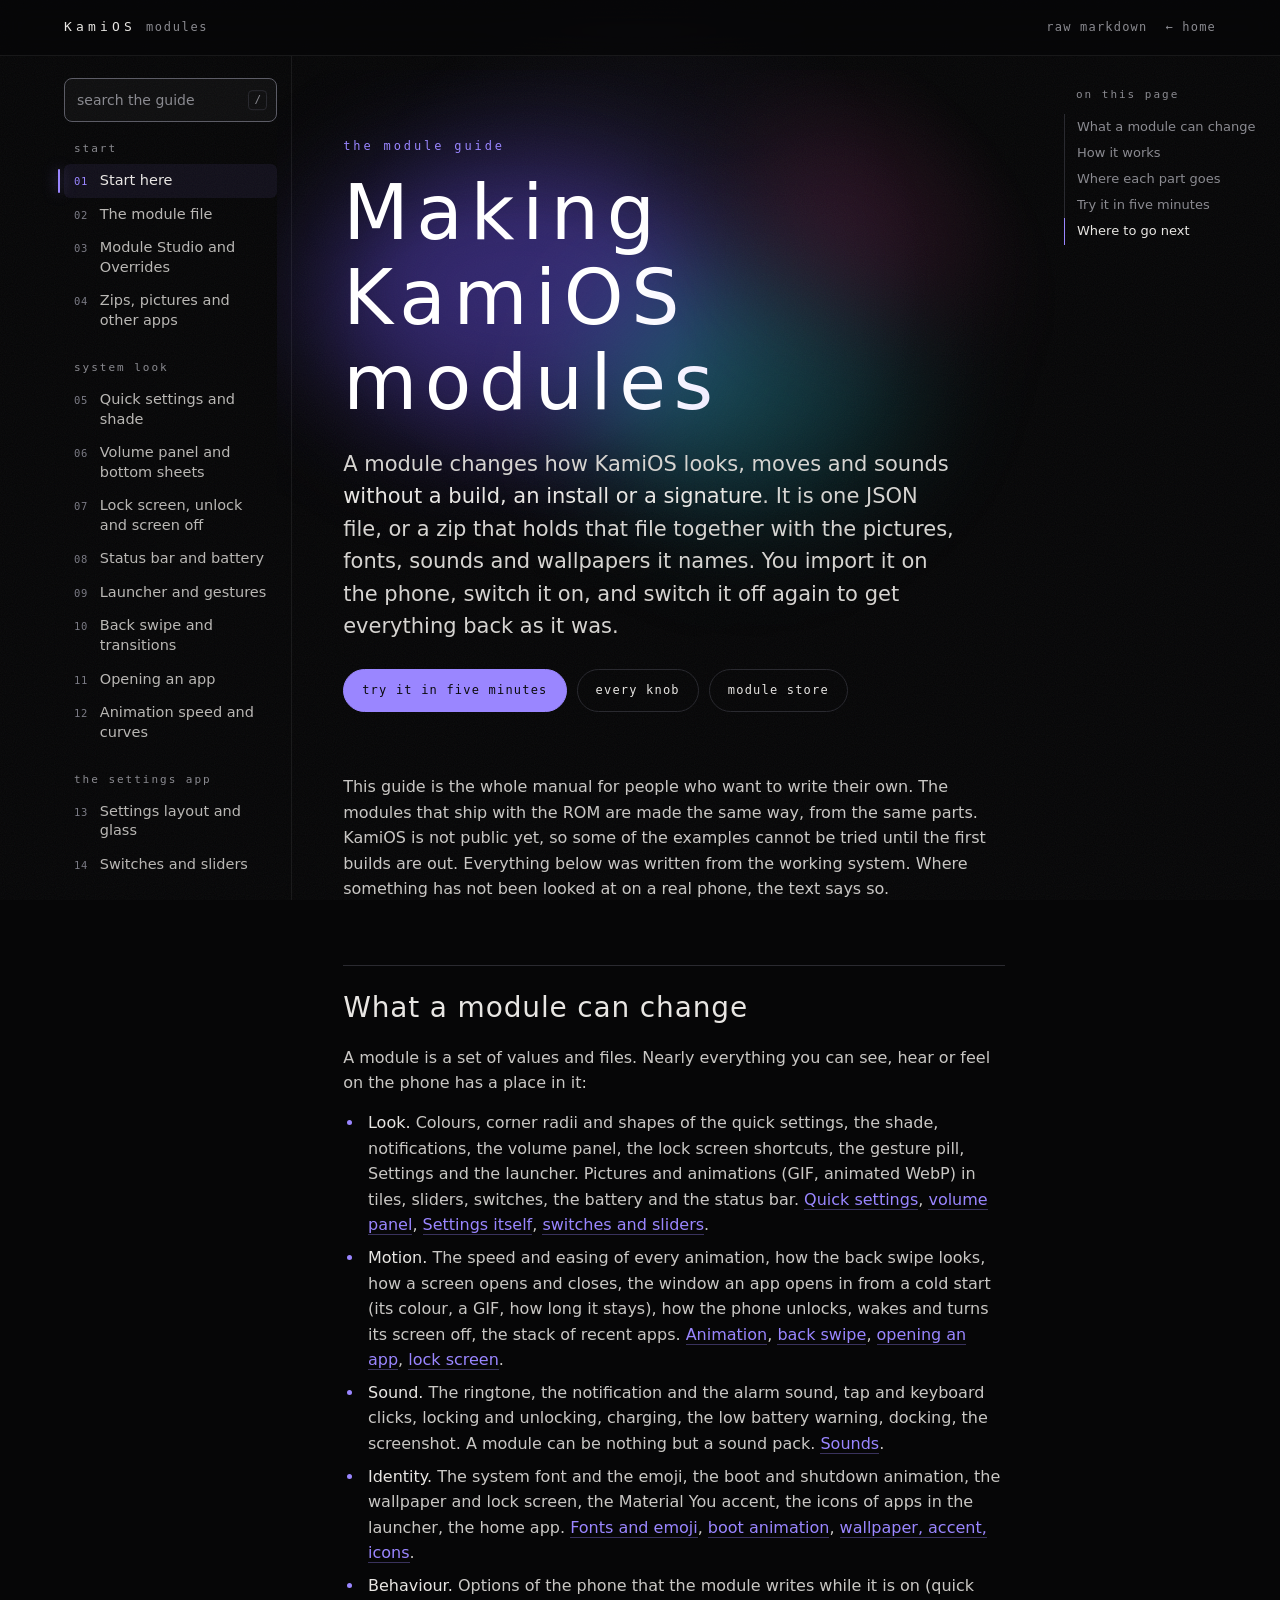
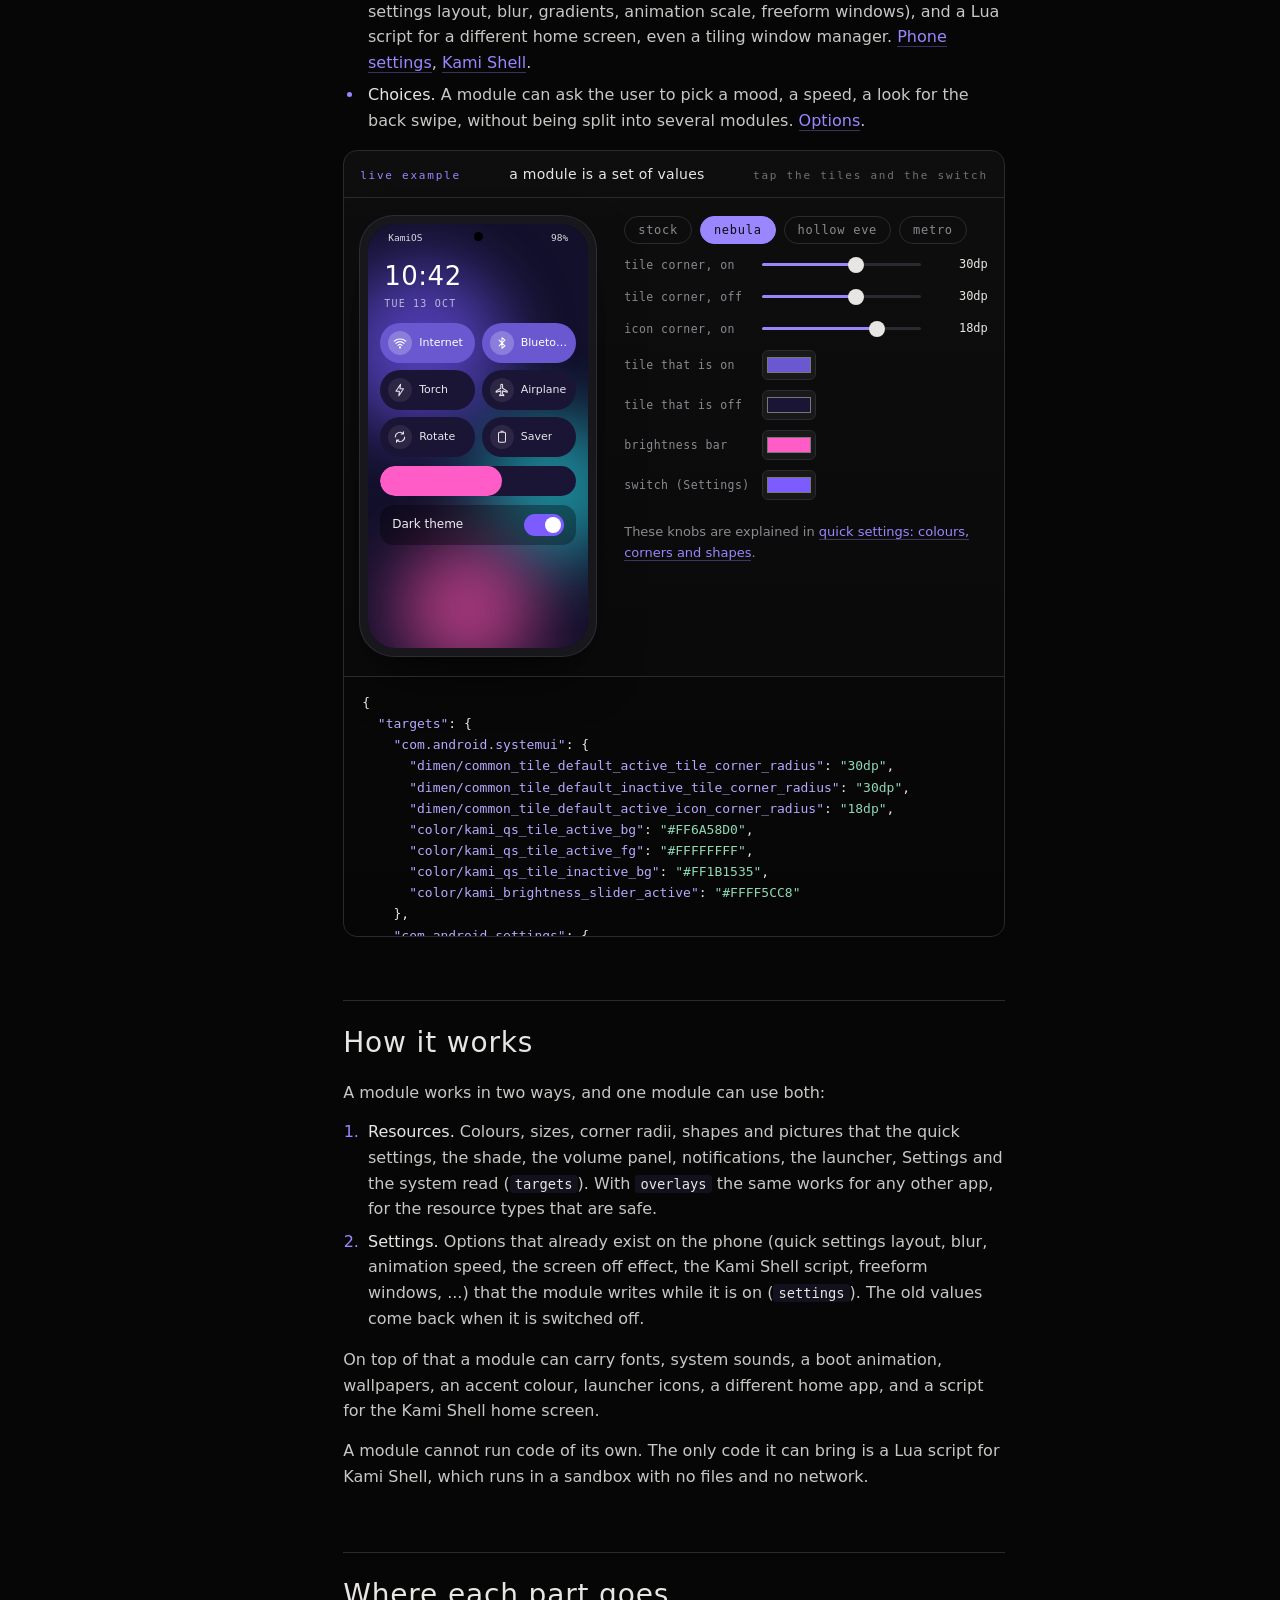
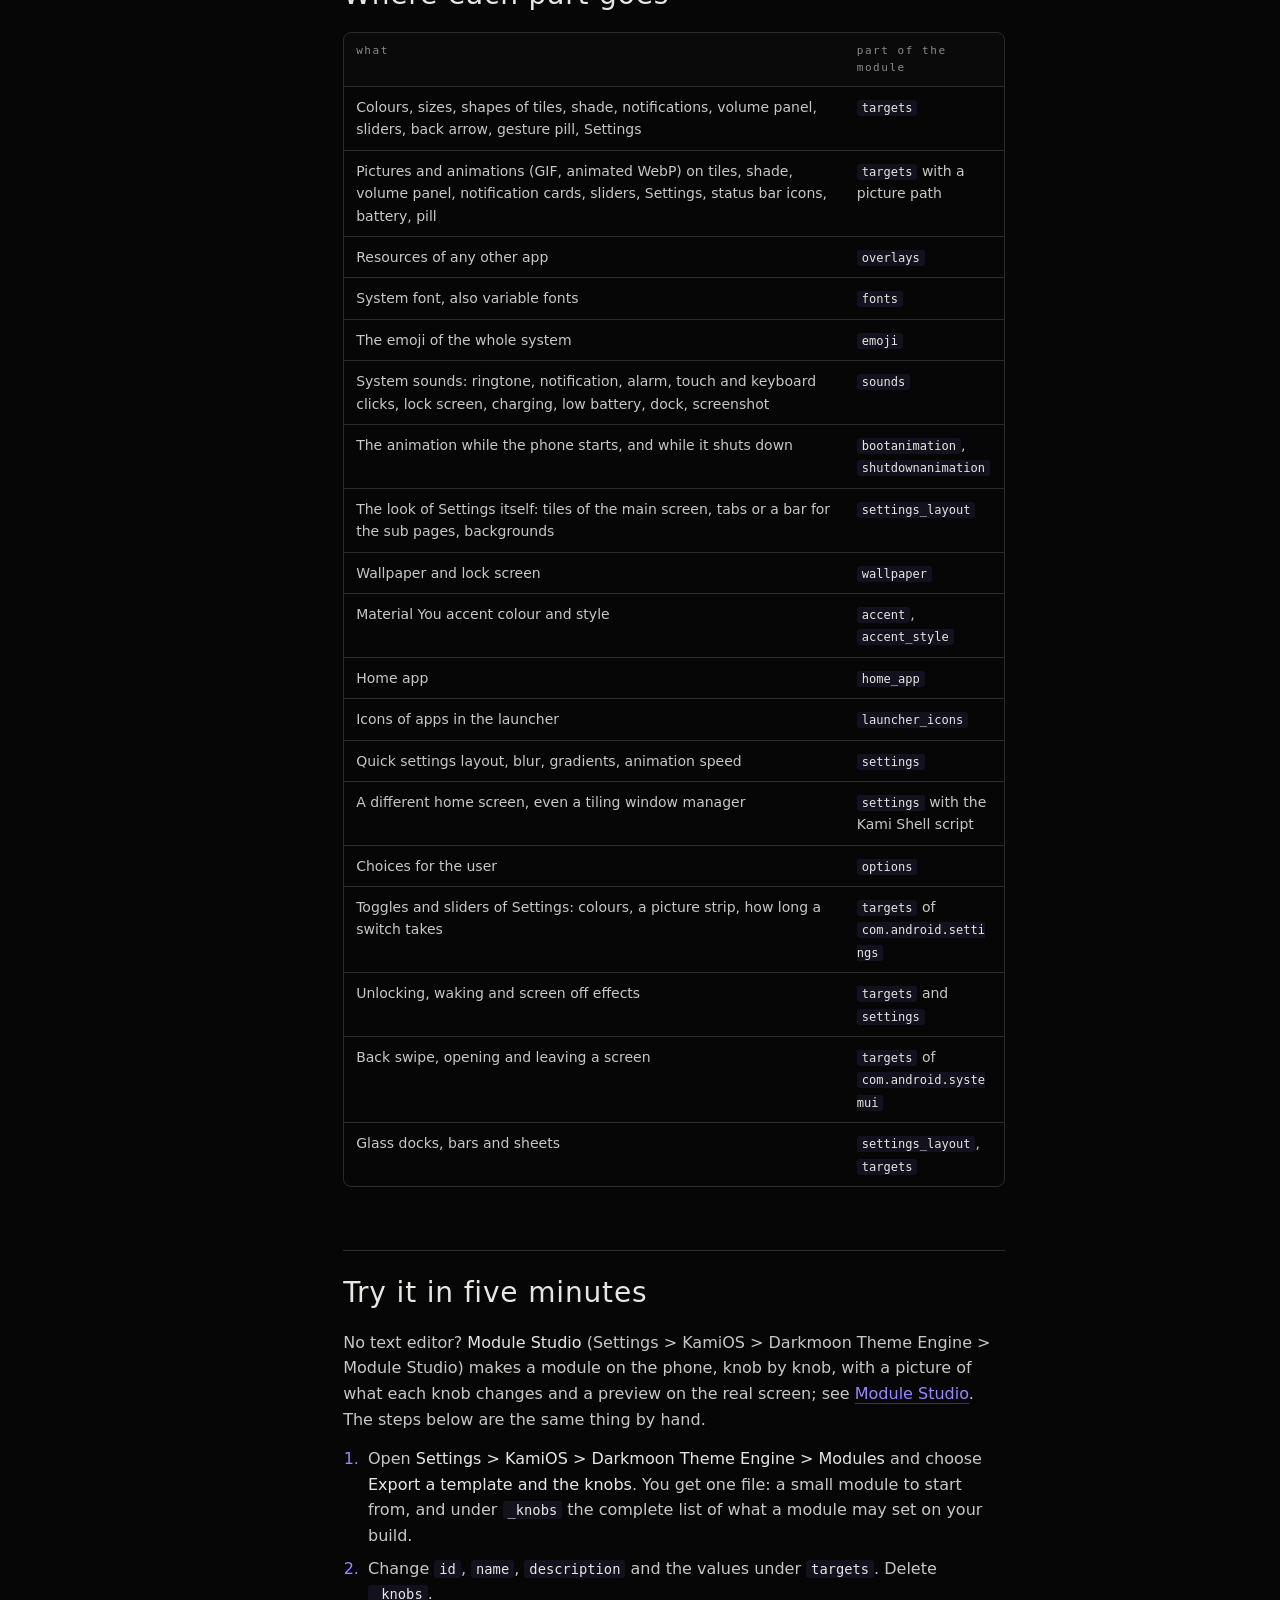
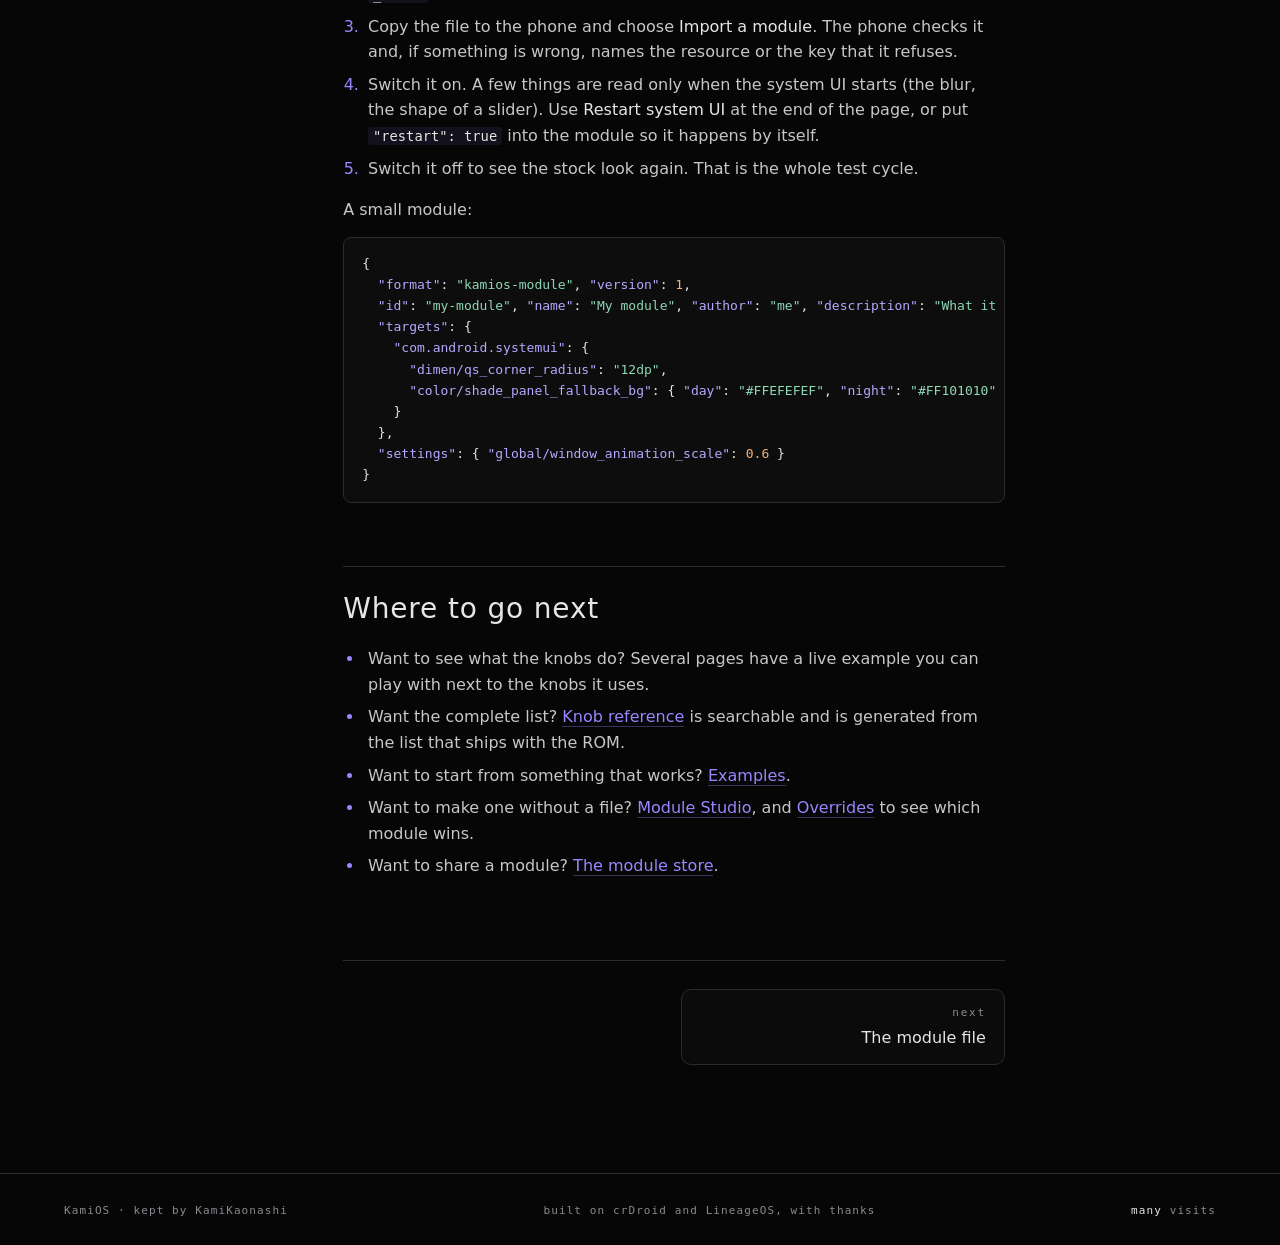
==== modules.html @ 4ebd557e "Module guide: apps in modules, Metro looks, the app zips" ====
<!doctype html>
<html lang="en">
<head>
<meta charset="utf-8">
<meta name="viewport" content="width=device-width, initial-scale=1">
<title>KamiOS &middot; making modules</title>
<meta name="description" content="How to write a KamiOS module: colours, shapes, pictures, fonts, sounds, animations, Settings and a Lua home screen, without a build or a signature.">
<meta name="theme-color" content="#060607">
<meta property="og:title" content="Making KamiOS modules">
<meta property="og:description" content="The whole manual for the Darkmoon theme engine, with live examples.">
<link rel="icon" href="data:image/svg+xml,%3Csvg xmlns='http://www.w3.org/2000/svg' viewBox='0 0 100 142'%3E%3Cpath fill='%23e8e6e3' fill-rule='evenodd' d='M50 4.6C75 4.6 95.4 28 95.4 62C95.4 100 78 137 50 137C22 137 4.6 100 4.6 62C4.6 28 25 4.6 50 4.6Z M22.6 28.7C27 33 28.5 42 27.5 50C26 53 18.5 53 16.2 49.5C15 42 17.5 33 22.6 28.7Z M77.4 28.7C73 33 71.5 42 72.5 50C74 53 81.5 53 83.8 49.5C85 42 82.5 33 77.4 28.7Z'/%3E%3C/svg%3E">
<script>document.documentElement.className+=" js";setTimeout(function(){if(!document.querySelector(".tab.active"))document.documentElement.classList.remove("js")},4000)</script>
<link rel="stylesheet" href="style.css">
<link rel="stylesheet" href="doc.css">
<link rel="stylesheet" href="demos.css">
</head>
<body class="doc">
<a class="skip" href="#stage">skip to the text</a>
<div class="glow" aria-hidden="true"></div>
<div class="grain" aria-hidden="true"></div>
<header class="bar">
  <button class="burger" id="burger" type="button" aria-label="Open the menu" aria-controls="side" aria-expanded="false"><span></span><span></span><span></span></button>
  <a class="brand" href="./"><b>KamiOS</b><i>modules</i></a>
  <span class="bar-title" id="bar-title" aria-live="polite"></span>
  <span class="bar-links"><a href="module_guide.md">raw markdown</a><a href="./">&larr; home</a></span>
</header>
<div class="scrim" id="scrim"></div>
<div class="shell">
  <nav class="side" id="side" aria-label="Guide">
    <div class="search">
      <input id="q" type="search" placeholder="search the guide" autocomplete="off" spellcheck="false" aria-label="Search the guide">
      <kbd>/</kbd>
    </div>
    <div class="results" id="results" hidden></div>
    <div class="tree" id="tree">
      <div class="grp"><h2>Start</h2>
        <a class="item" href="#start-here" data-tab="start-here"><em>01</em><span>Start here</span></a>
        <a class="item" href="#the-module-file" data-tab="the-module-file"><em>02</em><span>The module file</span></a>
        <a class="item" href="#module-studio-and-overrides" data-tab="module-studio-and-overrides"><em>03</em><span>Module Studio and Overrides</span></a>
        <a class="item" href="#zips-pictures-and-other-apps" data-tab="zips-pictures-and-other-apps"><em>04</em><span>Zips, pictures and other apps</span></a>
      </div>
      <div class="grp"><h2>System look</h2>
        <a class="item" href="#quick-settings-and-shade" data-tab="quick-settings-and-shade"><em>05</em><span>Quick settings and shade</span></a>
        <a class="item" href="#volume-panel-and-bottom-sheets" data-tab="volume-panel-and-bottom-sheets"><em>06</em><span>Volume panel and bottom sheets</span></a>
        <a class="item" href="#lock-screen-unlock-and-screen-off" data-tab="lock-screen-unlock-and-screen-off"><em>07</em><span>Lock screen, unlock and screen off</span></a>
        <a class="item" href="#status-bar-and-battery" data-tab="status-bar-and-battery"><em>08</em><span>Status bar and battery</span></a>
        <a class="item" href="#launcher-and-gestures" data-tab="launcher-and-gestures"><em>09</em><span>Launcher and gestures</span></a>
        <a class="item" href="#back-swipe-and-transitions" data-tab="back-swipe-and-transitions"><em>10</em><span>Back swipe and transitions</span></a>
        <a class="item" href="#opening-an-app" data-tab="opening-an-app"><em>11</em><span>Opening an app</span></a>
        <a class="item" href="#animation-speed-and-curves" data-tab="animation-speed-and-curves"><em>12</em><span>Animation speed and curves</span></a>
      </div>
      <div class="grp"><h2>The Settings app</h2>
        <a class="item" href="#settings-layout-and-glass" data-tab="settings-layout-and-glass"><em>13</em><span>Settings layout and glass</span></a>
        <a class="item" href="#switches-and-sliders" data-tab="switches-and-sliders"><em>14</em><span>Switches and sliders</span></a>
      </div>
      <div class="grp"><h2>Fonts, sounds and more</h2>
        <a class="item" href="#fonts-and-emoji" data-tab="fonts-and-emoji"><em>15</em><span>Fonts and emoji</span></a>
        <a class="item" href="#sounds" data-tab="sounds"><em>16</em><span>Sounds</span></a>
        <a class="item" href="#boot-and-shutdown-animation" data-tab="boot-and-shutdown-animation"><em>17</em><span>Boot and shutdown animation</span></a>
        <a class="item" href="#wallpaper-accent-and-icons" data-tab="wallpaper-accent-and-icons"><em>18</em><span>Wallpaper, accent and icons</span></a>
      </div>
      <div class="grp"><h2>Behaviour and scripts</h2>
        <a class="item" href="#phone-settings" data-tab="phone-settings"><em>19</em><span>Phone settings</span></a>
        <a class="item" href="#kami-shell-a-home-screen-in-lua" data-tab="kami-shell-a-home-screen-in-lua"><em>20</em><span>Kami Shell</span></a>
        <a class="item" href="#windows-in-tiles-the-tiling-wm-module" data-tab="windows-in-tiles-the-tiling-wm-module"><em>21</em><span>Windows in tiles</span></a>
      </div>
      <div class="grp"><h2>Reference and sharing</h2>
        <a class="item" href="#knob-reference" data-tab="knob-reference"><em>22</em><span>Knob reference</span></a>
        <a class="item" href="#examples-and-a-complete-module" data-tab="examples-and-a-complete-module"><em>23</em><span>Examples and a complete module</span></a>
        <a class="item" href="#the-module-store" data-tab="the-module-store"><em>24</em><span>The module store</span></a>
        <a class="item" href="#safety-recovery-and-limits" data-tab="safety-recovery-and-limits"><em>25</em><span>Safety, recovery and limits</span></a>
      </div>
      <i class="ind" id="ind" aria-hidden="true"></i>
    </div>
  </nav>
  <main class="stage" id="stage">
    <section class="tab tab-start" id="start-here" data-title="Start here" data-group="Start" data-summary="This guide is the whole manual for people who want to write their own. The modules that ship with the ROM are made the same way, from the same...">
<header class="intro"><div class="aur" aria-hidden="true"><i></i><i></i><i></i></div><p class="kicker">the module guide</p><h1 class="tab-title">Making KamiOS modules</h1><div class="lead"><p>A module changes how KamiOS looks, moves and sounds <strong>without a build, an install or a signature</strong>. It is one JSON file, or a zip that holds that file together with the pictures, fonts, sounds and wallpapers it names. You import it on the phone, switch it on, and switch it off again to get everything back as it was.</p></div><p class="cta"><a class="btn" href="#try-it-in-five-minutes">try it in five minutes</a><a class="btn ghost" href="#knob-reference">every knob</a><a class="btn ghost" href="#the-module-store">module store</a></p></header>
<p>This guide is the whole manual for people who want to write their own. The modules that ship with the ROM are made the same way, from the same parts. KamiOS is not public yet, so some of the examples cannot be tried until the first builds are out. Everything below was written from the working system. Where something has not been looked at on a real phone, the text says so.</p><h2 id="what-a-module-can-change"><a class="anchor" href="#what-a-module-can-change">What a module can change</a></h2><p>A module is a set of values and files. Nearly everything you can see, hear or feel on the phone has a place in it:</p><ul><li><strong>Look.</strong> Colours, corner radii and shapes of the quick settings, the shade, notifications, the volume panel, the lock screen shortcuts, the gesture pill, Settings and the launcher. Pictures and animations (GIF, animated WebP) in tiles, sliders, switches, the battery and the status bar. <a href="#quick-settings-and-shade">Quick settings</a>, <a href="#volume-panel-and-bottom-sheets">volume panel</a>, <a href="#settings-layout-and-glass">Settings itself</a>, <a href="#switches-and-sliders">switches and sliders</a>.</li><li><strong>Motion.</strong> The speed and easing of every animation, how the back swipe looks, how a screen opens and closes, the window an app opens in from a cold start (its colour, a GIF, how long it stays), how the phone unlocks, wakes and turns its screen off, the stack of recent apps. <a href="#animation-speed-and-curves">Animation</a>, <a href="#back-swipe-and-transitions">back swipe</a>, <a href="#opening-an-app">opening an app</a>, <a href="#lock-screen-unlock-and-screen-off">lock screen</a>.</li><li><strong>Sound.</strong> The ringtone, the notification and the alarm sound, tap and keyboard clicks, locking and unlocking, charging, the low battery warning, docking, the screenshot. A module can be nothing but a sound pack. <a href="#sounds">Sounds</a>.</li><li><strong>Identity.</strong> The system font and the emoji, the boot and shutdown animation, the wallpaper and lock screen, the Material You accent, the icons of apps in the launcher, the home app. <a href="#fonts-and-emoji">Fonts and emoji</a>, <a href="#boot-and-shutdown-animation">boot animation</a>, <a href="#wallpaper-accent-and-icons">wallpaper, accent, icons</a>.</li><li><strong>Behaviour.</strong> Options of the phone that the module writes while it is on (quick settings layout, blur, gradients, animation scale, freeform windows), and a Lua script for a different home screen, even a tiling window manager. <a href="#phone-settings">Phone settings</a>, <a href="#kami-shell-a-home-screen-in-lua">Kami Shell</a>.</li><li><strong>Choices.</strong> A module can ask the user to pick a mood, a speed, a look for the back swipe, without being split into several modules. <a href="#options-choices-inside-a-module">Options</a>.</li></ul><div class="demo" data-demo="phone"><noscript><p>A live example is here; it needs JavaScript.</p></noscript></div><h2 id="how-it-works"><a class="anchor" href="#how-it-works">How it works</a></h2><p>A module works in two ways, and one module can use both:</p><ol><li><strong>Resources.</strong> Colours, sizes, corner radii, shapes and pictures that the quick settings, the shade, the volume panel, notifications, the launcher, Settings and the system read (<code>targets</code>). With <code>overlays</code> the same works for any other app, for the resource types that are safe.</li><li><strong>Settings.</strong> Options that already exist on the phone (quick settings layout, blur, animation speed, the screen off effect, the Kami Shell script, freeform windows, ...) that the module writes while it is on (<code>settings</code>). The old values come back when it is switched off.</li></ol><p>On top of that a module can carry fonts, system sounds, a boot animation, wallpapers, an accent colour, launcher icons, a different home app, and a script for the Kami Shell home screen.</p><p>A module cannot run code of its own. The only code it can bring is a Lua script for Kami Shell, which runs in a sandbox with no files and no network.</p><h2 id="where-each-part-goes"><a class="anchor" href="#where-each-part-goes">Where each part goes</a></h2><div class="tw stack"><table class="stack"><thead><tr><th>What</th><th>Part of the module</th></tr></thead><tbody><tr><td data-label="What">Colours, sizes, shapes of tiles, shade, notifications, volume panel, sliders, back arrow, gesture pill, Settings</td><td data-label="Part of the module"><code>targets</code></td></tr><tr><td data-label="What">Pictures and animations (GIF, animated WebP) on tiles, shade, volume panel, notification cards, sliders, Settings, status bar icons, battery, pill</td><td data-label="Part of the module"><code>targets</code> with a picture path</td></tr><tr><td data-label="What">Resources of any other app</td><td data-label="Part of the module"><code>overlays</code></td></tr><tr><td data-label="What">System font, also variable fonts</td><td data-label="Part of the module"><code>fonts</code></td></tr><tr><td data-label="What">The emoji of the whole system</td><td data-label="Part of the module"><code>emoji</code></td></tr><tr><td data-label="What">System sounds: ringtone, notification, alarm, touch and keyboard clicks, lock screen, charging, low battery, dock, screenshot</td><td data-label="Part of the module"><code>sounds</code></td></tr><tr><td data-label="What">The animation while the phone starts, and while it shuts down</td><td data-label="Part of the module"><code>bootanimation</code>, <code>shutdownanimation</code></td></tr><tr><td data-label="What">The look of Settings itself: tiles of the main screen, tabs or a bar for the sub pages, backgrounds</td><td data-label="Part of the module"><code>settings_layout</code></td></tr><tr><td data-label="What">Wallpaper and lock screen</td><td data-label="Part of the module"><code>wallpaper</code></td></tr><tr><td data-label="What">Material You accent colour and style</td><td data-label="Part of the module"><code>accent</code>, <code>accent_style</code></td></tr><tr><td data-label="What">Home app</td><td data-label="Part of the module"><code>home_app</code></td></tr><tr><td data-label="What">Icons of apps in the launcher</td><td data-label="Part of the module"><code>launcher_icons</code></td></tr><tr><td data-label="What">Quick settings layout, blur, gradients, animation speed</td><td data-label="Part of the module"><code>settings</code></td></tr><tr><td data-label="What">A different home screen, even a tiling window manager</td><td data-label="Part of the module"><code>settings</code> with the Kami Shell script</td></tr><tr><td data-label="What">Choices for the user</td><td data-label="Part of the module"><code>options</code></td></tr><tr><td data-label="What">Toggles and sliders of Settings: colours, a picture strip, how long a switch takes</td><td data-label="Part of the module"><code>targets</code> of <code>com.android.settings</code></td></tr><tr><td data-label="What">Unlocking, waking and screen off effects</td><td data-label="Part of the module"><code>targets</code> and <code>settings</code></td></tr><tr><td data-label="What">Back swipe, opening and leaving a screen</td><td data-label="Part of the module"><code>targets</code> of <code>com.android.systemui</code></td></tr><tr><td data-label="What">Glass docks, bars and sheets</td><td data-label="Part of the module"><code>settings_layout</code>, <code>targets</code></td></tr></tbody></table></div><h2 id="try-it-in-five-minutes"><a class="anchor" href="#try-it-in-five-minutes">Try it in five minutes</a></h2><p>No text editor? <strong>Module Studio</strong> (Settings &gt; KamiOS &gt; Darkmoon Theme Engine &gt; Module Studio) makes a module on the phone, knob by knob, with a picture of what each knob changes and a preview on the real screen; see <a href="#module-studio-and-overrides">Module Studio</a>. The steps below are the same thing by hand.</p><ol><li>Open <strong>Settings &gt; KamiOS &gt; Darkmoon Theme Engine &gt; Modules</strong> and choose <strong>Export a template and the knobs</strong>. You get one file: a small module to start from, and under <code>_knobs</code> the complete list of what a module may set on your build.</li><li>Change <code>id</code>, <code>name</code>, <code>description</code> and the values under <code>targets</code>. Delete <code>_knobs</code>.</li><li>Copy the file to the phone and choose <strong>Import a module</strong>. The phone checks it and, if something is wrong, names the resource or the key that it refuses.</li><li>Switch it on. A few things are read only when the system UI starts (the blur, the shape of a slider). Use <strong>Restart system UI</strong> at the end of the page, or put <code>"restart": true</code> into the module so it happens by itself.</li><li>Switch it off to see the stock look again. That is the whole test cycle.</li></ol><p>A small module:</p><pre><code class="lang-json">{
  "format": "kamios-module", "version": 1,
  "id": "my-module", "name": "My module", "author": "me", "description": "What it does",
  "targets": {
    "com.android.systemui": {
      "dimen/qs_corner_radius": "12dp",
      "color/shade_panel_fallback_bg": { "day": "#FFEFEFEF", "night": "#FF101010" }
    }
  },
  "settings": { "global/window_animation_scale": 0.6 }
}</code></pre><h2 id="where-to-go-next"><a class="anchor" href="#where-to-go-next">Where to go next</a></h2><ul><li>Want to see what the knobs do? Several pages have a live example you can play with next to the knobs it uses.</li><li>Want the complete list? <a href="#knob-reference">Knob reference</a> is searchable and is generated from the list that ships with the ROM.</li><li>Want to start from something that works? <a href="#examples-and-a-complete-module">Examples</a>.</li><li>Want to make one without a file? <a href="#module-studio-and-overrides">Module Studio</a>, and <a href="#overrides">Overrides</a> to see which module wins.</li><li>Want to share a module? <a href="#the-module-store">The module store</a>.</li></ul>
<nav class="pager" aria-label="Previous and next page"><span></span><a class="next" href="#the-module-file"><small>next</small><span>The module file</span></a></nav>
    </section>
    <section class="tab" id="the-module-file" data-title="The module file" data-group="Start" data-summary="A module is one file, module.json, or a zip that has it at the top. The file says who the module is, what it changes and which choices it offers.">
<h1 class="tab-title">The module file</h1>
<p>A module is one file, <code>module.json</code>, or a zip that has it at the top. The file says who the module is, what it changes and which choices it offers.</p><h2 id="fields"><a class="anchor" href="#fields">Fields</a></h2><div class="tw stack"><table class="stack"><thead><tr><th>Field</th><th></th></tr></thead><tbody><tr><td data-label="Field"><code>format</code></td><td>always <code>"kamios-module"</code></td></tr><tr><td data-label="Field"><code>version</code></td><td>always <code>1</code></td></tr><tr><td data-label="Field"><code>id</code></td><td><code>a-z</code>, <code>0-9</code>, <code>-</code> and <code>_</code>. Importing a file with the id of a module you already have replaces it. The ids of the modules that ship with the ROM cannot be used.</td></tr><tr><td data-label="Field"><code>name</code>, <code>author</code>, <code>description</code></td><td>shown in the list</td></tr><tr><td data-label="Field"><code>module_version</code></td><td>optional, like <code>1.2</code> or <code>2.0-beta</code>. Shown in the lists, and compared with the version in the module store to offer an update. <code>version</code> above is the version of the file format, not of your module.</td></tr><tr><td data-label="Field"><code>category</code></td><td>optional: <code>theme</code>, <code>launcher</code>, <code>tweak</code>, <code>sounds</code>, <code>bootanimation</code>, <code>emoji</code>, <code>fonts</code>, <code>wallpaper</code>, <code>icons</code> or <code>apps</code>. Where the module is listed. Without it the phone works it out from what the module sets: only sounds (or only a boot animation, emoji, fonts, a wallpaper, launcher icons) gets its own heading; a home app without fonts or a wallpaper is a launcher; a module that mixes a style part (font, wallpaper, accent, icons, sounds, boot animation) with anything else, or reaches into three or more apps, is a theme; the rest are tweaks.</td></tr><tr><td data-label="Field"><code>group</code></td><td>optional. Modules of the same group switch each other off. Use it for separate modules that exclude each other; for the choices inside one module use <code>options</code>.</td></tr><tr><td data-label="Field"><code>restart</code></td><td>optional, <code>true</code>. System UI is started again when the module is switched, for resources that are only read at start.</td></tr><tr><td data-label="Field"><code>targets</code></td><td>knob resources, per package, see below</td></tr><tr><td data-label="Field"><code>options</code></td><td>choices for the user</td></tr><tr><td data-label="Field"><code>overlays</code></td><td>resources of any app</td></tr><tr><td data-label="Field"><code>bootanimation</code>, <code>shutdownanimation</code>, <code>fonts</code>, <code>wallpaper</code>, <code>home_app</code>, <code>accent</code>, <code>accent_style</code>, <code>launcher_icons</code></td><td>see the sections below</td></tr><tr><td data-label="Field"><code>apps</code></td><td>apps (APKs in the zip) that are installed while the module is on, see <a href="#apps-that-come-with-a-module">Apps that come with a module</a></td></tr><tr><td data-label="Field"><code>settings</code></td><td>options of the phone to write while the module is on</td></tr></tbody></table></div><h2 id="values"><a class="anchor" href="#values">Values</a></h2><p>Values are written by kind:</p><div class="tw stack"><table class="stack"><thead><tr><th>Kind</th><th>Written as</th></tr></thead><tbody><tr><td data-label="Kind">dimension</td><td data-label="Written as"><code>"12dp"</code>, <code>"14sp"</code>, <code>"3px"</code>. A plain number is dp.</td></tr><tr><td data-label="Kind">int, float</td><td data-label="Written as">a number</td></tr><tr><td data-label="Kind">bool</td><td data-label="Written as"><code>true</code> or <code>false</code></td></tr><tr><td data-label="Kind">color</td><td data-label="Written as"><code>"#RRGGBB"</code>, <code>"#AARRGGBB"</code>, or a system colour like <code>"@android:color/system_accent1_900"</code>. The colour is taken when the module is switched on; it does not follow a new wallpaper until you switch the module off and on.</td></tr><tr><td data-label="Kind">string</td><td data-label="Written as">text</td></tr><tr><td data-label="Kind">drawable</td><td data-label="Written as">the path of a picture inside the zip</td></tr></tbody></table></div><p>Any value can be <code>{ "day": ..., "night": ... }</code> to differ between light and dark mode.</p><p>When several modules set the same thing, the one switched on last wins.</p><h2 id="targets-the-knobs"><a class="anchor" href="#targets-the-knobs">Targets: the knobs</a></h2><p><code>targets</code> maps a package to the resources you want to set:</p><pre><code class="lang-json">"targets": {
  "com.android.systemui":      { "dimen/notification_corner_radius": "8dp" },
  "com.android.settings":      { "color/kami_page_bg": "#FF101018" },
  "com.android.launcher3":     { "dimen/kami_launch_duration_scale": 0.6 }
}</code></pre><p>A module can only set resources that are in the list of knobs (the export gives you the list, the <a href="#knob-reference">knob reference</a> below explains the groups). Anything else is refused on import, with the name of the resource. This is on purpose: it keeps a module from changing things nobody expects. For other apps use <code>overlays</code>.</p><h2 id="options-choices-inside-a-module"><a class="anchor" href="#options-choices-inside-a-module">Options: choices inside a module</a></h2><p>A module can ask the user to choose something instead of being split into several modules. Each option is a row under the module's switch. The chosen value adds its own <code>targets</code> and <code>settings</code> to the module's.</p><pre><code class="lang-json">"options": {
  "background": {
    "title": "Shade background",
    "default": "bw",
    "choices": {
      "bw":    { "title": "Black and white", "targets": { "com.android.systemui": { "color/shade_panel_fallback": "#FF000000" } } },
      "monet": { "title": "Material You",     "targets": { "com.android.systemui": { "color/shade_panel_fallback": "@android:color/system_accent1_900" } } },
      "stock": { "title": "Stock shade" }
    }
  }
}</code></pre><p>Option ids use <code>a-z 0-9 _</code>, choice ids <code>a-z 0-9 - _</code>. At most 8 options of at most 16 choices. Every choice is checked on import, not only the default. The choice is kept when the module is switched off.</p><p>A choice can also write <code>settings</code>, which is how one choice can switch a whole colour palette of a Kami Shell script.</p>
<nav class="pager" aria-label="Previous and next page"><a class="prev" href="#start-here"><small>previous</small><span>Start here</span></a><a class="next" href="#module-studio-and-overrides"><small>next</small><span>Module Studio and Overrides</span></a></nav>
    </section>
    <section class="tab" id="module-studio-and-overrides" data-title="Module Studio and Overrides" data-group="Start" data-summary="You do not need a text editor to make a module. Module Studio builds one on the phone, knob by knob, and Overrides shows what">
<h1 class="tab-title">Module Studio and Overrides</h1>
<p>You do not need a text editor to make a module. <strong>Module Studio</strong> builds one on the phone, knob by knob, and <strong>Overrides</strong> shows what happens when two modules that are on set the same thing. Both are under <strong>Settings &gt; KamiOS &gt; Darkmoon Theme Engine</strong>.</p><h2 id="module-studio"><a class="anchor" href="#module-studio">Module Studio</a></h2><p>Open <strong>Module Studio</strong> and choose <strong>New module</strong> (nothing set) or <strong>Start from a module of KamiOS</strong> (a copy of one that comes with the system, under a name of its own). A module of your own, under <strong>Your modules</strong>, has an <strong>Edit in Studio</strong> row.</p><ul><li><strong>Knobs.</strong> The same list as the knob reference, by group. Each knob shows its stock value; a knob you set shows what you set. A number is typed with its range (the field says "From 0 to 100" and refuses a value outside it); knobs with a short list of choices show the choices; a colour opens a picker with sliders for hue, saturation, brightness and opacity and a field for <code>#AARRGGBB</code>; a picture opens the picture chooser and checks the size. <strong>Different at night</strong> adds a second value for the dark theme. <strong>Reset this group</strong> takes every knob of a group back to stock.</li><li><strong>Find a knob.</strong> Type a word like <code>corner</code>, <code>clock</code> or <code>pill</code>; every knob with it in its name or description comes up.</li><li><strong>A picture of what the knob changes.</strong> For many knobs a small picture of the screen (quick settings, volume panel, notifications, the clock in the shade, lock screen shortcuts, the gesture pill, switches, the Settings main screen, bottom sheets) is redrawn as you change the value. It is a picture, not the real thing: shapes, sizes and colours are close, blur and movement are not shown.</li><li><strong>Show it on the phone while I edit.</strong> Your values are put over the modules that are on until you leave the module, so you see the real thing. Nothing is kept until you <strong>Save</strong>; leaving Studio, closing Settings or restarting the phone ends the preview.</li><li><strong>Save</strong> puts the module under <strong>Your modules</strong>, where you switch it on like any other. <strong>Export as zip</strong> writes the module as it is now, to share it or to put in the module store. Parts of a module that Studio does not change (settings, fonts, scripts, a layout) are kept as they are, and the page says which; change them in the module file.</li><li><strong>Restart system UI.</strong> Studio restarts it by itself after a picture or a knob that needs it, and so does switching on any module that sets a knob of the system UI. The row is there for the case that a change does not show.</li></ul><p>If a knob of your module does not exist on this phone (a module from another version), Studio says so and offers to take it out, because the module cannot be saved with it.</p><h2 id="overrides"><a class="anchor" href="#overrides">Overrides</a></h2><p>Two modules that are on can set the same thing: the corner of the tiles, the wallpaper, a sound. The later one in the list wins, the earlier one is hidden for that thing. <strong>Overrides</strong> lists it: for everything the modules that are on set, the module that wins and the modules it hides, with the values (and the value at night where it differs). It covers knobs and overlays, settings, wallpapers, the accent colour, fonts, emoji, sounds, boot and shutdown animations, the Settings layout, the home app and launcher icons. Modules that are on but cannot be used (a check refused them) are listed apart with the reason. The summary under the row on the modules page says how many things are shared. Use it before you wonder why a module "does nothing": usually a later one sets the same knob.</p><h2 id="fields-of-a-knob-in-the-list"><a class="anchor" href="#fields-of-a-knob-in-the-list">Fields of a knob in the list</a></h2><p>The list of knobs (<code>knobs.json</code>, the same file that fills the knob reference below) has, for every knob: <code>target</code> (the app), <code>resource</code>, <code>kind</code> (<code>color</code>, <code>dimension</code>, <code>int</code>, <code>float</code>, <code>bool</code>, <code>string</code>, <code>drawable</code>), <code>group</code>, <code>title</code>, <code>description</code> and <code>default</code>. Numbers also have <code>min</code>, <code>max</code> and <code>step</code>, a knob with a short list of values has <code>choices</code>, <code>keep</code> is the value that means "leave the stock one", and <code>restart</code> is true when system UI has to restart before the knob shows. The module file does not need any of it; Studio, the reference and the check of a module use it.</p>
<nav class="pager" aria-label="Previous and next page"><a class="prev" href="#the-module-file"><small>previous</small><span>The module file</span></a><a class="next" href="#zips-pictures-and-other-apps"><small>next</small><span>Zips, pictures and other apps</span></a></nav>
    </section>
    <section class="tab" id="zips-pictures-and-other-apps" data-title="Zips, pictures and other apps" data-group="Start" data-summary="A module that brings pictures, fonts, sounds or wallpapers is a zip. A module that wants to change an app that is not part of KamiOS uses overlays.">
<h1 class="tab-title">Zips, pictures and other apps</h1>
<p>A module that brings pictures, fonts, sounds or wallpapers is a zip. A module that wants to change an app that is not part of KamiOS uses <code>overlays</code>.</p><h2 id="zip-modules-and-pictures"><a class="anchor" href="#zip-modules-and-pictures">Zip modules and pictures</a></h2><p>A module with pictures, fonts or wallpapers is a zip with <code>module.json</code> at the top and the files it names next to it:</p><pre><code>my-icons.zip
 ├─ module.json
 └─ icons/airplane.png, alarm.png, ...</code></pre><pre><code class="lang-json">{
  "format": "kamios-module", "version": 1,
  "id": "my-icons", "name": "My icons", "author": "me", "description": "Round status bar icons",
  "targets": {
    "com.android.systemui": {
      "drawable/stat_sys_airplane_mode": "icons/airplane.png",
      "drawable/stat_sys_alarm": { "day": "icons/alarm.png", "night": "icons/alarm_night.png" }
    }
  }
}</code></pre><ul><li>The value of a <code>drawable/...</code> knob is the path of a picture inside the zip.</li><li>PNG, WebP, JPG or GIF, at most 2560 x 2560 px and 3 MB per file; at most 200 files and 32 MB per zip. Anything else in the zip, and any path with <code>..</code> or an absolute path, is ignored or refused.</li><li>Vector (XML) drawables cannot be used, only pictures.</li><li>Import it like a JSON module. An imported module is kept in Settings' own storage; removing the module deletes its pictures.</li><li><strong>Status bar icons</strong> are tinted by the system: draw them white on transparent. Any size works, they are scaled to 17 dp high. A GIF or animated WebP is not scaled: make it the size you want (about 60 px high).</li><li>Switching a module that has pictures restarts the system UI, because the status bar measures its icons when it starts.</li></ul><h2 id="moving-pictures"><a class="anchor" href="#moving-pictures">Moving pictures</a></h2><p>Many surfaces take a picture, and nearly all of them take an animated GIF or WebP too. An animation plays while its surface is on screen and stops when it is not. Some rules for all of them:</p><ul><li>Keep animations small: a few hundred pixels, a few dozen frames. A tile decodes its own copy, and an animation keeps drawing, which costs battery. Use them for things you look at, not for a long reading page.</li><li>A picture <strong>covers</strong> its surface (centred, cropped, like a wallpaper). A small wide image does for a tile.</li><li>Give a picture some <strong>alpha</strong> to let the colour behind it, or the blur, show through.</li><li>Android blurs a whole window, not a part of one. Blur inside a single tile or slider is not possible; a translucent colour on it lets the blurred shade show through.</li></ul><h2 id="overlays-for-any-app"><a class="anchor" href="#overlays-for-any-app">Overlays for any app</a></h2><p><code>targets</code> takes the knob list. <code>overlays</code> has the same shape but works for <strong>any package</strong> (the system UI, the launcher, a third-party app, the framework <code>android</code>), with resources you name yourself:</p><pre><code class="lang-json">"overlays": {
  "org.example.app": {
    "color/dark_background_color": "#FF2A0A3A",
    "color/accent": { "day": "#FFFF6A00", "night": "#FFFF6A00" }
  }
}</code></pre><ul><li>Allowed: <code>color</code>, <code>dimen</code>, <code>integer</code>, <code>bool</code> and <code>drawable</code> (a picture in the zip, used as it is, not scaled).</li><li>Not allowed: text (<code>string</code>), and anything that names a package or a component. A module must not be able to relabel a button or redirect an app.</li><li>The app must be installed and must have that resource, otherwise the import is refused with its name. To find the names, look into the app's resources (for example <code>aapt2 dump resources base.apk | grep color/</code>).</li><li>Apps that read a colour from a different resource, or that have colours compiled in (Compose, code shrinking), do not change. It replaces resource values, nothing more.</li><li>Settings can be overlaid too. If a module makes the phone unusable, see <a href="#safety-recovery-and-limits">Safety and recovery</a>.</li><li>Nobody reviews modules. Switching one on shows the apps it changes and a warning, every time.</li></ul><h2 id="apps-that-come-with-a-module"><a class="anchor" href="#apps-that-come-with-a-module">Apps that come with a module</a></h2><p>A module can carry apps: a launcher, a tool, anything that is a normal app. Settings installs them while the module is on and removes them when it is switched off, so an app can be shipped and updated through the module store without a new ROM.</p><pre><code class="lang-json">{
  "format": "kamios-module", "version": 1,
  "id": "metro-launcher", "name": "Metro Launcher",
  "home_app": "com.metro.launcher",
  "apps": [
    { "package": "com.metro.launcher", "apk": "apk/app.apk", "cert": "06da3f36...64 hex digits...eae3" }
  ]
}</code></pre><div class="tw stack"><table class="stack"><thead><tr><th>Field</th><th></th></tr></thead><tbody><tr><td data-label="Field"><code>package</code></td><td>the package name of the app, it has to be the one in the APK</td></tr><tr><td data-label="Field"><code>apk</code></td><td>the path of the APK in the zip</td></tr><tr><td data-label="Field"><code>cert</code></td><td>the SHA-256 of the certificate the APK is signed with (64 hex digits, <code>apksigner verify --print-certs</code>). Required: the APK is installed only when it is signed with this certificate, and an update of an app that is there has to have the same one (the system sees to that).</td></tr></tbody></table></div><ul><li>At most four apps per module, 128 MB for each APK. The APK has to carry its native libraries (<code>use_embedded_native_libs</code>).</li><li>The install is silent (Settings is a system app), the module does not ask. An app that was there before (an app of the ROM) is left alone and is not removed when the module is switched off; only apps that Settings installed are removed again.</li><li><code>home_app</code> can name one of the apps: it becomes the home app while the module is on, and the old one comes back when it is off. The same module can carry a look (<code>targets</code>, <code>settings</code> ...) for it.</li><li>An app of a module is a normal app: it has no privileged permissions and no hidden API. A launcher that needs more (Kami Shell moves the windows of other apps while they open) asks Quickstep, which does it for the app and lets only the apps it trusts use this (the certificate of the module, see below).</li><li><code>make-app-module.py</code> (in <code>examples/</code>) packs an APK into such a zip and reads the certificate; with <code>--keystore</code> it signs the APK with your own key first. <strong>Use your own key for anything you publish</strong>: an APK signed with the public test key of AOSP says nothing about who made it.</li><li>Trust is in the module: a module names the certificate its app is signed with, and switching it on is the decision to trust that. The list is kept for Quickstep in the secure setting <code>kami_trusted_apps</code>, which only Settings can write.</li></ul><p>The examples <code>examples/make-kami-shell.py</code> (Kami Shell, with its looks), <code>make-metro-launcher.py</code> (Metro Launcher) and <code>make-app-module.py --home-app</code> build such modules. The ready zips of the ROM post are in <code>vendor/kami/zips/</code> (<code>kami-shell.zip</code>, <code>metro-launcher.zip</code>, <code>tiling-larp.zip</code>); <code>vendor/kami/zips/build.sh</code> makes them again, signed with your own key.</p><p><strong>Metro Launcher</strong> has three looks, chosen in its own settings (the Metro settings tile): <em>Windows Phone 8</em> (flat tiles on black), <em>Windows 10 Mobile</em> (tiles close together, no title, an app list in two columns with an outlined search box at the top and the icons on dark squares) and <em>Windows 11</em> (the same, with rounded acrylic tiles, a round search field and rounded icon squares). Each look has its own launcher icon and its own recents screen: Windows Phone 8 has the cards with a coloured title bar (one colour per card when the tile colours are subtle or colourful), Windows 10 Mobile the names above outlined screenshots, Windows 11 rounded cards on a grey screen.</p><p>Each look has its <strong>own start screen</strong>: the layout of Windows Phone 8 is the one it always had, Windows 10 Mobile starts with more small tiles in blocks of four between the bigger ones, Windows 11 with fewer small tiles and a wide clock tile. Switching the look switches the layout, and each one is kept. The app list has icons in the style of the look too: Windows Phone 8 and Windows 10 Mobile show the white glyph of the app on a square (accent coloured in Windows Phone 8, dark grey in Windows 10 Mobile), Windows 11 draws every app as an adaptive icon in the same rounded square.</p><p>In the two newer looks the <strong>wallpaper is on the tiles</strong> (Metro settings, "tiles"): each tile has the part of the wallpaper that lies under it and turns and moves with the tile; between the tiles the screen is black or white like the other screens. Three choices: the wallpaper a little darker (the default, like Windows 10 Mobile with a background picture), the wallpaper with the accent colour as a tint over it, or plain colours without any wallpaper (not see-through at all). The picture is one of your own (Metro settings, "wallpaper") or the wallpaper of the phone. Android lets an app read the wallpaper of the phone only with "All files access", so the settings have a row that opens that page; without it, and without a picture, the tiles are plain colours.</p>
<nav class="pager" aria-label="Previous and next page"><a class="prev" href="#module-studio-and-overrides"><small>previous</small><span>Module Studio and Overrides</span></a><a class="next" href="#quick-settings-and-shade"><small>next</small><span>Quick settings and shade</span></a></nav>
    </section>
    <section class="tab" id="quick-settings-and-shade" data-title="Quick settings and shade" data-group="System look" data-summary="The panel you pull down, the tiles in it, the shade behind it and the notifications on it.">
<h1 class="tab-title">Quick settings and shade</h1>
<p>The panel you pull down, the tiles in it, the shade behind it and the notifications on it.</p><h2 id="colours-corners-and-shapes"><a class="anchor" href="#colours-corners-and-shapes">Colours, corners and shapes</a></h2><div class="tw stack"><table class="stack"><thead><tr><th>Resource</th><th>Kind</th><th>Default</th><th>What</th></tr></thead><tbody><tr><td data-label="Resource"><code>dimen/common_tile_default_active_tile_corner_radius</code></td><td data-label="Kind">dimension</td><td data-label="Default">24dp</td><td data-label="What">Corner radius of a tile that is on</td></tr><tr><td data-label="Resource"><code>dimen/common_tile_default_inactive_tile_corner_radius</code></td><td data-label="Kind">dimension</td><td data-label="Default">50dp</td><td data-label="What">Corner radius of a tile that is off</td></tr><tr><td data-label="Resource"><code>dimen/common_tile_default_active_icon_corner_radius</code></td><td data-label="Kind">dimension</td><td data-label="Default">16dp</td><td data-label="What">Corner radius of the icon background of a tile that is on</td></tr><tr><td data-label="Resource"><code>dimen/common_tile_default_inactive_icon_corner_radius</code></td><td data-label="Kind">dimension</td><td data-label="Default">50dp</td><td data-label="What">Corner radius of the icon background of a tile that is off</td></tr><tr><td data-label="Resource"><code>dimen/qs_corner_radius</code></td><td data-label="Kind">dimension</td><td data-label="Default">28dp</td><td data-label="What">Rounding of the quick settings panel and the footer</td></tr><tr><td data-label="Resource"><code>integer/kami_slider_shape</code></td><td data-label="Kind">int</td><td data-label="Default">-1</td><td data-label="What">-1 is the shape chosen in Settings, 1 circle, 2 rounded square, 3 square</td></tr><tr><td data-label="Resource"><code>integer/kami_footer_button_shape</code></td><td data-label="Kind">int</td><td data-label="Default">0</td><td data-label="What">Shape of the settings and power buttons: 0 circle, 1 square, 2 rounded</td></tr><tr><td data-label="Resource"><code>color/kami_qs_tile_active_bg</code>, <code>..._active_fg</code>, <code>..._inactive_bg</code>, <code>..._inactive_fg</code></td><td data-label="Kind">color</td><td data-label="Default">theme</td><td data-label="What">Tile colours; <code>day</code>/<code>night</code> allowed. What is not set keeps the Material You colour</td></tr></tbody></table></div><h2 id="tile-sizes-and-layout"><a class="anchor" href="#tile-sizes-and-layout">Tile sizes and layout</a></h2><p><code>string/kami_qs_tile_layout</code> gives tiles a size of their own, as a list like <code>internet:2x1,flashlight:1x2,dnd:2x2</code>: the name of the tile, a colon, the columns it covers, an <code>x</code> and the rows it covers (1 to 3). The names are the ones of the tile pictures below (<code>internet</code>, <code>bt</code>, <code>flashlight</code>, <code>dnd</code>, ...). A tile of one column shows only its symbol, wider ones show the label too, and a tile that covers several rows is centred in all of them.</p><p>Join tiles with a plus to put several of them in one cell: <code>dnd+flashlight:2x2</code> is one big cell with Do Not Disturb above the flashlight (in a cell of one row they sit side by side). Each keeps its own switch.</p><p>The tiles keep their order and each cell goes to the first free place from the top left, so a tall tile leaves a gap beside it that the small tiles after it fill. A tile that is not in the list keeps its stock size, and an empty list keeps the stock grid. The <code>tile-mosaic.json</code> example is made for four columns. Only the panel itself changes: the edit screen still shows the stock grid.</p><h2 id="tile-symbols"><a class="anchor" href="#tile-symbols">Tile symbols</a></h2><p>Tile symbols: the <code>drawable/qs_&lt;name&gt;_icon_on</code> and <code>_off</code> knobs, with the names <code>airplane</code>, <code>flashlight</code>, <code>dnd</code>, <code>bluetooth</code>, <code>location</code>, <code>auto_rotate</code>, <code>battery_saver</code>, <code>hotspot</code>, <code>nightlight</code>, <code>invert_colors</code>, <code>light_dark_theme</code>, <code>data_saver</code>. White PNGs, tinted by the tile, scaled to 24 dp high. They do not animate (the originals are animated vectors). Seen changing: airplane, auto rotate, flashlight and the Bluetooth symbol of a tile that is off. The others are untested.</p><h2 id="pictures-in-tiles"><a class="anchor" href="#pictures-in-tiles">Pictures in tiles</a></h2><p>Tiles that are on and tiles that are off take a picture each, and a tile can have a picture of its own. The shade and the volume panel take one too. All of them may be animated.</p><div class="tw stack"><table class="stack"><thead><tr><th>Resource</th><th>Where the picture is</th></tr></thead><tbody><tr><td data-label="Resource"><code>drawable/kami_qs_tile_active_image</code></td><td data-label="Where the picture is">behind the icon and text of every tile that is on, over its colour</td></tr><tr><td data-label="Resource"><code>drawable/kami_qs_tile_inactive_image</code></td><td data-label="Where the picture is">the same for the tiles that are off</td></tr><tr><td data-label="Resource"><code>drawable/kami_shade_background</code></td><td data-label="Where the picture is">over the dim layer behind the whole shade; it fades in and out as the shade opens and is as strong as the dim layer</td></tr><tr><td data-label="Resource"><code>drawable/kami_volume_dialog_image</code></td><td data-label="Where the picture is">over the background of the volume panel, cut to its rounded corners</td></tr></tbody></table></div><p>For a tile of its own there are eight more slots of each: <code>kami_qs_tile_active_image_1</code> to <code>_8</code> (tile on) and <code>kami_qs_tile_inactive_image_1</code> to <code>_8</code> (tile off). The string <code>string/kami_qs_tile_picture_map</code> says which tile uses which slot: <code>"internet:1,bt:2,flashlight:3"</code> (the tile name, a colon, the slot number). A tile that is not named, or whose slot is empty, keeps the picture for all tiles. The names are the ones quick settings uses: <code>internet</code>, <code>bt</code>, <code>cell</code>, <code>airplane</code>, <code>flashlight</code>, <code>nfc</code>, <code>cast</code>, <code>hotspot</code>, <code>location</code>, <code>rotation</code>, <code>dnd</code>, <code>battery</code>, <code>saver</code>, <code>inversion</code>, <code>night</code>, and so on. A tile of an app is <code>custom(package/Class)</code>.</p><h2 id="layout-shape-and-labels-settings"><a class="anchor" href="#layout-shape-and-labels-settings">Layout, shape and labels (settings)</a></h2><div class="tw stack"><table class="stack"><thead><tr><th>Key</th><th>Value</th></tr></thead><tbody><tr><td data-label="Key"><code>system/qs_tiles_columns</code>, <code>system/qs_tiles_columns_landscape</code></td><td data-label="Value">number of columns</td></tr><tr><td data-label="Key"><code>system/qs_tiles_rows</code>, <code>system/qs_tiles_rows_landscape</code></td><td data-label="Value">rows of the open panel</td></tr><tr><td data-label="Key"><code>system/qs_tile_shape</code></td><td data-label="Value">0 dynamic, 1 smooth rounded square, 2 rounded square, 3 square, 4 circle</td></tr><tr><td data-label="Key"><code>system/qs_panel_style</code></td><td data-label="Value">0 card, 1 classic</td></tr><tr><td data-label="Key"><code>system/qs_tile_label_hide</code></td><td data-label="Value"><code>true</code> hides the labels of the small tiles</td></tr></tbody></table></div><p><code>system/qs_tile_icon_shape</code> is not available to modules. To round or square the icon background use the <code>common_tile_default_*_icon_corner_radius</code> knobs.</p><h2 id="the-shade-blur-and-tones"><a class="anchor" href="#the-shade-blur-and-tones">The shade, blur and tones</a></h2><div class="tw stack"><table class="stack"><thead><tr><th>Resource</th><th>Kind</th><th>Default</th><th>What</th></tr></thead><tbody><tr><td data-label="Resource"><code>bool/kami_blur_enabled</code></td><td data-label="Kind">bool</td><td data-label="Default">true</td><td data-label="What">False turns off the blur behind the shade, the lock screen and other system UI windows; the shade becomes opaque</td></tr><tr><td data-label="Resource"><code>color/shade_panel_fallback_fg</code></td><td data-label="Kind">color</td><td data-label="Default">accent</td><td data-label="What">Without blur the shade is a mix of two colours; this is the first</td></tr><tr><td data-label="Resource"><code>color/shade_panel_fallback_bg</code></td><td data-label="Kind">color</td><td data-label="Default">neutral</td><td data-label="What">The second colour of the shade without blur</td></tr><tr><td data-label="Resource"><code>color/shade_panel_fallback</code></td><td data-label="Kind">color</td><td data-label="Default">accent</td><td data-label="What">The colour of the volume panel background and similar surfaces</td></tr><tr><td data-label="Resource"><code>color/notification_scrim_base</code></td><td data-label="Kind">color</td><td data-label="Default">neutral</td><td data-label="What">Base colour behind the notifications</td></tr><tr><td data-label="Resource"><code>color/shade_scrim_background_dark</code></td><td data-label="Kind">color</td><td data-label="Default">black</td><td data-label="What">Colour of the scrim behind the shade</td></tr><tr><td data-label="Resource"><code>dimen/notification_corner_radius</code></td><td data-label="Kind">dimension</td><td data-label="Default">28dp</td><td data-label="What">Corner radius of a notification</td></tr><tr><td data-label="Resource"><code>dimen/notification_corner_radius_small</code></td><td data-label="Kind">dimension</td><td data-label="Default">4dp</td><td data-label="What">Corner radius of notifications that touch another one</td></tr><tr><td data-label="Resource"><code>dimen/notification_scrim_corner_radius</code></td><td data-label="Kind">dimension</td><td data-label="Default">32dp</td><td data-label="What">Corner radius of the area behind the notifications</td></tr></tbody></table></div><div class="tw stack"><table class="stack"><thead><tr><th>Key</th><th>Value</th></tr></thead><tbody><tr><td data-label="Key"><code>system/kami_blur_strength</code></td><td data-label="Value">10 to 150, percent of the normal blur (100 is the default). Scales every window blur of the system UI: shade, lock screen, bouncer. Live.</td></tr><tr><td data-label="Key"><code>system/kami_shade_dual_tone</code></td><td data-label="Value"><code>true</code> (default) the stock shade, notifications on their own scrim; <code>false</code> one tone and one blur for quick settings and notifications</td></tr><tr><td data-label="Key"><code>system/kami_shade_qs_tone</code></td><td data-label="Value">0 to 100 (default 0), an extra tone behind the quick settings while the dual tone shade is on</td></tr><tr><td data-label="Key"><code>system/kami_qs_dual_tone</code></td><td data-label="Value"><code>true</code> (default) tiles with two targets (Wi-Fi, Bluetooth, mobile data) draw the icon in its own colour; <code>false</code> draws them in one colour</td></tr></tbody></table></div><h2 id="notification-cards"><a class="anchor" href="#notification-cards">Notification cards</a></h2><p><code>color/kami_notification_bg</code> replaces the card background (day and night values work, give it some alpha to see the shade through). <code>drawable/kami_notification_image</code> is drawn over it, cut to the corners of the card (<code>notification_corner_radius</code> still sets them). Cards that an app colours (a call, a music player) keep the app's colour and get no picture. The text colour is not a knob: it follows the light or dark theme. Give a light colour and picture for day and a dark one for night.</p><h2 id="the-clock-above-the-quick-settings"><a class="anchor" href="#the-clock-above-the-quick-settings">The clock above the quick settings</a></h2><p>The clock and the date above the quick settings. A size of 0 and a fully transparent colour keep the look of the theme.</p><div class="tw stack"><table class="stack"><thead><tr><th>Resource</th><th>Kind</th><th>Default</th><th>What</th></tr></thead><tbody><tr><td data-label="Resource"><code>dimen/kami_shade_clock_size</code>, <code>dimen/kami_shade_date_size</code></td><td data-label="Kind">dimension</td><td data-label="Default">0sp</td><td data-label="What">Text size of the clock and of the date</td></tr><tr><td data-label="Resource"><code>color/kami_shade_clock_color</code>, <code>color/kami_shade_date_color</code></td><td data-label="Kind">color</td><td data-label="Default">transparent</td><td data-label="What">Their colours</td></tr><tr><td data-label="Resource"><code>dimen/kami_shade_clock_offset_x</code>, <code>..._offset_y</code>, <code>dimen/kami_shade_date_offset_x</code>, <code>..._offset_y</code></td><td data-label="Kind">dimension</td><td data-label="Default">0dp</td><td data-label="What">Move them; negative is left or up</td></tr><tr><td data-label="Resource"><code>string/kami_shade_clock_digits</code></td><td data-label="Kind">string</td><td data-label="Default">empty</td><td data-label="What">One entry for every digit from the left (hour tens, hour ones, minute tens, minute ones), separated by commas; an entry is <code>scale/colour/lift</code> and any part may be empty: <code>1.3/#FF5CC8/-4,1/#FFFFFF/0,,</code> makes the first digit bigger, pink and 4dp lower and the second white</td></tr><tr><td data-label="Resource"><code>dimen/kami_shade_clock_expanded_scale</code></td><td data-label="Kind">float</td><td data-label="Default">0</td><td data-label="What">How much bigger the clock gets when the quick settings are open (1 to 4). 0 keeps the size the clock has in the stock theme, whatever size you gave it, so a big clock does not run into the date</td></tr></tbody></table></div>
<nav class="pager" aria-label="Previous and next page"><a class="prev" href="#zips-pictures-and-other-apps"><small>previous</small><span>Zips, pictures and other apps</span></a><a class="next" href="#volume-panel-and-bottom-sheets"><small>next</small><span>Volume panel and bottom sheets</span></a></nav>
    </section>
    <section class="tab" id="volume-panel-and-bottom-sheets" data-title="Volume panel and bottom sheets" data-group="System look" data-summary="The panel that opens when you press a volume key, its sliders, and the bottom sheets of the system UI.">
<h1 class="tab-title">Volume panel and bottom sheets</h1>
<p>The panel that opens when you press a volume key, its sliders, and the bottom sheets of the system UI.</p><h2 id="the-volume-panel"><a class="anchor" href="#the-volume-panel">The volume panel</a></h2><div class="tw stack"><table class="stack"><thead><tr><th>Resource</th><th>Kind</th><th>Default</th><th>What</th></tr></thead><tbody><tr><td data-label="Resource"><code>dimen/volume_dialog_width</code></td><td data-label="Kind">dimension</td><td data-label="Default">60dp</td><td data-label="What">Width of the panel's background</td></tr><tr><td data-label="Resource"><code>dimen/volume_dialog_background_corner_radius</code></td><td data-label="Kind">dimension</td><td data-label="Default">30dp</td><td data-label="What">Rounding of the panel</td></tr><tr><td data-label="Resource"><code>dimen/volume_dialog_slider_height</code></td><td data-label="Kind">dimension</td><td data-label="Default">254dp</td><td data-label="What">The longest the slider gets</td></tr><tr><td data-label="Resource"><code>dimen/volume_dialog_components_spacing</code></td><td data-label="Kind">dimension</td><td data-label="Default">4dp</td><td data-label="What">Gap between the ringer button, the slider and the buttons below</td></tr><tr><td data-label="Resource"><code>dimen/volume_dialog_window_margin</code></td><td data-label="Kind">dimension</td><td data-label="Default">12dp</td><td data-label="What">How far the panel sits from the screen edge</td></tr><tr><td data-label="Resource"><code>dimen/volume_dialog_background_surface_blur_radius</code></td><td data-label="Kind">dimension</td><td data-label="Default">23dp</td><td data-label="What">Blur behind the panel</td></tr><tr><td data-label="Resource"><code>color/kami_volume_dialog_background</code></td><td data-label="Kind">color</td><td data-label="Default">theme</td><td data-label="What">Colour of the panel, the ringer drawer and the floating sliders; the panel is blurred and a little see-through, so it looks lighter over a bright app</td></tr><tr><td data-label="Resource"><code>color/kami_volume_slider_active</code>, <code>color/kami_volume_slider_inactive</code></td><td data-label="Kind">color</td><td data-label="Default">theme</td><td data-label="What">Filled and empty part of the volume sliders; a gradient replaces the filled colour while it is on</td></tr><tr><td data-label="Resource"><code>integer/kami_volume_slider_corner</code></td><td data-label="Kind">int</td><td data-label="Default">-1</td><td data-label="What">Corner radius of the slider in the panel, dp; -1 keeps the stock 12</td></tr><tr><td data-label="Resource"><code>integer/kami_volume_slider_thickness</code></td><td data-label="Kind">int</td><td data-label="Default">-1</td><td data-label="What">Thickness of the slider in the panel, dp; -1 keeps the stock 40</td></tr><tr><td data-label="Resource"><code>integer/kami_volume_enter_style</code></td><td data-label="Kind">int</td><td data-label="Default">0</td><td data-label="What">How the panel comes in: 0 slides in from the edge, 1 grows out of the edge, 2 pops up and fades in, 3 only fades</td></tr><tr><td data-label="Resource"><code>integer/kami_volume_spring_stiffness</code></td><td data-label="Kind">int</td><td data-label="Default">700</td><td data-label="What">Stiffness of the spring that moves the panel in and out, 50 to 5000; higher is quicker</td></tr><tr><td data-label="Resource"><code>dimen/kami_volume_spring_damping</code></td><td data-label="Kind">float</td><td data-label="Default">0.9</td><td data-label="What">Damping of that spring, 0.2 to 1.5; lower wobbles more, 1 does not overshoot</td></tr><tr><td data-label="Resource"><code>bool/kami_volume_all_sliders</code></td><td data-label="Kind">bool</td><td data-label="Default">false</td><td data-label="What">Shows the sliders of ring, notification, alarm, call and system beside the media one, in a row at the side of the panel</td></tr></tbody></table></div><p>The width of the slider cannot be changed: the track is drawn with its own size. Icons of the panel (<code>drawable</code>, scaled to 24 dp high, white shapes; the panel may tint them): <code>ic_volume_media</code>, <code>ic_volume_media_low</code>, <code>ic_volume_media_mute</code>, <code>ic_volume_ringer</code>, <code>ic_volume_ringer_mute</code>, <code>ic_volume_ringer_vibrate</code>, <code>ic_mobile_vibrate</code>, <code>ic_ring_volume</code>, <code>ic_ring_volume_off</code>, <code>ic_volume_alarm_mute</code>, <code>ic_alarm</code>, <code>ic_volume_system</code>, <code>ic_volume_system_mute</code>, <code>ic_notifications_active</code>, <code>ic_notifications_off</code>, <code>ic_tuner</code>, <code>ic_volume_odi_captions</code>, <code>ic_music_note</code>. <code>ic_volume_media</code> and <code>ic_mobile_vibrate</code> have been seen changing.</p><h2 id="slider-fills-in-the-shade-and-the-panel"><a class="anchor" href="#slider-fills-in-the-shade-and-the-panel">Slider fills in the shade and the panel</a></h2><p><code>drawable/kami_brightness_slider_image</code> fills the active part of the brightness bar in quick settings; <code>drawable/kami_volume_slider_image</code> the active part of the volume sliders (panel and quick settings). The picture is clipped to the filled part and its rounded shape, and the fill colour is dropped while a picture is set. A translucent colour works too: the colour knobs of the sliders take alpha (<code>#80ff2020</code>).</p><p>The brightness bar in quick settings: <code>color/kami_brightness_slider_active</code> (filled part and thumb), <code>color/kami_brightness_slider_inactive</code> (empty part). The shape is <code>integer/kami_slider_shape</code> or the setting <code>system/qs_brightness_slider_shape</code>.</p><h2 id="bottom-sheets-and-the-expanded-volume-panel"><a class="anchor" href="#bottom-sheets-and-the-expanded-volume-panel">Bottom sheets and the expanded volume panel</a></h2><p>Tapping the settings icon under the volume bar opens a sheet with all the sliders; the same knobs dress every bottom sheet of the system UI. The sliders of that sheet take the knobs of the volume bar (<code>color/kami_volume_slider_active</code>, <code>..._inactive</code>, <code>drawable/kami_volume_slider_image</code>, <code>integer/kami_volume_slider_thickness</code>, <code>integer/kami_volume_slider_corner</code>).</p><div class="tw stack"><table class="stack"><thead><tr><th>Resource</th><th>Kind</th><th>Default</th><th>What</th></tr></thead><tbody><tr><td data-label="Resource"><code>color/kami_sheet_tint</code></td><td data-label="Kind">color</td><td data-label="Default">transparent</td><td data-label="What">Colour of the sheet; a see-through colour lets the blur behind it show</td></tr><tr><td data-label="Resource"><code>drawable/kami_sheet_image</code></td><td data-label="Kind">drawable</td><td data-label="Default">none</td><td data-label="What">A picture behind the content of the sheet (it may move)</td></tr><tr><td data-label="Resource"><code>integer/kami_sheet_corner</code></td><td data-label="Kind">int</td><td data-label="Default">-1</td><td data-label="What">Rounding of the top corners in dp; -1 keeps the theme</td></tr><tr><td data-label="Resource"><code>integer/kami_sheet_blur</code></td><td data-label="Kind">int</td><td data-label="Default">-1</td><td data-label="What">Blur behind the sheet in dp, 0 is none, -1 keeps the theme</td></tr><tr><td data-label="Resource"><code>integer/kami_sheet_frost</code>, <code>..._shine</code>, <code>..._gloss</code>, <code>..._rim</code></td><td data-label="Kind">int</td><td data-label="Default">0</td><td data-label="What">Glass, each 0 to 100: a milky veil, light on the top edge, a bright diagonal band like a reflection, a bright edge round the sheet</td></tr></tbody></table></div>
<nav class="pager" aria-label="Previous and next page"><a class="prev" href="#quick-settings-and-shade"><small>previous</small><span>Quick settings and shade</span></a><a class="next" href="#lock-screen-unlock-and-screen-off"><small>next</small><span>Lock screen, unlock and screen off</span></a></nav>
    </section>
    <section class="tab" id="lock-screen-unlock-and-screen-off" data-title="Lock screen, unlock and screen off" data-group="System look" data-summary="What the lock screen shows, how it goes away, how it comes back and how the screen goes dark.">
<h1 class="tab-title">Lock screen, unlock and screen off</h1>
<p>What the lock screen shows, how it goes away, how it comes back and how the screen goes dark.</p><h2 id="shortcuts-in-the-bottom-corners"><a class="anchor" href="#shortcuts-in-the-bottom-corners">Shortcuts in the bottom corners</a></h2><p>The two buttons at the bottom corners (flashlight, camera, wallet and the other shortcuts a user picks in Settings).</p><div class="tw stack"><table class="stack"><thead><tr><th>Resource</th><th>Kind</th><th>Default</th><th>What</th></tr></thead><tbody><tr><td data-label="Resource"><code>dimen/keyguard_affordance_fixed_width</code>, <code>..._fixed_height</code></td><td data-label="Kind">dimension</td><td data-label="Default">48dp</td><td data-label="What">Size of a button; give a different width and height for a pill or a bar</td></tr><tr><td data-label="Resource"><code>dimen/keyguard_affordance_fixed_radius</code></td><td data-label="Kind">dimension</td><td data-label="Default">24dp</td><td data-label="What">Rounding: half of the size makes a circle, less a rounded square</td></tr><tr><td data-label="Resource"><code>dimen/keyguard_affordance_fixed_padding</code></td><td data-label="Kind">dimension</td><td data-label="Default">12dp</td><td data-label="What">Space around the symbol; more makes the symbol smaller</td></tr><tr><td data-label="Resource"><code>dimen/keyguard_affordance_horizontal_offset</code>, <code>..._vertical_offset</code></td><td data-label="Kind">dimension</td><td data-label="Default">16dp, 32dp</td><td data-label="What">Distance from the side and from the bottom of the screen</td></tr><tr><td data-label="Resource"><code>color/kami_lockscreen_shortcut_active_bg</code>, <code>..._active_fg</code></td><td data-label="Kind">color</td><td data-label="Default">theme</td><td data-label="What">Button and symbol of a shortcut that is on (the lit flashlight)</td></tr><tr><td data-label="Resource"><code>color/kami_lockscreen_shortcut_inactive_bg</code>, <code>..._inactive_fg</code></td><td data-label="Kind">color</td><td data-label="Default">theme</td><td data-label="What">Button and symbol of a shortcut that is off</td></tr><tr><td data-label="Resource"><code>drawable/ic_camera</code>, <code>ic_videocam</code>, <code>ic_wallet_lockscreen</code>, <code>ic_qr_code_scanner</code>, <code>ic_assistant</code>, <code>ic_notifications_silence</code>, <code>ic_do_not_disturb</code></td><td data-label="Kind">drawable</td><td data-label="Default"></td><td data-label="What">Symbols of the shortcuts, white shapes, scaled to 24dp high (untested). The flashlight is changed with <code>drawable/qs_flashlight_icon_on</code> and <code>_off</code></td></tr></tbody></table></div><h2 id="unlocking-and-waking"><a class="anchor" href="#unlocking-and-waking">Unlocking and waking</a></h2><p>How the lock screen goes away and comes back.</p><div class="tw stack"><table class="stack"><thead><tr><th>Resource</th><th>Kind</th><th>Default</th><th>What</th></tr></thead><tbody><tr><td data-label="Resource"><code>integer/kami_unlock_duration</code></td><td data-label="Kind">int</td><td data-label="Default">0</td><td data-label="What">Length of the unlock animation in milliseconds; 0 keeps the stock 300</td></tr><tr><td data-label="Resource"><code>dimen/kami_unlock_start_scale</code></td><td data-label="Kind">float</td><td data-label="Default">0.95</td><td data-label="What">How big the screen behind the lock screen is when unlocking starts, 1 is full size: 1.3 starts big and shrinks into place, 0.5 grows from half</td></tr><tr><td data-label="Resource"><code>dimen/kami_unlock_translation_y</code>, <code>dimen/kami_unlock_translation_x</code></td><td data-label="Kind">float</td><td data-label="Default">0.05, 0</td><td data-label="What">Where it starts, as a part of the screen height or width (negative is up or left)</td></tr><tr><td data-label="Resource"><code>dimen/kami_unlock_rotation</code></td><td data-label="Kind">float</td><td data-label="Default">0</td><td data-label="What">Degrees it is turned at the start; it turns back to 0</td></tr><tr><td data-label="Resource"><code>dimen/kami_unlock_pivot_y</code></td><td data-label="Kind">float</td><td data-label="Default">0.66</td><td data-label="What">The height it grows and turns around, 0 top to 1 bottom</td></tr><tr><td data-label="Resource"><code>integer/kami_wake_style</code></td><td data-label="Kind">int</td><td data-label="Default">0</td><td data-label="What">How the lock screen comes in when the screen turns on: 0 stock, 1 starts big and settles, 2 starts small and grows, 3 rises from below, 4 falls in with a bounce, 5 turns in, 6 flips like a card</td></tr><tr><td data-label="Resource"><code>integer/kami_wake_duration</code></td><td data-label="Kind">int</td><td data-label="Default">350</td><td data-label="What">Length of it in milliseconds (80 to 2000)</td></tr></tbody></table></div><div class="demo" data-demo="wake"><noscript><p>A live example is here; it needs JavaScript.</p></noscript></div><h2 id="screen-off-effects"><a class="anchor" href="#screen-off-effects">Screen off effects</a></h2><p>Screen off effects are not a knob but a setting: <code>system/screen_off_animation</code> takes 0 (fade), 1 (CRT), 2 (scale) and, with the KamiOS display service, 10 vortex, 11 dissolve into blocks, 12 ripple, 13 blinds, 14 glitch, 15 warp. The effects with a shader of their own (10 to 15) need a build that has them; the other builds treat an unknown value as the fade.</p>
<nav class="pager" aria-label="Previous and next page"><a class="prev" href="#volume-panel-and-bottom-sheets"><small>previous</small><span>Volume panel and bottom sheets</span></a><a class="next" href="#status-bar-and-battery"><small>next</small><span>Status bar and battery</span></a></nav>
    </section>
    <section class="tab" id="status-bar-and-battery" data-title="Status bar and battery" data-group="System look" data-summary="The icons at the top of the screen and the battery.">
<h1 class="tab-title">Status bar and battery</h1>
<p>The icons at the top of the screen and the battery.</p><h2 id="status-bar-icons"><a class="anchor" href="#status-bar-icons">Status bar icons</a></h2><p>Status bar icons (<code>com.android.systemui</code>, kind drawable): <code>stat_sys_airplane_mode</code>, <code>stat_sys_alarm</code>, <code>stat_sys_ringer_vibrate</code>, <code>stat_sys_ringer_silent</code>, <code>stat_sys_data_saver</code>, <code>stat_sys_nfc</code> (all seen changing), <code>stat_sys_hotspot</code>, <code>stat_sys_data_bluetooth_connected</code>, <code>stat_sys_cast</code>, <code>stat_sys_headset</code>, <code>stat_sys_vpn_ic</code>, <code>stat_sys_rotate_portrait</code> (same mechanism, not seen yet). Not knobs: the do-not-disturb icon (it comes from the active mode), Wi-Fi and mobile signal (several states and levels), the Bluetooth icons with a battery level (ten variants).</p><p>Every <code>stat_sys_*</code> knob takes an animated GIF or WebP; it plays while the icon is shown.</p><h2 id="the-battery"><a class="anchor" href="#the-battery">The battery</a></h2><p>Pictures replace the battery everywhere (status bar, lock screen, shade header) as soon as a frame or a fill is set. With both empty the stock battery is back.</p><div class="tw stack"><table class="stack"><thead><tr><th>Resource</th><th>What</th></tr></thead><tbody><tr><td data-label="Resource"><code>drawable/kami_battery_frame</code></td><td data-label="What">the outline, always drawn</td></tr><tr><td data-label="Resource"><code>drawable/kami_battery_fill</code></td><td data-label="What">the inside, shown from the empty side up to the charge level</td></tr><tr><td data-label="Resource"><code>drawable/kami_battery_charging</code></td><td data-label="What">a picture over both while the phone charges (a bolt)</td></tr><tr><td data-label="Resource"><code>integer/kami_battery_fill_direction</code></td><td data-label="What"><code>0</code> fills from the left, <code>1</code> upwards (a standing battery)</td></tr></tbody></table></div><p>Make them <strong>white with transparency</strong>: the status bar tints them (charging green, red when low). They are drawn at the same size, as large as fits the status bar, so give them the same canvas. The percentage text and the battery saver tile are not part of this.</p>
<nav class="pager" aria-label="Previous and next page"><a class="prev" href="#lock-screen-unlock-and-screen-off"><small>previous</small><span>Lock screen, unlock and screen off</span></a><a class="next" href="#launcher-and-gestures"><small>next</small><span>Launcher and gestures</span></a></nav>
    </section>
    <section class="tab" id="launcher-and-gestures" data-title="Launcher and gestures" data-group="System look" data-summary="The bar you swipe up from, the stack of recent apps and the arrow that follows your finger at the screen edge.">
<h1 class="tab-title">Launcher and gestures</h1>
<p>The bar you swipe up from, the stack of recent apps and the arrow that follows your finger at the screen edge.</p><h2 id="the-gesture-pill"><a class="anchor" href="#the-gesture-pill">The gesture pill</a></h2><p>The bar at the bottom that you swipe up from. These are resources of <code>com.android.launcher3</code>.</p><div class="tw stack"><table class="stack"><thead><tr><th>Resource</th><th>What it does</th></tr></thead><tbody><tr><td data-label="Resource"><code>dimen/kami_pill_width_scale</code></td><td data-label="What it does">how long the pill is, times what the navigation settings chose (2 is twice as long)</td></tr><tr><td data-label="Resource"><code>dimen/kami_pill_height_scale</code></td><td data-label="What it does">how thick it is, times the setting (it stops at the height of its window, about 25 dp)</td></tr><tr><td data-label="Resource"><code>dimen/kami_pill_follow</code></td><td data-label="What it does">how far it moves with your finger at the bottom edge: 0 stays still, 1 stock, 2 twice as far</td></tr><tr><td data-label="Resource"><code>dimen/kami_pill_stiffness</code></td><td data-label="What it does">the spring that brings it back: higher snaps back faster (stock 380)</td></tr><tr><td data-label="Resource"><code>dimen/kami_pill_damping</code></td><td data-label="What it does">how much it wobbles on the way back: 1 none, 0.62 stock, 0.2 a lot</td></tr><tr><td data-label="Resource"><code>drawable/kami_pill_image</code></td><td data-label="What it does">a picture, also an animated GIF or WebP, in place of the pill; it is stretched to the pill, so draw it wide and flat (480 x 24 is plenty); the pill colour is not drawn behind it</td></tr><tr><td data-label="Resource"><code>bool/kami_pill_image_clip</code></td><td data-label="What it does">true cuts the picture to the rounded pill (default), false lets it keep its own shape</td></tr><tr><td data-label="Resource"><code>color/taskbar_stashed_handle_light_color</code>, <code>..._dark_color</code></td><td data-label="What it does">the colour of the pill on a dark / on a light background</td></tr></tbody></table></div><h2 id="an-app-closing-into-its-icon"><a class="anchor" href="#an-app-closing-into-its-icon">An app closing into its icon</a></h2><p>Swiping up from an app, the home button and back to the home screen make the app shrink into its icon. These are resources of <code>com.android.launcher3</code>.</p><div class="tw stack"><table class="stack"><thead><tr><th>Resource</th><th>What it does</th></tr></thead><tbody><tr><td data-label="Resource"><code>dimen/kami_close_speed</code></td><td data-label="What it does">how fast the app closes: 1 stock, 2 twice as fast, 0.5 half as fast (0.3 to 3)</td></tr><tr><td data-label="Resource"><code>dimen/swipe_up_rect_x_damping_ratio</code>, <code>..._y_damping_ratio</code></td><td data-label="What it does">how much the window bounces into the icon after you let go: 1 none, stock about 0.96, 0.5 a clear wobble</td></tr></tbody></table></div><p>Speed changes the spring of the swipe and the length of the fade of the home button. The wobble belongs to the swipe; the home button only fades. These knobs do not depend on the gesture pill. The example <code>closing-lab.zip</code> (<code>examples/make-closing-lab.py</code>) has two separate choices, the speed (fast, stock, slow) and the bounce (none, stock, bouncy, jelly), that can be mixed freely.</p><h2 id="recents"><a class="anchor" href="#recents">Recents</a></h2><p>The module <strong>Recents style</strong> (one module, one choice: carousel, fan, soft overlap or tight deck) sets the numbers below for you. To make your own look, set them yourself.</p><p>These tune the stack of cards. They only act while "Stacked cards" is on in the launcher settings.</p><div class="tw stack"><table class="stack"><thead><tr><th>Resource</th><th>Kind</th><th>Default</th><th>What</th></tr></thead><tbody><tr><td data-label="Resource"><code>dimen/kami_recents_stack_reach</code></td><td data-label="Kind">float</td><td data-label="Default">0.70</td><td data-label="What">Where the cards behind the middle one pile up, in card steps</td></tr><tr><td data-label="Resource"><code>dimen/kami_recents_stack_flat</code></td><td data-label="Kind">float</td><td data-label="Default">0.45</td><td data-label="What">A card follows the finger one to one up to here, in card steps</td></tr><tr><td data-label="Resource"><code>dimen/kami_recents_stack_shrink</code></td><td data-label="Kind">float</td><td data-label="Default">0.075</td><td data-label="What">Scale a card loses per card step away from the middle</td></tr><tr><td data-label="Resource"><code>dimen/kami_recents_stack_min_scale</code></td><td data-label="Kind">float</td><td data-label="Default">0.8</td><td data-label="What">The smallest scale of a card in the stack</td></tr><tr><td data-label="Resource"><code>dimen/kami_recents_stack_lift</code></td><td data-label="Kind">float</td><td data-label="Default">6</td><td data-label="What">How far the middle card lifts over the others, in dp</td></tr><tr><td data-label="Resource"><code>dimen/kami_recents_stack_rotate_y</code></td><td data-label="Kind">float</td><td data-label="Default">0</td><td data-label="What">Degrees a card turns about the vertical axis per card step (a carousel); capped at 85</td></tr><tr><td data-label="Resource"><code>dimen/kami_recents_stack_rotate_z</code></td><td data-label="Kind">float</td><td data-label="Default">0</td><td data-label="What">Degrees a card tilts per card step away from the middle (a fan)</td></tr><tr><td data-label="Resource"><code>dimen/kami_recents_stack_drop</code></td><td data-label="Kind">float</td><td data-label="Default">0</td><td data-label="What">How far a card sinks per card step, in dp</td></tr><tr><td data-label="Resource"><code>dimen/kami_recents_stack_fade</code></td><td data-label="Kind">float</td><td data-label="Default">0</td><td data-label="What">Opacity a card loses per card step; 0 keeps all cards opaque</td></tr><tr><td data-label="Resource"><code>dimen/kami_recents_stack_min_alpha</code></td><td data-label="Kind">float</td><td data-label="Default">0.3</td><td data-label="What">The least opacity a faded card keeps</td></tr><tr><td data-label="Resource"><code>integer/kami_recents_stack_order</code></td><td data-label="Kind">int</td><td data-label="Default">0</td><td data-label="What">0: the middle card is on top; 1: cards further right are over the ones to their left</td></tr></tbody></table></div><p>Combine them: <code>rotate_y</code> 30 with <code>fade</code> 0.12 is a carousel, <code>rotate_z</code> 6 with <code>drop</code> 36 and <code>order</code> 1 is a fan.</p><h2 id="the-back-gesture-arrow"><a class="anchor" href="#the-back-gesture-arrow">The back gesture arrow</a></h2><p>The arrow that follows your finger when you swipe back from the screen edge: <code>color/kami_back_arrow</code> (the arrow), <code>color/kami_back_arrow_bg</code> (the round shape behind it), <code>dimen/navigation_edge_arrow_thickness</code> (the line). The shape is <code>integer/config_backGestureArrowMode</code> (0 the stock line arrow, 1 a filled arrow, 2 your own) with <code>string/config_backGestureArrowPathData</code> for mode 2: SVG path data in a box where x runs from 0 (the tip) towards the screen edge and y from -1 to 1. The stock chevron is <code>M 1,-1 L 0,0 L 1,1</code>; add a tail with <code>M 0,0 L 2,0</code>. The other edge mirrors it. A path that cannot be read falls back to the chevron. The colours are read when the panel is set up, so restart the system UI.</p>
<nav class="pager" aria-label="Previous and next page"><a class="prev" href="#status-bar-and-battery"><small>previous</small><span>Status bar and battery</span></a><a class="next" href="#back-swipe-and-transitions"><small>next</small><span>Back swipe and transitions</span></a></nav>
    </section>
    <section class="tab" id="back-swipe-and-transitions" data-title="Back swipe and transitions" data-group="System look" data-summary="What the screens do when you swipe back from the edge, when you open a page and when you leave it.">
<h1 class="tab-title">Back swipe and transitions</h1>
<p>What the screens do when you swipe back from the edge, when you open a page and when you leave it.</p><h2 id="the-back-swipe"><a class="anchor" href="#the-back-swipe">The back swipe</a></h2><p>What the two screens do when you swipe back from the edge, between two apps or two screens of one app (the system draws the stock one: the screen shrinks and the one below comes up). <code>string/kami_back_style</code> of <code>com.android.systemui</code> picks the look:</p><div class="tw stack"><table class="stack"><thead><tr><th>Value</th><th>Look</th></tr></thead><tbody><tr><td data-label="Value"><code>stock</code></td><td data-label="Look">the shrinking card (default)</td></tr><tr><td data-label="Value"><code>off</code></td><td data-label="Look">nothing moves, the screen changes the moment you let go</td></tr><tr><td data-label="Value"><code>fade</code></td><td data-label="Look">the old screen fades out and shrinks a little, the one below comes up</td></tr><tr><td data-label="Value"><code>zoom</code></td><td data-label="Look">the old screen flies at you and fades, the new one grows into place</td></tr><tr><td data-label="Value"><code>flip</code></td><td data-label="Look">the screen turns like a card and the new screen is its back</td></tr><tr><td data-label="Value"><code>book</code></td><td data-label="Look">the screen turns like a page around the edge you swiped from, the new screen is under it</td></tr><tr><td data-label="Value"><code>spin</code></td><td data-label="Look">the screen is thrown to the side and falls away</td></tr><tr><td data-label="Value"><code>glitch</code></td><td data-label="Look">the screen stutters, jumps and flickers into the new one</td></tr></tbody></table></div><p>Your finger takes the animation part of the way (it follows the swipe and goes back if you cancel), letting go plays the rest. <code>integer/kami_back_duration</code> sets the length of that second part in milliseconds (0 takes the length of the look, 300 to 520). <code>drawable/kami_back_overlay</code> is a picture over both screens while it plays, centred and cropped to the display; an animated GIF or WebP moves, so a glitch, static or light leak animation makes a new look of its own. Give it some alpha to see the screens through it. <code>integer/kami_back_overlay_alpha</code> is how strong it is in percent, <code>integer/kami_back_overlay_mode</code> is 0 to show it the whole time or 1 to fade it in and out so it is strongest in the middle. The look and the picture are read again for every swipe, no restart. Not changed by this: the swipe back to the home screen, the animation that an app draws itself (some apps draw their own preview) and windows that are not full screen (freeform, split screen, letterboxed), which keep the stock look.</p><div class="demo" data-demo="back"><noscript><p>A live example is here; it needs JavaScript.</p></noscript></div><h2 id="going-into-a-screen-and-leaving-it"><a class="anchor" href="#going-into-a-screen-and-leaving-it">Going into a screen and leaving it</a></h2><p><code>string/kami_open_style</code> is how a screen of an app comes in when you open it (a sub page of Settings, the details of something), <code>string/kami_close_style</code> how it goes when the app finishes it (the arrow in the top bar, the back button); <code>integer/kami_transition_duration</code> is the length in milliseconds. They take the same names as the back swipe (<code>stock</code>, <code>off</code>, <code>fade</code>, <code>zoom</code>, <code>flip</code>, <code>book</code>, <code>spin</code>, <code>glitch</code>). Leaving plays the same poses as the back swipe; going in has looks of its own, because the new screen is on top of the old one: it zooms in, lands like a page from the right edge, or is thrown in from the side. Opening an app (a new task), dialogs and screens that bring an animation of their own keep their animation. The picture over the back swipe is not drawn here. <code>examples/make-back-lab.py</code> builds a module with the looks of the back swipe, of opening a page and of leaving a page as three separate choices, and a glitch animation over the swipe.</p>
<nav class="pager" aria-label="Previous and next page"><a class="prev" href="#launcher-and-gestures"><small>previous</small><span>Launcher and gestures</span></a><a class="next" href="#opening-an-app"><small>next</small><span>Opening an app</span></a></nav>
    </section>
    <section class="tab" id="opening-an-app" data-title="Opening an app" data-group="System look" data-summary="What an app shows from the moment you tap it until its own screen is there.">
<h1 class="tab-title">Opening an app</h1>
<p>What an app shows from the moment you tap it until its own screen is there.</p><h2 id="the-first-window-of-a-cold-start"><a class="anchor" href="#the-first-window-of-a-cold-start">The first window of a cold start</a></h2><p>When an app starts from nothing (a cold start), the system shows a window for it before the app has drawn anything: the <strong>splash screen</strong>, a colour with the icon of the app in the middle. The knobs below change it. They apply to everything that starts an app: the launcher, a notification, a link. They do <strong>not</strong> apply to an app that is still in memory (a warm start, where the app and its last picture just animate), and an app that brings its own splash screen is painted over as well. They need system UI.</p><div class="tw stack"><table class="stack"><thead><tr><th>Knob (<code>com.android.systemui</code>)</th><th>What it does</th></tr></thead><tbody><tr><td data-label="Knob (com.android.systemui)"><code>color/kami_splash_background</code></td><td data-label="What it does">The colour of the window, <code>#AARRGGBB</code>. With an alpha below full the screen behind shows through. No colour (or alpha 0) keeps the colour each app asks for.</td></tr><tr><td data-label="Knob (com.android.systemui)"><code>drawable/kami_splash_background_image</code></td><td data-label="What it does">A picture over the whole window, on top of its colour, centred and cropped. A GIF or animated WebP moves while the app starts.</td></tr><tr><td data-label="Knob (com.android.systemui)"><code>drawable/kami_splash_image</code></td><td data-label="What it does">A picture in the middle in place of the app icon, as big as the icon size below. A GIF or animated WebP moves, so one GIF gives every app the same loading animation.</td></tr><tr><td data-label="Knob (com.android.systemui)"><code>integer/kami_splash_icon_alpha</code></td><td data-label="What it does">How strong the icon (or the picture in its place) is, 0 to 100. 0 hides it.</td></tr><tr><td data-label="Knob (com.android.systemui)"><code>integer/kami_splash_min_duration</code></td><td data-label="What it does">The least time the window stays, in milliseconds counted from the start of the app (0 to 5000).</td></tr></tbody></table></div><p>And in <code>android</code>: <code>dimen/starting_surface_icon_size</code> (default <code>160dp</code>) is how big the icon or picture is.</p><p><strong>The window needs a background.</strong> An app that starts fast is already drawn under the window; with a clear colour the animation plays over the finished app and looks like a sticker. Give the window a colour, with some alpha if you like, so it hides the app until it leaves. <strong>A longer animation needs <code>kami_splash_min_duration</code>.</strong> Normally the window goes the moment the app has drawn its first frame, often within half a second, which is too short for a GIF to be seen; the minimum keeps the window for longer and only the reveal waits (the app is ready underneath). Pictures are decoded at 512 px on the long side and share the limits of the other picture knobs.</p><p>How the window leaves, the four <code>integer</code> knobs of <code>com.android.systemui</code>:</p><div class="tw stack"><table class="stack"><thead><tr><th>Knob</th><th>Default</th></tr></thead><tbody><tr><td data-label="Knob"><code>integer/starting_window_exit_animation_type</code></td><td data-label="Default"><code>0</code> the circle opens and the window slides up, <code>1</code> it fades</td></tr><tr><td data-label="Knob"><code>integer/starting_window_app_reveal_anim_duration</code></td><td data-label="Default"><code>266</code> ms, how long the window takes to go</td></tr><tr><td data-label="Knob"><code>integer/starting_window_app_reveal_anim_delay</code></td><td data-label="Default"><code>83</code> ms, a pause before the reveal</td></tr><tr><td data-label="Knob"><code>integer/starting_window_app_reveal_icon_fade_out_duration</code></td><td data-label="Default"><code>133</code> ms, the icon fading out</td></tr></tbody></table></div><p>A module that gives every app a dark red window with a spinner and keeps it for two seconds:</p><pre><code class="lang-json">"targets": {
  "com.android.systemui": {
    "color/kami_splash_background": "#D8120508",
    "drawable/kami_splash_image": "img/spinner.webp",
    "integer/kami_splash_min_duration": 2000
  },
  "android": { "dimen/starting_surface_icon_size": "220dp" }
}</code></pre><p>The <code>kami_splash_exit_*</code> knobs only change how this window leaves again once the app has drawn, not how an app closes. A window without a visible colour (clear) has nothing to show while it leaves, so give it a colour with alpha to see them.</p><p>The example <code>splash-lab.zip</code> (<code>examples/make-splash-lab.py</code>) has the colour, the icon size, how long the window stays and a spinner or a colour wash as choices. Opening an app from Kami Shell, and the way home from it, can be scripted as well, see <a href="#kami-shell-a-home-screen-in-lua">Kami Shell</a>.</p>
<nav class="pager" aria-label="Previous and next page"><a class="prev" href="#back-swipe-and-transitions"><small>previous</small><span>Back swipe and transitions</span></a><a class="next" href="#animation-speed-and-curves"><small>next</small><span>Animation speed and curves</span></a></nav>
    </section>
    <section class="tab" id="animation-speed-and-curves" data-title="Animation speed and curves" data-group="System look" data-summary="How fast everything moves and how it speeds up and slows down.">
<h1 class="tab-title">Animation speed and curves</h1>
<p>How fast everything moves and how it speeds up and slows down.</p><h2 id="speed"><a class="anchor" href="#speed">Speed</a></h2><p>For every animation of the system a module can set the three animation scales of the developer options: <code>global/window_animation_scale</code>, <code>global/transition_animation_scale</code>, <code>global/animator_duration_scale</code>. 1 is stock, 0.5 twice as fast, 0 none. The knob <code>dimen/kami_launch_duration_scale</code> (launcher) makes only the opening of apps from the launcher faster or slower (0.6 faster, 1.5 slower).</p><h2 id="easing-curves-and-times-of-the-system-animations"><a class="anchor" href="#easing-curves-and-times-of-the-system-animations">Easing curves and times of the system animations</a></h2><p>The framework animations (apps opening and closing, dialogs, sheets, fades) get their feel from ten easing curves and a set of durations. A module can set all of them with the target <code>android</code>:</p><div class="tw stack"><table class="stack"><thead><tr><th>Resource</th><th>Kind</th><th>Default</th><th>What</th></tr></thead><tbody><tr><td data-label="Resource"><code>string/kami_curve_fast_out_slow_in</code></td><td data-label="Kind">string</td><td data-label="Default"><code>M 0,0 C 0.4,0 0.2,1 1,1</code></td><td data-label="What">The standard curve, used almost everywhere</td></tr><tr><td data-label="Resource"><code>string/kami_curve_emphasized</code>, <code>..._fast_out_extra_slow_in</code></td><td data-label="Kind">string</td><td data-label="Default">long calm end</td><td data-label="What">The big movements (app from the launcher, activity changes)</td></tr><tr><td data-label="Resource"><code>string/kami_curve_emphasized_decelerate</code>, <code>..._emphasized_accelerate</code></td><td data-label="Kind">string</td><td data-label="Default"></td><td data-label="What">Things that arrive, things that leave</td></tr><tr><td data-label="Resource"><code>string/kami_curve_standard</code>, <code>..._standard_decelerate</code>, <code>..._standard_accelerate</code></td><td data-label="Kind">string</td><td data-label="Default"></td><td data-label="What">The Material curves for small movements</td></tr><tr><td data-label="Resource"><code>string/kami_curve_linear_out_slow_in</code>, <code>..._fast_out_linear_in</code></td><td data-label="Kind">string</td><td data-label="Default"></td><td data-label="What">Fades that enter and leave</td></tr><tr><td data-label="Resource"><code>integer/kami_activity_dur</code></td><td data-label="Kind">int</td><td data-label="Default">450</td><td data-label="What">Milliseconds of a screen opening or closing over another one of an app</td></tr><tr><td data-label="Resource"><code>integer/kami_task_dur</code></td><td data-label="Kind">int</td><td data-label="Default">500</td><td data-label="What">Milliseconds of the movement between two apps</td></tr><tr><td data-label="Resource"><code>integer/kami_fragment_open_dur</code>, <code>kami_fragment_close_dur</code></td><td data-label="Kind">int</td><td data-label="Default">400, 200</td><td data-label="What">Milliseconds of split layouts opening and closing</td></tr><tr><td data-label="Resource"><code>integer/config_shortAnimTime</code>, <code>config_mediumAnimTime</code>, <code>config_longAnimTime</code></td><td data-label="Kind">int</td><td data-label="Default">200, 400, 500</td><td data-label="What">Milliseconds of menus, popups, dialogs and the like</td></tr><tr><td data-label="Resource"><code>integer/config_activityShortDur</code>, <code>config_activityDefaultDur</code></td><td data-label="Kind">int</td><td data-label="Default">150, 220</td><td data-label="What">Milliseconds of popups and dialogs opening and closing</td></tr></tbody></table></div><p>Opening an app from the launcher is moved by the launcher, not by these: its speed is <code>dimen/kami_launch_duration_scale</code> (see the speed section above).</p><p>A curve is SVG path data from <code>0,0</code> to <code>1,1</code>, where x is the time and y the progress: <code>M 0,0 C 0.4,0 0.2,1 1,1</code> is one cubic curve with two handles, and more <code>C</code> segments can follow. The time may not go back, but the progress may go over 1, which makes a movement overshoot: <code>M 0,0 C 0.25,1.35 0.5,1 1,1</code> is a soft bounce. A curve that is not valid is refused on import, the system never sees it. The <code>motion.json</code> example has the choices snappy, smooth, bouncy and mechanical (linear). For the speed of everything at once see the three animation scales above.</p><div class="demo" data-demo="curve"><noscript><p>A live example is here; it needs JavaScript.</p></noscript></div>
<nav class="pager" aria-label="Previous and next page"><a class="prev" href="#opening-an-app"><small>previous</small><span>Opening an app</span></a><a class="next" href="#settings-layout-and-glass"><small>next</small><span>Settings layout and glass</span></a></nav>
    </section>
    <section class="tab" id="settings-layout-and-glass" data-title="Settings layout and glass" data-group="The Settings app" data-summary="paints what is already there, it cannot add pages or run anything. Give main, pages, or both. The module has to be on, and">
<h1 class="tab-title">Settings layout and glass</h1>
<p><code>settings_layout</code> changes the main screen of Settings and the way its sub pages are reached. It is only data: it arranges and paints what is already there, it cannot add pages or run anything. Give <code>main</code>, <code>pages</code>, or both. The module has to be on, and the last module that has a <code>settings_layout</code> wins. Open Settings again to see it. Anything the layout leaves out stays as it is, and a layout that is wrong is left out as a whole (the import says why).</p><pre><code class="lang-json">"settings_layout": {
  "main": {
    "hero": false,
    "columns": 2,
    "tiles": [
      { "page": "network", "color": "#0078D7", "text_color": "#FFFFFF" },
      { "page": "themes", "size": "full" },
      { "page": "storage", "hide": true }
    ]
  },
  "pages": {
    "nav": "bar",
    "transition": "fade",
    "title": { "case": "normal", "size": 14 },
    "colors": { "selected": "#FFFFFF", "unselected": "#9AA0A6", "indicator": "#33FFFFFF", "bar": "#161B22" },
    "background": { "gradient": ["#0F2027", "#2C5364"], "angle": 270, "dim": 0.2 }
  }
}</code></pre><h2 id="the-first-screen-main"><a class="anchor" href="#the-first-screen-main">The first screen: main</a></h2><div class="tw stack"><table class="stack"><thead><tr><th>Key</th><th>Meaning</th></tr></thead><tbody><tr><td data-label="Key"><code>hero</code></td><td data-label="Meaning"><code>false</code> takes the card with the name of the system away</td></tr><tr><td data-label="Key"><code>columns</code></td><td data-label="Meaning">1, 2 or 3 tiles in a row (the tiles that have no <code>size</code> share the row)</td></tr><tr><td data-label="Key"><code>tiles</code></td><td data-label="Meaning">a list. The tiles named here come first, in this order; the others follow in the usual order</td></tr><tr><td data-label="Key"><code>text</code></td><td data-label="Meaning">the texts of the tiles: <code>title_size</code> (10 to 28 sp), <code>title_lines</code> (1 to 3), <code>summary_size</code> (9 to 20 sp), <code>summary_lines</code> (0 to 3; 0 shows no summary line). With 3 tiles in a row the titles are 14 sp unless you say otherwise</td></tr></tbody></table></div><p>A tile has <code>page</code> and any of: <code>size</code> (<code>third</code>, <code>half</code> or <code>full</code> of the width; a tile with a size starts a row of its own), <code>color</code> and <code>text_color</code> (<code>#RRGGBB</code> or <code>#AARRGGBB</code>; the symbol takes the text colour), <code>hide</code> (<code>true</code> takes the tile off the screen).</p><p>Pages that are tiles: <code>network</code>, <code>connected_devices</code>, <code>sound</code>, <code>display</code>, <code>themes</code> (the Theme Engine), <code>notifications</code>, <code>modes</code>, <code>wallpaper</code>, <code>kamios</code> (the KamiOS settings), <code>battery</code>, <code>storage</code>, <code>apps</code>, <code>system</code>.</p><p>The pages that Android lists under them are tiles of the same grid, so the whole main screen looks uniform: <code>about_device</code>, <code>safety_center</code>, <code>security</code>, <code>privacy</code>, <code>location</code>, <code>accounts</code> (passwords and passkeys), <code>accounts_and_backup</code>, <code>supervision</code>, <code>emergency</code>, <code>accessibility</code>, <code>support</code>. They follow the others in the usual order, and <code>size</code>, <code>color</code>, <code>text_color</code> and <code>hide</code> work on them like on any tile. Which of them exist depends on the phone: where Android has Safety Center, the tile called "Security and privacy" is <code>safety_center</code> and <code>security</code> is not on the screen. Colouring both is harmless.</p><p><strong><code>themes</code> and <code>kamios</code> cannot be hidden</strong>: they are the way back to the modules, so a layout can never lock you out. Corner radius, gap and tile height are <code>targets</code> as before (<code>dimen/kami_bento_radius</code>, <code>kami_bento_gap</code>, <code>kami_bento_tile_height</code>).</p><h2 id="the-sub-pages-pages"><a class="anchor" href="#the-sub-pages-pages">The sub pages: pages</a></h2><p>Nothing is hidden here; this is only how the pages are reached and how they look.</p><div class="tw stack"><table class="stack"><thead><tr><th>Key</th><th>Values</th></tr></thead><tbody><tr><td data-label="Key"><code>nav</code></td><td data-label="Values"><code>pivot</code> (the big titles, the default), <code>tabs</code> (a row of titles at the top with a line under the open one), <code>bar</code> (the same titles as a bar of glass at the bottom, in reach of the thumb, the open one on a pill; it goes on behind the navigation bar), <code>dock</code> (a floating bar of glass with one icon per page, like the dock of macOS or GNOME: the open icon is bigger and lifted, its name is above the dock; it shows 5 big icons at a time and slides to keep the open page in the middle, see <code>dock</code> below), <code>none</code> (pages of the main screen are opened one by one as in stock Settings; the KamiOS settings need a way between their pages, so they use the pivot)</td></tr><tr><td data-label="Key"><code>swipe</code></td><td data-label="Values"><code>false</code> stops swiping between the pages (the titles still work)</td></tr><tr><td data-label="Key"><code>transition</code></td><td data-label="Values">how a page replaces the one before: <code>fade</code> (default), <code>slide</code>, <code>none</code>, <code>zoom</code> (the pages fly in and out like a jump through space), <code>cube</code> (the pages are the sides of a cube), <code>depth</code> (the new page slides over the old one, which sinks back), <code>flip</code> (the page turns over like a card)</td></tr><tr><td data-label="Key"><code>blur</code></td><td data-label="Values">for <code>nav: bar</code> and <code>nav: dock</code>: how much the glass of the bar blurs what is behind it, 0 to 60 dp (default 24, 0 leaves the glass flat). The pages run under the bar and are blurred in it, and so is the page behind Settings, also when it moves</td></tr><tr><td data-label="Key"><code>glass</code></td><td data-label="Values">for <code>nav: bar</code> and <code>nav: dock</code>: the look of the glass of the bar, an object with <code>blur</code> (0 to 60 dp, the same as <code>blur</code> above), <code>shine</code> (light on the top edge, default 33), <code>gloss</code> (a bright diagonal band like a reflection, default 0), <code>frost</code> (a milky veil with a fine grain, default 0), <code>rim</code> (the bright edge, default 70) and <code>vibrance</code> (0 to 100, default 0: what shines through the glass gets stronger colours and a little brighter, so a blue sky behind it stays blue instead of going grey), <code>shade</code> (shade at the bottom, default 19); the last six are 0 to 100. Make the bar colour in <code>colors.bar</code> see-through (for example <code>#5A150E3A</code>) so that the glass shows what is behind it</td></tr><tr><td data-label="Key"><code>title</code></td><td data-label="Values"><code>case</code> (<code>normal</code>, <code>lower</code>, <code>upper</code>), <code>size</code> (14 to 64 sp), <code>app</code> (<code>false</code> hides the small line with the name of Settings above the titles), <code>app_color</code> (its colour)</td></tr><tr><td data-label="Key"><code>colors</code></td><td data-label="Values"><code>selected</code>, <code>unselected</code>, <code>indicator</code> (the line or the pill), <code>bar</code> (the background of the tabs, the bar or the dock)</td></tr><tr><td data-label="Key"><code>dock</code></td><td data-label="Values">for <code>nav: dock</code>: <code>items</code> (3 to 9, how many icons are in view, default 5) and <code>size</code> (32 to 72 dp, default 56). Fewer and bigger, or more and smaller; the icons shrink if the screen is too narrow. <code>icons</code> gives a page its own picture: an object from the id of the page (<code>network</code>, <code>display</code>, <code>sound</code>, ... as in <code>main</code>) to an image in the zip (png or webp, 192 to 256 px square works best); a picture is drawn as it is, with its own round, and a page without one keeps its stock icon (the dock draws those at 256 px, sharp on every screen)</td></tr><tr><td data-label="Key"><code>background</code></td><td data-label="Values">behind all the pages of Settings: <code>color</code>, or <code>gradient</code> (2 or 3 colours) with <code>angle</code> (0 left to right, 90 bottom to top, 180, 270 top to bottom), or <code>image</code> (a path in the zip, a GIF or animated WebP moves), and <code>dim</code> (0 to 0.8) to darken it</td></tr></tbody></table></div><p><code>examples/metro-tiles.zip</code> (flat coloured tiles in two columns, lowercase tabs), <code>examples/plain-list.zip</code> (one column of wide rows, a bar at the bottom, a dark gradient), <code>examples/dock.zip</code> (three tiles in a row, a floating dock) and <code>examples/stock-pages.zip</code> (<code>nav: none</code>: every page opens on its own, as in stock Settings, with a flat dark background), built by <code>examples/make-layout-examples.py</code>, are the ones to start from.</p><div class="demo" data-demo="glass"><noscript><p>A live example is here; it needs JavaScript.</p></noscript></div><h2 id="the-page-behind-settings"><a class="anchor" href="#the-page-behind-settings">The page behind Settings</a></h2><div class="tw stack"><table class="stack"><thead><tr><th>Resource</th><th>What</th></tr></thead><tbody><tr><td data-label="Resource"><code>color/kami_page_bg</code></td><td data-label="What">The page colour. Use an <code>#AARRGGBB</code> colour to make it see-through.</td></tr><tr><td data-label="Resource"><code>drawable/kami_page_background</code></td><td data-label="What">A picture instead of the colour: PNG, WebP, JPG or GIF. <code>day</code> and <code>night</code> allowed.</td></tr><tr><td data-label="Resource"><code>bool/kami_page_translucent</code></td><td data-label="What">The windows are see-through: what is below shows where the colour or picture has alpha.</td></tr><tr><td data-label="Resource"><code>bool/kami_page_show_wallpaper</code></td><td data-label="What">The wallpaper shows behind the window where the page has alpha.</td></tr><tr><td data-label="Resource"><code>dimen/kami_page_blur</code></td><td data-label="What">Blurs what is behind a see-through window (frosted glass). <code>20dp</code> to <code>40dp</code> looks good, <code>0dp</code> is off.</td></tr></tbody></table></div><p>Frosted glass:</p><pre><code class="lang-json">"targets": { "com.android.settings": {
  "bool/kami_page_translucent": true,
  "bool/kami_page_show_wallpaper": true,
  "dimen/kami_page_blur": "30dp",
  "color/kami_page_bg": { "day": "#8CF7EEFF", "night": "#8C140A24" }
} }</code></pre><p>For an animated page a GIF of about 500 px width is enough (it is stretched to the screen) and a few hundred KB is sensible.</p><h2 id="the-look-of-the-main-screen"><a class="anchor" href="#the-look-of-the-main-screen">The look of the main screen</a></h2><p>The KamiOS look of the first screen: a card, tiles, a list (<code>com.android.settings</code>). With the KamiOS style switch off the stock look returns.</p><div class="tw stack"><table class="stack"><thead><tr><th>Resource</th><th>Kind</th><th>What</th></tr></thead><tbody><tr><td data-label="Resource"><code>color/kami_bento_tile</code></td><td data-label="Kind">color</td><td data-label="What">Colour of the tiles. Each tile gets a tint of the palette and a soft light over it</td></tr><tr><td data-label="Resource"><code>color/kami_bento_hero</code></td><td data-label="Kind">color</td><td data-label="What">Colour of the card at the top</td></tr><tr><td data-label="Resource"><code>drawable/kami_hero_image</code></td><td data-label="Kind">drawable</td><td data-label="What">A picture over the card at the top, cut to the card; a GIF or animated WebP plays while the screen is shown</td></tr><tr><td data-label="Resource"><code>dimen/kami_bento_radius</code></td><td data-label="Kind">dimension</td><td data-label="What">Corner radius of the tiles</td></tr><tr><td data-label="Resource"><code>dimen/kami_hero_radius</code></td><td data-label="Kind">dimension</td><td data-label="What">Corner radius of the card at the top</td></tr><tr><td data-label="Resource"><code>dimen/kami_bento_icon_radius</code></td><td data-label="Kind">dimension</td><td data-label="What">The round behind the symbol (24dp is a circle, 0dp a square)</td></tr><tr><td data-label="Resource"><code>dimen/kami_bento_gap</code></td><td data-label="Kind">dimension</td><td data-label="What">Gap between tiles</td></tr><tr><td data-label="Resource"><code>dimen/kami_bento_tile_height</code></td><td data-label="Kind">dimension</td><td data-label="What">Height of a tile</td></tr><tr><td data-label="Resource"><code>integer/kami_bento_columns</code></td><td data-label="Kind">int</td><td data-label="What">Tiles per row: 1, 2 or 3</td></tr><tr><td data-label="Resource"><code>color/kami_page_bg</code>, <code>drawable/kami_page_background</code></td><td data-label="Kind"></td><td data-label="What">The page behind, see "Moving pictures"</td></tr></tbody></table></div><p>With these a flat, square Settings is a module, not a build.</p>
<nav class="pager" aria-label="Previous and next page"><a class="prev" href="#animation-speed-and-curves"><small>previous</small><span>Animation speed and curves</span></a><a class="next" href="#switches-and-sliders"><small>next</small><span>Switches and sliders</span></a></nav>
    </section>
    <section class="tab" id="switches-and-sliders" data-title="Switches and sliders" data-group="The Settings app" data-summary="The switches and sliders are the parts of Settings you touch most, so a module can restyle them completely: colours, pictures that move, a whole...">
<h1 class="tab-title">Switches and sliders</h1>
<p>The switches and sliders are the parts of Settings you touch most, so a module can restyle them completely: colours, pictures that move, a whole switch drawn by you as a strip of pictures, and how long it takes to turn. They apply to the KamiOS look of Settings (the KamiOS style switch on).</p><h2 id="try-it"><a class="anchor" href="#try-it">Try it</a></h2><div class="demo" data-demo="switch"><noscript><p>A live example is here; it needs JavaScript.</p></noscript></div><h2 id="colours-and-pictures"><a class="anchor" href="#colours-and-pictures">Colours and pictures</a></h2><p>The track and the knob take a colour each for on and off. A fully transparent colour keeps the theme. The track of a switch that is on can be a picture (it may move), and the knob can show a picture of its own in place of the check mark and the cross, or none at all.</p><pre><code class="lang-json">"com.android.settings": {
  "color/kami_switch_track_on": "#FFFF7A1A",
  "color/kami_switch_track_off": "#FF2A1B1B",
  "color/kami_switch_thumb_on": "#FFFFE9C4",
  "color/kami_switch_thumb_off": "#FF8A6E5E"
}</code></pre><h2 id="a-switch-as-a-strip-of-pictures"><a class="anchor" href="#a-switch-as-a-strip-of-pictures">A switch as a strip of pictures</a></h2><p>The most you can do with a switch is draw all of it yourself. A <strong>strip</strong> is one picture with frames side by side, from off (left) to on (right), 2 to 60 frames, each as high as the switch. Track and knob are part of the picture, so it can be anything: a moon that turns into a sun, a pumpkin that lights up, a lever.</p><ul><li>The switch is 32 dp high. Draw at 3 times: <strong>96 px high</strong>, and about 156 px wide for one frame. The strip may be up to 2560 px wide.</li><li>Corners and shape are part of the picture. Give the corners some transparency to make a pill.</li><li>The switch plays the strip forward when it is turned on and backward when it is turned off, and it cross-fades between two neighbouring frames, so even 8 frames look smooth.</li><li>The animation only plays when you touch the switch. A page that opens, or a list that scrolls, shows the right frame at once.</li></ul><pre><code class="lang-json">"com.android.settings": {
  "drawable/kami_switch_sheet": "img/switch_strip.png",
  "integer/kami_switch_sheet_frames": 16,
  "integer/kami_switch_duration": 700
}</code></pre><h2 id="how-long-a-switch-takes"><a class="anchor" href="#how-long-a-switch-takes">How long a switch takes</a></h2><p><code>integer/kami_switch_duration</code> is the time in milliseconds. <strong>0 keeps the speed of the stock switch</strong> (about 250 ms), so a module only slows its toggles down when it wants to: 500 to 900 shows every frame of a long strip. The animation keeps running when you lift your finger, and if you tap again half way it turns around from where it is.</p><h2 id="toggle-animations"><a class="anchor" href="#toggle-animations">Toggle animations</a></h2><p><code>integer/kami_switch_toggle_animation</code> moves the whole switch when you turn it: 1 pop, 2 spin, 3 jelly, 4 drop from above with a bounce. Their times stretch with <code>kami_switch_duration</code> as well. A switch that is a strip already moves by itself, so the toggle animation is for the plain switches.</p><h2 id="sliders"><a class="anchor" href="#sliders">Sliders</a></h2><p>The filled and the empty part of the sliders take a colour each (the round new sliders take only these). A picture for the filled part works on the bar-shaped sliders and on the round ones; it may move. On a round slider the picture is as wide as the whole track and cut off at the knob, so a flowing gradient looks like it runs under the slider.</p><div class="tw stack"><table class="stack"><thead><tr><th>Resource</th><th>Kind</th><th>Default</th><th>What</th></tr></thead><tbody><tr><td data-label="Resource"><code>color/kami_switch_track_on</code>, <code>..._track_off</code>, <code>..._thumb_on</code>, <code>..._thumb_off</code></td><td data-label="Kind">color</td><td data-label="Default">transparent</td><td data-label="What">Track and knob of a switch that is on and off</td></tr><tr><td data-label="Resource"><code>drawable/kami_switch_track_image</code></td><td data-label="Kind">drawable</td><td data-label="Default">none</td><td data-label="What">A picture for the track of a switch that is on (it may move)</td></tr><tr><td data-label="Resource"><code>drawable/kami_switch_icon_on</code>, <code>..._icon_off</code></td><td data-label="Kind">drawable</td><td data-label="Default">none</td><td data-label="What">A picture in the knob in place of the check mark and the cross (about 16dp, it may move)</td></tr><tr><td data-label="Resource"><code>bool/kami_switch_icons_hidden</code></td><td data-label="Kind">bool</td><td data-label="Default">false</td><td data-label="What"><code>true</code> removes the check mark and the cross</td></tr><tr><td data-label="Resource"><code>integer/kami_switch_toggle_animation</code></td><td data-label="Kind">int</td><td data-label="Default">0</td><td data-label="What">How a switch moves when you turn it: 0 not, 1 pop, 2 spin, 3 jelly, 4 drop with a bounce</td></tr><tr><td data-label="Resource"><code>integer/kami_switch_duration</code></td><td data-label="Kind">int</td><td data-label="Default">0</td><td data-label="What">How long a picture-strip switch and the toggle animation take, in ms. 0 keeps the speed of the stock switch (about 250); a slower value (500 to 900) shows the frames of a long strip</td></tr><tr><td data-label="Resource"><code>drawable/kami_switch_sheet</code>, <code>integer/kami_switch_sheet_frames</code></td><td data-label="Kind">drawable, int</td><td data-label="Default">none, 0</td><td data-label="What">The whole switch, track and knob together, as a strip of frames side by side from off (left) to on (right), 2 to 60 frames, up to 2560 px wide, as high as the switch (96 px for 32dp at 3 times). The switch plays it forward when it is turned on and backward when it is turned off and cross-fades between the frames, so a moon can turn into a sun</td></tr><tr><td data-label="Resource"><code>color/kami_slider_active</code>, <code>..._inactive</code></td><td data-label="Kind">color</td><td data-label="Default">transparent</td><td data-label="What">The filled and the empty part of the sliders (the round new sliders take only these)</td></tr><tr><td data-label="Resource"><code>drawable/kami_slider_image</code></td><td data-label="Kind">drawable</td><td data-label="Default">none</td><td data-label="What">A picture for the filled part of the sliders, the bar-shaped ones and the round new ones (it may move; on the round ones it is as wide as the whole track and cut off at the knob)</td></tr></tbody></table></div>
<nav class="pager" aria-label="Previous and next page"><a class="prev" href="#settings-layout-and-glass"><small>previous</small><span>Settings layout and glass</span></a><a class="next" href="#fonts-and-emoji"><small>next</small><span>Fonts and emoji</span></a></nav>
    </section>
    <section class="tab" id="fonts-and-emoji" data-title="Fonts and emoji" data-group="Fonts, sounds and more" data-summary="A zip can change the system font:">
<h1 class="tab-title">Fonts and emoji</h1>
<h2 id="fonts"><a class="anchor" href="#fonts">Fonts</a></h2><p>A zip can change the system font:</p><pre><code class="lang-json">"fonts": {
  "regular": "fonts/MyFont-Regular.ttf",
  "medium":  "fonts/MyFont-Medium.ttf",
  "bold":    "fonts/MyFont-Bold.ttf"
}</code></pre><ul><li><code>regular</code> is required, <code>medium</code> and <code>bold</code> are optional (medium text uses the regular font when there is no medium one).</li><li><code>.ttf</code> or <code>.otf</code>, one font per file (no <code>.ttc</code>), at most 10 MB each.</li><li><p><strong>Variable fonts:</strong> a slot can be an object with the file and the axes to set. One file may serve every slot.</p><pre><code class="lang-json">"fonts": {
  "regular": { "file": "fonts/Ubuntu.ttf", "axes": { "wght": 400 } },
  "medium":  { "file": "fonts/Ubuntu.ttf", "axes": { "wght": 500 } },
  "bold":    { "file": "fonts/Ubuntu.ttf", "axes": { "wght": 700 } }
}</code></pre><p>Up to 4 axes per slot, tags of 4 characters (<code>wght</code>, <code>wdth</code>, <code>opsz</code>, ...), values from -1000 to 10000. Without axes a variable font shows its default weight in every slot.</p></li><li>The system, Settings and every app that uses the device's default font change. Apps with a font of their own do not.</li><li>Apps pick the font when they start: the system UI restarts when you switch the module, other apps change when you open them again (or after a reboot).</li><li>Fonts do not need the signature that Google's font updates carry. Only Settings can install them.</li><li>After the module is switched off nothing uses the files any more. <code>adb shell cmd font clear</code> removes all of them.</li><li>A font whose PostScript name equals the one of an installed font with a newer version is refused.</li></ul><h2 id="emoji"><a class="anchor" href="#emoji">Emoji</a></h2><p>A zip can replace the emoji of the whole system with another set (iOS style, WhatsApp style, Blobmoji, ...):</p><pre><code class="lang-json">"emoji": "emoji.ttf"</code></pre><ul><li>One <code>.ttf</code> in the zip with colour glyphs (bitmaps <code>CBDT</code>/<code>CBLC</code>, <code>COLR</code>, <code>sbix</code> or <code>SVG</code>) and a <code>cmap</code>, like <code>NotoColorEmoji.ttf</code>. The file name has to contain <code>emoji</code>. It may be up to 64 MB (emoji fonts made of bitmaps are 30 MB and more), the rest of the zip up to 32 MB.</li><li>The font goes in front of the emoji of the ROM, which stay behind it for what it does not have (new emoji, flags). Switching the module off takes it out again; the stock emoji are back.</li><li>The system UI restarts when you switch the module; other apps change when they are opened again. Apps that draw their own emoji (some messengers, keyboards with their own set) keep them.</li><li>A font that has the PostScript name of the stock emoji font is fine: the phone gives it a name of its own when it installs it.</li><li>If two modules set an emoji font, the one that was switched on last wins.</li><li>Only Settings can install it (no signature is needed), like the fonts above.</li></ul><p>Emoji fonts are not part of the repository: they come with the licence of the people who made them.</p>
<nav class="pager" aria-label="Previous and next page"><a class="prev" href="#switches-and-sliders"><small>previous</small><span>Switches and sliders</span></a><a class="next" href="#sounds"><small>next</small><span>Sounds</span></a></nav>
    </section>
    <section class="tab" id="sounds" data-title="Sounds" data-group="Fonts, sounds and more" data-summary="A module can replace the sounds of the system, among them the ringtone, the notification and the alarm. It works as a sound pack">
<h1 class="tab-title">Sounds</h1>
<p>A module can replace the sounds of the system, among them the ringtone, the notification and the alarm. It works as a <strong>sound pack</strong> (a module with only <code>sounds</code>) or as a part of a theme: <code>sounds</code> sits in the same file as colours, fonts and wallpapers.</p><pre><code class="lang-json">"sounds": {
  "ringtone": { "file": "sounds/ring.ogg", "title": "Glass ringtone" },
  "notification": "sounds/notify.ogg",
  "touch": "sounds/tick.wav",
  "charging": "sounds/charge.ogg"
}</code></pre><div class="demo" data-demo="sound"><noscript><p>A live example is here; it needs JavaScript.</p></noscript></div><p>The value is the path of an audio file in the zip, or an object with <code>file</code> and a <code>title</code> (the name in the list of sounds; the module's name when there is none). The files are <code>.ogg</code>, <code>.oga</code> (Vorbis or Opus), <code>.wav</code>, <code>.mp3</code>, <code>.flac</code> or <code>.m4a</code>.</p><div class="tw stack"><table class="stack"><thead><tr><th>Slot</th><th>What it is</th><th>Longest</th><th>Biggest</th></tr></thead><tbody><tr><td data-label="Slot"><code>ringtone</code></td><td data-label="What it is">the ringtone (also the SIM 2 ringtone, unless the module has a <code>ringtone2</code>)</td><td data-label="Longest">120 s</td><td data-label="Biggest">15 MB</td></tr><tr><td data-label="Slot"><code>ringtone2</code></td><td data-label="What it is">the ringtone of SIM 2</td><td data-label="Longest">120 s</td><td data-label="Biggest">15 MB</td></tr><tr><td data-label="Slot"><code>notification</code></td><td data-label="What it is">the default notification sound</td><td data-label="Longest">30 s</td><td data-label="Biggest">5 MB</td></tr><tr><td data-label="Slot"><code>alarm</code></td><td data-label="What it is">the default alarm sound</td><td data-label="Longest">120 s</td><td data-label="Biggest">15 MB</td></tr><tr><td data-label="Slot"><code>touch</code></td><td data-label="What it is">tap and click sounds (Settings &gt; Sound &gt; Tap and click sounds), also the focus and back sounds</td><td data-label="Longest">3 s</td><td data-label="Biggest">1 MB</td></tr><tr><td data-label="Slot"><code>keypress_standard</code>, <code>keypress_spacebar</code>, <code>keypress_delete</code>, <code>keypress_return</code>, <code>keypress_invalid</code></td><td data-label="What it is">the keyboard clicks of keyboards that use the system sounds</td><td data-label="Longest">3 s</td><td data-label="Biggest">1 MB</td></tr><tr><td data-label="Slot"><code>lock</code>, <code>unlock</code>, <code>trusted</code></td><td data-label="What it is">locking and unlocking the screen, and a trusted device unlocking it</td><td data-label="Longest">5 s</td><td data-label="Biggest">2 MB</td></tr><tr><td data-label="Slot"><code>charging</code>, <code>wireless_charging</code></td><td data-label="What it is">a charger is plugged in, the phone is put on a wireless charger</td><td data-label="Longest">10 s</td><td data-label="Biggest">5 MB</td></tr><tr><td data-label="Slot"><code>low_battery</code></td><td data-label="What it is">the warning at low battery</td><td data-label="Longest">10 s</td><td data-label="Biggest">5 MB</td></tr><tr><td data-label="Slot"><code>dock</code>, <code>undock</code></td><td data-label="What it is">the phone is put in a desk or car dock, and taken out</td><td data-label="Longest">10 s</td><td data-label="Biggest">5 MB</td></tr><tr><td data-label="Slot"><code>screenshot</code></td><td data-label="What it is">taking a screenshot</td><td data-label="Longest">10 s</td><td data-label="Biggest">5 MB</td></tr></tbody></table></div><p>How it behaves:</p><ul><li>The ringtone, notification and alarm are added to the sounds of the phone (they show in the list when you pick a sound, under the module's <code>title</code>) and set as the default ones. They go away with the module.</li><li>The other sounds replace the sound of the system for as long as the module is on. The switches of Settings &gt; Sound (charging sounds, dock sounds, tap and click sounds, screen locking sound) still decide <em>whether</em> a sound plays.</li><li>Before a module sets a sound the old value is kept. It is given back when no module sets that sound any more, unless you picked another one yourself in the meantime.</li><li>If two modules set the same sound, the one that was switched on last wins.</li><li>The lock screen and the low battery warning load their sounds when the system UI starts, so the system UI restarts when you switch a module with those sounds. The others change at once.</li><li>The sounds are plain files: nothing runs. Keep UI sounds short; the system keeps them in memory.</li></ul><p>What a module cannot change: the camera shutter and focus sounds (the camera app plays them itself), the dial pad tones, the volume beep and sounds that an app brings along. Apps keep their own notification sounds unless they use the system default.</p><p><code>examples/sounds-example.zip</code> ("Glass sounds", built by <code>examples/make-sounds-example.py</code> from synthesised bells) sets every slot and is a good starting point.</p>
<nav class="pager" aria-label="Previous and next page"><a class="prev" href="#fonts-and-emoji"><small>previous</small><span>Fonts and emoji</span></a><a class="next" href="#boot-and-shutdown-animation"><small>next</small><span>Boot and shutdown animation</span></a></nav>
    </section>
    <section class="tab" id="boot-and-shutdown-animation" data-title="Boot and shutdown animation" data-group="Fonts, sounds and more" data-summary="A module can replace the animation that plays while the phone starts, and the one that plays when it shuts down. Both are">
<h1 class="tab-title">Boot and shutdown animation</h1>
<p>A module can replace the animation that plays while the phone starts, and the one that plays when it shuts down. Both are the <strong>Android boot animation format</strong> that custom ROMs have always used, so existing <code>bootanimation.zip</code> files work as they are.</p><pre><code class="lang-json">"bootanimation": "bootanimation.zip",
"shutdownanimation": "shutdownanimation.zip"</code></pre><ul><li>Each one is the path of a zip inside the module's zip. Give both, either, or only one (the other stays as the ROM has it). The file name has to contain <code>anim</code>. Each zip may be up to 64 MB.</li><li><strong>A plain <code>bootanimation.zip</code> needs no module at all.</strong> Import it in Settings &gt; KamiOS &gt; Darkmoon Theme Engine like a module: the phone makes a module of it, named after the file. Switch it on, and the next start shows it.</li><li><p>The animation zip has a <code>desc.txt</code> and folders of pictures, as always:</p><pre><code>720 720 30          width height fps
p 1 0 part0         play part0 once, no pause
p 0 0 part1         play part1 in a loop until the phone has started</code></pre><p>The pictures (<code>part0/00000.png</code> ...) have to be <strong>stored, not compressed</strong> (the system maps them, it does not unpack them): <code>zip -0 -r bootanimation.zip desc.txt part0 part1</code>. The phone refuses a zip that is compressed and says so.</p></li><li>The animation is drawn at its own size in the middle of the screen, on black (or the colour of the part line). Make it as big as the screen to fill it, or smaller to leave black around it.</li><li>Switching the module on only copies the zip; nothing restarts. Switching it off, or removing the module, puts the animation of the ROM back. If a zip cannot be played when the phone starts, the ROM's animation plays instead of a black screen.</li><li>If two modules set a boot animation, the one that was switched on last wins; the same goes for the shutdown animation.</li></ul><p><code>examples/bootanimation-example.zip</code> ("Orbit", three dots on a ring, built by <code>examples/make-bootanimation-example.py</code>) sets both and is a good starting point.</p><p><strong>Preview.</strong> Open the module in the Theme Engine: a module with a boot or shutdown animation has a page with a "Preview" row for each. It plays the animation full screen on black at its real size, the way the boot animation draws it, until you tap or press back. Pictures are decoded while it plays, so a very big animation can look slower there than on the real start.</p>
<nav class="pager" aria-label="Previous and next page"><a class="prev" href="#sounds"><small>previous</small><span>Sounds</span></a><a class="next" href="#wallpaper-accent-and-icons"><small>next</small><span>Wallpaper, accent and icons</span></a></nav>
    </section>
    <section class="tab" id="wallpaper-accent-and-icons" data-title="Wallpaper, accent and icons" data-group="Fonts, sounds and more" data-summary="&quot;wallpaper&quot;: &quot;wallpaper.jpg&quot;">
<h1 class="tab-title">Wallpaper, accent and icons</h1>
<h2 id="wallpaper-and-lock-screen"><a class="anchor" href="#wallpaper-and-lock-screen">Wallpaper and lock screen</a></h2><pre><code class="lang-json">"wallpaper": "wallpaper.jpg"
"wallpaper": { "home": "wallpaper.jpg", "lock": "lock.jpg" }</code></pre><p>A string sets both screens, an object sets the home screen and the lock screen on their own (one of them or both). The pictures are in the zip (PNG, WebP, JPG, up to 2560 px and 3 MB; an animated one shows its first frame). Before a module sets a screen, Settings keeps what is there (a copy of the picture, the live wallpaper that was running, or "the lock screen shows the home wallpaper"). When no module sets that screen any more it is given back, unless you picked another wallpaper in the meantime. If two modules set the same screen, the last one switched on wins.</p><h2 id="home-app"><a class="anchor" href="#home-app">Home app</a></h2><p><code>"home_app": "com.example.launcher"</code> makes that launcher the home app while the module is on (nothing happens when it is not installed). The app that was home before comes back when the module is switched off, unless you picked another in the meantime. KamiOS ships two extra home screens you can name here: <code>com.kami.shell</code> (the scripted one, see below) and <code>com.metro.launcher</code> (a Windows Phone start screen with live tiles).</p><h2 id="accent-colour-material-you"><a class="anchor" href="#accent-colour-material-you">Accent colour (Material You)</a></h2><p>The header card of Settings, the switches, the titles, the tiles that are on and every other colour that follows Material You come from one seed colour, normally taken from the wallpaper. A module can set it:</p><pre><code class="lang-json">"accent": "#B56CFF",
"accent_style": "VIBRANT"</code></pre><p><code>accent</code> is the seed (<code>#RRGGBB</code>). <code>accent_style</code> is optional: <code>TONAL_SPOT</code> (the default), <code>VIBRANT</code>, <code>EXPRESSIVE</code>, <code>SPRITZ</code>, <code>RAINBOW</code>, <code>FRUIT_SALAD</code> or <code>CONTENT</code>. It is the same setting as Wallpaper &amp; style, so the whole system re-colours at once, day and night. The last module that has an accent wins. When none has one any more, the old value comes back, unless you chose another colour in the meantime.</p><h2 id="launcher-icons"><a class="anchor" href="#launcher-icons">Launcher icons</a></h2><p>A zip can give apps an icon in the launcher, like an icon pack:</p><pre><code class="lang-json">"launcher_icons": {
  "com.android.deskclock": "icons/clock.png",
  "com.android.settings/com.android.settings.Settings": "icons/settings.png"
}</code></pre><p>The key is a package, or <code>package/Class</code> for one activity (the activity wins over the package). Icons are used as they are (full colour, already shaped, no mask is put around them), up to 512 px. Switching the module on or off changes them straight away. Icon pack apps keep working; a module icon wins over them. This needs the KamiOS launcher.</p>
<nav class="pager" aria-label="Previous and next page"><a class="prev" href="#boot-and-shutdown-animation"><small>previous</small><span>Boot and shutdown animation</span></a><a class="next" href="#phone-settings"><small>next</small><span>Phone settings</span></a></nav>
    </section>
    <section class="tab" id="phone-settings" data-title="Phone settings" data-group="Behaviour and scripts" data-summary="A module can set the options of the KamiOS pages, the same ones that Your changes lists:">
<h1 class="tab-title">Phone settings</h1>
<p>A module can set the options of the KamiOS pages, the same ones that <strong>Your changes</strong> lists:</p><pre><code class="lang-json">"settings": {
  "system/qs_tiles_columns": 5,
  "system/qs_tile_shape": 4,
  "system/qs_tile_label_hide": true,
  "system/qs_panel_style": 1
}</code></pre><ul><li>The key is <code>store/key</code>: <code>system</code>, <code>secure</code>, <code>global</code>, or the Lineage tables <code>lineage_system</code>, <code>lineage_secure</code>, <code>lineage_global</code>, then the key the page uses. The value is a number, <code>true</code>/<code>false</code> or text, like the option itself. The export of the knobs lists them all.</li><li>Options of the <strong>Misc</strong> page (game spoofing, integrity, sensor blocking, Tricky Store) cannot be set by a module.</li><li>When the module is switched on, Settings keeps the value an option had and writes the module's. When no module sets it any more the old value comes back (an option that was unset becomes unset again), unless you changed it yourself in the meantime. Where two modules set the same option, the one switched on last wins.</li><li>Settings take effect at once, no restart.</li><li>The value of a setting can be any text, which is how a module hands a whole script to Kami Shell.</li></ul><h2 id="gradients"><a class="anchor" href="#gradients">Gradients</a></h2><p>The filled part of the volume slider, the brightness bar and the active quick settings tiles can have a gradient:</p><pre><code class="lang-json">"settings": {
  "system/volume_slider_gradient": true,
  "system/qs_brightness_slider_gradient": true,
  "system/qs_tile_gradient": true,
  "system/custom_gradient_color_mode": 1,
  "system/custom_gradient_start_color": -65536,
  "system/custom_gradient_end_color": -16776961
}</code></pre><p><code>custom_gradient_color_mode</code> 0 takes the accent colours of the theme (primary to secondary), 1 the two colours you give. The colours are signed ARGB numbers: <code>0xFFFF0000</code> (red) is <code>-65536</code>, <code>0xFF0000FF</code> (blue) is <code>-16776961</code>. In a shell, <code>printf '%d' $((0xFFFF0000 - 0x100000000))</code> converts one. The gradient replaces the plain fill colour while it is on.</p><h2 id="freeform-windows"><a class="anchor" href="#freeform-windows">Freeform windows</a></h2><p><code>global/enable_freeform_support</code> and <code>global/force_resizable_activities</code>, both set to <code>1</code>, let apps open as real windows. The Tiling WM module uses this, see below.</p><h2 id="settings-that-have-their-own-page"><a class="anchor" href="#settings-that-have-their-own-page">Settings that have their own page</a></h2><ul><li>Quick settings layout and shape: <a href="#layout-shape-and-labels-settings">Quick settings and shade</a>.</li><li>Blur and tones of the shade: <a href="#the-shade-blur-and-tones">The shade, blur and tones</a>.</li><li>Animation scales: <a href="#speed">Speed</a>.</li><li>The screen off effect: <a href="#screen-off-effects">Screen off effects</a>.</li></ul>
<nav class="pager" aria-label="Previous and next page"><a class="prev" href="#wallpaper-accent-and-icons"><small>previous</small><span>Wallpaper, accent and icons</span></a><a class="next" href="#kami-shell-a-home-screen-in-lua"><small>next</small><span>Kami Shell</span></a></nav>
    </section>
    <section class="tab" id="kami-shell-a-home-screen-in-lua" data-title="Kami Shell" data-group="Behaviour and scripts" data-summary="Kami Shell is an optional home screen for KamiOS. It is drawn by a small renderer and the look, the arrangement of the icons">
<h1 class="tab-title">Kami Shell: a home screen in Lua</h1>
<p>Kami Shell is an optional home screen for KamiOS. It is drawn by a small renderer and the look, the arrangement of the icons and every animation are a Lua script that a module can replace. It is not part of the ROM: it comes as an app module (see <a href="#apps-that-come-with-a-module">Apps that come with a module</a>), which installs it, makes it the home app and offers its looks. It keeps the gestures and the recents screen of the system launcher. It is a normal app; the opening and closing of other apps in its animation is played by Quickstep with the curve the script gives.</p><p>The built-in script is a normal home screen: pages you arrange by long press and drag, folders that open into a large panel, widgets (clock, analog clock, date, battery, battery ring, search bar, note, stopwatch, counter, year progress, picture), an app drawer with a letter rail and search, app shortcuts in the long press menu, a swipe down for notifications, a pinch for the home menu. Everything that moves is a spring or a curve the script gives, and it follows the system's animation speed.</p><h2 id="folders-and-landscape"><a class="anchor" href="#folders-and-landscape">Folders and landscape</a></h2><p>A folder opens into a large glass panel in the look of the folder: it grows out of the folder icon and takes nearly the width of the screen, at least four rows tall, with the apps on the grid of the home screen. Tap an app to start it, long press one to drag it out, tap the title to rename, tap outside to close it. A folder can also be made bigger on the page: <strong>long press it &gt; Resize</strong>, then drag the round handle on the faint outline. The card follows the finger and springs into the cells it will take when you let go, a bigger folder shows its apps as small icons on the card and opens the same panel. The size is saved with the folder (<code>w</code> and <code>h</code> in cells; a folder of one cell has none).</p><p>Turned to landscape the page has twice the columns and as many rows as fit. <strong>Each orientation keeps a layout of its own</strong> (<code>home.mode</code>, the other one is in <code>home.alt</code>): the first time landscape is shown it is made from the portrait one, and turning back brings every icon back where it was. The doubling is done by the built-in script, <code>cfg.cols</code> stays the portrait number, and <code>kami.size()</code> tells a script the shape of the screen if it wants to lay out something itself.</p><h2 id="which-script-runs"><a class="anchor" href="#which-script-runs">Which script runs</a></h2><p>A module sets it with the setting <code>secure/kami_shell_script</code>:</p><ul><li><p><code>preset:&lt;name&gt;</code>: a script that ships with the app. <code>preset:a+b</code> loads several one after the other. Lines after the first line are Lua that runs after the presets, so a module can change a number without a script of its own:</p><pre><code>preset:tiling+pal-nord
wm.gap = 10</code></pre></li></ul><ul><li>Or the whole Lua script as the text of the setting.</li></ul><p>Presets: <code>cube</code>, <code>wave</code>, <code>fan</code>, <code>grid-big</code>, <code>minimal</code>, <code>widgets-demo</code> (change the pages and icons only), <code>launch-gif</code> (an animation when an app opens), <code>bouncy</code>, <code>snappy</code>, <code>depth</code> (change how everything moves), <code>you</code> (the system colours) and <code>stats</code> (frame time and memory in a corner, for tuning), and <code>tiling</code> with the palettes <code>pal-gruvbox</code>, <code>pal-catppuccin</code>, <code>pal-nord</code>, <code>pal-tokyo</code> (a whole home screen, see the next chapter). Presets that change different things join: <code>preset:depth+you</code>.</p><p>A script that starts with <code>--@extend</code> runs on top of the built-in one and only has to change <code>cfg</code>, <code>fx</code> and add widgets. Any other script replaces the built-in one entirely. If a script does not load, or <code>frame</code> fails twice in a row, the built-in script takes over and a message is shown. A call that runs longer than 120 ms is stopped.</p><h2 id="changing-the-built-in-look"><a class="anchor" href="#changing-the-built-in-look">Changing the built-in look</a></h2><pre><code class="lang-lua">--@extend
cfg.cols = 5
function fx.page(o)            -- o: how far this page is from the one in front (-1 left, +1 right)
  return 1 - 0.3 * math.abs(o), 1 - math.abs(o), o * 20, 0, 0   -- scale, alpha, rotation, extra x, extra y (dp)
end
function fx.icon(o, col, row, cols, rows)
  return 0, 0, 1, 1, o * 30    -- extra x, extra y (dp), scale, alpha, rotation
end</code></pre><p><code>cfg</code> holds the columns, icon size, label size, whether there are labels, spring, how dark the wallpaper is dimmed, accent, glass colour (<code>cfg.system_colors = true</code> takes both from the system), whether the first page starts with clock and search, the dock, the most pages, the columns of the drawer, what pinching in does (<code>cfg.pinch</code>), whether app menus show shortcuts, and <code>cfg.debug</code>.</p><p><strong>How things move.</strong> The numbers are in <code>cfg.motion</code>, the curves in <code>fx</code>:</p><pre><code class="lang-lua">--@extend
cfg.motion.speed = 1.3                 -- all of it faster; 0 switches the animations off
cfg.motion.drawer = { 260, 0.95 }      -- springs: { stiffness, damping }; damping 1 stops without overshoot,
cfg.motion.folder = { 330, 0.80 }      -- less than 1 bounces
cfg.motion.move = { 380, 0.82 }        -- icons and widgets sliding to a new place
cfg.motion.press = { 700, 0.62 }       -- an icon under the finger
cfg.motion.stagger = 0.035             -- the rows of the drawer come one after the other

function fx.drawer(p, h)               -- p 0 closed .. 1 open, h the screen height (px): push down (px), alpha,
  return (1 - p) * h * 0.9, p, 1 - 0.06 * p, 1 - p, 1   -- scale and alpha of the home behind, scale of the drawer
end
function fx.drawer_row(p, row) return (1 - p) * 28, p, 1 end   -- one row of the drawer: extra y (dp), alpha, scale
function fx.folder(p, a)               -- a.x a.y a.s: the folder icon; a.cx a.cy a.w a.h: the open panel (px)
  return a.x + (a.cx - a.x) * p, a.y + (a.cy - a.y) * p, a.s / a.w + (1 - a.s / a.w) * p, p, 0.5 * p
end                                    -- centre x, y, scale, alpha, how dark the screen behind gets
function fx.press(p) return 1 - 0.12 * p end              -- a pressed icon (p 0..1): its scale
function fx.lift(p) return 1 + 0.14 * p, 0.35 * p end     -- a picked up icon: scale, shadow
function fx.launch(p) return 1 + 0.05 * p, 1 - 0.5 * p end -- the home screen while an app opens: scale, alpha</code></pre><p>Springs of your own: <code>anim.spring(state, target, dt, { stiffness, damping })</code> moves <code>state.x</code> and returns <code>true</code> while it moves; <code>anim.ease</code> has curves (<code>out_cubic</code>, <code>out_back</code>, <code>out_elastic</code>, ...).</p><p><strong>Opening and closing apps.</strong> The window of an app grows out of its icon and falls back into it along a curve your script gives:</p><pre><code class="lang-lua">--@extend
-- t runs 0..1 over fx.app_duration(closing) seconds. a.x a.y a.w a.h a.radius: the icon (px); a.sw a.sh: the screen;
-- a.corner: corner radius of the screen; a.closing; a.key: the app. Return the window box (x, y, w, h), its
-- corner radius and its alpha.
function fx.app_duration(closing) return closing and 0.30 or 0.55 end
function fx.app(t, a)
  local p = a.closing and (1 - t) or t          -- 0 = at the icon, 1 = filling the screen
  p = p * p * (3 - 2 * p)
  return a.x * (1 - p), a.y * (1 - p), a.w + (a.sw - a.w) * p, a.h + (a.sh - a.h) * p,
    a.radius + (a.corner - a.radius) * p, math.min(1, p * 4)
end</code></pre><p><strong>Carrying the icon, and your own opening animation.</strong> While an app opens or closes, its icon is not drawn in its place on the home screen, the dock, the drawer or a folder; a copy swells and fades into the window instead (<code>cfg.carry_icon = false</code> for no copy). <code>fx.app</code> may return a seventh value, a table of <strong>layers</strong> drawn over the window, and the script decides where they are and how strong at every moment (px, alpha 0 to 1):</p><pre><code class="lang-lua">return x, y, w, h, radius, alpha, {
  icon  = { x = .., y = .., w = .., h = .., alpha = .. },                                  -- the icon of the app
  image = { x = .., y = .., w = .., h = .., alpha = .., src = "asset:img/demo.gif" },      -- a picture or animation, covers its box
}</code></pre><p><code>src</code> takes what <code>kami.image</code> takes (<code>asset:</code>, <code>file:</code>, <code>content:</code>, <code>data:</code>); a GIF or animated WebP moves while it is on screen and is decoded at 512 px on the long side. The window itself (the first six values) can be the full screen with a growing alpha, which is what <code>preset:launch-gif</code> does: the icon swells, a GIF grows out of the icon to the full screen and blends into the app, and closing plays it backwards. Opening an app from the drawer, the dock, a folder or a shortcut all play it. The way home with the swipe up from the bottom is played by the launcher: the window falls into the icon and the home screen is there early, but it is not scripted; the back and home buttons are (<code>fx.app</code> with <code>a.closing</code>). <code>on_home(gesture)</code> is called when the home screen comes back, with <code>true</code> for the swipe up.</p><p><strong>Your own widgets</strong></p><pre><code class="lang-lua">--@extend
widget {
  id = "hello", title = "Hello", w = 2, h = 1, sizes = { { 2, 1 }, { 4, 1 } },     -- sizes in grid cells
  draw = function(x, y, w, h, item)        -- pixels; item is the saved record of this widget
    ui.card(x, y, w, h)                    -- the glass card
    ui.text("Hello " .. (item.n or 0), x + w / 2, y + h / 2, 22, 1, 1, 1, 1, 1)     -- size in dp
    return false                           -- true while it animates, to keep the frames coming
  end,
  on_tap = function(x, y, w, h, item, tx, ty)
    item.n = (item.n or 0) + 1
    ui.save()                              -- write the arrangement, so item.n is kept
  end,
  menu = function(item) return { { "Reset", function() item.n = 0; ui.save() end } } end,   -- extra menu entries
}</code></pre><p>Helpers: <code>ui.dp(v)</code>, <code>ui.text(...)</code>, <code>ui.card(x, y, w, h)</code>, <code>ui.accent(alpha)</code>, <code>ui.clamp</code>, <code>ui.save()</code>, <code>anim.*</code> and the tables <code>cfg</code>, <code>fx</code>. A widget that changes slowly (a clock, a countdown) should call <code>kami.wake(seconds)</code> for its next change instead of returning <code>true</code> from <code>draw</code>, which draws every display frame and costs battery.</p><h2 id="the-script-language"><a class="anchor" href="#the-script-language">The script language</a></h2><p>Only <code>base</code> (without <code>load</code>, <code>dofile</code>, <code>require</code>, <code>collectgarbage</code>), <code>table</code>, <code>string</code>, <code>math</code> and <code>utf8</code> exist: no files, no network, no clock except the ones below (<code>kami.include(name)</code> runs a preset that comes with the app). A script gets at most 96 MB. Everything is in pixels; <code>kami.density()</code> is pixels per dp. Colours are four numbers 0 to 1 (r, g, b, a). The origin is the top left corner.</p><p><strong>Hooks</strong> the script defines (all optional except <code>frame</code>):</p><div class="tw stack"><table class="stack"><thead><tr><th>Function</th><th>Called</th></tr></thead><tbody><tr><td data-label="Function"><code>init()</code></td><td data-label="Called">after the script was loaded</td></tr><tr><td data-label="Function"><code>frame(dt)</code></td><td data-label="Called">every frame; draw here; return <code>true</code> while something is animating</td></tr><tr><td data-label="Function"><code>on_down(x, y)</code></td><td data-label="Called">a finger went down; return <code>true</code> to take the whole touch (then <code>on_move</code>, <code>on_drop</code> follow)</td></tr><tr><td data-label="Function"><code>on_move(x, y)</code>, <code>on_drop(x, y, cancelled)</code></td><td data-label="Called">a touch that was taken, by <code>on_down</code> or <code>kami.begin_drag()</code></td></tr><tr><td data-label="Function"><code>on_release(x, y)</code></td><td data-label="Called">a finger went up (not for a taken touch)</td></tr><tr><td data-label="Function"><code>on_tap(x, y)</code></td><td data-label="Called">a short touch</td></tr><tr><td data-label="Function"><code>on_long_press(x, y)</code></td><td data-label="Called">the finger stayed for half a second; call <code>kami.begin_drag()</code> to drag something</td></tr><tr><td data-label="Function"><code>on_swipe(dir, vx, vy)</code></td><td data-label="Called">a swipe that was not a scroll: <code>"up"</code>, <code>"down"</code>, <code>"left"</code>, <code>"right"</code>, with the speed in px/s</td></tr><tr><td data-label="Function"><code>on_home()</code>, <code>on_back()</code></td><td data-label="Called">the home or back button was pressed while the home screen was shown</td></tr><tr><td data-label="Function"><code>on_apps_changed()</code></td><td data-label="Called">an app was installed, removed or changed</td></tr><tr><td data-label="Function"><code>on_image(tag, uri)</code></td><td data-label="Called">the picture chooser of <code>kami.pick_image(tag)</code> returned a picture</td></tr><tr><td data-label="Function"><code>on_menu(n)</code></td><td data-label="Called">the choice (1 based, 0 = dismissed) from <code>kami.menu</code></td></tr><tr><td data-label="Function"><code>on_text(str)</code>, <code>on_submit(str)</code></td><td data-label="Called">what is typed in the text field of <code>kami.keyboard</code>, and its enter key</td></tr><tr><td data-label="Function"><code>on_two_finger(dir)</code></td><td data-label="Called">two fingers swiped <code>"left"</code> or <code>"right"</code> (switch on with <code>kami.live("twofinger", 1)</code>)</td></tr><tr><td data-label="Function"><code>on_overview()</code></td><td data-label="Called">the Overview button, or swipe up and hold, while freeform windows are on</td></tr><tr><td data-label="Function"><code>on_pinch(dir, scale)</code></td><td data-label="Called">two fingers came together (<code>"in"</code>) or went apart (<code>"out"</code>)</td></tr><tr><td data-label="Function"><code>on_resume()</code>, <code>on_pause()</code></td><td data-label="Called">the home screen came back / went out of sight</td></tr><tr><td data-label="Function"><code>on_theme()</code></td><td data-label="Called">the system colours, dark mode or the animation speed changed</td></tr></tbody></table></div><p>The home screen is not restarted by the system: the script keeps running in the background and the renderer sleeps when nothing moves. <code>frame(dt)</code> returns <code>true</code> when it wants the next frame at once; otherwise the screen is only redrawn when something happens, when the script asked with <code>kami.wake</code>, and at the turn of every minute for clocks.</p><p><strong>Drawing</strong></p><div class="tw stack"><table class="stack"><thead><tr><th>Call</th><th></th></tr></thead><tbody><tr><td data-label="Call"><code>kami.rect(x, y, w, h, radius, r, g, b, a [, soft [, rot]])</code></td><td>rounded rectangle; <code>soft</code> blurs the edge by that many pixels (glows, shadows); <code>rot</code> in degrees about the centre</td></tr><tr><td data-label="Call"><code>kami.vrect(x, y, w, h, radius, r1,g1,b1,a1, r2,g2,b2,a2 [, soft [, rot]])</code></td><td>the same with a gradient from top to bottom; <code>kami.hrect</code> from left to right</td></tr><tr><td data-label="Call"><code>kami.border(x, y, w, h, radius, width, r, g, b, a [, soft [, rot]])</code></td><td>only the outline, <code>width</code> thick, inside the box</td></tr><tr><td data-label="Call"><code>kami.ring(cx, cy, radius, width, r, g, b, a [, start [, sweep [, soft]]])</code></td><td>a circle outline or an arc (degrees, 0 at the top, clockwise); <code>width &gt;= radius</code> fills it</td></tr><tr><td data-label="Call"><code>kami.line(x1, y1, x2, y2, width, r, g, b, a [, soft])</code></td><td>a line with round ends</td></tr><tr><td data-label="Call"><code>kami.icon(i, cx, cy, size [, alpha [, rot [, radius]]])</code></td><td>the icon of app <code>i</code> (1 based, sorted by name) centred at cx, cy; returns <code>false</code> while it is being made. <code>kami.icon_key(key, ...)</code> by the key of the app</td></tr><tr><td data-label="Call"><code>kami.text(str, x, y, size, r, g, b, a [, align [, weight [, maxw]]])</code></td><td><code>y</code> is the vertical middle, <code>align</code> 0 left, 1 centre, 2 right of <code>x</code>, <code>weight</code> 100 to 900, <code>maxw</code> cuts with an ellipsis; returns the width, 0 while the label is being made. The system font, and so a font module, is used. Each different text is made once as a picture: change a running number a few times a second, not on every frame. <code>kami.measure(str, size [, weight [, maxw]])</code> gives width and height without drawing</td></tr><tr><td data-label="Call"><code>kami.push(tx, ty, sx, sy, rot, px, py [, alpha])</code> / <code>kami.pop()</code></td><td>everything drawn until <code>pop</code> is moved, scaled and turned (degrees) about the point px, py, and multiplied by alpha; they nest</td></tr><tr><td data-label="Call"><code>kami.image(src, x, y, w, h [, alpha [, radius [, fit]]])</code></td><td>a picture or an animation (GIF, animated WebP); returns <code>ready, animated</code> (<code>false</code> while it loads; keep returning <code>true</code> from <code>frame</code> while it is animated). <code>src</code> is <code>"asset:img/demo.gif"</code> (a file in the app), <code>"file:/path"</code>, <code>"content://..."</code> (what <code>pick_image</code> gives) or <code>"data:image/gif;base64,..."</code> (inside the script, for modules). <code>fit</code> 0 fills the box and crops (default), 1 fits inside, 2 stretches</td></tr><tr><td data-label="Call"><code>kami.clip(x, y, w, h)</code> / <code>kami.clip()</code></td><td>clip to a rectangle in screen pixels / switch off</td></tr></tbody></table></div><p><strong>State</strong></p><div class="tw stack"><table class="stack"><thead><tr><th>Call</th><th></th></tr></thead><tbody><tr><td data-label="Call"><code>kami.size()</code>, <code>kami.density()</code>, <code>kami.insets()</code></td><td>width and height; pixels per dp; top and bottom system bars</td></tr><tr><td data-label="Call"><code>kami.ime()</code></td><td>height of the keyboard, 0 when it is not shown</td></tr><tr><td data-label="Call"><code>kami.time()</code></td><td>seconds since the shell started (for animations)</td></tr><tr><td data-label="Call"><code>kami.clock()</code></td><td>hour, minute, second, weekday (0 = Sunday), day, month, year, is24h, milliseconds</td></tr><tr><td data-label="Call"><code>kami.battery()</code></td><td>percent, charging</td></tr><tr><td data-label="Call"><code>kami.app_count()</code>, <code>kami.app(i)</code>, <code>kami.find(key)</code></td><td>number of apps; label, package and key of app <code>i</code> (the key is the component and names one launcher entry for good); the index of a key</td></tr><tr><td data-label="Call"><code>kami.defaults()</code></td><td>keys of apps that suit a first dock (phone, messages, browser, camera)</td></tr><tr><td data-label="Call"><code>kami.scroll()</code></td><td>page position (0.0 is the first page, 1.5 is half way between page 2 and 3), velocity, target page</td></tr><tr><td data-label="Call"><code>kami.vscroll()</code></td><td>position of the vertical list in pixels, velocity, maximum</td></tr><tr><td data-label="Call"><code>kami.touch()</code></td><td>down, x, y, dx, dy (from where it started), seconds held, moved too far for a tap, axis (0 not decided, 1 horizontal, 2 vertical)</td></tr><tr><td data-label="Call"><code>kami.touch_velocity()</code></td><td>vx, vy of the finger in px/s</td></tr><tr><td data-label="Call"><code>kami.pinch()</code></td><td>active, scale, centre x, y of a two finger pinch</td></tr><tr><td data-label="Call"><code>kami.anim_scale()</code></td><td>the system's animation speed: 1 normal, 0.5 twice as fast, 0 off</td></tr><tr><td data-label="Call"><code>kami.colors()</code></td><td>the system colours: <code>accent</code>, <code>accent2</code>, <code>accent3</code>, <code>surface</code>, <code>on_surface</code>, <code>container</code> (each <code>{ r, g, b }</code>) and <code>dark</code></td></tr><tr><td data-label="Call"><code>kami.stats()</code>, <code>kami.mem()</code></td><td>what the frame before cost (<code>fps</code>, <code>frame_ms</code>, <code>lua_ms</code>, <code>draws</code>, <code>quads</code>, <code>textures</code>, <code>tex_kb</code>, <code>lua_kb</code>); KB the script holds</td></tr><tr><td data-label="Call"><code>kami.launched()</code>, <code>kami.resumed()</code></td><td>seconds since an app was started from here (-1 if none) / since the home screen came back</td></tr></tbody></table></div><p><strong>Actions</strong></p><div class="tw stack"><table class="stack"><thead><tr><th>Call</th><th></th></tr></thead><tbody><tr><td data-label="Call"><code>kami.set_pages(n)</code>, <code>kami.goto_page(n, animated)</code></td><td>how many pages the scroll has; go to page <code>n</code> (0 based)</td></tr><tr><td data-label="Call"><code>kami.paging(on)</code></td><td>whether a horizontal drag turns the pages (switch off while something covers them)</td></tr><tr><td data-label="Call"><code>kami.spring(stiffness, damping)</code></td><td>the page scroll spring (170, 0.85 is the default; damping below 1 wobbles)</td></tr><tr><td data-label="Call"><code>kami.vscroll_config(max, on)</code>, <code>kami.vscroll_set(pos)</code></td><td>the length of a list and whether a vertical drag scrolls it (with fling and a bounce at the ends); jump to a position</td></tr><tr><td data-label="Call"><code>kami.begin_drag()</code></td><td>take the touch that is going on: moves go to <code>on_move</code>, the release to <code>on_drop</code></td></tr><tr><td data-label="Call"><code>kami.save(key, table)</code>, <code>kami.load(key)</code></td><td>keep a table (numbers, text, booleans, tables of them) in the app's files; keys are <code>a-z 0-9 _</code>, at most 32 characters, 100 KB</td></tr><tr><td data-label="Call"><code>kami.launch(i, x, y, w, h [, radius])</code></td><td>start app <code>i</code>; the box (and its corner radius) is where its window grows from</td></tr><tr><td data-label="Call"><code>kami.live(cmd, ...)</code></td><td>real app windows, see the next chapter</td></tr><tr><td data-label="Call"><code>kami.wake(seconds)</code></td><td>call <code>frame</code> again in that time even when nothing moves (a script that polls something slow, a second hand); the earliest of several counts</td></tr><tr><td data-label="Call"><code>kami.pick_image(tag)</code></td><td>the system picture chooser; the answer comes to <code>on_image(tag, uri)</code></td></tr><tr><td data-label="Call"><code>kami.menu(title, {labels})</code></td><td>a list dialog; the answer comes to <code>on_menu</code></td></tr><tr><td data-label="Call"><code>kami.keyboard(true, x, y, w, h, size, text, hint)</code> / <code>kami.keyboard(false)</code></td><td>a text field with the keyboard over that box (draw the background yourself)</td></tr><tr><td data-label="Call"><code>kami.app_info(i)</code>, <code>kami.uninstall(i)</code>, <code>kami.web_search(text)</code>, <code>kami.open("wallpaper" or "settings")</code>, <code>kami.toast(text)</code></td><td>what they say</td></tr><tr><td data-label="Call"><code>kami.notifications()</code>, <code>kami.haptic([kind])</code>, <code>kami.log(text)</code></td><td>pull down the notifications; a vibration (<code>"tick"</code>, <code>"click"</code>, <code>"confirm"</code>, <code>"reject"</code>, <code>"drag"</code>, <code>"drop"</code>, or the long press one); logcat</td></tr><tr><td data-label="Call"><code>kami.shortcuts(i)</code>, <code>kami.shortcut(i, id)</code></td><td>the shortcuts of app <code>i</code> (<code>{ id, label }</code>, while Kami Shell is the home app) / start one</td></tr><tr><td data-label="Call"><code>kami.wallpaper(x)</code></td><td>where the pages are (0..1), for wallpapers that move with them</td></tr><tr><td data-label="Call"><code>kami.include(name)</code></td><td>runs a preset of the app as part of this script</td></tr></tbody></table></div><p><strong>Trying a script.</strong> For development, put your script on the phone as <code>/data/data/com.kami.shell/files/shell.lua</code> (it is read again when the home screen comes back; delete it to go back), or set it directly: <code>adb shell settings put secure kami_shell_script preset:cube</code>. A module is the same setting, written when it is switched on. Errors are in <code>adb logcat -s KamiShell</code>, with the stack of the script.</p><p>Without a phone: <code>lua5.4 apps/KamiShell/tools/check.lua my.lua</code> plays a few minutes of taps, drags and menus against a fake <code>kami</code> table and stops at the first error; <code>apps/KamiShell/tools/sim</code> runs the real renderer on a Linux desktop and writes screenshots (see <code>apps/KamiShell/README.md</code>).</p><p><strong>Not done:</strong> Android app widgets (the ones apps provide), work profile, icon packs, notification dots, video, a wallpaper from the shell (the system wallpaper shows through).</p>
<nav class="pager" aria-label="Previous and next page"><a class="prev" href="#phone-settings"><small>previous</small><span>Phone settings</span></a><a class="next" href="#windows-in-tiles-the-tiling-wm-module"><small>next</small><span>Windows in tiles</span></a></nav>
    </section>
    <section class="tab" id="windows-in-tiles-the-tiling-wm-module" data-title="Windows in tiles" data-group="Behaviour and scripts" data-summary="The Tiling WM (larp) module that ships with the ROM is made for people who like the look of Hyprland, i3 or sway and have">
<h1 class="tab-title">Windows in tiles: the Tiling WM module</h1>
<p>The <strong>Tiling WM (larp)</strong> module that ships with the ROM is made for people who like the look of Hyprland, i3 or sway and have no window manager on a phone. It is also the biggest example of what one module can combine:</p><div class="tw stack"><table class="stack"><thead><tr><th>Part of the module</th><th>What it does here</th></tr></thead><tbody><tr><td data-label="Part of the module"><code>home_app</code></td><td data-label="What it does here">Kami Shell is the home screen</td></tr><tr><td data-label="Part of the module"><code>settings</code> <code>secure/kami_shell_script</code></td><td data-label="What it does here">the <code>tiling</code> script joined with a palette: <code>preset:tiling+pal-gruvbox</code></td></tr><tr><td data-label="Part of the module"><code>options</code> <strong>Colours</strong></td><td data-label="What it does here">Gruvbox dark, Catppuccin mocha, Nord, Tokyo night. A choice sets the palette of the home screen and the system colours of tiles, notifications, volume panel, sliders, back arrow, pill and Settings</td></tr><tr><td data-label="Part of the module"><code>fonts</code></td><td data-label="What it does here">a monospace font for the system, the bar and the launcher</td></tr><tr><td data-label="Part of the module"><code>wallpaper</code></td><td data-label="What it does here">a dark grid with the outline of a dwindle layout; the lock screen has a neofetch-like block</td></tr><tr><td data-label="Part of the module"><code>accent</code></td><td data-label="What it does here">Material You seed, gruvbox orange</td></tr><tr><td data-label="Part of the module"><code>targets</code></td><td data-label="What it does here">square corners everywhere, a thin pill that does not wobble, launcher speed 0.6</td></tr><tr><td data-label="Part of the module"><code>settings</code></td><td data-label="What it does here">square quick settings tiles, animation scales at 0.6, freeform windows on</td></tr></tbody></table></div><p><strong>The home screen.</strong> The pages are numbered <strong>workspaces</strong>, the apps on a workspace are <strong>tiles</strong> that fill it with gaps and thin borders (the focused tile has the accent border). The <strong>bar</strong> on top shows the workspace numbers, <code>~/</code> and the name of the focused tile, battery and clock.</p><div class="tw stack"><table class="stack"><thead><tr><th>Gesture</th><th>Does</th></tr></thead><tbody><tr><td data-label="Gesture">swipe left / right</td><td data-label="Does">previous / next workspace</td></tr><tr><td data-label="Gesture">swipe up</td><td data-label="Does">the <strong>launcher</strong>: a terminal-style prompt, type to filter, enter opens the first hit (or searches the web), long press a row to keep the app on this workspace</td></tr><tr><td data-label="Gesture">swipe down</td><td data-label="Does">notifications</td></tr><tr><td data-label="Gesture">swipe up / down that starts on the bar</td><td data-label="Does">system settings / the wm menu</td></tr><tr><td data-label="Gesture">tap a number in the bar</td><td data-label="Does">go to that workspace</td></tr><tr><td data-label="Gesture">tap a tile</td><td data-label="Does">open the app inside the tile</td></tr><tr><td data-label="Gesture">long press a tile and drag</td><td data-label="Does">drop it on another tile to swap, on a number in the bar to send it to that workspace</td></tr><tr><td data-label="Gesture">long press a tile without moving</td><td data-label="Does">menu: open, send to workspace, close tile, app info</td></tr><tr><td data-label="Gesture">long press the bar or an empty place</td><td data-label="Does">wm menu: layout (dwindle, master, grid), gaps, corners, app size, live windows, spawn, wallpaper, settings</td></tr></tbody></table></div><p><strong>Live windows.</strong> With <code>global/enable_freeform_support</code> and <code>global/force_resizable_activities</code> on, a tap on a tile opens the app as a real window of the tile's size, scaled to a smaller density so it lays out like on a smaller screen, and it <strong>stays open</strong>. The strip at the top of the tile shows its name and an <strong>x</strong> that closes the window. Several tiles can hold an app at the same time. <code>&lt;&gt;</code> resizes: drag it and the divider of that tile's split follows your finger. <code>⇄</code> swaps the window with the one you used before. Double tap the name and the window becomes a normal full screen app. A tile too small for a window starts the app full screen like a phone does. <strong>Two fingers</strong> swiped left or right switch the workspace, also over a window. Swipes that start inside a window belong to the app.</p><p><strong>Overview.</strong> The Overview button, and swipe up and hold, open the overview of Kami Shell: everything that runs as square tiles, two to a row, with the last picture of each app. Tap to go to it, <strong>x</strong> closes it. When Kami Shell is not the home app, or freeform windows are off, the system's own overview is used.</p><p><strong>What a module can change</strong></p><ul><li><em>In the module</em> (the switch of the module): the colours, as an option.</li><li><em>In the script setting</em>: the table <code>wm</code>, written after the preset line: <code>workspaces</code>, <code>max_tiles</code>, <code>layout</code>, <code>gap</code>, <code>border</code>, <code>focus_border</code>, <code>round</code>, <code>bar</code> (height), <code>text</code>, <code>label</code>, <code>show_pkg</code>, <code>autokeyboard</code>, <code>live</code> (windows on or off), <code>live_min</code> (the smallest tile that gets a window, dp), <code>strip</code>, <code>scale</code> (density of the windows), <code>speed</code> (how fast tiles move), <code>spring</code>, <code>binds</code> (any swipe: <code>launcher</code>, <code>notifications</code>, <code>settings</code>, <code>menu</code>, <code>wallpaper</code>, <code>first</code>, <code>none</code> or a Lua function), and the colours <code>wm.c</code> (<code>{ tile, tile_hi, bar, fg, dim, border, accent, ok, warn }</code> in <code>#rrggbb</code>).</li><li><em>The animations</em>: <code>fx.page(o)</code> (the workspace that slides), <code>fx.icon(o, col, row, cols, rows)</code> (a tile while the page moves), <code>fx.app_duration(closing)</code> and <code>fx.app(t, a)</code> (the app window), for example <code>function fx.app_duration(closing) return 0.1 end</code>.</li><li><em>Other parts</em> like in any module: the font files, the wallpapers, the numbers under <code>targets</code>.</li><li>A person using the module changes layout, gaps and corners from the wm menu; that choice wins over the module until the app's data is cleared.</li></ul><p><strong>The <code>kami.live(cmd, ...)</code> calls.</strong> For your own tiling script. It never waits and returns a string:</p><div class="tw stack"><table class="stack"><thead><tr><th>Command</th><th></th></tr></thead><tbody><tr><td data-label="Command"><code>supported</code></td><td><code>"1"</code> when freeform windows are on and the system side is ready</td></tr><tr><td data-label="Command"><code>list</code></td><td><code>app,visible,focused,left,top,right,bottom;</code> per window, top one first</td></tr><tr><td data-label="Command"><code>launch a l t r b</code></td><td>open app <code>a</code> in a window with these bounds, or move its window</td></tr><tr><td data-label="Command"><code>resize a l t r b</code></td><td>move and size a window</td></tr><tr><td data-label="Command"><code>front a</code>, <code>close a</code></td><td>bring to front, close</td></tr><tr><td data-label="Command"><code>density a dpi</code></td><td>a smaller density: the app lays out as on a smaller screen</td></tr><tr><td data-label="Command"><code>home</code></td><td>the home screen over all windows; they stay open</td></tr><tr><td data-label="Command"><code>fullscreen a</code></td><td>the window becomes a normal full screen app</td></tr><tr><td data-label="Command"><code>twofinger 0/1</code></td><td>report two-finger swipes, also over windows, to <code>on_two_finger</code></td></tr><tr><td data-label="Command"><code>otasks</code>, <code>opentask id</code>, <code>rmtask id</code></td><td>everything that runs (<code>id,app,mode,visible;</code>), bring to front, close</td></tr><tr><td data-label="Command"><code>focusable 0/1</code></td><td>0: touching the home screen does not take the focus, so it does not come over the windows</td></tr></tbody></table></div><p><strong>Your own overview.</strong> The overview is Lua: any Kami Shell script can draw its own, a stack of cards, a carousel, Metro tiles. The system calls <code>on_overview()</code>; you read what runs with <code>kami.live("otasks")</code>, draw each app's last picture with <code>kami.image("task:&lt;id&gt;:&lt;n&gt;", x, y, w, h)</code> (change <code>n</code> to get a new picture), and use <code>opentask</code> and <code>rmtask</code> for tap and close. A module that only appends lines to the tiling preset can change numbers and the <code>on_overview</code> function but not the drawing; for another look the module ships its own full script as <code>secure/kami_shell_script</code>.</p><p>Written for people who want the look: this is a home screen with real windows in tiles, not a window manager. The windows do not overlap and cannot be dragged by hand, the tiles place them.</p>
<nav class="pager" aria-label="Previous and next page"><a class="prev" href="#kami-shell-a-home-screen-in-lua"><small>previous</small><span>Kami Shell</span></a><a class="next" href="#knob-reference"><small>next</small><span>Knob reference</span></a></nav>
    </section>
    <section class="tab" id="knob-reference" data-title="Knob reference" data-group="Reference and sharing" data-summary="This is every resource a module can set through targets, with its kind, its default and what it does. The list is made from the file that ships...">
<h1 class="tab-title">Knob reference</h1>
<p>This is every resource a module can set through <code>targets</code>, with its kind, its default and what it does. The list is made from the file that ships with the ROM, so it is always complete. The export under Modules lists every resource of your build too; entries in it marked <code>"untested": true</code> use the same mechanism as the checked ones, but nobody has seen them change on a device yet.</p><div class="demo" data-demo="knobs"><noscript><p>The searchable list needs JavaScript. The same list is in <a href="knobs.json">knobs.json</a>.</p></noscript></div><h2 id="not-knobs-yet"><a class="anchor" href="#not-knobs-yet">Not knobs yet</a></h2><p>These were tried and had no effect, so they are not in the list: the number of quick settings columns and rows as resources (use the <code>settings</code> keys above), tile height and icon size, the gap between tiles, status bar clock and icon sizes and paddings, the number of notification icons, the default tile list.</p>
<nav class="pager" aria-label="Previous and next page"><a class="prev" href="#windows-in-tiles-the-tiling-wm-module"><small>previous</small><span>Windows in tiles</span></a><a class="next" href="#examples-and-a-complete-module"><small>next</small><span>Examples and a complete module</span></a></nav>
    </section>
    <section class="tab" id="examples-and-a-complete-module" data-title="Examples and a complete module" data-group="Reference and sharing" data-summary="These ship in the ROM repository, in vendor/kami/modules/examples. Import one on the phone, or open its module.json. The Python scripts next to...">
<h1 class="tab-title">Examples and a complete module</h1>
<h2 id="examples-to-start-from"><a class="anchor" href="#examples-to-start-from">Examples to start from</a></h2><p>These ship in the ROM repository, in <code>vendor/kami/modules/examples</code>. Import one on the phone, or open its <code>module.json</code>. The Python scripts next to them build the bigger ones.</p><div class="tw stack"><table class="stack"><thead><tr><th>Module</th><th>What it shows</th></tr></thead><tbody><tr><td data-label="Module"><code>sounds-example.zip</code></td><td data-label="What it shows">A full sound pack: every slot, synthesised bells</td></tr><tr><td data-label="Module"><code>bootanimation-example.zip</code></td><td data-label="What it shows">A boot and shutdown animation</td></tr><tr><td data-label="Module"><code>serif-font-example.zip</code></td><td data-label="What it shows">The system font as a module</td></tr><tr><td data-label="Module"><code>status-icons-example.zip</code></td><td data-label="What it shows">Status bar icons</td></tr><tr><td data-label="Module"><code>square-quick-settings.json</code></td><td data-label="What it shows">Square tiles and notification cards, nothing else</td></tr><tr><td data-label="Module"><code>tile-mosaic.json</code></td><td data-label="What it shows">Tiles of different sizes in a mosaic</td></tr><tr><td data-label="Module"><code>purple-shade.json</code>, <code>deck-tight.json</code>, <code>motion.json</code></td><td data-label="What it shows">One small thing each: a flat shade, a tight recents deck, the easing curves</td></tr><tr><td data-label="Module"><code>metro-tiles.zip</code>, <code>flat-settings.zip</code>, <code>plain-list.zip</code>, <code>stock-pages.zip</code></td><td data-label="What it shows">Settings layouts: flat tiles, square tiles, a list, stock pages</td></tr><tr><td data-label="Module"><code>dock.zip</code></td><td data-label="What it shows">The pages of Settings as a floating dock</td></tr><tr><td data-label="Module"><code>back-lab.zip</code>, <code>pill-lab.zip</code>, <code>closing-lab.zip</code></td><td data-label="What it shows">The looks of the back swipe, opening and leaving a page; the gesture pill and the speed; an app closing into its icon (speed and bounce)</td></tr><tr><td data-label="Module"><code>aurora.zip</code>, <code>deep-sea.zip</code>, <code>lava-lamp.zip</code></td><td data-label="What it shows">Moving pictures everywhere: tiles, shade, panel, sliders, the card of Settings</td></tr><tr><td data-label="Module"><code>neon-dusk.zip</code>, <code>synthwave.zip</code></td><td data-label="What it shows">Whole looks: font, colours, shapes, icons, a neon battery</td></tr><tr><td data-label="Module"><code>make-kami-shell.py</code>, <code>make-app-module.py</code>, <code>tiling-larp.zip</code></td><td data-label="What it shows">Kami Shell as an app module (build it with the APK), any APK as a module, and the tiling window manager look (needs the Kami Shell module). These are not in the ROM, they are for the module store</td></tr></tbody></table></div><h2 id="a-complete-module"><a class="anchor" href="#a-complete-module">A complete module</a></h2><p>A zip with options, a font, wallpapers, an accent and a script, put together from what is above:</p><pre><code>nord-tiles.zip
 ├─ module.json
 ├─ fonts/Mono-Regular.ttf
 └─ wall/home.jpg, wall/lock.jpg</code></pre><pre><code class="lang-json">{
  "format": "kamios-module", "version": 1,
  "id": "nord-tiles", "name": "Nord tiles", "author": "me",
  "description": "Square, cold, monospace",
  "restart": true,
  "home_app": "com.kami.shell",
  "accent": "#88C0D0",
  "accent_style": "TONAL_SPOT",
  "fonts": { "regular": "fonts/Mono-Regular.ttf" },
  "wallpaper": { "home": "wall/home.jpg", "lock": "wall/lock.jpg" },
  "targets": {
    "com.android.systemui": {
      "dimen/common_tile_default_active_tile_corner_radius": "0dp",
      "dimen/common_tile_default_inactive_tile_corner_radius": "0dp",
      "dimen/notification_corner_radius": "0dp",
      "dimen/qs_corner_radius": "0dp"
    },
    "com.android.launcher3": { "dimen/kami_launch_duration_scale": 0.6 }
  },
  "settings": {
    "system/qs_tile_shape": 3,
    "global/window_animation_scale": 0.6,
    "global/transition_animation_scale": 0.6,
    "global/animator_duration_scale": 0.6,
    "global/enable_freeform_support": 1,
    "global/force_resizable_activities": 1
  },
  "options": {
    "look": {
      "title": "Home screen",
      "default": "tiling",
      "choices": {
        "tiling": { "title": "Tiling", "settings": { "secure/kami_shell_script": "preset:tiling+pal-nord\nwm.gap = 6" } },
        "cube":   { "title": "Cube",   "settings": { "secure/kami_shell_script": "preset:cube" } }
      }
    }
  }
}</code></pre>
<nav class="pager" aria-label="Previous and next page"><a class="prev" href="#knob-reference"><small>previous</small><span>Knob reference</span></a><a class="next" href="#the-module-store"><small>next</small><span>The module store</span></a></nav>
    </section>
    <section class="tab" id="the-module-store" data-title="The module store" data-group="Reference and sharing" data-summary="Modules that other people made live in the module store. Open Settings &gt; KamiOS &gt; Darkmoon Theme Engine &gt; Module store to browse them, and read...">
<h1 class="tab-title">The module store</h1>
<p>Modules that other people made live in the module store. Open <strong>Settings &gt; KamiOS &gt; Darkmoon Theme Engine &gt; Module store</strong> to browse them, and read what is in them before you switch one on.</p><h2 id="using-it"><a class="anchor" href="#using-it">Using it</a></h2><ul><li>A tap downloads a module and puts it in <strong>Your modules</strong>, switched off. You switch it on there, with the same warnings as for a module you imported yourself.</li><li>Nothing is fetched until you open the store. Only https is used, the sizes are limited, and what comes back is data: a module from the store can do no more than any module you import by hand.</li><li>An entry has a name, author, version, description, a thumbnail and screenshots (a tap on a screenshot opens it full screen). The <code>module_version</code> of a module is compared with the one on the phone, so the store offers an update when yours is newer.</li></ul><h2 id="sharing-your-own"><a class="anchor" href="#sharing-your-own">Sharing your own</a></h2><p>The store is a public GitHub repository, <a href="https://github.com/kamiosmodules/module-store"><code>kamiosmodules/module-store</code></a>, with a small website. Adding or updating a module is a pull request and needs no update of the ROM.</p><ol><li>Fork the repository and add a folder <code>modules/&lt;id&gt;/</code>. The folder name has to be <strong>exactly</strong> the <code>id</code> in your <code>module.json</code>.</li><li>Put <code>module.json</code> at the top of that folder, with the pictures, fonts and sounds it names next to it. Fill <code>name</code>, <code>author</code> and a real one-line <code>description</code>, and a <code>module_version</code>.</li><li>Optional, for the store only (they are left out of the download): <code>thumbnail.png</code> (a small square icon) and a <code>screenshots/</code> folder with PNG, JPG, WebP or GIF files, shown in number order.</li><li>Open a pull request. A maintainer looks at it; once it is merged, a GitHub Action zips the modules, publishes them and rewrites <code>modules.json</code>, so the module is in the store 1 to 2 minutes later.</li></ol><h2 id="be-careful-with-what-you-install"><a class="anchor" href="#be-careful-with-what-you-install">Be careful with what you install</a></h2><aside class="callout warn"><p>The maintainers look at pull requests, but that is not a security audit. A module can still restyle your system UI, set a launcher or change your wallpaper. Read what a module changes before you switch it on. Switching one on shows the apps it changes and a warning, every time.</p></aside>
<nav class="pager" aria-label="Previous and next page"><a class="prev" href="#examples-and-a-complete-module"><small>previous</small><span>Examples and a complete module</span></a><a class="next" href="#safety-recovery-and-limits"><small>next</small><span>Safety, recovery and limits</span></a></nav>
    </section>
    <section class="tab" id="safety-recovery-and-limits" data-title="Safety, recovery and limits" data-group="Reference and sharing" data-summary="A module cannot run code, other than a Kami Shell script in its sandbox, and it can only set what the knob list, the settings of the phone and the...">
<h1 class="tab-title">Safety, recovery and limits</h1>
<h2 id="safety"><a class="anchor" href="#safety">Safety</a></h2><p>A module cannot run code, other than a Kami Shell script in its sandbox, and it can only set what the knob list, the settings of the phone and the overlay rules allow. Modules you import by hand are not reviewed by anyone, and modules from the store are only looked at, not audited. Read a module before you switch it on, and do not install every module you find on the internet.</p><h2 id="recovery"><a class="anchor" href="#recovery">Recovery</a></h2><p>A module that breaks the system UI or the launcher is not permanent:</p><ul><li><strong>Modules &gt; Turn all modules off</strong> puts everything back.</li><li><strong>Safe mode turns every module off.</strong> Hold <strong>volume down</strong> after the splash screen of the phone while it starts (or, from a computer, <code>adb root; adb shell setprop persist.sys.safemode 1; adb reboot</code>). The overlays of the modules are removed before the phone is unlocked, so a module that makes system UI crash again and again cannot keep the lock screen away; once the phone is unlocked the list of modules is cleared and the settings, wallpaper, sounds and home app are put back. A preview in Module Studio ends with a restart of the phone as well.</li><li>If Settings is out of reach (a crash loop of the system UI): <code>adb shell settings delete system kami_modules_enabled</code>, then <code>adb shell cmd overlay list | grep com.android.settings:kami_</code> and <code>adb shell cmd overlay disable --user 0 &lt;the names&gt;</code>.</li><li>If a Kami Shell script misbehaves: <code>adb shell settings delete secure kami_shell_script</code>, or choose another home app.</li></ul><h2 id="limits-and-what-does-not-work"><a class="anchor" href="#limits-and-what-does-not-work">Limits and what does not work</a></h2><div class="tw stack"><table class="stack"><tbody><tr><td>Pictures</td><td>2560 x 2560 px, 3 MB per file, 200 files and 32 MB per zip</td></tr><tr><td>Fonts</td><td><code>.ttf</code>/<code>.otf</code>, 10 MB each</td></tr><tr><td>Sounds</td><td><code>.ogg</code>, <code>.oga</code>, <code>.wav</code>, <code>.mp3</code>, <code>.flac</code>, <code>.m4a</code>; 15 MB per file, 64 MB per zip with sounds, the length and size per slot are in the table in Sounds</td></tr><tr><td>Launcher icons</td><td>up to 512 px</td></tr><tr><td>Options</td><td>8 per module, 16 choices each</td></tr><tr><td>Axes per font slot</td><td>4</td></tr><tr><td>Script</td><td>100 KB per <code>kami.save</code> table; a call longer than 120 ms is stopped</td></tr></tbody></table></div><ul><li>A module cannot run code, other than the Kami Shell script.</li><li>It cannot set anything that is not in the knob list (<code>targets</code>), is not a setting of the phone (<code>settings</code>), or is text or a component name (<code>overlays</code>).</li><li>It cannot change the Misc page.</li><li>It cannot restyle the system's own recents screen beyond the knobs above. With Kami Shell as the home app the overview can be replaced by one of your own.</li><li>Blur inside a single tile or a slider fill is not possible.</li><li>Apps that draw their colours in code, or that are not installed, do not change.</li><li>Colours that are system colours are taken when the module is switched on and do not follow a new wallpaper until you switch it off and on.</li><li>Some things are read only when the system UI starts. Restart it from the Modules page.</li></ul>
<nav class="pager" aria-label="Previous and next page"><a class="prev" href="#the-module-store"><small>previous</small><span>The module store</span></a><span></span></nav>
    </section>
  </main>
  <aside class="toc" id="toc" aria-label="On this page"></aside>
</div>
<footer>
  <span>KamiOS &middot; kept by KamiKaonashi</span>
  <span>built on crDroid and LineageOS, with thanks</span>
  <span class="visits"><span id="visit-count">&mdash;</span> visits</span>
</footer>
<script type="application/json" id="knobs-data">[["com.android.systemui","dimen/common_tile_default_active_tile_corner_radius","dimension","Quick settings","Active tile rounding","Corner radius of a tile that is on.","24dp",0],["com.android.systemui","dimen/common_tile_default_inactive_tile_corner_radius","dimension","Quick settings","Inactive tile rounding","Corner radius of a tile that is off.","50dp",0],["com.android.systemui","dimen/common_tile_default_active_icon_corner_radius","dimension","Quick settings","Active icon rounding","Corner radius of the icon background of a tile that is on.","16dp",0],["com.android.systemui","dimen/common_tile_default_inactive_icon_corner_radius","dimension","Quick settings","Inactive icon rounding","Corner radius of the icon background of a tile that is off.","50dp",0],["com.android.systemui","dimen/qs_corner_radius","dimension","Quick settings","Panel rounding","Rounding of the quick settings panel and the footer.","28dp",0],["com.android.systemui","integer/kami_slider_shape","int","Quick settings","Brightness slider shape","-1 is the shape chosen in the settings, 0 the stock shape, 1 circle, 2 rounded square, 3 square.","-1",0],["com.android.systemui","integer/kami_footer_button_shape","int","Quick settings","Footer buttons","Shape of the settings and power buttons: 0 circle, 1 square, 2 rounded.","0",0],["com.android.systemui","bool/kami_blur_enabled","bool","Shade","Blur","False turns off the blur behind the shade, the lock screen and the other SystemUI windows; the shade becomes an opaque surface.","true",0],["com.android.systemui","color/shade_panel_fallback_fg","color","Shade","Shade colour, top layer","With no blur the shade is a mix of two colours, this is the first.","accent",0],["com.android.systemui","color/shade_panel_fallback_bg","color","Shade","Shade colour, bottom layer","The second colour of the shade without blur.","neutral",0],["com.android.systemui","color/shade_panel_fallback","color","Shade","Shade colour, dialogs","The colour of the volume dialog background and similar surfaces.","accent",0],["com.android.systemui","color/notification_scrim_base","color","Shade","Notification area colour","Base colour behind the notifications.","neutral",0],["com.android.systemui","color/shade_scrim_background_dark","color","Shade","Dimmed background","Colour of the scrim behind the shade.","black",0],["com.android.systemui","dimen/notification_corner_radius","dimension","Shade","Notification rounding","Corner radius of a notification.","28dp",0],["com.android.systemui","dimen/notification_corner_radius_small","dimension","Shade","Notification rounding, inner","Corner radius of notifications that touch another one.","4dp",0],["com.android.systemui","dimen/notification_scrim_corner_radius","dimension","Shade","Notification area rounding","Corner radius of the area behind the notifications.","32dp",0],["com.android.systemui","color/kami_notification_bg","color","Notifications","Notification card colour","Background of every notification card and of the heads-up pop-up. Cards that an app colours (a call, a music player) keep the colour of the app. Leave it out to keep the theme colour (Material You). Give it some alpha to see the shade through the cards.","the theme colour",0],["com.android.systemui","drawable/kami_notification_image","drawable","Notifications","Notification card picture","A picture over the background of every notification card and of the heads-up pop-up, cut to the corners of the card. Cards that an app colours do not get it. PNG, WebP, JPG or GIF up to 2560px and 3 MB; an animated GIF or WebP moves while it is shown. It covers the card (centred, cropped), so give it some alpha to let the colour through, the text stays on top of it.","no picture",0],["com.android.systemui","color/kami_back_arrow","color","Back gesture","Back arrow colour","Colour of the arrow that follows your finger when you swipe back from the edge. Leave it out to keep the theme colour (Material You).","the theme colour",0],["com.android.systemui","color/kami_back_arrow_bg","color","Back gesture","Back arrow background colour","Colour of the round shape behind the back arrow. Leave it out to keep the theme colour (Material You).","the theme colour",0],["com.android.systemui","integer/config_backGestureArrowMode","int","Back gesture","Back arrow style","0 is the stock arrow drawn with a line, 1 a filled arrow, 2 your own shape from the arrow shape.","0",0],["com.android.systemui","string/config_backGestureArrowPathData","string","Back gesture","Back arrow shape","The shape of the arrow for style 2, as SVG path data in a box where x runs from 0 (the tip) towards the screen edge, and y from -1 to 1 (up and down). The stock chevron is 'M 1,-1 L 0,0 L 1,1'; add a tail with 'M 0,0 L 2,0'. It is drawn as a line and scaled to the size of the arrow, and the same shape is mirrored for the other edge.","M 1,-1 L 0,0 L 1,1",0],["com.android.systemui","dimen/navigation_edge_arrow_thickness","dimension","Back gesture","Back arrow line thickness","How thick the line of the back arrow is.","4dp",0],["com.android.systemui","string/kami_back_style","string","Back gesture","How the back swipe changes the screen","What you see when you swipe back from the edge, between two apps or two screens of an app that supports the back preview. stock is the shrinking card with the screen below it. off shows nothing, the screen changes as soon as you let go. fade, zoom (the old screen flies at you), flip (like a card, the new screen is its back), book (a page that turns, the new screen is under it), spin (the old screen is thrown away) and glitch (stutters, jumps and flickers into the new screen) are the others. Going back to the home screen and the previews that an app draws itself keep their own animation.","stock",0],["com.android.systemui","integer/kami_back_duration","int","Back gesture","Length of the change","How long the second part takes, after you let go of the swipe, in milliseconds. 0 takes the length of the look (300 to 520). Only for the looks of the setting above, not for stock.","0",0],["com.android.systemui","string/kami_open_style","string","Back gesture","Going into a screen","How a screen of an app comes in when you open it, for example a sub page of Settings. stock keeps the animation of the system. off cuts at once. fade, zoom, flip (the screen turns like a card), book (a page that lands from the right edge or turns away), spin (the screen is thrown in or away) and glitch (stutters and flickers) are the others. Screens that an app animates itself, dialogs and tasks (opening an app) keep their own animation.","stock",0],["com.android.systemui","string/kami_close_style","string","Back gesture","Leaving a screen","How a screen goes away when the app finishes it (the arrow in the top bar, the back button). It plays the same looks as the back swipe. stock keeps the animation of the system. off cuts at once. fade, zoom, flip (the screen turns like a card), book (a page that lands from the right edge or turns away), spin (the screen is thrown in or away) and glitch (stutters and flickers) are the others. The swipe from the edge has its own setting.","stock",0],["com.android.systemui","integer/kami_transition_duration","int","Back gesture","Length of going in and out","How long going into or out of a screen takes, in milliseconds. 0 takes the length of the look (300 to 520).","0",0],["com.android.systemui","drawable/kami_back_overlay","drawable","Back gesture","Picture over the change","A picture over both screens while the back swipe plays, centred and cropped to the display. PNG, WebP, JPG or GIF up to 2560px and 3 MB; an animated GIF or WebP moves, so a glitch, static or light leak GIF makes a new look. Give it some alpha to see the screens through it. It works with every look of the setting above except stock.","no picture",0],["com.android.systemui","integer/kami_back_overlay_alpha","int","Back gesture","Strength of the picture","How much of the picture shows, in percent (0 to 100).","100",0],["com.android.systemui","integer/kami_back_overlay_mode","int","Back gesture","When the picture shows","0 shows it the whole time, 1 fades it in and out so it is strongest in the middle of the change.","0",0],["com.android.launcher3","dimen/kami_recents_stack_reach","float","Recents","Stack reach","Where the cards behind the middle one pile up, in card steps.","0.70",0],["com.android.launcher3","dimen/kami_recents_stack_flat","float","Recents","Stack flat part","A card follows the finger one to one up to here, in card steps.","0.45",0],["com.android.launcher3","dimen/kami_recents_stack_shrink","float","Recents","Stack shrink","Scale a card loses per card step away from the middle.","0.075",0],["com.android.launcher3","dimen/kami_recents_stack_min_scale","float","Recents","Smallest card","The smallest scale of a card in the stack.","0.8",0],["com.android.launcher3","dimen/kami_recents_stack_lift","float","Recents","Stack lift","How far the middle card lifts over the others, in dp.","6",0],["com.android.launcher3","dimen/kami_recents_stack_rotate_y","float","Recents","Carousel turn","Degrees a card turns about the vertical axis per card step away from the middle (0 keeps it flat).","0",0],["com.android.launcher3","dimen/kami_recents_stack_rotate_z","float","Recents","Fan tilt","Degrees a card tilts per card step away from the middle.","0",0],["com.android.launcher3","dimen/kami_recents_stack_drop","float","Recents","Card sink","How far a card sinks per card step, in dp.","0",0],["com.android.launcher3","dimen/kami_recents_stack_fade","float","Recents","Card fade","Opacity a card loses per card step (0 keeps all opaque).","0",0],["com.android.launcher3","dimen/kami_recents_stack_min_alpha","float","Recents","Faintest card","The least opacity a faded card keeps.","0.3",0],["com.android.launcher3","integer/kami_recents_stack_order","int","Recents","Card order","0: the middle card is on top, 1: cards further right are over the ones to their left.","0",0],["com.android.launcher3","dimen/kami_pill_width_scale","float","Gesture pill","Length","How long the gesture pill is, as a multiple of what the navigation settings chose (2 is twice as long, 0.5 half).","1.0",0],["com.android.launcher3","dimen/kami_pill_height_scale","float","Gesture pill","Thickness","How thick the gesture pill is, as a multiple of the setting (it cannot be thicker than its window, about 25dp).","1.0",0],["com.android.launcher3","dimen/kami_pill_follow","float","Gesture pill","Movement","How far the pill moves with the finger when you touch the bottom edge: 0 keeps it still, 1 is the default, 2 moves it twice as far (up and down it stops at 9dp, the size of its window).","1.0",0],["com.android.launcher3","dimen/kami_pill_stiffness","float","Gesture pill","Spring stiffness","How hard the spring is that brings the pill back after you let go. Higher snaps back faster.","380",0],["com.android.launcher3","dimen/kami_pill_damping","float","Gesture pill","Wobble","How much the pill wobbles on its way back: 1 settles without a wobble, 0.62 is the default, 0.2 wobbles a lot.","0.62",0],["com.android.launcher3","drawable/kami_pill_image","drawable","Gesture pill","Pill picture","A picture in place of the pill, drawn in the size of the pill and cut to its rounded shape (see Keep the pill shape). PNG, WebP, JPG or GIF up to 2560px and 3 MB; an animated GIF or WebP moves. The colour of the pill is not drawn behind it.","no picture",0],["com.android.launcher3","bool/kami_pill_image_clip","bool","Gesture pill","Keep the pill shape","True cuts the picture to the rounded pill, false lets the picture keep its own shape inside the pill area.","true",0],["com.android.launcher3","color/taskbar_stashed_handle_light_color","color","Gesture pill","Pill colour on dark","The colour of the pill when what is behind it is dark.","#EBFFFFFF",0],["com.android.launcher3","color/taskbar_stashed_handle_dark_color","color","Gesture pill","Pill colour on light","The colour of the pill when what is behind it is light.","#99000000",0],["com.android.launcher3","dimen/kami_launch_duration_scale","float","Launcher motion","App opening speed","How long an app takes to open from the launcher (and from Recents), as a multiple of the stock length: 1 is stock, 0.6 is faster, 1.5 is slower. The curves keep their shape, only the length changes. For every animation of the whole system use the animation scale options of a module's settings (global/window_animation_scale, transition_animation_scale, animator_duration_scale).","1.0",0],["com.android.launcher3","dimen/kami_close_speed","float","Launcher motion","App closing speed","How fast an app closes into its icon, as a multiple of stock: 1 is stock, 2 twice as fast, 0.5 half as fast. It works on the swipe up to the home screen, the home button and the back gesture to the home screen (not on an app that closes inside itself, see Leaving a screen). It changes how hard the spring is that pulls the window to its icon; the wobble is set by the two knobs below.","1",0],["com.android.launcher3","dimen/swipe_up_rect_x_damping_ratio","float","Launcher motion","App closing wobble, sideways","How much the window overshoots sideways on its way into the icon: 1 settles without overshoot, lower wobbles more (0.965 is stock).","0.965",0],["com.android.launcher3","dimen/swipe_up_rect_y_damping_ratio","float","Launcher motion","App closing wobble, up and down","The same for the vertical movement of the window into the icon (0.95 is stock).","0.95",0],["com.android.systemui","drawable/stat_sys_airplane_mode","drawable","Status bar icons","Airplane mode icon","Shown while airplane mode is on. A white PNG with transparency, any size: it is scaled to 17dp high and tinted by the status bar. A GIF or animated WebP moves: it is tinted like any icon (a moving silhouette) and the status bar fits it to the row.","the ROM icon",0],["com.android.systemui","drawable/stat_sys_alarm","drawable","Status bar icons","Alarm icon","Shown while an alarm is set. A white PNG with transparency, any size: it is scaled to 17dp high and tinted by the status bar. A GIF or animated WebP moves: it is tinted like any icon (a moving silhouette) and the status bar fits it to the row.","the ROM icon",0],["com.android.systemui","drawable/stat_sys_ringer_vibrate","drawable","Status bar icons","Vibrate icon","Shown while the ringer is on vibrate. A white PNG with transparency, any size: it is scaled to 17dp high and tinted by the status bar. A GIF or animated WebP moves: it is tinted like any icon (a moving silhouette) and the status bar fits it to the row.","the ROM icon",0],["com.android.systemui","drawable/stat_sys_ringer_silent","drawable","Status bar icons","Silent icon","Shown while the ringer is silent. A white PNG with transparency, any size: it is scaled to 17dp high and tinted by the status bar. A GIF or animated WebP moves: it is tinted like any icon (a moving silhouette) and the status bar fits it to the row.","the ROM icon",0],["com.android.systemui","color/kami_qs_tile_active_bg","color","Quick settings colours","Active tile background","Background of a tile that is on (and the icon background of a tile with two targets). Leave it out to keep the theme colour (Material You).","the theme colour",0],["com.android.systemui","color/kami_qs_tile_active_fg","color","Quick settings colours","Active tile text and icon","Text and icon colour on a tile that is on. Leave it out to keep the theme colour (Material You).","the theme colour",0],["com.android.systemui","color/kami_qs_tile_inactive_bg","color","Quick settings colours","Inactive tile background","Background of a tile that is off. Leave it out to keep the theme colour (Material You).","the theme colour",0],["com.android.systemui","color/kami_qs_tile_inactive_fg","color","Quick settings colours","Inactive tile text and icon","Text and icon colour on a tile that is off. Leave it out to keep the theme colour (Material You).","the theme colour",0],["com.android.systemui","drawable/qs_airplane_icon_on","drawable","Quick settings icons","Airplane mode tile icon (on)","Symbol of the airplane mode tile while it is on. A white PNG with transparency, any size, tinted by the tile.","the ROM icon",0],["com.android.systemui","drawable/qs_airplane_icon_off","drawable","Quick settings icons","Airplane mode tile icon (off)","Symbol of the airplane mode tile while it is off. A white PNG with transparency, any size, tinted by the tile.","the ROM icon",0],["com.android.systemui","drawable/qs_flashlight_icon_on","drawable","Quick settings icons","Flashlight tile icon (on)","Symbol of the flashlight tile while it is on. A white PNG with transparency, any size, tinted by the tile.","the ROM icon",0],["com.android.systemui","drawable/qs_flashlight_icon_off","drawable","Quick settings icons","Flashlight tile icon (off)","Symbol of the flashlight tile while it is off. A white PNG with transparency, any size, tinted by the tile.","the ROM icon",0],["com.android.systemui","drawable/qs_dnd_icon_on","drawable","Quick settings icons","Do not disturb tile icon (on)","Symbol of the do not disturb tile while it is on. A white PNG with transparency, any size, tinted by the tile.","the ROM icon",1],["com.android.systemui","drawable/qs_dnd_icon_off","drawable","Quick settings icons","Do not disturb tile icon (off)","Symbol of the do not disturb tile while it is off. A white PNG with transparency, any size, tinted by the tile.","the ROM icon",1],["com.android.systemui","drawable/qs_bluetooth_icon_on","drawable","Quick settings icons","Bluetooth tile icon (on)","Symbol of the bluetooth tile while it is on. A white PNG with transparency, any size, tinted by the tile.","the ROM icon",1],["com.android.systemui","drawable/qs_bluetooth_icon_off","drawable","Quick settings icons","Bluetooth tile icon (off)","Symbol of the bluetooth tile while it is off. A white PNG with transparency, any size, tinted by the tile.","the ROM icon",0],["com.android.systemui","drawable/qs_location_icon_on","drawable","Quick settings icons","Location tile icon (on)","Symbol of the location tile while it is on. A white PNG with transparency, any size, tinted by the tile.","the ROM icon",1],["com.android.systemui","drawable/qs_location_icon_off","drawable","Quick settings icons","Location tile icon (off)","Symbol of the location tile while it is off. A white PNG with transparency, any size, tinted by the tile.","the ROM icon",1],["com.android.systemui","drawable/qs_auto_rotate_icon_on","drawable","Quick settings icons","Auto rotate tile icon (on)","Symbol of the auto rotate tile while it is on. A white PNG with transparency, any size, tinted by the tile.","the ROM icon",0],["com.android.systemui","drawable/qs_auto_rotate_icon_off","drawable","Quick settings icons","Auto rotate tile icon (off)","Symbol of the auto rotate tile while it is off. A white PNG with transparency, any size, tinted by the tile.","the ROM icon",0],["com.android.systemui","drawable/qs_battery_saver_icon_on","drawable","Quick settings icons","Battery saver tile icon (on)","Symbol of the battery saver tile while it is on. A white PNG with transparency, any size, tinted by the tile.","the ROM icon",1],["com.android.systemui","drawable/qs_battery_saver_icon_off","drawable","Quick settings icons","Battery saver tile icon (off)","Symbol of the battery saver tile while it is off. A white PNG with transparency, any size, tinted by the tile.","the ROM icon",1],["com.android.systemui","drawable/qs_hotspot_icon_on","drawable","Quick settings icons","Hotspot tile icon (on)","Symbol of the hotspot tile while it is on. A white PNG with transparency, any size, tinted by the tile.","the ROM icon",1],["com.android.systemui","drawable/qs_hotspot_icon_off","drawable","Quick settings icons","Hotspot tile icon (off)","Symbol of the hotspot tile while it is off. A white PNG with transparency, any size, tinted by the tile.","the ROM icon",1],["com.android.systemui","drawable/qs_nightlight_icon_on","drawable","Quick settings icons","Night light tile icon (on)","Symbol of the night light tile while it is on. A white PNG with transparency, any size, tinted by the tile.","the ROM icon",1],["com.android.systemui","drawable/qs_nightlight_icon_off","drawable","Quick settings icons","Night light tile icon (off)","Symbol of the night light tile while it is off. A white PNG with transparency, any size, tinted by the tile.","the ROM icon",1],["com.android.systemui","drawable/qs_invert_colors_icon_on","drawable","Quick settings icons","Colour inversion tile icon (on)","Symbol of the colour inversion tile while it is on. A white PNG with transparency, any size, tinted by the tile.","the ROM icon",1],["com.android.systemui","drawable/qs_invert_colors_icon_off","drawable","Quick settings icons","Colour inversion tile icon (off)","Symbol of the colour inversion tile while it is off. A white PNG with transparency, any size, tinted by the tile.","the ROM icon",1],["com.android.systemui","drawable/qs_light_dark_theme_icon_on","drawable","Quick settings icons","Dark theme tile icon (on)","Symbol of the dark theme tile while it is on. A white PNG with transparency, any size, tinted by the tile.","the ROM icon",1],["com.android.systemui","drawable/qs_light_dark_theme_icon_off","drawable","Quick settings icons","Dark theme tile icon (off)","Symbol of the dark theme tile while it is off. A white PNG with transparency, any size, tinted by the tile.","the ROM icon",1],["com.android.systemui","drawable/qs_data_saver_icon_on","drawable","Quick settings icons","Data saver tile icon (on)","Symbol of the data saver tile while it is on. A white PNG with transparency, any size, tinted by the tile.","the ROM icon",1],["com.android.systemui","drawable/qs_data_saver_icon_off","drawable","Quick settings icons","Data saver tile icon (off)","Symbol of the data saver tile while it is off. A white PNG with transparency, any size, tinted by the tile.","the ROM icon",1],["com.android.systemui","drawable/stat_sys_data_saver","drawable","Status bar icons","Data saver icon","Shown while data saver is on. A white PNG with transparency, any size: it is scaled to 17dp high and tinted by the status bar. A GIF or animated WebP moves: it is tinted like any icon (a moving silhouette) and the status bar fits it to the row.","the ROM icon",0],["com.android.systemui","drawable/stat_sys_nfc","drawable","Status bar icons","NFC icon","Shown while NFC is on. A white PNG with transparency, any size: it is scaled to 17dp high and tinted by the status bar. A GIF or animated WebP moves: it is tinted like any icon (a moving silhouette) and the status bar fits it to the row.","the ROM icon",0],["com.android.systemui","drawable/stat_sys_hotspot","drawable","Status bar icons","Hotspot icon","Shown while the hotspot is on. A white PNG with transparency, any size: it is scaled to 17dp high and tinted by the status bar. A GIF or animated WebP moves: it is tinted like any icon (a moving silhouette) and the status bar fits it to the row.","the ROM icon",1],["com.android.systemui","drawable/stat_sys_data_bluetooth_connected","drawable","Status bar icons","Bluetooth connected icon","Shown while a Bluetooth device is connected (not for devices that report a battery level). A white PNG with transparency, any size: it is scaled to 17dp high and tinted by the status bar. A GIF or animated WebP moves: it is tinted like any icon (a moving silhouette) and the status bar fits it to the row.","the ROM icon",1],["com.android.systemui","drawable/stat_sys_cast","drawable","Status bar icons","Cast icon","Shown while the screen is cast. A white PNG with transparency, any size: it is scaled to 17dp high and tinted by the status bar. A GIF or animated WebP moves: it is tinted like any icon (a moving silhouette) and the status bar fits it to the row.","the ROM icon",1],["com.android.systemui","drawable/stat_sys_headset","drawable","Status bar icons","Headset icon","Shown while a wired headset is plugged in. A white PNG with transparency, any size: it is scaled to 17dp high and tinted by the status bar. A GIF or animated WebP moves: it is tinted like any icon (a moving silhouette) and the status bar fits it to the row.","the ROM icon",1],["com.android.systemui","drawable/stat_sys_vpn_ic","drawable","Status bar icons","VPN icon","Shown while a VPN is connected. A white PNG with transparency, any size: it is scaled to 17dp high and tinted by the status bar. A GIF or animated WebP moves: it is tinted like any icon (a moving silhouette) and the status bar fits it to the row.","the ROM icon",1],["com.android.systemui","drawable/stat_sys_rotate_portrait","drawable","Status bar icons","Rotation lock icon","Shown while the screen is locked in portrait. A white PNG with transparency, any size: it is scaled to 17dp high and tinted by the status bar. A GIF or animated WebP moves: it is tinted like any icon (a moving silhouette) and the status bar fits it to the row.","the ROM icon",1],["com.android.systemui","dimen/volume_dialog_width","dimension","Volume panel","Panel width","Width of the volume panel's background.","60dp",0],["com.android.systemui","dimen/volume_dialog_background_corner_radius","dimension","Volume panel","Panel rounding","Corner radius of the volume panel.","30dp",0],["com.android.systemui","dimen/volume_dialog_slider_height","dimension","Volume panel","Slider length","The longest the volume slider gets (it is shorter on a small screen).","254dp",0],["com.android.systemui","dimen/volume_dialog_components_spacing","dimension","Volume panel","Gap between parts","Space between the ringer button, the slider and the buttons below it.","4dp",0],["com.android.systemui","dimen/volume_dialog_window_margin","dimension","Volume panel","Side margin","How far the volume panel sits from the edge of the screen.","12dp",0],["com.android.systemui","dimen/volume_dialog_background_surface_blur_radius","dimension","Volume panel","Blur behind the panel","Blur radius behind the volume panel.","23dp",1],["com.android.systemui","color/kami_volume_dialog_background","color","Volume panel","Panel colour","Colour of the volume panel, the ringer drawer and the floating sliders. Leave it out to keep the theme colour (Material You).","the theme colour",0],["com.android.settings","color/kami_page_bg","color","Settings","Page colour","Colour behind the pages of Settings (the KamiOS look). Leave it out to keep the Material You colour.","the theme colour",0],["com.android.settings","drawable/kami_page_background","drawable","Settings","Page image","An image behind the pages of Settings (KamiOS look), stretched to the screen; it replaces the page colour. PNG, WebP, JPG or GIF up to 2560px, a night version can be given. An animated GIF or WebP plays while the page is in front. With some alpha in it the page can be see-through, see the next knobs.","the page colour",0],["com.android.settings","color/kami_bento_tile","color","Settings","Main screen tile colour","Colour of the tiles on the main screen of Settings (the KamiOS look). Leave it out to keep the Material You colour.","the theme colour",0],["com.android.settings","color/kami_bento_hero","color","Settings","Main screen card colour","Colour of the card at the top of the main screen of Settings (the KamiOS look). Leave it out to keep the Material You colour.","the theme colour",0],["com.android.settings","drawable/kami_hero_image","drawable","Settings","Main screen card picture","A picture over the card at the top of the main screen of Settings, cut to the card (centred, cropped). PNG, WebP, JPG or GIF up to 2560px; an animated GIF or WebP plays while the screen is shown. With some alpha in it the card colour shows through.","none",0],["com.android.systemui","color/kami_brightness_slider_active","color","Quick settings colours","Brightness bar, filled part","Colour of the filled part of the brightness bar and its thumb. Leave it out to keep the theme colour. A gradient (KamiOS > Quick settings gradient settings) replaces it while it is on.","the theme colour",0],["com.android.systemui","color/kami_brightness_slider_inactive","color","Quick settings colours","Brightness bar, empty part","Colour of the empty part of the brightness bar. Leave it out to keep the theme colour.","the theme colour",0],["com.android.systemui","color/kami_volume_slider_active","color","Volume panel","Volume slider, filled part","Colour of the filled part of the volume sliders (the panel and the volume slider in quick settings) and their thumb. Leave it out to keep the theme colour. A gradient replaces it while it is on.","the theme colour",0],["com.android.systemui","color/kami_volume_slider_inactive","color","Volume panel","Volume slider, empty part","Colour of the empty part of the volume sliders. Leave it out to keep the theme colour.","the theme colour",0],["com.android.systemui","integer/kami_volume_slider_corner","int","Volume panel","Slider rounding","Corner radius of the volume slider in the panel, in dp. -1 keeps the stock 12.","-1",0],["com.android.systemui","integer/kami_volume_slider_thickness","int","Volume panel","Slider thickness","How thick the volume slider in the panel is, in dp. -1 keeps the stock 40.","-1",0],["com.android.systemui","drawable/ic_music_note","drawable","Volume panel icons","Mixer media icon","The media icon on the full volume mixer page (the slider opened from the panel's mixer button). A PNG with transparency, any size: it is scaled to 24dp high and the panel may tint it, so draw a simple white shape (where it is tinted, only the shape counts).","the ROM icon",1],["com.android.systemui","drawable/ic_volume_ringer_vibrate","drawable","Volume panel icons","Ring slider vibrate icon","The ring volume slider while the ringer is on vibrate. A PNG with transparency, any size: it is scaled to 24dp high and the panel may tint it, so draw a simple white shape (where it is tinted, only the shape counts).","the ROM icon",1],["com.android.systemui","drawable/ic_volume_media","drawable","Volume panel icons","Media volume icon","The icon of the media slider in the volume panel (level high). A PNG with transparency, any size: it is scaled to 24dp high and the panel may tint it, so draw a simple white shape (where it is tinted, only the shape counts).","the ROM icon",0],["com.android.systemui","drawable/ic_volume_media_low","drawable","Volume panel icons","Media volume low icon","Media volume, level low. A PNG with transparency, any size: it is scaled to 24dp high and the panel may tint it, so draw a simple white shape (where it is tinted, only the shape counts).","the ROM icon",1],["com.android.systemui","drawable/ic_volume_media_mute","drawable","Volume panel icons","Media muted icon","Media volume muted. A PNG with transparency, any size: it is scaled to 24dp high and the panel may tint it, so draw a simple white shape (where it is tinted, only the shape counts).","the ROM icon",1],["com.android.systemui","drawable/ic_volume_ringer","drawable","Volume panel icons","Notification volume icon","The notification volume slider. A PNG with transparency, any size: it is scaled to 24dp high and the panel may tint it, so draw a simple white shape (where it is tinted, only the shape counts).","the ROM icon",1],["com.android.systemui","drawable/ic_volume_ringer_mute","drawable","Volume panel icons","Notifications muted icon","The notification volume muted. A PNG with transparency, any size: it is scaled to 24dp high and the panel may tint it, so draw a simple white shape (where it is tinted, only the shape counts).","the ROM icon",1],["com.android.systemui","drawable/ic_ring_volume","drawable","Volume panel icons","Ring volume icon","The ring volume slider. A PNG with transparency, any size: it is scaled to 24dp high and the panel may tint it, so draw a simple white shape (where it is tinted, only the shape counts).","the ROM icon",1],["com.android.systemui","drawable/ic_ring_volume_off","drawable","Volume panel icons","Ringer silent icon","The ringer is silent. A PNG with transparency, any size: it is scaled to 24dp high and the panel may tint it, so draw a simple white shape (where it is tinted, only the shape counts).","the ROM icon",1],["com.android.systemui","drawable/ic_volume_alarm_mute","drawable","Volume panel icons","Alarm muted icon","The alarm volume muted. A PNG with transparency, any size: it is scaled to 24dp high and the panel may tint it, so draw a simple white shape (where it is tinted, only the shape counts).","the ROM icon",1],["com.android.systemui","drawable/ic_alarm","drawable","Volume panel icons","Alarm volume icon","The alarm volume slider. A PNG with transparency, any size: it is scaled to 24dp high and the panel may tint it, so draw a simple white shape (where it is tinted, only the shape counts).","the ROM icon",1],["com.android.systemui","drawable/ic_volume_system","drawable","Volume panel icons","System volume icon","The system sounds volume slider. A PNG with transparency, any size: it is scaled to 24dp high and the panel may tint it, so draw a simple white shape (where it is tinted, only the shape counts).","the ROM icon",1],["com.android.systemui","drawable/ic_volume_system_mute","drawable","Volume panel icons","System sounds muted icon","The system sounds volume muted. A PNG with transparency, any size: it is scaled to 24dp high and the panel may tint it, so draw a simple white shape (where it is tinted, only the shape counts).","the ROM icon",1],["com.android.systemui","drawable/ic_notifications_active","drawable","Volume panel icons","Sound on icon","Sound on, in the ringer drawer. A PNG with transparency, any size: it is scaled to 24dp high and the panel may tint it, so draw a simple white shape (where it is tinted, only the shape counts).","the ROM icon",1],["com.android.systemui","drawable/ic_notifications_off","drawable","Volume panel icons","Sound off icon","Sound off, in the ringer drawer. A PNG with transparency, any size: it is scaled to 24dp high and the panel may tint it, so draw a simple white shape (where it is tinted, only the shape counts).","the ROM icon",1],["com.android.systemui","drawable/ic_tuner","drawable","Volume panel icons","Mixer button icon","The button at the bottom of the panel that opens all volumes. A PNG with transparency, any size: it is scaled to 24dp high and the panel may tint it, so draw a simple white shape (where it is tinted, only the shape counts).","the ROM icon",1],["com.android.systemui","drawable/ic_volume_odi_captions","drawable","Volume panel icons","Captions icon","The live caption button. A PNG with transparency, any size: it is scaled to 24dp high and the panel may tint it, so draw a simple white shape (where it is tinted, only the shape counts).","the ROM icon",1],["com.android.systemui","drawable/ic_mobile_vibrate","drawable","Volume panel icons","Vibrate button icon","The ringer button of the volume panel while the ringer is on vibrate (and the vibrate choice in its drawer). A PNG with transparency, any size: it is scaled to 24dp high and the panel may tint it, so draw a simple white shape (where it is tinted, only the shape counts).","the ROM icon",0],["com.android.settings","bool/kami_page_translucent","bool","Settings","Page see-through","True makes the Settings windows see-through: what is below shows where the page colour or image has alpha. Needs a colour or image with some transparency.","false",0],["com.android.settings","bool/kami_page_show_wallpaper","bool","Settings","Page shows the wallpaper","True shows the wallpaper behind the Settings windows where the page colour or image has alpha (also see-through).","false",0],["com.android.settings","dimen/kami_page_blur","dimension","Settings","Blur behind the page","Blurs what is behind a see-through Settings window, like frosted glass. 0dp is off, 20dp to 40dp looks good.","0dp",0],["com.android.settings","dimen/kami_bento_radius","dimension","Settings","Tile rounding","The rounding of the tiles of the main screen of Settings (the KamiOS look). 0dp makes them square.","28dp",0],["com.android.settings","dimen/kami_hero_radius","dimension","Settings","Top card rounding","The rounding of the card at the top of the main screen of Settings.","32dp",0],["com.android.settings","dimen/kami_bento_icon_radius","dimension","Settings","Symbol round rounding","The rounding of the round behind the symbol in the card at the top: 24dp is a circle, 0dp a square.","24dp",0],["com.android.settings","dimen/kami_bento_gap","dimension","Settings","Tile gap","Half the space between two tiles of the main screen of Settings.","4dp",0],["com.android.settings","dimen/kami_bento_tile_height","dimension","Settings","Tile height","The least height of a square tile of the main screen of Settings.","136dp",0],["com.android.settings","integer/kami_bento_columns","int","Settings","Tiles per row","How many tiles are in a row on the main screen of Settings (the KamiOS look): 1 makes a list of wide tiles, 2 is the default, 3 a dense grid.","2",0],["com.android.systemui","drawable/kami_qs_tile_active_image","drawable","Quick settings pictures","Tile that is on, picture","A picture behind the icon and text of every quick settings tile that is on, over its colour. PNG, WebP, JPG or GIF up to 2560px and 3 MB; an animated GIF or WebP moves while it is shown. It covers the area (centred, cropped), so give it some alpha to let the colour through.","no picture",0],["com.android.systemui","drawable/kami_qs_tile_inactive_image","drawable","Quick settings pictures","Tile that is off, picture","A picture behind the icon and text of every quick settings tile that is off, over its colour. PNG, WebP, JPG or GIF up to 2560px and 3 MB; an animated GIF or WebP moves while it is shown. It covers the area (centred, cropped), so give it some alpha to let the colour through.","no picture",0],["com.android.systemui","string/kami_qs_tile_picture_map","string","Quick settings pictures","Tiles with a picture of their own","Which tile uses which of the eight picture slots below, like 'internet:1,bt:2,flashlight:3': the name of the tile, a colon and the slot number. Names: internet, bt, cell, airplane, flashlight, nfc, cast, hotspot, location, rotation, dnd, battery, saver, inversion, night and the other tiles of the list (custom tiles of apps are 'custom(package/Class)'). A tile that is not named, or whose slot has no picture, keeps the picture of all tiles.","none",0],["com.android.systemui","drawable/kami_qs_tile_active_image_1","drawable","Quick settings pictures","Tile that is on, picture 1","The picture of the tiles that the map gives slot 1, while they are on. Same as the picture of all tiles that are on: PNG, WebP, JPG or GIF up to 2560px and 3 MB, an animated GIF or WebP moves.","no picture",0],["com.android.systemui","drawable/kami_qs_tile_active_image_2","drawable","Quick settings pictures","Tile that is on, picture 2","The picture of the tiles that the map gives slot 2, while they are on. Same as the picture of all tiles that are on: PNG, WebP, JPG or GIF up to 2560px and 3 MB, an animated GIF or WebP moves.","no picture",0],["com.android.systemui","drawable/kami_qs_tile_active_image_3","drawable","Quick settings pictures","Tile that is on, picture 3","The picture of the tiles that the map gives slot 3, while they are on. Same as the picture of all tiles that are on: PNG, WebP, JPG or GIF up to 2560px and 3 MB, an animated GIF or WebP moves.","no picture",0],["com.android.systemui","drawable/kami_qs_tile_active_image_4","drawable","Quick settings pictures","Tile that is on, picture 4","The picture of the tiles that the map gives slot 4, while they are on. Same as the picture of all tiles that are on: PNG, WebP, JPG or GIF up to 2560px and 3 MB, an animated GIF or WebP moves.","no picture",0],["com.android.systemui","drawable/kami_qs_tile_active_image_5","drawable","Quick settings pictures","Tile that is on, picture 5","The picture of the tiles that the map gives slot 5, while they are on. Same as the picture of all tiles that are on: PNG, WebP, JPG or GIF up to 2560px and 3 MB, an animated GIF or WebP moves.","no picture",0],["com.android.systemui","drawable/kami_qs_tile_active_image_6","drawable","Quick settings pictures","Tile that is on, picture 6","The picture of the tiles that the map gives slot 6, while they are on. Same as the picture of all tiles that are on: PNG, WebP, JPG or GIF up to 2560px and 3 MB, an animated GIF or WebP moves.","no picture",0],["com.android.systemui","drawable/kami_qs_tile_active_image_7","drawable","Quick settings pictures","Tile that is on, picture 7","The picture of the tiles that the map gives slot 7, while they are on. Same as the picture of all tiles that are on: PNG, WebP, JPG or GIF up to 2560px and 3 MB, an animated GIF or WebP moves.","no picture",0],["com.android.systemui","drawable/kami_qs_tile_active_image_8","drawable","Quick settings pictures","Tile that is on, picture 8","The picture of the tiles that the map gives slot 8, while they are on. Same as the picture of all tiles that are on: PNG, WebP, JPG or GIF up to 2560px and 3 MB, an animated GIF or WebP moves.","no picture",0],["com.android.systemui","drawable/kami_qs_tile_inactive_image_1","drawable","Quick settings pictures","Tile that is off, picture 1","The picture of the tiles that the map gives slot 1, while they are off.","no picture",0],["com.android.systemui","drawable/kami_qs_tile_inactive_image_2","drawable","Quick settings pictures","Tile that is off, picture 2","The picture of the tiles that the map gives slot 2, while they are off.","no picture",0],["com.android.systemui","drawable/kami_qs_tile_inactive_image_3","drawable","Quick settings pictures","Tile that is off, picture 3","The picture of the tiles that the map gives slot 3, while they are off.","no picture",0],["com.android.systemui","drawable/kami_qs_tile_inactive_image_4","drawable","Quick settings pictures","Tile that is off, picture 4","The picture of the tiles that the map gives slot 4, while they are off.","no picture",0],["com.android.systemui","drawable/kami_qs_tile_inactive_image_5","drawable","Quick settings pictures","Tile that is off, picture 5","The picture of the tiles that the map gives slot 5, while they are off.","no picture",0],["com.android.systemui","drawable/kami_qs_tile_inactive_image_6","drawable","Quick settings pictures","Tile that is off, picture 6","The picture of the tiles that the map gives slot 6, while they are off.","no picture",0],["com.android.systemui","drawable/kami_qs_tile_inactive_image_7","drawable","Quick settings pictures","Tile that is off, picture 7","The picture of the tiles that the map gives slot 7, while they are off.","no picture",0],["com.android.systemui","drawable/kami_qs_tile_inactive_image_8","drawable","Quick settings pictures","Tile that is off, picture 8","The picture of the tiles that the map gives slot 8, while they are off.","no picture",0],["com.android.systemui","drawable/kami_shade_background","drawable","Shade","Shade picture","A picture over the dim layer behind the whole shade (quick settings and notifications). It fades in and out with the shade like the dim layer does, so it is as strong as the dim layer is. PNG, WebP, JPG or GIF up to 2560px and 3 MB; an animated GIF or WebP moves while it is shown. It covers the area (centred, cropped), so give it some alpha to let the colour through.","no picture",0],["com.android.systemui","drawable/kami_volume_dialog_image","drawable","Volume panel","Panel picture","A picture over the background of the volume panel, cut to its rounded corners. PNG, WebP, JPG or GIF up to 2560px and 3 MB; an animated GIF or WebP moves while it is shown. It covers the area (centred, cropped), so give it some alpha to let the colour through.","no picture",0],["com.android.systemui","drawable/kami_brightness_slider_image","drawable","Quick settings pictures","Brightness bar fill picture","A picture in the filled part of the brightness bar, instead of its colour. PNG, WebP, JPG or GIF up to 2560px and 3 MB; an animated GIF or WebP moves. It covers the slider (centred, cropped) and stays where it is: the fill uncovers it as the value grows.","no picture",0],["com.android.systemui","drawable/kami_volume_slider_image","drawable","Volume panel","Volume slider fill picture","A picture in the filled part of the volume sliders (the panel and the quick settings volume slider), instead of their colour. PNG, WebP, JPG or GIF up to 2560px and 3 MB; an animated GIF or WebP moves. It covers the slider (centred, cropped) and stays where it is: the fill uncovers it as the value grows.","no picture",0],["com.android.systemui","drawable/kami_battery_frame","drawable","Battery icon","Battery frame","The outline of the battery icon, always drawn. Setting a frame or a fill replaces the stock battery everywhere (status bar, lock screen, quick settings). A white picture with transparency: the status bar tints it like every icon. A GIF or animated WebP moves. It is drawn as large as fits the battery box, the shape kept.","the stock battery",0],["com.android.systemui","drawable/kami_battery_fill","drawable","Battery icon","Battery fill","The inside of the battery: shown from the empty side up to the charge level, over the frame. A white picture with transparency: the status bar tints it like every icon. A GIF or animated WebP moves. It is drawn as large as fits the battery box, the shape kept.","the stock battery",0],["com.android.systemui","drawable/kami_battery_charging","drawable","Battery icon","Charging picture","A picture over the battery while the phone charges (a bolt, for example). A white picture with transparency: the status bar tints it like every icon. A GIF or animated WebP moves. It is drawn as large as fits the battery box, the shape kept.","none",0],["com.android.systemui","integer/kami_battery_fill_direction","int","Battery icon","Battery fill direction","0 fills from the left, 1 fills upwards (for a standing battery).","0",0],["android","string/kami_curve_fast_out_slow_in","string","Animations","Standard curve","The most used curve of the system: apps opening, sheets, most movement. It starts quick and settles slowly. It is SVG path data from 0,0 to 1,1 (x is the time, y the progress): 'M 0,0 C 0.4,0 0.2,1 1,1' is one curve with two handles. A value that is not such a curve is refused. Try 'M 0,0 C 0.3,1.4 0.5,1 1,1' for a bounce.","M 0,0 C 0.4,0 0.2,1 1,1",0],["android","string/kami_curve_emphasized","string","Animations","Emphasized curve","A strong curve with a quick start and a long calm end, used for the big movements like opening an app from the launcher. It is SVG path data from 0,0 to 1,1 (x is the time, y the progress): 'M 0,0 C 0.4,0 0.2,1 1,1' is one curve with two handles. A value that is not such a curve is refused. Try 'M 0,0 C 0.3,1.4 0.5,1 1,1' for a bounce.","M 0,0 C 0.05,0 0.133333,0.06 0.166666,0.4 C 0.208333,0.82 0.25,1 1,1",0],["android","string/kami_curve_fast_out_extra_slow_in","string","Animations","Emphasized curve (long)","The same shape as the emphasized curve, used by the activity and wallpaper transitions. It is SVG path data from 0,0 to 1,1 (x is the time, y the progress): 'M 0,0 C 0.4,0 0.2,1 1,1' is one curve with two handles. A value that is not such a curve is refused. Try 'M 0,0 C 0.3,1.4 0.5,1 1,1' for a bounce.","M 0,0 C 0.05,0 0.133333,0.06 0.166666,0.4 C 0.208333,0.82 0.25,1 1,1",0],["android","string/kami_curve_emphasized_decelerate","string","Animations","Emphasized decelerate","Things that come on to the screen. It is SVG path data from 0,0 to 1,1 (x is the time, y the progress): 'M 0,0 C 0.4,0 0.2,1 1,1' is one curve with two handles. A value that is not such a curve is refused. Try 'M 0,0 C 0.3,1.4 0.5,1 1,1' for a bounce.","M 0,0 C 0.05,0.7 0.1,1 1,1",0],["android","string/kami_curve_emphasized_accelerate","string","Animations","Emphasized accelerate","Things that leave the screen. It is SVG path data from 0,0 to 1,1 (x is the time, y the progress): 'M 0,0 C 0.4,0 0.2,1 1,1' is one curve with two handles. A value that is not such a curve is refused. Try 'M 0,0 C 0.3,1.4 0.5,1 1,1' for a bounce.","M 0,0 C 0.3,0 0.8,0.15 1,1",0],["android","string/kami_curve_standard","string","Animations","Standard (Material)","Movement of things that stay on the screen. It is SVG path data from 0,0 to 1,1 (x is the time, y the progress): 'M 0,0 C 0.4,0 0.2,1 1,1' is one curve with two handles. A value that is not such a curve is refused. Try 'M 0,0 C 0.3,1.4 0.5,1 1,1' for a bounce.","M 0,0 C 0.2,0 0,1 1,1",0],["android","string/kami_curve_standard_decelerate","string","Animations","Standard decelerate","Small things that appear. It is SVG path data from 0,0 to 1,1 (x is the time, y the progress): 'M 0,0 C 0.4,0 0.2,1 1,1' is one curve with two handles. A value that is not such a curve is refused. Try 'M 0,0 C 0.3,1.4 0.5,1 1,1' for a bounce.","M 0,0 C 0,0 0,1 1,1",0],["android","string/kami_curve_standard_accelerate","string","Animations","Standard accelerate","Small things that disappear. It is SVG path data from 0,0 to 1,1 (x is the time, y the progress): 'M 0,0 C 0.4,0 0.2,1 1,1' is one curve with two handles. A value that is not such a curve is refused. Try 'M 0,0 C 0.3,1.4 0.5,1 1,1' for a bounce.","M 0,0 C 0.3,0 1,1 1,1",0],["android","string/kami_curve_linear_out_slow_in","string","Animations","Decelerate curve","Fades and things that enter: a straight start and a slow end. It is SVG path data from 0,0 to 1,1 (x is the time, y the progress): 'M 0,0 C 0.4,0 0.2,1 1,1' is one curve with two handles. A value that is not such a curve is refused. Try 'M 0,0 C 0.3,1.4 0.5,1 1,1' for a bounce.","M 0,0 C 0,0 0.2,1 1,1",0],["android","string/kami_curve_fast_out_linear_in","string","Animations","Accelerate curve","Fades and things that leave: a quick start and a straight end. It is SVG path data from 0,0 to 1,1 (x is the time, y the progress): 'M 0,0 C 0.4,0 0.2,1 1,1' is one curve with two handles. A value that is not such a curve is refused. Try 'M 0,0 C 0.3,1.4 0.5,1 1,1' for a bounce.","M 0,0 C 0.4,0 1,1 1,1",0],["android","integer/config_shortAnimTime","int","Animations","Short animation time","Milliseconds of small movements inside the system: menus, popups, the lock screen coming in. Apps open and close with the times below.","200",0],["android","integer/config_mediumAnimTime","int","Animations","Medium animation time","Milliseconds of the normal movements of dialogs and sheets.","400",0],["android","integer/config_longAnimTime","int","Animations","Long animation time","Milliseconds of the slow movements of the system.","500",0],["android","integer/config_activityShortDur","int","Animations","App change, short","Milliseconds of short window effects (a popup growing).","150",0],["android","integer/config_activityDefaultDur","int","Animations","App change","Milliseconds of dialogs and popups opening and closing.","220",0],["com.android.systemui","integer/kami_volume_enter_style","int","Volume panel","How the panel comes in","0 slides in from the edge (stock), 1 grows out of the edge of the screen, 2 pops up and fades in, 3 only fades in.","0",0],["com.android.systemui","integer/kami_volume_spring_stiffness","int","Volume panel","Entrance spring stiffness","How hard the spring that moves the panel pulls. Stock 700; higher is faster and snappier (50 to 5000).","700",0],["com.android.systemui","dimen/kami_volume_spring_damping","float","Volume panel","Entrance spring damping","How quickly the swing of the spring dies out. Stock 0.9; lower swings more and wobbles, 1 stops without overshoot (0.2 to 1.5).","0.9",0],["com.android.systemui","bool/kami_volume_all_sliders","bool","Volume panel","Show all sliders","Shows the sliders of ring, notification, alarm, call and system beside the media one, not only the ones that are playing.","false",0],["com.android.systemui","dimen/keyguard_affordance_fixed_width","dimension","Lock screen shortcuts","Shortcut width","Width of the round buttons at the bottom corners of the lock screen.","48dp",0],["com.android.systemui","dimen/keyguard_affordance_fixed_height","dimension","Lock screen shortcuts","Shortcut height","Height of those buttons. With a different width and a rounding below half of it they are not circles any more.","48dp",0],["com.android.systemui","dimen/keyguard_affordance_fixed_radius","dimension","Lock screen shortcuts","Shortcut rounding","Corner radius of those buttons: 24dp makes a circle of the stock size, 12dp a rounded square.","24dp",0],["com.android.systemui","dimen/keyguard_affordance_fixed_padding","dimension","Lock screen shortcuts","Shortcut symbol padding","Space between the edge of the button and its symbol; more padding makes the symbol smaller.","12dp",0],["com.android.systemui","dimen/keyguard_affordance_horizontal_offset","dimension","Lock screen shortcuts","Shortcut distance from the side","How far the buttons sit from the left and right edge of the screen.","16dp",0],["com.android.systemui","dimen/keyguard_affordance_vertical_offset","dimension","Lock screen shortcuts","Shortcut distance from the bottom","How far the buttons sit above the bottom edge of the screen.","32dp",0],["com.android.systemui","color/kami_lockscreen_shortcut_active_bg","color","Lock screen shortcuts","Shortcut colour, on","The filled button of a shortcut that is on (the flashlight lit). Fully transparent keeps the colour of the theme.","theme",0],["com.android.systemui","color/kami_lockscreen_shortcut_active_fg","color","Lock screen shortcuts","Shortcut symbol colour, on","The symbol of a shortcut that is on. Fully transparent keeps the colour of the theme.","theme",0],["com.android.systemui","color/kami_lockscreen_shortcut_inactive_bg","color","Lock screen shortcuts","Shortcut colour, off","The filled button of a shortcut that is off. Fully transparent keeps the colour of the theme.","theme",0],["com.android.systemui","color/kami_lockscreen_shortcut_inactive_fg","color","Lock screen shortcuts","Shortcut symbol colour, off","The symbol of a shortcut that is off. Fully transparent keeps the colour of the theme.","theme",0],["com.android.systemui","drawable/ic_camera","drawable","Lock screen shortcut symbols","Camera shortcut symbol","The symbol of this lock screen shortcut (also in the list where shortcuts are chosen). A PNG with transparency, any size: it is scaled to 24dp high and tinted, so draw a simple white shape.","the ROM icon",1],["com.android.systemui","drawable/ic_videocam","drawable","Lock screen shortcut symbols","Video camera shortcut symbol","The symbol of this lock screen shortcut (also in the list where shortcuts are chosen). A PNG with transparency, any size: it is scaled to 24dp high and tinted, so draw a simple white shape.","the ROM icon",1],["com.android.systemui","drawable/ic_wallet_lockscreen","drawable","Lock screen shortcut symbols","Wallet shortcut symbol","The symbol of this lock screen shortcut (also in the list where shortcuts are chosen). A PNG with transparency, any size: it is scaled to 24dp high and tinted, so draw a simple white shape.","the ROM icon",1],["com.android.systemui","drawable/ic_qr_code_scanner","drawable","Lock screen shortcut symbols","QR scanner shortcut symbol","The symbol of this lock screen shortcut (also in the list where shortcuts are chosen). A PNG with transparency, any size: it is scaled to 24dp high and tinted, so draw a simple white shape.","the ROM icon",1],["com.android.systemui","drawable/ic_assistant","drawable","Lock screen shortcut symbols","Assistant shortcut symbol","The symbol of this lock screen shortcut (also in the list where shortcuts are chosen). A PNG with transparency, any size: it is scaled to 24dp high and tinted, so draw a simple white shape.","the ROM icon",1],["com.android.systemui","drawable/ic_notifications_silence","drawable","Lock screen shortcut symbols","Mute shortcut symbol","The symbol of this lock screen shortcut (also in the list where shortcuts are chosen). A PNG with transparency, any size: it is scaled to 24dp high and tinted, so draw a simple white shape.","the ROM icon",1],["com.android.systemui","drawable/ic_do_not_disturb","drawable","Lock screen shortcut symbols","Do not disturb shortcut symbol","The symbol of this lock screen shortcut (also in the list where shortcuts are chosen). A PNG with transparency, any size: it is scaled to 24dp high and tinted, so draw a simple white shape.","the ROM icon",1],["com.android.systemui","string/kami_qs_tile_layout","string","Quick settings","Tile sizes","Gives tiles a size of their own, like 'internet:2x1,flashlight:1x2,dnd:2x2': the name of the tile, a colon, the columns it covers, an x and the rows it covers (1 to 3). A tile of one column shows only its symbol, wider ones also the label, and a tile that covers several rows is centred in all of them. Join tiles with a plus to put several in one cell, like 'dnd+flashlight:2x2': in a tall cell they sit one above the other, in a one row cell side by side. The tiles keep their order and each cell goes to the first free place from the top left, so a tall tile leaves a gap beside it that the next small tiles fill. Names are the same as for the tile pictures: internet, bt, cell, airplane, flashlight, nfc, cast, hotspot, location, rotation, dnd, battery, saver, inversion, night. A tile that is not named keeps its size. Empty keeps the stock grid. Only the panel itself changes: the edit screen still shows the stock grid.","",0],["android","integer/kami_activity_dur","int","Animations","Screen change time","Milliseconds of the movement when one screen of an app opens or closes over another (the swipe of a back gesture too).","450",0],["android","integer/kami_task_dur","int","Animations","App change time","Milliseconds of the movement between two apps, when an app starts another one.","500",0],["android","integer/kami_fragment_open_dur","int","Animations","Split opening time","Milliseconds of a screen opening beside another in a split layout.","400",0],["android","integer/kami_fragment_close_dur","int","Animations","Split closing time","Milliseconds of a screen of a split layout closing.","200",0],["com.android.systemui","integer/kami_unlock_duration","int","Lock screen","Unlock animation length","How long the screen behind the lock screen takes to arrive after unlocking, in milliseconds. 0 keeps the stock 300 (100 to 1500).","0",0],["com.android.systemui","dimen/kami_unlock_start_scale","float","Lock screen","Unlock: start size","How big the screen behind is when unlocking starts, 1 is full size. Stock 0.95; 1.3 starts big and shrinks into place, 0.5 grows from half (0.3 to 2).","0.95",0],["com.android.systemui","dimen/kami_unlock_translation_y","float","Lock screen","Unlock: start height offset","Where the screen behind starts, as a part of the screen height below its place (negative starts above). Stock 0.05 (-1 to 1).","0.05",0],["com.android.systemui","dimen/kami_unlock_translation_x","float","Lock screen","Unlock: start side offset","Where the screen behind starts, as a part of the screen width to the right of its place (negative starts at the left). Stock 0 (-1 to 1).","0",0],["com.android.systemui","dimen/kami_unlock_rotation","float","Lock screen","Unlock: start turn","How far the screen behind is turned when unlocking starts, in degrees; it turns back to 0 while arriving. Stock 0 (-90 to 90).","0",0],["com.android.systemui","dimen/kami_unlock_pivot_y","float","Lock screen","Unlock: turning point height","The height the screen behind grows and turns around, as a part of the screen height from the top. Stock 0.66 (0 to 1).","0.66",0],["com.android.systemui","dimen/kami_shade_clock_size","dimension","Shade clock","Clock size","The size of the clock above the quick settings. 0 keeps the size of the theme (14sp to 90sp).","0sp",0],["com.android.systemui","color/kami_shade_clock_color","color","Shade clock","Clock colour","The colour of the clock above the quick settings. Fully transparent keeps the theme's colour.","#00000000",0],["com.android.systemui","dimen/kami_shade_clock_offset_x","dimension","Shade clock","Clock: move sideways","Moves the clock to the right (negative: to the left), in dp.","0dp",0],["com.android.systemui","dimen/kami_shade_clock_offset_y","dimension","Shade clock","Clock: move down","Moves the clock down (negative: up), in dp.","0dp",0],["com.android.systemui","string/kami_shade_clock_digits","string","Shade clock","Clock: single digits","One entry for every digit from the left (hour tens, hour ones, minute tens, minute ones), separated by commas. An entry is scale/colour/lift and any part may be empty: 1.3/#FF5CC8/-4,1/#FFFFFF/0,, makes the first digit bigger, pink and 4dp lower and the second white.","",0],["com.android.systemui","dimen/kami_shade_date_size","dimension","Shade clock","Date size","The size of the date above the quick settings. 0 keeps the size of the theme (10sp to 40sp).","0sp",0],["com.android.systemui","color/kami_shade_date_color","color","Shade clock","Date colour","The colour of the date above the quick settings. Fully transparent keeps the theme's colour.","#00000000",0],["com.android.systemui","dimen/kami_shade_date_offset_x","dimension","Shade clock","Date: move sideways","Moves the date to the right (negative: to the left), in dp.","0dp",0],["com.android.systemui","dimen/kami_shade_date_offset_y","dimension","Shade clock","Date: move down","Moves the date down (negative: up), in dp.","0dp",0],["com.android.settings","color/kami_switch_track_on","color","Settings switches and sliders","Switch track, on","The track of a switch in Settings that is on. Fully transparent keeps the theme's colour.","#00000000",0],["com.android.settings","color/kami_switch_track_off","color","Settings switches and sliders","Switch track, off","The track of a switch in Settings that is off.","#00000000",0],["com.android.settings","color/kami_switch_thumb_on","color","Settings switches and sliders","Switch knob, on","The round knob of a switch that is on.","#00000000",0],["com.android.settings","color/kami_switch_thumb_off","color","Settings switches and sliders","Switch knob, off","The round knob of a switch that is off.","#00000000",0],["com.android.settings","drawable/kami_switch_track_image","drawable","Settings switches and sliders","Switch track picture","A picture for the track of a switch that is on; a moving WebP or GIF moves.","no picture",0],["com.android.settings","color/kami_slider_active","color","Settings switches and sliders","Slider, filled part","The filled part and the knob of the sliders in Settings.","#00000000",0],["com.android.settings","color/kami_slider_inactive","color","Settings switches and sliders","Slider, empty part","The empty part of the sliders in Settings.","#00000000",0],["com.android.settings","drawable/kami_slider_image","drawable","Settings switches and sliders","Slider fill picture","A picture for the filled part of the sliders, bar-shaped and round; it may move (on the round ones it is as wide as the track and cut off at the knob).","no picture",0],["com.android.systemui","integer/kami_wake_style","int","Lock screen","Screen on animation","How the lock screen arrives when the screen turns on: 0 stock, 1 starts big and settles, 2 starts small and grows, 3 rises from below, 4 falls in with a bounce, 5 turns in, 6 flips like a card.","0",0],["com.android.systemui","integer/kami_wake_duration","int","Lock screen","Screen on animation length","How long it takes, in milliseconds (80 to 2000).","350",0],["com.android.systemui","color/kami_sheet_tint","color","Bottom sheets","Sheet colour","The colour of the bottom sheets (the expanded volume panel and others). A see-through colour lets the blur behind show. Fully transparent keeps the theme.","#00000000",0],["com.android.systemui","drawable/kami_sheet_image","drawable","Bottom sheets","Sheet picture","A picture behind the content of the sheets; a moving WebP or GIF moves.","no picture",0],["com.android.systemui","integer/kami_sheet_corner","int","Bottom sheets","Sheet corner radius","The rounding of the top corners in dp. -1 keeps the theme (0 to 60).","-1",0],["com.android.systemui","integer/kami_sheet_blur","int","Bottom sheets","Sheet blur","How much the sheets blur what is behind them, in dp. 0 is none, -1 keeps the theme (0 to 120).","-1",0],["com.android.systemui","integer/kami_sheet_frost","int","Bottom sheets","Sheet frost","A milky veil over the sheet, 0 to 100.","0",0],["com.android.systemui","integer/kami_sheet_shine","int","Bottom sheets","Sheet shine","Light on the top edge of the sheet, 0 to 100.","0",0],["com.android.systemui","integer/kami_sheet_gloss","int","Bottom sheets","Sheet gloss","A bright diagonal band across the sheet like a reflection, 0 to 100.","0",0],["com.android.systemui","integer/kami_sheet_rim","int","Bottom sheets","Sheet rim light","A bright edge round the sheet, stronger at the top left, 0 to 100.","0",0],["com.android.settings","drawable/kami_switch_icon_on","drawable","Settings switches and sliders","Switch knob picture, on","A picture in the knob of a switch that is on, in place of the check mark. A moving WebP or GIF moves. Keep it simple: it is small (about 16dp).","no picture",0],["com.android.settings","drawable/kami_switch_icon_off","drawable","Settings switches and sliders","Switch knob picture, off","A picture in the knob of a switch that is off, in place of the cross.","no picture",0],["com.android.settings","bool/kami_switch_icons_hidden","bool","Settings switches and sliders","Switch knob without picture","True removes the check mark and the cross.","false",0],["com.android.settings","integer/kami_switch_toggle_animation","int","Settings switches and sliders","Switch toggle animation","How a switch moves when you turn it: 0 not, 1 pop, 2 spin, 3 jelly, 4 drop from above with a bounce.","0",0],["com.android.settings","integer/kami_switch_duration","int","Settings switches and sliders","Switch turning time","How long a picture-strip switch and the toggle animation take, in milliseconds (0 is the speed of the stock switch, about 250; 700 shows every picture of a longer strip).","0",0],["com.android.settings","drawable/kami_switch_sheet","drawable","Settings switches and sliders","Switch picture strip","One picture for the whole switch, track and knob together: a strip of frames side by side, from off (left) to on (right). The switch plays it forward when it is turned on and backward when it is turned off, so a moon can become a sun. The height of the strip is the height of the switch (about 32dp at 3 times: 96 px), up to 2560 px wide.","no picture",0],["com.android.settings","integer/kami_switch_sheet_frames","int","Settings switches and sliders","Switch picture strip: frames","How many frames the strip has (2 to 60).","0",0],["com.android.systemui","dimen/kami_shade_clock_expanded_scale","float","Shade clock","Clock: size when open","How much bigger the clock gets when the quick settings are open. 0 keeps the size the clock has in the stock theme, whatever size you gave it (1 to 4).","0",0],["com.android.systemui","color/kami_splash_background","color","App opening","Opening window colour","The window an app shows while it starts from nothing (a cold start; an app that is still in memory just animates). With an alpha below full the screen behind shows through it, so a see-through opening window is one colour with some alpha. No colour keeps the colour each app asks for. Apps that bring their own splash screen are painted over as well.","each app's own",0],["com.android.systemui","drawable/kami_splash_background_image","drawable","App opening","Opening window picture","A picture over the whole opening window, on top of its colour, centred and cropped. PNG, WebP, JPG or GIF; an animated GIF or WebP moves while the app starts. Give it some alpha to see the colour and the screen behind through it. Only shown on cold starts.","no picture",0],["com.android.systemui","drawable/kami_splash_image","drawable","App opening","Picture instead of the app icon","A picture in the middle of the opening window in place of the app's icon, as big as the icon size below. An animated GIF or WebP moves while the app starts, so one GIF gives every app the same loading animation. Keep it short: the window only stays until the app has drawn its first frame.","the app's icon",0],["com.android.systemui","integer/kami_splash_icon_alpha","int","App opening","Strength of the icon","How much of the app icon (or of the picture in its place) shows in the opening window, in percent. 0 hides it, which leaves only the colour and the background picture.","100",0],["android","dimen/starting_surface_icon_size","dimension","App opening","Icon size in the opening window","How big the app icon (or the picture in its place) is in the middle of the opening window.","160dp",0],["com.android.systemui","integer/kami_splash_min_duration","int","App opening","Least time the opening window stays","Counted from the start of the app, in milliseconds. The window normally goes the moment the app has drawn its first frame, which can be too quick to see a long animation. 0 keeps that; 1500 keeps it for at least one and a half seconds. The app is ready underneath, only the reveal waits. At most 5000.","0",0],["com.android.systemui","integer/starting_window_exit_animation_type","int","App opening","How the opening window leaves","The way the window an app opens in (the splash screen of a cold start) goes away when the app is shown. This is not the animation of an app closing.","0",0],["com.android.systemui","integer/starting_window_app_reveal_anim_duration","int","App opening","Opening window: length of leaving","How long the window takes to go away, in milliseconds.","266",0],["com.android.systemui","integer/starting_window_app_reveal_anim_delay","int","App opening","Opening window: wait before leaving","A pause between the icon starting to fade and the app showing, in milliseconds.","83",0],["com.android.systemui","integer/starting_window_app_reveal_icon_fade_out_duration","int","App opening","Opening window: icon fading out","How long the icon (or the picture in its place) takes to fade away, in milliseconds.","133",0]]</script>
<script src="counter.js"></script>
<script src="doc.js"></script>
<script src="demos.js"></script>
</body>
</html>
---- style.css ----
:root {
  --bg: #060607;
  --fg: #e8e6e3;
  --dim: #8a8a90;
  --faint: #2a2a30;
  --accent: #9a86ff;
  --mono: ui-monospace, "SF Mono", "DejaVu Sans Mono", Menlo, Consolas, monospace;
  --sans: "Helvetica Neue", "Segoe UI", system-ui, -apple-system, sans-serif;
  --gutter: clamp(20px, 6vw, 64px);
  color-scheme: dark;
}

* { box-sizing: border-box; margin: 0; padding: 0; }
html { scroll-behavior: smooth; background: var(--bg); }
body {
  background: var(--bg);
  color: var(--fg);
  font-family: var(--sans);
  font-weight: 300;
  line-height: 1.6;
  min-height: 100svh;
  overflow-x: hidden;
  -webkit-font-smoothing: antialiased;
}
::selection { background: var(--accent); color: var(--bg); }
a { color: inherit; }
:focus-visible { outline: 1px solid var(--accent); outline-offset: 6px; }

/* a light that follows you, and a little grain so the black is not flat */
.glow {
  position: fixed; inset: 0; pointer-events: none; z-index: 0;
  background: radial-gradient(420px circle at var(--x, 50%) var(--y, 30%), rgba(154, 134, 255, 0.10), transparent 70%);
  transition: background 0.2s linear;
}
/* when something glitches the light turns blood red for a moment */
.glow::after {
  content: ""; position: absolute; inset: 0; opacity: 0; transition: opacity 0.7s ease;
  background: radial-gradient(460px circle at var(--x, 50%) var(--y, 30%), rgba(150, 12, 24, 0.20), rgba(90, 0, 10, 0.07) 55%, transparent 75%);
}
.spooky .glow::after { opacity: 1; transition-duration: 0.08s; }
.tears { position: fixed; inset: 0; pointer-events: none; z-index: 2; overflow: hidden; }
.tears i {
  position: absolute; left: -2%; width: 104%; display: block;
  background: rgba(154, 134, 255, 0.07); mix-blend-mode: screen;
  box-shadow: 0 0 0 1px rgba(150, 12, 24, 0.10);
  animation: tear 0.42s steps(1) both;
}
.tears i.r { background: rgba(150, 12, 24, 0.12); }
@keyframes tear {
  0% { transform: translateX(-14px); opacity: 0; }
  15% { transform: translateX(18px); opacity: 1; }
  45% { transform: translateX(-9px); opacity: 0.7; }
  70% { transform: translateX(12px); opacity: 1; }
  100% { transform: none; opacity: 0; }
}
.spooky .grain { opacity: 0.09; }
.grain {
  position: fixed; inset: 0; pointer-events: none; z-index: 3; opacity: 0.05;
  background-image: url("data:image/svg+xml,%3Csvg xmlns='http://www.w3.org/2000/svg' width='160' height='160'%3E%3Cfilter id='n'%3E%3CfeTurbulence type='fractalNoise' baseFrequency='0.9' numOctaves='2' stitchTiles='stitch'/%3E%3C/filter%3E%3Crect width='100%25' height='100%25' filter='url(%23n)'/%3E%3C/svg%3E");
}

main, footer { position: relative; z-index: 1; }

/* hero */
.hero {
  min-height: 100svh;
  display: flex; flex-direction: column; align-items: center; justify-content: center;
  text-align: center; padding: var(--gutter);
  position: relative;
}
.mask {
  background: none; border: 0; cursor: pointer; color: var(--fg);
  width: clamp(110px, 20vw, 170px);
  animation: breathe 7s ease-in-out infinite;
  filter: drop-shadow(0 0 28px rgba(154, 134, 255, 0.18));
  -webkit-tap-highlight-color: transparent;
}
.mask svg { display: block; width: 100%; height: auto; overflow: visible; }
.mask .face { fill: currentColor; }
.mask .marks { fill: var(--accent); opacity: 0.55; transition: opacity 0.12s ease; }
.mask.blink .marks { opacity: 0; }
.mask.speak { animation-duration: 1.4s; }
@keyframes breathe {
  0%, 100% { transform: translateY(0) scale(1); opacity: 0.92; }
  50% { transform: translateY(-6px) scale(1.012); opacity: 1; }
}

h1 {
  margin-top: clamp(28px, 6vh, 56px);
  font-weight: 200;
  font-size: clamp(36px, 8vw, 72px);
  letter-spacing: 0.42em;
  padding-left: 0.42em; /* the spacing is added after the last letter too */
}
.whisper {
  margin-top: 14px; min-height: 1.6em;
  font-family: var(--mono); font-size: 13px; letter-spacing: 0.08em; color: var(--dim);
  transition: opacity 0.5s ease;
}
.whisper.out { opacity: 0; }
.hint {
  margin-top: 6px; font-family: var(--mono); font-size: 11px; letter-spacing: 0.2em;
  color: var(--faint); text-transform: lowercase;
  animation: fadein 3s 2s both;
}
@keyframes fadein { from { opacity: 0; } to { opacity: 1; } }

.down {
  position: absolute; bottom: clamp(20px, 5vh, 44px); left: 50%; width: 24px; height: 40px;
  transform: translateX(-50%); display: block; text-decoration: none;
}
.down span {
  position: absolute; left: 50%; top: 0; width: 1px; height: 40px;
  background: linear-gradient(var(--dim), transparent);
  transform-origin: top; animation: drip 3.2s ease-in-out infinite;
}
@keyframes drip {
  0% { transform: scaleY(0); opacity: 0; }
  40% { opacity: 1; }
  100% { transform: scaleY(1); opacity: 0; }
}

/* glitch, now and then (main.js adds .glitch for a moment) */
h1 { position: relative; }
h1::before, h1::after {
  content: attr(data-text); position: absolute; top: 0; left: 0; right: 0;
  padding-left: 0.42em; opacity: 0; pointer-events: none;
}
h1::before { color: var(--accent); }
h1::after { color: #5fe0d0; }
h1.glitch::before { opacity: 0.8; animation: glitch-a 0.38s steps(1) both; }
h1.glitch::after { opacity: 0.8; animation: glitch-b 0.38s steps(1) both; }
h1.glitch { animation: jitter 0.38s steps(1) both; }
.mask.glitch { animation: jitter 0.38s steps(1) both, breathe 7s ease-in-out infinite; filter: drop-shadow(-4px 0 0 rgba(154,134,255,.7)) drop-shadow(4px 0 0 rgba(95,224,208,.6)); }
@keyframes glitch-a {
  0% { transform: translate(-4px, 1px); clip-path: inset(10% 0 60% 0); }
  25% { transform: translate(5px, -1px); clip-path: inset(55% 0 15% 0); }
  50% { transform: translate(-3px, 0); clip-path: inset(30% 0 40% 0); }
  75% { transform: translate(6px, 1px); clip-path: inset(70% 0 5% 0); }
  100% { transform: none; clip-path: inset(0 0 100% 0); }
}
@keyframes glitch-b {
  0% { transform: translate(4px, -1px); clip-path: inset(60% 0 10% 0); }
  25% { transform: translate(-5px, 1px); clip-path: inset(5% 0 70% 0); }
  50% { transform: translate(3px, 0); clip-path: inset(40% 0 30% 0); }
  75% { transform: translate(-6px, -1px); clip-path: inset(20% 0 55% 0); }
  100% { transform: none; clip-path: inset(0 0 100% 0); }
}
@keyframes jitter {
  0% { transform: translate(0); } 20% { transform: translate(-2px, 1px) skewX(4deg); }
  40% { transform: translate(3px, 0); } 60% { transform: translate(-1px, -1px) skewX(-6deg); }
  80% { transform: translate(2px, 1px); } 100% { transform: none; }
}

/* blocks */
.block {
  max-width: 880px; margin: 0 auto; padding: clamp(72px, 14vh, 150px) var(--gutter);
}
.line { font-weight: 200; font-size: clamp(22px, 3.6vw, 34px); line-height: 1.5; }
.line.big { font-size: clamp(24px, 4.4vw, 42px); }
.facts {
  list-style: none; display: flex; flex-wrap: wrap; gap: 8px 28px; margin-top: 36px;
  font-family: var(--mono); font-size: 12px; letter-spacing: 0.14em; color: var(--dim); text-transform: lowercase;
}
.facts li::before { content: "\00b7"; margin-right: 10px; color: var(--accent); }

.fragments ol { list-style: none; border-top: 1px solid var(--faint); }
.fragments li {
  display: grid; grid-template-columns: 3.2em 1fr; gap: 4px 12px;
  padding: 28px 0; border-bottom: 1px solid var(--faint);
}
.fragments .n { grid-row: span 2; font-family: var(--mono); font-size: 12px; color: var(--accent); padding-top: 0.6em; }
.fragments h2 { font-weight: 300; font-size: clamp(20px, 3vw, 26px); letter-spacing: 0.06em; }
.fragments p { color: var(--dim); max-width: 56ch; transition: color 0.4s ease; }
.fragments li:hover p { color: var(--fg); }
.fragments p code { font-family: var(--mono); font-size: 0.88em; color: var(--fg); }

.end { text-align: left; padding-bottom: clamp(96px, 18vh, 180px); }
.small { margin-top: 14px; color: var(--dim); }
.links { margin-top: 40px; font-family: var(--mono); font-size: 13px; letter-spacing: 0.06em; }
.links a {
  text-decoration: none; color: var(--fg); padding-bottom: 4px;
  border-bottom: 1px solid var(--faint); transition: border-color 0.3s ease, color 0.3s ease;
}
.links a:hover { border-color: var(--accent); color: var(--accent); }

footer {
  display: flex; flex-wrap: wrap; justify-content: space-between; gap: 6px 24px;
  padding: 28px var(--gutter) 36px; border-top: 1px solid var(--faint);
  font-family: var(--mono); font-size: 11px; letter-spacing: 0.1em; color: var(--dim);
}

.visits { font-variant-numeric: tabular-nums; }
.visits #visit-count { color: var(--fg); }

/* things appear as you reach them */
.js .reveal { opacity: 0; transform: translateY(14px); transition: opacity 1.1s ease, transform 1.1s ease; }
.js .reveal.seen { opacity: 1; transform: none; }

@media (max-width: 520px) {
  h1 { letter-spacing: 0.3em; padding-left: 0.3em; }
  h1::before, h1::after { padding-left: 0.3em; }
  .fragments li { grid-template-columns: 2.4em 1fr; }
}

@media (prefers-reduced-motion: reduce) {
  html { scroll-behavior: auto; }
  .mask, .down span, .hint { animation: none; }
  h1.glitch, h1.glitch::before, h1.glitch::after, .mask.glitch { animation: none; }
  .js .reveal { opacity: 1; transform: none; transition: none; }
  .glow { transition: none; }
  .tears { display: none; }
}

.links { display: flex; flex-wrap: wrap; gap: 14px 32px; }
---- doc.css ----
/* the guide page (built by build.py); the look comes from style.css */
:root { --bar: 56px; --side: 292px; --toc: 224px; --line: rgba(255, 255, 255, .07); --card: rgba(255, 255, 255, .025); }
body.doc { font-size: 16px; }
body.doc.nav-open { overflow: hidden; }

/* ------------------------------------------------------------------ top bar */
.bar {
  position: sticky; top: 0; z-index: 30; height: var(--bar);
  display: flex; align-items: center; gap: 16px; padding: 0 var(--gutter);
  background: rgba(6, 6, 7, .72); backdrop-filter: blur(14px) saturate(1.2); -webkit-backdrop-filter: blur(14px) saturate(1.2);
  border-bottom: 1px solid var(--line);
  font-family: var(--mono); font-size: 12px; letter-spacing: .1em; color: var(--dim);
}
.bar a { text-decoration: none; color: inherit; transition: color .3s; }
.bar a:hover { color: var(--accent); }
.brand { display: flex; align-items: baseline; gap: 10px; color: var(--fg) !important; }
.brand b { font-weight: 400; letter-spacing: .32em; font-size: 13px; }
.brand i { font-style: normal; color: var(--dim); letter-spacing: .14em; }
.bar-title { flex: 1; min-width: 0; text-align: center; color: var(--fg); letter-spacing: .06em; white-space: nowrap; overflow: hidden; text-overflow: ellipsis; opacity: 0; transform: translateY(6px); transition: opacity .35s, transform .35s; }
.bar-title.on { opacity: .85; transform: none; }
.bar-links { display: flex; gap: 18px; margin-left: auto; }
.burger { display: none; width: 40px; height: 40px; margin-left: -10px; background: none; border: 0; cursor: pointer; position: relative; -webkit-tap-highlight-color: transparent; }
.burger span { position: absolute; left: 10px; right: 10px; height: 1px; background: var(--fg); transition: transform .35s, opacity .25s, top .35s; }
.burger span:nth-child(1) { top: 14px; } .burger span:nth-child(2) { top: 20px; } .burger span:nth-child(3) { top: 26px; }
.nav-open .burger span:nth-child(1) { top: 20px; transform: rotate(45deg); }
.nav-open .burger span:nth-child(2) { opacity: 0; }
.nav-open .burger span:nth-child(3) { top: 20px; transform: rotate(-45deg); }
.scrim { display: none; }

/* ------------------------------------------------------------------ layout */
.shell { position: relative; z-index: 1; display: grid; grid-template-columns: var(--side) minmax(0, 1fr) var(--toc); max-width: 1480px; margin: 0 auto; }
.side {
  position: sticky; top: var(--bar); align-self: start; height: calc(100svh - var(--bar)); overflow-y: auto; overscroll-behavior: contain;
  padding: 22px 14px 48px var(--gutter); border-right: 1px solid var(--line);
  scrollbar-width: thin; scrollbar-color: var(--faint) transparent;
}
.stage { min-width: 0; padding: clamp(28px, 6vh, 64px) clamp(20px, 4vw, 56px) clamp(64px, 12vh, 120px); }
.toc { position: sticky; top: var(--bar); align-self: start; max-height: calc(100svh - var(--bar)); overflow-y: auto; padding: 30px 20px 40px 8px; font-size: 13px; }

/* ------------------------------------------------------------------ sidebar */
.search { position: relative; margin-bottom: 18px; }
.search input {
  width: 100%; background: rgba(255, 255, 255, .035); border: 1px solid #5c5c66; border-radius: 8px; color: var(--fg);
  font: inherit; font-size: 14px; padding: 10px 34px 10px 12px; outline: none; transition: border-color .25s, background .25s;
}
.search input::placeholder { color: var(--dim); }
.search input:focus { border-color: var(--accent); background: rgba(154, 134, 255, .06); }
.search kbd { position: absolute; right: 10px; top: 50%; transform: translateY(-50%); font-family: var(--mono); font-size: 11px; color: var(--dim); border: 1px solid var(--faint); border-radius: 4px; padding: 0 5px; pointer-events: none; transition: opacity .2s; }
.search input:focus + kbd, .search input:not(:placeholder-shown) + kbd { opacity: 0; }
.tree { position: relative; }
.grp { margin: 0 0 22px; }
.grp h2 { font-family: var(--mono); font-weight: 400; font-size: 11px; letter-spacing: .18em; text-transform: lowercase; color: var(--dim); margin: 0 0 6px 10px; }
.item {
  position: relative; display: flex; align-items: baseline; gap: 10px; padding: 7px 10px; border-radius: 6px;
  text-decoration: none; color: #b9b7b4; font-size: 14.5px; line-height: 1.35; transition: color .25s, background .25s, transform .25s;
}
.item em { font-style: normal; font-family: var(--mono); font-size: 10.5px; color: #7a7a84; letter-spacing: .06em; min-width: 1.5em; transition: color .25s; }
.item:hover { color: var(--fg); background: rgba(255, 255, 255, .04); transform: translateX(2px); }
.item:hover em { color: var(--accent); }
.item.on { color: var(--fg); background: rgba(154, 134, 255, .08); }
.item.on em { color: var(--accent); }
.ind { position: absolute; left: -6px; top: 0; width: 2px; height: 0; border-radius: 2px; background: var(--accent); box-shadow: 0 0 14px rgba(154, 134, 255, .7); transition: transform .45s cubic-bezier(.3, .9, .2, 1), height .45s cubic-bezier(.3, .9, .2, 1); pointer-events: none; }
.results { margin-bottom: 18px; }
.results a { display: block; text-decoration: none; padding: 9px 10px; border-radius: 6px; border: 1px solid transparent; transition: background .2s, border-color .2s; color: inherit; }
.results a:hover, .results a.cur { background: rgba(154, 134, 255, .07); border-color: rgba(154, 134, 255, .25); }
.results b { display: block; font-weight: 400; font-size: 14px; color: var(--fg); }
.results small { display: block; font-size: 12.5px; color: var(--dim); line-height: 1.45; margin-top: 2px; }
.results mark { background: none; color: var(--accent); }
.results code { font-family: var(--mono); font-size: 12px; color: var(--accent); overflow-wrap: anywhere; }
.results .none { color: var(--dim); font-size: 14px; padding: 4px 10px; }

/* ------------------------------------------------------------------ the tabs */
.tab { max-width: 860px; margin: 0 auto; }
.js .tab { display: none; }
.js .tab.active { display: block; }
.tab.enter > * { animation: rise .35s cubic-bezier(.2, .8, .2, 1) both; animation-delay: calc(var(--i, 0) * 30ms); }
@keyframes rise { from { opacity: 0; transform: translateY(16px); } to { opacity: 1; transform: none; } }
.tab-title { font-weight: 200; font-size: clamp(30px, 5.2vw, 52px); letter-spacing: .06em; line-height: 1.12; padding: 0; margin: 0 0 22px; }
.tab h2 { font-weight: 300; font-size: clamp(21px, 3vw, 28px); letter-spacing: .03em; margin: clamp(40px, 7vh, 64px) 0 14px; padding-top: 20px; border-top: 1px solid var(--faint); scroll-margin-top: calc(var(--bar) + 18px); }
.tab h3 { font-weight: 400; font-size: 18px; letter-spacing: .03em; margin: 30px 0 10px; scroll-margin-top: calc(var(--bar) + 18px); }
/* search jumps land on paragraphs, list items and cells too: keep them clear of the bar */
.tab p, .tab li, .tab td, .tab pre, .tab .demo, .tab .callout { scroll-margin-top: calc(var(--bar) + 18px); }
.tab-title:focus { outline: none; }
.tab .anchor { text-decoration: none; color: inherit; border-bottom: 0; position: relative; }
.tab .anchor::before { content: "#"; position: absolute; left: -1.1em; color: var(--accent); opacity: 0; transition: opacity .2s; font-family: var(--mono); font-weight: 300; }
.tab h2:hover .anchor::before, .tab h3:hover .anchor::before { opacity: .7; }
.tab h2.flash, .tab h3.flash { animation: flash 1.6s ease-out; }
@keyframes flash { 0% { color: var(--accent); text-shadow: 0 0 24px rgba(154, 134, 255, .8); } 100% { color: inherit; text-shadow: none; } }

.tab p { margin: 0 0 14px; color: #c9c7c4; max-width: 72ch; }
.tab strong { font-weight: 500; color: var(--fg); }
.tab a { color: var(--accent); text-decoration: none; border-bottom: 1px solid rgba(154, 134, 255, .35); transition: border-color .2s; }
.tab a:hover { border-color: var(--accent); }
.tab ul, .tab ol { margin: 0 0 16px 1.3em; max-width: 72ch; color: #c9c7c4; }
.tab li { margin: 0 0 7px; padding-left: 4px; }
.tab li > pre, .tab li > .tw { margin-top: 10px; }
.tab li::marker { color: var(--accent); }
.tab mark.hit { background: rgba(154, 134, 255, .28); color: var(--fg); border-radius: 2px; }

.tab code {
  font-family: var(--mono); font-size: .86em; color: var(--fg);
  background: rgba(154, 134, 255, .09); padding: 1px 5px; border-radius: 3px; overflow-wrap: anywhere;
}
.tab pre {
  position: relative; margin: 0 0 20px; padding: 16px 18px; overflow-x: auto;
  background: rgba(255, 255, 255, .03); border: 1px solid var(--faint); border-radius: 8px; font-size: 13px; line-height: 1.55;
}
.tab pre code { background: none; padding: 0; font-size: inherit; overflow-wrap: normal; white-space: pre; }
.copy { position: absolute; top: 8px; right: 8px; font-family: var(--mono); font-size: 11px; letter-spacing: .08em; color: var(--dim); background: rgba(6, 6, 7, .8); border: 1px solid var(--faint); border-radius: 5px; padding: 3px 8px; cursor: pointer; opacity: 0; transition: opacity .2s, color .2s, border-color .2s; }
pre:hover .copy, .copy:focus-visible { opacity: 1; }
.copy:hover { color: var(--accent); border-color: var(--accent); }
@media (hover: none) { .copy { opacity: .7; } }
.tk-k { color: #b8a8ff; } .tk-s { color: #8fd8b5; } .tk-n { color: #f0b27a; } .tk-c { color: #8a8a94; } .tk-b { color: #e58fa4; }

.tw { overflow-x: auto; margin: 0 0 22px; border: 1px solid var(--faint); border-radius: 8px; }
.tab table { border-collapse: collapse; width: 100%; min-width: 520px; font-size: 14px; }
.tab th, .tab td { text-align: left; vertical-align: top; padding: 9px 12px; border-bottom: 1px solid var(--faint); }
.tab th { font-family: var(--mono); font-weight: 400; font-size: 11px; letter-spacing: .14em; text-transform: lowercase; color: var(--dim); background: rgba(255, 255, 255, .02); }
.tab tbody tr { transition: background .2s; }
.tab tbody tr:hover { background: rgba(154, 134, 255, .04); }
.tab tr:last-child td { border-bottom: 0; }
.tab td { color: #c9c7c4; }
.tab td code { white-space: normal; }

.callout { margin: 0 0 20px; padding: 14px 18px; border-radius: 8px; border: 1px solid var(--faint); border-left: 3px solid var(--accent); background: var(--card); max-width: 72ch; }
.callout p { margin: 0; }
.callout.warn { border-left-color: #e0a35f; background: rgba(224, 163, 95, .05); }

/* the first tab: the introduction */
.intro { position: relative; margin: 0 0 clamp(28px, 6vh, 56px); padding: clamp(8px, 3vh, 28px) 0 8px; isolation: isolate; }
.intro .kicker { font-family: var(--mono); font-size: 12px; letter-spacing: .24em; text-transform: lowercase; color: var(--accent); margin: 0 0 14px; }
.intro .tab-title { font-size: clamp(36px, 7vw, 76px); letter-spacing: .1em; font-weight: 200; margin: 0 0 22px; background: linear-gradient(100deg, #fff 20%, #b8a8ff 55%, #fff 85%); background-size: 220% 100%; -webkit-background-clip: text; background-clip: text; color: transparent; animation: sheen 9s ease-in-out 1 both; }
@keyframes sheen { 0%, 100% { background-position: 0% 0; } 50% { background-position: 100% 0; } }
.intro .lead p { font-size: clamp(17px, 2.2vw, 21px); line-height: 1.55; color: #d6d4d1; max-width: 46ch; margin: 0 0 8px; }
.cta { display: flex; flex-wrap: wrap; gap: 10px; margin: 26px 0 0 !important; }
.tab a.btn { display: inline-block; font-family: var(--mono); font-size: 12px; letter-spacing: .1em; padding: 11px 18px; border-radius: 999px; background: var(--accent); color: #0a0a0c; border: 1px solid var(--accent); transition: transform .25s, box-shadow .25s, background .25s, color .25s; }
.tab a.btn:hover { transform: translateY(-2px); box-shadow: 0 8px 28px -8px rgba(154, 134, 255, .8); }
.tab a.btn.ghost { background: transparent; color: var(--fg); border-color: var(--faint); }
.tab a.btn.ghost:hover { border-color: var(--accent); color: var(--accent); box-shadow: none; }
.aur { position: absolute; inset: -40px -10% -20px; z-index: -1; pointer-events: none; overflow: hidden; -webkit-mask-image: radial-gradient(ellipse at 30% 40%, #000 20%, transparent 70%); mask-image: radial-gradient(ellipse at 30% 40%, #000 20%, transparent 70%); }
.aur i { position: absolute; border-radius: 50%; filter: blur(60px); opacity: .5; animation: drift 18s ease-in-out infinite alternate; }
.aur i:nth-child(1) { width: 420px; height: 300px; left: 4%; top: 10%; background: #5a45c8; }
.aur i:nth-child(2) { width: 360px; height: 260px; left: 40%; top: 30%; background: #1e8a96; animation-delay: -6s; animation-duration: 22s; }
.aur i:nth-child(3) { width: 300px; height: 240px; left: 62%; top: 0; background: #a03a7a; animation-delay: -11s; animation-duration: 26s; }
@keyframes drift { from { transform: translate(-30px, 10px) scale(1); } to { transform: translate(50px, -20px) scale(1.2); } }

/* previous and next */
.pager { display: grid; grid-template-columns: 1fr 1fr; gap: 14px; margin-top: clamp(48px, 9vh, 88px); padding-top: 28px; border-top: 1px solid var(--faint); }
.tab .pager a { display: block; padding: 14px 18px; border: 1px solid var(--faint); border-radius: 10px; text-decoration: none; color: var(--fg); background: var(--card); transition: border-color .25s, transform .25s, background .25s; }
.tab .pager a:hover { border-color: var(--accent); background: rgba(154, 134, 255, .06); transform: translateY(-2px); }
.pager small { display: block; font-family: var(--mono); font-size: 11px; letter-spacing: .16em; color: var(--dim); text-transform: lowercase; margin-bottom: 3px; }
.pager .next { text-align: right; grid-column: 2; }
.pager .prev { grid-column: 1; }

/* on this page */
.toc h2 { font-family: var(--mono); font-weight: 400; font-size: 11px; letter-spacing: .18em; color: var(--dim); text-transform: lowercase; margin: 0 0 10px 12px; }
.toc a { display: block; padding: 4px 0 4px 12px; border-left: 1px solid var(--faint); text-decoration: none; color: var(--dim); line-height: 1.4; transition: color .2s, border-color .2s; }
.toc a.sub { padding-left: 24px; font-size: 12.5px; }
.toc a:hover { color: var(--fg); }
.toc a.on { color: var(--fg); border-left-color: var(--accent); }
/* the same list under the open page in the sidebar, where there is no room for the column on the right */
.subnav { display: none; margin: 2px 0 8px 2.6em; font-size: 13.5px; }
.subnav a { display: block; padding: 5px 10px; border-left: 1px solid var(--faint); text-decoration: none; color: var(--dim); line-height: 1.35; }
.subnav a.sub { padding-left: 22px; font-size: 13px; }
.subnav a:hover, .subnav a.on { color: var(--fg); border-left-color: var(--accent); }
@media (max-width: 1240px) { .subnav { display: block; } }
/* a skip link, seen only when it has the focus */
.skip { position: absolute; left: 8px; top: -60px; z-index: 50; padding: 8px 14px; border-radius: 6px; background: var(--accent); color: #0a0a0c; font-family: var(--mono); font-size: 12px; text-decoration: none; }
.skip:focus { top: 8px; }
body.doc :focus-visible { outline-width: 2px; outline-offset: 3px; }
body.doc .grain { z-index: 0; }

/* ------------------------------------------------------------------ narrower screens */
@media (max-width: 1240px) {
  .shell { grid-template-columns: var(--side) minmax(0, 1fr); }
  .toc { display: none; }
}
@media (max-width: 900px) {
  /* .shell keeps no stacking context here, or the scrim (outside it) covers the drawer (inside it) */
  .shell { grid-template-columns: minmax(0, 1fr); z-index: auto; }
  .stage { position: relative; z-index: 1; overflow-x: clip; }
  .burger { display: block; }
  .bar-links { display: none; }
  .bar-title { text-align: left; }
  .brand i { display: none; }
  .side {
    position: fixed; z-index: 40; top: var(--bar); left: 0; bottom: 0; width: min(86vw, 340px); height: auto; background: #08080a;
    border-right: 1px solid var(--faint); padding-left: 18px; transform: translateX(-102%); box-shadow: 0 0 60px rgba(0, 0, 0, .8);
    visibility: hidden; transition: transform .4s cubic-bezier(.2, .8, .2, 1), visibility 0s .4s;
  }
  .nav-open .side { transform: none; visibility: visible; transition: transform .4s cubic-bezier(.2, .8, .2, 1); }
  .scrim { display: block; position: fixed; inset: var(--bar) 0 0 0; z-index: 35; background: rgba(0, 0, 0, .6); opacity: 0; pointer-events: none; transition: opacity .35s; }
  .nav-open .scrim { opacity: 1; pointer-events: auto; }
  .stage { padding-left: var(--gutter); padding-right: var(--gutter); }
  .item { padding: 10px 10px; font-size: 15.5px; }
}
@media (max-width: 520px) {
  .tab table { min-width: 460px; font-size: 13px; }
  .pager { grid-template-columns: 1fr; }
  .pager .next, .pager .prev { grid-column: 1; text-align: left; }
  .tab-title { letter-spacing: .03em; }
  .intro .tab-title { letter-spacing: .05em; }
  /* tables become one card per row, each cell with its column name */
  .tw.stack { border: 0; overflow: visible; }
  .tab table.stack, .stack tbody, .stack tr, .stack td { display: block; min-width: 0; width: auto; }
  .stack thead { position: absolute; width: 1px; height: 1px; overflow: hidden; clip: rect(0 0 0 0); }
  .stack tr { border: 1px solid var(--faint); border-radius: 8px; padding: 10px 14px; margin: 0 0 10px; }
  .stack td { border: 0; padding: 3px 0; }
  .stack td:first-child { color: var(--fg); padding-bottom: 6px; }
  .stack td[data-label]:not(:first-child)::before { content: attr(data-label); display: block; font-family: var(--mono); font-size: 10.5px; letter-spacing: .14em; text-transform: lowercase; color: var(--dim); }
}
@media (prefers-reduced-motion: reduce) {
  .tab.enter > *, .intro .tab-title, .aur i, .tab h2.flash, .tab h3.flash { animation: none !important; }
  .ind, .side, .item { transition: none; }
}
/* without scripts every page is shown, one after the other */
html:not(.js) .toc, html:not(.js) .burger, html:not(.js) .results, html:not(.js) .search, html:not(.js) .ind { display: none; }
/* without scripts the sidebar is the contents at the top */
html:not(.js) .side { position: static; height: auto; border: 0; padding: 28px clamp(20px, 4vw, 56px) 0; max-width: calc(860px + 2 * clamp(20px, 4vw, 56px)); margin: 0 auto; columns: 2 240px; }
html:not(.js) .grp { break-inside: avoid; }
html:not(.js) .demo { border-style: dashed; padding: 12px 16px; background: none; }
html:not(.js) .demo p { margin: 0; color: var(--dim); font-size: 14px; }
html:not(.js) .shell { display: block; }
html:not(.js) .tab { margin-bottom: 60px; }
.tab pre, .tw { scrollbar-width: thin; scrollbar-color: #3a3846 transparent; }
---- demos.css ----
/* the live examples of the guide (demos.js) */
.demo { margin: 0 0 30px; border: 1px solid var(--faint); border-radius: 14px; background: linear-gradient(180deg, rgba(255, 255, 255, .035), rgba(255, 255, 255, .012)); overflow: hidden; }
.demo .dh { display: flex; align-items: baseline; justify-content: space-between; gap: 12px; padding: 12px 16px; border-bottom: 1px solid var(--faint); font-family: var(--mono); font-size: 11px; letter-spacing: .16em; color: var(--dim); text-transform: lowercase; }
.demo .dh b { font-weight: 400; color: var(--accent); }
.demo .dh i { font-style: normal; opacity: .8; }
.demo .dh span { font-family: var(--sans); font-size: 14px; letter-spacing: .02em; text-transform: none; color: var(--fg); }
.demo .note a { color: var(--accent); }
.demo .db { display: grid; grid-template-columns: auto minmax(0, 1fr); gap: 22px 28px; padding: 18px 16px 6px; align-items: start; }
.demo .db.wide { grid-template-columns: minmax(0, 1fr); }
.demo .view { display: flex; flex-direction: column; align-items: center; gap: 12px; }
.demo .ctl { min-width: 0; display: flex; flex-direction: column; gap: 10px; }
.demo .row { display: grid; grid-template-columns: 9.5em minmax(0, 1fr) 4.2em; align-items: center; gap: 10px; font-size: 13.5px; color: #c9c7c4; }
.demo .row label { font-family: var(--mono); font-size: 11.5px; letter-spacing: .04em; color: var(--dim); }
.demo .row output { font-family: var(--mono); font-size: 12px; color: var(--fg); text-align: right; }
.demo .row.pick { grid-template-columns: 9.5em minmax(0, 1fr); }
.demo input[type=range] { -webkit-appearance: none; appearance: none; width: 100%; height: 22px; background: transparent; margin: 0; cursor: pointer; }
.demo input[type=range]::-webkit-slider-runnable-track { height: 3px; border-radius: 3px; background: linear-gradient(90deg, var(--accent) var(--fill, 50%), var(--faint) var(--fill, 50%)); }
.demo input[type=range]::-moz-range-track { height: 3px; border-radius: 3px; background: var(--faint); }
.demo input[type=range]::-moz-range-progress { height: 3px; border-radius: 3px; background: var(--accent); }
.demo input[type=range]::-webkit-slider-thumb { -webkit-appearance: none; width: 16px; height: 16px; margin-top: -6.5px; border-radius: 50%; background: var(--fg); border: 0; box-shadow: 0 0 0 4px rgba(154, 134, 255, .0); transition: box-shadow .2s, transform .2s; }
.demo input[type=range]::-moz-range-thumb { width: 16px; height: 16px; border-radius: 50%; background: var(--fg); border: 0; }
.demo input[type=range]:hover::-webkit-slider-thumb, .demo input[type=range]:focus-visible::-webkit-slider-thumb { box-shadow: 0 0 0 5px rgba(154, 134, 255, .22); transform: scale(1.1); }
.demo select, .demo input[type=color] { font: inherit; font-size: 13.5px; color: var(--fg); background: rgba(255, 255, 255, .05); border: 1px solid var(--faint); border-radius: 6px; padding: 6px 8px; min-width: 0; max-width: 100%; }
.demo select { color-scheme: dark; }
.demo input[type=color] { height: 30px; width: 54px; padding: 2px; cursor: pointer; }
.demo input[type=search] { font: inherit; font-size: 14px; color: var(--fg); background: rgba(255, 255, 255, .04); border: 1px solid var(--faint); border-radius: 6px; padding: 8px 10px; outline: none; min-width: 0; flex: 1; }
.demo input[type=search]:focus { border-color: var(--accent); }
.chips { display: flex; flex-wrap: wrap; gap: 8px; }
.chip { font-family: var(--mono); font-size: 12px; letter-spacing: .06em; color: var(--dim); background: transparent; border: 1px solid var(--faint); border-radius: 999px; padding: 6px 13px; cursor: pointer; transition: color .2s, border-color .2s, background .2s, transform .2s; }
.chip:hover { color: var(--fg); border-color: #444; transform: translateY(-1px); }
.chip.on { color: #0a0a0c; background: var(--accent); border-color: var(--accent); }
.dbtn { font-family: var(--mono); font-size: 12px; letter-spacing: .1em; color: var(--fg); background: rgba(154, 134, 255, .12); border: 1px solid rgba(154, 134, 255, .4); border-radius: 999px; padding: 8px 16px; cursor: pointer; transition: background .2s, transform .2s; align-self: flex-start; }
.dbtn:hover { background: rgba(154, 134, 255, .24); transform: translateY(-1px); }
.demo .out { scrollbar-width: thin; scrollbar-color: #3a3846 transparent; margin: 14px 0 0; border: 0; border-top: 1px solid var(--faint); border-radius: 0; background: rgba(0, 0, 0, .25); max-height: 260px; overflow: auto; }
.demo .note { margin: 12px 0 14px; font-size: 13px; color: var(--dim); max-width: none; }
.demo .tip { grid-column: 1 / -1; margin: 0 0 8px; font-size: 13px; color: var(--dim); }

/* the phone */
.phone { position: relative; width: 236px; height: 440px; border-radius: 34px; padding: 8px; background: #17171c; box-shadow: 0 0 0 1px #2c2c34, 0 24px 60px -20px rgba(0, 0, 0, .9); flex: none; }
.phone .scr { position: relative; width: 100%; height: 100%; border-radius: 27px; overflow: hidden; background: #0b0b10; isolation: isolate; }
.phone .scr::before { content: ""; position: absolute; top: 8px; left: 50%; width: 9px; height: 9px; margin-left: -4.5px; border-radius: 50%; background: #000; z-index: 20; }
.phone .st { position: absolute; top: 6px; left: 0; right: 0; padding: 0 20px; display: flex; justify-content: space-between; font-family: var(--mono); font-size: 9.5px; color: rgba(255, 255, 255, .85); z-index: 15; }
.wall { position: absolute; inset: 0; z-index: 0; overflow: hidden; background: #12102a; }
.wall i { position: absolute; border-radius: 50%; filter: blur(34px); opacity: .85; animation: wdrift 14s ease-in-out infinite alternate; }
.wall i:nth-child(1) { width: 170px; height: 170px; left: -30px; top: 40px; background: #5a45c8; }
.wall i:nth-child(2) { width: 150px; height: 150px; right: -40px; top: 190px; background: #1e9aa8; animation-delay: -5s; animation-duration: 18s; }
.wall i:nth-child(3) { width: 140px; height: 140px; left: 30px; bottom: -30px; background: #c0408a; animation-delay: -9s; animation-duration: 21s; }
@keyframes wdrift { from { transform: translate(-20px, 10px) scale(1); } to { transform: translate(40px, -30px) scale(1.25); } }

/* the quick settings demo */
.qs { position: absolute; inset: 0; padding: 30px 12px 12px; display: flex; flex-direction: column; gap: 9px; z-index: 5; --ar: 24px; --ir: 50px; --icr: 16px; --act: #6a58d0; --inact: #26242f; --actfg: #fff; --sl: #ff5cc8; --sw: #7c5cff; transition: none; }
.qs .clock { font-size: 26px; font-weight: 200; letter-spacing: .02em; color: #fff; margin: 2px 4px 2px; }
.qs .clock small { display: block; font-size: 10px; letter-spacing: .12em; opacity: .65; font-weight: 400; margin-top: -2px; font-family: var(--mono); }
.qgrid { display: grid; grid-template-columns: 1fr 1fr; gap: 7px; }
.qt { display: flex; align-items: center; gap: 7px; padding: 8px 8px; border: 0; cursor: pointer; text-align: left; font: inherit; font-size: 11px; color: #e7e5ee; background: var(--inact); border-radius: var(--ir); transition: border-radius .3s, background .3s, transform .15s; -webkit-tap-highlight-color: transparent; min-width: 0; }
.qt:active { transform: scale(.97); }
.qt .qi { width: 24px; height: 24px; display: grid; place-items: center; border-radius: var(--ir); background: rgba(255, 255, 255, .08); flex: none; transition: border-radius .3s, background .3s; }
.qt.on { background: var(--act); color: var(--actfg); border-radius: var(--ar); }
.qt.on .qi { border-radius: var(--icr); background: rgba(255, 255, 255, .22); }
.qt svg { width: 14px; height: 14px; fill: none; stroke: currentColor; stroke-width: 1.8; stroke-linecap: round; stroke-linejoin: round; }
.qt span { white-space: nowrap; overflow: hidden; text-overflow: ellipsis; }
.qbright { height: 30px; border-radius: var(--ir); background: var(--inact); position: relative; overflow: hidden; }
.qbright::before { content: ""; position: absolute; left: 0; top: 0; bottom: 0; width: 62%; background: var(--sl); border-radius: var(--ir); }
.qrow { display: flex; align-items: center; justify-content: space-between; padding: 9px 12px; border-radius: 14px; background: rgba(0, 0, 0, .32); backdrop-filter: blur(8px); font-size: 12px; color: #ecebf3; }
.mini-sw { width: 40px; height: 22px; border-radius: 22px; background: #3a3846; position: relative; cursor: pointer; border: 0; transition: background .3s; flex: none; }
.mini-sw::after { content: ""; position: absolute; top: 3px; left: 3px; width: 16px; height: 16px; border-radius: 50%; background: #c9c7d6; transition: transform .3s, background .3s; }
.mini-sw.on { background: var(--sw); }
/* the "Dark theme" switch of the phone turns the screen to day; the module colours stay, as one value is used day and night */
.scr.day .wall { background: #e4def7; }
.scr.day .wall i { opacity: .35; }
.scr.day .st, .scr.day .qs .clock { color: #16141f; }
.scr.day .qrow { background: rgba(255, 255, 255, .6); color: #16141f; }
.mini-sw.on::after { transform: translateX(18px); background: #fff; }

/* the glass demo */
.gl-page { position: absolute; inset: 0; padding: 34px 14px 0; z-index: 3; display: flex; flex-direction: column; gap: 10px; color: #fff; }
.gl-page h4 { font-weight: 300; font-size: 20px; letter-spacing: .05em; margin: 4px 0 6px; }
.gl-page .gl-row { display: flex; align-items: center; gap: 10px; }
.gl-page .gl-row i { width: 26px; height: 26px; border-radius: 50%; background: rgba(255, 255, 255, .28); flex: none; }
.gl-page .gl-row b { display: block; height: 7px; border-radius: 4px; background: rgba(255, 255, 255, .6); width: 60%; }
.gl-page .gl-row em { display: block; height: 5px; border-radius: 3px; background: rgba(255, 255, 255, .28); width: 82%; margin-top: 5px; }
.gl { position: absolute; left: 12px; right: 12px; bottom: 14px; height: 62px; z-index: 8; border-radius: 999px; overflow: hidden; --blur: 24px; --sat: 1; --bri: 1; }
.gl.bar { left: 0; right: 0; bottom: 0; height: 56px; border-radius: 20px 20px 0 0; }
.gl > i { position: absolute; inset: 0; pointer-events: none; }
.gl .g-back { backdrop-filter: blur(var(--blur)) saturate(var(--sat)) brightness(var(--bri)); -webkit-backdrop-filter: blur(var(--blur)) saturate(var(--sat)) brightness(var(--bri)); }
.gl .g-rim { border-radius: inherit; box-shadow: inset 0 0 0 1.4px var(--rim, rgba(255, 255, 255, .5)); }
.gl-icons { position: absolute; inset: 0; z-index: 2; display: flex; align-items: center; justify-content: space-around; padding: 0 8px; }
.gl-icons span { width: 38px; height: 38px; border-radius: 50%; display: grid; place-items: center; color: #fff; background: rgba(255, 255, 255, .12); transition: transform .3s, background .3s; }
.gl-icons span.cur { transform: translateY(-4px) scale(1.16); background: rgba(255, 255, 255, .26); }
.gl-icons svg { width: 18px; height: 18px; fill: none; stroke: currentColor; stroke-width: 1.8; stroke-linecap: round; stroke-linejoin: round; }
.gl.bar .gl-icons span { width: auto; height: auto; border-radius: 999px; padding: 6px 10px; font-size: 10.5px; background: none; }
.gl.bar .gl-icons span.cur { background: rgba(255, 255, 255, .22); transform: none; }
.gl-icons em { display: none; font-style: normal; }
.gl.bar .gl-icons em { display: block; }
.gl.bar .gl-icons svg { display: none; }

/* switches */
.sw-stage { display: flex; flex-direction: column; align-items: center; gap: 18px; padding: 8px 4px; min-width: 190px; }
.sw-main { cursor: pointer; border-radius: 48px; line-height: 0; -webkit-tap-highlight-color: transparent; will-change: transform; }
.sw-main canvas { width: 156px; height: 96px; display: block; }
.sw-hint { font-family: var(--mono); font-size: 11px; letter-spacing: .1em; color: var(--dim); }
.strip { display: grid; grid-template-columns: repeat(8, minmax(0, 1fr)); gap: 3px; width: 256px; max-width: 100%; }
.strip canvas { width: 100%; height: auto; aspect-ratio: 156 / 96; border-radius: 6px; opacity: .45; transition: opacity .15s, box-shadow .15s; display: block; }
.strip canvas.cur { opacity: 1; box-shadow: 0 0 0 1.5px var(--accent); }
.sw-stats { font-family: var(--mono); font-size: 11.5px; color: var(--dim); display: flex; gap: 16px; flex-wrap: wrap; justify-content: center; }
.sw-stats b { color: var(--fg); font-weight: 400; }

/* curves */
.cv-svg { width: 240px; height: 250px; flex: none; touch-action: none; }
.cv-svg .ax { stroke: var(--faint); stroke-width: 1; }
.cv-svg .box { fill: rgba(255, 255, 255, .02); stroke: #3a3a44; }
.cv-svg .hl { stroke: var(--dim); stroke-width: 1; stroke-dasharray: 3 3; }
.cv-svg .cu { fill: none; stroke: var(--accent); stroke-width: 2.4; }
.cv-svg .hd { fill: var(--fg); stroke: var(--accent); stroke-width: 2; cursor: grab; }
.cv-svg .hd:hover { fill: var(--accent); }
.cv-track { position: relative; width: 240px; height: 34px; border-radius: 999px; background: rgba(255, 255, 255, .04); border: 1px solid var(--faint); }
.cv-ball { position: absolute; left: 4px; top: 4px; width: 24px; height: 24px; border-radius: 50%; background: var(--accent); box-shadow: 0 0 16px rgba(154, 134, 255, .7); }

/* wake and back */
.stg { position: relative; width: 236px; height: 440px; border-radius: 34px; padding: 8px; background: #17171c; box-shadow: 0 0 0 1px #2c2c34, 0 24px 60px -20px rgba(0, 0, 0, .9); flex: none; perspective: 900px; }
.stg .scr { position: relative; width: 100%; height: 100%; border-radius: 27px; overflow: hidden; background: #000; }
.stg .layer { position: absolute; inset: 0; will-change: transform, opacity; }
.home { background: linear-gradient(160deg, #2a1a5e, #0f6b7a 60%, #1a1034); }
.home .apps { position: absolute; left: 14px; right: 14px; top: 60px; display: grid; grid-template-columns: repeat(4, 1fr); gap: 16px 8px; }
.home .apps i { aspect-ratio: 1; border-radius: 30%; background: rgba(255, 255, 255, .22); display: block; }
.home .apps i:nth-child(3n) { background: rgba(255, 190, 90, .5); } .home .apps i:nth-child(4n + 1) { background: rgba(255, 110, 170, .45); }
.lock { background: linear-gradient(170deg, #1a1034, #4a1d6e 55%, #b0407a); display: flex; flex-direction: column; align-items: center; padding-top: 70px; color: #fff; }
.lock b { font-size: 54px; font-weight: 200; letter-spacing: .02em; }
.lock small { font-family: var(--mono); letter-spacing: .14em; font-size: 11px; opacity: .8; }
.lock .pill { position: absolute; bottom: 12px; left: 50%; width: 90px; height: 4px; margin-left: -45px; border-radius: 4px; background: rgba(255, 255, 255, .7); }
.back-a, .back-b { display: flex; flex-direction: column; padding: 38px 16px; gap: 12px; color: #fff; backface-visibility: hidden; }
.back-b { background: linear-gradient(180deg, #14122a, #1b1740); }
.back-a { background: linear-gradient(180deg, #2c2368, #5a2d82); box-shadow: -8px 0 30px rgba(0, 0, 0, .5); }
.back-a h5, .back-b h5 { font-weight: 300; font-size: 22px; letter-spacing: .04em; margin: 0 0 4px; }
.back-a i, .back-b i { display: block; height: 44px; border-radius: 12px; background: rgba(255, 255, 255, .1); }
.back-a i:nth-child(odd), .back-b i:nth-child(odd) { background: rgba(255, 255, 255, .16); }

/* sound */
.snd { display: flex; flex-wrap: wrap; gap: 10px; }
.snd .chip { display: inline-flex; align-items: center; gap: 8px; }
.snd .chip::before { content: ""; width: 0; height: 0; border-left: 8px solid currentColor; border-top: 5px solid transparent; border-bottom: 5px solid transparent; }
.snd .chip.play::before { animation: pulse .5s ease-in-out infinite alternate; }
@keyframes pulse { to { opacity: .3; } }
.wave { width: 100%; height: 56px; display: block; border-radius: 8px; background: rgba(255, 255, 255, .03); border: 1px solid var(--faint); }

/* the knob table */
.kn { display: flex; flex-direction: column; gap: 12px; padding: 16px; }
.kn-bar { display: flex; flex-wrap: wrap; gap: 10px; align-items: center; }
.kn-count { font-family: var(--mono); font-size: 11.5px; color: var(--dim); margin-left: auto; }
.kn .tw { margin: 0; max-height: 640px; overflow: auto; scrollbar-width: thin; scrollbar-color: #3a3846 transparent; }
.kn table { min-width: 0; }
.kn td:first-child { width: 46%; }
.kn td:first-child code { overflow-wrap: anywhere; }
.kn td small { display: block; color: var(--dim); font-size: 12px; line-height: 1.4; margin-top: 2px; }
.kn .tg { font-family: var(--mono); font-size: 10.5px; letter-spacing: .06em; color: var(--dim); white-space: nowrap; }
.kn .ut { color: #e0a35f; }
.kn .kcopy { all: unset; cursor: copy; border-radius: 3px; }
.kn .kcopy:focus-visible { outline: 2px solid var(--accent); outline-offset: 2px; }

@media (max-width: 760px) {
  .demo .dh { flex-wrap: wrap; }
  .demo .dh i { flex-basis: 100%; }
  .demo .row { grid-template-columns: minmax(0, 1fr) auto; row-gap: 0; }
  .demo .row input[type=range] { grid-column: 1 / -1; grid-row: 2; }
  .demo .db { grid-template-columns: minmax(0, 1fr); }
  .demo .row.pick { grid-template-columns: 8.2em minmax(0, 1fr); }
  .phone, .stg { width: min(236px, 70vw); height: auto; aspect-ratio: 236 / 440; }
  .cv-svg, .cv-track { width: min(240px, 80vw); }
}
@media (prefers-reduced-motion: reduce) { .wall i, .snd .chip.play::before { animation: none; } }
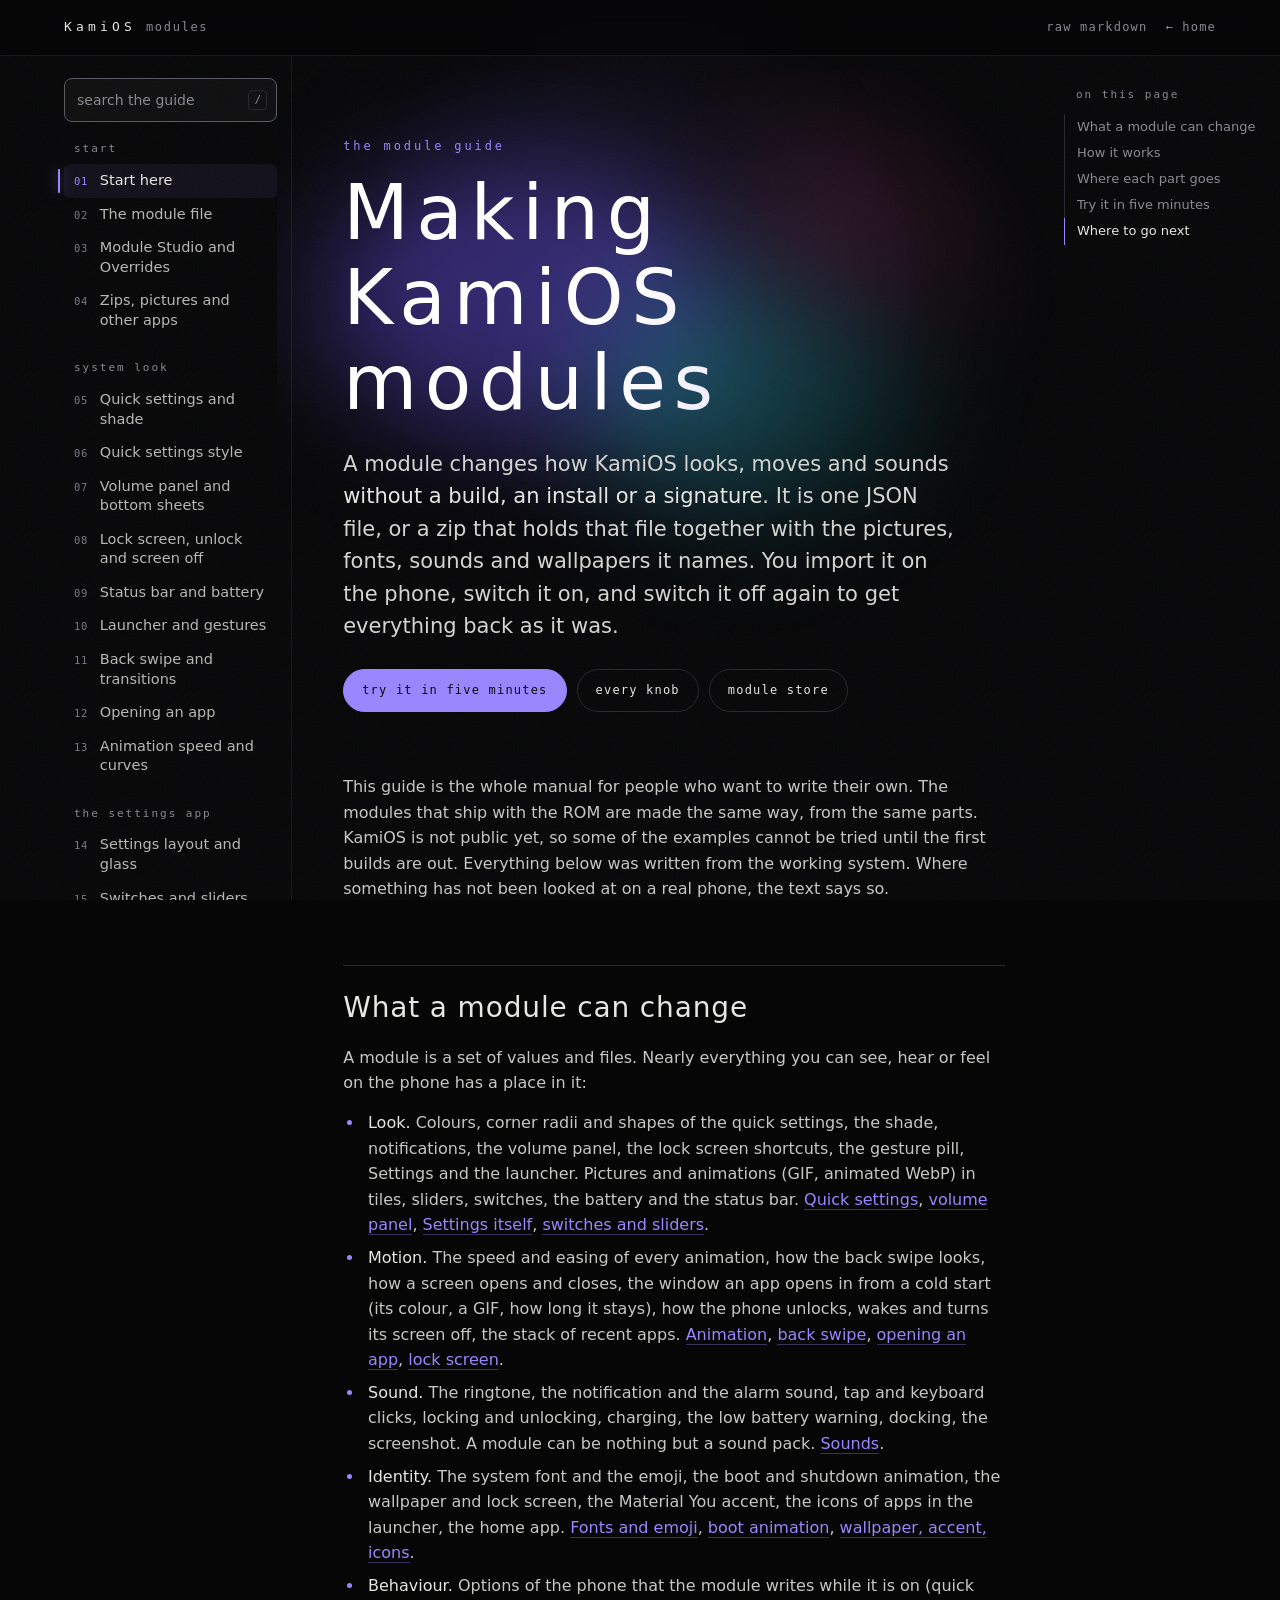
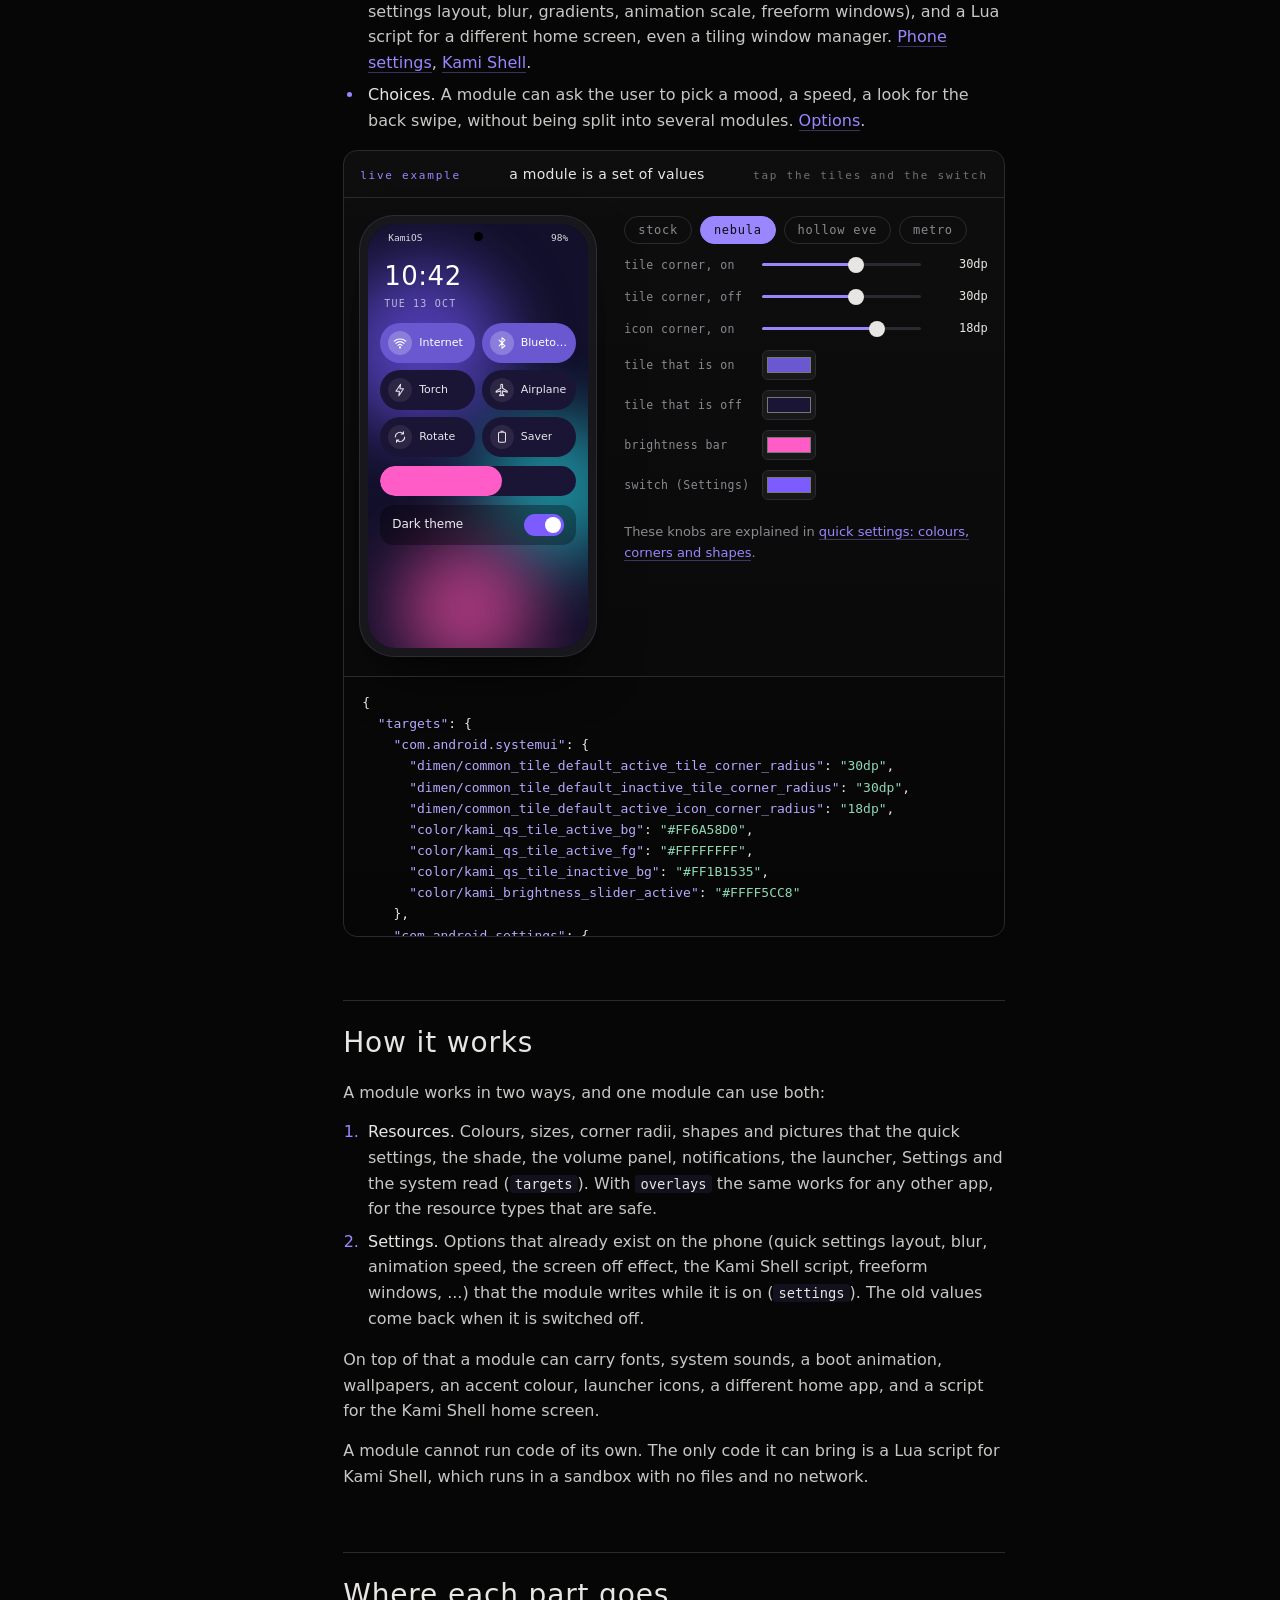
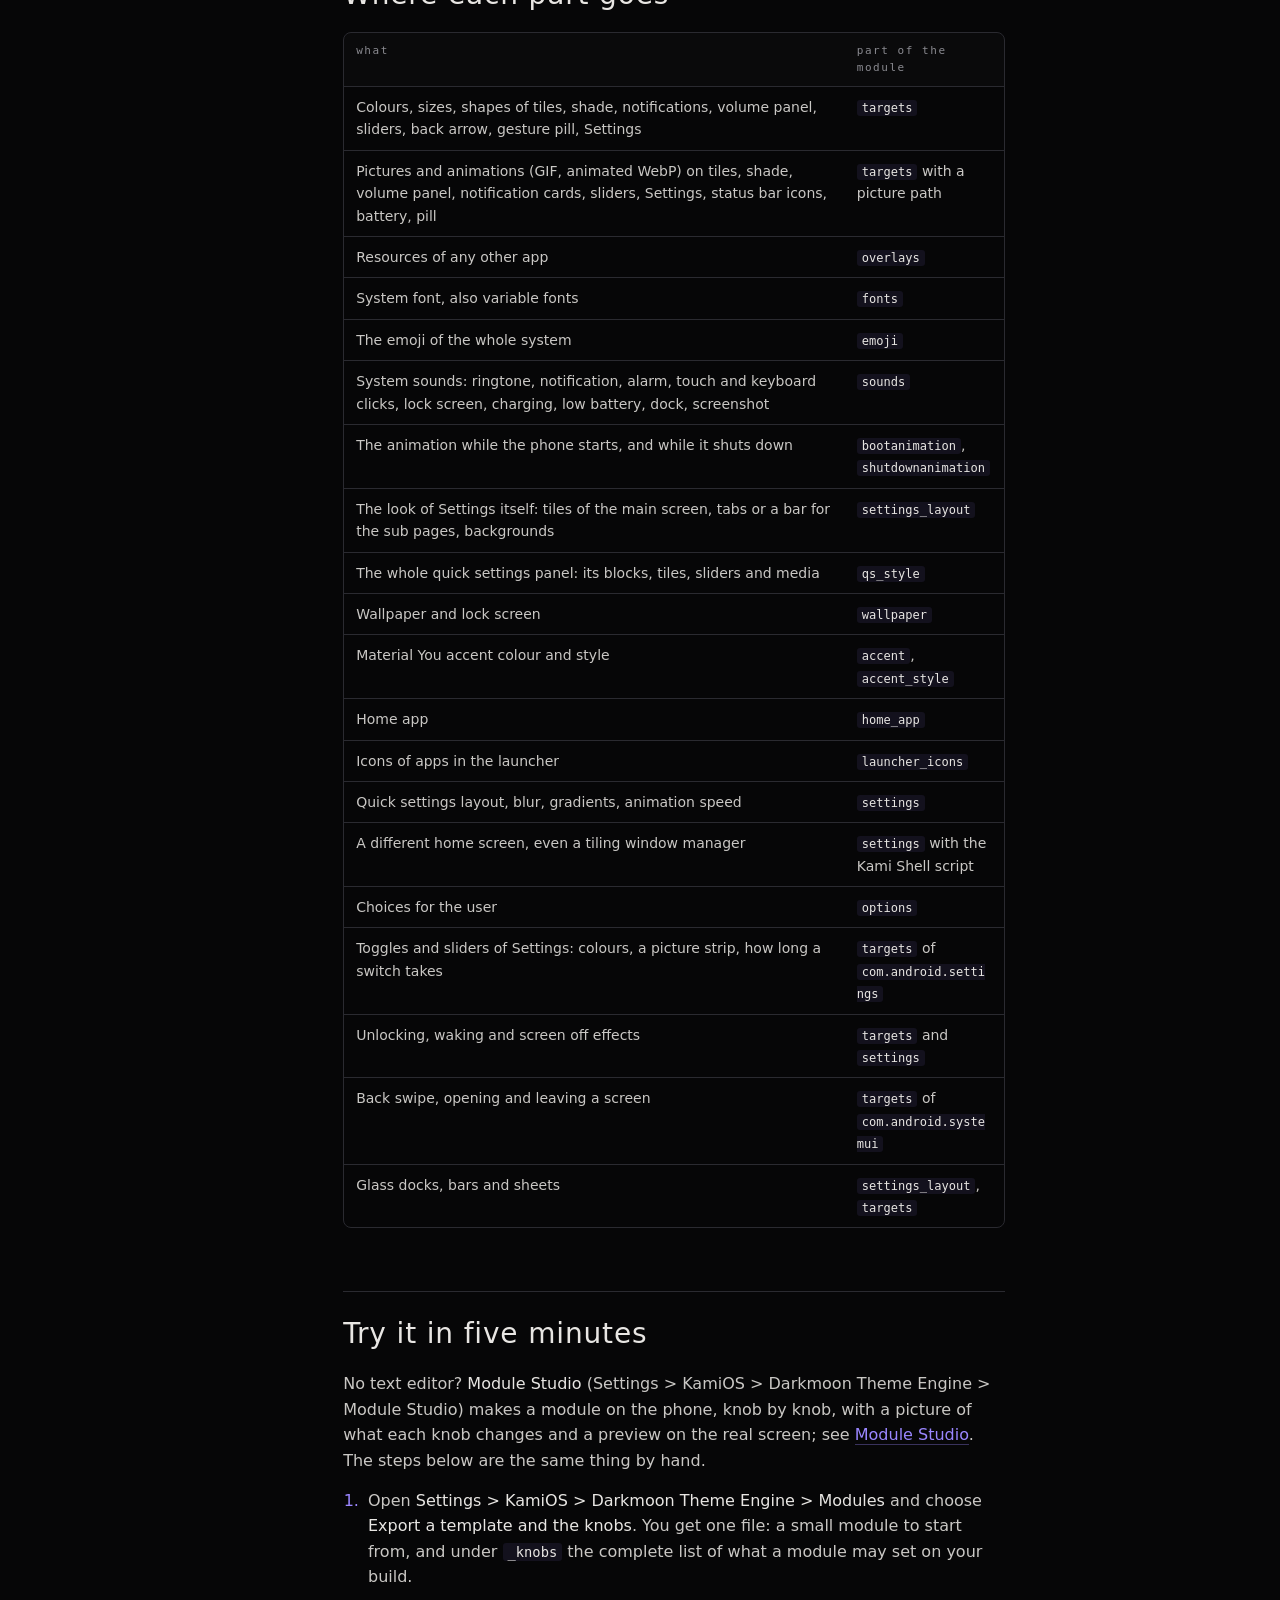
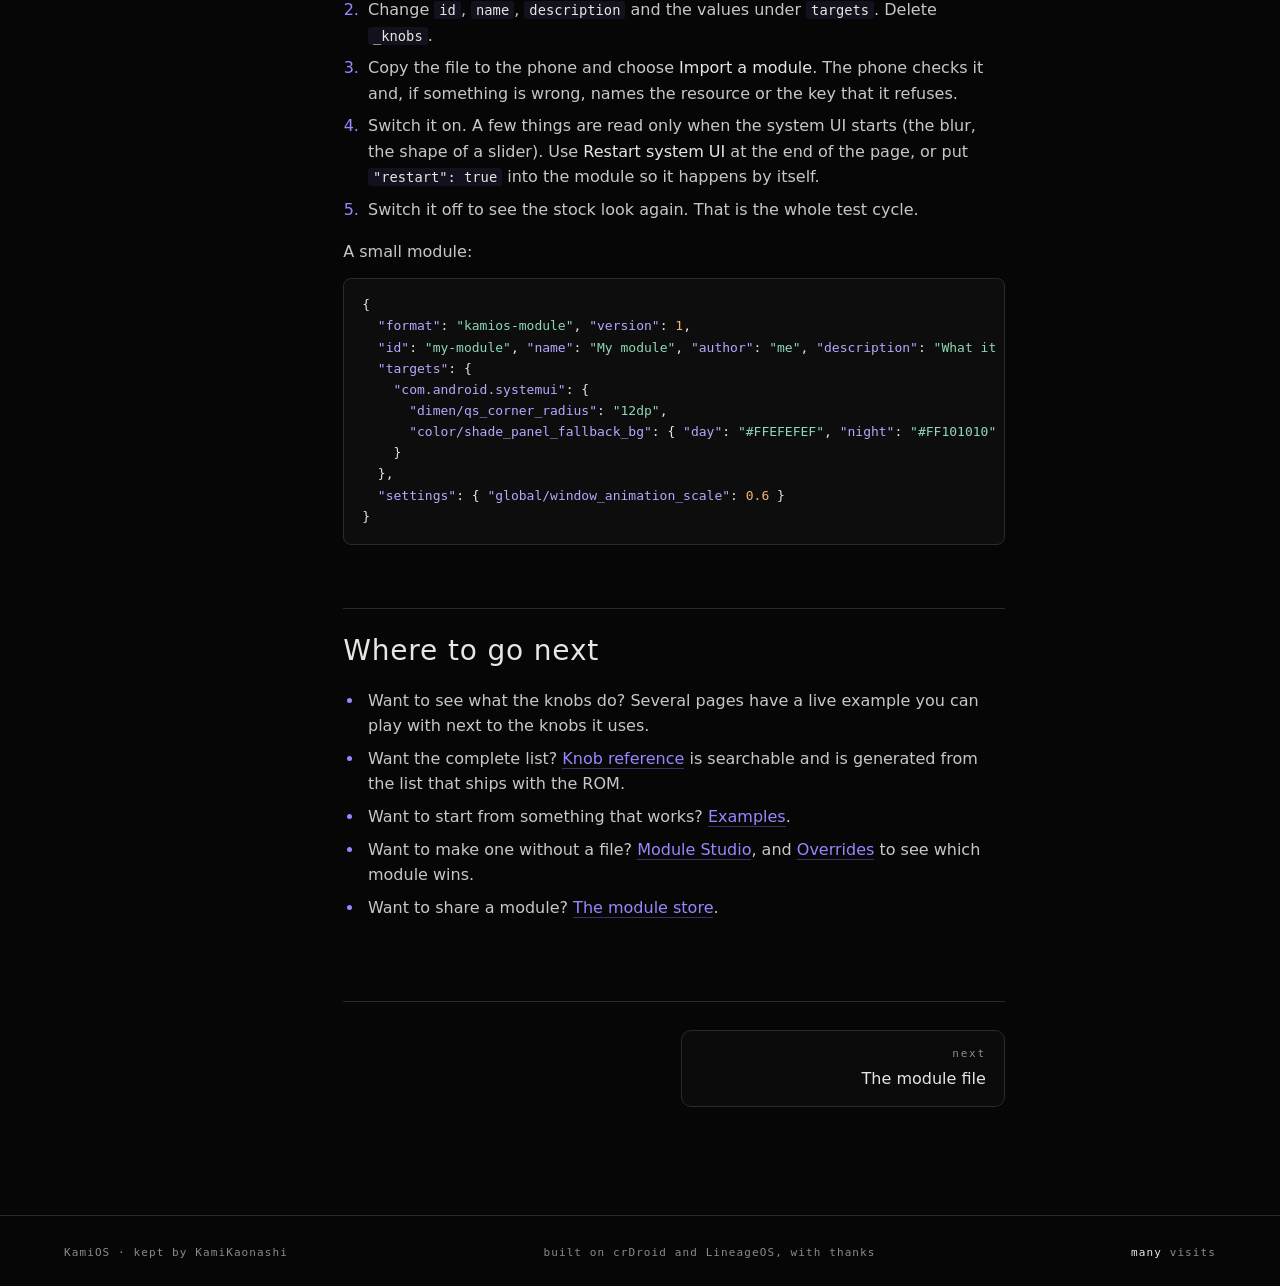
==== commit 0552e8d0: "Module guide: quick settings styles, the grid and player tiles; refresh the knob list" ====
--- a/modules.html
+++ b/modules.html
@@ -41,34 +41,35 @@
       </div>
       <div class="grp"><h2>System look</h2>
         <a class="item" href="#quick-settings-and-shade" data-tab="quick-settings-and-shade"><em>05</em><span>Quick settings and shade</span></a>
-        <a class="item" href="#volume-panel-and-bottom-sheets" data-tab="volume-panel-and-bottom-sheets"><em>06</em><span>Volume panel and bottom sheets</span></a>
-        <a class="item" href="#lock-screen-unlock-and-screen-off" data-tab="lock-screen-unlock-and-screen-off"><em>07</em><span>Lock screen, unlock and screen off</span></a>
-        <a class="item" href="#status-bar-and-battery" data-tab="status-bar-and-battery"><em>08</em><span>Status bar and battery</span></a>
-        <a class="item" href="#launcher-and-gestures" data-tab="launcher-and-gestures"><em>09</em><span>Launcher and gestures</span></a>
-        <a class="item" href="#back-swipe-and-transitions" data-tab="back-swipe-and-transitions"><em>10</em><span>Back swipe and transitions</span></a>
-        <a class="item" href="#opening-an-app" data-tab="opening-an-app"><em>11</em><span>Opening an app</span></a>
-        <a class="item" href="#animation-speed-and-curves" data-tab="animation-speed-and-curves"><em>12</em><span>Animation speed and curves</span></a>
+        <a class="item" href="#quick-settings-style" data-tab="quick-settings-style"><em>06</em><span>Quick settings style</span></a>
+        <a class="item" href="#volume-panel-and-bottom-sheets" data-tab="volume-panel-and-bottom-sheets"><em>07</em><span>Volume panel and bottom sheets</span></a>
+        <a class="item" href="#lock-screen-unlock-and-screen-off" data-tab="lock-screen-unlock-and-screen-off"><em>08</em><span>Lock screen, unlock and screen off</span></a>
+        <a class="item" href="#status-bar-and-battery" data-tab="status-bar-and-battery"><em>09</em><span>Status bar and battery</span></a>
+        <a class="item" href="#launcher-and-gestures" data-tab="launcher-and-gestures"><em>10</em><span>Launcher and gestures</span></a>
+        <a class="item" href="#back-swipe-and-transitions" data-tab="back-swipe-and-transitions"><em>11</em><span>Back swipe and transitions</span></a>
+        <a class="item" href="#opening-an-app" data-tab="opening-an-app"><em>12</em><span>Opening an app</span></a>
+        <a class="item" href="#animation-speed-and-curves" data-tab="animation-speed-and-curves"><em>13</em><span>Animation speed and curves</span></a>
       </div>
       <div class="grp"><h2>The Settings app</h2>
-        <a class="item" href="#settings-layout-and-glass" data-tab="settings-layout-and-glass"><em>13</em><span>Settings layout and glass</span></a>
-        <a class="item" href="#switches-and-sliders" data-tab="switches-and-sliders"><em>14</em><span>Switches and sliders</span></a>
+        <a class="item" href="#settings-layout-and-glass" data-tab="settings-layout-and-glass"><em>14</em><span>Settings layout and glass</span></a>
+        <a class="item" href="#switches-and-sliders" data-tab="switches-and-sliders"><em>15</em><span>Switches and sliders</span></a>
       </div>
       <div class="grp"><h2>Fonts, sounds and more</h2>
-        <a class="item" href="#fonts-and-emoji" data-tab="fonts-and-emoji"><em>15</em><span>Fonts and emoji</span></a>
-        <a class="item" href="#sounds" data-tab="sounds"><em>16</em><span>Sounds</span></a>
-        <a class="item" href="#boot-and-shutdown-animation" data-tab="boot-and-shutdown-animation"><em>17</em><span>Boot and shutdown animation</span></a>
-        <a class="item" href="#wallpaper-accent-and-icons" data-tab="wallpaper-accent-and-icons"><em>18</em><span>Wallpaper, accent and icons</span></a>
+        <a class="item" href="#fonts-and-emoji" data-tab="fonts-and-emoji"><em>16</em><span>Fonts and emoji</span></a>
+        <a class="item" href="#sounds" data-tab="sounds"><em>17</em><span>Sounds</span></a>
+        <a class="item" href="#boot-and-shutdown-animation" data-tab="boot-and-shutdown-animation"><em>18</em><span>Boot and shutdown animation</span></a>
+        <a class="item" href="#wallpaper-accent-and-icons" data-tab="wallpaper-accent-and-icons"><em>19</em><span>Wallpaper, accent and icons</span></a>
       </div>
       <div class="grp"><h2>Behaviour and scripts</h2>
-        <a class="item" href="#phone-settings" data-tab="phone-settings"><em>19</em><span>Phone settings</span></a>
-        <a class="item" href="#kami-shell-a-home-screen-in-lua" data-tab="kami-shell-a-home-screen-in-lua"><em>20</em><span>Kami Shell</span></a>
-        <a class="item" href="#windows-in-tiles-the-tiling-wm-module" data-tab="windows-in-tiles-the-tiling-wm-module"><em>21</em><span>Windows in tiles</span></a>
+        <a class="item" href="#phone-settings" data-tab="phone-settings"><em>20</em><span>Phone settings</span></a>
+        <a class="item" href="#kami-shell-a-home-screen-in-lua" data-tab="kami-shell-a-home-screen-in-lua"><em>21</em><span>Kami Shell</span></a>
+        <a class="item" href="#windows-in-tiles-the-tiling-wm-module" data-tab="windows-in-tiles-the-tiling-wm-module"><em>22</em><span>Windows in tiles</span></a>
       </div>
       <div class="grp"><h2>Reference and sharing</h2>
-        <a class="item" href="#knob-reference" data-tab="knob-reference"><em>22</em><span>Knob reference</span></a>
-        <a class="item" href="#examples-and-a-complete-module" data-tab="examples-and-a-complete-module"><em>23</em><span>Examples and a complete module</span></a>
-        <a class="item" href="#the-module-store" data-tab="the-module-store"><em>24</em><span>The module store</span></a>
-        <a class="item" href="#safety-recovery-and-limits" data-tab="safety-recovery-and-limits"><em>25</em><span>Safety, recovery and limits</span></a>
+        <a class="item" href="#knob-reference" data-tab="knob-reference"><em>23</em><span>Knob reference</span></a>
+        <a class="item" href="#examples-and-a-complete-module" data-tab="examples-and-a-complete-module"><em>24</em><span>Examples and a complete module</span></a>
+        <a class="item" href="#the-module-store" data-tab="the-module-store"><em>25</em><span>The module store</span></a>
+        <a class="item" href="#safety-recovery-and-limits" data-tab="safety-recovery-and-limits"><em>26</em><span>Safety, recovery and limits</span></a>
       </div>
       <i class="ind" id="ind" aria-hidden="true"></i>
     </div>
@@ -76,7 +77,7 @@
   <main class="stage" id="stage">
     <section class="tab tab-start" id="start-here" data-title="Start here" data-group="Start" data-summary="This guide is the whole manual for people who want to write their own. The modules that ship with the ROM are made the same way, from the same...">
 <header class="intro"><div class="aur" aria-hidden="true"><i></i><i></i><i></i></div><p class="kicker">the module guide</p><h1 class="tab-title">Making KamiOS modules</h1><div class="lead"><p>A module changes how KamiOS looks, moves and sounds <strong>without a build, an install or a signature</strong>. It is one JSON file, or a zip that holds that file together with the pictures, fonts, sounds and wallpapers it names. You import it on the phone, switch it on, and switch it off again to get everything back as it was.</p></div><p class="cta"><a class="btn" href="#try-it-in-five-minutes">try it in five minutes</a><a class="btn ghost" href="#knob-reference">every knob</a><a class="btn ghost" href="#the-module-store">module store</a></p></header>
-<p>This guide is the whole manual for people who want to write their own. The modules that ship with the ROM are made the same way, from the same parts. KamiOS is not public yet, so some of the examples cannot be tried until the first builds are out. Everything below was written from the working system. Where something has not been looked at on a real phone, the text says so.</p><h2 id="what-a-module-can-change"><a class="anchor" href="#what-a-module-can-change">What a module can change</a></h2><p>A module is a set of values and files. Nearly everything you can see, hear or feel on the phone has a place in it:</p><ul><li><strong>Look.</strong> Colours, corner radii and shapes of the quick settings, the shade, notifications, the volume panel, the lock screen shortcuts, the gesture pill, Settings and the launcher. Pictures and animations (GIF, animated WebP) in tiles, sliders, switches, the battery and the status bar. <a href="#quick-settings-and-shade">Quick settings</a>, <a href="#volume-panel-and-bottom-sheets">volume panel</a>, <a href="#settings-layout-and-glass">Settings itself</a>, <a href="#switches-and-sliders">switches and sliders</a>.</li><li><strong>Motion.</strong> The speed and easing of every animation, how the back swipe looks, how a screen opens and closes, the window an app opens in from a cold start (its colour, a GIF, how long it stays), how the phone unlocks, wakes and turns its screen off, the stack of recent apps. <a href="#animation-speed-and-curves">Animation</a>, <a href="#back-swipe-and-transitions">back swipe</a>, <a href="#opening-an-app">opening an app</a>, <a href="#lock-screen-unlock-and-screen-off">lock screen</a>.</li><li><strong>Sound.</strong> The ringtone, the notification and the alarm sound, tap and keyboard clicks, locking and unlocking, charging, the low battery warning, docking, the screenshot. A module can be nothing but a sound pack. <a href="#sounds">Sounds</a>.</li><li><strong>Identity.</strong> The system font and the emoji, the boot and shutdown animation, the wallpaper and lock screen, the Material You accent, the icons of apps in the launcher, the home app. <a href="#fonts-and-emoji">Fonts and emoji</a>, <a href="#boot-and-shutdown-animation">boot animation</a>, <a href="#wallpaper-accent-and-icons">wallpaper, accent, icons</a>.</li><li><strong>Behaviour.</strong> Options of the phone that the module writes while it is on (quick settings layout, blur, gradients, animation scale, freeform windows), and a Lua script for a different home screen, even a tiling window manager. <a href="#phone-settings">Phone settings</a>, <a href="#kami-shell-a-home-screen-in-lua">Kami Shell</a>.</li><li><strong>Choices.</strong> A module can ask the user to pick a mood, a speed, a look for the back swipe, without being split into several modules. <a href="#options-choices-inside-a-module">Options</a>.</li></ul><div class="demo" data-demo="phone"><noscript><p>A live example is here; it needs JavaScript.</p></noscript></div><h2 id="how-it-works"><a class="anchor" href="#how-it-works">How it works</a></h2><p>A module works in two ways, and one module can use both:</p><ol><li><strong>Resources.</strong> Colours, sizes, corner radii, shapes and pictures that the quick settings, the shade, the volume panel, notifications, the launcher, Settings and the system read (<code>targets</code>). With <code>overlays</code> the same works for any other app, for the resource types that are safe.</li><li><strong>Settings.</strong> Options that already exist on the phone (quick settings layout, blur, animation speed, the screen off effect, the Kami Shell script, freeform windows, ...) that the module writes while it is on (<code>settings</code>). The old values come back when it is switched off.</li></ol><p>On top of that a module can carry fonts, system sounds, a boot animation, wallpapers, an accent colour, launcher icons, a different home app, and a script for the Kami Shell home screen.</p><p>A module cannot run code of its own. The only code it can bring is a Lua script for Kami Shell, which runs in a sandbox with no files and no network.</p><h2 id="where-each-part-goes"><a class="anchor" href="#where-each-part-goes">Where each part goes</a></h2><div class="tw stack"><table class="stack"><thead><tr><th>What</th><th>Part of the module</th></tr></thead><tbody><tr><td data-label="What">Colours, sizes, shapes of tiles, shade, notifications, volume panel, sliders, back arrow, gesture pill, Settings</td><td data-label="Part of the module"><code>targets</code></td></tr><tr><td data-label="What">Pictures and animations (GIF, animated WebP) on tiles, shade, volume panel, notification cards, sliders, Settings, status bar icons, battery, pill</td><td data-label="Part of the module"><code>targets</code> with a picture path</td></tr><tr><td data-label="What">Resources of any other app</td><td data-label="Part of the module"><code>overlays</code></td></tr><tr><td data-label="What">System font, also variable fonts</td><td data-label="Part of the module"><code>fonts</code></td></tr><tr><td data-label="What">The emoji of the whole system</td><td data-label="Part of the module"><code>emoji</code></td></tr><tr><td data-label="What">System sounds: ringtone, notification, alarm, touch and keyboard clicks, lock screen, charging, low battery, dock, screenshot</td><td data-label="Part of the module"><code>sounds</code></td></tr><tr><td data-label="What">The animation while the phone starts, and while it shuts down</td><td data-label="Part of the module"><code>bootanimation</code>, <code>shutdownanimation</code></td></tr><tr><td data-label="What">The look of Settings itself: tiles of the main screen, tabs or a bar for the sub pages, backgrounds</td><td data-label="Part of the module"><code>settings_layout</code></td></tr><tr><td data-label="What">Wallpaper and lock screen</td><td data-label="Part of the module"><code>wallpaper</code></td></tr><tr><td data-label="What">Material You accent colour and style</td><td data-label="Part of the module"><code>accent</code>, <code>accent_style</code></td></tr><tr><td data-label="What">Home app</td><td data-label="Part of the module"><code>home_app</code></td></tr><tr><td data-label="What">Icons of apps in the launcher</td><td data-label="Part of the module"><code>launcher_icons</code></td></tr><tr><td data-label="What">Quick settings layout, blur, gradients, animation speed</td><td data-label="Part of the module"><code>settings</code></td></tr><tr><td data-label="What">A different home screen, even a tiling window manager</td><td data-label="Part of the module"><code>settings</code> with the Kami Shell script</td></tr><tr><td data-label="What">Choices for the user</td><td data-label="Part of the module"><code>options</code></td></tr><tr><td data-label="What">Toggles and sliders of Settings: colours, a picture strip, how long a switch takes</td><td data-label="Part of the module"><code>targets</code> of <code>com.android.settings</code></td></tr><tr><td data-label="What">Unlocking, waking and screen off effects</td><td data-label="Part of the module"><code>targets</code> and <code>settings</code></td></tr><tr><td data-label="What">Back swipe, opening and leaving a screen</td><td data-label="Part of the module"><code>targets</code> of <code>com.android.systemui</code></td></tr><tr><td data-label="What">Glass docks, bars and sheets</td><td data-label="Part of the module"><code>settings_layout</code>, <code>targets</code></td></tr></tbody></table></div><h2 id="try-it-in-five-minutes"><a class="anchor" href="#try-it-in-five-minutes">Try it in five minutes</a></h2><p>No text editor? <strong>Module Studio</strong> (Settings &gt; KamiOS &gt; Darkmoon Theme Engine &gt; Module Studio) makes a module on the phone, knob by knob, with a picture of what each knob changes and a preview on the real screen; see <a href="#module-studio-and-overrides">Module Studio</a>. The steps below are the same thing by hand.</p><ol><li>Open <strong>Settings &gt; KamiOS &gt; Darkmoon Theme Engine &gt; Modules</strong> and choose <strong>Export a template and the knobs</strong>. You get one file: a small module to start from, and under <code>_knobs</code> the complete list of what a module may set on your build.</li><li>Change <code>id</code>, <code>name</code>, <code>description</code> and the values under <code>targets</code>. Delete <code>_knobs</code>.</li><li>Copy the file to the phone and choose <strong>Import a module</strong>. The phone checks it and, if something is wrong, names the resource or the key that it refuses.</li><li>Switch it on. A few things are read only when the system UI starts (the blur, the shape of a slider). Use <strong>Restart system UI</strong> at the end of the page, or put <code>"restart": true</code> into the module so it happens by itself.</li><li>Switch it off to see the stock look again. That is the whole test cycle.</li></ol><p>A small module:</p><pre><code class="lang-json">{
+<p>This guide is the whole manual for people who want to write their own. The modules that ship with the ROM are made the same way, from the same parts. KamiOS is not public yet, so some of the examples cannot be tried until the first builds are out. Everything below was written from the working system. Where something has not been looked at on a real phone, the text says so.</p><h2 id="what-a-module-can-change"><a class="anchor" href="#what-a-module-can-change">What a module can change</a></h2><p>A module is a set of values and files. Nearly everything you can see, hear or feel on the phone has a place in it:</p><ul><li><strong>Look.</strong> Colours, corner radii and shapes of the quick settings, the shade, notifications, the volume panel, the lock screen shortcuts, the gesture pill, Settings and the launcher. Pictures and animations (GIF, animated WebP) in tiles, sliders, switches, the battery and the status bar. <a href="#quick-settings-and-shade">Quick settings</a>, <a href="#volume-panel-and-bottom-sheets">volume panel</a>, <a href="#settings-layout-and-glass">Settings itself</a>, <a href="#switches-and-sliders">switches and sliders</a>.</li><li><strong>Motion.</strong> The speed and easing of every animation, how the back swipe looks, how a screen opens and closes, the window an app opens in from a cold start (its colour, a GIF, how long it stays), how the phone unlocks, wakes and turns its screen off, the stack of recent apps. <a href="#animation-speed-and-curves">Animation</a>, <a href="#back-swipe-and-transitions">back swipe</a>, <a href="#opening-an-app">opening an app</a>, <a href="#lock-screen-unlock-and-screen-off">lock screen</a>.</li><li><strong>Sound.</strong> The ringtone, the notification and the alarm sound, tap and keyboard clicks, locking and unlocking, charging, the low battery warning, docking, the screenshot. A module can be nothing but a sound pack. <a href="#sounds">Sounds</a>.</li><li><strong>Identity.</strong> The system font and the emoji, the boot and shutdown animation, the wallpaper and lock screen, the Material You accent, the icons of apps in the launcher, the home app. <a href="#fonts-and-emoji">Fonts and emoji</a>, <a href="#boot-and-shutdown-animation">boot animation</a>, <a href="#wallpaper-accent-and-icons">wallpaper, accent, icons</a>.</li><li><strong>Behaviour.</strong> Options of the phone that the module writes while it is on (quick settings layout, blur, gradients, animation scale, freeform windows), and a Lua script for a different home screen, even a tiling window manager. <a href="#phone-settings">Phone settings</a>, <a href="#kami-shell-a-home-screen-in-lua">Kami Shell</a>.</li><li><strong>Choices.</strong> A module can ask the user to pick a mood, a speed, a look for the back swipe, without being split into several modules. <a href="#options-choices-inside-a-module">Options</a>.</li></ul><div class="demo" data-demo="phone"><noscript><p>A live example is here; it needs JavaScript.</p></noscript></div><h2 id="how-it-works"><a class="anchor" href="#how-it-works">How it works</a></h2><p>A module works in two ways, and one module can use both:</p><ol><li><strong>Resources.</strong> Colours, sizes, corner radii, shapes and pictures that the quick settings, the shade, the volume panel, notifications, the launcher, Settings and the system read (<code>targets</code>). With <code>overlays</code> the same works for any other app, for the resource types that are safe.</li><li><strong>Settings.</strong> Options that already exist on the phone (quick settings layout, blur, animation speed, the screen off effect, the Kami Shell script, freeform windows, ...) that the module writes while it is on (<code>settings</code>). The old values come back when it is switched off.</li></ol><p>On top of that a module can carry fonts, system sounds, a boot animation, wallpapers, an accent colour, launcher icons, a different home app, and a script for the Kami Shell home screen.</p><p>A module cannot run code of its own. The only code it can bring is a Lua script for Kami Shell, which runs in a sandbox with no files and no network.</p><h2 id="where-each-part-goes"><a class="anchor" href="#where-each-part-goes">Where each part goes</a></h2><div class="tw stack"><table class="stack"><thead><tr><th>What</th><th>Part of the module</th></tr></thead><tbody><tr><td data-label="What">Colours, sizes, shapes of tiles, shade, notifications, volume panel, sliders, back arrow, gesture pill, Settings</td><td data-label="Part of the module"><code>targets</code></td></tr><tr><td data-label="What">Pictures and animations (GIF, animated WebP) on tiles, shade, volume panel, notification cards, sliders, Settings, status bar icons, battery, pill</td><td data-label="Part of the module"><code>targets</code> with a picture path</td></tr><tr><td data-label="What">Resources of any other app</td><td data-label="Part of the module"><code>overlays</code></td></tr><tr><td data-label="What">System font, also variable fonts</td><td data-label="Part of the module"><code>fonts</code></td></tr><tr><td data-label="What">The emoji of the whole system</td><td data-label="Part of the module"><code>emoji</code></td></tr><tr><td data-label="What">System sounds: ringtone, notification, alarm, touch and keyboard clicks, lock screen, charging, low battery, dock, screenshot</td><td data-label="Part of the module"><code>sounds</code></td></tr><tr><td data-label="What">The animation while the phone starts, and while it shuts down</td><td data-label="Part of the module"><code>bootanimation</code>, <code>shutdownanimation</code></td></tr><tr><td data-label="What">The look of Settings itself: tiles of the main screen, tabs or a bar for the sub pages, backgrounds</td><td data-label="Part of the module"><code>settings_layout</code></td></tr><tr><td data-label="What">The whole quick settings panel: its blocks, tiles, sliders and media</td><td data-label="Part of the module"><code>qs_style</code></td></tr><tr><td data-label="What">Wallpaper and lock screen</td><td data-label="Part of the module"><code>wallpaper</code></td></tr><tr><td data-label="What">Material You accent colour and style</td><td data-label="Part of the module"><code>accent</code>, <code>accent_style</code></td></tr><tr><td data-label="What">Home app</td><td data-label="Part of the module"><code>home_app</code></td></tr><tr><td data-label="What">Icons of apps in the launcher</td><td data-label="Part of the module"><code>launcher_icons</code></td></tr><tr><td data-label="What">Quick settings layout, blur, gradients, animation speed</td><td data-label="Part of the module"><code>settings</code></td></tr><tr><td data-label="What">A different home screen, even a tiling window manager</td><td data-label="Part of the module"><code>settings</code> with the Kami Shell script</td></tr><tr><td data-label="What">Choices for the user</td><td data-label="Part of the module"><code>options</code></td></tr><tr><td data-label="What">Toggles and sliders of Settings: colours, a picture strip, how long a switch takes</td><td data-label="Part of the module"><code>targets</code> of <code>com.android.settings</code></td></tr><tr><td data-label="What">Unlocking, waking and screen off effects</td><td data-label="Part of the module"><code>targets</code> and <code>settings</code></td></tr><tr><td data-label="What">Back swipe, opening and leaving a screen</td><td data-label="Part of the module"><code>targets</code> of <code>com.android.systemui</code></td></tr><tr><td data-label="What">Glass docks, bars and sheets</td><td data-label="Part of the module"><code>settings_layout</code>, <code>targets</code></td></tr></tbody></table></div><h2 id="try-it-in-five-minutes"><a class="anchor" href="#try-it-in-five-minutes">Try it in five minutes</a></h2><p>No text editor? <strong>Module Studio</strong> (Settings &gt; KamiOS &gt; Darkmoon Theme Engine &gt; Module Studio) makes a module on the phone, knob by knob, with a picture of what each knob changes and a preview on the real screen; see <a href="#module-studio-and-overrides">Module Studio</a>. The steps below are the same thing by hand.</p><ol><li>Open <strong>Settings &gt; KamiOS &gt; Darkmoon Theme Engine &gt; Modules</strong> and choose <strong>Export a template and the knobs</strong>. You get one file: a small module to start from, and under <code>_knobs</code> the complete list of what a module may set on your build.</li><li>Change <code>id</code>, <code>name</code>, <code>description</code> and the values under <code>targets</code>. Delete <code>_knobs</code>.</li><li>Copy the file to the phone and choose <strong>Import a module</strong>. The phone checks it and, if something is wrong, names the resource or the key that it refuses.</li><li>Switch it on. A few things are read only when the system UI starts (the blur, the shape of a slider). Use <strong>Restart system UI</strong> at the end of the page, or put <code>"restart": true</code> into the module so it happens by itself.</li><li>Switch it off to see the stock look again. That is the whole test cycle.</li></ol><p>A small module:</p><pre><code class="lang-json">{
   "format": "kamios-module", "version": 1,
   "id": "my-module", "name": "My module", "author": "me", "description": "What it does",
   "targets": {
@@ -91,7 +92,7 @@
     </section>
     <section class="tab" id="the-module-file" data-title="The module file" data-group="Start" data-summary="A module is one file, module.json, or a zip that has it at the top. The file says who the module is, what it changes and which choices it offers.">
 <h1 class="tab-title">The module file</h1>
-<p>A module is one file, <code>module.json</code>, or a zip that has it at the top. The file says who the module is, what it changes and which choices it offers.</p><h2 id="fields"><a class="anchor" href="#fields">Fields</a></h2><div class="tw stack"><table class="stack"><thead><tr><th>Field</th><th></th></tr></thead><tbody><tr><td data-label="Field"><code>format</code></td><td>always <code>"kamios-module"</code></td></tr><tr><td data-label="Field"><code>version</code></td><td>always <code>1</code></td></tr><tr><td data-label="Field"><code>id</code></td><td><code>a-z</code>, <code>0-9</code>, <code>-</code> and <code>_</code>. Importing a file with the id of a module you already have replaces it. The ids of the modules that ship with the ROM cannot be used.</td></tr><tr><td data-label="Field"><code>name</code>, <code>author</code>, <code>description</code></td><td>shown in the list</td></tr><tr><td data-label="Field"><code>module_version</code></td><td>optional, like <code>1.2</code> or <code>2.0-beta</code>. Shown in the lists, and compared with the version in the module store to offer an update. <code>version</code> above is the version of the file format, not of your module.</td></tr><tr><td data-label="Field"><code>category</code></td><td>optional: <code>theme</code>, <code>launcher</code>, <code>tweak</code>, <code>sounds</code>, <code>bootanimation</code>, <code>emoji</code>, <code>fonts</code>, <code>wallpaper</code>, <code>icons</code> or <code>apps</code>. Where the module is listed. Without it the phone works it out from what the module sets: only sounds (or only a boot animation, emoji, fonts, a wallpaper, launcher icons) gets its own heading; a home app without fonts or a wallpaper is a launcher; a module that mixes a style part (font, wallpaper, accent, icons, sounds, boot animation) with anything else, or reaches into three or more apps, is a theme; the rest are tweaks.</td></tr><tr><td data-label="Field"><code>group</code></td><td>optional. Modules of the same group switch each other off. Use it for separate modules that exclude each other; for the choices inside one module use <code>options</code>.</td></tr><tr><td data-label="Field"><code>restart</code></td><td>optional, <code>true</code>. System UI is started again when the module is switched, for resources that are only read at start.</td></tr><tr><td data-label="Field"><code>targets</code></td><td>knob resources, per package, see below</td></tr><tr><td data-label="Field"><code>options</code></td><td>choices for the user</td></tr><tr><td data-label="Field"><code>overlays</code></td><td>resources of any app</td></tr><tr><td data-label="Field"><code>bootanimation</code>, <code>shutdownanimation</code>, <code>fonts</code>, <code>wallpaper</code>, <code>home_app</code>, <code>accent</code>, <code>accent_style</code>, <code>launcher_icons</code></td><td>see the sections below</td></tr><tr><td data-label="Field"><code>apps</code></td><td>apps (APKs in the zip) that are installed while the module is on, see <a href="#apps-that-come-with-a-module">Apps that come with a module</a></td></tr><tr><td data-label="Field"><code>settings</code></td><td>options of the phone to write while the module is on</td></tr></tbody></table></div><h2 id="values"><a class="anchor" href="#values">Values</a></h2><p>Values are written by kind:</p><div class="tw stack"><table class="stack"><thead><tr><th>Kind</th><th>Written as</th></tr></thead><tbody><tr><td data-label="Kind">dimension</td><td data-label="Written as"><code>"12dp"</code>, <code>"14sp"</code>, <code>"3px"</code>. A plain number is dp.</td></tr><tr><td data-label="Kind">int, float</td><td data-label="Written as">a number</td></tr><tr><td data-label="Kind">bool</td><td data-label="Written as"><code>true</code> or <code>false</code></td></tr><tr><td data-label="Kind">color</td><td data-label="Written as"><code>"#RRGGBB"</code>, <code>"#AARRGGBB"</code>, or a system colour like <code>"@android:color/system_accent1_900"</code>. The colour is taken when the module is switched on; it does not follow a new wallpaper until you switch the module off and on.</td></tr><tr><td data-label="Kind">string</td><td data-label="Written as">text</td></tr><tr><td data-label="Kind">drawable</td><td data-label="Written as">the path of a picture inside the zip</td></tr></tbody></table></div><p>Any value can be <code>{ "day": ..., "night": ... }</code> to differ between light and dark mode.</p><p>When several modules set the same thing, the one switched on last wins.</p><h2 id="targets-the-knobs"><a class="anchor" href="#targets-the-knobs">Targets: the knobs</a></h2><p><code>targets</code> maps a package to the resources you want to set:</p><pre><code class="lang-json">"targets": {
+<p>A module is one file, <code>module.json</code>, or a zip that has it at the top. The file says who the module is, what it changes and which choices it offers.</p><h2 id="fields"><a class="anchor" href="#fields">Fields</a></h2><div class="tw stack"><table class="stack"><thead><tr><th>Field</th><th></th></tr></thead><tbody><tr><td data-label="Field"><code>format</code></td><td>always <code>"kamios-module"</code></td></tr><tr><td data-label="Field"><code>version</code></td><td>always <code>1</code></td></tr><tr><td data-label="Field"><code>id</code></td><td><code>a-z</code>, <code>0-9</code>, <code>-</code> and <code>_</code>. Importing a file with the id of a module you already have replaces it. The ids of the modules that ship with the ROM cannot be used.</td></tr><tr><td data-label="Field"><code>name</code>, <code>author</code>, <code>description</code></td><td>shown in the list</td></tr><tr><td data-label="Field"><code>module_version</code></td><td>optional, like <code>1.2</code> or <code>2.0-beta</code>. Shown in the lists, and compared with the version in the module store to offer an update. <code>version</code> above is the version of the file format, not of your module.</td></tr><tr><td data-label="Field"><code>category</code></td><td>optional: <code>theme</code>, <code>launcher</code>, <code>tweak</code>, <code>sounds</code>, <code>bootanimation</code>, <code>emoji</code>, <code>fonts</code>, <code>wallpaper</code>, <code>icons</code>, <code>apps</code>, <code>quicksettings</code>, <code>pill</code>, <code>volume</code> or <code>lockscreen</code>. Where the module is listed, and the filter of the module store. A value that is not in this list (a typo, or a category of a newer ROM) is ignored, not an error: the module is listed under <strong>Other</strong> in the store, and <code>validate.py</code> warns. Name the one that fits best: a module that only changes the pill is <code>pill</code>, one that only changes the volume panel is <code>volume</code>, a whole look is <code>theme</code>. Without it the phone works it out from what the module sets: only sounds (or only a boot animation, emoji, fonts, a wallpaper, launcher icons) gets its own heading; a home app without fonts or a wallpaper is a launcher; a module that mixes a style part (font, wallpaper, accent, icons, sounds, boot animation) with anything else, or reaches into three or more apps, is a theme; the rest are tweaks.</td></tr><tr><td data-label="Field"><code>group</code></td><td>optional. Modules of the same group switch each other off. Use it for separate modules that exclude each other; for the choices inside one module use <code>options</code>.</td></tr><tr><td data-label="Field"><code>restart</code></td><td>optional, <code>true</code>. System UI is started again when the module is switched, for resources that are only read at start.</td></tr><tr><td data-label="Field"><code>targets</code></td><td>knob resources, per package, see below</td></tr><tr><td data-label="Field"><code>options</code></td><td>choices for the user</td></tr><tr><td data-label="Field"><code>overlays</code></td><td>resources of any app</td></tr><tr><td data-label="Field"><code>bootanimation</code>, <code>shutdownanimation</code>, <code>fonts</code>, <code>wallpaper</code>, <code>home_app</code>, <code>accent</code>, <code>accent_style</code>, <code>launcher_icons</code></td><td>see the sections below</td></tr><tr><td data-label="Field"><code>apps</code></td><td>apps (APKs in the zip) that are installed while the module is on, see <a href="#apps-that-come-with-a-module">Apps that come with a module</a></td></tr><tr><td data-label="Field"><code>qs_style</code></td><td>the look and the layout of the whole quick settings panel, see <a href="#quick-settings-style">Quick settings style</a></td></tr><tr><td data-label="Field"><code>settings</code></td><td>options of the phone to write while the module is on</td></tr></tbody></table></div><h2 id="values"><a class="anchor" href="#values">Values</a></h2><p>Values are written by kind:</p><div class="tw stack"><table class="stack"><thead><tr><th>Kind</th><th>Written as</th></tr></thead><tbody><tr><td data-label="Kind">dimension</td><td data-label="Written as"><code>"12dp"</code>, <code>"14sp"</code>, <code>"3px"</code>. A plain number is dp.</td></tr><tr><td data-label="Kind">int, float</td><td data-label="Written as">a number</td></tr><tr><td data-label="Kind">bool</td><td data-label="Written as"><code>true</code> or <code>false</code></td></tr><tr><td data-label="Kind">color</td><td data-label="Written as"><code>"#RRGGBB"</code>, <code>"#AARRGGBB"</code>, or a system colour like <code>"@android:color/system_accent1_900"</code>. The colour is taken when the module is switched on; it does not follow a new wallpaper until you switch the module off and on.</td></tr><tr><td data-label="Kind">string</td><td data-label="Written as">text</td></tr><tr><td data-label="Kind">drawable</td><td data-label="Written as">the path of a picture inside the zip</td></tr></tbody></table></div><p>Any value can be <code>{ "day": ..., "night": ... }</code> to differ between light and dark mode.</p><p>When several modules set the same thing, the one switched on last wins.</p><h2 id="targets-the-knobs"><a class="anchor" href="#targets-the-knobs">Targets: the knobs</a></h2><p><code>targets</code> maps a package to the resources you want to set:</p><pre><code class="lang-json">"targets": {
   "com.android.systemui":      { "dimen/notification_corner_radius": "8dp" },
   "com.android.settings":      { "color/kami_page_bg": "#FF101018" },
   "com.android.launcher3":     { "dimen/kami_launch_duration_scale": 0.6 }
@@ -138,18 +139,58 @@
   "apps": [
     { "package": "com.metro.launcher", "apk": "apk/app.apk", "cert": "06da3f36...64 hex digits...eae3" }
   ]
-}</code></pre><div class="tw stack"><table class="stack"><thead><tr><th>Field</th><th></th></tr></thead><tbody><tr><td data-label="Field"><code>package</code></td><td>the package name of the app, it has to be the one in the APK</td></tr><tr><td data-label="Field"><code>apk</code></td><td>the path of the APK in the zip</td></tr><tr><td data-label="Field"><code>cert</code></td><td>the SHA-256 of the certificate the APK is signed with (64 hex digits, <code>apksigner verify --print-certs</code>). Required: the APK is installed only when it is signed with this certificate, and an update of an app that is there has to have the same one (the system sees to that).</td></tr></tbody></table></div><ul><li>At most four apps per module, 128 MB for each APK. The APK has to carry its native libraries (<code>use_embedded_native_libs</code>).</li><li>The install is silent (Settings is a system app), the module does not ask. An app that was there before (an app of the ROM) is left alone and is not removed when the module is switched off; only apps that Settings installed are removed again.</li><li><code>home_app</code> can name one of the apps: it becomes the home app while the module is on, and the old one comes back when it is off. The same module can carry a look (<code>targets</code>, <code>settings</code> ...) for it.</li><li>An app of a module is a normal app: it has no privileged permissions and no hidden API. A launcher that needs more (Kami Shell moves the windows of other apps while they open) asks Quickstep, which does it for the app and lets only the apps it trusts use this (the certificate of the module, see below).</li><li><code>make-app-module.py</code> (in <code>examples/</code>) packs an APK into such a zip and reads the certificate; with <code>--keystore</code> it signs the APK with your own key first. <strong>Use your own key for anything you publish</strong>: an APK signed with the public test key of AOSP says nothing about who made it.</li><li>Trust is in the module: a module names the certificate its app is signed with, and switching it on is the decision to trust that. The list is kept for Quickstep in the secure setting <code>kami_trusted_apps</code>, which only Settings can write.</li></ul><p>The examples <code>examples/make-kami-shell.py</code> (Kami Shell, with its looks), <code>make-metro-launcher.py</code> (Metro Launcher) and <code>make-app-module.py --home-app</code> build such modules. The ready zips of the ROM post are in <code>vendor/kami/zips/</code> (<code>kami-shell.zip</code>, <code>metro-launcher.zip</code>, <code>tiling-larp.zip</code>); <code>vendor/kami/zips/build.sh</code> makes them again, signed with your own key.</p><p><strong>Metro Launcher</strong> has three looks, chosen in its own settings (the Metro settings tile): <em>Windows Phone 8</em> (flat tiles on black), <em>Windows 10 Mobile</em> (tiles close together, no title, an app list in two columns with an outlined search box at the top and the icons on dark squares) and <em>Windows 11</em> (the same, with rounded acrylic tiles, a round search field and rounded icon squares). Each look has its own launcher icon and its own recents screen: Windows Phone 8 has the cards with a coloured title bar (one colour per card when the tile colours are subtle or colourful), Windows 10 Mobile the names above outlined screenshots, Windows 11 rounded cards on a grey screen.</p><p>Each look has its <strong>own start screen</strong>: the layout of Windows Phone 8 is the one it always had, Windows 10 Mobile starts with more small tiles in blocks of four between the bigger ones, Windows 11 with fewer small tiles and a wide clock tile. Switching the look switches the layout, and each one is kept. The app list has icons in the style of the look too: Windows Phone 8 and Windows 10 Mobile show the white glyph of the app on a square (accent coloured in Windows Phone 8, dark grey in Windows 10 Mobile), Windows 11 draws every app as an adaptive icon in the same rounded square.</p><p>In the two newer looks the <strong>wallpaper is on the tiles</strong> (Metro settings, "tiles"): each tile has the part of the wallpaper that lies under it and turns and moves with the tile; between the tiles the screen is black or white like the other screens. Three choices: the wallpaper a little darker (the default, like Windows 10 Mobile with a background picture), the wallpaper with the accent colour as a tint over it, or plain colours without any wallpaper (not see-through at all). The picture is one of your own (Metro settings, "wallpaper") or the wallpaper of the phone. Android lets an app read the wallpaper of the phone only with "All files access", so the settings have a row that opens that page; without it, and without a picture, the tiles are plain colours.</p>
+}</code></pre><div class="tw stack"><table class="stack"><thead><tr><th>Field</th><th></th></tr></thead><tbody><tr><td data-label="Field"><code>package</code></td><td>the package name of the app, it has to be the one in the APK</td></tr><tr><td data-label="Field"><code>apk</code></td><td>the path of the APK in the zip</td></tr><tr><td data-label="Field"><code>cert</code></td><td>the SHA-256 of the certificate the APK is signed with (64 hex digits, <code>apksigner verify --print-certs</code>). Required: the APK is installed only when it is signed with this certificate, and an update of an app that is there has to have the same one (the system sees to that).</td></tr><tr><td data-label="Field"><code>keep_data</code></td><td>optional, <code>true</code> or <code>false</code> (the default). With <code>true</code> the data of the app stays on the phone when the app is removed (the module is switched off, removed, or replaced by a newer one, which comes in switched off) and is there again when the module installs the app again. Use it for an app that holds something the user made, like the start screen of a launcher. Without it the data goes with the app, and a removed module leaves nothing behind.</td></tr></tbody></table></div><ul><li>At most four apps per module, 128 MB for each APK. The APK has to carry its native libraries (<code>use_embedded_native_libs</code>).</li><li>The install is silent (Settings is a system app), the module does not ask. An app that was there before (an app of the ROM) is left alone and is not removed when the module is switched off; only apps that Settings installed are removed again.</li><li><code>home_app</code> can name one of the apps: it becomes the home app while the module is on, and the old one comes back when it is off. The same module can carry a look (<code>targets</code>, <code>settings</code> ...) for it.</li><li>An app of a module is a normal app: it has no privileged permissions and no hidden API. A launcher that needs more (Kami Shell moves the windows of other apps while they open) asks Quickstep, which does it for the app and lets only the apps it trusts use this (the certificate of the module, see below).</li><li><code>make-app-module.py</code> (in <code>examples/</code>) packs an APK into such a zip and reads the certificate; with <code>--keystore</code> it signs the APK with your own key first. <strong>Use your own key for anything you publish</strong>: an APK signed with the public test key of AOSP says nothing about who made it.</li><li>Trust is in the module: a module names the certificate its app is signed with, and switching it on is the decision to trust that. The list is kept for Quickstep in the secure setting <code>kami_trusted_apps</code>, which only Settings can write.</li></ul><p>The examples <code>examples/make-kami-shell.py</code> (Kami Shell, with its looks), <code>make-metro-launcher.py</code> (Metro Launcher) and <code>make-app-module.py --home-app</code> build such modules. The ready zips of the ROM post are in <code>vendor/kami/zips/</code> (<code>kami-shell.zip</code>, <code>metro-launcher.zip</code>, <code>tiling-larp.zip</code>); <code>vendor/kami/zips/build.sh</code> makes them again, signed with your own key.</p><p><strong>Metro Launcher</strong> has three looks, chosen in its own settings (the Metro settings tile): <em>Windows Phone 8</em> (flat tiles on black), <em>Windows 10 Mobile</em> (tiles close together, no title, an app list in two columns with an outlined search box at the top and the icons on dark squares) and <em>Windows 11</em> (the same, with rounded acrylic tiles, a round search field and rounded icon squares). Each look has its own launcher icon and its own recents screen: Windows Phone 8 has the cards with a coloured title bar (one colour per card when the tile colours are subtle or colourful), Windows 10 Mobile the names above outlined screenshots, Windows 11 rounded cards on a grey screen.</p><p>Each look has its <strong>own start screen</strong>: the layout of Windows Phone 8 is the one it always had, Windows 10 Mobile starts with more small tiles in blocks of four between the bigger ones, Windows 11 with fewer small tiles and a wide clock tile. Switching the look switches the layout, and each one is kept. The app list has icons in the style of the look too: Windows Phone 8 and Windows 10 Mobile show the white glyph of the app on a square (accent coloured in Windows Phone 8, dark grey in Windows 10 Mobile), Windows 11 draws every app as an adaptive icon in the same rounded square.</p><p>In the two newer looks the <strong>wallpaper is on the tiles</strong> (Metro settings, "tiles"): each tile has the part of the wallpaper that lies under it and turns and moves with the tile; between the tiles the screen is black or white like the other screens. Three choices: the wallpaper a little darker (the default, like Windows 10 Mobile with a background picture), the wallpaper with the accent colour as a tint over it, or plain colours without any wallpaper (not see-through at all). The picture is one of your own (Metro settings, "wallpaper") or the wallpaper of the phone. Android lets an app read the wallpaper of the phone only with "All files access", so the settings have a row that opens that page; without it, and without a picture, the tiles are plain colours.</p><p>The <strong>weather tile</strong> is the tile of the weather app of the system (OmniJaws, the app that the weather on the lock screen comes from): pin it and, when the app is set up and has data, the tile shows the temperature, the weather as a symbol, the place and today's high and low; until then it is an ordinary app tile.</p><p>The launcher keeps its <strong>start screen</strong> when its module is switched off or replaced by a newer one, because the module names its app with <code>"keep_data": true</code> (see "Apps that come with a module").</p><p>The <strong>size of the tiles</strong> is a row of the Metro settings too ("tile size"): large (4 small-tile columns, two medium tiles in a row), medium (6 columns, three in a row) or small (8 columns, four in a row). A medium tile is two columns wide, a wide tile four.</p><p><strong>The module dresses the whole phone, not only the launcher</strong> (<code>examples/metro_theme.py</code>, built into <code>metro-launcher.zip</code>): the quick settings are four columns of flat boxes close together, the symbol top left and the name bottom left, the tile that is on in the accent colour and the others grey (a choice, see <code>kami_qs_tile_metro</code>); notifications, sliders, buttons and the volume panel are flat and square, with square ringer buttons; Settings is a list like the one of Windows Phone (a big accent coloured symbol, the name and a live line beside it, <code>settings_layout.main.style</code> <code>list</code>) under lowercase titles on a pivot, and its pages and the apps turn like a turnstile; the status bar has a flat horizontal battery (the bolt is cut out of it while it charges) and Wi-Fi and mobile signal like Windows Phone, as pictures; the switches are a flat box with a bar that slides across (a picture strip made for each accent colour, see "A switch as a strip of pictures"); the system font is Open Sans in a light weight (SIL Open Font License; the nearest free font to Segoe WP Light); the easing is short and sharp. The module's choices are the accent colour (16 of the 20 of the launcher, cobalt like the launcher: pick the same one in the Metro settings), the shade background, how apps open and the back swipe turn (turnstile, fade or stock), and whether the volume panel has one slider or all of them. The ROM does not ship the font: <code>build.sh</code> finds <code>OpenSans[wdth,wght].ttf</code> in <code>../memories/fonts/OpenSans.ttf</code> beside the source tree (or in <code>OPEN_SANS</code>).</p>
 <nav class="pager" aria-label="Previous and next page"><a class="prev" href="#module-studio-and-overrides"><small>previous</small><span>Module Studio and Overrides</span></a><a class="next" href="#quick-settings-and-shade"><small>next</small><span>Quick settings and shade</span></a></nav>
     </section>
     <section class="tab" id="quick-settings-and-shade" data-title="Quick settings and shade" data-group="System look" data-summary="The panel you pull down, the tiles in it, the shade behind it and the notifications on it.">
 <h1 class="tab-title">Quick settings and shade</h1>
-<p>The panel you pull down, the tiles in it, the shade behind it and the notifications on it.</p><h2 id="colours-corners-and-shapes"><a class="anchor" href="#colours-corners-and-shapes">Colours, corners and shapes</a></h2><div class="tw stack"><table class="stack"><thead><tr><th>Resource</th><th>Kind</th><th>Default</th><th>What</th></tr></thead><tbody><tr><td data-label="Resource"><code>dimen/common_tile_default_active_tile_corner_radius</code></td><td data-label="Kind">dimension</td><td data-label="Default">24dp</td><td data-label="What">Corner radius of a tile that is on</td></tr><tr><td data-label="Resource"><code>dimen/common_tile_default_inactive_tile_corner_radius</code></td><td data-label="Kind">dimension</td><td data-label="Default">50dp</td><td data-label="What">Corner radius of a tile that is off</td></tr><tr><td data-label="Resource"><code>dimen/common_tile_default_active_icon_corner_radius</code></td><td data-label="Kind">dimension</td><td data-label="Default">16dp</td><td data-label="What">Corner radius of the icon background of a tile that is on</td></tr><tr><td data-label="Resource"><code>dimen/common_tile_default_inactive_icon_corner_radius</code></td><td data-label="Kind">dimension</td><td data-label="Default">50dp</td><td data-label="What">Corner radius of the icon background of a tile that is off</td></tr><tr><td data-label="Resource"><code>dimen/qs_corner_radius</code></td><td data-label="Kind">dimension</td><td data-label="Default">28dp</td><td data-label="What">Rounding of the quick settings panel and the footer</td></tr><tr><td data-label="Resource"><code>integer/kami_slider_shape</code></td><td data-label="Kind">int</td><td data-label="Default">-1</td><td data-label="What">-1 is the shape chosen in Settings, 1 circle, 2 rounded square, 3 square</td></tr><tr><td data-label="Resource"><code>integer/kami_footer_button_shape</code></td><td data-label="Kind">int</td><td data-label="Default">0</td><td data-label="What">Shape of the settings and power buttons: 0 circle, 1 square, 2 rounded</td></tr><tr><td data-label="Resource"><code>color/kami_qs_tile_active_bg</code>, <code>..._active_fg</code>, <code>..._inactive_bg</code>, <code>..._inactive_fg</code></td><td data-label="Kind">color</td><td data-label="Default">theme</td><td data-label="What">Tile colours; <code>day</code>/<code>night</code> allowed. What is not set keeps the Material You colour</td></tr></tbody></table></div><h2 id="tile-sizes-and-layout"><a class="anchor" href="#tile-sizes-and-layout">Tile sizes and layout</a></h2><p><code>string/kami_qs_tile_layout</code> gives tiles a size of their own, as a list like <code>internet:2x1,flashlight:1x2,dnd:2x2</code>: the name of the tile, a colon, the columns it covers, an <code>x</code> and the rows it covers (1 to 3). The names are the ones of the tile pictures below (<code>internet</code>, <code>bt</code>, <code>flashlight</code>, <code>dnd</code>, ...). A tile of one column shows only its symbol, wider ones show the label too, and a tile that covers several rows is centred in all of them.</p><p>Join tiles with a plus to put several of them in one cell: <code>dnd+flashlight:2x2</code> is one big cell with Do Not Disturb above the flashlight (in a cell of one row they sit side by side). Each keeps its own switch.</p><p>The tiles keep their order and each cell goes to the first free place from the top left, so a tall tile leaves a gap beside it that the small tiles after it fill. A tile that is not in the list keeps its stock size, and an empty list keeps the stock grid. The <code>tile-mosaic.json</code> example is made for four columns. Only the panel itself changes: the edit screen still shows the stock grid.</p><h2 id="tile-symbols"><a class="anchor" href="#tile-symbols">Tile symbols</a></h2><p>Tile symbols: the <code>drawable/qs_&lt;name&gt;_icon_on</code> and <code>_off</code> knobs, with the names <code>airplane</code>, <code>flashlight</code>, <code>dnd</code>, <code>bluetooth</code>, <code>location</code>, <code>auto_rotate</code>, <code>battery_saver</code>, <code>hotspot</code>, <code>nightlight</code>, <code>invert_colors</code>, <code>light_dark_theme</code>, <code>data_saver</code>. White PNGs, tinted by the tile, scaled to 24 dp high. They do not animate (the originals are animated vectors). Seen changing: airplane, auto rotate, flashlight and the Bluetooth symbol of a tile that is off. The others are untested.</p><h2 id="pictures-in-tiles"><a class="anchor" href="#pictures-in-tiles">Pictures in tiles</a></h2><p>Tiles that are on and tiles that are off take a picture each, and a tile can have a picture of its own. The shade and the volume panel take one too. All of them may be animated.</p><div class="tw stack"><table class="stack"><thead><tr><th>Resource</th><th>Where the picture is</th></tr></thead><tbody><tr><td data-label="Resource"><code>drawable/kami_qs_tile_active_image</code></td><td data-label="Where the picture is">behind the icon and text of every tile that is on, over its colour</td></tr><tr><td data-label="Resource"><code>drawable/kami_qs_tile_inactive_image</code></td><td data-label="Where the picture is">the same for the tiles that are off</td></tr><tr><td data-label="Resource"><code>drawable/kami_shade_background</code></td><td data-label="Where the picture is">over the dim layer behind the whole shade; it fades in and out as the shade opens and is as strong as the dim layer</td></tr><tr><td data-label="Resource"><code>drawable/kami_volume_dialog_image</code></td><td data-label="Where the picture is">over the background of the volume panel, cut to its rounded corners</td></tr></tbody></table></div><p>For a tile of its own there are eight more slots of each: <code>kami_qs_tile_active_image_1</code> to <code>_8</code> (tile on) and <code>kami_qs_tile_inactive_image_1</code> to <code>_8</code> (tile off). The string <code>string/kami_qs_tile_picture_map</code> says which tile uses which slot: <code>"internet:1,bt:2,flashlight:3"</code> (the tile name, a colon, the slot number). A tile that is not named, or whose slot is empty, keeps the picture for all tiles. The names are the ones quick settings uses: <code>internet</code>, <code>bt</code>, <code>cell</code>, <code>airplane</code>, <code>flashlight</code>, <code>nfc</code>, <code>cast</code>, <code>hotspot</code>, <code>location</code>, <code>rotation</code>, <code>dnd</code>, <code>battery</code>, <code>saver</code>, <code>inversion</code>, <code>night</code>, and so on. A tile of an app is <code>custom(package/Class)</code>.</p><h2 id="layout-shape-and-labels-settings"><a class="anchor" href="#layout-shape-and-labels-settings">Layout, shape and labels (settings)</a></h2><div class="tw stack"><table class="stack"><thead><tr><th>Key</th><th>Value</th></tr></thead><tbody><tr><td data-label="Key"><code>system/qs_tiles_columns</code>, <code>system/qs_tiles_columns_landscape</code></td><td data-label="Value">number of columns</td></tr><tr><td data-label="Key"><code>system/qs_tiles_rows</code>, <code>system/qs_tiles_rows_landscape</code></td><td data-label="Value">rows of the open panel</td></tr><tr><td data-label="Key"><code>system/qs_tile_shape</code></td><td data-label="Value">0 dynamic, 1 smooth rounded square, 2 rounded square, 3 square, 4 circle</td></tr><tr><td data-label="Key"><code>system/qs_panel_style</code></td><td data-label="Value">0 card, 1 classic</td></tr><tr><td data-label="Key"><code>system/qs_tile_label_hide</code></td><td data-label="Value"><code>true</code> hides the labels of the small tiles</td></tr></tbody></table></div><p><code>system/qs_tile_icon_shape</code> is not available to modules. To round or square the icon background use the <code>common_tile_default_*_icon_corner_radius</code> knobs.</p><h2 id="the-shade-blur-and-tones"><a class="anchor" href="#the-shade-blur-and-tones">The shade, blur and tones</a></h2><div class="tw stack"><table class="stack"><thead><tr><th>Resource</th><th>Kind</th><th>Default</th><th>What</th></tr></thead><tbody><tr><td data-label="Resource"><code>bool/kami_blur_enabled</code></td><td data-label="Kind">bool</td><td data-label="Default">true</td><td data-label="What">False turns off the blur behind the shade, the lock screen and other system UI windows; the shade becomes opaque</td></tr><tr><td data-label="Resource"><code>color/shade_panel_fallback_fg</code></td><td data-label="Kind">color</td><td data-label="Default">accent</td><td data-label="What">Without blur the shade is a mix of two colours; this is the first</td></tr><tr><td data-label="Resource"><code>color/shade_panel_fallback_bg</code></td><td data-label="Kind">color</td><td data-label="Default">neutral</td><td data-label="What">The second colour of the shade without blur</td></tr><tr><td data-label="Resource"><code>color/shade_panel_fallback</code></td><td data-label="Kind">color</td><td data-label="Default">accent</td><td data-label="What">The colour of the volume panel background and similar surfaces</td></tr><tr><td data-label="Resource"><code>color/notification_scrim_base</code></td><td data-label="Kind">color</td><td data-label="Default">neutral</td><td data-label="What">Base colour behind the notifications</td></tr><tr><td data-label="Resource"><code>color/shade_scrim_background_dark</code></td><td data-label="Kind">color</td><td data-label="Default">black</td><td data-label="What">Colour of the scrim behind the shade</td></tr><tr><td data-label="Resource"><code>dimen/notification_corner_radius</code></td><td data-label="Kind">dimension</td><td data-label="Default">28dp</td><td data-label="What">Corner radius of a notification</td></tr><tr><td data-label="Resource"><code>dimen/notification_corner_radius_small</code></td><td data-label="Kind">dimension</td><td data-label="Default">4dp</td><td data-label="What">Corner radius of notifications that touch another one</td></tr><tr><td data-label="Resource"><code>dimen/notification_scrim_corner_radius</code></td><td data-label="Kind">dimension</td><td data-label="Default">32dp</td><td data-label="What">Corner radius of the area behind the notifications</td></tr></tbody></table></div><div class="tw stack"><table class="stack"><thead><tr><th>Key</th><th>Value</th></tr></thead><tbody><tr><td data-label="Key"><code>system/kami_blur_strength</code></td><td data-label="Value">10 to 150, percent of the normal blur (100 is the default). Scales every window blur of the system UI: shade, lock screen, bouncer. Live.</td></tr><tr><td data-label="Key"><code>system/kami_shade_dual_tone</code></td><td data-label="Value"><code>true</code> (default) the stock shade, notifications on their own scrim; <code>false</code> one tone and one blur for quick settings and notifications</td></tr><tr><td data-label="Key"><code>system/kami_shade_qs_tone</code></td><td data-label="Value">0 to 100 (default 0), an extra tone behind the quick settings while the dual tone shade is on</td></tr><tr><td data-label="Key"><code>system/kami_qs_dual_tone</code></td><td data-label="Value"><code>true</code> (default) tiles with two targets (Wi-Fi, Bluetooth, mobile data) draw the icon in its own colour; <code>false</code> draws them in one colour</td></tr></tbody></table></div><h2 id="notification-cards"><a class="anchor" href="#notification-cards">Notification cards</a></h2><p><code>color/kami_notification_bg</code> replaces the card background (day and night values work, give it some alpha to see the shade through). <code>drawable/kami_notification_image</code> is drawn over it, cut to the corners of the card (<code>notification_corner_radius</code> still sets them). Cards that an app colours (a call, a music player) keep the app's colour and get no picture. The text colour is not a knob: it follows the light or dark theme. Give a light colour and picture for day and a dark one for night.</p><h2 id="the-clock-above-the-quick-settings"><a class="anchor" href="#the-clock-above-the-quick-settings">The clock above the quick settings</a></h2><p>The clock and the date above the quick settings. A size of 0 and a fully transparent colour keep the look of the theme.</p><div class="tw stack"><table class="stack"><thead><tr><th>Resource</th><th>Kind</th><th>Default</th><th>What</th></tr></thead><tbody><tr><td data-label="Resource"><code>dimen/kami_shade_clock_size</code>, <code>dimen/kami_shade_date_size</code></td><td data-label="Kind">dimension</td><td data-label="Default">0sp</td><td data-label="What">Text size of the clock and of the date</td></tr><tr><td data-label="Resource"><code>color/kami_shade_clock_color</code>, <code>color/kami_shade_date_color</code></td><td data-label="Kind">color</td><td data-label="Default">transparent</td><td data-label="What">Their colours</td></tr><tr><td data-label="Resource"><code>dimen/kami_shade_clock_offset_x</code>, <code>..._offset_y</code>, <code>dimen/kami_shade_date_offset_x</code>, <code>..._offset_y</code></td><td data-label="Kind">dimension</td><td data-label="Default">0dp</td><td data-label="What">Move them; negative is left or up</td></tr><tr><td data-label="Resource"><code>string/kami_shade_clock_digits</code></td><td data-label="Kind">string</td><td data-label="Default">empty</td><td data-label="What">One entry for every digit from the left (hour tens, hour ones, minute tens, minute ones), separated by commas; an entry is <code>scale/colour/lift</code> and any part may be empty: <code>1.3/#FF5CC8/-4,1/#FFFFFF/0,,</code> makes the first digit bigger, pink and 4dp lower and the second white</td></tr><tr><td data-label="Resource"><code>dimen/kami_shade_clock_expanded_scale</code></td><td data-label="Kind">float</td><td data-label="Default">0</td><td data-label="What">How much bigger the clock gets when the quick settings are open (1 to 4). 0 keeps the size the clock has in the stock theme, whatever size you gave it, so a big clock does not run into the date</td></tr></tbody></table></div>
-<nav class="pager" aria-label="Previous and next page"><a class="prev" href="#zips-pictures-and-other-apps"><small>previous</small><span>Zips, pictures and other apps</span></a><a class="next" href="#volume-panel-and-bottom-sheets"><small>next</small><span>Volume panel and bottom sheets</span></a></nav>
+<p>The panel you pull down, the tiles in it, the shade behind it and the notifications on it.</p><h2 id="colours-corners-and-shapes"><a class="anchor" href="#colours-corners-and-shapes">Colours, corners and shapes</a></h2><div class="tw stack"><table class="stack"><thead><tr><th>Resource</th><th>Kind</th><th>Default</th><th>What</th></tr></thead><tbody><tr><td data-label="Resource"><code>dimen/common_tile_default_active_tile_corner_radius</code></td><td data-label="Kind">dimension</td><td data-label="Default">24dp</td><td data-label="What">Corner radius of a tile that is on</td></tr><tr><td data-label="Resource"><code>dimen/common_tile_default_inactive_tile_corner_radius</code></td><td data-label="Kind">dimension</td><td data-label="Default">50dp</td><td data-label="What">Corner radius of a tile that is off</td></tr><tr><td data-label="Resource"><code>dimen/common_tile_default_active_icon_corner_radius</code></td><td data-label="Kind">dimension</td><td data-label="Default">16dp</td><td data-label="What">Corner radius of the icon background of a tile that is on</td></tr><tr><td data-label="Resource"><code>dimen/common_tile_default_inactive_icon_corner_radius</code></td><td data-label="Kind">dimension</td><td data-label="Default">50dp</td><td data-label="What">Corner radius of the icon background of a tile that is off</td></tr><tr><td data-label="Resource"><code>dimen/qs_corner_radius</code></td><td data-label="Kind">dimension</td><td data-label="Default">28dp</td><td data-label="What">Rounding of the quick settings panel and the footer</td></tr><tr><td data-label="Resource"><code>integer/kami_slider_shape</code></td><td data-label="Kind">int</td><td data-label="Default">-1</td><td data-label="What">-1 is the shape chosen in Settings, 1 circle, 2 rounded square, 3 square</td></tr><tr><td data-label="Resource"><code>integer/kami_footer_button_shape</code></td><td data-label="Kind">int</td><td data-label="Default">0</td><td data-label="What">Shape of the settings and power buttons: 0 circle, 1 square, 2 rounded</td></tr><tr><td data-label="Resource"><code>color/kami_qs_tile_active_bg</code>, <code>..._active_fg</code>, <code>..._inactive_bg</code>, <code>..._inactive_fg</code></td><td data-label="Kind">color</td><td data-label="Default">theme</td><td data-label="What">Tile colours; <code>day</code>/<code>night</code> allowed. What is not set keeps the Material You colour</td></tr></tbody></table></div><h2 id="tile-sizes-and-layout"><a class="anchor" href="#tile-sizes-and-layout">Tile sizes and layout</a></h2><p><code>string/kami_qs_tile_layout</code> gives tiles a size of their own, as a list like <code>internet:2x1,flashlight:1x2,dnd:2x2</code>: the name of the tile, a colon, the columns it covers, an <code>x</code> and the rows it covers (1 to 3). The names are the ones of the tile pictures below (<code>internet</code>, <code>bt</code>, <code>flashlight</code>, <code>dnd</code>, ...). A tile of one column shows only its symbol, wider ones show the label too, and a tile that covers several rows is centred in all of them.</p><p>Join tiles with a plus to put several of them in one cell: <code>dnd+flashlight:2x2</code> is one big cell with Do Not Disturb above the flashlight (in a cell of one row they sit side by side). Each keeps its own switch.</p><p>The tiles keep their order and each cell goes to the first free place from the top left, so a tall tile leaves a gap beside it that the small tiles after it fill. A tile that is not in the list keeps its stock size, and an empty list keeps the stock grid. The <code>tile-mosaic.json</code> example is made for four columns. Only the panel itself changes: the edit screen still shows the stock grid.</p><h2 id="tiles-like-windows-phone"><a class="anchor" href="#tiles-like-windows-phone">Tiles like Windows Phone</a></h2><p><code>bool/kami_qs_tile_metro</code> draws every tile as a flat box with the symbol in the top left corner and the name at the bottom left (a second line under it when the tile has one, like the network name). All tiles get one size and a tap toggles; a long press opens the settings of the tile. Use it with 4 columns (<code>system/qs_tiles_columns</code>), square corners (the four <code>common_tile_default_*_corner_radius</code> knobs), small gaps (<code>dimen/qs_tile_margin_horizontal</code> and <code>dimen/qs_tile_margin_vertical</code>, 8dp by default) and, if you want, another height (<code>dimen/common_tile_default_tile_height</code>, 72dp). Only the panel itself changes: the edit screen still shows the stock grid.</p><h2 id="tile-symbols"><a class="anchor" href="#tile-symbols">Tile symbols</a></h2><p>Tile symbols: the <code>drawable/qs_&lt;name&gt;_icon_on</code> and <code>_off</code> knobs, with the names <code>airplane</code>, <code>flashlight</code>, <code>dnd</code>, <code>bluetooth</code>, <code>location</code>, <code>auto_rotate</code>, <code>battery_saver</code>, <code>hotspot</code>, <code>nightlight</code>, <code>invert_colors</code>, <code>light_dark_theme</code>, <code>data_saver</code>. White PNGs, tinted by the tile, scaled to 24 dp high. They do not animate (the originals are animated vectors). Seen changing: airplane, auto rotate, flashlight and the Bluetooth symbol of a tile that is off. The others are untested.</p><h2 id="pictures-in-tiles"><a class="anchor" href="#pictures-in-tiles">Pictures in tiles</a></h2><p>Tiles that are on and tiles that are off take a picture each, and a tile can have a picture of its own. The shade and the volume panel take one too. All of them may be animated.</p><div class="tw stack"><table class="stack"><thead><tr><th>Resource</th><th>Where the picture is</th></tr></thead><tbody><tr><td data-label="Resource"><code>drawable/kami_qs_tile_active_image</code></td><td data-label="Where the picture is">behind the icon and text of every tile that is on, over its colour</td></tr><tr><td data-label="Resource"><code>drawable/kami_qs_tile_inactive_image</code></td><td data-label="Where the picture is">the same for the tiles that are off</td></tr><tr><td data-label="Resource"><code>drawable/kami_shade_background</code></td><td data-label="Where the picture is">over the dim layer behind the whole shade; it fades in and out as the shade opens and is as strong as the dim layer</td></tr><tr><td data-label="Resource"><code>drawable/kami_volume_dialog_image</code></td><td data-label="Where the picture is">over the background of the volume panel, cut to its rounded corners</td></tr></tbody></table></div><p>For a tile of its own there are eight more slots of each: <code>kami_qs_tile_active_image_1</code> to <code>_8</code> (tile on) and <code>kami_qs_tile_inactive_image_1</code> to <code>_8</code> (tile off). The string <code>string/kami_qs_tile_picture_map</code> says which tile uses which slot: <code>"internet:1,bt:2,flashlight:3"</code> (the tile name, a colon, the slot number). A tile that is not named, or whose slot is empty, keeps the picture for all tiles. The names are the ones quick settings uses: <code>internet</code>, <code>bt</code>, <code>cell</code>, <code>airplane</code>, <code>flashlight</code>, <code>nfc</code>, <code>cast</code>, <code>hotspot</code>, <code>location</code>, <code>rotation</code>, <code>dnd</code>, <code>battery</code>, <code>saver</code>, <code>inversion</code>, <code>night</code>, and so on. A tile of an app is <code>custom(package/Class)</code>.</p><h2 id="layout-shape-and-labels-settings"><a class="anchor" href="#layout-shape-and-labels-settings">Layout, shape and labels (settings)</a></h2><div class="tw stack"><table class="stack"><thead><tr><th>Key</th><th>Value</th></tr></thead><tbody><tr><td data-label="Key"><code>system/qs_tiles_columns</code>, <code>system/qs_tiles_columns_landscape</code></td><td data-label="Value">number of columns</td></tr><tr><td data-label="Key"><code>system/qs_tiles_rows</code>, <code>system/qs_tiles_rows_landscape</code></td><td data-label="Value">rows of the open panel</td></tr><tr><td data-label="Key"><code>system/qs_tile_shape</code></td><td data-label="Value">0 dynamic, 1 smooth rounded square, 2 rounded square, 3 square, 4 circle</td></tr><tr><td data-label="Key"><code>system/qs_panel_style</code></td><td data-label="Value">0 card, 1 classic</td></tr><tr><td data-label="Key"><code>system/qs_tile_label_hide</code></td><td data-label="Value"><code>true</code> hides the labels of the small tiles</td></tr></tbody></table></div><p><code>system/qs_tile_icon_shape</code> is not available to modules. To round or square the icon background use the <code>common_tile_default_*_icon_corner_radius</code> knobs.</p><h2 id="the-shade-blur-and-tones"><a class="anchor" href="#the-shade-blur-and-tones">The shade, blur and tones</a></h2><div class="tw stack"><table class="stack"><thead><tr><th>Resource</th><th>Kind</th><th>Default</th><th>What</th></tr></thead><tbody><tr><td data-label="Resource"><code>bool/kami_blur_enabled</code></td><td data-label="Kind">bool</td><td data-label="Default">true</td><td data-label="What">False turns off the blur behind the shade, the lock screen and other system UI windows; the shade becomes opaque</td></tr><tr><td data-label="Resource"><code>color/shade_panel_fallback_fg</code></td><td data-label="Kind">color</td><td data-label="Default">accent</td><td data-label="What">Without blur the shade is a mix of two colours; this is the first</td></tr><tr><td data-label="Resource"><code>color/shade_panel_fallback_bg</code></td><td data-label="Kind">color</td><td data-label="Default">neutral</td><td data-label="What">The second colour of the shade without blur</td></tr><tr><td data-label="Resource"><code>color/shade_panel_fallback</code></td><td data-label="Kind">color</td><td data-label="Default">accent</td><td data-label="What">The colour of the volume panel background and similar surfaces</td></tr><tr><td data-label="Resource"><code>color/notification_scrim_base</code></td><td data-label="Kind">color</td><td data-label="Default">neutral</td><td data-label="What">Base colour behind the notifications</td></tr><tr><td data-label="Resource"><code>color/shade_scrim_background_dark</code></td><td data-label="Kind">color</td><td data-label="Default">black</td><td data-label="What">Colour of the scrim behind the shade</td></tr><tr><td data-label="Resource"><code>dimen/notification_corner_radius</code></td><td data-label="Kind">dimension</td><td data-label="Default">28dp</td><td data-label="What">Corner radius of a notification</td></tr><tr><td data-label="Resource"><code>dimen/notification_corner_radius_small</code></td><td data-label="Kind">dimension</td><td data-label="Default">4dp</td><td data-label="What">Corner radius of notifications that touch another one</td></tr><tr><td data-label="Resource"><code>dimen/notification_scrim_corner_radius</code></td><td data-label="Kind">dimension</td><td data-label="Default">32dp</td><td data-label="What">Corner radius of the area behind the notifications</td></tr></tbody></table></div><div class="tw stack"><table class="stack"><thead><tr><th>Key</th><th>Value</th></tr></thead><tbody><tr><td data-label="Key"><code>system/kami_blur_strength</code></td><td data-label="Value">10 to 150, percent of the normal blur (100 is the default). Scales every window blur of the system UI: shade, lock screen, bouncer. Live.</td></tr><tr><td data-label="Key"><code>system/kami_shade_dual_tone</code></td><td data-label="Value"><code>true</code> (default) the stock shade, notifications on their own scrim; <code>false</code> one tone and one blur for quick settings and notifications</td></tr><tr><td data-label="Key"><code>system/kami_shade_qs_tone</code></td><td data-label="Value">0 to 100 (default 0), an extra tone behind the quick settings while the dual tone shade is on</td></tr><tr><td data-label="Key"><code>system/kami_qs_dual_tone</code></td><td data-label="Value"><code>true</code> (default) tiles with two targets (Wi-Fi, Bluetooth, mobile data) draw the icon in its own colour; <code>false</code> draws them in one colour</td></tr></tbody></table></div><h2 id="notification-cards"><a class="anchor" href="#notification-cards">Notification cards</a></h2><p><code>color/kami_notification_bg</code> replaces the card background (day and night values work, give it some alpha to see the shade through). <code>drawable/kami_notification_image</code> is drawn over it, cut to the corners of the card (<code>notification_corner_radius</code> still sets them). Cards that an app colours (a call, a music player) keep the app's colour and get no picture. The text colour is not a knob: it follows the light or dark theme. Give a light colour and picture for day and a dark one for night.</p><h2 id="the-clock-above-the-quick-settings"><a class="anchor" href="#the-clock-above-the-quick-settings">The clock above the quick settings</a></h2><p>The clock and the date above the quick settings. A size of 0 and a fully transparent colour keep the look of the theme.</p><div class="tw stack"><table class="stack"><thead><tr><th>Resource</th><th>Kind</th><th>Default</th><th>What</th></tr></thead><tbody><tr><td data-label="Resource"><code>dimen/kami_shade_clock_size</code></td><td data-label="Kind">dimension</td><td data-label="Default">0sp</td><td data-label="What">Size of the big clock above the quick settings when they are open (stock 36sp, 14 to 90). The small clock in the top bar keeps its size</td></tr><tr><td data-label="Resource"><code>dimen/kami_shade_date_size</code></td><td data-label="Kind">dimension</td><td data-label="Default">0sp</td><td data-label="What">Text size of the date</td></tr><tr><td data-label="Resource"><code>color/kami_shade_clock_color</code>, <code>color/kami_shade_date_color</code></td><td data-label="Kind">color</td><td data-label="Default">transparent</td><td data-label="What">Their colours</td></tr><tr><td data-label="Resource"><code>dimen/kami_shade_clock_offset_x</code>, <code>..._offset_y</code>, <code>dimen/kami_shade_date_offset_x</code>, <code>..._offset_y</code></td><td data-label="Kind">dimension</td><td data-label="Default">0dp</td><td data-label="What">Move them; negative is left or up</td></tr><tr><td data-label="Resource"><code>string/kami_shade_clock_digits</code></td><td data-label="Kind">string</td><td data-label="Default">empty</td><td data-label="What">One entry for every digit from the left (hour tens, hour ones, minute tens, minute ones), separated by commas; an entry is <code>scale/colour/lift</code> and any part may be empty: <code>1.3/#FF5CC8/-4,1/#FFFFFF/0,,</code> makes the first digit bigger, pink and 4dp lower and the second white</td></tr><tr><td data-label="Resource"><code>dimen/kami_shade_clock_expanded_scale</code></td><td data-label="Kind">float</td><td data-label="Default">0</td><td data-label="What">How much bigger the clock gets when the quick settings are open, from the small clock (stock 2.57, 1 to 4). Only used when <code>kami_shade_clock_size</code> is 0</td></tr></tbody></table></div>
+<nav class="pager" aria-label="Previous and next page"><a class="prev" href="#zips-pictures-and-other-apps"><small>previous</small><span>Zips, pictures and other apps</span></a><a class="next" href="#quick-settings-style"><small>next</small><span>Quick settings style</span></a></nav>
+    </section>
+    <section class="tab" id="quick-settings-style" data-title="Quick settings style" data-group="System look" data-summary="The knobs above change one thing each. qs_style describes the whole panel in one document: the background, the header, the row of tiles you see...">
+<h1 class="tab-title">Quick settings style</h1>
+<p>The knobs above change one thing each. <code>qs_style</code> describes the whole panel in one document: the background, the header, the row of tiles you see when the shade is only pulled down a little, and the blocks of the open panel from top to bottom (tiles, sliders, media, a connectivity cluster, rows and columns, spacers, labels). The built-in styles of the quick settings page are presets of the same document, so a module can start from one and change what it likes.</p><pre><code class="lang-json">{
+  "format": "kamios-module", "version": 1,
+  "id": "glass-control-centre", "name": "Glass Control Centre",
+  "description": "The control centre look: glass, a connectivity cluster, tall sliders",
+  "category": "quicksettings",
+  "qs_style": {
+    "base": "kami",
+    "panel": {"background": "glass", "blur": 70, "alpha": 0.3, "radius": 32, "padding": 16, "gap": 14},
+    "header": {"style": "ios", "clock": true, "date": false, "settings": false},
+    "qqs": {"columns": 4, "rows": 1, "media": false, "brightness": false},
+    "tiles": {"columns": 4, "shape": "circle", "size": "icon", "gap": 12, "labels": false, "icon_size": 24},
+    "blocks": [
+      {"type": "row", "weights": [1, 2], "gap": 14, "children": [
+        {"type": "folder", "specs": ["wifi", "bt", "airplane", "cell"], "style": "cluster", "size": 48},
+        {"type": "media", "height": 160}
+      ]},
+      {"type": "row", "weights": [1, 1], "children": [
+        {"type": "slider", "kind": "brightness", "orientation": "v", "height": 200, "width": 64, "icon": true},
+        {"type": "slider", "kind": "volume", "orientation": "v", "height": 200, "width": 64, "icon": true}
+      ]},
+      {"type": "spacer", "height": 8},
+      {"type": "tiles", "specs": ["flashlight", "dnd", "rotation", "battery"]}
+    ]
+  }
+}</code></pre><p><code>base</code> is the preset the document starts from: <code>stock</code>, <code>kami</code>, <code>oneui</code>, <code>myui</code>, <code>ios</code>, <code>harmony</code> or <code>deck</code> (the scenes preset, see <a href="#scenes">Scenes</a>). Without it a module document starts from <code>kami</code>. Every key is optional and only what is written changes, so a module usually writes a <code>base</code> and a few knobs. Unknown keys are ignored and unknown block types are skipped, so a document of a newer ROM still draws on an older phone. Units are dp, except label sizes (sp) and colours. A colour is <code>#RGB</code>, <code>#RRGGBB</code> or <code>#AARRGGBB</code>.</p><div class="tw stack"><table class="stack"><thead><tr><th>Key</th><th>Value</th></tr></thead><tbody><tr><td data-label="Key"><code>panel.background</code></td><td data-label="Value"><code>scrim</code>, <code>blur</code>, <code>glass</code> or <code>none</code></td></tr><tr><td data-label="Key"><code>panel.blur</code></td><td data-label="Value">0 to 100</td></tr><tr><td data-label="Key"><code>panel.alpha</code></td><td data-label="Value">0 to 1</td></tr><tr><td data-label="Key"><code>panel.radius</code></td><td data-label="Value">0 to 60</td></tr><tr><td data-label="Key"><code>panel.padding</code></td><td data-label="Value">0 to 32</td></tr><tr><td data-label="Key"><code>panel.gap</code></td><td data-label="Value">0 to 24</td></tr><tr><td data-label="Key"><code>header.style</code></td><td data-label="Value"><code>stock</code>, <code>ios</code>, <code>oneui</code>, <code>compact</code> or <code>none</code></td></tr><tr><td data-label="Key"><code>header.clock</code>, <code>header.date</code>, <code>header.power</code>, <code>header.settings</code></td><td data-label="Value"><code>true</code> or <code>false</code></td></tr><tr><td data-label="Key"><code>qqs.columns</code></td><td data-label="Value">2 to 6</td></tr><tr><td data-label="Key"><code>qqs.rows</code></td><td data-label="Value">1 to 2</td></tr><tr><td data-label="Key"><code>qqs.media</code>, <code>qqs.brightness</code></td><td data-label="Value"><code>true</code> or <code>false</code></td></tr><tr><td data-label="Key"><code>qqs.hidden</code></td><td data-label="Value"><code>true</code> draws no collapsed row: the shade that opens first is the notification list</td></tr><tr><td data-label="Key"><code>shade.split</code></td><td data-label="Value"><code>right</code>, <code>left</code> or <code>off</code>: a pull down from that side of the status bar opens the whole panel directly (the Control Centre way), a pull from the rest opens the notifications; <code>off</code> is the one shade of stock</td></tr><tr><td data-label="Key"><code>shade.region</code></td><td data-label="Value">15 to 60: how wide that side is, in percent of the screen (default 40)</td></tr><tr><td data-label="Key"><code>tiles.columns</code></td><td data-label="Value">1 to 6</td></tr><tr><td data-label="Key"><code>tiles.rows</code></td><td data-label="Value">0 to 8 per page, 0 is as many as needed</td></tr><tr><td data-label="Key"><code>tiles.shape</code></td><td data-label="Value"><code>circle</code>, <code>squircle</code>, <code>rounded</code>, <code>pill</code>, <code>square</code> or <code>stock</code></td></tr><tr><td data-label="Key"><code>tiles.size</code></td><td data-label="Value"><code>icon</code>, <code>wide</code> or <code>stock</code></td></tr><tr><td data-label="Key"><code>tiles.radius</code>, <code>tiles.gap</code></td><td data-label="Value">0 to 60, 0 to 24</td></tr><tr><td data-label="Key"><code>tiles.labels</code>, <code>tiles.sublabels</code>, <code>tiles.pages</code>, <code>tiles.page_indicator</code></td><td data-label="Value"><code>true</code> or <code>false</code></td></tr><tr><td data-label="Key"><code>tiles.height</code></td><td data-label="Value">40 to 140: the height of an icon tile (a circle is never wider than it is high; a name below a circle comes on top)</td></tr><tr><td data-label="Key"><code>tiles.icon_size</code></td><td data-label="Value">16 to 48</td></tr><tr><td data-label="Key"><code>tiles.active_bg</code>, <code>tiles.inactive_bg</code>, <code>tiles.active_fg</code>, <code>tiles.inactive_fg</code></td><td data-label="Value">a colour</td></tr><tr><td data-label="Key"><code>blocks</code></td><td data-label="Value">the list of blocks of the open panel, from top to bottom; without it the blocks of the preset are kept</td></tr></tbody></table></div><div class="tw stack"><table class="stack"><thead><tr><th>Block</th><th>Keys</th></tr></thead><tbody><tr><td data-label="Block"><code>tiles</code></td><td data-label="Keys"><code>specs</code> limits it to these tiles (without it: all of them); any of the <code>tiles</code> keys above overrides them for this block</td></tr><tr><td data-label="Block"><code>slider</code></td><td data-label="Keys"><code>kind</code> <code>brightness</code> or <code>volume</code>, <code>orientation</code> <code>h</code> or <code>v</code>, <code>height</code>, <code>width</code>, <code>radius</code>, <code>icon</code>, <code>fill</code> <code>accent</code> (the theme colour) or <code>light</code> (white, like the Control Centre)</td></tr><tr><td data-label="Block"><code>media</code></td><td data-label="Keys"><code>height</code></td></tr><tr><td data-label="Block"><code>ringer</code></td><td data-label="Keys"><code>height</code>, <code>radius</code>: the three-way ringer switch, one pill with a thumb that sits on silent, vibrate or sound</td></tr><tr><td data-label="Block"><code>folder</code></td><td data-label="Keys"><code>specs</code>: the toggles in the cluster (<code>wifi</code>, <code>bt</code>, <code>airplane</code>, <code>cell</code> ...), <code>style</code> <code>cluster</code> or <code>list</code>, <code>size</code></td></tr><tr><td data-label="Block"><code>row</code></td><td data-label="Keys"><code>weights</code>: how the row divides its width (<code>[1, 2]</code>), <code>gap</code>, <code>children</code>: the blocks in it</td></tr><tr><td data-label="Block"><code>column</code></td><td data-label="Keys"><code>gap</code>, <code>children</code></td></tr><tr><td data-label="Block"><code>spacer</code></td><td data-label="Keys"><code>height</code></td></tr><tr><td data-label="Block"><code>label</code></td><td data-label="Keys"><code>text</code>, <code>size</code> (8 to 32 sp), <code>color</code></td></tr><tr><td data-label="Block"><code>scenes</code></td><td data-label="Keys">the scenes of the document (or the user's own list), see <a href="#scenes">Scenes</a>: <code>style</code> <code>chips</code> or <code>cards</code>, <code>columns</code> 1 to 4, <code>height</code> 36 to 120, <code>radius</code> 0 to 60, <code>add</code> <code>true</code> or <code>false</code></td></tr></tbody></table></div><p>| <code>grid</code> | the whole panel as one grid of cells, see <a href="#grid-layout">Grid layout</a> |</p><p>| <code>tile</code> | <code>spec</code>: one tile; only used inside a grid |</p><p>A tile is drawn once in the panel, so the first block that names a tile keeps it and a later block loses it; a <code>tiles</code> block without <code>specs</code> takes all the tiles no other block named (it is the one that pages and has the edit button, and only the first of them counts). The tiles of this ROM are <code>wifi</code>, <code>bt</code>, <code>cell</code>, <code>nfc</code>, <code>cast</code>, <code>dnd</code>, <code>wallet</code>, <code>airplane</code>, <code>rotation</code>, <code>flashlight</code>, <code>battery</code>, <code>alarm</code>, <code>controls</code> and <code>screenrecord</code>; friendly names (<code>bluetooth</code>, <code>mobile</code>, <code>torch</code>, <code>battery_saver</code>) are mapped to them. A slider is 0 to 400 dp high or wide. <code>panel.background</code> <code>glass</code> is a light veil (white over the dark theme, a stronger white over the light one), not a dark one.</p><p>A style with <code>shade.split</code> and <code>qqs.hidden</code> is how the iOS, MyUI and Harmony presets work: the notifications come from the left of the status bar, the panel from the right, and there is no collapsed row. While a slider of the panel is dragged, the other blocks fade and the slider stays; a bar that runs up and down takes a swipe along it, a bar that runs sideways leaves a swipe up or down to the shade. The tile editor (the pencil) draws the tiles the way the style does: the same shape, columns and names.</p><p>A list has at most 24 blocks and <code>row</code> and <code>column</code> nest 3 deep. A tile <code>specs</code> name is one of the quick settings tiles (<code>wifi</code>, <code>bt</code>, <code>cell</code>, <code>airplane</code>, <code>flashlight</code>, <code>dnd</code>, <code>rotation</code>, <code>battery</code> ...). The module style is used while the module is on; when two modules have one, the one switched on last wins. A module with a <code>qs_style</code> does not change the user's panel by itself: when it is switched on, the phone asks "Use the quick settings of this theme?" (Yes or No). Yes switches the panel to the style of the theme and keeps the style the user had, with their own changes; when the last theme with a style goes off or is removed, that style comes back. No leaves the panel alone, and "Quick settings style" in Settings can still pick "From module" later. The quick settings page still works on top of it: the style the user picked there is not changed by a module, and the user can change single knobs (the phone merges those over the module's document).</p><h2 id="grid-layout"><a class="anchor" href="#grid-layout">Grid layout</a></h2><p>The panel editor of the phone (the layout button next to the pencil) writes a <code>grid</code> block: the whole panel is one grid of cells that the user rearranges by dragging, so a module can ship one too. A grid has <code>columns</code> (1 to 6, default 4), <code>gap</code>, <code>cell</code> (the row height in dp, default the tile height of the style) and a list of <code>items</code>. The items are laid out in order, each one in the first free spot from the top left that is <code>w</code> cells wide and <code>h</code> cells tall, so a later small item fills a hole left by an earlier one.</p><pre><code class="lang-json">{"type": "grid", "columns": 4, "items": [
+  {"type": "tile", "spec": "wifi", "w": 2},
+  {"type": "tile", "spec": "bt", "w": 2},
+  {"type": "slider", "kind": "brightness", "w": 4},
+  {"type": "ringer", "w": 2},
+  {"type": "tile", "spec": "flashlight"},
+  {"type": "tile", "spec": "dnd"},
+  {"type": "media", "w": 4, "h": 2}
+], "hidden": ["nfc"]}</code></pre><div class="tw stack"><table class="stack"><thead><tr><th>Item</th><th>Keys and size</th></tr></thead><tbody><tr><td data-label="Item"><code>tile</code></td><td data-label="Keys and size"><code>spec</code>; 1 to 4 cells wide, always 1 tall (2 or more wide is the wide tile with the name beside the icon)</td></tr><tr><td data-label="Item"><code>slider</code></td><td data-label="Keys and size"><code>kind</code>, <code>fill</code>, <code>icon</code>, <code>radius</code>; a bar that is wider than tall runs sideways (2 to 4 wide, 1 tall), a taller one runs up and down (1 wide, 2 or 3 tall). A sideways bar in one row is 48 dp thick (or <code>height</code>), in the middle of the row</td></tr><tr><td data-label="Item"><code>media</code></td><td data-label="Keys and size">the system media card, 4 wide, 2 or 3 tall (it is never drawn shorter than the card itself); only one in a panel. The user can shrink it in the editor: it then becomes a <code>mediatile</code> for any app</td></tr><tr><td data-label="Item"><code>mediatile</code></td><td data-label="Keys and size">a small player for one app: <code>package</code> (for example <code>com.spotify.music</code>, <code>com.google.android.youtube</code>), none means whichever app plays; 2 to 4 wide and 1 tall (a pill with the cover, title and play button; a tap opens a popup over a blurred screen with the seek bar, previous and next, volume and a button that opens the app) or 2 wide and 2 tall (a card with the cover as background). It takes no room while its app is not playing. One tile per app.</td></tr><tr><td data-label="Item"><code>ringer</code></td><td data-label="Keys and size">2 to 4 wide, 1 tall (the switch keeps its own height of 56 dp, or the <code>height</code> you give it, in the middle of the row)</td></tr><tr><td data-label="Item"><code>scenes</code></td><td data-label="Keys and size"><code>style</code>, <code>columns</code>, <code>add</code>; 4 wide, 1 or 2 tall</td></tr><tr><td data-label="Item"><code>folder</code></td><td data-label="Keys and size"><code>specs</code>, <code>style</code>; the round-button cluster, 2 by 2</td></tr><tr><td data-label="Item"><code>spacer</code></td><td data-label="Keys and size">an empty cell</td></tr></tbody></table></div><p><code>w</code> and <code>h</code> are optional (a tile is 1 by 1, a slider 4 by 1, the media card 4 by 2, the ringer 2 by 1). <code>hidden</code> lists tiles the user took out of the panel. A tile of the tile list that no item names and <code>hidden</code> does not list is added at the end as a small tile, so tiles added later with the pencil still show up. A grid is a block of the top level of <code>blocks</code>; use it alone.</p><h2 id="scenes"><a class="anchor" href="#scenes">Scenes</a></h2><p>A scene is a named set of phone settings that the user applies with one tap from the panel, for example Focus, Cinema or Night. Only <code>id</code> and <code>name</code> are needed; every other key is optional, and a key that is missing leaves that setting as it is. A style document may ship up to eight scenes as defaults, and a <code>scenes</code> block draws them.</p><pre><code class="lang-json">{"id": "focus", "name": "Focus", "icon": "moon",
+ "brightness": 35, "volume": 0, "ringer": "silent", "dnd": true, "rotation_lock": false, "flashlight": false}</code></pre><div class="tw stack"><table class="stack"><thead><tr><th>Key</th><th>Value</th></tr></thead><tbody><tr><td data-label="Key"><code>id</code></td><td data-label="Value">1 to 24 characters of <code>a-z</code>, <code>0-9</code>, <code>_</code> and <code>-</code>; unique in the list</td></tr><tr><td data-label="Key"><code>name</code></td><td data-label="Value">1 to 16 characters, the name under the icon</td></tr><tr><td data-label="Key"><code>icon</code></td><td data-label="Value"><code>moon</code>, <code>sun</code>, <code>focus</code>, <code>movie</code>, <code>book</code>, <code>game</code>, <code>home</code>, <code>bell</code>, <code>bolt</code>, <code>car</code>, <code>music</code> or <code>sleep</code>; anything else draws the default icon</td></tr><tr><td data-label="Key"><code>brightness</code></td><td data-label="Value">0 to 100, the manual brightness in percent of the display range</td></tr><tr><td data-label="Key"><code>volume</code></td><td data-label="Value">0 to 100, the media volume in percent</td></tr><tr><td data-label="Key"><code>ringer</code></td><td data-label="Value"><code>silent</code>, <code>vibrate</code> or <code>normal</code></td></tr><tr><td data-label="Key"><code>dnd</code></td><td data-label="Value"><code>true</code> turns Do Not Disturb on, <code>false</code> turns it off</td></tr><tr><td data-label="Key"><code>rotation_lock</code></td><td data-label="Value"><code>true</code> turns auto-rotate off</td></tr><tr><td data-label="Key"><code>flashlight</code></td><td data-label="Value"><code>true</code> turns the flashlight on</td></tr></tbody></table></div><p>The list of scenes of a style document sits at the top level of <code>qs_style</code>, beside <code>base</code> and <code>blocks</code>:</p><pre><code class="lang-json">"scenes": [
+  {"id": "study", "name": "Study", "icon": "book", "brightness": 55, "ringer": "silent", "dnd": true}
+]</code></pre><p>The user's own list is the system setting <code>kami_qs_scenes</code> (a JSON array of the same objects). When that key exists, even as an empty list, it replaces the list of the document; when it is missing the document's list is used. "Reset" deletes the key. A module never writes the key.</p><p>The block draws the scenes: <code>{"type": "scenes", "style": "cards", "columns": 3, "height": 72, "radius": 20, "add": true}</code>. <code>style</code> is <code>chips</code> (a pill with the icon and the name) or <code>cards</code> (a rounded square with the icon above the name), <code>columns</code> is 1 to 4, <code>height</code> is 36 to 120 and <code>radius</code> is 0 to 60. With <code>add</code> true a last "+" chip saves the current phone state as a new scene, named "Scene N". A long press on a scene overwrites it with the current state. A scene is highlighted while the phone matches it.</p><p>The built-in style <code>deck</code> (base <code>deck</code>) is the preset for this: a panel built around a row of scenes with the brightness bar below it.</p>
+<nav class="pager" aria-label="Previous and next page"><a class="prev" href="#quick-settings-and-shade"><small>previous</small><span>Quick settings and shade</span></a><a class="next" href="#volume-panel-and-bottom-sheets"><small>next</small><span>Volume panel and bottom sheets</span></a></nav>
     </section>
     <section class="tab" id="volume-panel-and-bottom-sheets" data-title="Volume panel and bottom sheets" data-group="System look" data-summary="The panel that opens when you press a volume key, its sliders, and the bottom sheets of the system UI.">
 <h1 class="tab-title">Volume panel and bottom sheets</h1>
-<p>The panel that opens when you press a volume key, its sliders, and the bottom sheets of the system UI.</p><h2 id="the-volume-panel"><a class="anchor" href="#the-volume-panel">The volume panel</a></h2><div class="tw stack"><table class="stack"><thead><tr><th>Resource</th><th>Kind</th><th>Default</th><th>What</th></tr></thead><tbody><tr><td data-label="Resource"><code>dimen/volume_dialog_width</code></td><td data-label="Kind">dimension</td><td data-label="Default">60dp</td><td data-label="What">Width of the panel's background</td></tr><tr><td data-label="Resource"><code>dimen/volume_dialog_background_corner_radius</code></td><td data-label="Kind">dimension</td><td data-label="Default">30dp</td><td data-label="What">Rounding of the panel</td></tr><tr><td data-label="Resource"><code>dimen/volume_dialog_slider_height</code></td><td data-label="Kind">dimension</td><td data-label="Default">254dp</td><td data-label="What">The longest the slider gets</td></tr><tr><td data-label="Resource"><code>dimen/volume_dialog_components_spacing</code></td><td data-label="Kind">dimension</td><td data-label="Default">4dp</td><td data-label="What">Gap between the ringer button, the slider and the buttons below</td></tr><tr><td data-label="Resource"><code>dimen/volume_dialog_window_margin</code></td><td data-label="Kind">dimension</td><td data-label="Default">12dp</td><td data-label="What">How far the panel sits from the screen edge</td></tr><tr><td data-label="Resource"><code>dimen/volume_dialog_background_surface_blur_radius</code></td><td data-label="Kind">dimension</td><td data-label="Default">23dp</td><td data-label="What">Blur behind the panel</td></tr><tr><td data-label="Resource"><code>color/kami_volume_dialog_background</code></td><td data-label="Kind">color</td><td data-label="Default">theme</td><td data-label="What">Colour of the panel, the ringer drawer and the floating sliders; the panel is blurred and a little see-through, so it looks lighter over a bright app</td></tr><tr><td data-label="Resource"><code>color/kami_volume_slider_active</code>, <code>color/kami_volume_slider_inactive</code></td><td data-label="Kind">color</td><td data-label="Default">theme</td><td data-label="What">Filled and empty part of the volume sliders; a gradient replaces the filled colour while it is on</td></tr><tr><td data-label="Resource"><code>integer/kami_volume_slider_corner</code></td><td data-label="Kind">int</td><td data-label="Default">-1</td><td data-label="What">Corner radius of the slider in the panel, dp; -1 keeps the stock 12</td></tr><tr><td data-label="Resource"><code>integer/kami_volume_slider_thickness</code></td><td data-label="Kind">int</td><td data-label="Default">-1</td><td data-label="What">Thickness of the slider in the panel, dp; -1 keeps the stock 40</td></tr><tr><td data-label="Resource"><code>integer/kami_volume_enter_style</code></td><td data-label="Kind">int</td><td data-label="Default">0</td><td data-label="What">How the panel comes in: 0 slides in from the edge, 1 grows out of the edge, 2 pops up and fades in, 3 only fades</td></tr><tr><td data-label="Resource"><code>integer/kami_volume_spring_stiffness</code></td><td data-label="Kind">int</td><td data-label="Default">700</td><td data-label="What">Stiffness of the spring that moves the panel in and out, 50 to 5000; higher is quicker</td></tr><tr><td data-label="Resource"><code>dimen/kami_volume_spring_damping</code></td><td data-label="Kind">float</td><td data-label="Default">0.9</td><td data-label="What">Damping of that spring, 0.2 to 1.5; lower wobbles more, 1 does not overshoot</td></tr><tr><td data-label="Resource"><code>bool/kami_volume_all_sliders</code></td><td data-label="Kind">bool</td><td data-label="Default">false</td><td data-label="What">Shows the sliders of ring, notification, alarm, call and system beside the media one, in a row at the side of the panel</td></tr></tbody></table></div><p>The width of the slider cannot be changed: the track is drawn with its own size. Icons of the panel (<code>drawable</code>, scaled to 24 dp high, white shapes; the panel may tint them): <code>ic_volume_media</code>, <code>ic_volume_media_low</code>, <code>ic_volume_media_mute</code>, <code>ic_volume_ringer</code>, <code>ic_volume_ringer_mute</code>, <code>ic_volume_ringer_vibrate</code>, <code>ic_mobile_vibrate</code>, <code>ic_ring_volume</code>, <code>ic_ring_volume_off</code>, <code>ic_volume_alarm_mute</code>, <code>ic_alarm</code>, <code>ic_volume_system</code>, <code>ic_volume_system_mute</code>, <code>ic_notifications_active</code>, <code>ic_notifications_off</code>, <code>ic_tuner</code>, <code>ic_volume_odi_captions</code>, <code>ic_music_note</code>. <code>ic_volume_media</code> and <code>ic_mobile_vibrate</code> have been seen changing.</p><h2 id="slider-fills-in-the-shade-and-the-panel"><a class="anchor" href="#slider-fills-in-the-shade-and-the-panel">Slider fills in the shade and the panel</a></h2><p><code>drawable/kami_brightness_slider_image</code> fills the active part of the brightness bar in quick settings; <code>drawable/kami_volume_slider_image</code> the active part of the volume sliders (panel and quick settings). The picture is clipped to the filled part and its rounded shape, and the fill colour is dropped while a picture is set. A translucent colour works too: the colour knobs of the sliders take alpha (<code>#80ff2020</code>).</p><p>The brightness bar in quick settings: <code>color/kami_brightness_slider_active</code> (filled part and thumb), <code>color/kami_brightness_slider_inactive</code> (empty part). The shape is <code>integer/kami_slider_shape</code> or the setting <code>system/qs_brightness_slider_shape</code>.</p><h2 id="bottom-sheets-and-the-expanded-volume-panel"><a class="anchor" href="#bottom-sheets-and-the-expanded-volume-panel">Bottom sheets and the expanded volume panel</a></h2><p>Tapping the settings icon under the volume bar opens a sheet with all the sliders; the same knobs dress every bottom sheet of the system UI. The sliders of that sheet take the knobs of the volume bar (<code>color/kami_volume_slider_active</code>, <code>..._inactive</code>, <code>drawable/kami_volume_slider_image</code>, <code>integer/kami_volume_slider_thickness</code>, <code>integer/kami_volume_slider_corner</code>).</p><div class="tw stack"><table class="stack"><thead><tr><th>Resource</th><th>Kind</th><th>Default</th><th>What</th></tr></thead><tbody><tr><td data-label="Resource"><code>color/kami_sheet_tint</code></td><td data-label="Kind">color</td><td data-label="Default">transparent</td><td data-label="What">Colour of the sheet; a see-through colour lets the blur behind it show</td></tr><tr><td data-label="Resource"><code>drawable/kami_sheet_image</code></td><td data-label="Kind">drawable</td><td data-label="Default">none</td><td data-label="What">A picture behind the content of the sheet (it may move)</td></tr><tr><td data-label="Resource"><code>integer/kami_sheet_corner</code></td><td data-label="Kind">int</td><td data-label="Default">-1</td><td data-label="What">Rounding of the top corners in dp; -1 keeps the theme</td></tr><tr><td data-label="Resource"><code>integer/kami_sheet_blur</code></td><td data-label="Kind">int</td><td data-label="Default">-1</td><td data-label="What">Blur behind the sheet in dp, 0 is none, -1 keeps the theme</td></tr><tr><td data-label="Resource"><code>integer/kami_sheet_frost</code>, <code>..._shine</code>, <code>..._gloss</code>, <code>..._rim</code></td><td data-label="Kind">int</td><td data-label="Default">0</td><td data-label="What">Glass, each 0 to 100: a milky veil, light on the top edge, a bright diagonal band like a reflection, a bright edge round the sheet</td></tr></tbody></table></div>
-<nav class="pager" aria-label="Previous and next page"><a class="prev" href="#quick-settings-and-shade"><small>previous</small><span>Quick settings and shade</span></a><a class="next" href="#lock-screen-unlock-and-screen-off"><small>next</small><span>Lock screen, unlock and screen off</span></a></nav>
+<p>The panel that opens when you press a volume key, its sliders, and the bottom sheets of the system UI.</p><h2 id="the-volume-panel"><a class="anchor" href="#the-volume-panel">The volume panel</a></h2><div class="tw stack"><table class="stack"><thead><tr><th>Resource</th><th>Kind</th><th>Default</th><th>What</th></tr></thead><tbody><tr><td data-label="Resource"><code>dimen/volume_dialog_width</code></td><td data-label="Kind">dimension</td><td data-label="Default">60dp</td><td data-label="What">Width of the panel's background</td></tr><tr><td data-label="Resource"><code>dimen/volume_dialog_background_corner_radius</code></td><td data-label="Kind">dimension</td><td data-label="Default">30dp</td><td data-label="What">Rounding of the panel</td></tr><tr><td data-label="Resource"><code>dimen/volume_dialog_slider_height</code></td><td data-label="Kind">dimension</td><td data-label="Default">254dp</td><td data-label="What">The longest the slider gets</td></tr><tr><td data-label="Resource"><code>dimen/volume_dialog_components_spacing</code></td><td data-label="Kind">dimension</td><td data-label="Default">4dp</td><td data-label="What">Gap between the ringer button, the slider and the buttons below</td></tr><tr><td data-label="Resource"><code>dimen/volume_dialog_window_margin</code></td><td data-label="Kind">dimension</td><td data-label="Default">12dp</td><td data-label="What">How far the panel sits from the screen edge</td></tr><tr><td data-label="Resource"><code>dimen/volume_dialog_background_surface_blur_radius</code></td><td data-label="Kind">dimension</td><td data-label="Default">23dp</td><td data-label="What">Blur behind the panel</td></tr><tr><td data-label="Resource"><code>color/kami_volume_dialog_background</code></td><td data-label="Kind">color</td><td data-label="Default">theme</td><td data-label="What">Colour of the panel, the ringer drawer and the floating sliders; the panel is blurred and a little see-through, so it looks lighter over a bright app</td></tr><tr><td data-label="Resource"><code>color/kami_volume_slider_active</code>, <code>color/kami_volume_slider_inactive</code></td><td data-label="Kind">color</td><td data-label="Default">theme</td><td data-label="What">Filled and empty part of the volume sliders; a gradient replaces the filled colour while it is on</td></tr><tr><td data-label="Resource"><code>integer/kami_volume_slider_corner</code></td><td data-label="Kind">int</td><td data-label="Default">-1</td><td data-label="What">Corner radius of the slider in the panel, dp; -1 keeps the stock 12</td></tr><tr><td data-label="Resource"><code>integer/kami_volume_slider_thickness</code></td><td data-label="Kind">int</td><td data-label="Default">-1</td><td data-label="What">Thickness of the slider in the panel, dp; -1 keeps the stock 40</td></tr><tr><td data-label="Resource"><code>integer/kami_volume_enter_style</code></td><td data-label="Kind">int</td><td data-label="Default">0</td><td data-label="What">How the panel comes in: 0 slides in from the edge, 1 grows out of the edge, 2 pops up and fades in, 3 only fades</td></tr><tr><td data-label="Resource"><code>integer/kami_volume_spring_stiffness</code></td><td data-label="Kind">int</td><td data-label="Default">700</td><td data-label="What">Stiffness of the spring that moves the panel in and out, 50 to 5000; higher is quicker</td></tr><tr><td data-label="Resource"><code>dimen/kami_volume_spring_damping</code></td><td data-label="Kind">float</td><td data-label="Default">0.9</td><td data-label="What">Damping of that spring, 0.2 to 1.5; lower wobbles more, 1 does not overshoot</td></tr><tr><td data-label="Resource"><code>bool/kami_volume_all_sliders</code></td><td data-label="Kind">bool</td><td data-label="Default">false</td><td data-label="What">Shows the sliders of ring, notification, alarm, call and system beside the media one, in a row at the side of the panel</td></tr></tbody></table></div><p>The ringer buttons: <code>dimen/volume_dialog_background_square_corner_radius</code> (the buttons in the drawer and the one that shows the mode, 12dp; 0dp is square), <code>dimen/volume_dialog_ringer_selected_button_background_radius</code> (the button of the mode that is on, 20dp, which is round), and the colours <code>color/kami_volume_ringer_selected_bg</code> / <code>..._selected_fg</code> (the mode that is on) and <code>..._ringer_bg</code> / <code>..._ringer_fg</code> (the others); a colour that is not set keeps the theme colour.</p><p>The width of the slider cannot be changed: the track is drawn with its own size. Icons of the panel (<code>drawable</code>, scaled to 24 dp high, white shapes; the panel may tint them): <code>ic_volume_media</code>, <code>ic_volume_media_low</code>, <code>ic_volume_media_mute</code>, <code>ic_volume_ringer</code>, <code>ic_volume_ringer_mute</code>, <code>ic_volume_ringer_vibrate</code>, <code>ic_mobile_vibrate</code>, <code>ic_ring_volume</code>, <code>ic_ring_volume_off</code>, <code>ic_volume_alarm_mute</code>, <code>ic_alarm</code>, <code>ic_volume_system</code>, <code>ic_volume_system_mute</code>, <code>ic_notifications_active</code>, <code>ic_notifications_off</code>, <code>ic_tuner</code>, <code>ic_volume_odi_captions</code>, <code>ic_music_note</code>. <code>ic_volume_media</code> and <code>ic_mobile_vibrate</code> have been seen changing.</p><h2 id="slider-fills-in-the-shade-and-the-panel"><a class="anchor" href="#slider-fills-in-the-shade-and-the-panel">Slider fills in the shade and the panel</a></h2><p><code>drawable/kami_brightness_slider_image</code> fills the active part of the brightness bar in quick settings; <code>drawable/kami_volume_slider_image</code> the active part of the volume sliders (panel and quick settings). The picture is clipped to the filled part and its rounded shape, and the fill colour is dropped while a picture is set. A translucent colour works too: the colour knobs of the sliders take alpha (<code>#80ff2020</code>).</p><p>The brightness bar in quick settings: <code>color/kami_brightness_slider_active</code> (filled part and thumb), <code>color/kami_brightness_slider_inactive</code> (empty part). The shape is <code>integer/kami_slider_shape</code> or the setting <code>system/qs_brightness_slider_shape</code>.</p><h2 id="bottom-sheets-and-the-expanded-volume-panel"><a class="anchor" href="#bottom-sheets-and-the-expanded-volume-panel">Bottom sheets and the expanded volume panel</a></h2><p>Tapping the settings icon under the volume bar opens a sheet with all the sliders; the same knobs dress every bottom sheet of the system UI. The sliders of that sheet take the knobs of the volume bar (<code>color/kami_volume_slider_active</code>, <code>..._inactive</code>, <code>drawable/kami_volume_slider_image</code>, <code>integer/kami_volume_slider_thickness</code>, <code>integer/kami_volume_slider_corner</code>).</p><div class="tw stack"><table class="stack"><thead><tr><th>Resource</th><th>Kind</th><th>Default</th><th>What</th></tr></thead><tbody><tr><td data-label="Resource"><code>color/kami_sheet_tint</code></td><td data-label="Kind">color</td><td data-label="Default">transparent</td><td data-label="What">Colour of the sheet; a see-through colour lets the blur behind it show</td></tr><tr><td data-label="Resource"><code>drawable/kami_sheet_image</code></td><td data-label="Kind">drawable</td><td data-label="Default">none</td><td data-label="What">A picture behind the content of the sheet (it may move)</td></tr><tr><td data-label="Resource"><code>integer/kami_sheet_corner</code></td><td data-label="Kind">int</td><td data-label="Default">-1</td><td data-label="What">Rounding of the top corners in dp; -1 keeps the theme</td></tr><tr><td data-label="Resource"><code>integer/kami_sheet_blur</code></td><td data-label="Kind">int</td><td data-label="Default">-1</td><td data-label="What">Blur behind the sheet in dp, 0 is none, -1 keeps the theme</td></tr><tr><td data-label="Resource"><code>integer/kami_sheet_frost</code>, <code>..._shine</code>, <code>..._gloss</code>, <code>..._rim</code></td><td data-label="Kind">int</td><td data-label="Default">0</td><td data-label="What">Glass, each 0 to 100: a milky veil, light on the top edge, a bright diagonal band like a reflection, a bright edge round the sheet</td></tr></tbody></table></div>
+<nav class="pager" aria-label="Previous and next page"><a class="prev" href="#quick-settings-style"><small>previous</small><span>Quick settings style</span></a><a class="next" href="#lock-screen-unlock-and-screen-off"><small>next</small><span>Lock screen, unlock and screen off</span></a></nav>
     </section>
     <section class="tab" id="lock-screen-unlock-and-screen-off" data-title="Lock screen, unlock and screen off" data-group="System look" data-summary="What the lock screen shows, how it goes away, how it comes back and how the screen goes dark.">
 <h1 class="tab-title">Lock screen, unlock and screen off</h1>
@@ -158,12 +199,12 @@
     </section>
     <section class="tab" id="status-bar-and-battery" data-title="Status bar and battery" data-group="System look" data-summary="The icons at the top of the screen and the battery.">
 <h1 class="tab-title">Status bar and battery</h1>
-<p>The icons at the top of the screen and the battery.</p><h2 id="status-bar-icons"><a class="anchor" href="#status-bar-icons">Status bar icons</a></h2><p>Status bar icons (<code>com.android.systemui</code>, kind drawable): <code>stat_sys_airplane_mode</code>, <code>stat_sys_alarm</code>, <code>stat_sys_ringer_vibrate</code>, <code>stat_sys_ringer_silent</code>, <code>stat_sys_data_saver</code>, <code>stat_sys_nfc</code> (all seen changing), <code>stat_sys_hotspot</code>, <code>stat_sys_data_bluetooth_connected</code>, <code>stat_sys_cast</code>, <code>stat_sys_headset</code>, <code>stat_sys_vpn_ic</code>, <code>stat_sys_rotate_portrait</code> (same mechanism, not seen yet). Not knobs: the do-not-disturb icon (it comes from the active mode), Wi-Fi and mobile signal (several states and levels), the Bluetooth icons with a battery level (ten variants).</p><p>Every <code>stat_sys_*</code> knob takes an animated GIF or WebP; it plays while the icon is shown.</p><h2 id="the-battery"><a class="anchor" href="#the-battery">The battery</a></h2><p>Pictures replace the battery everywhere (status bar, lock screen, shade header) as soon as a frame or a fill is set. With both empty the stock battery is back.</p><div class="tw stack"><table class="stack"><thead><tr><th>Resource</th><th>What</th></tr></thead><tbody><tr><td data-label="Resource"><code>drawable/kami_battery_frame</code></td><td data-label="What">the outline, always drawn</td></tr><tr><td data-label="Resource"><code>drawable/kami_battery_fill</code></td><td data-label="What">the inside, shown from the empty side up to the charge level</td></tr><tr><td data-label="Resource"><code>drawable/kami_battery_charging</code></td><td data-label="What">a picture over both while the phone charges (a bolt)</td></tr><tr><td data-label="Resource"><code>integer/kami_battery_fill_direction</code></td><td data-label="What"><code>0</code> fills from the left, <code>1</code> upwards (a standing battery)</td></tr></tbody></table></div><p>Make them <strong>white with transparency</strong>: the status bar tints them (charging green, red when low). They are drawn at the same size, as large as fits the status bar, so give them the same canvas. The percentage text and the battery saver tile are not part of this.</p>
+<p>The icons at the top of the screen and the battery.</p><h2 id="status-bar-icons"><a class="anchor" href="#status-bar-icons">Status bar icons</a></h2><p>Status bar icons (<code>com.android.systemui</code>, kind drawable): <code>stat_sys_airplane_mode</code>, <code>stat_sys_alarm</code>, <code>stat_sys_ringer_vibrate</code>, <code>stat_sys_ringer_silent</code>, <code>stat_sys_data_saver</code>, <code>stat_sys_nfc</code> (all seen changing), <code>stat_sys_hotspot</code>, <code>stat_sys_data_bluetooth_connected</code>, <code>stat_sys_cast</code>, <code>stat_sys_headset</code>, <code>stat_sys_vpn_ic</code>, <code>stat_sys_rotate_portrait</code> (same mechanism, not seen yet). Not knobs: the do-not-disturb icon (it comes from the active mode), Wi-Fi and mobile signal (several states and levels), the Bluetooth icons with a battery level (ten variants). The Wi-Fi and the mobile signal can still be changed with <code>overlays</code> (one picture for each level): Wi-Fi is <code>drawable/ic_wifi_signal_0</code> to <code>_4</code> in <code>android</code> and <code>drawable/ic_wifi_0</code> to <code>_3</code> in <code>com.android.systemui</code>, the mobile signal <code>drawable/ic_signal_cellular_N_4_bar</code> (N from 0 to 4) and <code>..._N_5_bar</code> (0 to 5) in <code>android</code> and <code>drawable/ic_mobile_N_4_bar</code> / <code>_5_bar</code> in <code>com.android.systemui</code>. <code>examples/metro_theme.py</code> does it. The states with an exclamation mark or a cut-out keep their own pictures.</p><p>Every <code>stat_sys_*</code> knob takes an animated GIF or WebP; it plays while the icon is shown.</p><h2 id="the-battery"><a class="anchor" href="#the-battery">The battery</a></h2><p>Pictures replace the battery everywhere (status bar, lock screen, shade header) as soon as a frame or a fill is set. With both empty the stock battery is back.</p><div class="tw stack"><table class="stack"><thead><tr><th>Resource</th><th>What</th></tr></thead><tbody><tr><td data-label="Resource"><code>drawable/kami_battery_frame</code></td><td data-label="What">the outline, always drawn</td></tr><tr><td data-label="Resource"><code>drawable/kami_battery_fill</code></td><td data-label="What">the inside, shown from the empty side up to the charge level</td></tr><tr><td data-label="Resource"><code>drawable/kami_battery_charging</code></td><td data-label="What">a picture over both while the phone charges (a bolt)</td></tr><tr><td data-label="Resource"><code>integer/kami_battery_fill_direction</code></td><td data-label="What"><code>0</code> fills from the left, <code>1</code> upwards (a standing battery)</td></tr></tbody></table></div><p><code>bool/kami_battery_charging_cutout</code> makes the charging picture cut its shape out of the frame and the fill instead of being drawn over them, so a bolt shows even on a full battery (a white bolt over a white fill would not).</p><p>Make them <strong>white with transparency</strong>: the status bar tints them (charging green, red when low). They are drawn at the same size, as large as fits the status bar, so give them the same canvas. The percentage text and the battery saver tile are not part of this.</p>
 <nav class="pager" aria-label="Previous and next page"><a class="prev" href="#lock-screen-unlock-and-screen-off"><small>previous</small><span>Lock screen, unlock and screen off</span></a><a class="next" href="#launcher-and-gestures"><small>next</small><span>Launcher and gestures</span></a></nav>
     </section>
     <section class="tab" id="launcher-and-gestures" data-title="Launcher and gestures" data-group="System look" data-summary="The bar you swipe up from, the stack of recent apps and the arrow that follows your finger at the screen edge.">
 <h1 class="tab-title">Launcher and gestures</h1>
-<p>The bar you swipe up from, the stack of recent apps and the arrow that follows your finger at the screen edge.</p><h2 id="the-gesture-pill"><a class="anchor" href="#the-gesture-pill">The gesture pill</a></h2><p>The bar at the bottom that you swipe up from. These are resources of <code>com.android.launcher3</code>.</p><div class="tw stack"><table class="stack"><thead><tr><th>Resource</th><th>What it does</th></tr></thead><tbody><tr><td data-label="Resource"><code>dimen/kami_pill_width_scale</code></td><td data-label="What it does">how long the pill is, times what the navigation settings chose (2 is twice as long)</td></tr><tr><td data-label="Resource"><code>dimen/kami_pill_height_scale</code></td><td data-label="What it does">how thick it is, times the setting (it stops at the height of its window, about 25 dp)</td></tr><tr><td data-label="Resource"><code>dimen/kami_pill_follow</code></td><td data-label="What it does">how far it moves with your finger at the bottom edge: 0 stays still, 1 stock, 2 twice as far</td></tr><tr><td data-label="Resource"><code>dimen/kami_pill_stiffness</code></td><td data-label="What it does">the spring that brings it back: higher snaps back faster (stock 380)</td></tr><tr><td data-label="Resource"><code>dimen/kami_pill_damping</code></td><td data-label="What it does">how much it wobbles on the way back: 1 none, 0.62 stock, 0.2 a lot</td></tr><tr><td data-label="Resource"><code>drawable/kami_pill_image</code></td><td data-label="What it does">a picture, also an animated GIF or WebP, in place of the pill; it is stretched to the pill, so draw it wide and flat (480 x 24 is plenty); the pill colour is not drawn behind it</td></tr><tr><td data-label="Resource"><code>bool/kami_pill_image_clip</code></td><td data-label="What it does">true cuts the picture to the rounded pill (default), false lets it keep its own shape</td></tr><tr><td data-label="Resource"><code>color/taskbar_stashed_handle_light_color</code>, <code>..._dark_color</code></td><td data-label="What it does">the colour of the pill on a dark / on a light background</td></tr></tbody></table></div><h2 id="an-app-closing-into-its-icon"><a class="anchor" href="#an-app-closing-into-its-icon">An app closing into its icon</a></h2><p>Swiping up from an app, the home button and back to the home screen make the app shrink into its icon. These are resources of <code>com.android.launcher3</code>.</p><div class="tw stack"><table class="stack"><thead><tr><th>Resource</th><th>What it does</th></tr></thead><tbody><tr><td data-label="Resource"><code>dimen/kami_close_speed</code></td><td data-label="What it does">how fast the app closes: 1 stock, 2 twice as fast, 0.5 half as fast (0.3 to 3)</td></tr><tr><td data-label="Resource"><code>dimen/swipe_up_rect_x_damping_ratio</code>, <code>..._y_damping_ratio</code></td><td data-label="What it does">how much the window bounces into the icon after you let go: 1 none, stock about 0.96, 0.5 a clear wobble</td></tr></tbody></table></div><p>Speed changes the spring of the swipe and the length of the fade of the home button. The wobble belongs to the swipe; the home button only fades. These knobs do not depend on the gesture pill. The example <code>closing-lab.zip</code> (<code>examples/make-closing-lab.py</code>) has two separate choices, the speed (fast, stock, slow) and the bounce (none, stock, bouncy, jelly), that can be mixed freely.</p><h2 id="recents"><a class="anchor" href="#recents">Recents</a></h2><p>The module <strong>Recents style</strong> (one module, one choice: carousel, fan, soft overlap or tight deck) sets the numbers below for you. To make your own look, set them yourself.</p><p>These tune the stack of cards. They only act while "Stacked cards" is on in the launcher settings.</p><div class="tw stack"><table class="stack"><thead><tr><th>Resource</th><th>Kind</th><th>Default</th><th>What</th></tr></thead><tbody><tr><td data-label="Resource"><code>dimen/kami_recents_stack_reach</code></td><td data-label="Kind">float</td><td data-label="Default">0.70</td><td data-label="What">Where the cards behind the middle one pile up, in card steps</td></tr><tr><td data-label="Resource"><code>dimen/kami_recents_stack_flat</code></td><td data-label="Kind">float</td><td data-label="Default">0.45</td><td data-label="What">A card follows the finger one to one up to here, in card steps</td></tr><tr><td data-label="Resource"><code>dimen/kami_recents_stack_shrink</code></td><td data-label="Kind">float</td><td data-label="Default">0.075</td><td data-label="What">Scale a card loses per card step away from the middle</td></tr><tr><td data-label="Resource"><code>dimen/kami_recents_stack_min_scale</code></td><td data-label="Kind">float</td><td data-label="Default">0.8</td><td data-label="What">The smallest scale of a card in the stack</td></tr><tr><td data-label="Resource"><code>dimen/kami_recents_stack_lift</code></td><td data-label="Kind">float</td><td data-label="Default">6</td><td data-label="What">How far the middle card lifts over the others, in dp</td></tr><tr><td data-label="Resource"><code>dimen/kami_recents_stack_rotate_y</code></td><td data-label="Kind">float</td><td data-label="Default">0</td><td data-label="What">Degrees a card turns about the vertical axis per card step (a carousel); capped at 85</td></tr><tr><td data-label="Resource"><code>dimen/kami_recents_stack_rotate_z</code></td><td data-label="Kind">float</td><td data-label="Default">0</td><td data-label="What">Degrees a card tilts per card step away from the middle (a fan)</td></tr><tr><td data-label="Resource"><code>dimen/kami_recents_stack_drop</code></td><td data-label="Kind">float</td><td data-label="Default">0</td><td data-label="What">How far a card sinks per card step, in dp</td></tr><tr><td data-label="Resource"><code>dimen/kami_recents_stack_fade</code></td><td data-label="Kind">float</td><td data-label="Default">0</td><td data-label="What">Opacity a card loses per card step; 0 keeps all cards opaque</td></tr><tr><td data-label="Resource"><code>dimen/kami_recents_stack_min_alpha</code></td><td data-label="Kind">float</td><td data-label="Default">0.3</td><td data-label="What">The least opacity a faded card keeps</td></tr><tr><td data-label="Resource"><code>integer/kami_recents_stack_order</code></td><td data-label="Kind">int</td><td data-label="Default">0</td><td data-label="What">0: the middle card is on top; 1: cards further right are over the ones to their left</td></tr></tbody></table></div><p>Combine them: <code>rotate_y</code> 30 with <code>fade</code> 0.12 is a carousel, <code>rotate_z</code> 6 with <code>drop</code> 36 and <code>order</code> 1 is a fan.</p><h2 id="the-back-gesture-arrow"><a class="anchor" href="#the-back-gesture-arrow">The back gesture arrow</a></h2><p>The arrow that follows your finger when you swipe back from the screen edge: <code>color/kami_back_arrow</code> (the arrow), <code>color/kami_back_arrow_bg</code> (the round shape behind it), <code>dimen/navigation_edge_arrow_thickness</code> (the line). The shape is <code>integer/config_backGestureArrowMode</code> (0 the stock line arrow, 1 a filled arrow, 2 your own) with <code>string/config_backGestureArrowPathData</code> for mode 2: SVG path data in a box where x runs from 0 (the tip) towards the screen edge and y from -1 to 1. The stock chevron is <code>M 1,-1 L 0,0 L 1,1</code>; add a tail with <code>M 0,0 L 2,0</code>. The other edge mirrors it. A path that cannot be read falls back to the chevron. The colours are read when the panel is set up, so restart the system UI.</p>
+<p>The bar you swipe up from, the stack of recent apps and the arrow that follows your finger at the screen edge.</p><h2 id="the-gesture-pill"><a class="anchor" href="#the-gesture-pill">The gesture pill</a></h2><p>The bar at the bottom that you swipe up from. These are resources of <code>com.android.launcher3</code>.</p><div class="tw stack"><table class="stack"><thead><tr><th>Resource</th><th>What it does</th></tr></thead><tbody><tr><td data-label="Resource"><code>dimen/kami_pill_width_scale</code></td><td data-label="What it does">how long the pill is, times what the navigation settings chose (2 is twice as long)</td></tr><tr><td data-label="Resource"><code>dimen/kami_pill_height_scale</code></td><td data-label="What it does">how thick it is, times the setting (it stops at the height of its window, about 25 dp)</td></tr><tr><td data-label="Resource"><code>dimen/kami_pill_follow</code></td><td data-label="What it does">how far it moves with your finger at the bottom edge: 0 stays still, 1 stock, 2 twice as far</td></tr><tr><td data-label="Resource"><code>dimen/kami_pill_stiffness</code></td><td data-label="What it does">the spring that brings it back: higher snaps back faster (stock 380)</td></tr><tr><td data-label="Resource"><code>dimen/kami_pill_damping</code></td><td data-label="What it does">how much it wobbles on the way back: 1 none, 0.62 stock, 0.2 a lot</td></tr><tr><td data-label="Resource"><code>drawable/kami_pill_image</code></td><td data-label="What it does">a picture, also an animated GIF or WebP, in place of the pill; it is stretched to the pill, so draw it wide and flat (480 x 24 is plenty); the pill colour is not drawn behind it</td></tr><tr><td data-label="Resource"><code>bool/kami_pill_image_clip</code></td><td data-label="What it does">true cuts the picture to the rounded pill (default), false lets it keep its own shape</td></tr><tr><td data-label="Resource"><code>color/taskbar_stashed_handle_light_color</code>, <code>..._dark_color</code></td><td data-label="What it does">the colour of the pill on a dark / on a light background</td></tr></tbody></table></div><h2 id="an-app-closing-into-its-icon"><a class="anchor" href="#an-app-closing-into-its-icon">An app closing into its icon</a></h2><p>Swiping up from an app, the home button and back to the home screen make the app shrink into its icon. These are resources of <code>com.android.launcher3</code>.</p><div class="tw stack"><table class="stack"><thead><tr><th>Resource</th><th>What it does</th></tr></thead><tbody><tr><td data-label="Resource"><code>dimen/kami_close_speed</code></td><td data-label="What it does">how fast the app closes: 1 stock, 2 twice as fast, 0.5 half as fast (0.3 to 3)</td></tr><tr><td data-label="Resource"><code>string/kami_close_effect</code></td><td data-label="What it does">how the app goes into its icon: <code>stock</code> (the shrinking card) or <code>lamp</code> (the magic lamp, see below)</td></tr><tr><td data-label="Resource"><code>dimen/swipe_up_rect_x_damping_ratio</code>, <code>..._y_damping_ratio</code></td><td data-label="What it does">how much the window bounces into the icon after you let go: 1 none, stock about 0.96, 0.5 a clear wobble</td></tr></tbody></table></div><p>Speed changes the spring of the swipe and the length of the fade of the home button. The wobble belongs to the swipe; the home button only fades. These knobs do not depend on the gesture pill. The example <code>closing-lab.zip</code> (<code>examples/make-closing-lab.py</code>) has two separate choices, the speed (fast, stock, slow) and the bounce (none, stock, bouncy, jelly), that can be mixed freely.</p><p><strong>Magic lamp.</strong> <code>string/kami_close_effect</code> set to <code>lamp</code> (the example <code>examples/magic-lamp.json</code>, or Settings &gt; KamiOS &gt; Launcher motion) pinches the window into a funnel and sucks it into the middle of its icon, like the magic lamp of Compiz and GNOME. It plays after you let go of the swipe up, it does not follow the finger, and it has its own length (it ignores <code>kami_close_speed</code> and the bounce). The same app opens by unrolling out of its icon, but only after it was closed with the lamp once in this session (the launcher keeps a picture of the last three apps; without one the opening is the stock one). It works for an icon on the home screen or in the hotseat. An icon in a folder, a widget, an app opened from the app drawer, the home button and the back gesture keep the stock animation.</p><h2 id="recents"><a class="anchor" href="#recents">Recents</a></h2><p>The module <strong>Recents style</strong> (one module, one choice: carousel, fan with the right cards on top, fan with the middle card on top, soft overlap or tight deck) sets the numbers below for you. To make your own look, set them yourself.</p><p>These tune the stack of cards. They only act while "Stacked cards" is on in the launcher settings.</p><div class="tw stack"><table class="stack"><thead><tr><th>Resource</th><th>Kind</th><th>Default</th><th>What</th></tr></thead><tbody><tr><td data-label="Resource"><code>dimen/kami_recents_stack_reach</code></td><td data-label="Kind">float</td><td data-label="Default">0.70</td><td data-label="What">Where the cards behind the middle one pile up, in card steps</td></tr><tr><td data-label="Resource"><code>dimen/kami_recents_stack_flat</code></td><td data-label="Kind">float</td><td data-label="Default">0.45</td><td data-label="What">A card follows the finger one to one up to here, in card steps</td></tr><tr><td data-label="Resource"><code>dimen/kami_recents_stack_shrink</code></td><td data-label="Kind">float</td><td data-label="Default">0.075</td><td data-label="What">Scale a card loses per card step away from the middle</td></tr><tr><td data-label="Resource"><code>dimen/kami_recents_stack_min_scale</code></td><td data-label="Kind">float</td><td data-label="Default">0.8</td><td data-label="What">The smallest scale of a card in the stack</td></tr><tr><td data-label="Resource"><code>dimen/kami_recents_stack_lift</code></td><td data-label="Kind">float</td><td data-label="Default">6</td><td data-label="What">How far the middle card lifts over the others, in dp</td></tr><tr><td data-label="Resource"><code>dimen/kami_recents_stack_rotate_y</code></td><td data-label="Kind">float</td><td data-label="Default">0</td><td data-label="What">Degrees a card turns about the vertical axis per card step (a carousel); capped at 85</td></tr><tr><td data-label="Resource"><code>dimen/kami_recents_stack_rotate_z</code></td><td data-label="Kind">float</td><td data-label="Default">0</td><td data-label="What">Degrees a card tilts per card step away from the middle (a fan)</td></tr><tr><td data-label="Resource"><code>dimen/kami_recents_stack_drop</code></td><td data-label="Kind">float</td><td data-label="Default">0</td><td data-label="What">How far a card sinks per card step, in dp</td></tr><tr><td data-label="Resource"><code>dimen/kami_recents_stack_fade</code></td><td data-label="Kind">float</td><td data-label="Default">0</td><td data-label="What">Opacity a card loses per card step; 0 keeps all cards opaque</td></tr><tr><td data-label="Resource"><code>dimen/kami_recents_stack_min_alpha</code></td><td data-label="Kind">float</td><td data-label="Default">0.3</td><td data-label="What">The least opacity a faded card keeps</td></tr><tr><td data-label="Resource"><code>integer/kami_recents_stack_order</code></td><td data-label="Kind">int</td><td data-label="Default">0</td><td data-label="What">0: the middle card is on top; 1: cards further right are over the ones to their left</td></tr></tbody></table></div><p>Combine them: <code>rotate_y</code> 30 with <code>fade</code> 0.12 is a carousel, <code>rotate_z</code> 6 with <code>drop</code> 36 and <code>order</code> 1 is a fan.</p><h2 id="the-back-gesture-arrow"><a class="anchor" href="#the-back-gesture-arrow">The back gesture arrow</a></h2><p>The arrow that follows your finger when you swipe back from the screen edge: <code>color/kami_back_arrow</code> (the arrow), <code>color/kami_back_arrow_bg</code> (the round shape behind it), <code>dimen/navigation_edge_arrow_thickness</code> (the line). The shape is <code>integer/config_backGestureArrowMode</code> (0 the stock line arrow, 1 a filled arrow, 2 your own) with <code>string/config_backGestureArrowPathData</code> for mode 2: SVG path data in a box where x runs from 0 (the tip) towards the screen edge and y from -1 to 1. The stock chevron is <code>M 1,-1 L 0,0 L 1,1</code>; add a tail with <code>M 0,0 L 2,0</code>. The other edge mirrors it. A path that cannot be read falls back to the chevron. The colours are read when the panel is set up, so restart the system UI.</p>
 <nav class="pager" aria-label="Previous and next page"><a class="prev" href="#status-bar-and-battery"><small>previous</small><span>Status bar and battery</span></a><a class="next" href="#back-swipe-and-transitions"><small>next</small><span>Back swipe and transitions</span></a></nav>
     </section>
     <section class="tab" id="back-swipe-and-transitions" data-title="Back swipe and transitions" data-group="System look" data-summary="What the screens do when you swipe back from the edge, when you open a page and when you leave it.">
@@ -207,7 +248,7 @@
     "colors": { "selected": "#FFFFFF", "unselected": "#9AA0A6", "indicator": "#33FFFFFF", "bar": "#161B22" },
     "background": { "gradient": ["#0F2027", "#2C5364"], "angle": 270, "dim": 0.2 }
   }
-}</code></pre><h2 id="the-first-screen-main"><a class="anchor" href="#the-first-screen-main">The first screen: main</a></h2><div class="tw stack"><table class="stack"><thead><tr><th>Key</th><th>Meaning</th></tr></thead><tbody><tr><td data-label="Key"><code>hero</code></td><td data-label="Meaning"><code>false</code> takes the card with the name of the system away</td></tr><tr><td data-label="Key"><code>columns</code></td><td data-label="Meaning">1, 2 or 3 tiles in a row (the tiles that have no <code>size</code> share the row)</td></tr><tr><td data-label="Key"><code>tiles</code></td><td data-label="Meaning">a list. The tiles named here come first, in this order; the others follow in the usual order</td></tr><tr><td data-label="Key"><code>text</code></td><td data-label="Meaning">the texts of the tiles: <code>title_size</code> (10 to 28 sp), <code>title_lines</code> (1 to 3), <code>summary_size</code> (9 to 20 sp), <code>summary_lines</code> (0 to 3; 0 shows no summary line). With 3 tiles in a row the titles are 14 sp unless you say otherwise</td></tr></tbody></table></div><p>A tile has <code>page</code> and any of: <code>size</code> (<code>third</code>, <code>half</code> or <code>full</code> of the width; a tile with a size starts a row of its own), <code>color</code> and <code>text_color</code> (<code>#RRGGBB</code> or <code>#AARRGGBB</code>; the symbol takes the text colour), <code>hide</code> (<code>true</code> takes the tile off the screen).</p><p>Pages that are tiles: <code>network</code>, <code>connected_devices</code>, <code>sound</code>, <code>display</code>, <code>themes</code> (the Theme Engine), <code>notifications</code>, <code>modes</code>, <code>wallpaper</code>, <code>kamios</code> (the KamiOS settings), <code>battery</code>, <code>storage</code>, <code>apps</code>, <code>system</code>.</p><p>The pages that Android lists under them are tiles of the same grid, so the whole main screen looks uniform: <code>about_device</code>, <code>safety_center</code>, <code>security</code>, <code>privacy</code>, <code>location</code>, <code>accounts</code> (passwords and passkeys), <code>accounts_and_backup</code>, <code>supervision</code>, <code>emergency</code>, <code>accessibility</code>, <code>support</code>. They follow the others in the usual order, and <code>size</code>, <code>color</code>, <code>text_color</code> and <code>hide</code> work on them like on any tile. Which of them exist depends on the phone: where Android has Safety Center, the tile called "Security and privacy" is <code>safety_center</code> and <code>security</code> is not on the screen. Colouring both is harmless.</p><p><strong><code>themes</code> and <code>kamios</code> cannot be hidden</strong>: they are the way back to the modules, so a layout can never lock you out. Corner radius, gap and tile height are <code>targets</code> as before (<code>dimen/kami_bento_radius</code>, <code>kami_bento_gap</code>, <code>kami_bento_tile_height</code>).</p><h2 id="the-sub-pages-pages"><a class="anchor" href="#the-sub-pages-pages">The sub pages: pages</a></h2><p>Nothing is hidden here; this is only how the pages are reached and how they look.</p><div class="tw stack"><table class="stack"><thead><tr><th>Key</th><th>Values</th></tr></thead><tbody><tr><td data-label="Key"><code>nav</code></td><td data-label="Values"><code>pivot</code> (the big titles, the default), <code>tabs</code> (a row of titles at the top with a line under the open one), <code>bar</code> (the same titles as a bar of glass at the bottom, in reach of the thumb, the open one on a pill; it goes on behind the navigation bar), <code>dock</code> (a floating bar of glass with one icon per page, like the dock of macOS or GNOME: the open icon is bigger and lifted, its name is above the dock; it shows 5 big icons at a time and slides to keep the open page in the middle, see <code>dock</code> below), <code>none</code> (pages of the main screen are opened one by one as in stock Settings; the KamiOS settings need a way between their pages, so they use the pivot)</td></tr><tr><td data-label="Key"><code>swipe</code></td><td data-label="Values"><code>false</code> stops swiping between the pages (the titles still work)</td></tr><tr><td data-label="Key"><code>transition</code></td><td data-label="Values">how a page replaces the one before: <code>fade</code> (default), <code>slide</code>, <code>none</code>, <code>zoom</code> (the pages fly in and out like a jump through space), <code>cube</code> (the pages are the sides of a cube), <code>depth</code> (the new page slides over the old one, which sinks back), <code>flip</code> (the page turns over like a card)</td></tr><tr><td data-label="Key"><code>blur</code></td><td data-label="Values">for <code>nav: bar</code> and <code>nav: dock</code>: how much the glass of the bar blurs what is behind it, 0 to 60 dp (default 24, 0 leaves the glass flat). The pages run under the bar and are blurred in it, and so is the page behind Settings, also when it moves</td></tr><tr><td data-label="Key"><code>glass</code></td><td data-label="Values">for <code>nav: bar</code> and <code>nav: dock</code>: the look of the glass of the bar, an object with <code>blur</code> (0 to 60 dp, the same as <code>blur</code> above), <code>shine</code> (light on the top edge, default 33), <code>gloss</code> (a bright diagonal band like a reflection, default 0), <code>frost</code> (a milky veil with a fine grain, default 0), <code>rim</code> (the bright edge, default 70) and <code>vibrance</code> (0 to 100, default 0: what shines through the glass gets stronger colours and a little brighter, so a blue sky behind it stays blue instead of going grey), <code>shade</code> (shade at the bottom, default 19); the last six are 0 to 100. Make the bar colour in <code>colors.bar</code> see-through (for example <code>#5A150E3A</code>) so that the glass shows what is behind it</td></tr><tr><td data-label="Key"><code>title</code></td><td data-label="Values"><code>case</code> (<code>normal</code>, <code>lower</code>, <code>upper</code>), <code>size</code> (14 to 64 sp), <code>app</code> (<code>false</code> hides the small line with the name of Settings above the titles), <code>app_color</code> (its colour)</td></tr><tr><td data-label="Key"><code>colors</code></td><td data-label="Values"><code>selected</code>, <code>unselected</code>, <code>indicator</code> (the line or the pill), <code>bar</code> (the background of the tabs, the bar or the dock)</td></tr><tr><td data-label="Key"><code>dock</code></td><td data-label="Values">for <code>nav: dock</code>: <code>items</code> (3 to 9, how many icons are in view, default 5) and <code>size</code> (32 to 72 dp, default 56). Fewer and bigger, or more and smaller; the icons shrink if the screen is too narrow. <code>icons</code> gives a page its own picture: an object from the id of the page (<code>network</code>, <code>display</code>, <code>sound</code>, ... as in <code>main</code>) to an image in the zip (png or webp, 192 to 256 px square works best); a picture is drawn as it is, with its own round, and a page without one keeps its stock icon (the dock draws those at 256 px, sharp on every screen)</td></tr><tr><td data-label="Key"><code>background</code></td><td data-label="Values">behind all the pages of Settings: <code>color</code>, or <code>gradient</code> (2 or 3 colours) with <code>angle</code> (0 left to right, 90 bottom to top, 180, 270 top to bottom), or <code>image</code> (a path in the zip, a GIF or animated WebP moves), and <code>dim</code> (0 to 0.8) to darken it</td></tr></tbody></table></div><p><code>examples/metro-tiles.zip</code> (flat coloured tiles in two columns, lowercase tabs), <code>examples/plain-list.zip</code> (one column of wide rows, a bar at the bottom, a dark gradient), <code>examples/dock.zip</code> (three tiles in a row, a floating dock) and <code>examples/stock-pages.zip</code> (<code>nav: none</code>: every page opens on its own, as in stock Settings, with a flat dark background), built by <code>examples/make-layout-examples.py</code>, are the ones to start from.</p><div class="demo" data-demo="glass"><noscript><p>A live example is here; it needs JavaScript.</p></noscript></div><h2 id="the-page-behind-settings"><a class="anchor" href="#the-page-behind-settings">The page behind Settings</a></h2><div class="tw stack"><table class="stack"><thead><tr><th>Resource</th><th>What</th></tr></thead><tbody><tr><td data-label="Resource"><code>color/kami_page_bg</code></td><td data-label="What">The page colour. Use an <code>#AARRGGBB</code> colour to make it see-through.</td></tr><tr><td data-label="Resource"><code>drawable/kami_page_background</code></td><td data-label="What">A picture instead of the colour: PNG, WebP, JPG or GIF. <code>day</code> and <code>night</code> allowed.</td></tr><tr><td data-label="Resource"><code>bool/kami_page_translucent</code></td><td data-label="What">The windows are see-through: what is below shows where the colour or picture has alpha.</td></tr><tr><td data-label="Resource"><code>bool/kami_page_show_wallpaper</code></td><td data-label="What">The wallpaper shows behind the window where the page has alpha.</td></tr><tr><td data-label="Resource"><code>dimen/kami_page_blur</code></td><td data-label="What">Blurs what is behind a see-through window (frosted glass). <code>20dp</code> to <code>40dp</code> looks good, <code>0dp</code> is off.</td></tr></tbody></table></div><p>Frosted glass:</p><pre><code class="lang-json">"targets": { "com.android.settings": {
+}</code></pre><h2 id="the-first-screen-main"><a class="anchor" href="#the-first-screen-main">The first screen: main</a></h2><div class="tw stack"><table class="stack"><thead><tr><th>Key</th><th>Meaning</th></tr></thead><tbody><tr><td data-label="Key"><code>hero</code></td><td data-label="Meaning"><code>false</code> takes the card with the name of the system away</td></tr><tr><td data-label="Key"><code>columns</code></td><td data-label="Meaning">1, 2 or 3 tiles in a row (the tiles that have no <code>size</code> share the row)</td></tr><tr><td data-label="Key"><code>tiles</code></td><td data-label="Meaning">a list. The tiles named here come first, in this order; the others follow in the usual order</td></tr><tr><td data-label="Key"><code>style</code></td><td data-label="Meaning"><code>tiles</code> (the default) or <code>list</code>: one column of rows like the Settings of Windows Phone, no tile background, a big symbol at the left (40 dp), the name and one line of live text beside it. <code>columns</code> and the tile <code>size</code> are not used then, <code>text</code> is. The symbols take the colour <code>color/kami_bento_row_icon</code> (<code>com.android.settings</code>) when a module sets one</td></tr><tr><td data-label="Key"><code>text</code></td><td data-label="Meaning">the texts of the tiles: <code>title_size</code> (10 to 28 sp), <code>title_lines</code> (1 to 3), <code>summary_size</code> (9 to 20 sp), <code>summary_lines</code> (0 to 3; 0 shows no summary line). With 3 tiles in a row the titles are 14 sp unless you say otherwise</td></tr></tbody></table></div><p>A tile has <code>page</code> and any of: <code>size</code> (<code>third</code>, <code>half</code> or <code>full</code> of the width; a tile with a size starts a row of its own), <code>color</code> and <code>text_color</code> (<code>#RRGGBB</code> or <code>#AARRGGBB</code>; the symbol takes the text colour), <code>hide</code> (<code>true</code> takes the tile off the screen).</p><p>Pages that are tiles: <code>network</code>, <code>connected_devices</code>, <code>sound</code>, <code>display</code>, <code>themes</code> (the Theme Engine), <code>notifications</code>, <code>modes</code>, <code>wallpaper</code>, <code>kamios</code> (the KamiOS settings), <code>extensions</code> (KamiOS Extensions), <code>battery</code>, <code>storage</code>, <code>apps</code>, <code>system</code>.</p><p>The pages that Android lists under them are tiles of the same grid, so the whole main screen looks uniform: <code>about_device</code>, <code>safety_center</code>, <code>security</code>, <code>privacy</code>, <code>location</code>, <code>accounts</code> (passwords and passkeys), <code>accounts_and_backup</code>, <code>supervision</code>, <code>emergency</code>, <code>accessibility</code>, <code>support</code>. They follow the others in the usual order, and <code>size</code>, <code>color</code>, <code>text_color</code> and <code>hide</code> work on them like on any tile. Which of them exist depends on the phone: where Android has Safety Center, the tile called "Security and privacy" is <code>safety_center</code> and <code>security</code> is not on the screen. Colouring both is harmless.</p><p><strong><code>themes</code> and <code>kamios</code> cannot be hidden</strong>: they are the way back to the modules, so a layout can never lock you out. Corner radius, gap and tile height are <code>targets</code> as before (<code>dimen/kami_bento_radius</code>, <code>kami_bento_gap</code>, <code>kami_bento_tile_height</code>).</p><p>A choice of an option (see "Options") may carry a <code>settings_layout</code> of its own: its <code>main</code> and <code>pages</code> take the place of the ones of the module while that choice is selected. The Metro theme uses it to let you pick the list or the tiles for the main screen of Settings.</p><h2 id="the-sub-pages-pages"><a class="anchor" href="#the-sub-pages-pages">The sub pages: pages</a></h2><p>Nothing is hidden here; this is only how the pages are reached and how they look.</p><div class="tw stack"><table class="stack"><thead><tr><th>Key</th><th>Values</th></tr></thead><tbody><tr><td data-label="Key"><code>nav</code></td><td data-label="Values"><code>pivot</code> (the big titles, the default), <code>tabs</code> (a row of titles at the top with a line under the open one), <code>bar</code> (the same titles as a bar of glass at the bottom, in reach of the thumb, the open one on a pill; it goes on behind the navigation bar), <code>dock</code> (a floating bar of glass with one icon per page, like the dock of macOS or GNOME: the open icon is bigger and lifted, its name is above the dock; it shows 5 big icons at a time and slides to keep the open page in the middle, see <code>dock</code> below), <code>none</code> (pages of the main screen are opened one by one as in stock Settings; the KamiOS settings need a way between their pages, so they use the pivot)</td></tr><tr><td data-label="Key"><code>swipe</code></td><td data-label="Values"><code>false</code> stops swiping between the pages (the titles still work)</td></tr><tr><td data-label="Key"><code>transition</code></td><td data-label="Values">how a page replaces the one before: <code>fade</code> (default), <code>slide</code>, <code>none</code>, <code>zoom</code> (the pages fly in and out like a jump through space), <code>cube</code> (the pages are the sides of a cube), <code>depth</code> (the new page slides over the old one, which sinks back), <code>flip</code> (the page turns over like a card)</td></tr><tr><td data-label="Key"><code>blur</code></td><td data-label="Values">for <code>nav: bar</code> and <code>nav: dock</code>: how much the glass of the bar blurs what is behind it, 0 to 60 dp (default 24, 0 leaves the glass flat). The pages run under the bar and are blurred in it, and so is the page behind Settings, also when it moves</td></tr><tr><td data-label="Key"><code>glass</code></td><td data-label="Values">for <code>nav: bar</code> and <code>nav: dock</code>: the look of the glass of the bar, an object with <code>blur</code> (0 to 60 dp, the same as <code>blur</code> above), <code>shine</code> (light on the top edge, default 33), <code>gloss</code> (a bright diagonal band like a reflection, default 0), <code>frost</code> (a milky veil with a fine grain, default 0), <code>rim</code> (the bright edge, default 70) and <code>vibrance</code> (0 to 100, default 0: what shines through the glass gets stronger colours and a little brighter, so a blue sky behind it stays blue instead of going grey), <code>shade</code> (shade at the bottom, default 19); the last six are 0 to 100. Make the bar colour in <code>colors.bar</code> see-through (for example <code>#5A150E3A</code>) so that the glass shows what is behind it</td></tr><tr><td data-label="Key"><code>title</code></td><td data-label="Values"><code>case</code> (<code>normal</code>, <code>lower</code>, <code>upper</code>), <code>size</code> (14 to 64 sp), <code>app</code> (<code>false</code> hides the small line with the name of Settings above the titles), <code>app_color</code> (its colour)</td></tr><tr><td data-label="Key"><code>colors</code></td><td data-label="Values"><code>selected</code>, <code>unselected</code>, <code>indicator</code> (the line or the pill), <code>bar</code> (the background of the tabs, the bar or the dock)</td></tr><tr><td data-label="Key"><code>dock</code></td><td data-label="Values">for <code>nav: dock</code>: <code>items</code> (3 to 9, how many icons are in view, default 5) and <code>size</code> (32 to 72 dp, default 56). Fewer and bigger, or more and smaller; the icons shrink if the screen is too narrow. <code>icons</code> gives a page its own picture: an object from the id of the page (<code>network</code>, <code>display</code>, <code>sound</code>, ... as in <code>main</code>) to an image in the zip (png or webp, 192 to 256 px square works best); a picture is drawn as it is, with its own round, and a page without one keeps its stock icon (the dock draws those at 256 px, sharp on every screen)</td></tr><tr><td data-label="Key"><code>background</code></td><td data-label="Values">behind all the pages of Settings: <code>color</code>, or <code>gradient</code> (2 or 3 colours) with <code>angle</code> (0 left to right, 90 bottom to top, 180, 270 top to bottom), or <code>image</code> (a path in the zip, a GIF or animated WebP moves), and <code>dim</code> (0 to 0.8) to darken it</td></tr></tbody></table></div><p><code>examples/metro-tiles.zip</code> (flat coloured tiles in two columns, lowercase tabs), <code>examples/plain-list.zip</code> (one column of wide rows, a bar at the bottom, a dark gradient), <code>examples/dock.zip</code> (three tiles in a row, a floating dock) and <code>examples/stock-pages.zip</code> (<code>nav: none</code>: every page opens on its own, as in stock Settings, with a flat dark background), built by <code>examples/make-layout-examples.py</code>, are the ones to start from.</p><div class="demo" data-demo="glass"><noscript><p>A live example is here; it needs JavaScript.</p></noscript></div><h2 id="the-page-behind-settings"><a class="anchor" href="#the-page-behind-settings">The page behind Settings</a></h2><div class="tw stack"><table class="stack"><thead><tr><th>Resource</th><th>What</th></tr></thead><tbody><tr><td data-label="Resource"><code>color/kami_page_bg</code></td><td data-label="What">The page colour. Use an <code>#AARRGGBB</code> colour to make it see-through.</td></tr><tr><td data-label="Resource"><code>drawable/kami_page_background</code></td><td data-label="What">A picture instead of the colour: PNG, WebP, JPG or GIF. <code>day</code> and <code>night</code> allowed.</td></tr><tr><td data-label="Resource"><code>bool/kami_page_translucent</code></td><td data-label="What">The windows are see-through: what is below shows where the colour or picture has alpha.</td></tr><tr><td data-label="Resource"><code>bool/kami_page_show_wallpaper</code></td><td data-label="What">The wallpaper shows behind the window where the page has alpha.</td></tr><tr><td data-label="Resource"><code>dimen/kami_page_blur</code></td><td data-label="What">Blurs what is behind a see-through window (frosted glass). <code>20dp</code> to <code>40dp</code> looks good, <code>0dp</code> is off.</td></tr></tbody></table></div><p>Frosted glass:</p><pre><code class="lang-json">"targets": { "com.android.settings": {
   "bool/kami_page_translucent": true,
   "bool/kami_page_show_wallpaper": true,
   "dimen/kami_page_blur": "30dp",
@@ -222,7 +263,7 @@
   "color/kami_switch_track_off": "#FF2A1B1B",
   "color/kami_switch_thumb_on": "#FFFFE9C4",
   "color/kami_switch_thumb_off": "#FF8A6E5E"
-}</code></pre><h2 id="a-switch-as-a-strip-of-pictures"><a class="anchor" href="#a-switch-as-a-strip-of-pictures">A switch as a strip of pictures</a></h2><p>The most you can do with a switch is draw all of it yourself. A <strong>strip</strong> is one picture with frames side by side, from off (left) to on (right), 2 to 60 frames, each as high as the switch. Track and knob are part of the picture, so it can be anything: a moon that turns into a sun, a pumpkin that lights up, a lever.</p><ul><li>The switch is 32 dp high. Draw at 3 times: <strong>96 px high</strong>, and about 156 px wide for one frame. The strip may be up to 2560 px wide.</li><li>Corners and shape are part of the picture. Give the corners some transparency to make a pill.</li><li>The switch plays the strip forward when it is turned on and backward when it is turned off, and it cross-fades between two neighbouring frames, so even 8 frames look smooth.</li><li>The animation only plays when you touch the switch. A page that opens, or a list that scrolls, shows the right frame at once.</li></ul><pre><code class="lang-json">"com.android.settings": {
+}</code></pre><h2 id="a-switch-as-a-strip-of-pictures"><a class="anchor" href="#a-switch-as-a-strip-of-pictures">A switch as a strip of pictures</a></h2><p>The most you can do with a switch is draw all of it yourself. A <strong>strip</strong> is one picture with frames side by side, from off (left) to on (right), 2 to 60 frames, each as high as the switch. Track and knob are part of the picture, so it can be anything: a moon that turns into a sun, a pumpkin that lights up, a lever.</p><ul><li>The switch is 32 dp high. Draw at 3 times: <strong>96 px high</strong>, and about 156 px wide for one frame. The strip may be up to 2560 px wide.</li><li>Corners and shape are part of the picture. Give the corners some transparency to make a pill.</li><li><strong>Let the track fill the frame.</strong> The stock switch is a track of 32 dp, the whole height. A track that only uses the middle of the frame (a common mistake is 56 of 96 px) looks small next to the other switches of the phone. Draw it from about y 4 to y 92 and from edge to edge; the knob may be as high as the track or a little higher.</li><li><strong>See-through colours need a layer.</strong> If you make the strip with a program, do not draw a see-through colour (a highlight, a glow, a shadow) straight onto the picture: in Pillow, <code>ImageDraw</code> on an RGBA image <em>replaces</em> the pixels with that see-through colour instead of mixing it, so the track under the highlight is gone and the spot shows as a dark or black bar in dark mode. Paint such things on their own empty layer and put the layer over the strip (<code>Image.alpha_composite(strip, layer)</code>), or use opaque colours. <code>examples/glasslib.py</code> has <code>over()</code> for it. A quick test: put the finished strip on a black and on a white background; the switch must look the same on both. <code>python3 validate.py my-module.zip</code> does this check for you (it needs Pillow): it warns when the track uses less than 85% of the frame height or when there are see-through pixels inside the switch.</li><li>The switch plays the strip forward when it is turned on and backward when it is turned off, and it cross-fades between two neighbouring frames, so even 8 frames look smooth.</li><li>The animation only plays when you touch the switch. A page that opens, or a list that scrolls, shows the right frame at once.</li></ul><pre><code class="lang-json">"com.android.settings": {
   "drawable/kami_switch_sheet": "img/switch_strip.png",
   "integer/kami_switch_sheet_frames": 16,
   "integer/kami_switch_duration": 700
@@ -290,7 +331,7 @@
     <section class="tab" id="kami-shell-a-home-screen-in-lua" data-title="Kami Shell" data-group="Behaviour and scripts" data-summary="Kami Shell is an optional home screen for KamiOS. It is drawn by a small renderer and the look, the arrangement of the icons">
 <h1 class="tab-title">Kami Shell: a home screen in Lua</h1>
 <p>Kami Shell is an optional home screen for KamiOS. It is drawn by a small renderer and the look, the arrangement of the icons and every animation are a Lua script that a module can replace. It is not part of the ROM: it comes as an app module (see <a href="#apps-that-come-with-a-module">Apps that come with a module</a>), which installs it, makes it the home app and offers its looks. It keeps the gestures and the recents screen of the system launcher. It is a normal app; the opening and closing of other apps in its animation is played by Quickstep with the curve the script gives.</p><p>The built-in script is a normal home screen: pages you arrange by long press and drag, folders that open into a large panel, widgets (clock, analog clock, date, battery, battery ring, search bar, note, stopwatch, counter, year progress, picture), an app drawer with a letter rail and search, app shortcuts in the long press menu, a swipe down for notifications, a pinch for the home menu. Everything that moves is a spring or a curve the script gives, and it follows the system's animation speed.</p><h2 id="folders-and-landscape"><a class="anchor" href="#folders-and-landscape">Folders and landscape</a></h2><p>A folder opens into a large glass panel in the look of the folder: it grows out of the folder icon and takes nearly the width of the screen, at least four rows tall, with the apps on the grid of the home screen. Tap an app to start it, long press one to drag it out, tap the title to rename, tap outside to close it. A folder can also be made bigger on the page: <strong>long press it &gt; Resize</strong>, then drag the round handle on the faint outline. The card follows the finger and springs into the cells it will take when you let go, a bigger folder shows its apps as small icons on the card and opens the same panel. The size is saved with the folder (<code>w</code> and <code>h</code> in cells; a folder of one cell has none).</p><p>Turned to landscape the page has twice the columns and as many rows as fit. <strong>Each orientation keeps a layout of its own</strong> (<code>home.mode</code>, the other one is in <code>home.alt</code>): the first time landscape is shown it is made from the portrait one, and turning back brings every icon back where it was. The doubling is done by the built-in script, <code>cfg.cols</code> stays the portrait number, and <code>kami.size()</code> tells a script the shape of the screen if it wants to lay out something itself.</p><h2 id="which-script-runs"><a class="anchor" href="#which-script-runs">Which script runs</a></h2><p>A module sets it with the setting <code>secure/kami_shell_script</code>:</p><ul><li><p><code>preset:&lt;name&gt;</code>: a script that ships with the app. <code>preset:a+b</code> loads several one after the other. Lines after the first line are Lua that runs after the presets, so a module can change a number without a script of its own:</p><pre><code>preset:tiling+pal-nord
-wm.gap = 10</code></pre></li></ul><ul><li>Or the whole Lua script as the text of the setting.</li></ul><p>Presets: <code>cube</code>, <code>wave</code>, <code>fan</code>, <code>grid-big</code>, <code>minimal</code>, <code>widgets-demo</code> (change the pages and icons only), <code>launch-gif</code> (an animation when an app opens), <code>bouncy</code>, <code>snappy</code>, <code>depth</code> (change how everything moves), <code>you</code> (the system colours) and <code>stats</code> (frame time and memory in a corner, for tuning), and <code>tiling</code> with the palettes <code>pal-gruvbox</code>, <code>pal-catppuccin</code>, <code>pal-nord</code>, <code>pal-tokyo</code> (a whole home screen, see the next chapter). Presets that change different things join: <code>preset:depth+you</code>.</p><p>A script that starts with <code>--@extend</code> runs on top of the built-in one and only has to change <code>cfg</code>, <code>fx</code> and add widgets. Any other script replaces the built-in one entirely. If a script does not load, or <code>frame</code> fails twice in a row, the built-in script takes over and a message is shown. A call that runs longer than 120 ms is stopped.</p><h2 id="changing-the-built-in-look"><a class="anchor" href="#changing-the-built-in-look">Changing the built-in look</a></h2><pre><code class="lang-lua">--@extend
+wm.gap = 10</code></pre></li></ul><ul><li>Or the whole Lua script as the text of the setting.</li></ul><p>Presets: <code>cube</code>, <code>wave</code>, <code>fan</code>, <code>grid-big</code>, <code>minimal</code>, <code>widgets-demo</code> (change the pages and icons only), <code>launch-gif</code> (an animation when an app opens), <code>bouncy</code>, <code>snappy</code>, <code>depth</code> (change how everything moves), <code>you</code> (the system colours) and <code>stats</code> (frame time and memory in a corner, for tuning), and <code>tiling</code> with the palettes <code>pal-gruvbox</code>, <code>pal-catppuccin</code>, <code>pal-nord</code>, <code>pal-tokyo</code>, <code>pal-frost</code> and the look <code>glass</code> (a whole home screen, see the next chapter). Presets that change different things join: <code>preset:depth+you</code>.</p><p>A script that starts with <code>--@extend</code> runs on top of the built-in one and only has to change <code>cfg</code>, <code>fx</code> and add widgets. Any other script replaces the built-in one entirely. If a script does not load, or <code>frame</code> fails twice in a row, the built-in script takes over and a message is shown. A call that runs longer than 120 ms is stopped.</p><h2 id="changing-the-built-in-look"><a class="anchor" href="#changing-the-built-in-look">Changing the built-in look</a></h2><pre><code class="lang-lua">--@extend
 cfg.cols = 5
 function fx.page(o)            -- o: how far this page is from the one in front (-1 left, +1 right)
   return 1 - 0.3 * math.abs(o), 1 - math.abs(o), o * 20, 0, 0   -- scale, alpha, rotation, extra x, extra y (dp)
@@ -340,12 +381,12 @@
     ui.save()                              -- write the arrangement, so item.n is kept
   end,
   menu = function(item) return { { "Reset", function() item.n = 0; ui.save() end } } end,   -- extra menu entries
-}</code></pre><p>Helpers: <code>ui.dp(v)</code>, <code>ui.text(...)</code>, <code>ui.card(x, y, w, h)</code>, <code>ui.accent(alpha)</code>, <code>ui.clamp</code>, <code>ui.save()</code>, <code>anim.*</code> and the tables <code>cfg</code>, <code>fx</code>. A widget that changes slowly (a clock, a countdown) should call <code>kami.wake(seconds)</code> for its next change instead of returning <code>true</code> from <code>draw</code>, which draws every display frame and costs battery.</p><h2 id="the-script-language"><a class="anchor" href="#the-script-language">The script language</a></h2><p>Only <code>base</code> (without <code>load</code>, <code>dofile</code>, <code>require</code>, <code>collectgarbage</code>), <code>table</code>, <code>string</code>, <code>math</code> and <code>utf8</code> exist: no files, no network, no clock except the ones below (<code>kami.include(name)</code> runs a preset that comes with the app). A script gets at most 96 MB. Everything is in pixels; <code>kami.density()</code> is pixels per dp. Colours are four numbers 0 to 1 (r, g, b, a). The origin is the top left corner.</p><p><strong>Hooks</strong> the script defines (all optional except <code>frame</code>):</p><div class="tw stack"><table class="stack"><thead><tr><th>Function</th><th>Called</th></tr></thead><tbody><tr><td data-label="Function"><code>init()</code></td><td data-label="Called">after the script was loaded</td></tr><tr><td data-label="Function"><code>frame(dt)</code></td><td data-label="Called">every frame; draw here; return <code>true</code> while something is animating</td></tr><tr><td data-label="Function"><code>on_down(x, y)</code></td><td data-label="Called">a finger went down; return <code>true</code> to take the whole touch (then <code>on_move</code>, <code>on_drop</code> follow)</td></tr><tr><td data-label="Function"><code>on_move(x, y)</code>, <code>on_drop(x, y, cancelled)</code></td><td data-label="Called">a touch that was taken, by <code>on_down</code> or <code>kami.begin_drag()</code></td></tr><tr><td data-label="Function"><code>on_release(x, y)</code></td><td data-label="Called">a finger went up (not for a taken touch)</td></tr><tr><td data-label="Function"><code>on_tap(x, y)</code></td><td data-label="Called">a short touch</td></tr><tr><td data-label="Function"><code>on_long_press(x, y)</code></td><td data-label="Called">the finger stayed for half a second; call <code>kami.begin_drag()</code> to drag something</td></tr><tr><td data-label="Function"><code>on_swipe(dir, vx, vy)</code></td><td data-label="Called">a swipe that was not a scroll: <code>"up"</code>, <code>"down"</code>, <code>"left"</code>, <code>"right"</code>, with the speed in px/s</td></tr><tr><td data-label="Function"><code>on_home()</code>, <code>on_back()</code></td><td data-label="Called">the home or back button was pressed while the home screen was shown</td></tr><tr><td data-label="Function"><code>on_apps_changed()</code></td><td data-label="Called">an app was installed, removed or changed</td></tr><tr><td data-label="Function"><code>on_image(tag, uri)</code></td><td data-label="Called">the picture chooser of <code>kami.pick_image(tag)</code> returned a picture</td></tr><tr><td data-label="Function"><code>on_menu(n)</code></td><td data-label="Called">the choice (1 based, 0 = dismissed) from <code>kami.menu</code></td></tr><tr><td data-label="Function"><code>on_text(str)</code>, <code>on_submit(str)</code></td><td data-label="Called">what is typed in the text field of <code>kami.keyboard</code>, and its enter key</td></tr><tr><td data-label="Function"><code>on_two_finger(dir)</code></td><td data-label="Called">two fingers swiped <code>"left"</code> or <code>"right"</code> (switch on with <code>kami.live("twofinger", 1)</code>)</td></tr><tr><td data-label="Function"><code>on_overview()</code></td><td data-label="Called">the Overview button, or swipe up and hold, while freeform windows are on</td></tr><tr><td data-label="Function"><code>on_pinch(dir, scale)</code></td><td data-label="Called">two fingers came together (<code>"in"</code>) or went apart (<code>"out"</code>)</td></tr><tr><td data-label="Function"><code>on_resume()</code>, <code>on_pause()</code></td><td data-label="Called">the home screen came back / went out of sight</td></tr><tr><td data-label="Function"><code>on_theme()</code></td><td data-label="Called">the system colours, dark mode or the animation speed changed</td></tr></tbody></table></div><p>The home screen is not restarted by the system: the script keeps running in the background and the renderer sleeps when nothing moves. <code>frame(dt)</code> returns <code>true</code> when it wants the next frame at once; otherwise the screen is only redrawn when something happens, when the script asked with <code>kami.wake</code>, and at the turn of every minute for clocks.</p><p><strong>Drawing</strong></p><div class="tw stack"><table class="stack"><thead><tr><th>Call</th><th></th></tr></thead><tbody><tr><td data-label="Call"><code>kami.rect(x, y, w, h, radius, r, g, b, a [, soft [, rot]])</code></td><td>rounded rectangle; <code>soft</code> blurs the edge by that many pixels (glows, shadows); <code>rot</code> in degrees about the centre</td></tr><tr><td data-label="Call"><code>kami.vrect(x, y, w, h, radius, r1,g1,b1,a1, r2,g2,b2,a2 [, soft [, rot]])</code></td><td>the same with a gradient from top to bottom; <code>kami.hrect</code> from left to right</td></tr><tr><td data-label="Call"><code>kami.border(x, y, w, h, radius, width, r, g, b, a [, soft [, rot]])</code></td><td>only the outline, <code>width</code> thick, inside the box</td></tr><tr><td data-label="Call"><code>kami.ring(cx, cy, radius, width, r, g, b, a [, start [, sweep [, soft]]])</code></td><td>a circle outline or an arc (degrees, 0 at the top, clockwise); <code>width &gt;= radius</code> fills it</td></tr><tr><td data-label="Call"><code>kami.line(x1, y1, x2, y2, width, r, g, b, a [, soft])</code></td><td>a line with round ends</td></tr><tr><td data-label="Call"><code>kami.icon(i, cx, cy, size [, alpha [, rot [, radius]]])</code></td><td>the icon of app <code>i</code> (1 based, sorted by name) centred at cx, cy; returns <code>false</code> while it is being made. <code>kami.icon_key(key, ...)</code> by the key of the app</td></tr><tr><td data-label="Call"><code>kami.text(str, x, y, size, r, g, b, a [, align [, weight [, maxw]]])</code></td><td><code>y</code> is the vertical middle, <code>align</code> 0 left, 1 centre, 2 right of <code>x</code>, <code>weight</code> 100 to 900, <code>maxw</code> cuts with an ellipsis; returns the width, 0 while the label is being made. The system font, and so a font module, is used. Each different text is made once as a picture: change a running number a few times a second, not on every frame. <code>kami.measure(str, size [, weight [, maxw]])</code> gives width and height without drawing</td></tr><tr><td data-label="Call"><code>kami.push(tx, ty, sx, sy, rot, px, py [, alpha])</code> / <code>kami.pop()</code></td><td>everything drawn until <code>pop</code> is moved, scaled and turned (degrees) about the point px, py, and multiplied by alpha; they nest</td></tr><tr><td data-label="Call"><code>kami.image(src, x, y, w, h [, alpha [, radius [, fit]]])</code></td><td>a picture or an animation (GIF, animated WebP); returns <code>ready, animated</code> (<code>false</code> while it loads; keep returning <code>true</code> from <code>frame</code> while it is animated). <code>src</code> is <code>"asset:img/demo.gif"</code> (a file in the app), <code>"file:/path"</code>, <code>"content://..."</code> (what <code>pick_image</code> gives) or <code>"data:image/gif;base64,..."</code> (inside the script, for modules). <code>fit</code> 0 fills the box and crops (default), 1 fits inside, 2 stretches</td></tr><tr><td data-label="Call"><code>kami.clip(x, y, w, h)</code> / <code>kami.clip()</code></td><td>clip to a rectangle in screen pixels / switch off</td></tr></tbody></table></div><p><strong>State</strong></p><div class="tw stack"><table class="stack"><thead><tr><th>Call</th><th></th></tr></thead><tbody><tr><td data-label="Call"><code>kami.size()</code>, <code>kami.density()</code>, <code>kami.insets()</code></td><td>width and height; pixels per dp; top and bottom system bars</td></tr><tr><td data-label="Call"><code>kami.ime()</code></td><td>height of the keyboard, 0 when it is not shown</td></tr><tr><td data-label="Call"><code>kami.time()</code></td><td>seconds since the shell started (for animations)</td></tr><tr><td data-label="Call"><code>kami.clock()</code></td><td>hour, minute, second, weekday (0 = Sunday), day, month, year, is24h, milliseconds</td></tr><tr><td data-label="Call"><code>kami.battery()</code></td><td>percent, charging</td></tr><tr><td data-label="Call"><code>kami.app_count()</code>, <code>kami.app(i)</code>, <code>kami.find(key)</code></td><td>number of apps; label, package and key of app <code>i</code> (the key is the component and names one launcher entry for good); the index of a key</td></tr><tr><td data-label="Call"><code>kami.defaults()</code></td><td>keys of apps that suit a first dock (phone, messages, browser, camera)</td></tr><tr><td data-label="Call"><code>kami.scroll()</code></td><td>page position (0.0 is the first page, 1.5 is half way between page 2 and 3), velocity, target page</td></tr><tr><td data-label="Call"><code>kami.vscroll()</code></td><td>position of the vertical list in pixels, velocity, maximum</td></tr><tr><td data-label="Call"><code>kami.touch()</code></td><td>down, x, y, dx, dy (from where it started), seconds held, moved too far for a tap, axis (0 not decided, 1 horizontal, 2 vertical)</td></tr><tr><td data-label="Call"><code>kami.touch_velocity()</code></td><td>vx, vy of the finger in px/s</td></tr><tr><td data-label="Call"><code>kami.pinch()</code></td><td>active, scale, centre x, y of a two finger pinch</td></tr><tr><td data-label="Call"><code>kami.anim_scale()</code></td><td>the system's animation speed: 1 normal, 0.5 twice as fast, 0 off</td></tr><tr><td data-label="Call"><code>kami.colors()</code></td><td>the system colours: <code>accent</code>, <code>accent2</code>, <code>accent3</code>, <code>surface</code>, <code>on_surface</code>, <code>container</code> (each <code>{ r, g, b }</code>) and <code>dark</code></td></tr><tr><td data-label="Call"><code>kami.stats()</code>, <code>kami.mem()</code></td><td>what the frame before cost (<code>fps</code>, <code>frame_ms</code>, <code>lua_ms</code>, <code>draws</code>, <code>quads</code>, <code>textures</code>, <code>tex_kb</code>, <code>lua_kb</code>); KB the script holds</td></tr><tr><td data-label="Call"><code>kami.launched()</code>, <code>kami.resumed()</code></td><td>seconds since an app was started from here (-1 if none) / since the home screen came back</td></tr></tbody></table></div><p><strong>Actions</strong></p><div class="tw stack"><table class="stack"><thead><tr><th>Call</th><th></th></tr></thead><tbody><tr><td data-label="Call"><code>kami.set_pages(n)</code>, <code>kami.goto_page(n, animated)</code></td><td>how many pages the scroll has; go to page <code>n</code> (0 based)</td></tr><tr><td data-label="Call"><code>kami.paging(on)</code></td><td>whether a horizontal drag turns the pages (switch off while something covers them)</td></tr><tr><td data-label="Call"><code>kami.spring(stiffness, damping)</code></td><td>the page scroll spring (170, 0.85 is the default; damping below 1 wobbles)</td></tr><tr><td data-label="Call"><code>kami.vscroll_config(max, on)</code>, <code>kami.vscroll_set(pos)</code></td><td>the length of a list and whether a vertical drag scrolls it (with fling and a bounce at the ends); jump to a position</td></tr><tr><td data-label="Call"><code>kami.begin_drag()</code></td><td>take the touch that is going on: moves go to <code>on_move</code>, the release to <code>on_drop</code></td></tr><tr><td data-label="Call"><code>kami.save(key, table)</code>, <code>kami.load(key)</code></td><td>keep a table (numbers, text, booleans, tables of them) in the app's files; keys are <code>a-z 0-9 _</code>, at most 32 characters, 100 KB</td></tr><tr><td data-label="Call"><code>kami.launch(i, x, y, w, h [, radius])</code></td><td>start app <code>i</code>; the box (and its corner radius) is where its window grows from</td></tr><tr><td data-label="Call"><code>kami.live(cmd, ...)</code></td><td>real app windows, see the next chapter</td></tr><tr><td data-label="Call"><code>kami.wake(seconds)</code></td><td>call <code>frame</code> again in that time even when nothing moves (a script that polls something slow, a second hand); the earliest of several counts</td></tr><tr><td data-label="Call"><code>kami.pick_image(tag)</code></td><td>the system picture chooser; the answer comes to <code>on_image(tag, uri)</code></td></tr><tr><td data-label="Call"><code>kami.menu(title, {labels})</code></td><td>a list dialog; the answer comes to <code>on_menu</code></td></tr><tr><td data-label="Call"><code>kami.keyboard(true, x, y, w, h, size, text, hint)</code> / <code>kami.keyboard(false)</code></td><td>a text field with the keyboard over that box (draw the background yourself)</td></tr><tr><td data-label="Call"><code>kami.app_info(i)</code>, <code>kami.uninstall(i)</code>, <code>kami.web_search(text)</code>, <code>kami.open("wallpaper" or "settings")</code>, <code>kami.toast(text)</code></td><td>what they say</td></tr><tr><td data-label="Call"><code>kami.notifications()</code>, <code>kami.haptic([kind])</code>, <code>kami.log(text)</code></td><td>pull down the notifications; a vibration (<code>"tick"</code>, <code>"click"</code>, <code>"confirm"</code>, <code>"reject"</code>, <code>"drag"</code>, <code>"drop"</code>, or the long press one); logcat</td></tr><tr><td data-label="Call"><code>kami.shortcuts(i)</code>, <code>kami.shortcut(i, id)</code></td><td>the shortcuts of app <code>i</code> (<code>{ id, label }</code>, while Kami Shell is the home app) / start one</td></tr><tr><td data-label="Call"><code>kami.wallpaper(x)</code></td><td>where the pages are (0..1), for wallpapers that move with them</td></tr><tr><td data-label="Call"><code>kami.include(name)</code></td><td>runs a preset of the app as part of this script</td></tr></tbody></table></div><p><strong>Trying a script.</strong> For development, put your script on the phone as <code>/data/data/com.kami.shell/files/shell.lua</code> (it is read again when the home screen comes back; delete it to go back), or set it directly: <code>adb shell settings put secure kami_shell_script preset:cube</code>. A module is the same setting, written when it is switched on. Errors are in <code>adb logcat -s KamiShell</code>, with the stack of the script.</p><p>Without a phone: <code>lua5.4 apps/KamiShell/tools/check.lua my.lua</code> plays a few minutes of taps, drags and menus against a fake <code>kami</code> table and stops at the first error; <code>apps/KamiShell/tools/sim</code> runs the real renderer on a Linux desktop and writes screenshots (see <code>apps/KamiShell/README.md</code>).</p><p><strong>Not done:</strong> Android app widgets (the ones apps provide), work profile, icon packs, notification dots, video, a wallpaper from the shell (the system wallpaper shows through).</p>
+}</code></pre><p>Helpers: <code>ui.dp(v)</code>, <code>ui.text(...)</code>, <code>ui.card(x, y, w, h)</code>, <code>ui.accent(alpha)</code>, <code>ui.clamp</code>, <code>ui.save()</code>, <code>anim.*</code> and the tables <code>cfg</code>, <code>fx</code>. A widget that changes slowly (a clock, a countdown) should call <code>kami.wake(seconds)</code> for its next change instead of returning <code>true</code> from <code>draw</code>, which draws every display frame and costs battery.</p><h2 id="a-whole-home-screen-of-your-own"><a class="anchor" href="#a-whole-home-screen-of-your-own">A whole home screen of your own</a></h2><p>A script that does not start with <code>--@extend</code> replaces the built-in home screen completely: no pages, no grid, no dock unless you draw them. The preset <code>orbit</code> (<code>apps/KamiShell/assets/presets/orbit.lua</code>, 22 KB, the home screen of <code>frost-orbit.zip</code>) is an example of how far that goes: the apps sit on a wheel at the edge of the screen. What a script of this kind has to bring:</p><ul><li><code>frame(dt)</code> draws everything (<code>kami.rect</code>, <code>ring</code>, <code>line</code>, <code>icon</code>, <code>text</code>, ...) and returns <code>true</code> while something moves. Nothing else needs frames: the clock is redrawn by the shell at the turn of a minute.</li><li><code>app_fx_duration(closing)</code>, <code>app_fx(t, a)</code> and <code>app_fx_target(key)</code> as globals, the same as <code>fx.app</code> of the built-in script (the window of an app grows out of the icon it was started from; remember that icon in <code>kami.launch</code>). While an app opens, <code>kami.launched()</code> is the time since it was started and <code>kami.resumed()</code> the time since the home screen came back: let the screen move away and return with them, and hide the icon that is on its way into the window.</li><li>the touch hooks. For a list that scrolls, <code>kami.vscroll_config(max, true)</code> gives you the finger, the fling and the bounce at the ends for free (<code>kami.vscroll()</code> is the position); the wheel turns that position into angles, takes over when the finger lifts and drives it to the nearest app with its own spring (<code>kami.vscroll_set</code>). A touch that starts somewhere special (the rail at the edge) is taken in <code>on_down</code> by returning <code>true</code>.</li><li><code>kami.save</code> / <code>kami.load</code> for what the person arranged (the dock, which side the dial is on).</li></ul><p>A module that is only JSON can carry such a script as the value of the setting <code>secure/kami_shell_script</code> (up to 32000 characters; every other setting of a module is limited to 200). A script that comes with the Kami Shell app is a preset instead, and the module names it, <code>preset:orbit</code>, and may add lines of Lua after that line: <code>frost-orbit.zip</code> sets the colour of the dial with a second line, <code>ACC = { 0.62, 0.83, 1.0 }</code>. For writing it without a phone: <code>lua5.4 tools/check.lua my.lua</code> and the simulator <code>tools/sim</code>, which draws the real renderer into PNG files (see "Trying a script" below).</p><h2 id="the-script-language"><a class="anchor" href="#the-script-language">The script language</a></h2><p>Only <code>base</code> (without <code>load</code>, <code>dofile</code>, <code>require</code>, <code>collectgarbage</code>), <code>table</code>, <code>string</code>, <code>math</code> and <code>utf8</code> exist: no files, no network, no clock except the ones below (<code>kami.include(name)</code> runs a preset that comes with the app). A script gets at most 96 MB. Everything is in pixels; <code>kami.density()</code> is pixels per dp. Colours are four numbers 0 to 1 (r, g, b, a). The origin is the top left corner.</p><p><strong>Hooks</strong> the script defines (all optional except <code>frame</code>):</p><div class="tw stack"><table class="stack"><thead><tr><th>Function</th><th>Called</th></tr></thead><tbody><tr><td data-label="Function"><code>init()</code></td><td data-label="Called">after the script was loaded</td></tr><tr><td data-label="Function"><code>frame(dt)</code></td><td data-label="Called">every frame; draw here; return <code>true</code> while something is animating</td></tr><tr><td data-label="Function"><code>on_down(x, y)</code></td><td data-label="Called">a finger went down; return <code>true</code> to take the whole touch (then <code>on_move</code>, <code>on_drop</code> follow)</td></tr><tr><td data-label="Function"><code>on_move(x, y)</code>, <code>on_drop(x, y, cancelled)</code></td><td data-label="Called">a touch that was taken, by <code>on_down</code> or <code>kami.begin_drag()</code></td></tr><tr><td data-label="Function"><code>on_release(x, y)</code></td><td data-label="Called">a finger went up (not for a taken touch)</td></tr><tr><td data-label="Function"><code>on_tap(x, y)</code></td><td data-label="Called">a short touch</td></tr><tr><td data-label="Function"><code>on_long_press(x, y)</code></td><td data-label="Called">the finger stayed for half a second; call <code>kami.begin_drag()</code> to drag something</td></tr><tr><td data-label="Function"><code>on_swipe(dir, vx, vy)</code></td><td data-label="Called">a swipe that was not a scroll: <code>"up"</code>, <code>"down"</code>, <code>"left"</code>, <code>"right"</code>, with the speed in px/s</td></tr><tr><td data-label="Function"><code>on_home()</code>, <code>on_back()</code></td><td data-label="Called">the home or back button was pressed while the home screen was shown</td></tr><tr><td data-label="Function"><code>on_apps_changed()</code></td><td data-label="Called">an app was installed, removed or changed</td></tr><tr><td data-label="Function"><code>on_image(tag, uri)</code></td><td data-label="Called">the picture chooser of <code>kami.pick_image(tag)</code> returned a picture</td></tr><tr><td data-label="Function"><code>on_menu(n)</code></td><td data-label="Called">the choice (1 based, 0 = dismissed) from <code>kami.menu</code></td></tr><tr><td data-label="Function"><code>on_text(str)</code>, <code>on_submit(str)</code></td><td data-label="Called">what is typed in the text field of <code>kami.keyboard</code>, and its enter key</td></tr><tr><td data-label="Function"><code>on_two_finger(dir)</code></td><td data-label="Called">two fingers swiped <code>"left"</code> or <code>"right"</code> (switch on with <code>kami.live("twofinger", 1)</code>)</td></tr><tr><td data-label="Function"><code>on_overview()</code></td><td data-label="Called">the Overview button, or swipe up and hold, while freeform windows are on</td></tr><tr><td data-label="Function"><code>on_pinch(dir, scale)</code></td><td data-label="Called">two fingers came together (<code>"in"</code>) or went apart (<code>"out"</code>)</td></tr><tr><td data-label="Function"><code>on_resume()</code>, <code>on_pause()</code></td><td data-label="Called">the home screen came back / went out of sight</td></tr><tr><td data-label="Function"><code>on_theme()</code></td><td data-label="Called">the system colours, dark mode or the animation speed changed</td></tr></tbody></table></div><p>The home screen is not restarted by the system: the script keeps running in the background and the renderer sleeps when nothing moves. <code>frame(dt)</code> returns <code>true</code> when it wants the next frame at once; otherwise the screen is only redrawn when something happens, when the script asked with <code>kami.wake</code>, and at the turn of every minute for clocks.</p><p><strong>Drawing</strong></p><div class="tw stack"><table class="stack"><thead><tr><th>Call</th><th></th></tr></thead><tbody><tr><td data-label="Call"><code>kami.rect(x, y, w, h, radius, r, g, b, a [, soft [, rot]])</code></td><td>rounded rectangle; <code>soft</code> blurs the edge by that many pixels (glows, shadows); <code>rot</code> in degrees about the centre</td></tr><tr><td data-label="Call"><code>kami.vrect(x, y, w, h, radius, r1,g1,b1,a1, r2,g2,b2,a2 [, soft [, rot]])</code></td><td>the same with a gradient from top to bottom; <code>kami.hrect</code> from left to right</td></tr><tr><td data-label="Call"><code>kami.border(x, y, w, h, radius, width, r, g, b, a [, soft [, rot]])</code></td><td>only the outline, <code>width</code> thick, inside the box</td></tr><tr><td data-label="Call"><code>kami.ring(cx, cy, radius, width, r, g, b, a [, start [, sweep [, soft]]])</code></td><td>a circle outline or an arc (degrees, 0 at the top, clockwise); <code>width &gt;= radius</code> fills it</td></tr><tr><td data-label="Call"><code>kami.line(x1, y1, x2, y2, width, r, g, b, a [, soft])</code></td><td>a line with round ends</td></tr><tr><td data-label="Call"><code>kami.icon(i, cx, cy, size [, alpha [, rot [, radius]]])</code></td><td>the icon of app <code>i</code> (1 based, sorted by name) centred at cx, cy; returns <code>false</code> while it is being made. <code>kami.icon_key(key, ...)</code> by the key of the app</td></tr><tr><td data-label="Call"><code>kami.text(str, x, y, size, r, g, b, a [, align [, weight [, maxw]]])</code></td><td><code>y</code> is the vertical middle, <code>align</code> 0 left, 1 centre, 2 right of <code>x</code>, <code>weight</code> 100 to 900, <code>maxw</code> cuts with an ellipsis; returns the width, 0 while the label is being made. The system font, and so a font module, is used. Each different text is made once as a picture: change a running number a few times a second, not on every frame. <code>kami.measure(str, size [, weight [, maxw]])</code> gives width and height without drawing</td></tr><tr><td data-label="Call"><code>kami.push(tx, ty, sx, sy, rot, px, py [, alpha])</code> / <code>kami.pop()</code></td><td>everything drawn until <code>pop</code> is moved, scaled and turned (degrees) about the point px, py, and multiplied by alpha; they nest</td></tr><tr><td data-label="Call"><code>kami.image(src, x, y, w, h [, alpha [, radius [, fit]]])</code></td><td>a picture or an animation (GIF, animated WebP); returns <code>ready, animated</code> (<code>false</code> while it loads; keep returning <code>true</code> from <code>frame</code> while it is animated). <code>src</code> is <code>"asset:img/demo.gif"</code> (a file in the app), <code>"file:/path"</code>, <code>"content://..."</code> (what <code>pick_image</code> gives) or <code>"data:image/gif;base64,..."</code> (inside the script, for modules). <code>fit</code> 0 fills the box and crops (default), 1 fits inside, 2 stretches</td></tr><tr><td data-label="Call"><code>kami.clip(x, y, w, h)</code> / <code>kami.clip()</code></td><td>clip to a rectangle in screen pixels / switch off</td></tr></tbody></table></div><p><strong>State</strong></p><div class="tw stack"><table class="stack"><thead><tr><th>Call</th><th></th></tr></thead><tbody><tr><td data-label="Call"><code>kami.size()</code>, <code>kami.density()</code>, <code>kami.insets()</code></td><td>width and height; pixels per dp; top and bottom system bars</td></tr><tr><td data-label="Call"><code>kami.ime()</code></td><td>height of the keyboard, 0 when it is not shown</td></tr><tr><td data-label="Call"><code>kami.time()</code></td><td>seconds since the shell started (for animations)</td></tr><tr><td data-label="Call"><code>kami.clock()</code></td><td>hour, minute, second, weekday (0 = Sunday), day, month, year, is24h, milliseconds</td></tr><tr><td data-label="Call"><code>kami.battery()</code></td><td>percent, charging</td></tr><tr><td data-label="Call"><code>kami.app_count()</code>, <code>kami.app(i)</code>, <code>kami.find(key)</code></td><td>number of apps; label, package and key of app <code>i</code> (the key is the component and names one launcher entry for good); the index of a key</td></tr><tr><td data-label="Call"><code>kami.defaults()</code></td><td>keys of apps that suit a first dock (phone, messages, browser, camera)</td></tr><tr><td data-label="Call"><code>kami.scroll()</code></td><td>page position (0.0 is the first page, 1.5 is half way between page 2 and 3), velocity, target page</td></tr><tr><td data-label="Call"><code>kami.vscroll()</code></td><td>position of the vertical list in pixels, velocity, maximum</td></tr><tr><td data-label="Call"><code>kami.touch()</code></td><td>down, x, y, dx, dy (from where it started), seconds held, moved too far for a tap, axis (0 not decided, 1 horizontal, 2 vertical)</td></tr><tr><td data-label="Call"><code>kami.touch_velocity()</code></td><td>vx, vy of the finger in px/s</td></tr><tr><td data-label="Call"><code>kami.pinch()</code></td><td>active, scale, centre x, y of a two finger pinch</td></tr><tr><td data-label="Call"><code>kami.anim_scale()</code></td><td>the system's animation speed: 1 normal, 0.5 twice as fast, 0 off</td></tr><tr><td data-label="Call"><code>kami.colors()</code></td><td>the system colours: <code>accent</code>, <code>accent2</code>, <code>accent3</code>, <code>surface</code>, <code>on_surface</code>, <code>container</code> (each <code>{ r, g, b }</code>) and <code>dark</code></td></tr><tr><td data-label="Call"><code>kami.stats()</code>, <code>kami.mem()</code></td><td>what the frame before cost (<code>fps</code>, <code>frame_ms</code>, <code>lua_ms</code>, <code>draws</code>, <code>quads</code>, <code>textures</code>, <code>tex_kb</code>, <code>lua_kb</code>); KB the script holds</td></tr><tr><td data-label="Call"><code>kami.launched()</code>, <code>kami.resumed()</code></td><td>seconds since an app was started from here (-1 if none) / since the home screen came back</td></tr></tbody></table></div><p><strong>Actions</strong></p><div class="tw stack"><table class="stack"><thead><tr><th>Call</th><th></th></tr></thead><tbody><tr><td data-label="Call"><code>kami.set_pages(n)</code>, <code>kami.goto_page(n, animated)</code></td><td>how many pages the scroll has; go to page <code>n</code> (0 based)</td></tr><tr><td data-label="Call"><code>kami.paging(on)</code></td><td>whether a horizontal drag turns the pages (switch off while something covers them)</td></tr><tr><td data-label="Call"><code>kami.spring(stiffness, damping)</code></td><td>the page scroll spring (170, 0.85 is the default; damping below 1 wobbles)</td></tr><tr><td data-label="Call"><code>kami.vscroll_config(max, on)</code>, <code>kami.vscroll_set(pos)</code></td><td>the length of a list and whether a vertical drag scrolls it (with fling and a bounce at the ends); jump to a position</td></tr><tr><td data-label="Call"><code>kami.begin_drag()</code></td><td>take the touch that is going on: moves go to <code>on_move</code>, the release to <code>on_drop</code></td></tr><tr><td data-label="Call"><code>kami.save(key, table)</code>, <code>kami.load(key)</code></td><td>keep a table (numbers, text, booleans, tables of them) in the app's files; keys are <code>a-z 0-9 _</code>, at most 32 characters, 100 KB</td></tr><tr><td data-label="Call"><code>kami.launch(i, x, y, w, h [, radius])</code></td><td>start app <code>i</code>; the box (and its corner radius) is where its window grows from</td></tr><tr><td data-label="Call"><code>kami.live(cmd, ...)</code></td><td>real app windows, see the next chapter</td></tr><tr><td data-label="Call"><code>kami.wake(seconds)</code></td><td>call <code>frame</code> again in that time even when nothing moves (a script that polls something slow, a second hand); the earliest of several counts</td></tr><tr><td data-label="Call"><code>kami.pick_image(tag)</code></td><td>the system picture chooser; the answer comes to <code>on_image(tag, uri)</code></td></tr><tr><td data-label="Call"><code>kami.menu(title, {labels})</code></td><td>a list dialog; the answer comes to <code>on_menu</code></td></tr><tr><td data-label="Call"><code>kami.keyboard(true, x, y, w, h, size, text, hint)</code> / <code>kami.keyboard(false)</code></td><td>a text field with the keyboard over that box (draw the background yourself)</td></tr><tr><td data-label="Call"><code>kami.app_info(i)</code>, <code>kami.uninstall(i)</code>, <code>kami.web_search(text)</code>, <code>kami.open("wallpaper" or "settings")</code>, <code>kami.toast(text)</code></td><td>what they say</td></tr><tr><td data-label="Call"><code>kami.notifications()</code>, <code>kami.haptic([kind])</code>, <code>kami.log(text)</code></td><td>pull down the notifications; a vibration (<code>"tick"</code>, <code>"click"</code>, <code>"confirm"</code>, <code>"reject"</code>, <code>"drag"</code>, <code>"drop"</code>, or the long press one); logcat</td></tr><tr><td data-label="Call"><code>kami.shortcuts(i)</code>, <code>kami.shortcut(i, id)</code></td><td>the shortcuts of app <code>i</code> (<code>{ id, label }</code>, while Kami Shell is the home app) / start one</td></tr><tr><td data-label="Call"><code>kami.wallpaper(x)</code></td><td>where the pages are (0..1), for wallpapers that move with them</td></tr><tr><td data-label="Call"><code>kami.include(name)</code></td><td>runs a preset of the app as part of this script</td></tr></tbody></table></div><p><strong>Trying a script.</strong> For development, put your script on the phone as <code>/data/data/com.kami.shell/files/shell.lua</code> (it is read again when the home screen comes back; delete it to go back), or set it directly: <code>adb shell settings put secure kami_shell_script preset:cube</code>. A module is the same setting, written when it is switched on. Errors are in <code>adb logcat -s KamiShell</code>, with the stack of the script.</p><p>Without a phone: <code>lua5.4 apps/KamiShell/tools/check.lua my.lua</code> plays a few minutes of taps, drags and menus against a fake <code>kami</code> table and stops at the first error; <code>apps/KamiShell/tools/sim</code> runs the real renderer on a Linux desktop and writes screenshots (see <code>apps/KamiShell/README.md</code>).</p><p><strong>Not done:</strong> Android app widgets (the ones apps provide), work profile, icon packs, notification dots, video, a wallpaper from the shell (the system wallpaper shows through).</p>
 <nav class="pager" aria-label="Previous and next page"><a class="prev" href="#phone-settings"><small>previous</small><span>Phone settings</span></a><a class="next" href="#windows-in-tiles-the-tiling-wm-module"><small>next</small><span>Windows in tiles</span></a></nav>
     </section>
     <section class="tab" id="windows-in-tiles-the-tiling-wm-module" data-title="Windows in tiles" data-group="Behaviour and scripts" data-summary="The Tiling WM (larp) module that ships with the ROM is made for people who like the look of Hyprland, i3 or sway and have">
 <h1 class="tab-title">Windows in tiles: the Tiling WM module</h1>
-<p>The <strong>Tiling WM (larp)</strong> module that ships with the ROM is made for people who like the look of Hyprland, i3 or sway and have no window manager on a phone. It is also the biggest example of what one module can combine:</p><div class="tw stack"><table class="stack"><thead><tr><th>Part of the module</th><th>What it does here</th></tr></thead><tbody><tr><td data-label="Part of the module"><code>home_app</code></td><td data-label="What it does here">Kami Shell is the home screen</td></tr><tr><td data-label="Part of the module"><code>settings</code> <code>secure/kami_shell_script</code></td><td data-label="What it does here">the <code>tiling</code> script joined with a palette: <code>preset:tiling+pal-gruvbox</code></td></tr><tr><td data-label="Part of the module"><code>options</code> <strong>Colours</strong></td><td data-label="What it does here">Gruvbox dark, Catppuccin mocha, Nord, Tokyo night. A choice sets the palette of the home screen and the system colours of tiles, notifications, volume panel, sliders, back arrow, pill and Settings</td></tr><tr><td data-label="Part of the module"><code>fonts</code></td><td data-label="What it does here">a monospace font for the system, the bar and the launcher</td></tr><tr><td data-label="Part of the module"><code>wallpaper</code></td><td data-label="What it does here">a dark grid with the outline of a dwindle layout; the lock screen has a neofetch-like block</td></tr><tr><td data-label="Part of the module"><code>accent</code></td><td data-label="What it does here">Material You seed, gruvbox orange</td></tr><tr><td data-label="Part of the module"><code>targets</code></td><td data-label="What it does here">square corners everywhere, a thin pill that does not wobble, launcher speed 0.6</td></tr><tr><td data-label="Part of the module"><code>settings</code></td><td data-label="What it does here">square quick settings tiles, animation scales at 0.6, freeform windows on</td></tr></tbody></table></div><p><strong>The home screen.</strong> The pages are numbered <strong>workspaces</strong>, the apps on a workspace are <strong>tiles</strong> that fill it with gaps and thin borders (the focused tile has the accent border). The <strong>bar</strong> on top shows the workspace numbers, <code>~/</code> and the name of the focused tile, battery and clock.</p><div class="tw stack"><table class="stack"><thead><tr><th>Gesture</th><th>Does</th></tr></thead><tbody><tr><td data-label="Gesture">swipe left / right</td><td data-label="Does">previous / next workspace</td></tr><tr><td data-label="Gesture">swipe up</td><td data-label="Does">the <strong>launcher</strong>: a terminal-style prompt, type to filter, enter opens the first hit (or searches the web), long press a row to keep the app on this workspace</td></tr><tr><td data-label="Gesture">swipe down</td><td data-label="Does">notifications</td></tr><tr><td data-label="Gesture">swipe up / down that starts on the bar</td><td data-label="Does">system settings / the wm menu</td></tr><tr><td data-label="Gesture">tap a number in the bar</td><td data-label="Does">go to that workspace</td></tr><tr><td data-label="Gesture">tap a tile</td><td data-label="Does">open the app inside the tile</td></tr><tr><td data-label="Gesture">long press a tile and drag</td><td data-label="Does">drop it on another tile to swap, on a number in the bar to send it to that workspace</td></tr><tr><td data-label="Gesture">long press a tile without moving</td><td data-label="Does">menu: open, send to workspace, close tile, app info</td></tr><tr><td data-label="Gesture">long press the bar or an empty place</td><td data-label="Does">wm menu: layout (dwindle, master, grid), gaps, corners, app size, live windows, spawn, wallpaper, settings</td></tr></tbody></table></div><p><strong>Live windows.</strong> With <code>global/enable_freeform_support</code> and <code>global/force_resizable_activities</code> on, a tap on a tile opens the app as a real window of the tile's size, scaled to a smaller density so it lays out like on a smaller screen, and it <strong>stays open</strong>. The strip at the top of the tile shows its name and an <strong>x</strong> that closes the window. Several tiles can hold an app at the same time. <code>&lt;&gt;</code> resizes: drag it and the divider of that tile's split follows your finger. <code>⇄</code> swaps the window with the one you used before. Double tap the name and the window becomes a normal full screen app. A tile too small for a window starts the app full screen like a phone does. <strong>Two fingers</strong> swiped left or right switch the workspace, also over a window. Swipes that start inside a window belong to the app.</p><p><strong>Overview.</strong> The Overview button, and swipe up and hold, open the overview of Kami Shell: everything that runs as square tiles, two to a row, with the last picture of each app. Tap to go to it, <strong>x</strong> closes it. When Kami Shell is not the home app, or freeform windows are off, the system's own overview is used.</p><p><strong>What a module can change</strong></p><ul><li><em>In the module</em> (the switch of the module): the colours, as an option.</li><li><em>In the script setting</em>: the table <code>wm</code>, written after the preset line: <code>workspaces</code>, <code>max_tiles</code>, <code>layout</code>, <code>gap</code>, <code>border</code>, <code>focus_border</code>, <code>round</code>, <code>bar</code> (height), <code>text</code>, <code>label</code>, <code>show_pkg</code>, <code>autokeyboard</code>, <code>live</code> (windows on or off), <code>live_min</code> (the smallest tile that gets a window, dp), <code>strip</code>, <code>scale</code> (density of the windows), <code>speed</code> (how fast tiles move), <code>spring</code>, <code>binds</code> (any swipe: <code>launcher</code>, <code>notifications</code>, <code>settings</code>, <code>menu</code>, <code>wallpaper</code>, <code>first</code>, <code>none</code> or a Lua function), and the colours <code>wm.c</code> (<code>{ tile, tile_hi, bar, fg, dim, border, accent, ok, warn }</code> in <code>#rrggbb</code>).</li><li><em>The animations</em>: <code>fx.page(o)</code> (the workspace that slides), <code>fx.icon(o, col, row, cols, rows)</code> (a tile while the page moves), <code>fx.app_duration(closing)</code> and <code>fx.app(t, a)</code> (the app window), for example <code>function fx.app_duration(closing) return 0.1 end</code>.</li><li><em>Other parts</em> like in any module: the font files, the wallpapers, the numbers under <code>targets</code>.</li><li>A person using the module changes layout, gaps and corners from the wm menu; that choice wins over the module until the app's data is cleared.</li></ul><p><strong>The <code>kami.live(cmd, ...)</code> calls.</strong> For your own tiling script. It never waits and returns a string:</p><div class="tw stack"><table class="stack"><thead><tr><th>Command</th><th></th></tr></thead><tbody><tr><td data-label="Command"><code>supported</code></td><td><code>"1"</code> when freeform windows are on and the system side is ready</td></tr><tr><td data-label="Command"><code>list</code></td><td><code>app,visible,focused,left,top,right,bottom;</code> per window, top one first</td></tr><tr><td data-label="Command"><code>launch a l t r b</code></td><td>open app <code>a</code> in a window with these bounds, or move its window</td></tr><tr><td data-label="Command"><code>resize a l t r b</code></td><td>move and size a window</td></tr><tr><td data-label="Command"><code>front a</code>, <code>close a</code></td><td>bring to front, close</td></tr><tr><td data-label="Command"><code>density a dpi</code></td><td>a smaller density: the app lays out as on a smaller screen</td></tr><tr><td data-label="Command"><code>home</code></td><td>the home screen over all windows; they stay open</td></tr><tr><td data-label="Command"><code>fullscreen a</code></td><td>the window becomes a normal full screen app</td></tr><tr><td data-label="Command"><code>twofinger 0/1</code></td><td>report two-finger swipes, also over windows, to <code>on_two_finger</code></td></tr><tr><td data-label="Command"><code>otasks</code>, <code>opentask id</code>, <code>rmtask id</code></td><td>everything that runs (<code>id,app,mode,visible;</code>), bring to front, close</td></tr><tr><td data-label="Command"><code>focusable 0/1</code></td><td>0: touching the home screen does not take the focus, so it does not come over the windows</td></tr></tbody></table></div><p><strong>Your own overview.</strong> The overview is Lua: any Kami Shell script can draw its own, a stack of cards, a carousel, Metro tiles. The system calls <code>on_overview()</code>; you read what runs with <code>kami.live("otasks")</code>, draw each app's last picture with <code>kami.image("task:&lt;id&gt;:&lt;n&gt;", x, y, w, h)</code> (change <code>n</code> to get a new picture), and use <code>opentask</code> and <code>rmtask</code> for tap and close. A module that only appends lines to the tiling preset can change numbers and the <code>on_overview</code> function but not the drawing; for another look the module ships its own full script as <code>secure/kami_shell_script</code>.</p><p>Written for people who want the look: this is a home screen with real windows in tiles, not a window manager. The windows do not overlap and cannot be dragged by hand, the tiles place them.</p>
+<p>The <strong>Tiling WM (larp)</strong> module that ships with the ROM is made for people who like the look of Hyprland, i3 or sway and have no window manager on a phone. It is also the biggest example of what one module can combine:</p><div class="tw stack"><table class="stack"><thead><tr><th>Part of the module</th><th>What it does here</th></tr></thead><tbody><tr><td data-label="Part of the module"><code>home_app</code></td><td data-label="What it does here">Kami Shell is the home screen</td></tr><tr><td data-label="Part of the module"><code>settings</code> <code>secure/kami_shell_script</code></td><td data-label="What it does here">the <code>tiling</code> script joined with a palette: <code>preset:tiling+pal-gruvbox</code></td></tr><tr><td data-label="Part of the module"><code>options</code> <strong>Colours</strong></td><td data-label="What it does here">Gruvbox dark, Catppuccin mocha, Nord, Tokyo night. A choice sets the palette of the home screen and the system colours of tiles, notifications, volume panel, sliders, back arrow, pill and Settings</td></tr><tr><td data-label="Part of the module"><code>fonts</code></td><td data-label="What it does here">a monospace font for the system, the bar and the launcher</td></tr><tr><td data-label="Part of the module"><code>wallpaper</code></td><td data-label="What it does here">a dark grid with the outline of a dwindle layout; the lock screen has a neofetch-like block</td></tr><tr><td data-label="Part of the module"><code>accent</code></td><td data-label="What it does here">Material You seed, gruvbox orange</td></tr><tr><td data-label="Part of the module"><code>targets</code></td><td data-label="What it does here">square corners everywhere, a thin pill that does not wobble, launcher speed 0.6</td></tr><tr><td data-label="Part of the module"><code>settings</code></td><td data-label="What it does here">square quick settings tiles, animation scales at 0.6, freeform windows on</td></tr></tbody></table></div><p><strong>The home screen.</strong> The pages are numbered <strong>workspaces</strong>, the apps on a workspace are <strong>tiles</strong> that fill it with gaps and thin borders (the focused tile has the accent border). The <strong>bar</strong> on top shows the workspace numbers, <code>~/</code> and the name of the focused tile, battery and clock.</p><div class="tw stack"><table class="stack"><thead><tr><th>Gesture</th><th>Does</th></tr></thead><tbody><tr><td data-label="Gesture">swipe left / right</td><td data-label="Does">previous / next workspace</td></tr><tr><td data-label="Gesture">swipe up</td><td data-label="Does">the <strong>launcher</strong>: a terminal-style prompt, type to filter, enter opens the first hit (or searches the web), long press a row to keep the app on this workspace</td></tr><tr><td data-label="Gesture">swipe down</td><td data-label="Does">notifications</td></tr><tr><td data-label="Gesture">swipe up / down that starts on the bar</td><td data-label="Does">system settings / the wm menu</td></tr><tr><td data-label="Gesture">tap a number in the bar</td><td data-label="Does">go to that workspace</td></tr><tr><td data-label="Gesture">tap a tile</td><td data-label="Does">open the app inside the tile</td></tr><tr><td data-label="Gesture">long press a tile and drag</td><td data-label="Does">drop it on another tile to swap, on a number in the bar to send it to that workspace</td></tr><tr><td data-label="Gesture">long press a tile without moving</td><td data-label="Does">menu: open, send to workspace, close tile, app info</td></tr><tr><td data-label="Gesture">long press the bar or an empty place</td><td data-label="Does">wm menu: layout (dwindle, master, grid), gaps, corners, app size, live windows, spawn, wallpaper, settings</td></tr></tbody></table></div><p><strong>Live windows.</strong> With <code>global/enable_freeform_support</code> and <code>global/force_resizable_activities</code> on, a tap on a tile opens the app as a real window of the tile's size, scaled to a smaller density so it lays out like on a smaller screen, and it <strong>stays open</strong>. The strip at the top of the tile shows its name and an <strong>x</strong> that closes the window. Several tiles can hold an app at the same time. <code>&lt;&gt;</code> resizes: drag it and the divider of that tile's split follows your finger. <code>⇄</code> swaps the window with the one you used before. Double tap the name and the window becomes a normal full screen app. A tile too small for a window starts the app full screen like a phone does. <strong>Two fingers</strong> swiped left or right switch the workspace, also over a window. Swipes that start inside a window belong to the app.</p><p><strong>Overview.</strong> The Overview button, and swipe up and hold, open the overview of Kami Shell: everything that runs as square tiles, two to a row, with the last picture of each app. Tap to go to it, <strong>x</strong> closes it. When Kami Shell is not the home app, or freeform windows are off, the system's own overview is used.</p><p><strong>What a module can change</strong></p><ul><li><em>In the module</em> (the switch of the module): the colours, as an option.</li><li><em>In the script setting</em>: the table <code>wm</code>, written after the preset line: <code>workspaces</code>, <code>max_tiles</code>, <code>layout</code>, <code>gap</code>, <code>border</code>, <code>focus_border</code>, <code>round</code>, <code>bar</code> (height), <code>text</code>, <code>label</code>, <code>show_pkg</code>, <code>autokeyboard</code>, <code>live</code> (windows on or off), <code>live_min</code> (the smallest tile that gets a window, dp), <code>strip</code>, <code>scale</code> (density of the windows), <code>speed</code> (how fast tiles move), <code>spring</code>, <code>binds</code> (any swipe: <code>launcher</code>, <code>notifications</code>, <code>settings</code>, <code>menu</code>, <code>wallpaper</code>, <code>first</code>, <code>none</code> or a Lua function), and the colours <code>wm.c</code> (<code>{ tile, tile_hi, bar, fg, dim, border, accent, ok, warn }</code> in <code>#rrggbb</code>).</li><li><em>The animations</em>: <code>fx.page(o)</code> (the workspace that slides), <code>fx.icon(o, col, row, cols, rows)</code> (a tile while the page moves), <code>fx.app_duration(closing)</code> and <code>fx.app(t, a)</code> (the app window), for example <code>function fx.app_duration(closing) return 0.1 end</code>.</li><li><em>Glass</em>: the preset <code>glass</code> (join it after the palette: <code>preset:tiling+pal-frost+glass</code>) turns tiles, windows, the bar, the launcher prompt and the overview into translucent panes. The numbers it sets are the table <code>wm</code> too: <code>wm.glass</code> (on or off), <code>wm.pane</code> (<code>top</code> and <code>bottom</code> opacity of a pane, <code>shine</code> the light on its top half, <code>edge</code> its thin lit edge), <code>wm.alpha</code> (<code>tile</code>, <code>bar</code>, <code>window</code>, <code>scrim</code>, <code>overview</code>: the opacities of the flat look and of the layers behind the launcher and the overview), <code>wm.overview</code> (<code>"cards"</code> the flat grid, <code>"glass"</code> rounded glass cards with the picture rounded and the name under it) and <code>wm.ov_cols</code> (cards in a row, 2 or 3). The glass looks best over a soft wallpaper, because what shows through a pane is the wallpaper.</li><li><em>Other parts</em> like in any module: the font files, the wallpapers, the numbers under <code>targets</code>.</li><li>A person using the module changes layout, gaps and corners from the wm menu; that choice wins over the module until the app's data is cleared.</li></ul><p><strong>The <code>kami.live(cmd, ...)</code> calls.</strong> For your own tiling script. It never waits and returns a string:</p><div class="tw stack"><table class="stack"><thead><tr><th>Command</th><th></th></tr></thead><tbody><tr><td data-label="Command"><code>supported</code></td><td><code>"1"</code> when freeform windows are on and the system side is ready</td></tr><tr><td data-label="Command"><code>list</code></td><td><code>app,visible,focused,left,top,right,bottom;</code> per window, top one first</td></tr><tr><td data-label="Command"><code>launch a l t r b</code></td><td>open app <code>a</code> in a window with these bounds, or move its window</td></tr><tr><td data-label="Command"><code>resize a l t r b</code></td><td>move and size a window</td></tr><tr><td data-label="Command"><code>front a</code>, <code>close a</code></td><td>bring to front, close</td></tr><tr><td data-label="Command"><code>density a dpi</code></td><td>a smaller density: the app lays out as on a smaller screen</td></tr><tr><td data-label="Command"><code>home</code></td><td>the home screen over all windows; they stay open</td></tr><tr><td data-label="Command"><code>fullscreen a</code></td><td>the window becomes a normal full screen app</td></tr><tr><td data-label="Command"><code>twofinger 0/1</code></td><td>report two-finger swipes, also over windows, to <code>on_two_finger</code></td></tr><tr><td data-label="Command"><code>otasks</code>, <code>opentask id</code>, <code>rmtask id</code></td><td>everything that runs (<code>id,app,mode,visible;</code>), bring to front, close</td></tr><tr><td data-label="Command"><code>focusable 0/1</code></td><td>0: touching the home screen does not take the focus, so it does not come over the windows</td></tr></tbody></table></div><p><strong>Your own overview.</strong> The overview is Lua: any Kami Shell script can draw its own, a stack of cards, a carousel, Metro tiles. The system calls <code>on_overview()</code>; you read what runs with <code>kami.live("otasks")</code>, draw each app's last picture with <code>kami.image("task:&lt;id&gt;:&lt;n&gt;", x, y, w, h)</code> (change <code>n</code> to get a new picture), and use <code>opentask</code> and <code>rmtask</code> for tap and close. A module that only appends lines to the tiling preset can change numbers and the <code>on_overview</code> function but not the drawing; for another look the module ships its own full script as <code>secure/kami_shell_script</code>.</p><p>Written for people who want the look: this is a home screen with real windows in tiles, not a window manager. The windows do not overlap and cannot be dragged by hand, the tiles place them.</p>
 <nav class="pager" aria-label="Previous and next page"><a class="prev" href="#kami-shell-a-home-screen-in-lua"><small>previous</small><span>Kami Shell</span></a><a class="next" href="#knob-reference"><small>next</small><span>Knob reference</span></a></nav>
     </section>
     <section class="tab" id="knob-reference" data-title="Knob reference" data-group="Reference and sharing" data-summary="This is every resource a module can set through targets, with its kind, its default and what it does. The list is made from the file that ships...">
@@ -355,7 +396,7 @@
     </section>
     <section class="tab" id="examples-and-a-complete-module" data-title="Examples and a complete module" data-group="Reference and sharing" data-summary="These ship in the ROM repository, in vendor/kami/modules/examples. Import one on the phone, or open its module.json. The Python scripts next to...">
 <h1 class="tab-title">Examples and a complete module</h1>
-<h2 id="examples-to-start-from"><a class="anchor" href="#examples-to-start-from">Examples to start from</a></h2><p>These ship in the ROM repository, in <code>vendor/kami/modules/examples</code>. Import one on the phone, or open its <code>module.json</code>. The Python scripts next to them build the bigger ones.</p><div class="tw stack"><table class="stack"><thead><tr><th>Module</th><th>What it shows</th></tr></thead><tbody><tr><td data-label="Module"><code>sounds-example.zip</code></td><td data-label="What it shows">A full sound pack: every slot, synthesised bells</td></tr><tr><td data-label="Module"><code>bootanimation-example.zip</code></td><td data-label="What it shows">A boot and shutdown animation</td></tr><tr><td data-label="Module"><code>serif-font-example.zip</code></td><td data-label="What it shows">The system font as a module</td></tr><tr><td data-label="Module"><code>status-icons-example.zip</code></td><td data-label="What it shows">Status bar icons</td></tr><tr><td data-label="Module"><code>square-quick-settings.json</code></td><td data-label="What it shows">Square tiles and notification cards, nothing else</td></tr><tr><td data-label="Module"><code>tile-mosaic.json</code></td><td data-label="What it shows">Tiles of different sizes in a mosaic</td></tr><tr><td data-label="Module"><code>purple-shade.json</code>, <code>deck-tight.json</code>, <code>motion.json</code></td><td data-label="What it shows">One small thing each: a flat shade, a tight recents deck, the easing curves</td></tr><tr><td data-label="Module"><code>metro-tiles.zip</code>, <code>flat-settings.zip</code>, <code>plain-list.zip</code>, <code>stock-pages.zip</code></td><td data-label="What it shows">Settings layouts: flat tiles, square tiles, a list, stock pages</td></tr><tr><td data-label="Module"><code>dock.zip</code></td><td data-label="What it shows">The pages of Settings as a floating dock</td></tr><tr><td data-label="Module"><code>back-lab.zip</code>, <code>pill-lab.zip</code>, <code>closing-lab.zip</code></td><td data-label="What it shows">The looks of the back swipe, opening and leaving a page; the gesture pill and the speed; an app closing into its icon (speed and bounce)</td></tr><tr><td data-label="Module"><code>aurora.zip</code>, <code>deep-sea.zip</code>, <code>lava-lamp.zip</code></td><td data-label="What it shows">Moving pictures everywhere: tiles, shade, panel, sliders, the card of Settings</td></tr><tr><td data-label="Module"><code>neon-dusk.zip</code>, <code>synthwave.zip</code></td><td data-label="What it shows">Whole looks: font, colours, shapes, icons, a neon battery</td></tr><tr><td data-label="Module"><code>make-kami-shell.py</code>, <code>make-app-module.py</code>, <code>tiling-larp.zip</code></td><td data-label="What it shows">Kami Shell as an app module (build it with the APK), any APK as a module, and the tiling window manager look (needs the Kami Shell module). These are not in the ROM, they are for the module store</td></tr></tbody></table></div><h2 id="a-complete-module"><a class="anchor" href="#a-complete-module">A complete module</a></h2><p>A zip with options, a font, wallpapers, an accent and a script, put together from what is above:</p><pre><code>nord-tiles.zip
+<h2 id="examples-to-start-from"><a class="anchor" href="#examples-to-start-from">Examples to start from</a></h2><p>These ship in the ROM repository, in <code>vendor/kami/modules/examples</code>. Import one on the phone, or open its <code>module.json</code>. The Python scripts next to them build the bigger ones.</p><div class="tw stack"><table class="stack"><thead><tr><th>Module</th><th>What it shows</th></tr></thead><tbody><tr><td data-label="Module"><code>sounds-example.zip</code></td><td data-label="What it shows">A full sound pack: every slot, synthesised bells</td></tr><tr><td data-label="Module"><code>bootanimation-example.zip</code></td><td data-label="What it shows">A boot and shutdown animation</td></tr><tr><td data-label="Module"><code>serif-font-example.zip</code></td><td data-label="What it shows">The system font as a module</td></tr><tr><td data-label="Module"><code>status-icons-example.zip</code></td><td data-label="What it shows">Status bar icons</td></tr><tr><td data-label="Module"><code>square-quick-settings.json</code></td><td data-label="What it shows">Square tiles and notification cards, nothing else</td></tr><tr><td data-label="Module"><code>tile-mosaic.json</code></td><td data-label="What it shows">Tiles of different sizes in a mosaic</td></tr><tr><td data-label="Module"><code>purple-shade.json</code>, <code>deck-tight.json</code>, <code>motion.json</code></td><td data-label="What it shows">One small thing each: a flat shade, a tight recents deck, the easing curves</td></tr><tr><td data-label="Module"><code>metro-tiles.zip</code>, <code>flat-settings.zip</code>, <code>plain-list.zip</code>, <code>stock-pages.zip</code></td><td data-label="What it shows">Settings layouts: flat tiles, square tiles, a list, stock pages</td></tr><tr><td data-label="Module"><code>dock.zip</code></td><td data-label="What it shows">The pages of Settings as a floating dock</td></tr><tr><td data-label="Module"><code>back-lab.zip</code>, <code>pill-lab.zip</code>, <code>closing-lab.zip</code></td><td data-label="What it shows">The looks of the back swipe, opening and leaving a page; the gesture pill and the speed; an app closing into its icon (speed and bounce)</td></tr><tr><td data-label="Module"><code>aurora.zip</code>, <code>deep-sea.zip</code>, <code>lava-lamp.zip</code></td><td data-label="What it shows">Moving pictures everywhere: tiles, shade, panel, sliders, the card of Settings</td></tr><tr><td data-label="Module"><code>neon-dusk.zip</code>, <code>synthwave.zip</code></td><td data-label="What it shows">Whole looks: font, colours, shapes, icons, a neon battery</td></tr><tr><td data-label="Module"><code>night-snow.zip</code></td><td data-label="What it shows">A minimal night theme in frosted glass and ice blue that uses nearly every part: wallpaper and lock screen, a thin font, snow that falls in the shade, glass sheets and pages, calm animations, and four ways for a switch to turn (a moon that becomes a snowflake, jelly, spin, drop). Built by <code>make-night-snow.py</code> with <code>glasslib.py</code></td></tr><tr><td data-label="Module"><code>frost-orbit.zip</code></td><td data-label="What it shows">A whole home screen written as one script (needs the Kami Shell module, 1.2 or newer): the apps sit on a glass dial at the edge of the screen and are turned with the thumb, with a letter rail, search, a dock and its own app animation; the system around it is glass, with a monospace font. Built by <code>make-frost-orbit.py</code> with <code>glasslib.py</code>; the script is the preset <code>orbit</code> of Kami Shell</td></tr><tr><td data-label="Module"><code>make-kami-shell.py</code>, <code>make-app-module.py</code>, <code>tiling-larp.zip</code></td><td data-label="What it shows">Kami Shell as an app module (build it with the APK), any APK as a module, and the tiling window manager look (needs the Kami Shell module). These are not in the ROM, they are for the module store</td></tr></tbody></table></div><h2 id="a-complete-module"><a class="anchor" href="#a-complete-module">A complete module</a></h2><p>A zip with options, a font, wallpapers, an accent and a script, put together from what is above:</p><pre><code>nord-tiles.zip
  ├─ module.json
  ├─ fonts/Mono-Regular.ttf
  └─ wall/home.jpg, wall/lock.jpg</code></pre><pre><code class="lang-json">{
@@ -400,7 +441,7 @@
     </section>
     <section class="tab" id="the-module-store" data-title="The module store" data-group="Reference and sharing" data-summary="Modules that other people made live in the module store. Open Settings &gt; KamiOS &gt; Darkmoon Theme Engine &gt; Module store to browse them, and read...">
 <h1 class="tab-title">The module store</h1>
-<p>Modules that other people made live in the module store. Open <strong>Settings &gt; KamiOS &gt; Darkmoon Theme Engine &gt; Module store</strong> to browse them, and read what is in them before you switch one on.</p><h2 id="using-it"><a class="anchor" href="#using-it">Using it</a></h2><ul><li>A tap downloads a module and puts it in <strong>Your modules</strong>, switched off. You switch it on there, with the same warnings as for a module you imported yourself.</li><li>Nothing is fetched until you open the store. Only https is used, the sizes are limited, and what comes back is data: a module from the store can do no more than any module you import by hand.</li><li>An entry has a name, author, version, description, a thumbnail and screenshots (a tap on a screenshot opens it full screen). The <code>module_version</code> of a module is compared with the one on the phone, so the store offers an update when yours is newer.</li></ul><h2 id="sharing-your-own"><a class="anchor" href="#sharing-your-own">Sharing your own</a></h2><p>The store is a public GitHub repository, <a href="https://github.com/kamiosmodules/module-store"><code>kamiosmodules/module-store</code></a>, with a small website. Adding or updating a module is a pull request and needs no update of the ROM.</p><ol><li>Fork the repository and add a folder <code>modules/&lt;id&gt;/</code>. The folder name has to be <strong>exactly</strong> the <code>id</code> in your <code>module.json</code>.</li><li>Put <code>module.json</code> at the top of that folder, with the pictures, fonts and sounds it names next to it. Fill <code>name</code>, <code>author</code> and a real one-line <code>description</code>, and a <code>module_version</code>.</li><li>Optional, for the store only (they are left out of the download): <code>thumbnail.png</code> (a small square icon) and a <code>screenshots/</code> folder with PNG, JPG, WebP or GIF files, shown in number order.</li><li>Open a pull request. A maintainer looks at it; once it is merged, a GitHub Action zips the modules, publishes them and rewrites <code>modules.json</code>, so the module is in the store 1 to 2 minutes later.</li></ol><h2 id="be-careful-with-what-you-install"><a class="anchor" href="#be-careful-with-what-you-install">Be careful with what you install</a></h2><aside class="callout warn"><p>The maintainers look at pull requests, but that is not a security audit. A module can still restyle your system UI, set a launcher or change your wallpaper. Read what a module changes before you switch it on. Switching one on shows the apps it changes and a warning, every time.</p></aside>
+<p>Modules that other people made live in the module store. Open <strong>Settings &gt; KamiOS &gt; Darkmoon Theme Engine &gt; Module store</strong> to browse them, and read what is in them before you switch one on.</p><h2 id="using-it"><a class="anchor" href="#using-it">Using it</a></h2><ul><li>A tap downloads a module and puts it in <strong>Your modules</strong>, switched off. You switch it on there, with the same warnings as for a module you imported yourself.</li><li><strong>Updates.</strong> When you open the store it checks the modules you have: those with a newer version in the store are under the <strong>Updates</strong> chip, with an <strong>Update all</strong> row. A module that is switched on stays on when it is updated (and an app that comes with it is updated in place, its data stays if the app names <code>keep_data</code>), so your changes are not taken away. The exception is a module that now asks for the warning of an advanced module and did not before: that one is switched off until you read the warning. A module without a <code>module_version</code> is compared with the version it had in the store when you downloaded it, so bump the version of your module with every release.</li><li>Nothing is fetched until you open the store. Only https is used, the sizes are limited, and what comes back is data: a module from the store can do no more than any module you import by hand.</li><li>The store has a search box (name, author, description and category) and a row of categories to filter by; only the categories that have a module are shown, and a <strong>Updates</strong> chip appears when a module you have is newer in the store. A module that names no category (yet) is listed under <strong>Other</strong>.</li><li>An entry has a name, author, version, description, a <code>category</code>, a thumbnail and screenshots (a tap on a screenshot opens it full screen). The <code>module_version</code> of a module is compared with the one on the phone, so the store offers an update when yours is newer.</li></ul><h2 id="sharing-your-own"><a class="anchor" href="#sharing-your-own">Sharing your own</a></h2><p>The store is a public GitHub repository, <a href="https://github.com/kamiosmodules/module-store"><code>kamiosmodules/module-store</code></a>, with a small website. Adding or updating a module is a pull request and needs no update of the ROM.</p><ol><li>Fork the repository and add a folder <code>modules/&lt;id&gt;/</code>. The folder name has to be <strong>exactly</strong> the <code>id</code> in your <code>module.json</code>.</li><li>Put <code>module.json</code> at the top of that folder, with the pictures, fonts and sounds it names next to it. Fill <code>name</code>, <code>author</code> and a real one-line <code>description</code>, a <code>module_version</code> and a <code>category</code> (see the table of fields above), so people find the module under the right heading.</li><li>Optional, for the store only (they are left out of the download): <code>thumbnail.png</code> (a small square icon) and a <code>screenshots/</code> folder with PNG, JPG, WebP or GIF files, shown in number order.</li><li>Open a pull request. A maintainer looks at it; once it is merged, a GitHub Action zips the modules, publishes them and rewrites <code>modules.json</code>, so the module is in the store 1 to 2 minutes later.</li></ol><h2 id="be-careful-with-what-you-install"><a class="anchor" href="#be-careful-with-what-you-install">Be careful with what you install</a></h2><aside class="callout warn"><p>The maintainers look at pull requests, but that is not a security audit. A module can still restyle your system UI, set a launcher or change your wallpaper. Read what a module changes before you switch it on. Switching one on shows the apps it changes and a warning, every time.</p></aside>
 <nav class="pager" aria-label="Previous and next page"><a class="prev" href="#examples-and-a-complete-module"><small>previous</small><span>Examples and a complete module</span></a><a class="next" href="#safety-recovery-and-limits"><small>next</small><span>Safety, recovery and limits</span></a></nav>
     </section>
     <section class="tab" id="safety-recovery-and-limits" data-title="Safety, recovery and limits" data-group="Reference and sharing" data-summary="A module cannot run code, other than a Kami Shell script in its sandbox, and it can only set what the knob list, the settings of the phone and the...">
@@ -416,7 +457,7 @@
   <span>built on crDroid and LineageOS, with thanks</span>
   <span class="visits"><span id="visit-count">&mdash;</span> visits</span>
 </footer>
-<script type="application/json" id="knobs-data">[["com.android.systemui","dimen/common_tile_default_active_tile_corner_radius","dimension","Quick settings","Active tile rounding","Corner radius of a tile that is on.","24dp",0],["com.android.systemui","dimen/common_tile_default_inactive_tile_corner_radius","dimension","Quick settings","Inactive tile rounding","Corner radius of a tile that is off.","50dp",0],["com.android.systemui","dimen/common_tile_default_active_icon_corner_radius","dimension","Quick settings","Active icon rounding","Corner radius of the icon background of a tile that is on.","16dp",0],["com.android.systemui","dimen/common_tile_default_inactive_icon_corner_radius","dimension","Quick settings","Inactive icon rounding","Corner radius of the icon background of a tile that is off.","50dp",0],["com.android.systemui","dimen/qs_corner_radius","dimension","Quick settings","Panel rounding","Rounding of the quick settings panel and the footer.","28dp",0],["com.android.systemui","integer/kami_slider_shape","int","Quick settings","Brightness slider shape","-1 is the shape chosen in the settings, 0 the stock shape, 1 circle, 2 rounded square, 3 square.","-1",0],["com.android.systemui","integer/kami_footer_button_shape","int","Quick settings","Footer buttons","Shape of the settings and power buttons: 0 circle, 1 square, 2 rounded.","0",0],["com.android.systemui","bool/kami_blur_enabled","bool","Shade","Blur","False turns off the blur behind the shade, the lock screen and the other SystemUI windows; the shade becomes an opaque surface.","true",0],["com.android.systemui","color/shade_panel_fallback_fg","color","Shade","Shade colour, top layer","With no blur the shade is a mix of two colours, this is the first.","accent",0],["com.android.systemui","color/shade_panel_fallback_bg","color","Shade","Shade colour, bottom layer","The second colour of the shade without blur.","neutral",0],["com.android.systemui","color/shade_panel_fallback","color","Shade","Shade colour, dialogs","The colour of the volume dialog background and similar surfaces.","accent",0],["com.android.systemui","color/notification_scrim_base","color","Shade","Notification area colour","Base colour behind the notifications.","neutral",0],["com.android.systemui","color/shade_scrim_background_dark","color","Shade","Dimmed background","Colour of the scrim behind the shade.","black",0],["com.android.systemui","dimen/notification_corner_radius","dimension","Shade","Notification rounding","Corner radius of a notification.","28dp",0],["com.android.systemui","dimen/notification_corner_radius_small","dimension","Shade","Notification rounding, inner","Corner radius of notifications that touch another one.","4dp",0],["com.android.systemui","dimen/notification_scrim_corner_radius","dimension","Shade","Notification area rounding","Corner radius of the area behind the notifications.","32dp",0],["com.android.systemui","color/kami_notification_bg","color","Notifications","Notification card colour","Background of every notification card and of the heads-up pop-up. Cards that an app colours (a call, a music player) keep the colour of the app. Leave it out to keep the theme colour (Material You). Give it some alpha to see the shade through the cards.","the theme colour",0],["com.android.systemui","drawable/kami_notification_image","drawable","Notifications","Notification card picture","A picture over the background of every notification card and of the heads-up pop-up, cut to the corners of the card. Cards that an app colours do not get it. PNG, WebP, JPG or GIF up to 2560px and 3 MB; an animated GIF or WebP moves while it is shown. It covers the card (centred, cropped), so give it some alpha to let the colour through, the text stays on top of it.","no picture",0],["com.android.systemui","color/kami_back_arrow","color","Back gesture","Back arrow colour","Colour of the arrow that follows your finger when you swipe back from the edge. Leave it out to keep the theme colour (Material You).","the theme colour",0],["com.android.systemui","color/kami_back_arrow_bg","color","Back gesture","Back arrow background colour","Colour of the round shape behind the back arrow. Leave it out to keep the theme colour (Material You).","the theme colour",0],["com.android.systemui","integer/config_backGestureArrowMode","int","Back gesture","Back arrow style","0 is the stock arrow drawn with a line, 1 a filled arrow, 2 your own shape from the arrow shape.","0",0],["com.android.systemui","string/config_backGestureArrowPathData","string","Back gesture","Back arrow shape","The shape of the arrow for style 2, as SVG path data in a box where x runs from 0 (the tip) towards the screen edge, and y from -1 to 1 (up and down). The stock chevron is 'M 1,-1 L 0,0 L 1,1'; add a tail with 'M 0,0 L 2,0'. It is drawn as a line and scaled to the size of the arrow, and the same shape is mirrored for the other edge.","M 1,-1 L 0,0 L 1,1",0],["com.android.systemui","dimen/navigation_edge_arrow_thickness","dimension","Back gesture","Back arrow line thickness","How thick the line of the back arrow is.","4dp",0],["com.android.systemui","string/kami_back_style","string","Back gesture","How the back swipe changes the screen","What you see when you swipe back from the edge, between two apps or two screens of an app that supports the back preview. stock is the shrinking card with the screen below it. off shows nothing, the screen changes as soon as you let go. fade, zoom (the old screen flies at you), flip (like a card, the new screen is its back), book (a page that turns, the new screen is under it), spin (the old screen is thrown away) and glitch (stutters, jumps and flickers into the new screen) are the others. Going back to the home screen and the previews that an app draws itself keep their own animation.","stock",0],["com.android.systemui","integer/kami_back_duration","int","Back gesture","Length of the change","How long the second part takes, after you let go of the swipe, in milliseconds. 0 takes the length of the look (300 to 520). Only for the looks of the setting above, not for stock.","0",0],["com.android.systemui","string/kami_open_style","string","Back gesture","Going into a screen","How a screen of an app comes in when you open it, for example a sub page of Settings. stock keeps the animation of the system. off cuts at once. fade, zoom, flip (the screen turns like a card), book (a page that lands from the right edge or turns away), spin (the screen is thrown in or away) and glitch (stutters and flickers) are the others. Screens that an app animates itself, dialogs and tasks (opening an app) keep their own animation.","stock",0],["com.android.systemui","string/kami_close_style","string","Back gesture","Leaving a screen","How a screen goes away when the app finishes it (the arrow in the top bar, the back button). It plays the same looks as the back swipe. stock keeps the animation of the system. off cuts at once. fade, zoom, flip (the screen turns like a card), book (a page that lands from the right edge or turns away), spin (the screen is thrown in or away) and glitch (stutters and flickers) are the others. The swipe from the edge has its own setting.","stock",0],["com.android.systemui","integer/kami_transition_duration","int","Back gesture","Length of going in and out","How long going into or out of a screen takes, in milliseconds. 0 takes the length of the look (300 to 520).","0",0],["com.android.systemui","drawable/kami_back_overlay","drawable","Back gesture","Picture over the change","A picture over both screens while the back swipe plays, centred and cropped to the display. PNG, WebP, JPG or GIF up to 2560px and 3 MB; an animated GIF or WebP moves, so a glitch, static or light leak GIF makes a new look. Give it some alpha to see the screens through it. It works with every look of the setting above except stock.","no picture",0],["com.android.systemui","integer/kami_back_overlay_alpha","int","Back gesture","Strength of the picture","How much of the picture shows, in percent (0 to 100).","100",0],["com.android.systemui","integer/kami_back_overlay_mode","int","Back gesture","When the picture shows","0 shows it the whole time, 1 fades it in and out so it is strongest in the middle of the change.","0",0],["com.android.launcher3","dimen/kami_recents_stack_reach","float","Recents","Stack reach","Where the cards behind the middle one pile up, in card steps.","0.70",0],["com.android.launcher3","dimen/kami_recents_stack_flat","float","Recents","Stack flat part","A card follows the finger one to one up to here, in card steps.","0.45",0],["com.android.launcher3","dimen/kami_recents_stack_shrink","float","Recents","Stack shrink","Scale a card loses per card step away from the middle.","0.075",0],["com.android.launcher3","dimen/kami_recents_stack_min_scale","float","Recents","Smallest card","The smallest scale of a card in the stack.","0.8",0],["com.android.launcher3","dimen/kami_recents_stack_lift","float","Recents","Stack lift","How far the middle card lifts over the others, in dp.","6",0],["com.android.launcher3","dimen/kami_recents_stack_rotate_y","float","Recents","Carousel turn","Degrees a card turns about the vertical axis per card step away from the middle (0 keeps it flat).","0",0],["com.android.launcher3","dimen/kami_recents_stack_rotate_z","float","Recents","Fan tilt","Degrees a card tilts per card step away from the middle.","0",0],["com.android.launcher3","dimen/kami_recents_stack_drop","float","Recents","Card sink","How far a card sinks per card step, in dp.","0",0],["com.android.launcher3","dimen/kami_recents_stack_fade","float","Recents","Card fade","Opacity a card loses per card step (0 keeps all opaque).","0",0],["com.android.launcher3","dimen/kami_recents_stack_min_alpha","float","Recents","Faintest card","The least opacity a faded card keeps.","0.3",0],["com.android.launcher3","integer/kami_recents_stack_order","int","Recents","Card order","0: the middle card is on top, 1: cards further right are over the ones to their left.","0",0],["com.android.launcher3","dimen/kami_pill_width_scale","float","Gesture pill","Length","How long the gesture pill is, as a multiple of what the navigation settings chose (2 is twice as long, 0.5 half).","1.0",0],["com.android.launcher3","dimen/kami_pill_height_scale","float","Gesture pill","Thickness","How thick the gesture pill is, as a multiple of the setting (it cannot be thicker than its window, about 25dp).","1.0",0],["com.android.launcher3","dimen/kami_pill_follow","float","Gesture pill","Movement","How far the pill moves with the finger when you touch the bottom edge: 0 keeps it still, 1 is the default, 2 moves it twice as far (up and down it stops at 9dp, the size of its window).","1.0",0],["com.android.launcher3","dimen/kami_pill_stiffness","float","Gesture pill","Spring stiffness","How hard the spring is that brings the pill back after you let go. Higher snaps back faster.","380",0],["com.android.launcher3","dimen/kami_pill_damping","float","Gesture pill","Wobble","How much the pill wobbles on its way back: 1 settles without a wobble, 0.62 is the default, 0.2 wobbles a lot.","0.62",0],["com.android.launcher3","drawable/kami_pill_image","drawable","Gesture pill","Pill picture","A picture in place of the pill, drawn in the size of the pill and cut to its rounded shape (see Keep the pill shape). PNG, WebP, JPG or GIF up to 2560px and 3 MB; an animated GIF or WebP moves. The colour of the pill is not drawn behind it.","no picture",0],["com.android.launcher3","bool/kami_pill_image_clip","bool","Gesture pill","Keep the pill shape","True cuts the picture to the rounded pill, false lets the picture keep its own shape inside the pill area.","true",0],["com.android.launcher3","color/taskbar_stashed_handle_light_color","color","Gesture pill","Pill colour on dark","The colour of the pill when what is behind it is dark.","#EBFFFFFF",0],["com.android.launcher3","color/taskbar_stashed_handle_dark_color","color","Gesture pill","Pill colour on light","The colour of the pill when what is behind it is light.","#99000000",0],["com.android.launcher3","dimen/kami_launch_duration_scale","float","Launcher motion","App opening speed","How long an app takes to open from the launcher (and from Recents), as a multiple of the stock length: 1 is stock, 0.6 is faster, 1.5 is slower. The curves keep their shape, only the length changes. For every animation of the whole system use the animation scale options of a module's settings (global/window_animation_scale, transition_animation_scale, animator_duration_scale).","1.0",0],["com.android.launcher3","dimen/kami_close_speed","float","Launcher motion","App closing speed","How fast an app closes into its icon, as a multiple of stock: 1 is stock, 2 twice as fast, 0.5 half as fast. It works on the swipe up to the home screen, the home button and the back gesture to the home screen (not on an app that closes inside itself, see Leaving a screen). It changes how hard the spring is that pulls the window to its icon; the wobble is set by the two knobs below.","1",0],["com.android.launcher3","dimen/swipe_up_rect_x_damping_ratio","float","Launcher motion","App closing wobble, sideways","How much the window overshoots sideways on its way into the icon: 1 settles without overshoot, lower wobbles more (0.965 is stock).","0.965",0],["com.android.launcher3","dimen/swipe_up_rect_y_damping_ratio","float","Launcher motion","App closing wobble, up and down","The same for the vertical movement of the window into the icon (0.95 is stock).","0.95",0],["com.android.systemui","drawable/stat_sys_airplane_mode","drawable","Status bar icons","Airplane mode icon","Shown while airplane mode is on. A white PNG with transparency, any size: it is scaled to 17dp high and tinted by the status bar. A GIF or animated WebP moves: it is tinted like any icon (a moving silhouette) and the status bar fits it to the row.","the ROM icon",0],["com.android.systemui","drawable/stat_sys_alarm","drawable","Status bar icons","Alarm icon","Shown while an alarm is set. A white PNG with transparency, any size: it is scaled to 17dp high and tinted by the status bar. A GIF or animated WebP moves: it is tinted like any icon (a moving silhouette) and the status bar fits it to the row.","the ROM icon",0],["com.android.systemui","drawable/stat_sys_ringer_vibrate","drawable","Status bar icons","Vibrate icon","Shown while the ringer is on vibrate. A white PNG with transparency, any size: it is scaled to 17dp high and tinted by the status bar. A GIF or animated WebP moves: it is tinted like any icon (a moving silhouette) and the status bar fits it to the row.","the ROM icon",0],["com.android.systemui","drawable/stat_sys_ringer_silent","drawable","Status bar icons","Silent icon","Shown while the ringer is silent. A white PNG with transparency, any size: it is scaled to 17dp high and tinted by the status bar. A GIF or animated WebP moves: it is tinted like any icon (a moving silhouette) and the status bar fits it to the row.","the ROM icon",0],["com.android.systemui","color/kami_qs_tile_active_bg","color","Quick settings colours","Active tile background","Background of a tile that is on (and the icon background of a tile with two targets). Leave it out to keep the theme colour (Material You).","the theme colour",0],["com.android.systemui","color/kami_qs_tile_active_fg","color","Quick settings colours","Active tile text and icon","Text and icon colour on a tile that is on. Leave it out to keep the theme colour (Material You).","the theme colour",0],["com.android.systemui","color/kami_qs_tile_inactive_bg","color","Quick settings colours","Inactive tile background","Background of a tile that is off. Leave it out to keep the theme colour (Material You).","the theme colour",0],["com.android.systemui","color/kami_qs_tile_inactive_fg","color","Quick settings colours","Inactive tile text and icon","Text and icon colour on a tile that is off. Leave it out to keep the theme colour (Material You).","the theme colour",0],["com.android.systemui","drawable/qs_airplane_icon_on","drawable","Quick settings icons","Airplane mode tile icon (on)","Symbol of the airplane mode tile while it is on. A white PNG with transparency, any size, tinted by the tile.","the ROM icon",0],["com.android.systemui","drawable/qs_airplane_icon_off","drawable","Quick settings icons","Airplane mode tile icon (off)","Symbol of the airplane mode tile while it is off. A white PNG with transparency, any size, tinted by the tile.","the ROM icon",0],["com.android.systemui","drawable/qs_flashlight_icon_on","drawable","Quick settings icons","Flashlight tile icon (on)","Symbol of the flashlight tile while it is on. A white PNG with transparency, any size, tinted by the tile.","the ROM icon",0],["com.android.systemui","drawable/qs_flashlight_icon_off","drawable","Quick settings icons","Flashlight tile icon (off)","Symbol of the flashlight tile while it is off. A white PNG with transparency, any size, tinted by the tile.","the ROM icon",0],["com.android.systemui","drawable/qs_dnd_icon_on","drawable","Quick settings icons","Do not disturb tile icon (on)","Symbol of the do not disturb tile while it is on. A white PNG with transparency, any size, tinted by the tile.","the ROM icon",1],["com.android.systemui","drawable/qs_dnd_icon_off","drawable","Quick settings icons","Do not disturb tile icon (off)","Symbol of the do not disturb tile while it is off. A white PNG with transparency, any size, tinted by the tile.","the ROM icon",1],["com.android.systemui","drawable/qs_bluetooth_icon_on","drawable","Quick settings icons","Bluetooth tile icon (on)","Symbol of the bluetooth tile while it is on. A white PNG with transparency, any size, tinted by the tile.","the ROM icon",1],["com.android.systemui","drawable/qs_bluetooth_icon_off","drawable","Quick settings icons","Bluetooth tile icon (off)","Symbol of the bluetooth tile while it is off. A white PNG with transparency, any size, tinted by the tile.","the ROM icon",0],["com.android.systemui","drawable/qs_location_icon_on","drawable","Quick settings icons","Location tile icon (on)","Symbol of the location tile while it is on. A white PNG with transparency, any size, tinted by the tile.","the ROM icon",1],["com.android.systemui","drawable/qs_location_icon_off","drawable","Quick settings icons","Location tile icon (off)","Symbol of the location tile while it is off. A white PNG with transparency, any size, tinted by the tile.","the ROM icon",1],["com.android.systemui","drawable/qs_auto_rotate_icon_on","drawable","Quick settings icons","Auto rotate tile icon (on)","Symbol of the auto rotate tile while it is on. A white PNG with transparency, any size, tinted by the tile.","the ROM icon",0],["com.android.systemui","drawable/qs_auto_rotate_icon_off","drawable","Quick settings icons","Auto rotate tile icon (off)","Symbol of the auto rotate tile while it is off. A white PNG with transparency, any size, tinted by the tile.","the ROM icon",0],["com.android.systemui","drawable/qs_battery_saver_icon_on","drawable","Quick settings icons","Battery saver tile icon (on)","Symbol of the battery saver tile while it is on. A white PNG with transparency, any size, tinted by the tile.","the ROM icon",1],["com.android.systemui","drawable/qs_battery_saver_icon_off","drawable","Quick settings icons","Battery saver tile icon (off)","Symbol of the battery saver tile while it is off. A white PNG with transparency, any size, tinted by the tile.","the ROM icon",1],["com.android.systemui","drawable/qs_hotspot_icon_on","drawable","Quick settings icons","Hotspot tile icon (on)","Symbol of the hotspot tile while it is on. A white PNG with transparency, any size, tinted by the tile.","the ROM icon",1],["com.android.systemui","drawable/qs_hotspot_icon_off","drawable","Quick settings icons","Hotspot tile icon (off)","Symbol of the hotspot tile while it is off. A white PNG with transparency, any size, tinted by the tile.","the ROM icon",1],["com.android.systemui","drawable/qs_nightlight_icon_on","drawable","Quick settings icons","Night light tile icon (on)","Symbol of the night light tile while it is on. A white PNG with transparency, any size, tinted by the tile.","the ROM icon",1],["com.android.systemui","drawable/qs_nightlight_icon_off","drawable","Quick settings icons","Night light tile icon (off)","Symbol of the night light tile while it is off. A white PNG with transparency, any size, tinted by the tile.","the ROM icon",1],["com.android.systemui","drawable/qs_invert_colors_icon_on","drawable","Quick settings icons","Colour inversion tile icon (on)","Symbol of the colour inversion tile while it is on. A white PNG with transparency, any size, tinted by the tile.","the ROM icon",1],["com.android.systemui","drawable/qs_invert_colors_icon_off","drawable","Quick settings icons","Colour inversion tile icon (off)","Symbol of the colour inversion tile while it is off. A white PNG with transparency, any size, tinted by the tile.","the ROM icon",1],["com.android.systemui","drawable/qs_light_dark_theme_icon_on","drawable","Quick settings icons","Dark theme tile icon (on)","Symbol of the dark theme tile while it is on. A white PNG with transparency, any size, tinted by the tile.","the ROM icon",1],["com.android.systemui","drawable/qs_light_dark_theme_icon_off","drawable","Quick settings icons","Dark theme tile icon (off)","Symbol of the dark theme tile while it is off. A white PNG with transparency, any size, tinted by the tile.","the ROM icon",1],["com.android.systemui","drawable/qs_data_saver_icon_on","drawable","Quick settings icons","Data saver tile icon (on)","Symbol of the data saver tile while it is on. A white PNG with transparency, any size, tinted by the tile.","the ROM icon",1],["com.android.systemui","drawable/qs_data_saver_icon_off","drawable","Quick settings icons","Data saver tile icon (off)","Symbol of the data saver tile while it is off. A white PNG with transparency, any size, tinted by the tile.","the ROM icon",1],["com.android.systemui","drawable/stat_sys_data_saver","drawable","Status bar icons","Data saver icon","Shown while data saver is on. A white PNG with transparency, any size: it is scaled to 17dp high and tinted by the status bar. A GIF or animated WebP moves: it is tinted like any icon (a moving silhouette) and the status bar fits it to the row.","the ROM icon",0],["com.android.systemui","drawable/stat_sys_nfc","drawable","Status bar icons","NFC icon","Shown while NFC is on. A white PNG with transparency, any size: it is scaled to 17dp high and tinted by the status bar. A GIF or animated WebP moves: it is tinted like any icon (a moving silhouette) and the status bar fits it to the row.","the ROM icon",0],["com.android.systemui","drawable/stat_sys_hotspot","drawable","Status bar icons","Hotspot icon","Shown while the hotspot is on. A white PNG with transparency, any size: it is scaled to 17dp high and tinted by the status bar. A GIF or animated WebP moves: it is tinted like any icon (a moving silhouette) and the status bar fits it to the row.","the ROM icon",1],["com.android.systemui","drawable/stat_sys_data_bluetooth_connected","drawable","Status bar icons","Bluetooth connected icon","Shown while a Bluetooth device is connected (not for devices that report a battery level). A white PNG with transparency, any size: it is scaled to 17dp high and tinted by the status bar. A GIF or animated WebP moves: it is tinted like any icon (a moving silhouette) and the status bar fits it to the row.","the ROM icon",1],["com.android.systemui","drawable/stat_sys_cast","drawable","Status bar icons","Cast icon","Shown while the screen is cast. A white PNG with transparency, any size: it is scaled to 17dp high and tinted by the status bar. A GIF or animated WebP moves: it is tinted like any icon (a moving silhouette) and the status bar fits it to the row.","the ROM icon",1],["com.android.systemui","drawable/stat_sys_headset","drawable","Status bar icons","Headset icon","Shown while a wired headset is plugged in. A white PNG with transparency, any size: it is scaled to 17dp high and tinted by the status bar. A GIF or animated WebP moves: it is tinted like any icon (a moving silhouette) and the status bar fits it to the row.","the ROM icon",1],["com.android.systemui","drawable/stat_sys_vpn_ic","drawable","Status bar icons","VPN icon","Shown while a VPN is connected. A white PNG with transparency, any size: it is scaled to 17dp high and tinted by the status bar. A GIF or animated WebP moves: it is tinted like any icon (a moving silhouette) and the status bar fits it to the row.","the ROM icon",1],["com.android.systemui","drawable/stat_sys_rotate_portrait","drawable","Status bar icons","Rotation lock icon","Shown while the screen is locked in portrait. A white PNG with transparency, any size: it is scaled to 17dp high and tinted by the status bar. A GIF or animated WebP moves: it is tinted like any icon (a moving silhouette) and the status bar fits it to the row.","the ROM icon",1],["com.android.systemui","dimen/volume_dialog_width","dimension","Volume panel","Panel width","Width of the volume panel's background.","60dp",0],["com.android.systemui","dimen/volume_dialog_background_corner_radius","dimension","Volume panel","Panel rounding","Corner radius of the volume panel.","30dp",0],["com.android.systemui","dimen/volume_dialog_slider_height","dimension","Volume panel","Slider length","The longest the volume slider gets (it is shorter on a small screen).","254dp",0],["com.android.systemui","dimen/volume_dialog_components_spacing","dimension","Volume panel","Gap between parts","Space between the ringer button, the slider and the buttons below it.","4dp",0],["com.android.systemui","dimen/volume_dialog_window_margin","dimension","Volume panel","Side margin","How far the volume panel sits from the edge of the screen.","12dp",0],["com.android.systemui","dimen/volume_dialog_background_surface_blur_radius","dimension","Volume panel","Blur behind the panel","Blur radius behind the volume panel.","23dp",1],["com.android.systemui","color/kami_volume_dialog_background","color","Volume panel","Panel colour","Colour of the volume panel, the ringer drawer and the floating sliders. Leave it out to keep the theme colour (Material You).","the theme colour",0],["com.android.settings","color/kami_page_bg","color","Settings","Page colour","Colour behind the pages of Settings (the KamiOS look). Leave it out to keep the Material You colour.","the theme colour",0],["com.android.settings","drawable/kami_page_background","drawable","Settings","Page image","An image behind the pages of Settings (KamiOS look), stretched to the screen; it replaces the page colour. PNG, WebP, JPG or GIF up to 2560px, a night version can be given. An animated GIF or WebP plays while the page is in front. With some alpha in it the page can be see-through, see the next knobs.","the page colour",0],["com.android.settings","color/kami_bento_tile","color","Settings","Main screen tile colour","Colour of the tiles on the main screen of Settings (the KamiOS look). Leave it out to keep the Material You colour.","the theme colour",0],["com.android.settings","color/kami_bento_hero","color","Settings","Main screen card colour","Colour of the card at the top of the main screen of Settings (the KamiOS look). Leave it out to keep the Material You colour.","the theme colour",0],["com.android.settings","drawable/kami_hero_image","drawable","Settings","Main screen card picture","A picture over the card at the top of the main screen of Settings, cut to the card (centred, cropped). PNG, WebP, JPG or GIF up to 2560px; an animated GIF or WebP plays while the screen is shown. With some alpha in it the card colour shows through.","none",0],["com.android.systemui","color/kami_brightness_slider_active","color","Quick settings colours","Brightness bar, filled part","Colour of the filled part of the brightness bar and its thumb. Leave it out to keep the theme colour. A gradient (KamiOS > Quick settings gradient settings) replaces it while it is on.","the theme colour",0],["com.android.systemui","color/kami_brightness_slider_inactive","color","Quick settings colours","Brightness bar, empty part","Colour of the empty part of the brightness bar. Leave it out to keep the theme colour.","the theme colour",0],["com.android.systemui","color/kami_volume_slider_active","color","Volume panel","Volume slider, filled part","Colour of the filled part of the volume sliders (the panel and the volume slider in quick settings) and their thumb. Leave it out to keep the theme colour. A gradient replaces it while it is on.","the theme colour",0],["com.android.systemui","color/kami_volume_slider_inactive","color","Volume panel","Volume slider, empty part","Colour of the empty part of the volume sliders. Leave it out to keep the theme colour.","the theme colour",0],["com.android.systemui","integer/kami_volume_slider_corner","int","Volume panel","Slider rounding","Corner radius of the volume slider in the panel, in dp. -1 keeps the stock 12.","-1",0],["com.android.systemui","integer/kami_volume_slider_thickness","int","Volume panel","Slider thickness","How thick the volume slider in the panel is, in dp. -1 keeps the stock 40.","-1",0],["com.android.systemui","drawable/ic_music_note","drawable","Volume panel icons","Mixer media icon","The media icon on the full volume mixer page (the slider opened from the panel's mixer button). A PNG with transparency, any size: it is scaled to 24dp high and the panel may tint it, so draw a simple white shape (where it is tinted, only the shape counts).","the ROM icon",1],["com.android.systemui","drawable/ic_volume_ringer_vibrate","drawable","Volume panel icons","Ring slider vibrate icon","The ring volume slider while the ringer is on vibrate. A PNG with transparency, any size: it is scaled to 24dp high and the panel may tint it, so draw a simple white shape (where it is tinted, only the shape counts).","the ROM icon",1],["com.android.systemui","drawable/ic_volume_media","drawable","Volume panel icons","Media volume icon","The icon of the media slider in the volume panel (level high). A PNG with transparency, any size: it is scaled to 24dp high and the panel may tint it, so draw a simple white shape (where it is tinted, only the shape counts).","the ROM icon",0],["com.android.systemui","drawable/ic_volume_media_low","drawable","Volume panel icons","Media volume low icon","Media volume, level low. A PNG with transparency, any size: it is scaled to 24dp high and the panel may tint it, so draw a simple white shape (where it is tinted, only the shape counts).","the ROM icon",1],["com.android.systemui","drawable/ic_volume_media_mute","drawable","Volume panel icons","Media muted icon","Media volume muted. A PNG with transparency, any size: it is scaled to 24dp high and the panel may tint it, so draw a simple white shape (where it is tinted, only the shape counts).","the ROM icon",1],["com.android.systemui","drawable/ic_volume_ringer","drawable","Volume panel icons","Notification volume icon","The notification volume slider. A PNG with transparency, any size: it is scaled to 24dp high and the panel may tint it, so draw a simple white shape (where it is tinted, only the shape counts).","the ROM icon",1],["com.android.systemui","drawable/ic_volume_ringer_mute","drawable","Volume panel icons","Notifications muted icon","The notification volume muted. A PNG with transparency, any size: it is scaled to 24dp high and the panel may tint it, so draw a simple white shape (where it is tinted, only the shape counts).","the ROM icon",1],["com.android.systemui","drawable/ic_ring_volume","drawable","Volume panel icons","Ring volume icon","The ring volume slider. A PNG with transparency, any size: it is scaled to 24dp high and the panel may tint it, so draw a simple white shape (where it is tinted, only the shape counts).","the ROM icon",1],["com.android.systemui","drawable/ic_ring_volume_off","drawable","Volume panel icons","Ringer silent icon","The ringer is silent. A PNG with transparency, any size: it is scaled to 24dp high and the panel may tint it, so draw a simple white shape (where it is tinted, only the shape counts).","the ROM icon",1],["com.android.systemui","drawable/ic_volume_alarm_mute","drawable","Volume panel icons","Alarm muted icon","The alarm volume muted. A PNG with transparency, any size: it is scaled to 24dp high and the panel may tint it, so draw a simple white shape (where it is tinted, only the shape counts).","the ROM icon",1],["com.android.systemui","drawable/ic_alarm","drawable","Volume panel icons","Alarm volume icon","The alarm volume slider. A PNG with transparency, any size: it is scaled to 24dp high and the panel may tint it, so draw a simple white shape (where it is tinted, only the shape counts).","the ROM icon",1],["com.android.systemui","drawable/ic_volume_system","drawable","Volume panel icons","System volume icon","The system sounds volume slider. A PNG with transparency, any size: it is scaled to 24dp high and the panel may tint it, so draw a simple white shape (where it is tinted, only the shape counts).","the ROM icon",1],["com.android.systemui","drawable/ic_volume_system_mute","drawable","Volume panel icons","System sounds muted icon","The system sounds volume muted. A PNG with transparency, any size: it is scaled to 24dp high and the panel may tint it, so draw a simple white shape (where it is tinted, only the shape counts).","the ROM icon",1],["com.android.systemui","drawable/ic_notifications_active","drawable","Volume panel icons","Sound on icon","Sound on, in the ringer drawer. A PNG with transparency, any size: it is scaled to 24dp high and the panel may tint it, so draw a simple white shape (where it is tinted, only the shape counts).","the ROM icon",1],["com.android.systemui","drawable/ic_notifications_off","drawable","Volume panel icons","Sound off icon","Sound off, in the ringer drawer. A PNG with transparency, any size: it is scaled to 24dp high and the panel may tint it, so draw a simple white shape (where it is tinted, only the shape counts).","the ROM icon",1],["com.android.systemui","drawable/ic_tuner","drawable","Volume panel icons","Mixer button icon","The button at the bottom of the panel that opens all volumes. A PNG with transparency, any size: it is scaled to 24dp high and the panel may tint it, so draw a simple white shape (where it is tinted, only the shape counts).","the ROM icon",1],["com.android.systemui","drawable/ic_volume_odi_captions","drawable","Volume panel icons","Captions icon","The live caption button. A PNG with transparency, any size: it is scaled to 24dp high and the panel may tint it, so draw a simple white shape (where it is tinted, only the shape counts).","the ROM icon",1],["com.android.systemui","drawable/ic_mobile_vibrate","drawable","Volume panel icons","Vibrate button icon","The ringer button of the volume panel while the ringer is on vibrate (and the vibrate choice in its drawer). A PNG with transparency, any size: it is scaled to 24dp high and the panel may tint it, so draw a simple white shape (where it is tinted, only the shape counts).","the ROM icon",0],["com.android.settings","bool/kami_page_translucent","bool","Settings","Page see-through","True makes the Settings windows see-through: what is below shows where the page colour or image has alpha. Needs a colour or image with some transparency.","false",0],["com.android.settings","bool/kami_page_show_wallpaper","bool","Settings","Page shows the wallpaper","True shows the wallpaper behind the Settings windows where the page colour or image has alpha (also see-through).","false",0],["com.android.settings","dimen/kami_page_blur","dimension","Settings","Blur behind the page","Blurs what is behind a see-through Settings window, like frosted glass. 0dp is off, 20dp to 40dp looks good.","0dp",0],["com.android.settings","dimen/kami_bento_radius","dimension","Settings","Tile rounding","The rounding of the tiles of the main screen of Settings (the KamiOS look). 0dp makes them square.","28dp",0],["com.android.settings","dimen/kami_hero_radius","dimension","Settings","Top card rounding","The rounding of the card at the top of the main screen of Settings.","32dp",0],["com.android.settings","dimen/kami_bento_icon_radius","dimension","Settings","Symbol round rounding","The rounding of the round behind the symbol in the card at the top: 24dp is a circle, 0dp a square.","24dp",0],["com.android.settings","dimen/kami_bento_gap","dimension","Settings","Tile gap","Half the space between two tiles of the main screen of Settings.","4dp",0],["com.android.settings","dimen/kami_bento_tile_height","dimension","Settings","Tile height","The least height of a square tile of the main screen of Settings.","136dp",0],["com.android.settings","integer/kami_bento_columns","int","Settings","Tiles per row","How many tiles are in a row on the main screen of Settings (the KamiOS look): 1 makes a list of wide tiles, 2 is the default, 3 a dense grid.","2",0],["com.android.systemui","drawable/kami_qs_tile_active_image","drawable","Quick settings pictures","Tile that is on, picture","A picture behind the icon and text of every quick settings tile that is on, over its colour. PNG, WebP, JPG or GIF up to 2560px and 3 MB; an animated GIF or WebP moves while it is shown. It covers the area (centred, cropped), so give it some alpha to let the colour through.","no picture",0],["com.android.systemui","drawable/kami_qs_tile_inactive_image","drawable","Quick settings pictures","Tile that is off, picture","A picture behind the icon and text of every quick settings tile that is off, over its colour. PNG, WebP, JPG or GIF up to 2560px and 3 MB; an animated GIF or WebP moves while it is shown. It covers the area (centred, cropped), so give it some alpha to let the colour through.","no picture",0],["com.android.systemui","string/kami_qs_tile_picture_map","string","Quick settings pictures","Tiles with a picture of their own","Which tile uses which of the eight picture slots below, like 'internet:1,bt:2,flashlight:3': the name of the tile, a colon and the slot number. Names: internet, bt, cell, airplane, flashlight, nfc, cast, hotspot, location, rotation, dnd, battery, saver, inversion, night and the other tiles of the list (custom tiles of apps are 'custom(package/Class)'). A tile that is not named, or whose slot has no picture, keeps the picture of all tiles.","none",0],["com.android.systemui","drawable/kami_qs_tile_active_image_1","drawable","Quick settings pictures","Tile that is on, picture 1","The picture of the tiles that the map gives slot 1, while they are on. Same as the picture of all tiles that are on: PNG, WebP, JPG or GIF up to 2560px and 3 MB, an animated GIF or WebP moves.","no picture",0],["com.android.systemui","drawable/kami_qs_tile_active_image_2","drawable","Quick settings pictures","Tile that is on, picture 2","The picture of the tiles that the map gives slot 2, while they are on. Same as the picture of all tiles that are on: PNG, WebP, JPG or GIF up to 2560px and 3 MB, an animated GIF or WebP moves.","no picture",0],["com.android.systemui","drawable/kami_qs_tile_active_image_3","drawable","Quick settings pictures","Tile that is on, picture 3","The picture of the tiles that the map gives slot 3, while they are on. Same as the picture of all tiles that are on: PNG, WebP, JPG or GIF up to 2560px and 3 MB, an animated GIF or WebP moves.","no picture",0],["com.android.systemui","drawable/kami_qs_tile_active_image_4","drawable","Quick settings pictures","Tile that is on, picture 4","The picture of the tiles that the map gives slot 4, while they are on. Same as the picture of all tiles that are on: PNG, WebP, JPG or GIF up to 2560px and 3 MB, an animated GIF or WebP moves.","no picture",0],["com.android.systemui","drawable/kami_qs_tile_active_image_5","drawable","Quick settings pictures","Tile that is on, picture 5","The picture of the tiles that the map gives slot 5, while they are on. Same as the picture of all tiles that are on: PNG, WebP, JPG or GIF up to 2560px and 3 MB, an animated GIF or WebP moves.","no picture",0],["com.android.systemui","drawable/kami_qs_tile_active_image_6","drawable","Quick settings pictures","Tile that is on, picture 6","The picture of the tiles that the map gives slot 6, while they are on. Same as the picture of all tiles that are on: PNG, WebP, JPG or GIF up to 2560px and 3 MB, an animated GIF or WebP moves.","no picture",0],["com.android.systemui","drawable/kami_qs_tile_active_image_7","drawable","Quick settings pictures","Tile that is on, picture 7","The picture of the tiles that the map gives slot 7, while they are on. Same as the picture of all tiles that are on: PNG, WebP, JPG or GIF up to 2560px and 3 MB, an animated GIF or WebP moves.","no picture",0],["com.android.systemui","drawable/kami_qs_tile_active_image_8","drawable","Quick settings pictures","Tile that is on, picture 8","The picture of the tiles that the map gives slot 8, while they are on. Same as the picture of all tiles that are on: PNG, WebP, JPG or GIF up to 2560px and 3 MB, an animated GIF or WebP moves.","no picture",0],["com.android.systemui","drawable/kami_qs_tile_inactive_image_1","drawable","Quick settings pictures","Tile that is off, picture 1","The picture of the tiles that the map gives slot 1, while they are off.","no picture",0],["com.android.systemui","drawable/kami_qs_tile_inactive_image_2","drawable","Quick settings pictures","Tile that is off, picture 2","The picture of the tiles that the map gives slot 2, while they are off.","no picture",0],["com.android.systemui","drawable/kami_qs_tile_inactive_image_3","drawable","Quick settings pictures","Tile that is off, picture 3","The picture of the tiles that the map gives slot 3, while they are off.","no picture",0],["com.android.systemui","drawable/kami_qs_tile_inactive_image_4","drawable","Quick settings pictures","Tile that is off, picture 4","The picture of the tiles that the map gives slot 4, while they are off.","no picture",0],["com.android.systemui","drawable/kami_qs_tile_inactive_image_5","drawable","Quick settings pictures","Tile that is off, picture 5","The picture of the tiles that the map gives slot 5, while they are off.","no picture",0],["com.android.systemui","drawable/kami_qs_tile_inactive_image_6","drawable","Quick settings pictures","Tile that is off, picture 6","The picture of the tiles that the map gives slot 6, while they are off.","no picture",0],["com.android.systemui","drawable/kami_qs_tile_inactive_image_7","drawable","Quick settings pictures","Tile that is off, picture 7","The picture of the tiles that the map gives slot 7, while they are off.","no picture",0],["com.android.systemui","drawable/kami_qs_tile_inactive_image_8","drawable","Quick settings pictures","Tile that is off, picture 8","The picture of the tiles that the map gives slot 8, while they are off.","no picture",0],["com.android.systemui","drawable/kami_shade_background","drawable","Shade","Shade picture","A picture over the dim layer behind the whole shade (quick settings and notifications). It fades in and out with the shade like the dim layer does, so it is as strong as the dim layer is. PNG, WebP, JPG or GIF up to 2560px and 3 MB; an animated GIF or WebP moves while it is shown. It covers the area (centred, cropped), so give it some alpha to let the colour through.","no picture",0],["com.android.systemui","drawable/kami_volume_dialog_image","drawable","Volume panel","Panel picture","A picture over the background of the volume panel, cut to its rounded corners. PNG, WebP, JPG or GIF up to 2560px and 3 MB; an animated GIF or WebP moves while it is shown. It covers the area (centred, cropped), so give it some alpha to let the colour through.","no picture",0],["com.android.systemui","drawable/kami_brightness_slider_image","drawable","Quick settings pictures","Brightness bar fill picture","A picture in the filled part of the brightness bar, instead of its colour. PNG, WebP, JPG or GIF up to 2560px and 3 MB; an animated GIF or WebP moves. It covers the slider (centred, cropped) and stays where it is: the fill uncovers it as the value grows.","no picture",0],["com.android.systemui","drawable/kami_volume_slider_image","drawable","Volume panel","Volume slider fill picture","A picture in the filled part of the volume sliders (the panel and the quick settings volume slider), instead of their colour. PNG, WebP, JPG or GIF up to 2560px and 3 MB; an animated GIF or WebP moves. It covers the slider (centred, cropped) and stays where it is: the fill uncovers it as the value grows.","no picture",0],["com.android.systemui","drawable/kami_battery_frame","drawable","Battery icon","Battery frame","The outline of the battery icon, always drawn. Setting a frame or a fill replaces the stock battery everywhere (status bar, lock screen, quick settings). A white picture with transparency: the status bar tints it like every icon. A GIF or animated WebP moves. It is drawn as large as fits the battery box, the shape kept.","the stock battery",0],["com.android.systemui","drawable/kami_battery_fill","drawable","Battery icon","Battery fill","The inside of the battery: shown from the empty side up to the charge level, over the frame. A white picture with transparency: the status bar tints it like every icon. A GIF or animated WebP moves. It is drawn as large as fits the battery box, the shape kept.","the stock battery",0],["com.android.systemui","drawable/kami_battery_charging","drawable","Battery icon","Charging picture","A picture over the battery while the phone charges (a bolt, for example). A white picture with transparency: the status bar tints it like every icon. A GIF or animated WebP moves. It is drawn as large as fits the battery box, the shape kept.","none",0],["com.android.systemui","integer/kami_battery_fill_direction","int","Battery icon","Battery fill direction","0 fills from the left, 1 fills upwards (for a standing battery).","0",0],["android","string/kami_curve_fast_out_slow_in","string","Animations","Standard curve","The most used curve of the system: apps opening, sheets, most movement. It starts quick and settles slowly. It is SVG path data from 0,0 to 1,1 (x is the time, y the progress): 'M 0,0 C 0.4,0 0.2,1 1,1' is one curve with two handles. A value that is not such a curve is refused. Try 'M 0,0 C 0.3,1.4 0.5,1 1,1' for a bounce.","M 0,0 C 0.4,0 0.2,1 1,1",0],["android","string/kami_curve_emphasized","string","Animations","Emphasized curve","A strong curve with a quick start and a long calm end, used for the big movements like opening an app from the launcher. It is SVG path data from 0,0 to 1,1 (x is the time, y the progress): 'M 0,0 C 0.4,0 0.2,1 1,1' is one curve with two handles. A value that is not such a curve is refused. Try 'M 0,0 C 0.3,1.4 0.5,1 1,1' for a bounce.","M 0,0 C 0.05,0 0.133333,0.06 0.166666,0.4 C 0.208333,0.82 0.25,1 1,1",0],["android","string/kami_curve_fast_out_extra_slow_in","string","Animations","Emphasized curve (long)","The same shape as the emphasized curve, used by the activity and wallpaper transitions. It is SVG path data from 0,0 to 1,1 (x is the time, y the progress): 'M 0,0 C 0.4,0 0.2,1 1,1' is one curve with two handles. A value that is not such a curve is refused. Try 'M 0,0 C 0.3,1.4 0.5,1 1,1' for a bounce.","M 0,0 C 0.05,0 0.133333,0.06 0.166666,0.4 C 0.208333,0.82 0.25,1 1,1",0],["android","string/kami_curve_emphasized_decelerate","string","Animations","Emphasized decelerate","Things that come on to the screen. It is SVG path data from 0,0 to 1,1 (x is the time, y the progress): 'M 0,0 C 0.4,0 0.2,1 1,1' is one curve with two handles. A value that is not such a curve is refused. Try 'M 0,0 C 0.3,1.4 0.5,1 1,1' for a bounce.","M 0,0 C 0.05,0.7 0.1,1 1,1",0],["android","string/kami_curve_emphasized_accelerate","string","Animations","Emphasized accelerate","Things that leave the screen. It is SVG path data from 0,0 to 1,1 (x is the time, y the progress): 'M 0,0 C 0.4,0 0.2,1 1,1' is one curve with two handles. A value that is not such a curve is refused. Try 'M 0,0 C 0.3,1.4 0.5,1 1,1' for a bounce.","M 0,0 C 0.3,0 0.8,0.15 1,1",0],["android","string/kami_curve_standard","string","Animations","Standard (Material)","Movement of things that stay on the screen. It is SVG path data from 0,0 to 1,1 (x is the time, y the progress): 'M 0,0 C 0.4,0 0.2,1 1,1' is one curve with two handles. A value that is not such a curve is refused. Try 'M 0,0 C 0.3,1.4 0.5,1 1,1' for a bounce.","M 0,0 C 0.2,0 0,1 1,1",0],["android","string/kami_curve_standard_decelerate","string","Animations","Standard decelerate","Small things that appear. It is SVG path data from 0,0 to 1,1 (x is the time, y the progress): 'M 0,0 C 0.4,0 0.2,1 1,1' is one curve with two handles. A value that is not such a curve is refused. Try 'M 0,0 C 0.3,1.4 0.5,1 1,1' for a bounce.","M 0,0 C 0,0 0,1 1,1",0],["android","string/kami_curve_standard_accelerate","string","Animations","Standard accelerate","Small things that disappear. It is SVG path data from 0,0 to 1,1 (x is the time, y the progress): 'M 0,0 C 0.4,0 0.2,1 1,1' is one curve with two handles. A value that is not such a curve is refused. Try 'M 0,0 C 0.3,1.4 0.5,1 1,1' for a bounce.","M 0,0 C 0.3,0 1,1 1,1",0],["android","string/kami_curve_linear_out_slow_in","string","Animations","Decelerate curve","Fades and things that enter: a straight start and a slow end. It is SVG path data from 0,0 to 1,1 (x is the time, y the progress): 'M 0,0 C 0.4,0 0.2,1 1,1' is one curve with two handles. A value that is not such a curve is refused. Try 'M 0,0 C 0.3,1.4 0.5,1 1,1' for a bounce.","M 0,0 C 0,0 0.2,1 1,1",0],["android","string/kami_curve_fast_out_linear_in","string","Animations","Accelerate curve","Fades and things that leave: a quick start and a straight end. It is SVG path data from 0,0 to 1,1 (x is the time, y the progress): 'M 0,0 C 0.4,0 0.2,1 1,1' is one curve with two handles. A value that is not such a curve is refused. Try 'M 0,0 C 0.3,1.4 0.5,1 1,1' for a bounce.","M 0,0 C 0.4,0 1,1 1,1",0],["android","integer/config_shortAnimTime","int","Animations","Short animation time","Milliseconds of small movements inside the system: menus, popups, the lock screen coming in. Apps open and close with the times below.","200",0],["android","integer/config_mediumAnimTime","int","Animations","Medium animation time","Milliseconds of the normal movements of dialogs and sheets.","400",0],["android","integer/config_longAnimTime","int","Animations","Long animation time","Milliseconds of the slow movements of the system.","500",0],["android","integer/config_activityShortDur","int","Animations","App change, short","Milliseconds of short window effects (a popup growing).","150",0],["android","integer/config_activityDefaultDur","int","Animations","App change","Milliseconds of dialogs and popups opening and closing.","220",0],["com.android.systemui","integer/kami_volume_enter_style","int","Volume panel","How the panel comes in","0 slides in from the edge (stock), 1 grows out of the edge of the screen, 2 pops up and fades in, 3 only fades in.","0",0],["com.android.systemui","integer/kami_volume_spring_stiffness","int","Volume panel","Entrance spring stiffness","How hard the spring that moves the panel pulls. Stock 700; higher is faster and snappier (50 to 5000).","700",0],["com.android.systemui","dimen/kami_volume_spring_damping","float","Volume panel","Entrance spring damping","How quickly the swing of the spring dies out. Stock 0.9; lower swings more and wobbles, 1 stops without overshoot (0.2 to 1.5).","0.9",0],["com.android.systemui","bool/kami_volume_all_sliders","bool","Volume panel","Show all sliders","Shows the sliders of ring, notification, alarm, call and system beside the media one, not only the ones that are playing.","false",0],["com.android.systemui","dimen/keyguard_affordance_fixed_width","dimension","Lock screen shortcuts","Shortcut width","Width of the round buttons at the bottom corners of the lock screen.","48dp",0],["com.android.systemui","dimen/keyguard_affordance_fixed_height","dimension","Lock screen shortcuts","Shortcut height","Height of those buttons. With a different width and a rounding below half of it they are not circles any more.","48dp",0],["com.android.systemui","dimen/keyguard_affordance_fixed_radius","dimension","Lock screen shortcuts","Shortcut rounding","Corner radius of those buttons: 24dp makes a circle of the stock size, 12dp a rounded square.","24dp",0],["com.android.systemui","dimen/keyguard_affordance_fixed_padding","dimension","Lock screen shortcuts","Shortcut symbol padding","Space between the edge of the button and its symbol; more padding makes the symbol smaller.","12dp",0],["com.android.systemui","dimen/keyguard_affordance_horizontal_offset","dimension","Lock screen shortcuts","Shortcut distance from the side","How far the buttons sit from the left and right edge of the screen.","16dp",0],["com.android.systemui","dimen/keyguard_affordance_vertical_offset","dimension","Lock screen shortcuts","Shortcut distance from the bottom","How far the buttons sit above the bottom edge of the screen.","32dp",0],["com.android.systemui","color/kami_lockscreen_shortcut_active_bg","color","Lock screen shortcuts","Shortcut colour, on","The filled button of a shortcut that is on (the flashlight lit). Fully transparent keeps the colour of the theme.","theme",0],["com.android.systemui","color/kami_lockscreen_shortcut_active_fg","color","Lock screen shortcuts","Shortcut symbol colour, on","The symbol of a shortcut that is on. Fully transparent keeps the colour of the theme.","theme",0],["com.android.systemui","color/kami_lockscreen_shortcut_inactive_bg","color","Lock screen shortcuts","Shortcut colour, off","The filled button of a shortcut that is off. Fully transparent keeps the colour of the theme.","theme",0],["com.android.systemui","color/kami_lockscreen_shortcut_inactive_fg","color","Lock screen shortcuts","Shortcut symbol colour, off","The symbol of a shortcut that is off. Fully transparent keeps the colour of the theme.","theme",0],["com.android.systemui","drawable/ic_camera","drawable","Lock screen shortcut symbols","Camera shortcut symbol","The symbol of this lock screen shortcut (also in the list where shortcuts are chosen). A PNG with transparency, any size: it is scaled to 24dp high and tinted, so draw a simple white shape.","the ROM icon",1],["com.android.systemui","drawable/ic_videocam","drawable","Lock screen shortcut symbols","Video camera shortcut symbol","The symbol of this lock screen shortcut (also in the list where shortcuts are chosen). A PNG with transparency, any size: it is scaled to 24dp high and tinted, so draw a simple white shape.","the ROM icon",1],["com.android.systemui","drawable/ic_wallet_lockscreen","drawable","Lock screen shortcut symbols","Wallet shortcut symbol","The symbol of this lock screen shortcut (also in the list where shortcuts are chosen). A PNG with transparency, any size: it is scaled to 24dp high and tinted, so draw a simple white shape.","the ROM icon",1],["com.android.systemui","drawable/ic_qr_code_scanner","drawable","Lock screen shortcut symbols","QR scanner shortcut symbol","The symbol of this lock screen shortcut (also in the list where shortcuts are chosen). A PNG with transparency, any size: it is scaled to 24dp high and tinted, so draw a simple white shape.","the ROM icon",1],["com.android.systemui","drawable/ic_assistant","drawable","Lock screen shortcut symbols","Assistant shortcut symbol","The symbol of this lock screen shortcut (also in the list where shortcuts are chosen). A PNG with transparency, any size: it is scaled to 24dp high and tinted, so draw a simple white shape.","the ROM icon",1],["com.android.systemui","drawable/ic_notifications_silence","drawable","Lock screen shortcut symbols","Mute shortcut symbol","The symbol of this lock screen shortcut (also in the list where shortcuts are chosen). A PNG with transparency, any size: it is scaled to 24dp high and tinted, so draw a simple white shape.","the ROM icon",1],["com.android.systemui","drawable/ic_do_not_disturb","drawable","Lock screen shortcut symbols","Do not disturb shortcut symbol","The symbol of this lock screen shortcut (also in the list where shortcuts are chosen). A PNG with transparency, any size: it is scaled to 24dp high and tinted, so draw a simple white shape.","the ROM icon",1],["com.android.systemui","string/kami_qs_tile_layout","string","Quick settings","Tile sizes","Gives tiles a size of their own, like 'internet:2x1,flashlight:1x2,dnd:2x2': the name of the tile, a colon, the columns it covers, an x and the rows it covers (1 to 3). A tile of one column shows only its symbol, wider ones also the label, and a tile that covers several rows is centred in all of them. Join tiles with a plus to put several in one cell, like 'dnd+flashlight:2x2': in a tall cell they sit one above the other, in a one row cell side by side. The tiles keep their order and each cell goes to the first free place from the top left, so a tall tile leaves a gap beside it that the next small tiles fill. Names are the same as for the tile pictures: internet, bt, cell, airplane, flashlight, nfc, cast, hotspot, location, rotation, dnd, battery, saver, inversion, night. A tile that is not named keeps its size. Empty keeps the stock grid. Only the panel itself changes: the edit screen still shows the stock grid.","",0],["android","integer/kami_activity_dur","int","Animations","Screen change time","Milliseconds of the movement when one screen of an app opens or closes over another (the swipe of a back gesture too).","450",0],["android","integer/kami_task_dur","int","Animations","App change time","Milliseconds of the movement between two apps, when an app starts another one.","500",0],["android","integer/kami_fragment_open_dur","int","Animations","Split opening time","Milliseconds of a screen opening beside another in a split layout.","400",0],["android","integer/kami_fragment_close_dur","int","Animations","Split closing time","Milliseconds of a screen of a split layout closing.","200",0],["com.android.systemui","integer/kami_unlock_duration","int","Lock screen","Unlock animation length","How long the screen behind the lock screen takes to arrive after unlocking, in milliseconds. 0 keeps the stock 300 (100 to 1500).","0",0],["com.android.systemui","dimen/kami_unlock_start_scale","float","Lock screen","Unlock: start size","How big the screen behind is when unlocking starts, 1 is full size. Stock 0.95; 1.3 starts big and shrinks into place, 0.5 grows from half (0.3 to 2).","0.95",0],["com.android.systemui","dimen/kami_unlock_translation_y","float","Lock screen","Unlock: start height offset","Where the screen behind starts, as a part of the screen height below its place (negative starts above). Stock 0.05 (-1 to 1).","0.05",0],["com.android.systemui","dimen/kami_unlock_translation_x","float","Lock screen","Unlock: start side offset","Where the screen behind starts, as a part of the screen width to the right of its place (negative starts at the left). Stock 0 (-1 to 1).","0",0],["com.android.systemui","dimen/kami_unlock_rotation","float","Lock screen","Unlock: start turn","How far the screen behind is turned when unlocking starts, in degrees; it turns back to 0 while arriving. Stock 0 (-90 to 90).","0",0],["com.android.systemui","dimen/kami_unlock_pivot_y","float","Lock screen","Unlock: turning point height","The height the screen behind grows and turns around, as a part of the screen height from the top. Stock 0.66 (0 to 1).","0.66",0],["com.android.systemui","dimen/kami_shade_clock_size","dimension","Shade clock","Clock size","The size of the clock above the quick settings. 0 keeps the size of the theme (14sp to 90sp).","0sp",0],["com.android.systemui","color/kami_shade_clock_color","color","Shade clock","Clock colour","The colour of the clock above the quick settings. Fully transparent keeps the theme's colour.","#00000000",0],["com.android.systemui","dimen/kami_shade_clock_offset_x","dimension","Shade clock","Clock: move sideways","Moves the clock to the right (negative: to the left), in dp.","0dp",0],["com.android.systemui","dimen/kami_shade_clock_offset_y","dimension","Shade clock","Clock: move down","Moves the cloc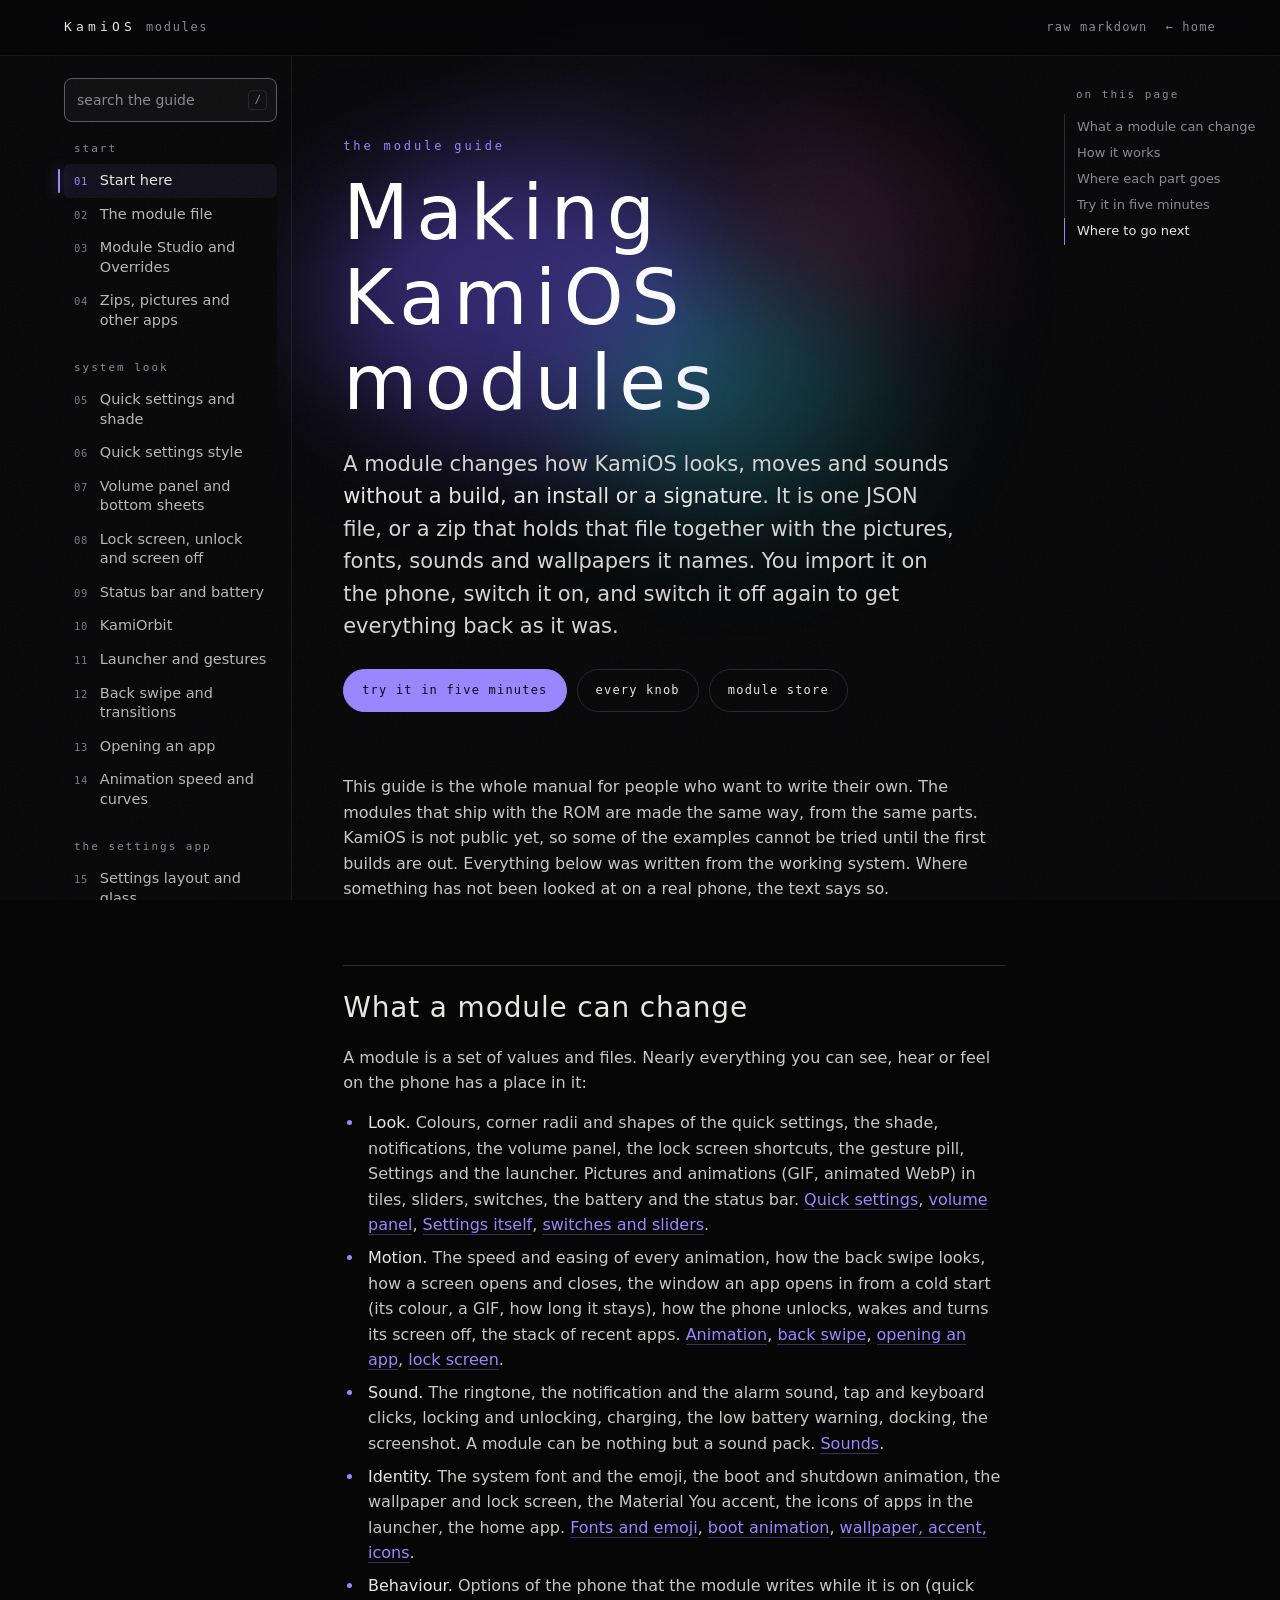
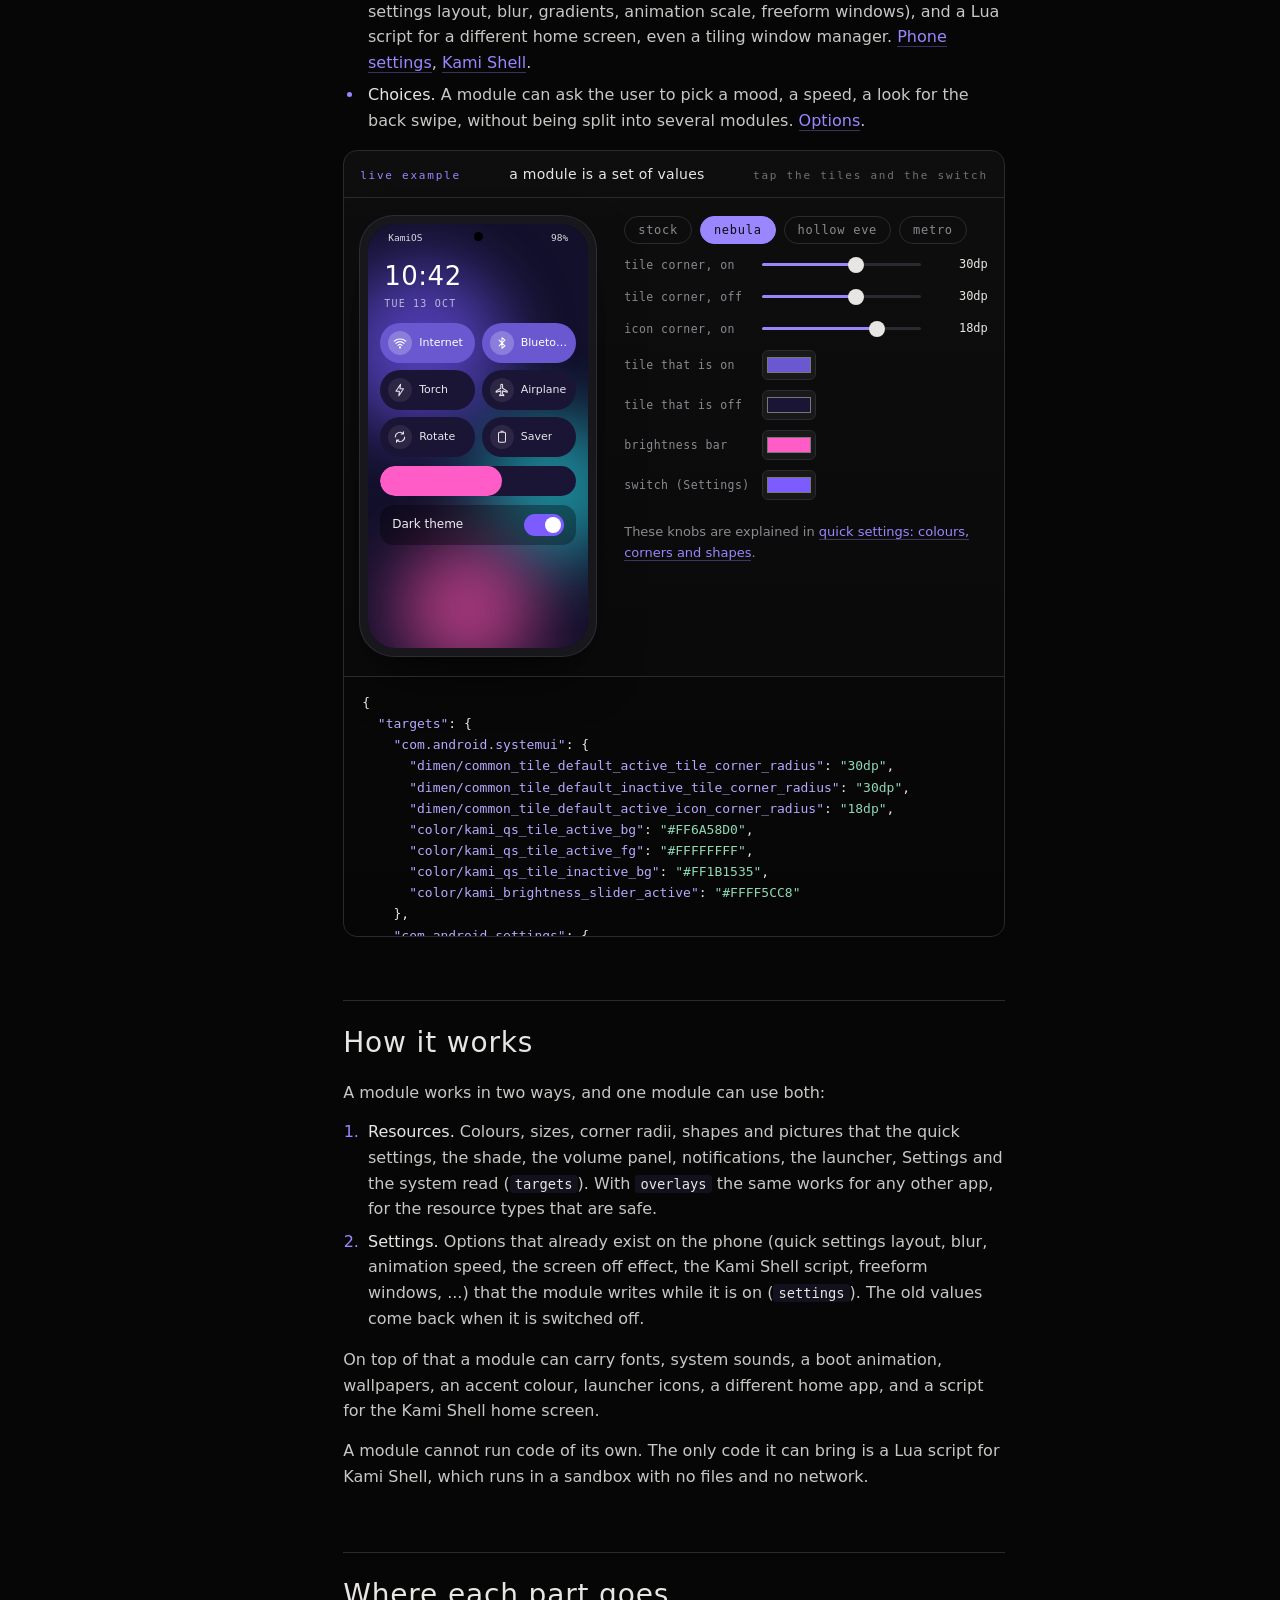
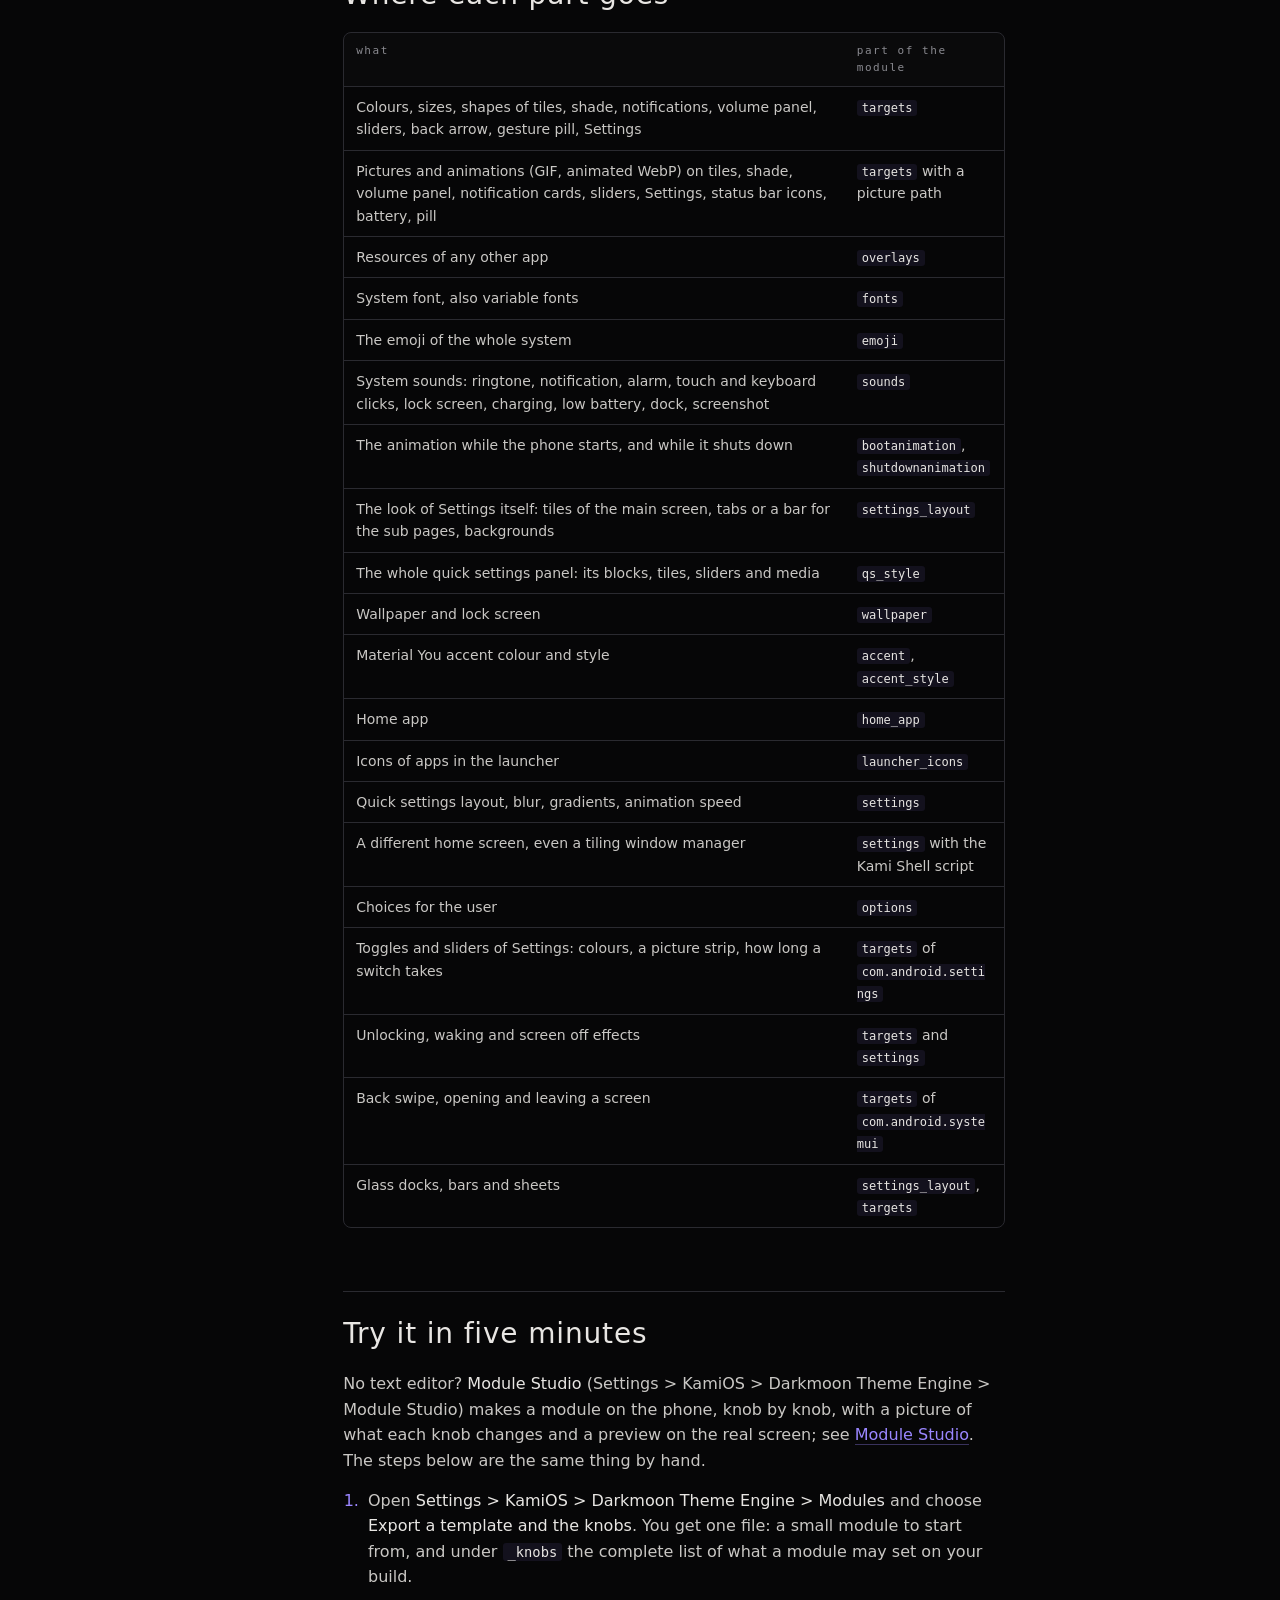
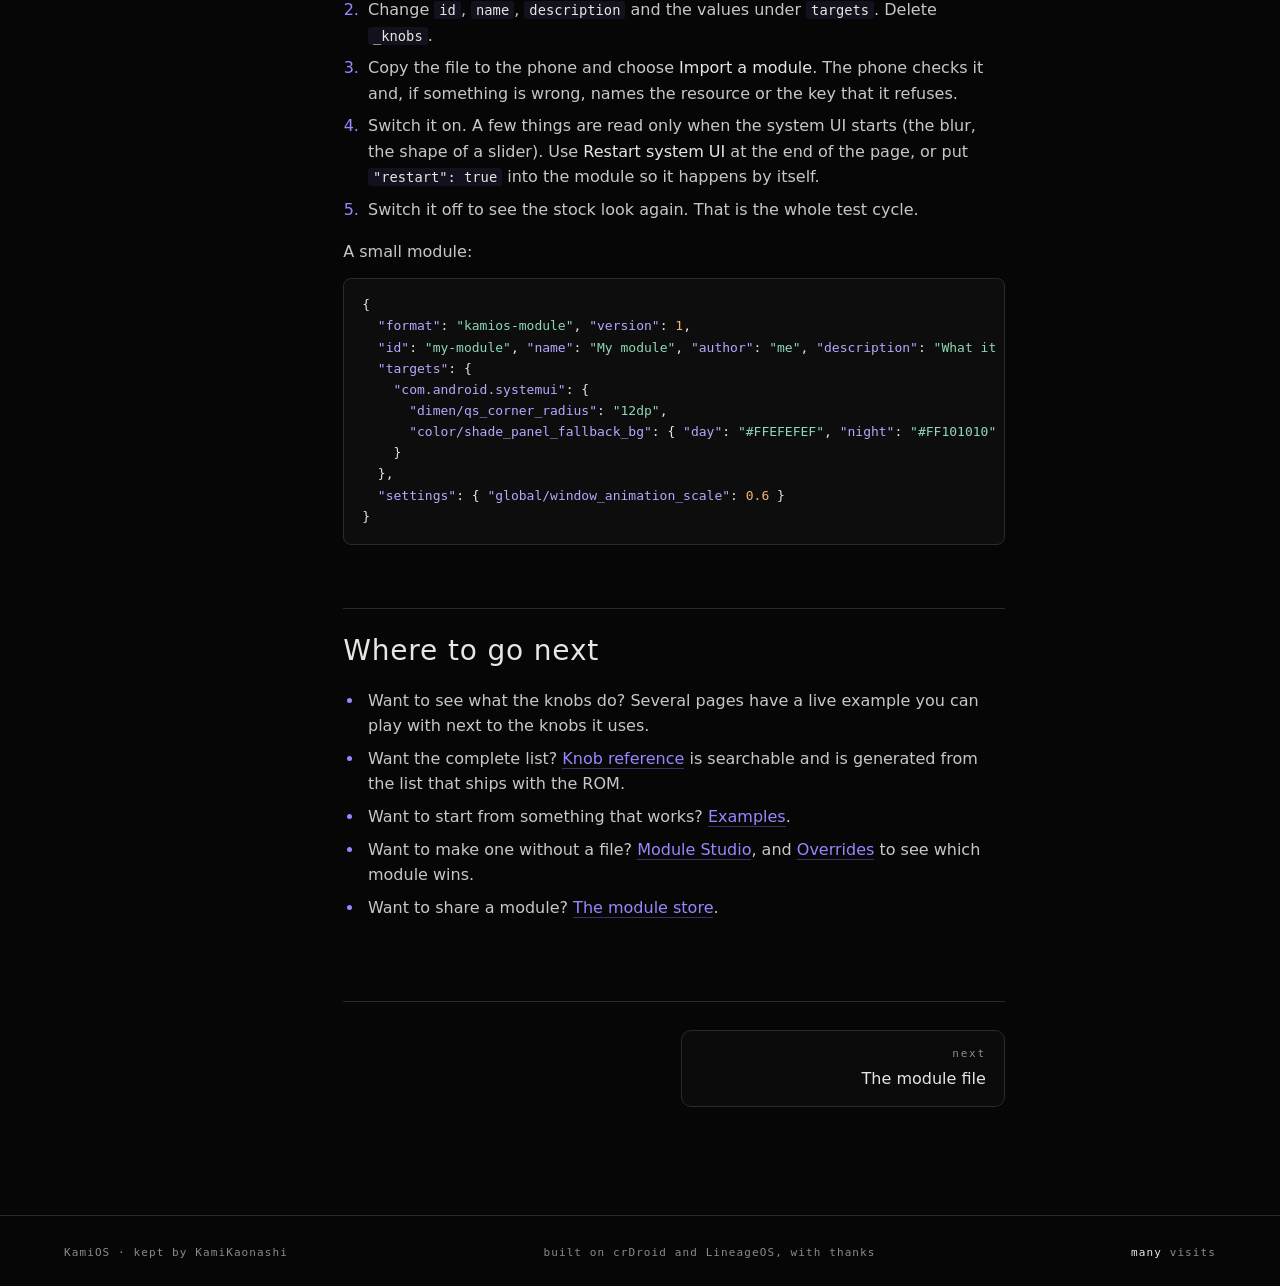
==== commit 3cd3e20d: "Module guide: KamiOrbit keys, list row knobs of the main screen; refresh the knob list" ====
--- a/modules.html
+++ b/modules.html
@@ -45,31 +45,32 @@
         <a class="item" href="#volume-panel-and-bottom-sheets" data-tab="volume-panel-and-bottom-sheets"><em>07</em><span>Volume panel and bottom sheets</span></a>
         <a class="item" href="#lock-screen-unlock-and-screen-off" data-tab="lock-screen-unlock-and-screen-off"><em>08</em><span>Lock screen, unlock and screen off</span></a>
         <a class="item" href="#status-bar-and-battery" data-tab="status-bar-and-battery"><em>09</em><span>Status bar and battery</span></a>
-        <a class="item" href="#launcher-and-gestures" data-tab="launcher-and-gestures"><em>10</em><span>Launcher and gestures</span></a>
-        <a class="item" href="#back-swipe-and-transitions" data-tab="back-swipe-and-transitions"><em>11</em><span>Back swipe and transitions</span></a>
-        <a class="item" href="#opening-an-app" data-tab="opening-an-app"><em>12</em><span>Opening an app</span></a>
-        <a class="item" href="#animation-speed-and-curves" data-tab="animation-speed-and-curves"><em>13</em><span>Animation speed and curves</span></a>
+        <a class="item" href="#kamiorbit-the-capsule-around-the-camera" data-tab="kamiorbit-the-capsule-around-the-camera"><em>10</em><span>KamiOrbit</span></a>
+        <a class="item" href="#launcher-and-gestures" data-tab="launcher-and-gestures"><em>11</em><span>Launcher and gestures</span></a>
+        <a class="item" href="#back-swipe-and-transitions" data-tab="back-swipe-and-transitions"><em>12</em><span>Back swipe and transitions</span></a>
+        <a class="item" href="#opening-an-app" data-tab="opening-an-app"><em>13</em><span>Opening an app</span></a>
+        <a class="item" href="#animation-speed-and-curves" data-tab="animation-speed-and-curves"><em>14</em><span>Animation speed and curves</span></a>
       </div>
       <div class="grp"><h2>The Settings app</h2>
-        <a class="item" href="#settings-layout-and-glass" data-tab="settings-layout-and-glass"><em>14</em><span>Settings layout and glass</span></a>
-        <a class="item" href="#switches-and-sliders" data-tab="switches-and-sliders"><em>15</em><span>Switches and sliders</span></a>
+        <a class="item" href="#settings-layout-and-glass" data-tab="settings-layout-and-glass"><em>15</em><span>Settings layout and glass</span></a>
+        <a class="item" href="#switches-and-sliders" data-tab="switches-and-sliders"><em>16</em><span>Switches and sliders</span></a>
       </div>
       <div class="grp"><h2>Fonts, sounds and more</h2>
-        <a class="item" href="#fonts-and-emoji" data-tab="fonts-and-emoji"><em>16</em><span>Fonts and emoji</span></a>
-        <a class="item" href="#sounds" data-tab="sounds"><em>17</em><span>Sounds</span></a>
-        <a class="item" href="#boot-and-shutdown-animation" data-tab="boot-and-shutdown-animation"><em>18</em><span>Boot and shutdown animation</span></a>
-        <a class="item" href="#wallpaper-accent-and-icons" data-tab="wallpaper-accent-and-icons"><em>19</em><span>Wallpaper, accent and icons</span></a>
+        <a class="item" href="#fonts-and-emoji" data-tab="fonts-and-emoji"><em>17</em><span>Fonts and emoji</span></a>
+        <a class="item" href="#sounds" data-tab="sounds"><em>18</em><span>Sounds</span></a>
+        <a class="item" href="#boot-and-shutdown-animation" data-tab="boot-and-shutdown-animation"><em>19</em><span>Boot and shutdown animation</span></a>
+        <a class="item" href="#wallpaper-accent-and-icons" data-tab="wallpaper-accent-and-icons"><em>20</em><span>Wallpaper, accent and icons</span></a>
       </div>
       <div class="grp"><h2>Behaviour and scripts</h2>
-        <a class="item" href="#phone-settings" data-tab="phone-settings"><em>20</em><span>Phone settings</span></a>
-        <a class="item" href="#kami-shell-a-home-screen-in-lua" data-tab="kami-shell-a-home-screen-in-lua"><em>21</em><span>Kami Shell</span></a>
-        <a class="item" href="#windows-in-tiles-the-tiling-wm-module" data-tab="windows-in-tiles-the-tiling-wm-module"><em>22</em><span>Windows in tiles</span></a>
+        <a class="item" href="#phone-settings" data-tab="phone-settings"><em>21</em><span>Phone settings</span></a>
+        <a class="item" href="#kami-shell-a-home-screen-in-lua" data-tab="kami-shell-a-home-screen-in-lua"><em>22</em><span>Kami Shell</span></a>
+        <a class="item" href="#windows-in-tiles-the-tiling-wm-module" data-tab="windows-in-tiles-the-tiling-wm-module"><em>23</em><span>Windows in tiles</span></a>
       </div>
       <div class="grp"><h2>Reference and sharing</h2>
-        <a class="item" href="#knob-reference" data-tab="knob-reference"><em>23</em><span>Knob reference</span></a>
-        <a class="item" href="#examples-and-a-complete-module" data-tab="examples-and-a-complete-module"><em>24</em><span>Examples and a complete module</span></a>
-        <a class="item" href="#the-module-store" data-tab="the-module-store"><em>25</em><span>The module store</span></a>
-        <a class="item" href="#safety-recovery-and-limits" data-tab="safety-recovery-and-limits"><em>26</em><span>Safety, recovery and limits</span></a>
+        <a class="item" href="#knob-reference" data-tab="knob-reference"><em>24</em><span>Knob reference</span></a>
+        <a class="item" href="#examples-and-a-complete-module" data-tab="examples-and-a-complete-module"><em>25</em><span>Examples and a complete module</span></a>
+        <a class="item" href="#the-module-store" data-tab="the-module-store"><em>26</em><span>The module store</span></a>
+        <a class="item" href="#safety-recovery-and-limits" data-tab="safety-recovery-and-limits"><em>27</em><span>Safety, recovery and limits</span></a>
       </div>
       <i class="ind" id="ind" aria-hidden="true"></i>
     </div>
@@ -200,12 +201,23 @@
     <section class="tab" id="status-bar-and-battery" data-title="Status bar and battery" data-group="System look" data-summary="The icons at the top of the screen and the battery.">
 <h1 class="tab-title">Status bar and battery</h1>
 <p>The icons at the top of the screen and the battery.</p><h2 id="status-bar-icons"><a class="anchor" href="#status-bar-icons">Status bar icons</a></h2><p>Status bar icons (<code>com.android.systemui</code>, kind drawable): <code>stat_sys_airplane_mode</code>, <code>stat_sys_alarm</code>, <code>stat_sys_ringer_vibrate</code>, <code>stat_sys_ringer_silent</code>, <code>stat_sys_data_saver</code>, <code>stat_sys_nfc</code> (all seen changing), <code>stat_sys_hotspot</code>, <code>stat_sys_data_bluetooth_connected</code>, <code>stat_sys_cast</code>, <code>stat_sys_headset</code>, <code>stat_sys_vpn_ic</code>, <code>stat_sys_rotate_portrait</code> (same mechanism, not seen yet). Not knobs: the do-not-disturb icon (it comes from the active mode), Wi-Fi and mobile signal (several states and levels), the Bluetooth icons with a battery level (ten variants). The Wi-Fi and the mobile signal can still be changed with <code>overlays</code> (one picture for each level): Wi-Fi is <code>drawable/ic_wifi_signal_0</code> to <code>_4</code> in <code>android</code> and <code>drawable/ic_wifi_0</code> to <code>_3</code> in <code>com.android.systemui</code>, the mobile signal <code>drawable/ic_signal_cellular_N_4_bar</code> (N from 0 to 4) and <code>..._N_5_bar</code> (0 to 5) in <code>android</code> and <code>drawable/ic_mobile_N_4_bar</code> / <code>_5_bar</code> in <code>com.android.systemui</code>. <code>examples/metro_theme.py</code> does it. The states with an exclamation mark or a cut-out keep their own pictures.</p><p>Every <code>stat_sys_*</code> knob takes an animated GIF or WebP; it plays while the icon is shown.</p><h2 id="the-battery"><a class="anchor" href="#the-battery">The battery</a></h2><p>Pictures replace the battery everywhere (status bar, lock screen, shade header) as soon as a frame or a fill is set. With both empty the stock battery is back.</p><div class="tw stack"><table class="stack"><thead><tr><th>Resource</th><th>What</th></tr></thead><tbody><tr><td data-label="Resource"><code>drawable/kami_battery_frame</code></td><td data-label="What">the outline, always drawn</td></tr><tr><td data-label="Resource"><code>drawable/kami_battery_fill</code></td><td data-label="What">the inside, shown from the empty side up to the charge level</td></tr><tr><td data-label="Resource"><code>drawable/kami_battery_charging</code></td><td data-label="What">a picture over both while the phone charges (a bolt)</td></tr><tr><td data-label="Resource"><code>integer/kami_battery_fill_direction</code></td><td data-label="What"><code>0</code> fills from the left, <code>1</code> upwards (a standing battery)</td></tr></tbody></table></div><p><code>bool/kami_battery_charging_cutout</code> makes the charging picture cut its shape out of the frame and the fill instead of being drawn over them, so a bolt shows even on a full battery (a white bolt over a white fill would not).</p><p>Make them <strong>white with transparency</strong>: the status bar tints them (charging green, red when low). They are drawn at the same size, as large as fits the status bar, so give them the same canvas. The percentage text and the battery saver tile are not part of this.</p>
-<nav class="pager" aria-label="Previous and next page"><a class="prev" href="#lock-screen-unlock-and-screen-off"><small>previous</small><span>Lock screen, unlock and screen off</span></a><a class="next" href="#launcher-and-gestures"><small>next</small><span>Launcher and gestures</span></a></nav>
+<nav class="pager" aria-label="Previous and next page"><a class="prev" href="#lock-screen-unlock-and-screen-off"><small>previous</small><span>Lock screen, unlock and screen off</span></a><a class="next" href="#kamiorbit-the-capsule-around-the-camera"><small>next</small><span>KamiOrbit</span></a></nav>
+    </section>
+    <section class="tab" id="kamiorbit-the-capsule-around-the-camera" data-title="KamiOrbit" data-group="System look" data-summary="KamiOrbit (Settings &gt; KamiOS Extensions) is a small capsule around the front camera of the phone: the song that plays (its cover and an equalizer,...">
+<h1 class="tab-title">KamiOrbit: the capsule around the camera</h1>
+<p>KamiOrbit (Settings &gt; KamiOS Extensions) is a small capsule around the front camera of the phone: the song that plays (its cover and an equalizer, or the icon of the app), a screen recording with a timer, a call, casting, a timer of the clock app, and any voice recorder app. A tap on a song opens a player card, a tap on a recording asks to stop it, a swipe to the side goes to the next thing, a swipe up folds it into two brackets around the camera. It finds the camera from the display, so it fits phones with the camera in the middle, and it takes the place of the Dynamic Bar (only one of them is on).</p><p>Every knob is a setting of the phone, so a module sets it in <code>settings</code> like the quick settings options. The keys are in the <code>secure</code> table:</p><pre><code class="lang-json">"settings": {
+  "secure/kami_bar_enabled": true,
+  "secure/kami_bar_roundness": 40,
+  "secure/kami_bar_halo": 3,
+  "secure/kami_bar_halo_effect": 2,
+  "secure/kami_bar_glow_size": 14
+}</code></pre><div class="tw stack"><table class="stack"><thead><tr><th>Key</th><th>Value</th></tr></thead><tbody><tr><td data-label="Key"><code>secure/kami_bar_enabled</code></td><td data-label="Value"><code>true</code> switches KamiOrbit on (and the Dynamic Bar off), <code>false</code> off</td></tr><tr><td data-label="Key"><code>secure/kami_bar_color_mode</code></td><td data-label="Value">0 black, 1 the colour of the thing it shows, 2 the accent of the theme. A recording stays black inside its frame in mode 0 and 2</td></tr><tr><td data-label="Key"><code>secure/kami_bar_opacity</code></td><td data-label="Value">20 to 100, the fill of the capsule and the card</td></tr><tr><td data-label="Key"><code>secure/kami_bar_roundness</code></td><td data-label="Value">0 (square) to 100 (round as a pill); the card follows it</td></tr><tr><td data-label="Key"><code>secure/kami_bar_scale</code></td><td data-label="Value">50 to 150, the size of what is inside the capsule in percent; the capsule keeps covering the camera</td></tr><tr><td data-label="Key"><code>secure/kami_bar_gap_adjust</code></td><td data-label="Value">-16 to 40 dp: the gap for the camera is the size of the camera, found by the display, this makes it wider or narrower (never narrower than the camera)</td></tr><tr><td data-label="Key"><code>secure/kami_bar_x_dp</code>, <code>secure/kami_bar_y_dp</code></td><td data-label="Value">-80 to 80 and -8 to 16 dp, moves the capsule</td></tr><tr><td data-label="Key"><code>secure/kami_bar_halo</code></td><td data-label="Value">the light around the capsule: 0 off, 1 a frame, 2 a glow, 3 both. The colour is the colour of the app of the song, red for a recording, green for a call</td></tr><tr><td data-label="Key"><code>secure/kami_bar_halo_source</code></td><td data-label="Value">0 the colour of the app or the thing, 1 the own colour of the next key</td></tr><tr><td data-label="Key"><code>secure/kami_bar_halo_color</code></td><td data-label="Value">the own colour of the halo as a signed ARGB number (<code>0xFFB388FF</code> is <code>-5011201</code>)</td></tr><tr><td data-label="Key"><code>secure/kami_bar_halo_effect</code></td><td data-label="Value">0 solid, 1 pulse, 2 rainbow (turns round and ignores the colour)</td></tr><tr><td data-label="Key"><code>secure/kami_bar_halo_width</code></td><td data-label="Value">1 to 8 dp, thickness of the frame</td></tr><tr><td data-label="Key"><code>secure/kami_bar_glow_size</code></td><td data-label="Value">2 to 30 dp, how far the glow reaches</td></tr><tr><td data-label="Key"><code>secure/kami_bar_card_blur</code></td><td data-label="Value"><code>true</code> blurs what is behind the player card (the opacity still counts)</td></tr><tr><td data-label="Key"><code>secure/kami_bar_card_halo</code></td><td data-label="Value">0 to 3, the same frame and glow around the player card, in the colour of the app of the song</td></tr><tr><td data-label="Key"><code>secure/kami_bar_music_icon</code></td><td data-label="Value"><code>true</code> shows the icon of the music app instead of the equalizer</td></tr><tr><td data-label="Key"><code>secure/kami_bar_hide_paused</code></td><td data-label="Value"><code>true</code> takes the capsule away while the song is paused</td></tr><tr><td data-label="Key"><code>secure/kami_bar_extras</code></td><td data-label="Value"><code>false</code> shows music only, no recording, call, casting, timer or recorder app</td></tr><tr><td data-label="Key"><code>secure/kami_bar_haptics</code></td><td data-label="Value"><code>false</code> switches the vibration of taps and swipes off</td></tr></tbody></table></div>
+<nav class="pager" aria-label="Previous and next page"><a class="prev" href="#status-bar-and-battery"><small>previous</small><span>Status bar and battery</span></a><a class="next" href="#launcher-and-gestures"><small>next</small><span>Launcher and gestures</span></a></nav>
     </section>
     <section class="tab" id="launcher-and-gestures" data-title="Launcher and gestures" data-group="System look" data-summary="The bar you swipe up from, the stack of recent apps and the arrow that follows your finger at the screen edge.">
 <h1 class="tab-title">Launcher and gestures</h1>
 <p>The bar you swipe up from, the stack of recent apps and the arrow that follows your finger at the screen edge.</p><h2 id="the-gesture-pill"><a class="anchor" href="#the-gesture-pill">The gesture pill</a></h2><p>The bar at the bottom that you swipe up from. These are resources of <code>com.android.launcher3</code>.</p><div class="tw stack"><table class="stack"><thead><tr><th>Resource</th><th>What it does</th></tr></thead><tbody><tr><td data-label="Resource"><code>dimen/kami_pill_width_scale</code></td><td data-label="What it does">how long the pill is, times what the navigation settings chose (2 is twice as long)</td></tr><tr><td data-label="Resource"><code>dimen/kami_pill_height_scale</code></td><td data-label="What it does">how thick it is, times the setting (it stops at the height of its window, about 25 dp)</td></tr><tr><td data-label="Resource"><code>dimen/kami_pill_follow</code></td><td data-label="What it does">how far it moves with your finger at the bottom edge: 0 stays still, 1 stock, 2 twice as far</td></tr><tr><td data-label="Resource"><code>dimen/kami_pill_stiffness</code></td><td data-label="What it does">the spring that brings it back: higher snaps back faster (stock 380)</td></tr><tr><td data-label="Resource"><code>dimen/kami_pill_damping</code></td><td data-label="What it does">how much it wobbles on the way back: 1 none, 0.62 stock, 0.2 a lot</td></tr><tr><td data-label="Resource"><code>drawable/kami_pill_image</code></td><td data-label="What it does">a picture, also an animated GIF or WebP, in place of the pill; it is stretched to the pill, so draw it wide and flat (480 x 24 is plenty); the pill colour is not drawn behind it</td></tr><tr><td data-label="Resource"><code>bool/kami_pill_image_clip</code></td><td data-label="What it does">true cuts the picture to the rounded pill (default), false lets it keep its own shape</td></tr><tr><td data-label="Resource"><code>color/taskbar_stashed_handle_light_color</code>, <code>..._dark_color</code></td><td data-label="What it does">the colour of the pill on a dark / on a light background</td></tr></tbody></table></div><h2 id="an-app-closing-into-its-icon"><a class="anchor" href="#an-app-closing-into-its-icon">An app closing into its icon</a></h2><p>Swiping up from an app, the home button and back to the home screen make the app shrink into its icon. These are resources of <code>com.android.launcher3</code>.</p><div class="tw stack"><table class="stack"><thead><tr><th>Resource</th><th>What it does</th></tr></thead><tbody><tr><td data-label="Resource"><code>dimen/kami_close_speed</code></td><td data-label="What it does">how fast the app closes: 1 stock, 2 twice as fast, 0.5 half as fast (0.3 to 3)</td></tr><tr><td data-label="Resource"><code>string/kami_close_effect</code></td><td data-label="What it does">how the app goes into its icon: <code>stock</code> (the shrinking card) or <code>lamp</code> (the magic lamp, see below)</td></tr><tr><td data-label="Resource"><code>dimen/swipe_up_rect_x_damping_ratio</code>, <code>..._y_damping_ratio</code></td><td data-label="What it does">how much the window bounces into the icon after you let go: 1 none, stock about 0.96, 0.5 a clear wobble</td></tr></tbody></table></div><p>Speed changes the spring of the swipe and the length of the fade of the home button. The wobble belongs to the swipe; the home button only fades. These knobs do not depend on the gesture pill. The example <code>closing-lab.zip</code> (<code>examples/make-closing-lab.py</code>) has two separate choices, the speed (fast, stock, slow) and the bounce (none, stock, bouncy, jelly), that can be mixed freely.</p><p><strong>Magic lamp.</strong> <code>string/kami_close_effect</code> set to <code>lamp</code> (the example <code>examples/magic-lamp.json</code>, or Settings &gt; KamiOS &gt; Launcher motion) pinches the window into a funnel and sucks it into the middle of its icon, like the magic lamp of Compiz and GNOME. It plays after you let go of the swipe up, it does not follow the finger, and it has its own length (it ignores <code>kami_close_speed</code> and the bounce). The same app opens by unrolling out of its icon, but only after it was closed with the lamp once in this session (the launcher keeps a picture of the last three apps; without one the opening is the stock one). It works for an icon on the home screen or in the hotseat. An icon in a folder, a widget, an app opened from the app drawer, the home button and the back gesture keep the stock animation.</p><h2 id="recents"><a class="anchor" href="#recents">Recents</a></h2><p>The module <strong>Recents style</strong> (one module, one choice: carousel, fan with the right cards on top, fan with the middle card on top, soft overlap or tight deck) sets the numbers below for you. To make your own look, set them yourself.</p><p>These tune the stack of cards. They only act while "Stacked cards" is on in the launcher settings.</p><div class="tw stack"><table class="stack"><thead><tr><th>Resource</th><th>Kind</th><th>Default</th><th>What</th></tr></thead><tbody><tr><td data-label="Resource"><code>dimen/kami_recents_stack_reach</code></td><td data-label="Kind">float</td><td data-label="Default">0.70</td><td data-label="What">Where the cards behind the middle one pile up, in card steps</td></tr><tr><td data-label="Resource"><code>dimen/kami_recents_stack_flat</code></td><td data-label="Kind">float</td><td data-label="Default">0.45</td><td data-label="What">A card follows the finger one to one up to here, in card steps</td></tr><tr><td data-label="Resource"><code>dimen/kami_recents_stack_shrink</code></td><td data-label="Kind">float</td><td data-label="Default">0.075</td><td data-label="What">Scale a card loses per card step away from the middle</td></tr><tr><td data-label="Resource"><code>dimen/kami_recents_stack_min_scale</code></td><td data-label="Kind">float</td><td data-label="Default">0.8</td><td data-label="What">The smallest scale of a card in the stack</td></tr><tr><td data-label="Resource"><code>dimen/kami_recents_stack_lift</code></td><td data-label="Kind">float</td><td data-label="Default">6</td><td data-label="What">How far the middle card lifts over the others, in dp</td></tr><tr><td data-label="Resource"><code>dimen/kami_recents_stack_rotate_y</code></td><td data-label="Kind">float</td><td data-label="Default">0</td><td data-label="What">Degrees a card turns about the vertical axis per card step (a carousel); capped at 85</td></tr><tr><td data-label="Resource"><code>dimen/kami_recents_stack_rotate_z</code></td><td data-label="Kind">float</td><td data-label="Default">0</td><td data-label="What">Degrees a card tilts per card step away from the middle (a fan)</td></tr><tr><td data-label="Resource"><code>dimen/kami_recents_stack_drop</code></td><td data-label="Kind">float</td><td data-label="Default">0</td><td data-label="What">How far a card sinks per card step, in dp</td></tr><tr><td data-label="Resource"><code>dimen/kami_recents_stack_fade</code></td><td data-label="Kind">float</td><td data-label="Default">0</td><td data-label="What">Opacity a card loses per card step; 0 keeps all cards opaque</td></tr><tr><td data-label="Resource"><code>dimen/kami_recents_stack_min_alpha</code></td><td data-label="Kind">float</td><td data-label="Default">0.3</td><td data-label="What">The least opacity a faded card keeps</td></tr><tr><td data-label="Resource"><code>integer/kami_recents_stack_order</code></td><td data-label="Kind">int</td><td data-label="Default">0</td><td data-label="What">0: the middle card is on top; 1: cards further right are over the ones to their left</td></tr></tbody></table></div><p>Combine them: <code>rotate_y</code> 30 with <code>fade</code> 0.12 is a carousel, <code>rotate_z</code> 6 with <code>drop</code> 36 and <code>order</code> 1 is a fan.</p><h2 id="the-back-gesture-arrow"><a class="anchor" href="#the-back-gesture-arrow">The back gesture arrow</a></h2><p>The arrow that follows your finger when you swipe back from the screen edge: <code>color/kami_back_arrow</code> (the arrow), <code>color/kami_back_arrow_bg</code> (the round shape behind it), <code>dimen/navigation_edge_arrow_thickness</code> (the line). The shape is <code>integer/config_backGestureArrowMode</code> (0 the stock line arrow, 1 a filled arrow, 2 your own) with <code>string/config_backGestureArrowPathData</code> for mode 2: SVG path data in a box where x runs from 0 (the tip) towards the screen edge and y from -1 to 1. The stock chevron is <code>M 1,-1 L 0,0 L 1,1</code>; add a tail with <code>M 0,0 L 2,0</code>. The other edge mirrors it. A path that cannot be read falls back to the chevron. The colours are read when the panel is set up, so restart the system UI.</p>
-<nav class="pager" aria-label="Previous and next page"><a class="prev" href="#status-bar-and-battery"><small>previous</small><span>Status bar and battery</span></a><a class="next" href="#back-swipe-and-transitions"><small>next</small><span>Back swipe and transitions</span></a></nav>
+<nav class="pager" aria-label="Previous and next page"><a class="prev" href="#kamiorbit-the-capsule-around-the-camera"><small>previous</small><span>KamiOrbit</span></a><a class="next" href="#back-swipe-and-transitions"><small>next</small><span>Back swipe and transitions</span></a></nav>
     </section>
     <section class="tab" id="back-swipe-and-transitions" data-title="Back swipe and transitions" data-group="System look" data-summary="What the screens do when you swipe back from the edge, when you open a page and when you leave it.">
 <h1 class="tab-title">Back swipe and transitions</h1>
@@ -253,7 +265,7 @@
   "bool/kami_page_show_wallpaper": true,
   "dimen/kami_page_blur": "30dp",
   "color/kami_page_bg": { "day": "#8CF7EEFF", "night": "#8C140A24" }
-} }</code></pre><p>For an animated page a GIF of about 500 px width is enough (it is stretched to the screen) and a few hundred KB is sensible.</p><h2 id="the-look-of-the-main-screen"><a class="anchor" href="#the-look-of-the-main-screen">The look of the main screen</a></h2><p>The KamiOS look of the first screen: a card, tiles, a list (<code>com.android.settings</code>). With the KamiOS style switch off the stock look returns.</p><div class="tw stack"><table class="stack"><thead><tr><th>Resource</th><th>Kind</th><th>What</th></tr></thead><tbody><tr><td data-label="Resource"><code>color/kami_bento_tile</code></td><td data-label="Kind">color</td><td data-label="What">Colour of the tiles. Each tile gets a tint of the palette and a soft light over it</td></tr><tr><td data-label="Resource"><code>color/kami_bento_hero</code></td><td data-label="Kind">color</td><td data-label="What">Colour of the card at the top</td></tr><tr><td data-label="Resource"><code>drawable/kami_hero_image</code></td><td data-label="Kind">drawable</td><td data-label="What">A picture over the card at the top, cut to the card; a GIF or animated WebP plays while the screen is shown</td></tr><tr><td data-label="Resource"><code>dimen/kami_bento_radius</code></td><td data-label="Kind">dimension</td><td data-label="What">Corner radius of the tiles</td></tr><tr><td data-label="Resource"><code>dimen/kami_hero_radius</code></td><td data-label="Kind">dimension</td><td data-label="What">Corner radius of the card at the top</td></tr><tr><td data-label="Resource"><code>dimen/kami_bento_icon_radius</code></td><td data-label="Kind">dimension</td><td data-label="What">The round behind the symbol (24dp is a circle, 0dp a square)</td></tr><tr><td data-label="Resource"><code>dimen/kami_bento_gap</code></td><td data-label="Kind">dimension</td><td data-label="What">Gap between tiles</td></tr><tr><td data-label="Resource"><code>dimen/kami_bento_tile_height</code></td><td data-label="Kind">dimension</td><td data-label="What">Height of a tile</td></tr><tr><td data-label="Resource"><code>integer/kami_bento_columns</code></td><td data-label="Kind">int</td><td data-label="What">Tiles per row: 1, 2 or 3</td></tr><tr><td data-label="Resource"><code>color/kami_page_bg</code>, <code>drawable/kami_page_background</code></td><td data-label="Kind"></td><td data-label="What">The page behind, see "Moving pictures"</td></tr></tbody></table></div><p>With these a flat, square Settings is a module, not a build.</p>
+} }</code></pre><p>For an animated page a GIF of about 500 px width is enough (it is stretched to the screen) and a few hundred KB is sensible.</p><h2 id="the-look-of-the-main-screen"><a class="anchor" href="#the-look-of-the-main-screen">The look of the main screen</a></h2><p>The KamiOS look of the first screen: a card, tiles, a list (<code>com.android.settings</code>). With the KamiOS style switch off the stock look returns.</p><div class="tw stack"><table class="stack"><thead><tr><th>Resource</th><th>Kind</th><th>What</th></tr></thead><tbody><tr><td data-label="Resource"><code>color/kami_bento_tile</code></td><td data-label="Kind">color</td><td data-label="What">Colour of the tiles. Each tile gets a tint of the palette and a soft light over it</td></tr><tr><td data-label="Resource"><code>color/kami_bento_hero</code></td><td data-label="Kind">color</td><td data-label="What">Colour of the card at the top</td></tr><tr><td data-label="Resource"><code>drawable/kami_hero_image</code></td><td data-label="Kind">drawable</td><td data-label="What">A picture over the card at the top, cut to the card; a GIF or animated WebP plays while the screen is shown</td></tr><tr><td data-label="Resource"><code>dimen/kami_bento_radius</code></td><td data-label="Kind">dimension</td><td data-label="What">Corner radius of the tiles</td></tr><tr><td data-label="Resource"><code>dimen/kami_hero_radius</code></td><td data-label="Kind">dimension</td><td data-label="What">Corner radius of the card at the top</td></tr><tr><td data-label="Resource"><code>dimen/kami_bento_icon_radius</code></td><td data-label="Kind">dimension</td><td data-label="What">The round behind the symbol (24dp is a circle, 0dp a square)</td></tr><tr><td data-label="Resource"><code>dimen/kami_bento_gap</code></td><td data-label="Kind">dimension</td><td data-label="What">Gap between tiles</td></tr><tr><td data-label="Resource"><code>dimen/kami_bento_tile_height</code></td><td data-label="Kind">dimension</td><td data-label="What">Height of a tile</td></tr><tr><td data-label="Resource"><code>integer/kami_bento_columns</code></td><td data-label="Kind">int</td><td data-label="What">Tiles per row: 1, 2 or 3</td></tr><tr><td data-label="Resource"><code>color/kami_list_row</code></td><td data-label="Kind">color</td><td data-label="What">Colour of the cards of the rows that are not tiles: Google services and preferences, Digital Wellbeing, KamiOS Extensions and any page another app adds. It holds for every look of the screen (the tiles, the list, the stock look)</td></tr><tr><td data-label="Resource"><code>dimen/kami_list_radius</code></td><td data-label="Kind">dimension</td><td data-label="What">The outer rounding of those cards (the top of the first row, the bottom of the last one); 0dp makes them square</td></tr><tr><td data-label="Resource"><code>dimen/kami_list_inner_radius</code></td><td data-label="Kind">dimension</td><td data-label="What">The rounding where two of those rows meet (4dp by default)</td></tr><tr><td data-label="Resource"><code>color/kami_page_bg</code>, <code>drawable/kami_page_background</code></td><td data-label="Kind"></td><td data-label="What">The page behind, see "Moving pictures"</td></tr></tbody></table></div><p>With these a flat, square Settings is a module, not a build.</p>
 <nav class="pager" aria-label="Previous and next page"><a class="prev" href="#animation-speed-and-curves"><small>previous</small><span>Animation speed and curves</span></a><a class="next" href="#switches-and-sliders"><small>next</small><span>Switches and sliders</span></a></nav>
     </section>
     <section class="tab" id="switches-and-sliders" data-title="Switches and sliders" data-group="The Settings app" data-summary="The switches and sliders are the parts of Settings you touch most, so a module can restyle them completely: colours, pictures that move, a whole...">
@@ -457,7 +469,7 @@
   <span>built on crDroid and LineageOS, with thanks</span>
   <span class="visits"><span id="visit-count">&mdash;</span> visits</span>
 </footer>
-<script type="application/json" id="knobs-data">[["com.android.systemui","dimen/common_tile_default_active_tile_corner_radius","dimension","Quick settings","Active tile rounding","Corner radius of a tile that is on.","24dp",0],["com.android.systemui","dimen/common_tile_default_inactive_tile_corner_radius","dimension","Quick settings","Inactive tile rounding","Corner radius of a tile that is off.","50dp",0],["com.android.systemui","dimen/common_tile_default_active_icon_corner_radius","dimension","Quick settings","Active icon rounding","Corner radius of the icon background of a tile that is on.","16dp",0],["com.android.systemui","dimen/common_tile_default_inactive_icon_corner_radius","dimension","Quick settings","Inactive icon rounding","Corner radius of the icon background of a tile that is off.","50dp",0],["com.android.systemui","dimen/qs_corner_radius","dimension","Quick settings","Panel rounding","Rounding of the quick settings panel and the footer.","28dp",0],["com.android.systemui","integer/kami_slider_shape","int","Quick settings","Brightness slider shape","-1 is the shape chosen in the settings, 0 the stock shape, 1 circle, 2 rounded square, 3 square.","-1",0],["com.android.systemui","integer/kami_footer_button_shape","int","Quick settings","Footer buttons","Shape of the settings and power buttons: 0 circle, 1 square, 2 rounded.","0",0],["com.android.systemui","bool/kami_blur_enabled","bool","Shade","Blur","False turns off the blur behind the shade, the lock screen and the other SystemUI windows; the shade becomes an opaque surface.","true",0],["com.android.systemui","color/shade_panel_fallback_fg","color","Shade","Shade colour, top layer","With no blur the shade is a mix of two colours, this is the first.","accent",0],["com.android.systemui","color/shade_panel_fallback_bg","color","Shade","Shade colour, bottom layer","The second colour of the shade without blur.","neutral",0],["com.android.systemui","color/shade_panel_fallback","color","Shade","Shade colour, dialogs","The colour of the volume dialog background and similar surfaces.","accent",0],["com.android.systemui","color/notification_scrim_base","color","Shade","Notification area colour","Base colour behind the notifications.","neutral",0],["com.android.systemui","color/shade_scrim_background_dark","color","Shade","Dimmed background","Colour of the scrim behind the shade.","black",0],["com.android.systemui","dimen/notification_corner_radius","dimension","Shade","Notification rounding","Corner radius of a notification.","28dp",0],["com.android.systemui","dimen/notification_corner_radius_small","dimension","Shade","Notification rounding, inner","Corner radius of notifications that touch another one.","4dp",0],["com.android.systemui","dimen/notification_scrim_corner_radius","dimension","Shade","Notification area rounding","Corner radius of the area behind the notifications.","32dp",0],["com.android.systemui","color/kami_notification_bg","color","Notifications","Notification card colour","Background of every notification card and of the heads-up pop-up. Cards that an app colours (a call, a music player) keep the colour of the app. Leave it out to keep the theme colour (Material You). Give it some alpha to see the shade through the cards.","the theme colour",0],["com.android.systemui","drawable/kami_notification_image","drawable","Notifications","Notification card picture","A picture over the background of every notification card and of the heads-up pop-up, cut to the corners of the card. Cards that an app colours do not get it. PNG, WebP, JPG or GIF up to 2560px and 3 MB; an animated GIF or WebP moves while it is shown. It covers the card (centred, cropped), so give it some alpha to let the colour through, the text stays on top of it.","no picture",0],["com.android.systemui","color/kami_back_arrow","color","Back gesture","Back arrow colour","Colour of the arrow that follows your finger when you swipe back from the edge. Leave it out to keep the theme colour (Material You).","the theme colour",0],["com.android.systemui","color/kami_back_arrow_bg","color","Back gesture","Back arrow background colour","Colour of the round shape behind the back arrow. Leave it out to keep the theme colour (Material You).","the theme colour",0],["com.android.systemui","integer/config_backGestureArrowMode","int","Back gesture","Back arrow style","0 is the stock arrow drawn with a line, 1 a filled arrow, 2 your own shape from the arrow shape.","0",0],["com.android.systemui","string/config_backGestureArrowPathData","string","Back gesture","Back arrow shape","The shape of the arrow for style 2, as SVG path data in a box where x runs from 0 (the tip) towards the screen edge, and y from -1 to 1 (up and down). The stock chevron is 'M 1,-1 L 0,0 L 1,1'; add a tail with 'M 0,0 L 2,0'. It is drawn as a line and scaled to the size of the arrow, and the same shape is mirrored for the other edge.","M 1,-1 L 0,0 L 1,1",0],["com.android.systemui","dimen/navigation_edge_arrow_thickness","dimension","Back gesture","Back arrow line thickness","How thick the line of the back arrow is.","4dp",0],["com.android.systemui","string/kami_back_style","string","Back gesture","How the back swipe changes the screen","What you see when you swipe back from the edge, between two apps or two screens of an app that supports the back preview. stock is the shrinking card with the screen below it. off shows nothing, the screen changes as soon as you let go. fade, zoom (the old screen flies at you), flip (like a card, the new screen is its back), book (a page that turns, the new screen is under it), spin (the old screen is thrown away) and glitch (stutters, jumps and flickers into the new screen) are the others. Going back to the home screen and the previews that an app draws itself keep their own animation.","stock",0],["com.android.systemui","integer/kami_back_duration","int","Back gesture","Length of the change","How long the second part takes, after you let go of the swipe, in milliseconds. 0 takes the length of the look (300 to 520). Only for the looks of the setting above, not for stock.","0",0],["com.android.systemui","string/kami_open_style","string","Back gesture","Going into a screen","How a screen of an app comes in when you open it, for example a sub page of Settings. stock keeps the animation of the system. off cuts at once. fade, zoom, flip (the screen turns like a card), book (a page that lands from the right edge or turns away), spin (the screen is thrown in or away) and glitch (stutters and flickers) are the others. Screens that an app animates itself, dialogs and tasks (opening an app) keep their own animation.","stock",0],["com.android.systemui","string/kami_close_style","string","Back gesture","Leaving a screen","How a screen goes away when the app finishes it (the arrow in the top bar, the back button). It plays the same looks as the back swipe. stock keeps the animation of the system. off cuts at once. fade, zoom, flip (the screen turns like a card), book (a page that lands from the right edge or turns away), spin (the screen is thrown in or away) and glitch (stutters and flickers) are the others. The swipe from the edge has its own setting.","stock",0],["com.android.systemui","integer/kami_transition_duration","int","Back gesture","Length of going in and out","How long going into or out of a screen takes, in milliseconds. 0 takes the length of the look (300 to 520).","0",0],["com.android.systemui","drawable/kami_back_overlay","drawable","Back gesture","Picture over the change","A picture over both screens while the back swipe plays, centred and cropped to the display. PNG, WebP, JPG or GIF up to 2560px and 3 MB; an animated GIF or WebP moves, so a glitch, static or light leak GIF makes a new look. Give it some alpha to see the screens through it. It works with every look of the setting above except stock.","no picture",0],["com.android.systemui","integer/kami_back_overlay_alpha","int","Back gesture","Strength of the picture","How much of the picture shows, in percent (0 to 100).","100",0],["com.android.systemui","integer/kami_back_overlay_mode","int","Back gesture","When the picture shows","0 shows it the whole time, 1 fades it in and out so it is strongest in the middle of the change.","0",0],["com.android.launcher3","dimen/kami_recents_stack_reach","float","Recents","Stack reach","Where the cards behind the middle one pile up, in card steps.","0.70",0],["com.android.launcher3","dimen/kami_recents_stack_flat","float","Recents","Stack flat part","A card follows the finger one to one up to here, in card steps.","0.45",0],["com.android.launcher3","dimen/kami_recents_stack_shrink","float","Recents","Stack shrink","Scale a card loses per card step away from the middle.","0.075",0],["com.android.launcher3","dimen/kami_recents_stack_min_scale","float","Recents","Smallest card","The smallest scale of a card in the stack.","0.8",0],["com.android.launcher3","dimen/kami_recents_stack_lift","float","Recents","Stack lift","How far the middle card lifts over the others, in dp.","6",0],["com.android.launcher3","dimen/kami_recents_stack_rotate_y","float","Recents","Carousel turn","Degrees a card turns about the vertical axis per card step away from the middle (0 keeps it flat).","0",0],["com.android.launcher3","dimen/kami_recents_stack_rotate_z","float","Recents","Fan tilt","Degrees a card tilts per card step away from the middle.","0",0],["com.android.launcher3","dimen/kami_recents_stack_drop","float","Recents","Card sink","How far a card sinks per card step, in dp.","0",0],["com.android.launcher3","dimen/kami_recents_stack_fade","float","Recents","Card fade","Opacity a card loses per card step (0 keeps all opaque).","0",0],["com.android.launcher3","dimen/kami_recents_stack_min_alpha","float","Recents","Faintest card","The least opacity a faded card keeps.","0.3",0],["com.android.launcher3","integer/kami_recents_stack_order","int","Recents","Card order","0: the middle card is on top, 1: cards further right are over the ones to their left.","0",0],["com.android.launcher3","dimen/kami_pill_width_scale","float","Gesture pill","Length","How long the gesture pill is, as a multiple of what the navigation settings chose (2 is twice as long, 0.5 half).","1.0",0],["com.android.launcher3","dimen/kami_pill_height_scale","float","Gesture pill","Thickness","How thick the gesture pill is, as a multiple of the setting (it cannot be thicker than its window, about 25dp).","1.0",0],["com.android.launcher3","dimen/kami_pill_follow","float","Gesture pill","Movement","How far the pill moves with the finger when you touch the bottom edge: 0 keeps it still, 1 is the default, 2 moves it twice as far (up and down it stops at 9dp, the size of its window).","1.0",0],["com.android.launcher3","dimen/kami_pill_stiffness","float","Gesture pill","Spring stiffness","How hard the spring is that brings the pill back after you let go. Higher snaps back faster.","380",0],["com.android.launcher3","dimen/kami_pill_damping","float","Gesture pill","Wobble","How much the pill wobbles on its way back: 1 settles without a wobble, 0.62 is the default, 0.2 wobbles a lot.","0.62",0],["com.android.launcher3","drawable/kami_pill_image","drawable","Gesture pill","Pill picture","A picture in place of the pill, drawn in the size of the pill and cut to its rounded shape (see Keep the pill shape). PNG, WebP, JPG or GIF up to 2560px and 3 MB; an animated GIF or WebP moves. The colour of the pill is not drawn behind it.","no picture",0],["com.android.launcher3","bool/kami_pill_image_clip","bool","Gesture pill","Keep the pill shape","True cuts the picture to the rounded pill, false lets the picture keep its own shape inside the pill area.","true",0],["com.android.launcher3","color/taskbar_stashed_handle_light_color","color","Gesture pill","Pill colour on dark","The colour of the pill when what is behind it is dark.","#EBFFFFFF",0],["com.android.launcher3","color/taskbar_stashed_handle_dark_color","color","Gesture pill","Pill colour on light","The colour of the pill when what is behind it is light.","#99000000",0],["com.android.launcher3","dimen/kami_launch_duration_scale","float","Launcher motion","App opening speed","How long an app takes to open from the launcher (and from Recents), as a multiple of the stock length: 1 is stock, 0.6 is faster, 1.5 is slower. The curves keep their shape, only the length changes. For every animation of the whole system use the animation scale options of a module's settings (global/window_animation_scale, transition_animation_scale, animator_duration_scale).","1.0",0],["com.android.launcher3","string/kami_close_effect","string","Launcher motion","How an app closes into its icon","stock is the shrinking card that flies into the icon. lamp is the magic lamp (genie) effect: the window is pinched into a funnel next to its icon and sucked in, and the same app opens by unrolling out of its icon again (it needs one close with the lamp first, to have a picture of the app). It plays after you let go of the swipe up to the home screen, it does not follow the finger. It only works for icons on the home screen and in the hotseat: an icon in a folder, a widget, an app opened from the app drawer and the home button or the back gesture keep the stock animation.","stock",0],["com.android.launcher3","dimen/kami_close_speed","float","Launcher motion","App closing speed","How fast an app closes into its icon, as a multiple of stock: 1 is stock, 2 twice as fast, 0.5 half as fast. It works on the swipe up to the home screen, the home button and the back gesture to the home screen (not on an app that closes inside itself, see Leaving a screen). It changes how hard the spring is that pulls the window to its icon; the wobble is set by the two knobs below.","1",0],["com.android.launcher3","dimen/swipe_up_rect_x_damping_ratio","float","Launcher motion","App closing wobble, sideways","How much the window overshoots sideways on its way into the icon: 1 settles without overshoot, lower wobbles more (0.965 is stock).","0.965",0],["com.android.launcher3","dimen/swipe_up_rect_y_damping_ratio","float","Launcher motion","App closing wobble, up and down","The same for the vertical movement of the window into the icon (0.95 is stock).","0.95",0],["com.android.systemui","drawable/stat_sys_airplane_mode","drawable","Status bar icons","Airplane mode icon","Shown while airplane mode is on. A white PNG with transparency, any size: it is scaled to 17dp high and tinted by the status bar. A GIF or animated WebP moves: it is tinted like any icon (a moving silhouette) and the status bar fits it to the row.","the ROM icon",0],["com.android.systemui","drawable/stat_sys_alarm","drawable","Status bar icons","Alarm icon","Shown while an alarm is set. A white PNG with transparency, any size: it is scaled to 17dp high and tinted by the status bar. A GIF or animated WebP moves: it is tinted like any icon (a moving silhouette) and the status bar fits it to the row.","the ROM icon",0],["com.android.systemui","drawable/stat_sys_ringer_vibrate","drawable","Status bar icons","Vibrate icon","Shown while the ringer is on vibrate. A white PNG with transparency, any size: it is scaled to 17dp high and tinted by the status bar. A GIF or animated WebP moves: it is tinted like any icon (a moving silhouette) and the status bar fits it to the row.","the ROM icon",0],["com.android.systemui","drawable/stat_sys_ringer_silent","drawable","Status bar icons","Silent icon","Shown while the ringer is silent. A white PNG with transparency, any size: it is scaled to 17dp high and tinted by the status bar. A GIF or animated WebP moves: it is tinted like any icon (a moving silhouette) and the status bar fits it to the row.","the ROM icon",0],["com.android.systemui","color/kami_qs_tile_active_bg","color","Quick settings colours","Active tile background","Background of a tile that is on (and the icon background of a tile with two targets). Leave it out to keep the theme colour (Material You).","the theme colour",0],["com.android.systemui","color/kami_qs_tile_active_fg","color","Quick settings colours","Active tile text and icon","Text and icon colour on a tile that is on. Leave it out to keep the theme colour (Material You).","the theme colour",0],["com.android.systemui","color/kami_qs_tile_inactive_bg","color","Quick settings colours","Inactive tile background","Background of a tile that is off. Leave it out to keep the theme colour (Material You).","the theme colour",0],["com.android.systemui","color/kami_qs_tile_inactive_fg","color","Quick settings colours","Inactive tile text and icon","Text and icon colour on a tile that is off. Leave it out to keep the theme colour (Material You).","the theme colour",0],["com.android.systemui","drawable/qs_airplane_icon_on","drawable","Quick settings icons","Airplane mode tile icon (on)","Symbol of the airplane mode tile while it is on. A white PNG with transparency, any size, tinted by the tile.","the ROM icon",0],["com.android.systemui","drawable/qs_airplane_icon_off","drawable","Quick settings icons","Airplane mode tile icon (off)","Symbol of the airplane mode tile while it is off. A white PNG with transparency, any size, tinted by the tile.","the ROM icon",0],["com.android.systemui","drawable/qs_flashlight_icon_on","drawable","Quick settings icons","Flashlight tile icon (on)","Symbol of the flashlight tile while it is on. A white PNG with transparency, any size, tinted by the tile.","the ROM icon",0],["com.android.systemui","drawable/qs_flashlight_icon_off","drawable","Quick settings icons","Flashlight tile icon (off)","Symbol of the flashlight tile while it is off. A white PNG with transparency, any size, tinted by the tile.","the ROM icon",0],["com.android.systemui","drawable/qs_dnd_icon_on","drawable","Quick settings icons","Do not disturb tile icon (on)","Symbol of the do not disturb tile while it is on. A white PNG with transparency, any size, tinted by the tile.","the ROM icon",1],["com.android.systemui","drawable/qs_dnd_icon_off","drawable","Quick settings icons","Do not disturb tile icon (off)","Symbol of the do not disturb tile while it is off. A white PNG with transparency, any size, tinted by the tile.","the ROM icon",1],["com.android.systemui","drawable/qs_bluetooth_icon_on","drawable","Quick settings icons","Bluetooth tile icon (on)","Symbol of the bluetooth tile while it is on. A white PNG with transparency, any size, tinted by the tile.","the ROM icon",1],["com.android.systemui","drawable/qs_bluetooth_icon_off","drawable","Quick settings icons","Bluetooth tile icon (off)","Symbol of the bluetooth tile while it is off. A white PNG with transparency, any size, tinted by the tile.","the ROM icon",0],["com.android.systemui","drawable/qs_location_icon_on","drawable","Quick settings icons","Location tile icon (on)","Symbol of the location tile while it is on. A white PNG with transparency, any size, tinted by the tile.","the ROM icon",1],["com.android.systemui","drawable/qs_location_icon_off","drawable","Quick settings icons","Location tile icon (off)","Symbol of the location tile while it is off. A white PNG with transparency, any size, tinted by the tile.","the ROM icon",1],["com.android.systemui","drawable/qs_auto_rotate_icon_on","drawable","Quick settings icons","Auto rotate tile icon (on)","Symbol of the auto rotate tile while it is on. A white PNG with transparency, any size, tinted by the tile.","the ROM icon",0],["com.android.systemui","drawable/qs_auto_rotate_icon_off","drawable","Quick settings icons","Auto rotate tile icon (off)","Symbol of the auto rotate tile while it is off. A white PNG with transparency, any size, tinted by the tile.","the ROM icon",0],["com.android.systemui","drawable/qs_battery_saver_icon_on","drawable","Quick settings icons","Battery saver tile icon (on)","Symbol of the battery saver tile while it is on. A white PNG with transparency, any size, tinted by the tile.","the ROM icon",1],["com.android.systemui","drawable/qs_battery_saver_icon_off","drawable","Quick settings icons","Battery saver tile icon (off)","Symbol of the battery saver tile while it is off. A white PNG with transparency, any size, tinted by the tile.","the ROM icon",1],["com.android.systemui","drawable/qs_hotspot_icon_on","drawable","Quick settings icons","Hotspot tile icon (on)","Symbol of the hotspot tile while it is on. A white PNG with transparency, any size, tinted by the tile.","the ROM icon",1],["com.android.systemui","drawable/qs_hotspot_icon_off","drawable","Quick settings icons","Hotspot tile icon (off)","Symbol of the hotspot tile while it is off. A white PNG with transparency, any size, tinted by the tile.","the ROM icon",1],["com.android.systemui","drawable/qs_nightlight_icon_on","drawable","Quick settings icons","Night light tile icon (on)","Symbol of the night light tile while it is on. A white PNG with transparency, any size, tinted by the tile.","the ROM icon",1],["com.android.systemui","drawable/qs_nightlight_icon_off","drawable","Quick settings icons","Night light tile icon (off)","Symbol of the night light tile while it is off. A white PNG with transparency, any size, tinted by the tile.","the ROM icon",1],["com.android.systemui","drawable/qs_invert_colors_icon_on","drawable","Quick settings icons","Colour inversion tile icon (on)","Symbol of the colour inversion tile while it is on. A white PNG with transparency, any size, tinted by the tile.","the ROM icon",1],["com.android.systemui","drawable/qs_invert_colors_icon_off","drawable","Quick settings icons","Colour inversion tile icon (off)","Symbol of the colour inversion tile while it is off. A white PNG with transparency, any size, tinted by the tile.","the ROM icon",1],["com.android.systemui","drawable/qs_light_dark_theme_icon_on","drawable","Quick settings icons","Dark theme tile icon (on)","Symbol of the dark theme tile while it is on. A white PNG with transparency, any size, tinted by the tile.","the ROM icon",1],["com.android.systemui","drawable/qs_light_dark_theme_icon_off","drawable","Quick settings icons","Dark theme tile icon (off)","Symbol of the dark theme tile while it is off. A white PNG with transparency, any size, tinted by the tile.","the ROM icon",1],["com.android.systemui","drawable/qs_data_saver_icon_on","drawable","Quick settings icons","Data saver tile icon (on)","Symbol of the data saver tile while it is on. A white PNG with transparency, any size, tinted by the tile.","the ROM icon",1],["com.android.systemui","drawable/qs_data_saver_icon_off","drawable","Quick settings icons","Data saver tile icon (off)","Symbol of the data saver tile while it is off. A white PNG with transparency, any size, tinted by the tile.","the ROM icon",1],["com.android.systemui","drawable/stat_sys_data_saver","drawable","Status bar icons","Data saver icon","Shown while data saver is on. A white PNG with transparency, any size: it is scaled to 17dp high and tinted by the status bar. A GIF or animated WebP moves: it is tinted like any icon (a moving silhouette) and the status bar fits it to the row.","the ROM icon",0],["com.android.systemui","drawable/stat_sys_nfc","drawable","Status bar icons","NFC icon","Shown while NFC is on. A white PNG with transparency, any size: it is scaled to 17dp high and tinted by the status bar. A GIF or animated WebP moves: it is tinted like any icon (a moving silhouette) and the status bar fits it to the row.","the ROM icon",0],["com.android.systemui","drawable/stat_sys_hotspot","drawable","Status bar icons","Hotspot icon","Shown while the hotspot is on. A white PNG with transparency, any size: it is scaled to 17dp high and tinted by the status bar. A GIF or animated WebP moves: it is tinted like any icon (a moving silhouette) and the status bar fits it to the row.","the ROM icon",1],["com.android.systemui","drawable/stat_sys_data_bluetooth_connected","drawable","Status bar icons","Bluetooth connected icon","Shown while a Bluetooth device is connected (not for devices that report a battery level). A white PNG with transparency, any size: it is scaled to 17dp high and tinted by the status bar. A GIF or animated WebP moves: it is tinted like any icon (a moving silhouette) and the status bar fits it to the row.","the ROM icon",1],["com.android.systemui","drawable/stat_sys_cast","drawable","Status bar icons","Cast icon","Shown while the screen is cast. A white PNG with transparency, any size: it is scaled to 17dp high and tinted by the status bar. A GIF or animated WebP moves: it is tinted like any icon (a moving silhouette) and the status bar fits it to the row.","the ROM icon",1],["com.android.systemui","drawable/stat_sys_headset","drawable","Status bar icons","Headset icon","Shown while a wired headset is plugged in. A white PNG with transparency, any size: it is scaled to 17dp high and tinted by the status bar. A GIF or animated WebP moves: it is tinted like any icon (a moving silhouette) and the status bar fits it to the row.","the ROM icon",1],["com.android.systemui","drawable/stat_sys_vpn_ic","drawable","Status bar icons","VPN icon","Shown while a VPN is connected. A white PNG with transparency, any size: it is scaled to 17dp high and tinted by the status bar. A GIF or animated WebP moves: it is tinted like any icon (a moving silhouette) and the status bar fits it to the row.","the ROM icon",1],["com.android.systemui","drawable/stat_sys_rotate_portrait","drawable","Status bar icons","Rotation lock icon","Shown while the screen is locked in portrait. A white PNG with transparency, any size: it is scaled to 17dp high and tinted by the status bar. A GIF or animated WebP moves: it is tinted like any icon (a moving silhouette) and the status bar fits it to the row.","the ROM icon",1],["com.android.systemui","dimen/volume_dialog_width","dimension","Volume panel","Panel width","Width of the volume panel's background.","60dp",0],["com.android.systemui","dimen/volume_dialog_background_corner_radius","dimension","Volume panel","Panel rounding","Corner radius of the volume panel.","30dp",0],["com.android.systemui","dimen/volume_dialog_slider_height","dimension","Volume panel","Slider length","The longest the volume slider gets (it is shorter on a small screen).","254dp",0],["com.android.systemui","dimen/volume_dialog_components_spacing","dimension","Volume panel","Gap between parts","Space between the ringer button, the slider and the buttons below it.","4dp",0],["com.android.systemui","dimen/volume_dialog_window_margin","dimension","Volume panel","Side margin","How far the volume panel sits from the edge of the screen.","12dp",0],["com.android.systemui","dimen/volume_dialog_background_surface_blur_radius","dimension","Volume panel","Blur behind the panel","Blur radius behind the volume panel.","23dp",1],["com.android.systemui","color/kami_volume_dialog_background","color","Volume panel","Panel colour","Colour of the volume panel, the ringer drawer and the floating sliders. Leave it out to keep the theme colour (Material You).","the theme colour",0],["com.android.settings","color/kami_page_bg","color","Settings","Page colour","Colour behind the pages of Settings (the KamiOS look). Leave it out to keep the Material You colour.","the theme colour",0],["com.android.settings","drawable/kami_page_background","drawable","Settings","Page image","An image behind the pages of Settings (KamiOS look), stretched to the screen; it replaces the page colour. PNG, WebP, JPG or GIF up to 2560px, a night version can be given. An animated GIF or WebP plays while the page is in front. With some alpha in it the page can be see-through, see the next knobs.","the page colour",0],["com.android.settings","color/kami_bento_tile","color","Settings","Main screen tile colour","Colour of the tiles on the main screen of Settings (the KamiOS look). Leave it out to keep the Material You colour.","the theme colour",0],["com.android.settings","color/kami_bento_row_icon","color","Settings","Main screen list symbol colour","Colour of the symbols of the rows when the layout of a module has the list style (settings_layout.main.style). Leave it out to keep their own colours.","their own colours",0],["com.android.settings","color/kami_bento_hero","color","Settings","Main screen card colour","Colour of the card at the top of the main screen of Settings (the KamiOS look). Leave it out to keep the Material You colour.","the theme colour",0],["com.android.settings","drawable/kami_hero_image","drawable","Settings","Main screen card picture","A picture over the card at the top of the main screen of Settings, cut to the card (centred, cropped). PNG, WebP, JPG or GIF up to 2560px; an animated GIF or WebP plays while the screen is shown. With some alpha in it the card colour shows through.","none",0],["com.android.systemui","color/kami_brightness_slider_active","color","Quick settings colours","Brightness bar, filled part","Colour of the filled part of the brightness bar and its thumb. Leave it out to keep the theme colour. A gradient (KamiOS > Quick settings gradient settings) replaces it while it is on.","the theme colour",0],["com.android.systemui","color/kami_brightness_slider_inactive","color","Quick settings colours","Brightness bar, empty part","Colour of the empty part of the brightness bar. Leave it out to keep the theme colour.","the theme colour",0],["com.android.systemui","color/kami_volume_slider_active","color","Volume panel","Volume slider, filled part","Colour of the filled part of the volume sliders (the panel and the volume slider in quick settings) and their thumb. Leave it out to keep the theme colour. A gradient replaces it while it is on.","the theme colour",0],["com.android.systemui","color/kami_volume_slider_inactive","color","Volume panel","Volume slider, empty part","Colour of the empty part of the volume sliders. Leave it out to keep the theme colour.","the theme colour",0],["com.android.systemui","dimen/volume_dialog_background_square_corner_radius","dimension","Volume panel","Ringer button corner","Corner radius of the ringer buttons (the one that shows the mode, and the ones in its drawer) in the volume panel. 0dp makes them square.","12dp",0],["com.android.systemui","dimen/volume_dialog_ringer_selected_button_background_radius","dimension","Volume panel","Selected ringer button corner","Corner radius of the ringer button that shows the mode that is on.","20dp",0],["com.android.systemui","color/kami_volume_ringer_selected_bg","color","Volume panel","Ringer button, mode that is on","Background of the ringer button that shows the mode that is on. Leave it out to keep the theme colour.","the theme colour",0],["com.android.systemui","color/kami_volume_ringer_selected_fg","color","Volume panel","Ringer button symbol, mode that is on","Colour of the symbol on that button.","the theme colour",0],["com.android.systemui","color/kami_volume_ringer_bg","color","Volume panel","Ringer buttons, the others","Background of the ringer buttons of the modes that are not on (in the drawer).","the theme colour",0],["com.android.systemui","color/kami_volume_ringer_fg","color","Volume panel","Ringer button symbols, the others","Colour of the symbols of those buttons.","the theme colour",0],["com.android.systemui","integer/kami_volume_slider_corner","int","Volume panel","Slider rounding","Corner radius of the volume slider in the panel, in dp. -1 keeps the stock 12.","-1",0],["com.android.systemui","integer/kami_volume_slider_thickness","int","Volume panel","Slider thickness","How thick the volume slider in the panel is, in dp. -1 keeps the stock 40.","-1",0],["com.android.systemui","drawable/ic_music_note","drawable","Volume panel icons","Mixer media icon","The media icon on the full volume mixer page (the slider opened from the panel's mixer button). A PNG with transparency, any size: it is scaled to 24dp high and the panel may tint it, so draw a simple white shape (where it is tinted, only the shape counts).","the ROM icon",1],["com.android.systemui","drawable/ic_volume_ringer_vibrate","drawable","Volume panel icons","Ring slider vibrate icon","The ring volume slider while the ringer is on vibrate. A PNG with transparency, any size: it is scaled to 24dp high and the panel may tint it, so draw a simple white shape (where it is tinted, only the shape counts).","the ROM icon",1],["com.android.systemui","drawable/ic_volume_media","drawable","Volume panel icons","Media volume icon","The icon of the media slider in the volume panel (level high). A PNG with transparency, any size: it is scaled to 24dp high and the panel may tint it, so draw a simple white shape (where it is tinted, only the shape counts).","the ROM icon",0],["com.android.systemui","drawable/ic_volume_media_low","drawable","Volume panel icons","Media volume low icon","Media volume, level low. A PNG with transparency, any size: it is scaled to 24dp high and the panel may tint it, so draw a simple white shape (where it is tinted, only the shape counts).","the ROM icon",1],["com.android.systemui","drawable/ic_volume_media_mute","drawable","Volume panel icons","Media muted icon","Media volume muted. A PNG with transparency, any size: it is scaled to 24dp high and the panel may tint it, so draw a simple white shape (where it is tinted, only the shape counts).","the ROM icon",1],["com.android.systemui","drawable/ic_volume_ringer","drawable","Volume panel icons","Notification volume icon","The notification volume slider. A PNG with transparency, any size: it is scaled to 24dp high and the panel may tint it, so draw a simple white shape (where it is tinted, only the shape counts).","the ROM icon",1],["com.android.systemui","drawable/ic_volume_ringer_mute","drawable","Volume panel icons","Notifications muted icon","The notification volume muted. A PNG with transparency, any size: it is scaled to 24dp high and the panel may tint it, so draw a simple white shape (where it is tinted, only the shape counts).","the ROM icon",1],["com.android.systemui","drawable/ic_ring_volume","drawable","Volume panel icons","Ring volume icon","The ring volume slider. A PNG with transparency, any size: it is scaled to 24dp high and the panel may tint it, so draw a simple white shape (where it is tinted, only the shape counts).","the ROM icon",1],["com.android.systemui","drawable/ic_ring_volume_off","drawable","Volume panel icons","Ringer silent icon","The ringer is silent. A PNG with transparency, any size: it is scaled to 24dp high and the panel may tint it, so draw a simple white shape (where it is tinted, only the shape counts).","the ROM icon",1],["com.android.systemui","drawable/ic_volume_alarm_mute","drawable","Volume panel icons","Alarm muted icon","The alarm volume muted. A PNG with transparency, any size: it is scaled to 24dp high and the panel may tint it, so draw a simple white shape (where it is tinted, only the shape counts).","the ROM icon",1],["com.android.systemui","drawable/ic_alarm","drawable","Volume panel icons","Alarm volume icon","The alarm volume slider. A PNG with transparency, any size: it is scaled to 24dp high and the panel may tint it, so draw a simple white shape (where it is tinted, only the shape counts).","the ROM icon",1],["com.android.systemui","drawable/ic_volume_system","drawable","Volume panel icons","System volume icon","The system sounds volume slider. A PNG with transparency, any size: it is scaled to 24dp high and the panel may tint it, so draw a simple white shape (where it is tinted, only the shape counts).","the ROM icon",1],["com.android.systemui","drawable/ic_volume_system_mute","drawable","Volume panel icons","System sounds muted icon","The system sounds volume muted. A PNG with transparency, any size: it is scaled to 24dp high and the panel may tint it, so draw a simple white shape (where it is tinted, only the shape counts).","the ROM icon",1],["com.android.systemui","drawable/ic_notifications_active","drawable","Volume panel icons","Sound on icon","Sound on, in the ringer drawer. A PNG with transparency, any size: it is scaled to 24dp high and the panel may tint it, so draw a simple white shape (where it is tinted, only the shape counts).","the ROM icon",1],["com.android.systemui","drawable/ic_notifications_off","drawable","Volume panel icons","Sound off icon","Sound off, in the ringer drawer. A PNG with transparency, any size: it is scaled to 24dp high and the panel may tint it, so draw a simple white shape (where it is tinted, only the shape counts).","the ROM icon",1],["com.android.systemui","drawable/ic_tuner","drawable","Volume panel icons","Mixer button icon","The button at the bottom of the panel that opens all volumes. A PNG with transparency, any size: it is scaled to 24dp high and the panel may tint it, so draw a simple white shape (where it is tinted, only the shape counts).","the ROM icon",1],["com.android.systemui","drawable/ic_volume_odi_captions","drawable","Volume panel icons","Captions icon","The live caption button. A PNG with transparency, any size: it is scaled to 24dp high and the panel may tint it, so draw a simple white shape (where it is tinted, only the shape counts).","the ROM icon",1],["com.android.systemui","drawable/ic_mobile_vibrate","drawable","Volume panel icons","Vibrate button icon","The ringer button of the volume panel while the ringer is on vibrate (and the vibrate choice in its drawer). A PNG with transparency, any size: it is scaled to 24dp high and the panel may tint it, so draw a simple white shape (where it is tinted, only the shape counts).","the ROM icon",0],["com.android.settings","bool/kami_page_translucent","bool","Settings","Page see-through","True makes the Settings windows see-through: what is below shows where the page colour or image has alpha. Needs a colour or image with some transparency.","false",0],["com.android.settings","bool/kami_page_show_wallpaper","bool","Settings","Page shows the wallpaper","True shows the wallpaper behind the Settings windows where the page colour or image has alpha (also see-through).","false",0],["com.android.settings","dimen/kami_page_blur","dimension","Settings","Blur behind the page","Blurs what is behind a see-through Settings window, like frosted glass. 0dp is off, 20dp to 40dp looks good.","0dp",0],["com.android.settings","dimen/kami_bento_radius","dimension","Settings","Tile rounding","The rounding of the tiles of the main screen of Settings (the KamiOS look). 0dp makes them square.","28dp",0],["com.android.settings","dimen/kami_hero_radius","dimension","Settings","Top card rounding","The rounding of the card at the top of the main screen of Settings.","32dp",0],["com.android.settings","dimen/kami_bento_icon_radius","dimension","Settings","Symbol round rounding","The rounding of the round behind the symbol in the card at the top: 24dp is a circle, 0dp a square.","24dp",0],["com.android.settings","dimen/kami_bento_gap","dimension","Settings","Tile gap","Half the space between two tiles of the main screen of Settings.","4dp",0],["com.android.settings","dimen/kami_bento_tile_height","dimension","Settings","Tile height","The least height of a square tile of the main screen of Settings.","136dp",0],["com.android.settings","integer/kami_bento_columns","int","Settings","Tiles per row","How many tiles are in a row on the main screen of Settings (the KamiOS look): 1 makes a list of wide tiles, 2 is the default, 3 a dense grid.","2",0],["com.android.systemui","drawable/kami_qs_tile_active_image","drawable","Quick settings pictures","Tile that is on, picture","A picture behind the icon and text of every quick settings tile that is on, over its colour. PNG, WebP, JPG or GIF up to 2560px and 3 MB; an animated GIF or WebP moves while it is shown. It covers the area (centred, cropped), so give it some alpha to let the colour through.","no picture",0],["com.android.systemui","drawable/kami_qs_tile_inactive_image","drawable","Quick settings pictures","Tile that is off, picture","A picture behind the icon and text of every quick settings tile that is off, over its colour. PNG, WebP, JPG or GIF up to 2560px and 3 MB; an animated GIF or WebP moves while it is shown. It covers the area (centred, cropped), so give it some alpha to let the colour through.","no picture",0],["com.android.systemui","string/kami_qs_tile_picture_map","string","Quick settings pictures","Tiles with a picture of their own","Which tile uses which of the eight picture slots below, like 'internet:1,bt:2,flashlight:3': the name of the tile, a colon and the slot number. Names: internet, bt, cell, airplane, flashlight, nfc, cast, hotspot, location, rotation, dnd, battery, saver, inversion, night and the other tiles of the list (custom tiles of apps are 'custom(package/Class)'). A tile that is not named, or whose slot has no picture, keeps the picture of all tiles.","none",0],["com.android.systemui","drawable/kami_qs_tile_active_image_1","drawable","Quick settings pictures","Tile that is on, picture 1","The picture of the tiles that the map gives slot 1, while they are on. Same as the picture of all tiles that are on: PNG, WebP, JPG or GIF up to 2560px and 3 MB, an animated GIF or WebP moves.","no picture",0],["com.android.systemui","drawable/kami_qs_tile_active_image_2","drawable","Quick settings pictures","Tile that is on, picture 2","The picture of the tiles that the map gives slot 2, while they are on. Same as the picture of all tiles that are on: PNG, WebP, JPG or GIF up to 2560px and 3 MB, an animated GIF or WebP moves.","no picture",0],["com.android.systemui","drawable/kami_qs_tile_active_image_3","drawable","Quick settings pictures","Tile that is on, picture 3","The picture of the tiles that the map gives slot 3, while they are on. Same as the picture of all tiles that are on: PNG, WebP, JPG or GIF up to 2560px and 3 MB, an animated GIF or WebP moves.","no picture",0],["com.android.systemui","drawable/kami_qs_tile_active_image_4","drawable","Quick settings pictures","Tile that is on, picture 4","The picture of the tiles that the map gives slot 4, while they are on. Same as the picture of all tiles that are on: PNG, WebP, JPG or GIF up to 2560px and 3 MB, an animated GIF or WebP moves.","no picture",0],["com.android.systemui","drawable/kami_qs_tile_active_image_5","drawable","Quick settings pictures","Tile that is on, picture 5","The picture of the tiles that the map gives slot 5, while they are on. Same as the picture of all tiles that are on: PNG, WebP, JPG or GIF up to 2560px and 3 MB, an animated GIF or WebP moves.","no picture",0],["com.android.systemui","drawable/kami_qs_tile_active_image_6","drawable","Quick settings pictures","Tile that is on, picture 6","The picture of the tiles that the map gives slot 6, while they are on. Same as the picture of all tiles that are on: PNG, WebP, JPG or GIF up to 2560px and 3 MB, an animated GIF or WebP moves.","no picture",0],["com.android.systemui","drawable/kami_qs_tile_active_image_7","drawable","Quick settings pictures","Tile that is on, picture 7","The picture of the tiles that the map gives slot 7, while they are on. Same as the picture of all tiles that are on: PNG, WebP, JPG or GIF up to 2560px and 3 MB, an animated GIF or WebP moves.","no picture",0],["com.android.systemui","drawable/kami_qs_tile_active_image_8","drawable","Quick settings pictures","Tile that is on, picture 8","The picture of the tiles that the map gives slot 8, while they are on. Same as the picture of all tiles that are on: PNG, WebP, JPG or GIF up to 2560px and 3 MB, an animated GIF or WebP moves.","no picture",0],["com.android.systemui","drawable/kami_qs_tile_inactive_image_1","drawable","Quick settings pictures","Tile that is off, picture 1","The picture of the tiles that the map gives slot 1, while they are off.","no picture",0],["com.android.systemui","drawable/kami_qs_tile_inactive_image_2","drawable","Quick settings pictures","Tile that is off, picture 2","The picture of the tiles that the map gives slot 2, while they are off.","no picture",0],["com.android.systemui","drawable/kami_qs_tile_inactive_image_3","drawable","Quick settings pictures","Tile that is off, picture 3","The picture of the tiles that the map gives slot 3, while they are off.","no picture",0],["com.android.systemui","drawable/kami_qs_tile_inactive_image_4","drawable","Quick settings pictures","Tile that is off, picture 4","The picture of the tiles that the map gives slot 4, while they are off.","no picture",0],["com.android.systemui","drawable/kami_qs_tile_inactive_image_5","drawable","Quick settings pictures","Tile that is off, picture 5","The picture of the tiles that the map gives slot 5, while they are off.","no picture",0],["com.android.systemui","drawable/kami_qs_tile_inactive_image_6","drawable","Quick settings pictures","Tile that is off, picture 6","The picture of the tiles that the map gives slot 6, while they are off.","no picture",0],["com.android.systemui","drawable/kami_qs_tile_inactive_image_7","drawable","Quick settings pictures","Tile that is off, picture 7","The picture of the tiles that the map gives slot 7, while they are off.","no picture",0],["com.android.systemui","drawable/kami_qs_tile_inactive_image_8","drawable","Quick settings pictures","Tile that is off, picture 8","The picture of the tiles that the map gives slot 8, while they are off.","no picture",0],["com.android.systemui","drawable/kami_shade_background","drawable","Shade","Shade picture","A picture over the dim layer behind the whole shade (quick settings and notifications). It fades in and out with the shade like the dim layer does, so it is as strong as the dim layer is. PNG, WebP, JPG or GIF up to 2560px and 3 MB; an animated GIF or WebP moves while it is shown. It covers the area (centred, cropped), so give it some alpha to let the colour through.","no picture",0],["com.android.systemui","drawable/kami_volume_dialog_image","drawable","Volume panel","Panel picture","A picture over the background of the volume panel, cut to its rounded corners. PNG, WebP, JPG or GIF up to 2560px and 3 MB; an animated GIF or WebP moves while it is shown. It covers the area (centred, cropped), so give it some alpha to let the colour through.","no picture",0],["com.android.systemui","drawable/kami_brightness_slider_image","drawable","Quick settings pictures","Brightness bar fill picture","A picture in the filled part of the brightness bar, instead of its colour. PNG, WebP, JPG or GIF up to 2560px and 3 MB; an animated GIF or WebP moves. It covers the slider (centred, cropped) and stays where it is: the fill uncovers it as the value grows.","no picture",0],["com.android.systemui","drawable/kami_volume_slider_image","drawable","Volume panel","Volume slider fill picture","A picture in the filled part of the volume sliders (the panel and the quick settings volume slider), instead of their colour. PNG, WebP, JPG or GIF up to 2560px and 3 MB; an animated GIF or WebP moves. It covers the slider (centred, cropped) and stays where it is: the fill uncovers it as the value grows.","no picture",0],["com.android.systemui","drawable/kami_battery_frame","drawable","Battery icon","Battery frame","The outline of the battery icon, always drawn. Setting a frame or a fill replaces the stock battery everywhere (status bar, lock screen, quick settings). A white picture with transparency: the status bar tints it like every icon. A GIF or animated WebP moves. It is drawn as large as fits the battery box, the shape kept.","the stock battery",0],["com.android.systemui","drawable/kami_battery_fill","drawable","Battery icon","Battery fill","The inside of the battery: shown from the empty side up to the charge level, over the frame. A white picture with transparency: the status bar tints it like every icon. A GIF or animated WebP moves. It is drawn as large as fits the battery box, the shape kept.","the stock battery",0],["com.android.systemui","drawable/kami_battery_charging","drawable","Battery icon","Charging picture","A picture over the battery while the phone charges (a bolt, for example). A white picture with transparency: the status bar tints it like every icon. A GIF or animated WebP moves. It is drawn as large as fits the battery box, the shape kept.","none",0],["com.android.systemui","bool/kami_battery_charging_cutout","bool","Battery icon","Charging picture cuts out","True cuts the shape of the charging picture out of the frame and the fill while the phone charges, so a bolt shows even on a full battery. False draws it over them.","false",0],["com.android.systemui","integer/kami_battery_fill_direction","int","Battery icon","Battery fill direction","0 fills from the left, 1 fills upwards (for a standing battery).","0",0],["android","string/kami_curve_fast_out_slow_in","string","Animations","Standard curve","The most used curve of the system: apps opening, sheets, most movement. It starts quick and settles slowly. It is SVG path data from 0,0 to 1,1 (x is the time, y the progress): 'M 0,0 C 0.4,0 0.2,1 1,1' is one curve with two handles. A value that is not such a curve is refused. Try 'M 0,0 C 0.3,1.4 0.5,1 1,1' for a bounce.","M 0,0 C 0.4,0 0.2,1 1,1",0],["android","string/kami_curve_emphasized","string","Animations","Emphasized curve","A strong curve with a quick start and a long calm end, used for the big movements like opening an app from the launcher. It is SVG path data from 0,0 to 1,1 (x is the time, y the progress): 'M 0,0 C 0.4,0 0.2,1 1,1' is one curve with two handles. A value that is not such a curve is refused. Try 'M 0,0 C 0.3,1.4 0.5,1 1,1' for a bounce.","M 0,0 C 0.05,0 0.133333,0.06 0.166666,0.4 C 0.208333,0.82 0.25,1 1,1",0],["android","string/kami_curve_fast_out_extra_slow_in","string","Animations","Emphasized curve (long)","The same shape as the emphasized curve, used by the activity and wallpaper transitions. It is SVG path data from 0,0 to 1,1 (x is the time, y the progress): 'M 0,0 C 0.4,0 0.2,1 1,1' is one curve with two handles. A value that is not such a curve is refused. Try 'M 0,0 C 0.3,1.4 0.5,1 1,1' for a bounce.","M 0,0 C 0.05,0 0.133333,0.06 0.166666,0.4 C 0.208333,0.82 0.25,1 1,1",0],["android","string/kami_curve_emphasized_decelerate","string","Animations","Emphasized decelerate","Things that come on to the screen. It is SVG path data from 0,0 to 1,1 (x is the time, y the progress): 'M 0,0 C 0.4,0 0.2,1 1,1' is one curve with two handles. A value that is not such a curve is refused. Try 'M 0,0 C 0.3,1.4 0.5,1 1,1' for a bounce.","M 0,0 C 0.05,0.7 0.1,1 1,1",0],["android","string/kami_curve_emphasized_accelerate","string","Animations","Emphasized accelerate","Things that leave the screen. It is SVG path data from 0,0 to 1,1 (x is the time, y the progress): 'M 0,0 C 0.4,0 0.2,1 1,1' is one curve with two handles. A value that is not such a curve is refused. Try 'M 0,0 C 0.3,1.4 0.5,1 1,1' for a bounce.","M 0,0 C 0.3,0 0.8,0.15 1,1",0],["android","string/kami_curve_standard","string","Animations","Standard (Material)","Movement of things that stay on the screen. It is SVG path data from 0,0 to 1,1 (x is the time, y the progress): 'M 0,0 C 0.4,0 0.2,1 1,1' is one curve with two handles. A value that is not such a curve is refused. Try 'M 0,0 C 0.3,1.4 0.5,1 1,1' for a bounce.","M 0,0 C 0.2,0 0,1 1,1",0],["android","string/kami_curve_standard_decelerate","string","Animations","Standard decelerate","Small things that appear. It is SVG path data from 0,0 to 1,1 (x is the time, y the progress): 'M 0,0 C 0.4,0 0.2,1 1,1' is one curve with two handles. A value that is not such a curve is refused. Try 'M 0,0 C 0.3,1.4 0.5,1 1,1' for a bounce.","M 0,0 C 0,0 0,1 1,1",0],["android","string/kami_curve_standard_accelerate","string","Animations","Standard accelerate","Small things that disappear. It is SVG path data from 0,0 to 1,1 (x is the time, y the progress): 'M 0,0 C 0.4,0 0.2,1 1,1' is one curve with two handles. A value that is not such a curve is refused. Try 'M 0,0 C 0.3,1.4 0.5,1 1,1' for a bounce.","M 0,0 C 0.3,0 1,1 1,1",0],["android","string/kami_curve_linear_out_slow_in","string","Animations","Decelerate curve","Fades and things that enter: a straight start and a slow end. It is SVG path data from 0,0 to 1,1 (x is the time, y the progress): 'M 0,0 C 0.4,0 0.2,1 1,1' is one curve with two handles. A value that is not such a curve is refused. Try 'M 0,0 C 0.3,1.4 0.5,1 1,1' for a bounce.","M 0,0 C 0,0 0.2,1 1,1",0],["android","string/kami_curve_fast_out_linear_in","string","Animations","Accelerate curve","Fades and things that leave: a quick start and a straight end. It is SVG path data from 0,0 to 1,1 (x is the time, y the progress): 'M 0,0 C 0.4,0 0.2,1 1,1' is one curve with two handles. A value that is not such a curve is refused. Try 'M 0,0 C 0.3,1.4 0.5,1 1,1' for a bounce.","M 0,0 C 0.4,0 1,1 1,1",0],["android","integer/config_shortAnimTime","int","Animations","Short animation time","Milliseconds of small movements inside the system: menus, popups, the lock screen coming in. Apps open and close with the times below.","200",0],["android","integer/config_mediumAnimTime","int","Animations","Medium animation time","Milliseconds of the normal movements of dialogs and sheets.","400",0],["android","integer/config_longAnimTime","int","Animations","Long animation time","Milliseconds of the slow movements of the system.","500",0],["android","integer/config_activityShortDur","int","Animations","App change, short","Milliseconds of short window effects (a popup growing).","150",0],["android","integer/config_activityDefaultDur","int","Animations","App change","Milliseconds of dialogs and popups opening and closing.","220",0],["com.android.systemui","integer/kami_volume_enter_style","int","Volume panel","How the panel comes in","0 slides in from the edge (stock), 1 grows out of the edge of the screen, 2 pops up and fades in, 3 only fades in.","0",0],["com.android.systemui","integer/kami_volume_spring_stiffness","int","Volume panel","Entrance spring stiffness","How hard the spring that moves the panel pulls. Stock 700; higher is faster and snappier (50 to 5000).","700",0],["com.android.systemui","dimen/kami_volume_spring_damping","float","Volume panel","Entrance spring damping","How quickly the swing of the spring dies out. Stock 0.9; lower swings more and wobbles, 1 stops without overshoot (0.2 to 1.5).","0.9",0],["com.android.systemui","bool/kami_volume_all_sliders","bool","Volume panel","Show all sliders","Shows the sliders of ring, notification, alarm, call and system beside the media one, not only the ones that are playing.","false",0],["com.android.systemui","dimen/keyguard_affordance_fixed_width","dimension","Lock screen shortcuts","Shortcut width","Width of the round buttons at the bottom corners of the lock screen.","48dp",0],["com.android.systemui","dimen/keyguard_affordance_fixed_height","dimension","Lock screen shortcuts","Shortcut height","Height of those buttons. With a different width and a rounding below half of it they are not circles any more.","48dp",0],["com.android.systemui","dimen/keyguard_affordance_fixed_radius","dimension","Lock screen shortcuts","Shortcut rounding","Corner radius of those buttons: 24dp makes a circle of the stock size, 12dp a rounded square.","24dp",0],["com.android.systemui","dimen/keyguard_affordance_fixed_padding","dimension","Lock screen shortcuts","Shortcut symbol padding","Space between the edge of the button and its symbol; more padding makes the symbol smaller.","12dp",0],["com.android.systemui","dimen/keyguard_affordance_horizontal_offset","dimension","Lock screen shortcuts","Shortcut distance from the side","How far the buttons sit from the left and right edge of the screen.","16dp",0],["com.android.systemui","dimen/keyguard_affordance_vertical_offset","dimension","Lock screen shortcuts","Shortcut distance from the bottom","How far the buttons sit above the bottom edge of the screen.","32dp",0],["com.android.systemui","color/kami_lockscreen_shortcut_active_bg","color","Lock screen shortcuts","Shortcut colour, on","The filled button of a shortcut that is on (the flashlight lit). Fully transparent keeps the colour of the theme.","theme",0],["com.android.systemui","color/kami_lockscreen_shortcut_active_fg","color","Lock screen shortcuts","Shortcut symbol colour, on","The symbol of a shortcut that is on. Fully transparent keeps the colour of the theme.","theme",0],["com.android.systemui","color/kami_lockscreen_shortcut_inactive_bg","color","Lock screen shortcuts","Shortcut colour, off","The filled button of a shortcut that is off. Fully transparent keeps the colour of the theme.","theme",0],["com.android.systemui","color/kami_lockscreen_shortcut_inactive_fg","color","Lock screen shortcuts","Shortcut symbol colour, off","The symbol of a shortcut that is off. Fully transparent keeps the colour of the theme.","theme",0],["com.android.systemui","drawable/ic_camera","drawable","Lock screen shortcut symbols","Camera shortcut symbol","The symbol of this lock screen shortcut (also in the list where shortcuts are chosen). A PNG with transparency, any size: it is scaled to 24dp high and tinted, so draw a simple white shape.","the ROM icon",1],["com.android.systemui","drawable/ic_videocam","drawable","Lock screen shortcut symbols","Video camera shortcut symbol","The symbol of this lock screen shortcut (also in the list where shortcuts are chosen). A PNG with transparency, any size: it is scaled to 24dp high and tinted, so draw a simple white shape.","the ROM icon",1],["com.android.systemui","drawable/ic_wallet_lockscreen","drawable","Lock screen shortcut symbols","Wallet shortcut symbol","The symbol of this lock screen shortcut (also in the list where shortcuts are chosen). A PNG with transparency, any size: it is scaled to 24dp high and tinted, so draw a simple white shape.","the ROM icon",1],["com.android.systemui","drawable/ic_qr_code_scanner","drawable","Lock screen shortcut symbols","QR scanner shortcut symbol","The symbol of this lock screen shortcut (also in the list where shortcuts are chosen). A PNG with transparency, any size: it is scaled to 24dp high and tinted, so draw a simple white shape.","the ROM icon",1],["com.android.systemui","drawable/ic_assistant","drawable","Lock screen shortcut symbols","Assistant shortcut symbol","The symbol of this lock screen shortcut (also in the list where shortcuts are chosen). A PNG with transparency, any size: it is scaled to 24dp high and tinted, so draw a simple white shape.","the ROM icon",1],["com.android.systemui","drawable/ic_notifications_silence","drawable","Lock screen shortcut symbols","Mute shortcut symbol","The symbol of this lock screen shortcut (also in the list where shortcuts are chosen). A PNG with transparency, any size: it is scaled to 24dp high and tinted, so draw a simple white shape.","the ROM icon",1],["com.android.systemui","drawable/ic_do_not_disturb","drawable","Lock screen shortcut symbols","Do not disturb shortcut symbol","The symbol of this lock screen shortcut (also in the list where shortcuts are chosen). A PNG with transparency, any size: it is scaled to 24dp high and tinted, so draw a simple white shape.","the ROM icon",1],["com.android.systemui","dimen/qs_tile_margin_horizontal","dimension","Quick settings","Tile gap, across","Space between quick settings tiles side by side, and (unless the next knob is set) between rows.","8dp",0],["com.android.systemui","dimen/qs_tile_margin_vertical","dimension","Quick settings","Tile gap, down","Space between rows of quick settings tiles. Follows the gap across until it is set.","the gap across",0],["com.android.systemui","dimen/common_tile_default_tile_height","dimension","Quick settings","Tile height","Height of a quick settings tile.","72dp",0],["com.android.systemui","bool/kami_qs_tile_metro","bool","Quick settings","Windows Phone tiles","True draws every quick settings tile like on Windows Phone: one size of flat box, the symbol in the top left corner and the name at the bottom left. A tile that was large becomes one cell like the others, so use it with 4 columns and small gaps (the tile gap knobs). The colours and the corners are the usual tile knobs. Only the panel itself changes: the edit screen still shows the stock grid.","false",0],["com.android.systemui","string/kami_qs_tile_layout","string","Quick settings","Tile sizes","Gives tiles a size of their own, like 'internet:2x1,flashlight:1x2,dnd:2x2': the name of the tile, a colon, the columns it covers, an x and the rows it covers (1 to 3). A tile of one column shows only its symbol, wider ones also the label, and a tile that covers several rows is centred in all of them. Join tiles with a plus to put several in one cell, like 'dnd+flashlight:2x2': in a tall cell they sit one above the other, in a one row cell side by side. The tiles keep their order and each cell goes to the first free place from the top left, so a tall tile leaves a gap beside it that the next small tiles fill. Names are the same as for the tile pictures: internet, bt, cell, airplane, flashlight, nfc, cast, hotspot, location, rotation, dnd, battery, saver, inversion, night. A tile that is not named keeps its size. Empty keeps the stock grid. Only the panel itself changes: the edit screen still shows the stock grid.","",0],["android","integer/kami_activity_dur","int","Animations","Screen change time","Milliseconds of the movement when one screen of an app opens or closes over another (the swipe of a back gesture too).","450",0],["android","integer/kami_task_dur","int","Animations","App change time","Milliseconds of the movement between two apps, when an app starts another one.","500",0],["android","integer/kami_fragment_open_dur","int","Animations","Split opening time","Milliseconds of a screen opening beside another in a split layout.","400",0],["android","integer/kami_fragment_close_dur","int","Animations","Split closing time","Milliseconds of a screen of a split layout closing.","200",0],["com.android.systemui","integer/kami_unlock_duration","int","Lock screen","Unlock animation length","How long the screen behind the lock screen takes to arrive after unlocking, in milliseconds. 0 keeps the stock 300 (100 to 1500).","0",0],["com.android.systemui","dimen/kami_unlock_start_scale","float","Lock screen","Unlock: start size","How big the screen behind is when unlocking starts, 1 is full size. Stock 0.95; 1.3 starts big and shrinks into place, 0.5 grows from half (0.3 to 2).","0.95",0],["com.android.systemui","dimen/kami_unlock_translation_y","float","Lock screen","Unlock: start height offset","Where the screen behind starts, as a part of the screen height below its place (negative starts above). Stock 0.05 (-1 to 1).","0.05",0],["com.android.systemui","dimen/kami_unlock_translation_x","float","Lock screen","Unlock: start side offset","Where the screen behind starts, as a part of the screen width to the right of its place (negative starts at the left). Stock 0 (-1 to 1).","0",0],["com.android.systemui","dimen/kami_unlock_rotation","float","Lock screen","Unlock: start turn","How far the screen behind is turned when unlocking starts, in degrees; it turns back to 0 while arriving. Stock 0 (-90 to 90).","0",0],["com.android.systemui","dimen/kami_unlock_pivot_y","float","Lock screen","Unlock: turning point height","The height the screen behind grows and turns around, as a part of the screen height from the top. Stock 0.66 (0 to 1).","0.66",0],["com.android.systemui","dimen/kami_shade_clock_size","dimension","Shade clock","Clock size, open","The size of the big clock above the quick settings when they are open (stock 36sp). The small clock in the top bar keeps its size. 0 keeps the stock size (14sp to 90sp).","0sp",0],["com.android.systemui","color/kami_shade_clock_color","color","Shade clock","Clock colour","The colour of the clock above the quick settings. Fully transparent keeps the theme's colour.","#00000000",0],["com.android.systemui","dimen/kami_shade_clock_offset_x","dimension","Shade clock","Clock: move sideways","Moves the clock to the right (negative: to the left), in dp.","0dp",0],["com.android.systemui","dimen/kami_shade_clock_offset_y","dimension","Shade clock","Clock: move down","Moves the clock down (negative: up), in dp.","0dp",0],["com.android.systemui","string/kami_shade_clock_digits","string","Shade clock","Clock: single digits","One entry for every digit from the left (hour tens, hour ones, minute tens, minute ones), separated by commas. An entry is scale/colour/lift and any part may be empty: 1.3/#FF5CC8/-4,1/#FFFFFF/0,, makes the first digit bigger, pink and 4dp lower and the second white.","",0],["com.android.systemui","dimen/kami_shade_date_size","dimension","Shade clock","Date size","The size of the date above the quick settings. 0 keeps the size of the theme (10sp to 40sp).","0sp",0],["com.android.systemui","color/kami_shade_date_color","color","Shade clock","Date colour","The colour of the date above the quick settings. Fully transparent keeps the theme's colour.","#00000000",0],["com.android.systemui","dimen/kami_shade_date_offset_x","dimension","Shade clock","Date: move sideways","Moves the date to the right (negative: to the left), in dp.","0dp",0],["com.android.systemui","dimen/kami_shade_date_offset_y","dimension","Shade clock","Date: move down","Moves the date down (negative: up), in dp.","0dp",0],["com.android.settings","color/kami_switch_track_on","color","Settings switches and sliders","Switch track, on","The track of a switch in Settings that is on. Fully transparent keeps the theme's colour.","#00000000",0],["com.android.settings","color/kami_switch_track_off","color","Settings switches and sliders","Switch track, off","The track of a switch in Settings that is off.","#00000000",0],["com.android.settings","color/kami_switch_thumb_on","color","Settings switches and sliders","Switch knob, on","The round knob of a switch that is on.","#00000000",0],["com.android.settings","color/kami_switch_thumb_off","color","Settings switches and sliders","Switch knob, off","The round knob of a switch that is off.","#00000000",0],["com.android.settings","drawable/kami_switch_track_image","drawable","Settings switches and sliders","Switch track picture","A picture for the track of a switch that is on; a moving WebP or GIF moves.","no picture",0],["com.android.settings","color/kami_slider_active","color","Settings switches and sliders","Slider, filled part","The filled part and the knob of the sliders in Settings.","#00000000",0],["com.android.settings","color/kami_slider_inactive","color","Settings switches and sliders","Slider, empty part","The empty part of the sliders in Settings.","#00000000",0],["com.android.settings","drawable/kami_slider_image","drawable","Settings switches and sliders","Slider fill picture","A picture for the filled part of the sliders, bar-shaped and round; it may move (on the round ones it is as wide as the track and cut off at the knob).","no picture",0],["com.android.systemui","integer/kami_wake_style","int","Lock screen","Screen on animation","How the lock screen arrives when the screen turns on: 0 stock, 1 starts big and settles, 2 starts small and grows, 3 rises from below, 4 falls in with a bounce, 5 turns in, 6 flips like a card.","0",0],["com.android.systemui","integer/kami_wake_duration","int","Lock screen","Screen on animation length","How long it takes, in milliseconds (80 to 2000).","350",0],["com.android.systemui","color/kami_sheet_tint","color","Bottom sheets","Sheet colour","The colour of the bottom sheets (the expanded volume panel and others). A see-through colour lets the blur behind show. Fully transparent keeps the theme.","#00000000",0],["com.android.systemui","drawable/kami_sheet_image","drawable","Bottom sheets","Sheet picture","A picture behind the content of the sheets; a moving WebP or GIF moves.","no picture",0],["com.android.systemui","integer/kami_sheet_corner","int","Bottom sheets","Sheet corner radius","The rounding of the top corners in dp. -1 keeps the theme (0 to 60).","-1",0],["com.android.systemui","integer/kami_sheet_blur","int","Bottom sheets","Sheet blur","How much the sheets blur what is behind them, in dp. 0 is none, -1 keeps the theme (0 to 120).","-1",0],["com.android.systemui","integer/kami_sheet_frost","int","Bottom sheets","Sheet frost","A milky veil over the sheet, 0 to 100.","0",0],["com.android.systemui","integer/kami_sheet_shine","int","Bottom sheets","Sheet shine","Light on the top edge of the sheet, 0 to 100.","0",0],["com.android.systemui","integer/kami_sheet_gloss","int","Bottom sheets","Sheet gloss","A bright diagonal band across the sheet like a reflection, 0 to 100.","0",0],["com.android.systemui","integer/kami_sheet_rim","int","Bottom sheets","Sheet rim light","A bright edge round the sheet, stronger at the top left, 0 to 100.","0",0],["com.android.settings","drawable/kami_switch_icon_on","drawable","Settings switches and sliders","Switch knob picture, on","A picture in the knob of a switch that is on, in place of the check mark. A moving WebP or GIF moves. Keep it simple: it is small (about 16dp).","no picture",0],["com.android.settings","drawable/kami_switch_icon_off","drawable","Settings switches and sliders","Switch knob picture, off","A picture in the knob of a switch that is off, in place of the cross.","no picture",0],["com.android.settings","bool/kami_switch_icons_hidden","bool","Settings switches and sliders","Switch knob without picture","True removes the check mark and the cross.","false",0],["com.android.settings","integer/kami_switch_toggle_animation","int","Settings switches and sliders","Switch toggle animation","How a switch moves when you turn it: 0 not, 1 pop, 2 spin, 3 jelly, 4 drop from above with a bounce.","0",0],["com.android.settings","integer/kami_switch_duration","int","Settings switches and sliders","Switch turning time","How long a picture-strip switch and the toggle animation take, in milliseconds (0 is the speed of the stock switch, about 250; 700 shows every picture of a longer strip).","0",0],["com.android.settings","drawable/kami_switch_sheet","drawable","Settings switches and sliders","Switch picture strip","One picture for the whole switch, track and knob together: a strip of frames side by side, from off (left) to on (right). The switch plays it forward when it is turned on and backward when it is turned off, so a moon can become a sun. The height of the strip is the height of the switch (about 32dp at 3 times: 96 px), up to 2560 px wide.","no picture",0],["com.android.settings","integer/kami_switch_sheet_frames","int","Settings switches and sliders","Switch picture strip: frames","How many frames the strip has (2 to 60).","0",0],["com.android.systemui","dimen/kami_shade_clock_expanded_scale","float","Shade clock","Clock: growth when open","How much bigger the clock gets when the quick settings are open, compared with the small clock of the top bar (stock 2.57). Only used when the clock size above is 0 (1 to 4).","0",0],["com.android.systemui","color/kami_splash_background","color","App opening","Opening window colour","The window an app shows while it starts from nothing (a cold start; an app that is still in memory just animates). With an alpha below full the screen behind shows through it, so a see-through opening window is one colour with some alpha. No colour keeps the colour each app asks for. Apps that bring their own splash screen are painted over as well.","each app's own",0],["com.android.systemui","drawable/kami_splash_background_image","drawable","App opening","Opening window picture","A picture over the whole opening window, on top of its colour, centred and cropped. PNG, WebP, JPG or GIF; an animated GIF or WebP moves while the app starts. Give it some alpha to see the colour and the screen behind through it. Only shown on cold starts.","no picture",0],["com.android.systemui","drawable/kami_splash_image","drawable","App opening","Picture instead of the app icon","A picture in the middle of the opening window in place of the app's icon, as big as the icon size below. An animated GIF or WebP moves while the app starts, so one GIF gives every app the same loading animation. Keep it short: the window only stays until the app has drawn its first frame.","the app's icon",0],["com.android.systemui","integer/kami_splash_icon_alpha","int","App opening","Strength of the icon","How much of the app icon (or of the picture in its place) shows in the opening window, in percent. 0 hides it, which leaves only the colour and the background picture.","100",0],["android","dimen/starting_surface_icon_size","dimension","App opening","Icon size in the opening window","How big the app icon (or the picture in its place) is in the middle of the opening window.","160dp",0],["com.android.systemui","integer/kami_splash_min_duration","int","App opening","Least time the opening window stays","Counted from the start of the app, in milliseconds. The window normally goes the moment the app has drawn its first frame, which can be too quick to see a long animation. 0 keeps that; 1500 keeps it for at least one and a half seconds. The app is ready underneath, only the reveal waits. At most 5000.","0",0],["com.android.systemui","integer/starting_window_exit_animation_type","int","App opening","How the opening window leaves","The way the window an app opens in (the splash screen of a cold start) goes away when the app is shown. This is not the animation of an app closing.","0",0],["com.android.systemui","integer/starting_window_app_reveal_anim_duration","int","App opening","Opening window: length of leaving","How long the window takes to go away, in milliseconds.","266",0],["com.android.systemui","integer/starting_window_app_reveal_anim_delay","int","App opening","Opening window: wait before leaving","A pause between the icon starting to fade and the app showing, in milliseconds.","83",0],["com.android.systemui","integer/starting_window_app_reveal_icon_fade_out_duration","int","App opening","Opening window: icon fading out","How long the icon (or the picture in its place) takes to fade away, in milliseconds.","133",0]]</script>
+<script type="application/json" id="knobs-data">[["com.android.systemui","dimen/common_tile_default_active_tile_corner_radius","dimension","Quick settings","Active tile rounding","Corner radius of a tile that is on.","24dp",0],["com.android.systemui","dimen/common_tile_default_inactive_tile_corner_radius","dimension","Quick settings","Inactive tile rounding","Corner radius of a tile that is off.","50dp",0],["com.android.systemui","dimen/common_tile_default_active_icon_corner_radius","dimension","Quick settings","Active icon rounding","Corner radius of the icon background of a tile that is on.","16dp",0],["com.android.systemui","dimen/common_tile_default_inactive_icon_corner_radius","dimension","Quick settings","Inactive icon rounding","Corner radius of the icon background of a tile that is off.","50dp",0],["com.android.systemui","dimen/qs_corner_radius","dimension","Quick settings","Panel rounding","Rounding of the quick settings panel and the footer.","28dp",0],["com.android.systemui","integer/kami_slider_shape","int","Quick settings","Brightness slider shape","-1 is the shape chosen in the settings, 0 the stock shape, 1 circle, 2 rounded square, 3 square.","-1",0],["com.android.systemui","integer/kami_footer_button_shape","int","Quick settings","Footer buttons","Shape of the settings and power buttons: 0 circle, 1 square, 2 rounded.","0",0],["com.android.systemui","bool/kami_blur_enabled","bool","Shade","Blur","False turns off the blur behind the shade, the lock screen and the other SystemUI windows; the shade becomes an opaque surface.","true",0],["com.android.systemui","color/shade_panel_fallback_fg","color","Shade","Shade colour, top layer","With no blur the shade is a mix of two colours, this is the first.","accent",0],["com.android.systemui","color/shade_panel_fallback_bg","color","Shade","Shade colour, bottom layer","The second colour of the shade without blur.","neutral",0],["com.android.systemui","color/shade_panel_fallback","color","Shade","Shade colour, dialogs","The colour of the volume dialog background and similar surfaces.","accent",0],["com.android.systemui","color/notification_scrim_base","color","Shade","Notification area colour","Base colour behind the notifications.","neutral",0],["com.android.systemui","color/shade_scrim_background_dark","color","Shade","Dimmed background","Colour of the scrim behind the shade.","black",0],["com.android.systemui","dimen/notification_corner_radius","dimension","Shade","Notification rounding","Corner radius of a notification.","28dp",0],["com.android.systemui","dimen/notification_corner_radius_small","dimension","Shade","Notification rounding, inner","Corner radius of notifications that touch another one.","4dp",0],["com.android.systemui","dimen/notification_scrim_corner_radius","dimension","Shade","Notification area rounding","Corner radius of the area behind the notifications.","32dp",0],["com.android.systemui","color/kami_notification_bg","color","Notifications","Notification card colour","Background of every notification card and of the heads-up pop-up. Cards that an app colours (a call, a music player) keep the colour of the app. Leave it out to keep the theme colour (Material You). Give it some alpha to see the shade through the cards.","the theme colour",0],["com.android.systemui","drawable/kami_notification_image","drawable","Notifications","Notification card picture","A picture over the background of every notification card and of the heads-up pop-up, cut to the corners of the card. Cards that an app colours do not get it. PNG, WebP, JPG or GIF up to 2560px and 3 MB; an animated GIF or WebP moves while it is shown. It covers the card (centred, cropped), so give it some alpha to let the colour through, the text stays on top of it.","no picture",0],["com.android.systemui","color/kami_back_arrow","color","Back gesture","Back arrow colour","Colour of the arrow that follows your finger when you swipe back from the edge. Leave it out to keep the theme colour (Material You).","the theme colour",0],["com.android.systemui","color/kami_back_arrow_bg","color","Back gesture","Back arrow background colour","Colour of the round shape behind the back arrow. Leave it out to keep the theme colour (Material You).","the theme colour",0],["com.android.systemui","integer/config_backGestureArrowMode","int","Back gesture","Back arrow style","0 is the stock arrow drawn with a line, 1 a filled arrow, 2 your own shape from the arrow shape.","0",0],["com.android.systemui","string/config_backGestureArrowPathData","string","Back gesture","Back arrow shape","The shape of the arrow for style 2, as SVG path data in a box where x runs from 0 (the tip) towards the screen edge, and y from -1 to 1 (up and down). The stock chevron is 'M 1,-1 L 0,0 L 1,1'; add a tail with 'M 0,0 L 2,0'. It is drawn as a line and scaled to the size of the arrow, and the same shape is mirrored for the other edge.","M 1,-1 L 0,0 L 1,1",0],["com.android.systemui","dimen/navigation_edge_arrow_thickness","dimension","Back gesture","Back arrow line thickness","How thick the line of the back arrow is.","4dp",0],["com.android.systemui","string/kami_back_style","string","Back gesture","How the back swipe changes the screen","What you see when you swipe back from the edge, between two apps or two screens of an app that supports the back preview. stock is the shrinking card with the screen below it. off shows nothing, the screen changes as soon as you let go. fade, zoom (the old screen flies at you), flip (like a card, the new screen is its back), book (a page that turns, the new screen is under it), spin (the old screen is thrown away) and glitch (stutters, jumps and flickers into the new screen) are the others. Going back to the home screen and the previews that an app draws itself keep their own animation.","stock",0],["com.android.systemui","integer/kami_back_duration","int","Back gesture","Length of the change","How long the second part takes, after you let go of the swipe, in milliseconds. 0 takes the length of the look (300 to 520). Only for the looks of the setting above, not for stock.","0",0],["com.android.systemui","string/kami_open_style","string","Back gesture","Going into a screen","How a screen of an app comes in when you open it, for example a sub page of Settings. stock keeps the animation of the system. off cuts at once. fade, zoom, flip (the screen turns like a card), book (a page that lands from the right edge or turns away), spin (the screen is thrown in or away) and glitch (stutters and flickers) are the others. Screens that an app animates itself, dialogs and tasks (opening an app) keep their own animation.","stock",0],["com.android.systemui","string/kami_close_style","string","Back gesture","Leaving a screen","How a screen goes away when the app finishes it (the arrow in the top bar, the back button). It plays the same looks as the back swipe. stock keeps the animation of the system. off cuts at once. fade, zoom, flip (the screen turns like a card), book (a page that lands from the right edge or turns away), spin (the screen is thrown in or away) and glitch (stutters and flickers) are the others. The swipe from the edge has its own setting.","stock",0],["com.android.systemui","integer/kami_transition_duration","int","Back gesture","Length of going in and out","How long going into or out of a screen takes, in milliseconds. 0 takes the length of the look (300 to 520).","0",0],["com.android.systemui","drawable/kami_back_overlay","drawable","Back gesture","Picture over the change","A picture over both screens while the back swipe plays, centred and cropped to the display. PNG, WebP, JPG or GIF up to 2560px and 3 MB; an animated GIF or WebP moves, so a glitch, static or light leak GIF makes a new look. Give it some alpha to see the screens through it. It works with every look of the setting above except stock.","no picture",0],["com.android.systemui","integer/kami_back_overlay_alpha","int","Back gesture","Strength of the picture","How much of the picture shows, in percent (0 to 100).","100",0],["com.android.systemui","integer/kami_back_overlay_mode","int","Back gesture","When the picture shows","0 shows it the whole time, 1 fades it in and out so it is strongest in the middle of the change.","0",0],["com.android.launcher3","dimen/kami_recents_stack_reach","float","Recents","Stack reach","Where the cards behind the middle one pile up, in card steps.","0.70",0],["com.android.launcher3","dimen/kami_recents_stack_flat","float","Recents","Stack flat part","A card follows the finger one to one up to here, in card steps.","0.45",0],["com.android.launcher3","dimen/kami_recents_stack_shrink","float","Recents","Stack shrink","Scale a card loses per card step away from the middle.","0.075",0],["com.android.launcher3","dimen/kami_recents_stack_min_scale","float","Recents","Smallest card","The smallest scale of a card in the stack.","0.8",0],["com.android.launcher3","dimen/kami_recents_stack_lift","float","Recents","Stack lift","How far the middle card lifts over the others, in dp.","6",0],["com.android.launcher3","dimen/kami_recents_stack_rotate_y","float","Recents","Carousel turn","Degrees a card turns about the vertical axis per card step away from the middle (0 keeps it flat).","0",0],["com.android.launcher3","dimen/kami_recents_stack_rotate_z","float","Recents","Fan tilt","Degrees a card tilts per card step away from the middle.","0",0],["com.android.launcher3","dimen/kami_recents_stack_drop","float","Recents","Card sink","How far a card sinks per card step, in dp.","0",0],["com.android.launcher3","dimen/kami_recents_stack_fade","float","Recents","Card fade","Opacity a card loses per card step (0 keeps all opaque).","0",0],["com.android.launcher3","dimen/kami_recents_stack_min_alpha","float","Recents","Faintest card","The least opacity a faded card keeps.","0.3",0],["com.android.launcher3","integer/kami_recents_stack_order","int","Recents","Card order","0: the middle card is on top, 1: cards further right are over the ones to their left.","0",0],["com.android.launcher3","dimen/kami_pill_width_scale","float","Gesture pill","Length","How long the gesture pill is, as a multiple of what the navigation settings chose (2 is twice as long, 0.5 half).","1.0",0],["com.android.launcher3","dimen/kami_pill_height_scale","float","Gesture pill","Thickness","How thick the gesture pill is, as a multiple of the setting (it cannot be thicker than its window, about 25dp).","1.0",0],["com.android.launcher3","dimen/kami_pill_follow","float","Gesture pill","Movement","How far the pill moves with the finger when you touch the bottom edge: 0 keeps it still, 1 is the default, 2 moves it twice as far (up and down it stops at 9dp, the size of its window).","1.0",0],["com.android.launcher3","dimen/kami_pill_stiffness","float","Gesture pill","Spring stiffness","How hard the spring is that brings the pill back after you let go. Higher snaps back faster.","380",0],["com.android.launcher3","dimen/kami_pill_damping","float","Gesture pill","Wobble","How much the pill wobbles on its way back: 1 settles without a wobble, 0.62 is the default, 0.2 wobbles a lot.","0.62",0],["com.android.launcher3","drawable/kami_pill_image","drawable","Gesture pill","Pill picture","A picture in place of the pill, drawn in the size of the pill and cut to its rounded shape (see Keep the pill shape). PNG, WebP, JPG or GIF up to 2560px and 3 MB; an animated GIF or WebP moves. The colour of the pill is not drawn behind it.","no picture",0],["com.android.launcher3","bool/kami_pill_image_clip","bool","Gesture pill","Keep the pill shape","True cuts the picture to the rounded pill, false lets the picture keep its own shape inside the pill area.","true",0],["com.android.launcher3","color/taskbar_stashed_handle_light_color","color","Gesture pill","Pill colour on dark","The colour of the pill when what is behind it is dark.","#EBFFFFFF",0],["com.android.launcher3","color/taskbar_stashed_handle_dark_color","color","Gesture pill","Pill colour on light","The colour of the pill when what is behind it is light.","#99000000",0],["com.android.launcher3","dimen/kami_launch_duration_scale","float","Launcher motion","App opening speed","How long an app takes to open from the launcher (and from Recents), as a multiple of the stock length: 1 is stock, 0.6 is faster, 1.5 is slower. The curves keep their shape, only the length changes. For every animation of the whole system use the animation scale options of a module's settings (global/window_animation_scale, transition_animation_scale, animator_duration_scale).","1.0",0],["com.android.launcher3","string/kami_close_effect","string","Launcher motion","How an app closes into its icon","stock is the shrinking card that flies into the icon. lamp is the magic lamp (genie) effect: the window is pinched into a funnel next to its icon and sucked in, and the same app opens by unrolling out of its icon again (it needs one close with the lamp first, to have a picture of the app). It plays after you let go of the swipe up to the home screen, it does not follow the finger. It only works for icons on the home screen and in the hotseat: an icon in a folder, a widget, an app opened from the app drawer and the home button or the back gesture keep the stock animation.","stock",0],["com.android.launcher3","dimen/kami_close_speed","float","Launcher motion","App closing speed","How fast an app closes into its icon, as a multiple of stock: 1 is stock, 2 twice as fast, 0.5 half as fast. It works on the swipe up to the home screen, the home button and the back gesture to the home screen (not on an app that closes inside itself, see Leaving a screen). It changes how hard the spring is that pulls the window to its icon; the wobble is set by the two knobs below.","1",0],["com.android.launcher3","dimen/swipe_up_rect_x_damping_ratio","float","Launcher motion","App closing wobble, sideways","How much the window overshoots sideways on its way into the icon: 1 settles without overshoot, lower wobbles more (0.965 is stock).","0.965",0],["com.android.launcher3","dimen/swipe_up_rect_y_damping_ratio","float","Launcher motion","App closing wobble, up and down","The same for the vertical movement of the window into the icon (0.95 is stock).","0.95",0],["com.android.systemui","drawable/stat_sys_airplane_mode","drawable","Status bar icons","Airplane mode icon","Shown while airplane mode is on. A white PNG with transparency, any size: it is scaled to 17dp high and tinted by the status bar. A GIF or animated WebP moves: it is tinted like any icon (a moving silhouette) and the status bar fits it to the row.","the ROM icon",0],["com.android.systemui","drawable/stat_sys_alarm","drawable","Status bar icons","Alarm icon","Shown while an alarm is set. A white PNG with transparency, any size: it is scaled to 17dp high and tinted by the status bar. A GIF or animated WebP moves: it is tinted like any icon (a moving silhouette) and the status bar fits it to the row.","the ROM icon",0],["com.android.systemui","drawable/stat_sys_ringer_vibrate","drawable","Status bar icons","Vibrate icon","Shown while the ringer is on vibrate. A white PNG with transparency, any size: it is scaled to 17dp high and tinted by the status bar. A GIF or animated WebP moves: it is tinted like any icon (a moving silhouette) and the status bar fits it to the row.","the ROM icon",0],["com.android.systemui","drawable/stat_sys_ringer_silent","drawable","Status bar icons","Silent icon","Shown while the ringer is silent. A white PNG with transparency, any size: it is scaled to 17dp high and tinted by the status bar. A GIF or animated WebP moves: it is tinted like any icon (a moving silhouette) and the status bar fits it to the row.","the ROM icon",0],["com.android.systemui","color/kami_qs_tile_active_bg","color","Quick settings colours","Active tile background","Background of a tile that is on (and the icon background of a tile with two targets). Leave it out to keep the theme colour (Material You).","the theme colour",0],["com.android.systemui","color/kami_qs_tile_active_fg","color","Quick settings colours","Active tile text and icon","Text and icon colour on a tile that is on. Leave it out to keep the theme colour (Material You).","the theme colour",0],["com.android.systemui","color/kami_qs_tile_inactive_bg","color","Quick settings colours","Inactive tile background","Background of a tile that is off. Leave it out to keep the theme colour (Material You).","the theme colour",0],["com.android.systemui","color/kami_qs_tile_inactive_fg","color","Quick settings colours","Inactive tile text and icon","Text and icon colour on a tile that is off. Leave it out to keep the theme colour (Material You).","the theme colour",0],["com.android.systemui","drawable/qs_airplane_icon_on","drawable","Quick settings icons","Airplane mode tile icon (on)","Symbol of the airplane mode tile while it is on. A white PNG with transparency, any size, tinted by the tile.","the ROM icon",0],["com.android.systemui","drawable/qs_airplane_icon_off","drawable","Quick settings icons","Airplane mode tile icon (off)","Symbol of the airplane mode tile while it is off. A white PNG with transparency, any size, tinted by the tile.","the ROM icon",0],["com.android.systemui","drawable/qs_flashlight_icon_on","drawable","Quick settings icons","Flashlight tile icon (on)","Symbol of the flashlight tile while it is on. A white PNG with transparency, any size, tinted by the tile.","the ROM icon",0],["com.android.systemui","drawable/qs_flashlight_icon_off","drawable","Quick settings icons","Flashlight tile icon (off)","Symbol of the flashlight tile while it is off. A white PNG with transparency, any size, tinted by the tile.","the ROM icon",0],["com.android.systemui","drawable/qs_dnd_icon_on","drawable","Quick settings icons","Do not disturb tile icon (on)","Symbol of the do not disturb tile while it is on. A white PNG with transparency, any size, tinted by the tile.","the ROM icon",1],["com.android.systemui","drawable/qs_dnd_icon_off","drawable","Quick settings icons","Do not disturb tile icon (off)","Symbol of the do not disturb tile while it is off. A white PNG with transparency, any size, tinted by the tile.","the ROM icon",1],["com.android.systemui","drawable/qs_bluetooth_icon_on","drawable","Quick settings icons","Bluetooth tile icon (on)","Symbol of the bluetooth tile while it is on. A white PNG with transparency, any size, tinted by the tile.","the ROM icon",1],["com.android.systemui","drawable/qs_bluetooth_icon_off","drawable","Quick settings icons","Bluetooth tile icon (off)","Symbol of the bluetooth tile while it is off. A white PNG with transparency, any size, tinted by the tile.","the ROM icon",0],["com.android.systemui","drawable/qs_location_icon_on","drawable","Quick settings icons","Location tile icon (on)","Symbol of the location tile while it is on. A white PNG with transparency, any size, tinted by the tile.","the ROM icon",1],["com.android.systemui","drawable/qs_location_icon_off","drawable","Quick settings icons","Location tile icon (off)","Symbol of the location tile while it is off. A white PNG with transparency, any size, tinted by the tile.","the ROM icon",1],["com.android.systemui","drawable/qs_auto_rotate_icon_on","drawable","Quick settings icons","Auto rotate tile icon (on)","Symbol of the auto rotate tile while it is on. A white PNG with transparency, any size, tinted by the tile.","the ROM icon",0],["com.android.systemui","drawable/qs_auto_rotate_icon_off","drawable","Quick settings icons","Auto rotate tile icon (off)","Symbol of the auto rotate tile while it is off. A white PNG with transparency, any size, tinted by the tile.","the ROM icon",0],["com.android.systemui","drawable/qs_battery_saver_icon_on","drawable","Quick settings icons","Battery saver tile icon (on)","Symbol of the battery saver tile while it is on. A white PNG with transparency, any size, tinted by the tile.","the ROM icon",1],["com.android.systemui","drawable/qs_battery_saver_icon_off","drawable","Quick settings icons","Battery saver tile icon (off)","Symbol of the battery saver tile while it is off. A white PNG with transparency, any size, tinted by the tile.","the ROM icon",1],["com.android.systemui","drawable/qs_hotspot_icon_on","drawable","Quick settings icons","Hotspot tile icon (on)","Symbol of the hotspot tile while it is on. A white PNG with transparency, any size, tinted by the tile.","the ROM icon",1],["com.android.systemui","drawable/qs_hotspot_icon_off","drawable","Quick settings icons","Hotspot tile icon (off)","Symbol of the hotspot tile while it is off. A white PNG with transparency, any size, tinted by the tile.","the ROM icon",1],["com.android.systemui","drawable/qs_nightlight_icon_on","drawable","Quick settings icons","Night light tile icon (on)","Symbol of the night light tile while it is on. A white PNG with transparency, any size, tinted by the tile.","the ROM icon",1],["com.android.systemui","drawable/qs_nightlight_icon_off","drawable","Quick settings icons","Night light tile icon (off)","Symbol of the night light tile while it is off. A white PNG with transparency, any size, tinted by the tile.","the ROM icon",1],["com.android.systemui","drawable/qs_invert_colors_icon_on","drawable","Quick settings icons","Colour inversion tile icon (on)","Symbol of the colour inversion tile while it is on. A white PNG with transparency, any size, tinted by the tile.","the ROM icon",1],["com.android.systemui","drawable/qs_invert_colors_icon_off","drawable","Quick settings icons","Colour inversion tile icon (off)","Symbol of the colour inversion tile while it is off. A white PNG with transparency, any size, tinted by the tile.","the ROM icon",1],["com.android.systemui","drawable/qs_light_dark_theme_icon_on","drawable","Quick settings icons","Dark theme tile icon (on)","Symbol of the dark theme tile while it is on. A white PNG with transparency, any size, tinted by the tile.","the ROM icon",1],["com.android.systemui","drawable/qs_light_dark_theme_icon_off","drawable","Quick settings icons","Dark theme tile icon (off)","Symbol of the dark theme tile while it is off. A white PNG with transparency, any size, tinted by the tile.","the ROM icon",1],["com.android.systemui","drawable/qs_data_saver_icon_on","drawable","Quick settings icons","Data saver tile icon (on)","Symbol of the data saver tile while it is on. A white PNG with transparency, any size, tinted by the tile.","the ROM icon",1],["com.android.systemui","drawable/qs_data_saver_icon_off","drawable","Quick settings icons","Data saver tile icon (off)","Symbol of the data saver tile while it is off. A white PNG with transparency, any size, tinted by the tile.","the ROM icon",1],["com.android.systemui","drawable/stat_sys_data_saver","drawable","Status bar icons","Data saver icon","Shown while data saver is on. A white PNG with transparency, any size: it is scaled to 17dp high and tinted by the status bar. A GIF or animated WebP moves: it is tinted like any icon (a moving silhouette) and the status bar fits it to the row.","the ROM icon",0],["com.android.systemui","drawable/stat_sys_nfc","drawable","Status bar icons","NFC icon","Shown while NFC is on. A white PNG with transparency, any size: it is scaled to 17dp high and tinted by the status bar. A GIF or animated WebP moves: it is tinted like any icon (a moving silhouette) and the status bar fits it to the row.","the ROM icon",0],["com.android.systemui","drawable/stat_sys_hotspot","drawable","Status bar icons","Hotspot icon","Shown while the hotspot is on. A white PNG with transparency, any size: it is scaled to 17dp high and tinted by the status bar. A GIF or animated WebP moves: it is tinted like any icon (a moving silhouette) and the status bar fits it to the row.","the ROM icon",1],["com.android.systemui","drawable/stat_sys_data_bluetooth_connected","drawable","Status bar icons","Bluetooth connected icon","Shown while a Bluetooth device is connected (not for devices that report a battery level). A white PNG with transparency, any size: it is scaled to 17dp high and tinted by the status bar. A GIF or animated WebP moves: it is tinted like any icon (a moving silhouette) and the status bar fits it to the row.","the ROM icon",1],["com.android.systemui","drawable/stat_sys_cast","drawable","Status bar icons","Cast icon","Shown while the screen is cast. A white PNG with transparency, any size: it is scaled to 17dp high and tinted by the status bar. A GIF or animated WebP moves: it is tinted like any icon (a moving silhouette) and the status bar fits it to the row.","the ROM icon",1],["com.android.systemui","drawable/stat_sys_headset","drawable","Status bar icons","Headset icon","Shown while a wired headset is plugged in. A white PNG with transparency, any size: it is scaled to 17dp high and tinted by the status bar. A GIF or animated WebP moves: it is tinted like any icon (a moving silhouette) and the status bar fits it to the row.","the ROM icon",1],["com.android.systemui","drawable/stat_sys_vpn_ic","drawable","Status bar icons","VPN icon","Shown while a VPN is connected. A white PNG with transparency, any size: it is scaled to 17dp high and tinted by the status bar. A GIF or animated WebP moves: it is tinted like any icon (a moving silhouette) and the status bar fits it to the row.","the ROM icon",1],["com.android.systemui","drawable/stat_sys_rotate_portrait","drawable","Status bar icons","Rotation lock icon","Shown while the screen is locked in portrait. A white PNG with transparency, any size: it is scaled to 17dp high and tinted by the status bar. A GIF or animated WebP moves: it is tinted like any icon (a moving silhouette) and the status bar fits it to the row.","the ROM icon",1],["com.android.systemui","dimen/volume_dialog_width","dimension","Volume panel","Panel width","Width of the volume panel's background.","60dp",0],["com.android.systemui","dimen/volume_dialog_background_corner_radius","dimension","Volume panel","Panel rounding","Corner radius of the volume panel.","30dp",0],["com.android.systemui","dimen/volume_dialog_slider_height","dimension","Volume panel","Slider length","The longest the volume slider gets (it is shorter on a small screen).","254dp",0],["com.android.systemui","dimen/volume_dialog_components_spacing","dimension","Volume panel","Gap between parts","Space between the ringer button, the slider and the buttons below it.","4dp",0],["com.android.systemui","dimen/volume_dialog_window_margin","dimension","Volume panel","Side margin","How far the volume panel sits from the edge of the screen.","12dp",0],["com.android.systemui","dimen/volume_dialog_background_surface_blur_radius","dimension","Volume panel","Blur behind the panel","Blur radius behind the volume panel.","23dp",1],["com.android.systemui","color/kami_volume_dialog_background","color","Volume panel","Panel colour","Colour of the volume panel, the ringer drawer and the floating sliders. Leave it out to keep the theme colour (Material You).","the theme colour",0],["com.android.settings","color/kami_page_bg","color","Settings","Page colour","Colour behind the pages of Settings (the KamiOS look). Leave it out to keep the Material You colour.","the theme colour",0],["com.android.settings","drawable/kami_page_background","drawable","Settings","Page image","An image behind the pages of Settings (KamiOS look), stretched to the screen; it replaces the page colour. PNG, WebP, JPG or GIF up to 2560px, a night version can be given. An animated GIF or WebP plays while the page is in front. With some alpha in it the page can be see-through, see the next knobs.","the page colour",0],["com.android.settings","color/kami_bento_tile","color","Settings","Main screen tile colour","Colour of the tiles on the main screen of Settings (the KamiOS look). Leave it out to keep the Material You colour.","the theme colour",0],["com.android.settings","color/kami_bento_row_icon","color","Settings","Main screen list symbol colour","Colour of the symbols of the rows when the layout of a module has the list style (settings_layout.main.style). Leave it out to keep their own colours.","their own colours",0],["com.android.settings","color/kami_bento_hero","color","Settings","Main screen card colour","Colour of the card at the top of the main screen of Settings (the KamiOS look). Leave it out to keep the Material You colour.","the theme colour",0],["com.android.settings","drawable/kami_hero_image","drawable","Settings","Main screen card picture","A picture over the card at the top of the main screen of Settings, cut to the card (centred, cropped). PNG, WebP, JPG or GIF up to 2560px; an animated GIF or WebP plays while the screen is shown. With some alpha in it the card colour shows through.","none",0],["com.android.systemui","color/kami_brightness_slider_active","color","Quick settings colours","Brightness bar, filled part","Colour of the filled part of the brightness bar and its thumb. Leave it out to keep the theme colour. A gradient (KamiOS > Quick settings gradient settings) replaces it while it is on.","the theme colour",0],["com.android.systemui","color/kami_brightness_slider_inactive","color","Quick settings colours","Brightness bar, empty part","Colour of the empty part of the brightness bar. Leave it out to keep the theme colour.","the theme colour",0],["com.android.systemui","color/kami_volume_slider_active","color","Volume panel","Volume slider, filled part","Colour of the filled part of the volume sliders (the panel and the volume slider in quick settings) and their thumb. Leave it out to keep the theme colour. A gradient replaces it while it is on.","the theme colour",0],["com.android.systemui","color/kami_volume_slider_inactive","color","Volume panel","Volume slider, empty part","Colour of the empty part of the volume sliders. Leave it out to keep the theme colour.","the theme colour",0],["com.android.systemui","dimen/volume_dialog_background_square_corner_radius","dimension","Volume panel","Ringer button corner","Corner radius of the ringer buttons (the one that shows the mode, and the ones in its drawer) in the volume panel. 0dp makes them square.","12dp",0],["com.android.systemui","dimen/volume_dialog_ringer_selected_button_background_radius","dimension","Volume panel","Selected ringer button corner","Corner radius of the ringer button that shows the mode that is on.","20dp",0],["com.android.systemui","color/kami_volume_ringer_selected_bg","color","Volume panel","Ringer button, mode that is on","Background of the ringer button that shows the mode that is on. Leave it out to keep the theme colour.","the theme colour",0],["com.android.systemui","color/kami_volume_ringer_selected_fg","color","Volume panel","Ringer button symbol, mode that is on","Colour of the symbol on that button.","the theme colour",0],["com.android.systemui","color/kami_volume_ringer_bg","color","Volume panel","Ringer buttons, the others","Background of the ringer buttons of the modes that are not on (in the drawer).","the theme colour",0],["com.android.systemui","color/kami_volume_ringer_fg","color","Volume panel","Ringer button symbols, the others","Colour of the symbols of those buttons.","the theme colour",0],["com.android.systemui","integer/kami_volume_slider_corner","int","Volume panel","Slider rounding","Corner radius of the volume slider in the panel, in dp. -1 keeps the stock 12.","-1",0],["com.android.systemui","integer/kami_volume_slider_thickness","int","Volume panel","Slider thickness","How thick the volume slider in the panel is, in dp. -1 keeps the stock 40.","-1",0],["com.android.systemui","drawable/ic_music_note","drawable","Volume panel icons","Mixer media icon","The media icon on the full volume mixer page (the slider opened from the panel's mixer button). A PNG with transparency, any size: it is scaled to 24dp high and the panel may tint it, so draw a simple white shape (where it is tinted, only the shape counts).","the ROM icon",1],["com.android.systemui","drawable/ic_volume_ringer_vibrate","drawable","Volume panel icons","Ring slider vibrate icon","The ring volume slider while the ringer is on vibrate. A PNG with transparency, any size: it is scaled to 24dp high and the panel may tint it, so draw a simple white shape (where it is tinted, only the shape counts).","the ROM icon",1],["com.android.systemui","drawable/ic_volume_media","drawable","Volume panel icons","Media volume icon","The icon of the media slider in the volume panel (level high). A PNG with transparency, any size: it is scaled to 24dp high and the panel may tint it, so draw a simple white shape (where it is tinted, only the shape counts).","the ROM icon",0],["com.android.systemui","drawable/ic_volume_media_low","drawable","Volume panel icons","Media volume low icon","Media volume, level low. A PNG with transparency, any size: it is scaled to 24dp high and the panel may tint it, so draw a simple white shape (where it is tinted, only the shape counts).","the ROM icon",1],["com.android.systemui","drawable/ic_volume_media_mute","drawable","Volume panel icons","Media muted icon","Media volume muted. A PNG with transparency, any size: it is scaled to 24dp high and the panel may tint it, so draw a simple white shape (where it is tinted, only the shape counts).","the ROM icon",1],["com.android.systemui","drawable/ic_volume_ringer","drawable","Volume panel icons","Notification volume icon","The notification volume slider. A PNG with transparency, any size: it is scaled to 24dp high and the panel may tint it, so draw a simple white shape (where it is tinted, only the shape counts).","the ROM icon",1],["com.android.systemui","drawable/ic_volume_ringer_mute","drawable","Volume panel icons","Notifications muted icon","The notification volume muted. A PNG with transparency, any size: it is scaled to 24dp high and the panel may tint it, so draw a simple white shape (where it is tinted, only the shape counts).","the ROM icon",1],["com.android.systemui","drawable/ic_ring_volume","drawable","Volume panel icons","Ring volume icon","The ring volume slider. A PNG with transparency, any size: it is scaled to 24dp high and the panel may tint it, so draw a simple white shape (where it is tinted, only the shape counts).","the ROM icon",1],["com.android.systemui","drawable/ic_ring_volume_off","drawable","Volume panel icons","Ringer silent icon","The ringer is silent. A PNG with transparency, any size: it is scaled to 24dp high and the panel may tint it, so draw a simple white shape (where it is tinted, only the shape counts).","the ROM icon",1],["com.android.systemui","drawable/ic_volume_alarm_mute","drawable","Volume panel icons","Alarm muted icon","The alarm volume muted. A PNG with transparency, any size: it is scaled to 24dp high and the panel may tint it, so draw a simple white shape (where it is tinted, only the shape counts).","the ROM icon",1],["com.android.systemui","drawable/ic_alarm","drawable","Volume panel icons","Alarm volume icon","The alarm volume slider. A PNG with transparency, any size: it is scaled to 24dp high and the panel may tint it, so draw a simple white shape (where it is tinted, only the shape counts).","the ROM icon",1],["com.android.systemui","drawable/ic_volume_system","drawable","Volume panel icons","System volume icon","The system sounds volume slider. A PNG with transparency, any size: it is scaled to 24dp high and the panel may tint it, so draw a simple white shape (where it is tinted, only the shape counts).","the ROM icon",1],["com.android.systemui","drawable/ic_volume_system_mute","drawable","Volume panel icons","System sounds muted icon","The system sounds volume muted. A PNG with transparency, any size: it is scaled to 24dp high and the panel may tint it, so draw a simple white shape (where it is tinted, only the shape counts).","the ROM icon",1],["com.android.systemui","drawable/ic_notifications_active","drawable","Volume panel icons","Sound on icon","Sound on, in the ringer drawer. A PNG with transparency, any size: it is scaled to 24dp high and the panel may tint it, so draw a simple white shape (where it is tinted, only the shape counts).","the ROM icon",1],["com.android.systemui","drawable/ic_notifications_off","drawable","Volume panel icons","Sound off icon","Sound off, in the ringer drawer. A PNG with transparency, any size: it is scaled to 24dp high and the panel may tint it, so draw a simple white shape (where it is tinted, only the shape counts).","the ROM icon",1],["com.android.systemui","drawable/ic_tuner","drawable","Volume panel icons","Mixer button icon","The button at the bottom of the panel that opens all volumes. A PNG with transparency, any size: it is scaled to 24dp high and the panel may tint it, so draw a simple white shape (where it is tinted, only the shape counts).","the ROM icon",1],["com.android.systemui","drawable/ic_volume_odi_captions","drawable","Volume panel icons","Captions icon","The live caption button. A PNG with transparency, any size: it is scaled to 24dp high and the panel may tint it, so draw a simple white shape (where it is tinted, only the shape counts).","the ROM icon",1],["com.android.systemui","drawable/ic_mobile_vibrate","drawable","Volume panel icons","Vibrate button icon","The ringer button of the volume panel while the ringer is on vibrate (and the vibrate choice in its drawer). A PNG with transparency, any size: it is scaled to 24dp high and the panel may tint it, so draw a simple white shape (where it is tinted, only the shape counts).","the ROM icon",0],["com.android.settings","bool/kami_page_translucent","bool","Settings","Page see-through","True makes the Settings windows see-through: what is below shows where the page colour or image has alpha. Needs a colour or image with some transparency.","false",0],["com.android.settings","bool/kami_page_show_wallpaper","bool","Settings","Page shows the wallpaper","True shows the wallpaper behind the Settings windows where the page colour or image has alpha (also see-through).","false",0],["com.android.settings","dimen/kami_page_blur","dimension","Settings","Blur behind the page","Blurs what is behind a see-through Settings window, like frosted glass. 0dp is off, 20dp to 40dp looks good.","0dp",0],["com.android.settings","dimen/kami_bento_radius","dimension","Settings","Tile rounding","The rounding of the tiles of the main screen of Settings (the KamiOS look). 0dp makes them square.","28dp",0],["com.android.settings","dimen/kami_hero_radius","dimension","Settings","Top card rounding","The rounding of the card at the top of the main screen of Settings.","32dp",0],["com.android.settings","dimen/kami_bento_icon_radius","dimension","Settings","Symbol round rounding","The rounding of the round behind the symbol in the card at the top: 24dp is a circle, 0dp a square.","24dp",0],["com.android.settings","dimen/kami_bento_gap","dimension","Settings","Tile gap","Half the space between two tiles of the main screen of Settings.","4dp",0],["com.android.settings","color/kami_list_row","color","Settings","Main screen list row colour","Colour of the cards behind the rows of the main screen of Settings that are not tiles (Google services and preferences, Digital Wellbeing, KamiOS Extensions, pages that other apps add). Holds for every look of the screen, also the stock one. Leave it out to keep the stock colour.","the stock card colour",0],["com.android.settings","dimen/kami_list_radius","dimension","Settings","Main screen list row rounding","The rounding of the outer corners of those cards (the top of the first row, the bottom of the last one). 0dp makes them square.","the stock rounding",0],["com.android.settings","dimen/kami_list_inner_radius","dimension","Settings","Main screen list row inner rounding","The rounding of the corners where two of those cards meet.","4dp",0],["com.android.settings","dimen/kami_bento_tile_height","dimension","Settings","Tile height","The least height of a square tile of the main screen of Settings.","136dp",0],["com.android.settings","integer/kami_bento_columns","int","Settings","Tiles per row","How many tiles are in a row on the main screen of Settings (the KamiOS look): 1 makes a list of wide tiles, 2 is the default, 3 a dense grid.","2",0],["com.android.systemui","drawable/kami_qs_tile_active_image","drawable","Quick settings pictures","Tile that is on, picture","A picture behind the icon and text of every quick settings tile that is on, over its colour. PNG, WebP, JPG or GIF up to 2560px and 3 MB; an animated GIF or WebP moves while it is shown. It covers the area (centred, cropped), so give it some alpha to let the colour through.","no picture",0],["com.android.systemui","drawable/kami_qs_tile_inactive_image","drawable","Quick settings pictures","Tile that is off, picture","A picture behind the icon and text of every quick settings tile that is off, over its colour. PNG, WebP, JPG or GIF up to 2560px and 3 MB; an animated GIF or WebP moves while it is shown. It covers the area (centred, cropped), so give it some alpha to let the colour through.","no picture",0],["com.android.systemui","string/kami_qs_tile_picture_map","string","Quick settings pictures","Tiles with a picture of their own","Which tile uses which of the eight picture slots below, like 'internet:1,bt:2,flashlight:3': the name of the tile, a colon and the slot number. Names: internet, bt, cell, airplane, flashlight, nfc, cast, hotspot, location, rotation, dnd, battery, saver, inversion, night and the other tiles of the list (custom tiles of apps are 'custom(package/Class)'). A tile that is not named, or whose slot has no picture, keeps the picture of all tiles.","none",0],["com.android.systemui","drawable/kami_qs_tile_active_image_1","drawable","Quick settings pictures","Tile that is on, picture 1","The picture of the tiles that the map gives slot 1, while they are on. Same as the picture of all tiles that are on: PNG, WebP, JPG or GIF up to 2560px and 3 MB, an animated GIF or WebP moves.","no picture",0],["com.android.systemui","drawable/kami_qs_tile_active_image_2","drawable","Quick settings pictures","Tile that is on, picture 2","The picture of the tiles that the map gives slot 2, while they are on. Same as the picture of all tiles that are on: PNG, WebP, JPG or GIF up to 2560px and 3 MB, an animated GIF or WebP moves.","no picture",0],["com.android.systemui","drawable/kami_qs_tile_active_image_3","drawable","Quick settings pictures","Tile that is on, picture 3","The picture of the tiles that the map gives slot 3, while they are on. Same as the picture of all tiles that are on: PNG, WebP, JPG or GIF up to 2560px and 3 MB, an animated GIF or WebP moves.","no picture",0],["com.android.systemui","drawable/kami_qs_tile_active_image_4","drawable","Quick settings pictures","Tile that is on, picture 4","The picture of the tiles that the map gives slot 4, while they are on. Same as the picture of all tiles that are on: PNG, WebP, JPG or GIF up to 2560px and 3 MB, an animated GIF or WebP moves.","no picture",0],["com.android.systemui","drawable/kami_qs_tile_active_image_5","drawable","Quick settings pictures","Tile that is on, picture 5","The picture of the tiles that the map gives slot 5, while they are on. Same as the picture of all tiles that are on: PNG, WebP, JPG or GIF up to 2560px and 3 MB, an animated GIF or WebP moves.","no picture",0],["com.android.systemui","drawable/kami_qs_tile_active_image_6","drawable","Quick settings pictures","Tile that is on, picture 6","The picture of the tiles that the map gives slot 6, while they are on. Same as the picture of all tiles that are on: PNG, WebP, JPG or GIF up to 2560px and 3 MB, an animated GIF or WebP moves.","no picture",0],["com.android.systemui","drawable/kami_qs_tile_active_image_7","drawable","Quick settings pictures","Tile that is on, picture 7","The picture of the tiles that the map gives slot 7, while they are on. Same as the picture of all tiles that are on: PNG, WebP, JPG or GIF up to 2560px and 3 MB, an animated GIF or WebP moves.","no picture",0],["com.android.systemui","drawable/kami_qs_tile_active_image_8","drawable","Quick settings pictures","Tile that is on, picture 8","The picture of the tiles that the map gives slot 8, while they are on. Same as the picture of all tiles that are on: PNG, WebP, JPG or GIF up to 2560px and 3 MB, an animated GIF or WebP moves.","no picture",0],["com.android.systemui","drawable/kami_qs_tile_inactive_image_1","drawable","Quick settings pictures","Tile that is off, picture 1","The picture of the tiles that the map gives slot 1, while they are off.","no picture",0],["com.android.systemui","drawable/kami_qs_tile_inactive_image_2","drawable","Quick settings pictures","Tile that is off, picture 2","The picture of the tiles that the map gives slot 2, while they are off.","no picture",0],["com.android.systemui","drawable/kami_qs_tile_inactive_image_3","drawable","Quick settings pictures","Tile that is off, picture 3","The picture of the tiles that the map gives slot 3, while they are off.","no picture",0],["com.android.systemui","drawable/kami_qs_tile_inactive_image_4","drawable","Quick settings pictures","Tile that is off, picture 4","The picture of the tiles that the map gives slot 4, while they are off.","no picture",0],["com.android.systemui","drawable/kami_qs_tile_inactive_image_5","drawable","Quick settings pictures","Tile that is off, picture 5","The picture of the tiles that the map gives slot 5, while they are off.","no picture",0],["com.android.systemui","drawable/kami_qs_tile_inactive_image_6","drawable","Quick settings pictures","Tile that is off, picture 6","The picture of the tiles that the map gives slot 6, while they are off.","no picture",0],["com.android.systemui","drawable/kami_qs_tile_inactive_image_7","drawable","Quick settings pictures","Tile that is off, picture 7","The picture of the tiles that the map gives slot 7, while they are off.","no picture",0],["com.android.systemui","drawable/kami_qs_tile_inactive_image_8","drawable","Quick settings pictures","Tile that is off, picture 8","The picture of the tiles that the map gives slot 8, while they are off.","no picture",0],["com.android.systemui","drawable/kami_shade_background","drawable","Shade","Shade picture","A picture over the dim layer behind the whole shade (quick settings and notifications). It fades in and out with the shade like the dim layer does, so it is as strong as the dim layer is. PNG, WebP, JPG or GIF up to 2560px and 3 MB; an animated GIF or WebP moves while it is shown. It covers the area (centred, cropped), so give it some alpha to let the colour through.","no picture",0],["com.android.systemui","drawable/kami_volume_dialog_image","drawable","Volume panel","Panel picture","A picture over the background of the volume panel, cut to its rounded corners. PNG, WebP, JPG or GIF up to 2560px and 3 MB; an animated GIF or WebP moves while it is shown. It covers the area (centred, cropped), so give it some alpha to let the colour through.","no picture",0],["com.android.systemui","drawable/kami_brightness_slider_image","drawable","Quick settings pictures","Brightness bar fill picture","A picture in the filled part of the brightness bar, instead of its colour. PNG, WebP, JPG or GIF up to 2560px and 3 MB; an animated GIF or WebP moves. It covers the slider (centred, cropped) and stays where it is: the fill uncovers it as the value grows.","no picture",0],["com.android.systemui","drawable/kami_volume_slider_image","drawable","Volume panel","Volume slider fill picture","A picture in the filled part of the volume sliders (the panel and the quick settings volume slider), instead of their colour. PNG, WebP, JPG or GIF up to 2560px and 3 MB; an animated GIF or WebP moves. It covers the slider (centred, cropped) and stays where it is: the fill uncovers it as the value grows.","no picture",0],["com.android.systemui","drawable/kami_battery_frame","drawable","Battery icon","Battery frame","The outline of the battery icon, always drawn. Setting a frame or a fill replaces the stock battery everywhere (status bar, lock screen, quick settings). A white picture with transparency: the status bar tints it like every icon. A GIF or animated WebP moves. It is drawn as large as fits the battery box, the shape kept.","the stock battery",0],["com.android.systemui","drawable/kami_battery_fill","drawable","Battery icon","Battery fill","The inside of the battery: shown from the empty side up to the charge level, over the frame. A white picture with transparency: the status bar tints it like every icon. A GIF or animated WebP moves. It is drawn as large as fits the battery box, the shape kept.","the stock battery",0],["com.android.systemui","drawable/kami_battery_charging","drawable","Battery icon","Charging picture","A picture over the battery while the phone charges (a bolt, for example). A white picture with transparency: the status bar tints it like every icon. A GIF or animated WebP moves. It is drawn as large as fits the battery box, the shape kept.","none",0],["com.android.systemui","bool/kami_battery_charging_cutout","bool","Battery icon","Charging picture cuts out","True cuts the shape of the charging picture out of the frame and the fill while the phone charges, so a bolt shows even on a full battery. False draws it over them.","false",0],["com.android.systemui","integer/kami_battery_fill_direction","int","Battery icon","Battery fill direction","0 fills from the left, 1 fills upwards (for a standing battery).","0",0],["android","string/kami_curve_fast_out_slow_in","string","Animations","Standard curve","The most used curve of the system: apps opening, sheets, most movement. It starts quick and settles slowly. It is SVG path data from 0,0 to 1,1 (x is the time, y the progress): 'M 0,0 C 0.4,0 0.2,1 1,1' is one curve with two handles. A value that is not such a curve is refused. Try 'M 0,0 C 0.3,1.4 0.5,1 1,1' for a bounce.","M 0,0 C 0.4,0 0.2,1 1,1",0],["android","string/kami_curve_emphasized","string","Animations","Emphasized curve","A strong curve with a quick start and a long calm end, used for the big movements like opening an app from the launcher. It is SVG path data from 0,0 to 1,1 (x is the time, y the progress): 'M 0,0 C 0.4,0 0.2,1 1,1' is one curve with two handles. A value that is not such a curve is refused. Try 'M 0,0 C 0.3,1.4 0.5,1 1,1' for a bounce.","M 0,0 C 0.05,0 0.133333,0.06 0.166666,0.4 C 0.208333,0.82 0.25,1 1,1",0],["android","string/kami_curve_fast_out_extra_slow_in","string","Animations","Emphasized curve (long)","The same shape as the emphasized curve, used by the activity and wallpaper transitions. It is SVG path data from 0,0 to 1,1 (x is the time, y the progress): 'M 0,0 C 0.4,0 0.2,1 1,1' is one curve with two handles. A value that is not such a curve is refused. Try 'M 0,0 C 0.3,1.4 0.5,1 1,1' for a bounce.","M 0,0 C 0.05,0 0.133333,0.06 0.166666,0.4 C 0.208333,0.82 0.25,1 1,1",0],["android","string/kami_curve_emphasized_decelerate","string","Animations","Emphasized decelerate","Things that come on to the screen. It is SVG path data from 0,0 to 1,1 (x is the time, y the progress): 'M 0,0 C 0.4,0 0.2,1 1,1' is one curve with two handles. A value that is not such a curve is refused. Try 'M 0,0 C 0.3,1.4 0.5,1 1,1' for a bounce.","M 0,0 C 0.05,0.7 0.1,1 1,1",0],["android","string/kami_curve_emphasized_accelerate","string","Animations","Emphasized accelerate","Things that leave the screen. It is SVG path data from 0,0 to 1,1 (x is the time, y the progress): 'M 0,0 C 0.4,0 0.2,1 1,1' is one curve with two handles. A value that is not such a curve is refused. Try 'M 0,0 C 0.3,1.4 0.5,1 1,1' for a bounce.","M 0,0 C 0.3,0 0.8,0.15 1,1",0],["android","string/kami_curve_standard","string","Animations","Standard (Material)","Movement of things that stay on the screen. It is SVG path data from 0,0 to 1,1 (x is the time, y the progress): 'M 0,0 C 0.4,0 0.2,1 1,1' is one curve with two handles. A value that is not such a curve is refused. Try 'M 0,0 C 0.3,1.4 0.5,1 1,1' for a bounce.","M 0,0 C 0.2,0 0,1 1,1",0],["android","string/kami_curve_standard_decelerate","string","Animations","Standard decelerate","Small things that appear. It is SVG path data from 0,0 to 1,1 (x is the time, y the progress): 'M 0,0 C 0.4,0 0.2,1 1,1' is one curve with two handles. A value that is not such a curve is refused. Try 'M 0,0 C 0.3,1.4 0.5,1 1,1' for a bounce.","M 0,0 C 0,0 0,1 1,1",0],["android","string/kami_curve_standard_accelerate","string","Animations","Standard accelerate","Small things that disappear. It is SVG path data from 0,0 to 1,1 (x is the time, y the progress): 'M 0,0 C 0.4,0 0.2,1 1,1' is one curve with two handles. A value that is not such a curve is refused. Try 'M 0,0 C 0.3,1.4 0.5,1 1,1' for a bounce.","M 0,0 C 0.3,0 1,1 1,1",0],["android","string/kami_curve_linear_out_slow_in","string","Animations","Decelerate curve","Fades and things that enter: a straight start and a slow end. It is SVG path data from 0,0 to 1,1 (x is the time, y the progress): 'M 0,0 C 0.4,0 0.2,1 1,1' is one curve with two handles. A value that is not such a curve is refused. Try 'M 0,0 C 0.3,1.4 0.5,1 1,1' for a bounce.","M 0,0 C 0,0 0.2,1 1,1",0],["android","string/kami_curve_fast_out_linear_in","string","Animations","Accelerate curve","Fades and things that leave: a quick start and a straight end. It is SVG path data from 0,0 to 1,1 (x is the time, y the progress): 'M 0,0 C 0.4,0 0.2,1 1,1' is one curve with two handles. A value that is not such a curve is refused. Try 'M 0,0 C 0.3,1.4 0.5,1 1,1' for a bounce.","M 0,0 C 0.4,0 1,1 1,1",0],["android","integer/config_shortAnimTime","int","Animations","Short animation time","Milliseconds of small movements inside the system: menus, popups, the lock screen coming in. Apps open and close with the times below.","200",0],["android","integer/config_mediumAnimTime","int","Animations","Medium animation time","Milliseconds of the normal movements of dialogs and sheets.","400",0],["android","integer/config_longAnimTime","int","Animations","Long animation time","Milliseconds of the slow movements of the system.","500",0],["android","integer/config_activityShortDur","int","Animations","App change, short","Milliseconds of short window effects (a popup growing).","150",0],["android","integer/config_activityDefaultDur","int","Animations","App change","Milliseconds of dialogs and popups opening and closing.","220",0],["com.android.systemui","integer/kami_volume_enter_style","int","Volume panel","How the panel comes in","0 slides in from the edge (stock), 1 grows out of the edge of the screen, 2 pops up and fades in, 3 only fades in.","0",0],["com.android.systemui","integer/kami_volume_spring_stiffness","int","Volume panel","Entrance spring stiffness","How hard the spring that moves the panel pulls. Stock 700; higher is faster and snappier (50 to 5000).","700",0],["com.android.systemui","dimen/kami_volume_spring_damping","float","Volume panel","Entrance spring damping","How quickly the swing of the spring dies out. Stock 0.9; lower swings more and wobbles, 1 stops without overshoot (0.2 to 1.5).","0.9",0],["com.android.systemui","bool/kami_volume_all_sliders","bool","Volume panel","Show all sliders","Shows the sliders of ring, notification, alarm, call and system beside the media one, not only the ones that are playing.","false",0],["com.android.systemui","dimen/keyguard_affordance_fixed_width","dimension","Lock screen shortcuts","Shortcut width","Width of the round buttons at the bottom corners of the lock screen.","48dp",0],["com.android.systemui","dimen/keyguard_affordance_fixed_height","dimension","Lock screen shortcuts","Shortcut height","Height of those buttons. With a different width and a rounding below half of it they are not circles any more.","48dp",0],["com.android.systemui","dimen/keyguard_affordance_fixed_radius","dimension","Lock screen shortcuts","Shortcut rounding","Corner radius of those buttons: 24dp makes a circle of the stock size, 12dp a rounded square.","24dp",0],["com.android.systemui","dimen/keyguard_affordance_fixed_padding","dimension","Lock screen shortcuts","Shortcut symbol padding","Space between the edge of the button and its symbol; more padding makes the symbol smaller.","12dp",0],["com.android.systemui","dimen/keyguard_affordance_horizontal_offset","dimension","Lock screen shortcuts","Shortcut distance from the side","How far the buttons sit from the left and right edge of the screen.","16dp",0],["com.android.systemui","dimen/keyguard_affordance_vertical_offset","dimension","Lock screen shortcuts","Shortcut distance from the bottom","How far the buttons sit above the bottom edge of the screen.","32dp",0],["com.android.systemui","color/kami_lockscreen_shortcut_active_bg","color","Lock screen shortcuts","Shortcut colour, on","The filled button of a shortcut that is on (the flashlight lit). Fully transparent keeps the colour of the theme.","theme",0],["com.android.systemui","color/kami_lockscreen_shortcut_active_fg","color","Lock screen shortcuts","Shortcut symbol colour, on","The symbol of a shortcut that is on. Fully transparent keeps the colour of the theme.","theme",0],["com.android.systemui","color/kami_lockscreen_shortcut_inactive_bg","color","Lock screen shortcuts","Shortcut colour, off","The filled button of a shortcut that is off. Fully transparent keeps the colour of the theme.","theme",0],["com.android.systemui","color/kami_lockscreen_shortcut_inactive_fg","color","Lock screen shortcuts","Shortcut symbol colour, off","The symbol of a shortcut that is off. Fully transparent keeps the colour of the theme.","theme",0],["com.android.systemui","drawable/ic_camera","drawable","Lock screen shortcut symbols","Camera shortcut symbol","The symbol of this lock screen shortcut (also in the list where shortcuts are chosen). A PNG with transparency, any size: it is scaled to 24dp high and tinted, so draw a simple white shape.","the ROM icon",1],["com.android.systemui","drawable/ic_videocam","drawable","Lock screen shortcut symbols","Video camera shortcut symbol","The symbol of this lock screen shortcut (also in the list where shortcuts are chosen). A PNG with transparency, any size: it is scaled to 24dp high and tinted, so draw a simple white shape.","the ROM icon",1],["com.android.systemui","drawable/ic_wallet_lockscreen","drawable","Lock screen shortcut symbols","Wallet shortcut symbol","The symbol of this lock screen shortcut (also in the list where shortcuts are chosen). A PNG with transparency, any size: it is scaled to 24dp high and tinted, so draw a simple white shape.","the ROM icon",1],["com.android.systemui","drawable/ic_qr_code_scanner","drawable","Lock screen shortcut symbols","QR scanner shortcut symbol","The symbol of this lock screen shortcut (also in the list where shortcuts are chosen). A PNG with transparency, any size: it is scaled to 24dp high and tinted, so draw a simple white shape.","the ROM icon",1],["com.android.systemui","drawable/ic_assistant","drawable","Lock screen shortcut symbols","Assistant shortcut symbol","The symbol of this lock screen shortcut (also in the list where shortcuts are chosen). A PNG with transparency, any size: it is scaled to 24dp high and tinted, so draw a simple white shape.","the ROM icon",1],["com.android.systemui","drawable/ic_notifications_silence","drawable","Lock screen shortcut symbols","Mute shortcut symbol","The symbol of this lock screen shortcut (also in the list where shortcuts are chosen). A PNG with transparency, any size: it is scaled to 24dp high and tinted, so draw a simple white shape.","the ROM icon",1],["com.android.systemui","drawable/ic_do_not_disturb","drawable","Lock screen shortcut symbols","Do not disturb shortcut symbol","The symbol of this lock screen shortcut (also in the list where shortcuts are chosen). A PNG with transparency, any size: it is scaled to 24dp high and tinted, so draw a simple white shape.","the ROM icon",1],["com.android.systemui","dimen/qs_tile_margin_horizontal","dimension","Quick settings","Tile gap, across","Space between quick settings tiles side by side, and (unless the next knob is set) between rows.","8dp",0],["com.android.systemui","dimen/qs_tile_margin_vertical","dimension","Quick settings","Tile gap, down","Space between rows of quick settings tiles. Follows the gap across until it is set.","the gap across",0],["com.android.systemui","dimen/common_tile_default_tile_height","dimension","Quick settings","Tile height","Height of a quick settings tile.","72dp",0],["com.android.systemui","bool/kami_qs_tile_metro","bool","Quick settings","Windows Phone tiles","True draws every quick settings tile like on Windows Phone: one size of flat box, the symbol in the top left corner and the name at the bottom left. A tile that was large becomes one cell like the others, so use it with 4 columns and small gaps (the tile gap knobs). The colours and the corners are the usual tile knobs. Only the panel itself changes: the edit screen still shows the stock grid.","false",0],["com.android.systemui","string/kami_qs_tile_layout","string","Quick settings","Tile sizes","Gives tiles a size of their own, like 'internet:2x1,flashlight:1x2,dnd:2x2': the name of the tile, a colon, the columns it covers, an x and the rows it covers (1 to 3). A tile of one column shows only its symbol, wider ones also the label, and a tile that covers several rows is centred in all of them. Join tiles with a plus to put several in one cell, like 'dnd+flashlight:2x2': in a tall cell they sit one above the other, in a one row cell side by side. The tiles keep their order and each cell goes to the first free place from the top left, so a tall tile leaves a gap beside it that the next small tiles fill. Names are the same as for the tile pictures: internet, bt, cell, airplane, flashlight, nfc, cast, hotspot, location, rotation, dnd, battery, saver, inversion, night. A tile that is not named keeps its size. Empty keeps the stock grid. Only the panel itself changes: the edit screen still shows the stock grid.","",0],["android","integer/kami_activity_dur","int","Animations","Screen change time","Milliseconds of the movement when one screen of an app opens or closes over another (the swipe of a back gesture too).","450",0],["android","integer/kami_task_dur","int","Animations","App change time","Milliseconds of the movement between two apps, when an app starts another one.","500",0],["android","integer/kami_fragment_open_dur","int","Animations","Split opening time","Milliseconds of a screen opening beside another in a split layout.","400",0],["android","integer/kami_fragment_close_dur","int","Animations","Split closing time","Milliseconds of a screen of a split layout closing.","200",0],["com.android.systemui","integer/kami_unlock_duration","int","Lock screen","Unlock animation length","How long the screen behind the lock screen takes to arrive after unlocking, in milliseconds. 0 keeps the stock 300 (100 to 1500).","0",0],["com.android.systemui","dimen/kami_unlock_start_scale","float","Lock screen","Unlock: start size","How big the screen behind is when unlocking starts, 1 is full size. Stock 0.95; 1.3 starts big and shrinks into place, 0.5 grows from half (0.3 to 2).","0.95",0],["com.android.systemui","dimen/kami_unlock_translation_y","float","Lock screen","Unlock: start height offset","Where the screen behind starts, as a part of the screen height below its place (negative starts above). Stock 0.05 (-1 to 1).","0.05",0],["com.android.systemui","dimen/kami_unlock_translation_x","float","Lock screen","Unlock: start side offset","Where the screen behind starts, as a part of the screen width to the right of its place (negative starts at the left). Stock 0 (-1 to 1).","0",0],["com.android.systemui","dimen/kami_unlock_rotation","float","Lock screen","Unlock: start turn","How far the screen behind is turned when unlocking starts, in degrees; it turns back to 0 while arriving. Stock 0 (-90 to 90).","0",0],["com.android.systemui","dimen/kami_unlock_pivot_y","float","Lock screen","Unlock: turning point height","The height the screen behind grows and turns around, as a part of the screen height from the top. Stock 0.66 (0 to 1).","0.66",0],["com.android.systemui","dimen/kami_shade_clock_size","dimension","Shade clock","Clock size, open","The size of the big clock above the quick settings when they are open (stock 36sp). The small clock in the top bar keeps its size. 0 keeps the stock size (14sp to 90sp).","0sp",0],["com.android.systemui","color/kami_shade_clock_color","color","Shade clock","Clock colour","The colour of the clock above the quick settings. Fully transparent keeps the theme's colour.","#00000000",0],["com.android.systemui","dimen/kami_shade_clock_offset_x","dimension","Shade clock","Clock: move sideways","Moves the clock to the right (negative: to the left), in dp.","0dp",0],["com.android.systemui","dimen/kami_shade_clock_offset_y","dimension","Shade clock","Clock: move down","Moves the clock down (negative: up), in dp.","0dp",0],["com.android.systemui","string/kami_shade_clock_digits","string","Shade clock","Clock: single digits","One entry for every digit from the left (hour tens, hour ones, minute tens, minute ones), separated by commas. An entry is scale/colour/lift and any part may be empty: 1.3/#FF5CC8/-4,1/#FFFFFF/0,, makes the first digit bigger, pink and 4dp lower and the second white.","",0],["com.android.systemui","dimen/kami_shade_date_size","dimension","Shade clock","Date size","The size of the date above the quick settings. 0 keeps the size of the theme (10sp to 40sp).","0sp",0],["com.android.systemui","color/kami_shade_date_color","color","Shade clock","Date colour","The colour of the date above the quick settings. Fully transparent keeps the theme's colour.","#00000000",0],["com.android.systemui","dimen/kami_shade_date_offset_x","dimension","Shade clock","Date: move sideways","Moves the date to the right (negative: to the left), in dp.","0dp",0],["com.android.systemui","dimen/kami_shade_date_offset_y","dimension","Shade clock","Date: move down","Moves the date down (negative: up), in dp.","0dp",0],["com.android.settings","color/kami_switch_track_on","color","Settings switches and sliders","Switch track, on","The track of a switch in Settings that is on. Fully transparent keeps the theme's colour.","#00000000",0],["com.android.settings","color/kami_switch_track_off","color","Settings switches and sliders","Switch track, off","The track of a switch in Settings that is off.","#00000000",0],["com.android.settings","color/kami_switch_thumb_on","color","Settings switches and sliders","Switch knob, on","The round knob of a switch that is on.","#00000000",0],["com.android.settings","color/kami_switch_thumb_off","color","Settings switches and sliders","Switch knob, off","The round knob of a switch that is off.","#00000000",0],["com.android.settings","drawable/kami_switch_track_image","drawable","Settings switches and sliders","Switch track picture","A picture for the track of a switch that is on; a moving WebP or GIF moves.","no picture",0],["com.android.settings","color/kami_slider_active","color","Settings switches and sliders","Slider, filled part","The filled part and the knob of the sliders in Settings.","#00000000",0],["com.android.settings","color/kami_slider_inactive","color","Settings switches and sliders","Slider, empty part","The empty part of the sliders in Settings.","#00000000",0],["com.android.settings","drawable/kami_slider_image","drawable","Settings switches and sliders","Slider fill picture","A picture for the filled part of the sliders, bar-shaped and round; it may move (on the round ones it is as wide as the track and cut off at the knob).","no picture",0],["com.android.systemui","integer/kami_wake_style","int","Lock screen","Screen on animation","How the lock screen arrives when the screen turns on: 0 stock, 1 starts big and settles, 2 starts small and grows, 3 rises from below, 4 falls in with a bounce, 5 turns in, 6 flips like a card.","0",0],["com.android.systemui","integer/kami_wake_duration","int","Lock screen","Screen on animation length","How long it takes, in milliseconds (80 to 2000).","350",0],["com.android.systemui","color/kami_sheet_tint","color","Bottom sheets","Sheet colour","The colour of the bottom sheets (the expanded volume panel and others). A see-through colour lets the blur behind show. Fully transparent keeps the theme.","#00000000",0],["com.android.systemui","drawable/kami_sheet_image","drawable","Bottom sheets","Sheet picture","A picture behind the content of the sheets; a moving WebP or GIF moves.","no picture",0],["com.android.systemui","integer/kami_sheet_corner","int","Bottom sheets","Sheet corner radius","The rounding of the top corners in dp. -1 keeps the theme (0 to 60).","-1",0],["com.android.systemui","integer/kami_sheet_blur","int","Bottom sheets","Sheet blur","How much the sheets blur what is behind them, in dp. 0 is none, -1 keeps the theme (0 to 120).","-1",0],["com.android.systemui","integer/kami_sheet_frost","int","Bottom sheets","Sheet frost","A milky veil over the sheet, 0 to 100.","0",0],["com.android.systemui","integer/kami_sheet_shine","int","Bottom sheets","Sheet shine","Light on the top edge of the sheet, 0 to 100.","0",0],["com.android.systemui","integer/kami_sheet_gloss","int","Bottom sheets","Sheet gloss","A bright diagonal band across the sheet like a reflection, 0 to 100.","0",0],["com.android.systemui","integer/kami_sheet_rim","int","Bottom sheets","Sheet rim light","A bright edge round the sheet, stronger at the top left, 0 to 100.","0",0],["com.android.settings","drawable/kami_switch_icon_on","drawable","Settings switches and sliders","Switch knob picture, on","A picture in the knob of a switch that is on, in place of the check mark. A moving WebP or GIF moves. Keep it simple: it is small (about 16dp).","no picture",0],["com.android.settings","drawable/kami_switch_icon_off","drawable","Settings switches and sliders","Switch knob picture, off","A picture in the knob of a switch that is off, in place of the cross.","no picture",0],["com.android.settings","bool/kami_switch_icons_hidden","bool","Settings switches and sliders","Switch knob without picture","True removes the check mark and the cross.","false",0],["com.android.settings","integer/kami_switch_toggle_animation","int","Settings switches and sliders","Switch toggle animation","How a switch moves when you turn it: 0 not, 1 pop, 2 spin, 3 jelly, 4 drop from above with a bounce.","0",0],["com.android.settings","integer/kami_switch_duration","int","Settings switches and sliders","Switch turning time","How long a picture-strip switch and the toggle animation take, in milliseconds (0 is the speed of the stock switch, about 250; 700 shows every picture of a longer strip).","0",0],["com.android.settings","drawable/kami_switch_sheet","drawable","Settings switches and sliders","Switch picture strip","One picture for the whole switch, track and knob together: a strip of frames side by side, from off (left) to on (right). The switch plays it forward when it is turned on and backward when it is turned off, so a moon can become a sun. The height of the strip is the height of the switch (about 32dp at 3 times: 96 px), up to 2560 px wide.","no picture",0],["com.android.settings","integer/kami_switch_sheet_frames","int","Settings switches and sliders","Switch picture strip: frames","How many frames the strip has (2 to 60).","0",0],["com.android.systemui","dimen/kami_shade_clock_expanded_scale","float","Shade clock","Clock: growth when open","How much bigger the clock gets when the quick settings are open, compared with the small clock of the top bar (stock 2.57). Only used when the clock size above is 0 (1 to 4).","0",0],["com.android.systemui","color/kami_splash_background","color","App opening","Opening window colour","The window an app shows while it starts from nothing (a cold start; an app that is still in memory just animates). With an alpha below full the screen behind shows through it, so a see-through opening window is one colour with some alpha. No colour keeps the colour each app asks for. Apps that bring their own splash screen are painted over as well.","each app's own",0],["com.android.systemui","drawable/kami_splash_background_image","drawable","App opening","Opening window picture","A picture over the whole opening window, on top of its colour, centred and cropped. PNG, WebP, JPG or GIF; an animated GIF or WebP moves while the app starts. Give it some alpha to see the colour and the screen behind through it. Only shown on cold starts.","no picture",0],["com.android.systemui","drawable/kami_splash_image","drawable","App opening","Picture instead of the app icon","A picture in the middle of the opening window in place of the app's icon, as big as the icon size below. An animated GIF or WebP moves while the app starts, so one GIF gives every app the same loading animation. Keep it short: the window only stays until the app has drawn its first frame.","the app's icon",0],["com.android.systemui","integer/kami_splash_icon_alpha","int","App opening","Strength of the icon","How much of the app icon (or of the picture in its place) shows in the opening window, in percent. 0 hides it, which leaves only the colour and the background picture.","100",0],["android","dimen/starting_surface_icon_size","dimension","App opening","Icon size in the opening window","How big the app icon (or the picture in its place) is in the middle of the opening window.","160dp",0],["com.android.systemui","integer/kami_splash_min_duration","int","App opening","Least time the opening window stays","Counted from the start of the app, in milliseconds. The window normally goes the moment the app has drawn its first frame, which can be too quick to see a long animation. 0 keeps that; 1500 keeps it for at least one and a half seconds. The app is ready underneath, only the reveal waits. At most 5000.","0",0],["com.android.systemui","integer/starting_window_exit_animation_type","int","App opening","How the opening window leaves","The way the window an app opens in (the splash screen of a cold start) goes away when the app is shown. This is not the animation of an app closing.","0",0],["com.android.systemui","integer/starting_window_app_reveal_anim_duration","int","App opening","Opening window: length of leaving","How long the window takes to go away, in milliseconds.","266",0],["com.android.systemui","integer/starting_window_app_reveal_anim_delay","int","App opening","Opening window: wait before leaving","A pause between the icon starting to fade and the app showing, in milliseconds.","83",0],["com.android.systemui","integer/starting_window_app_reveal_icon_fade_out_duration","int","App opening","Opening window: icon fading out","How long the icon (or the picture in its place) takes to fade away, in milliseconds.","133",0]]</script>
 <script src="counter.js"></script>
 <script src="doc.js"></script>
 <script src="demos.js"></script>
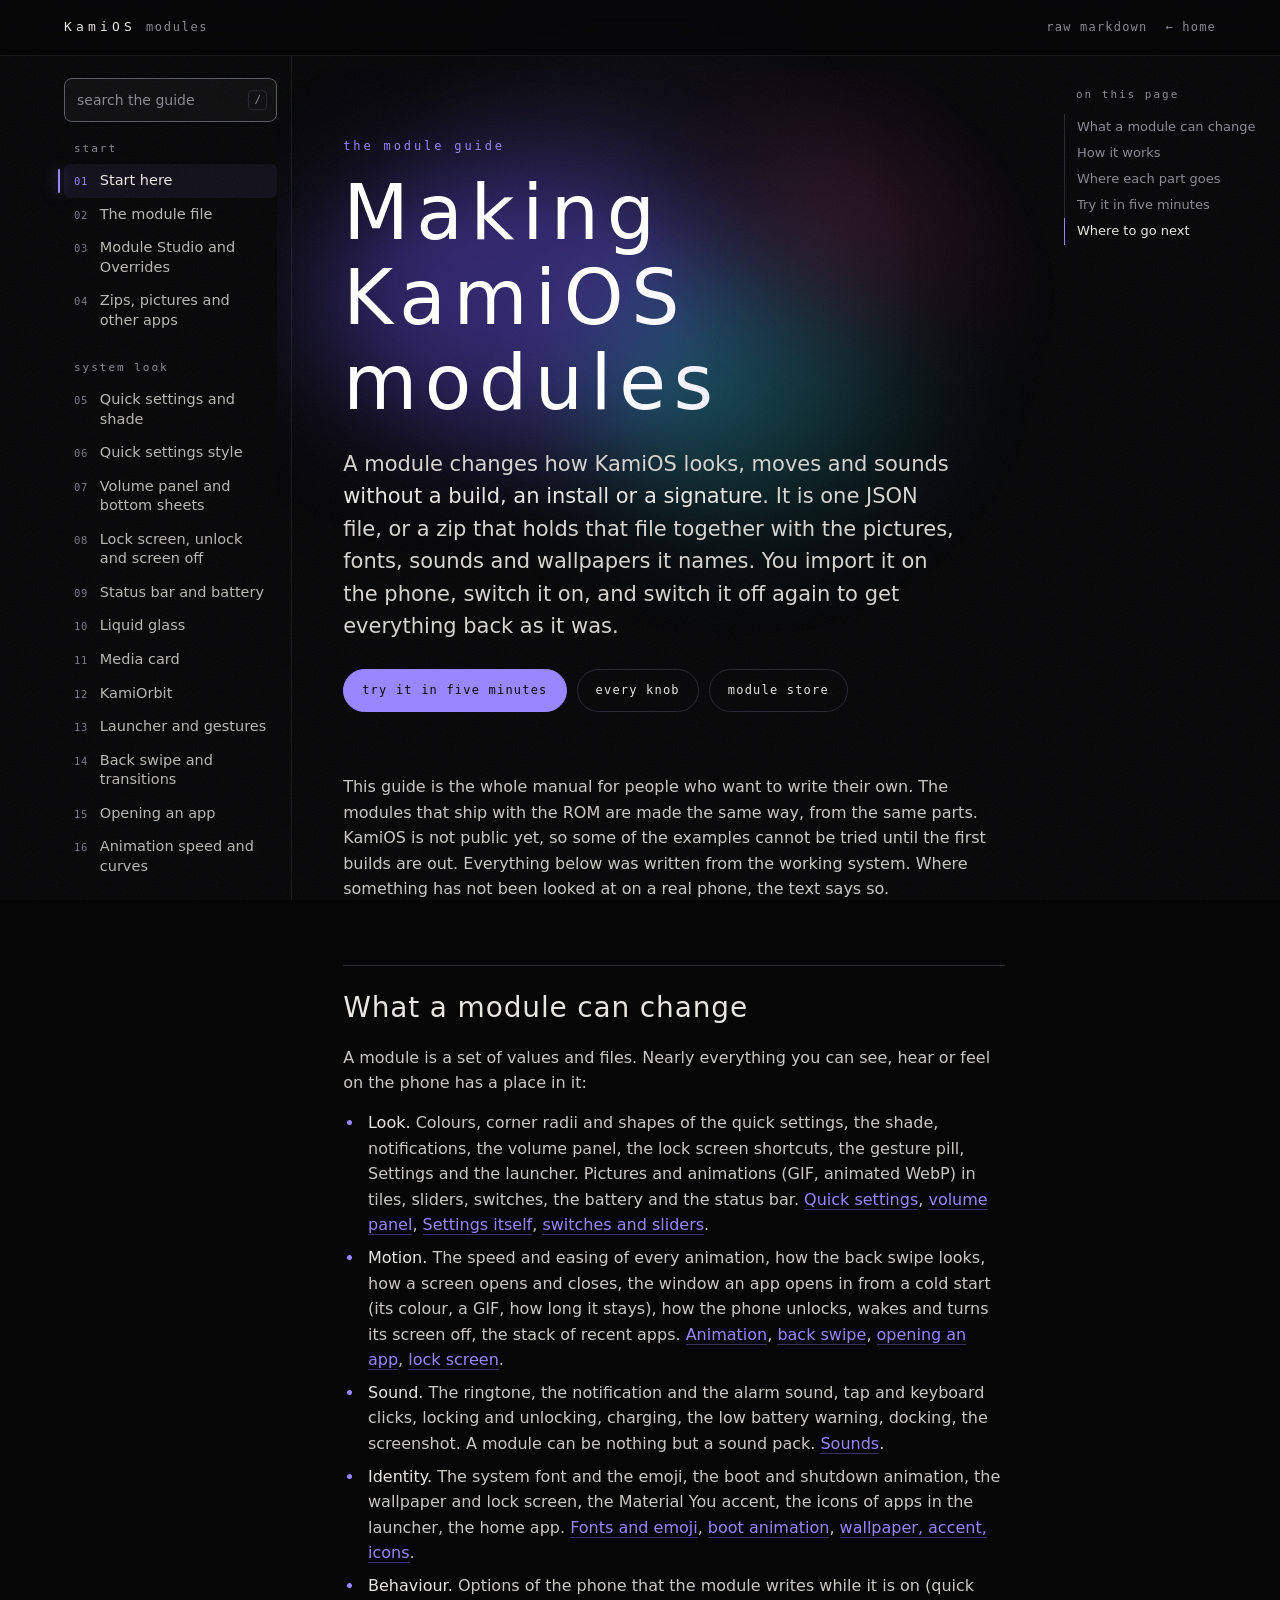
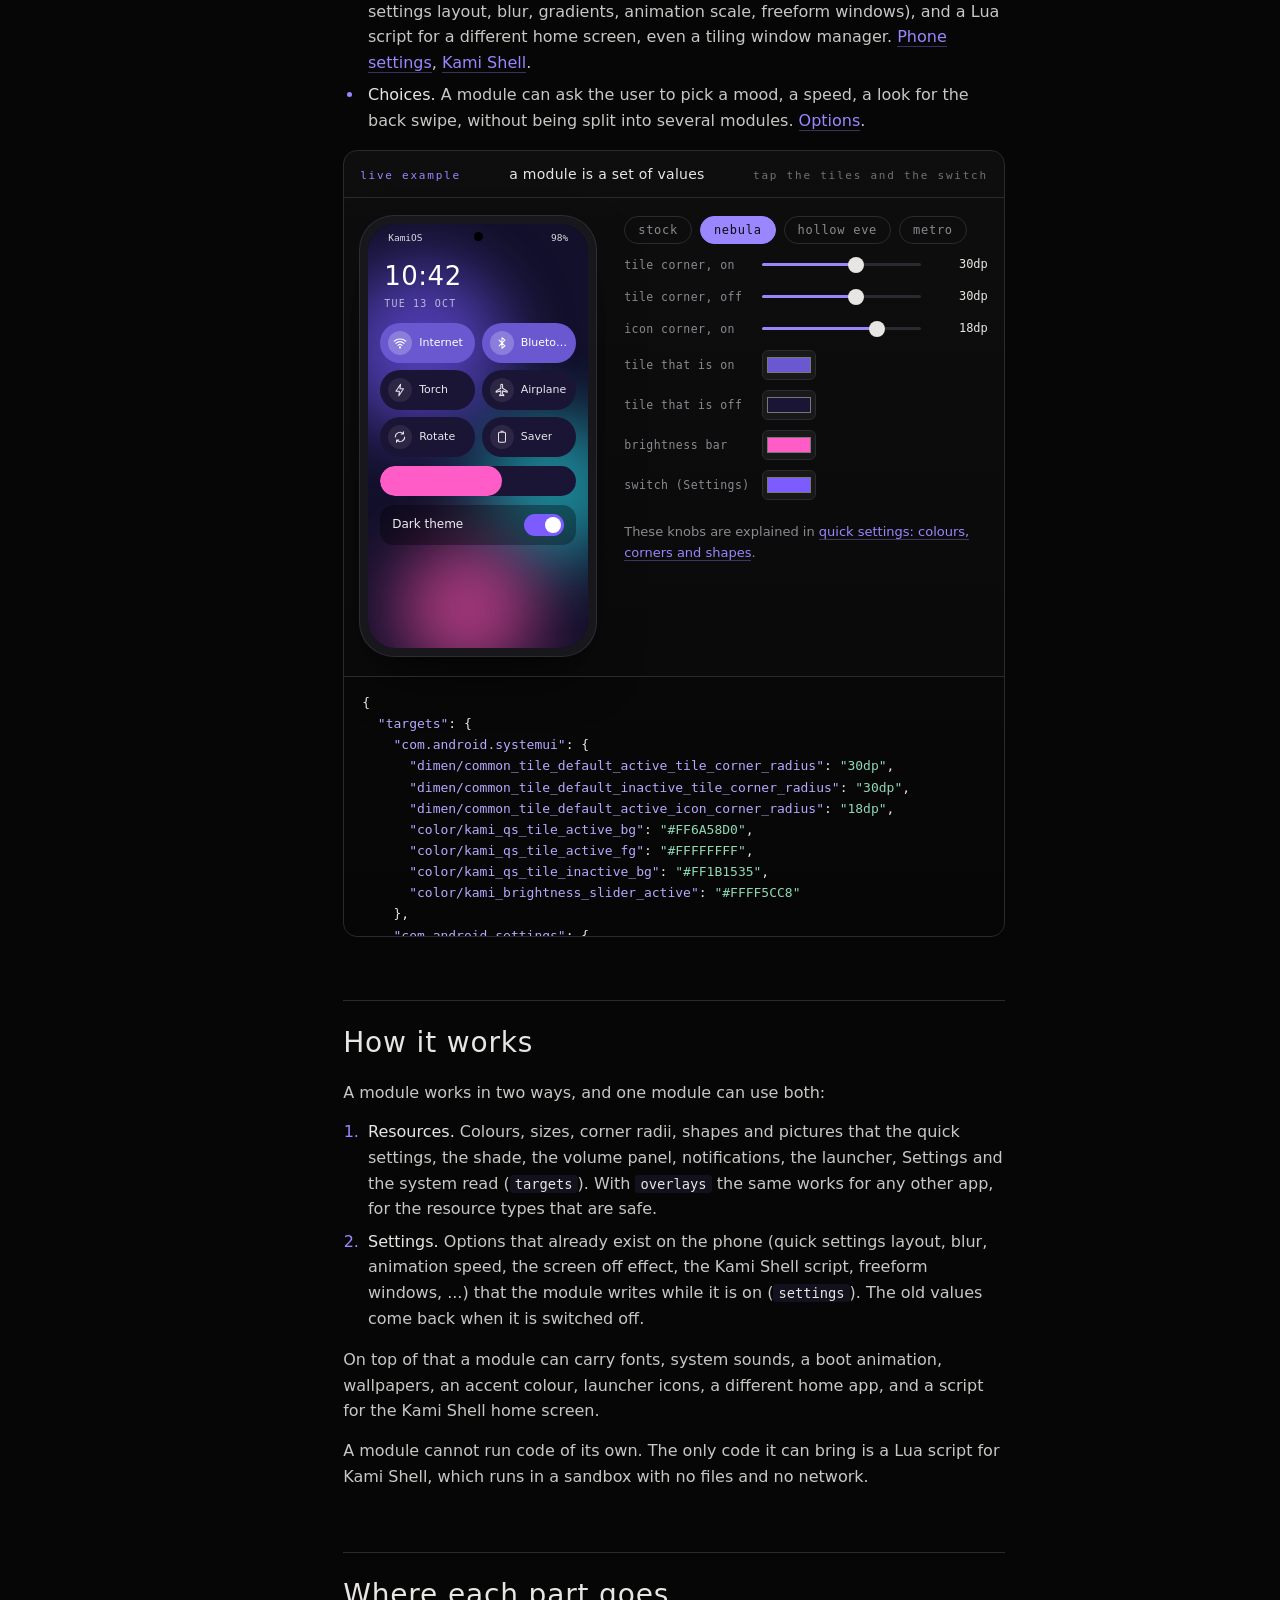
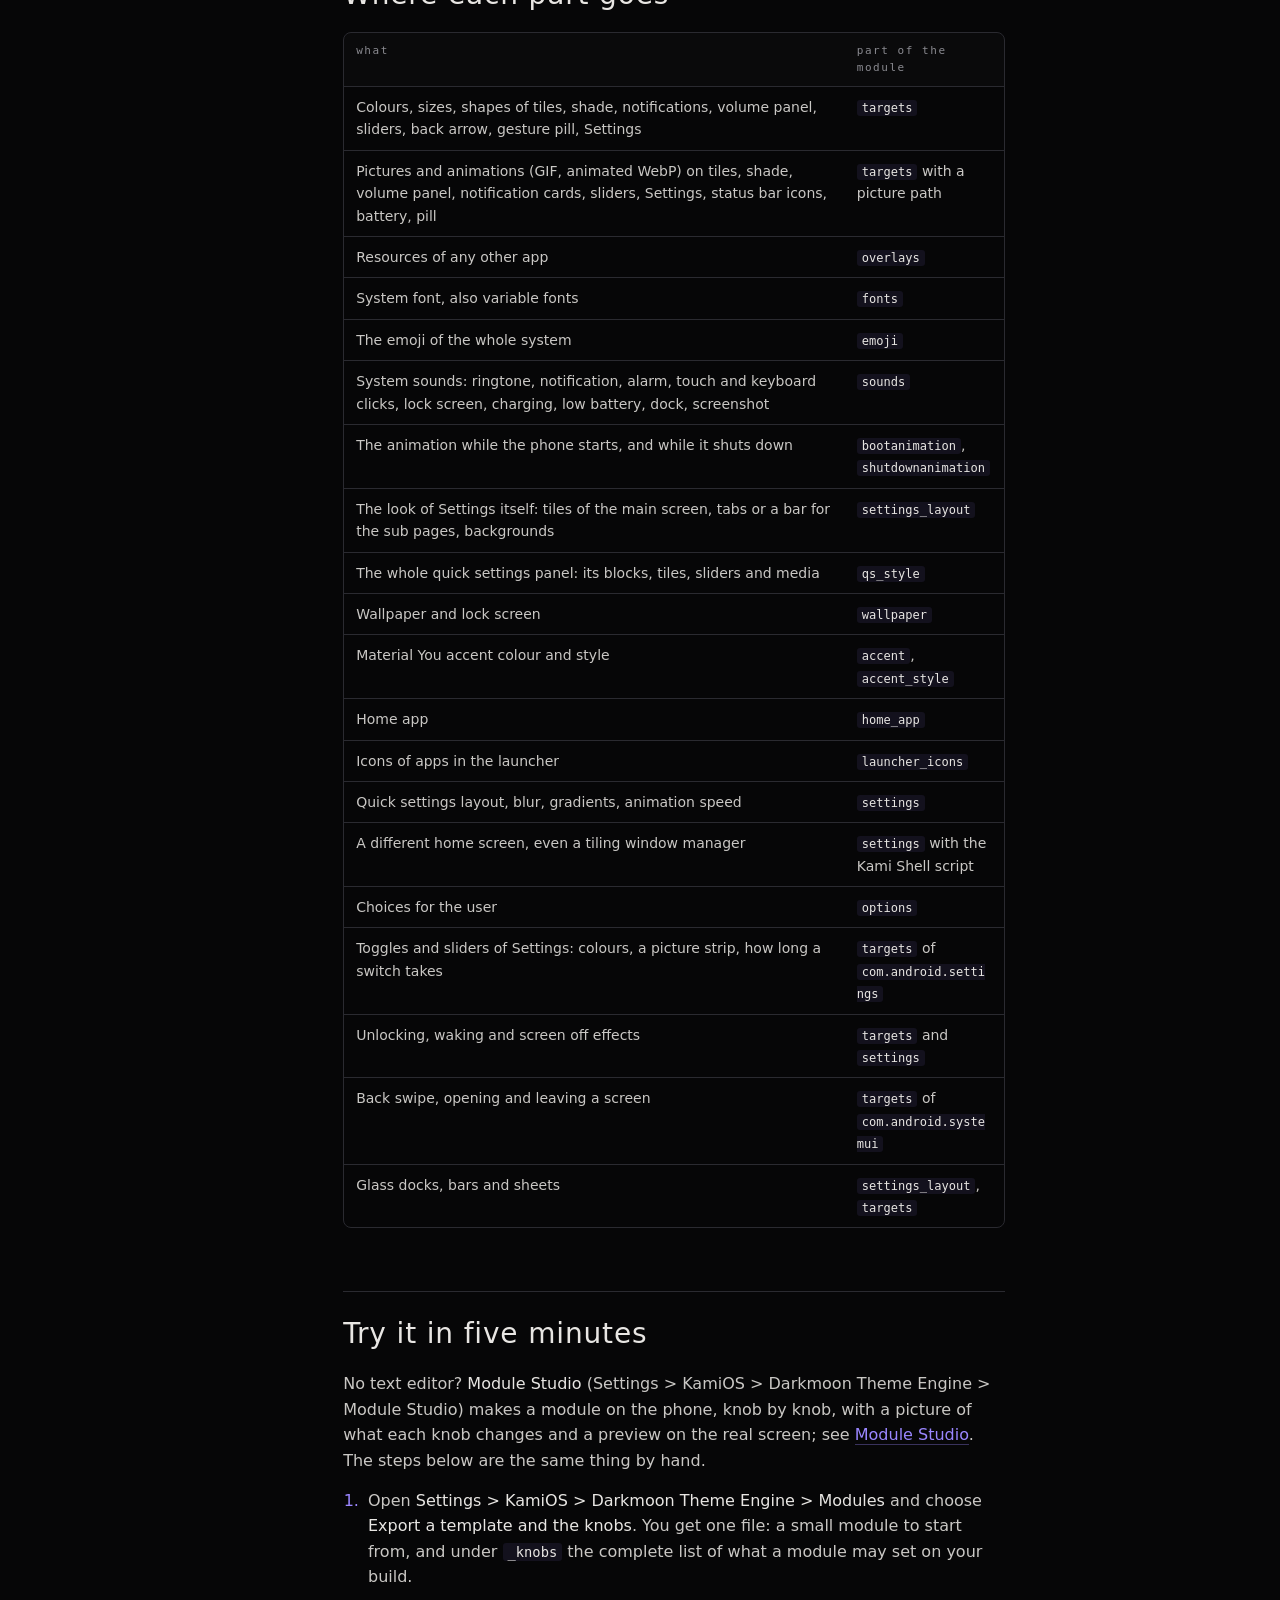
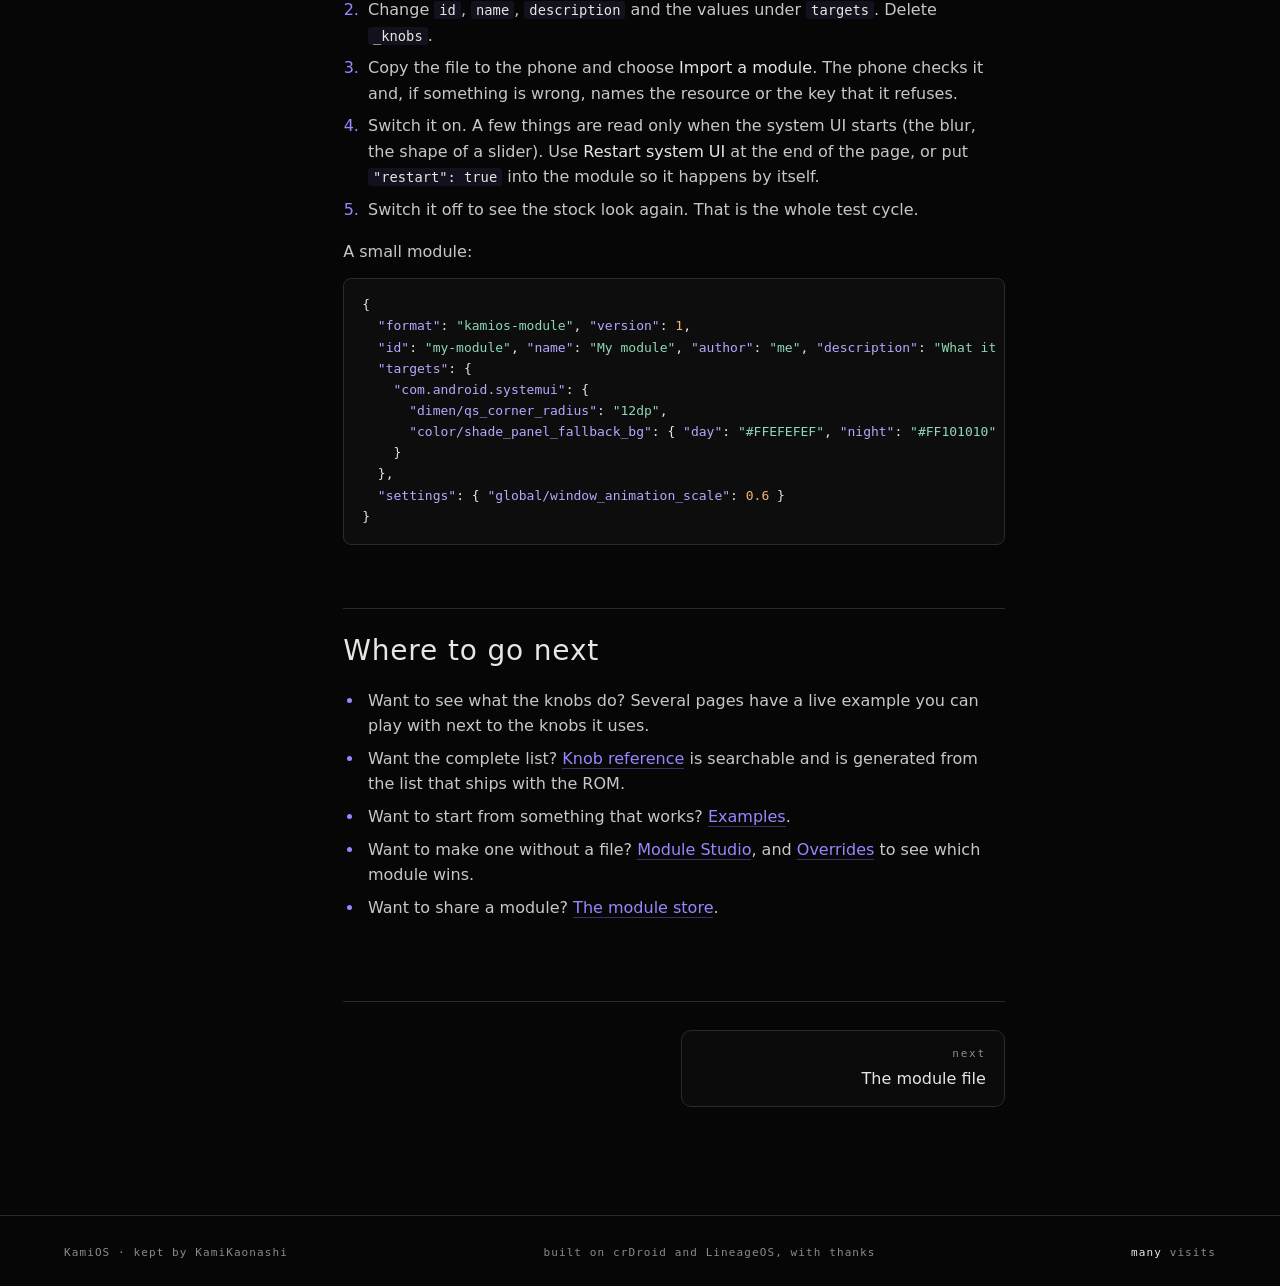
==== commit 70140034: "Module guide: lock screen clock layout (clock, date, weather, depth effect, notifications), dialog b" ====
--- a/modules.html
+++ b/modules.html
@@ -45,32 +45,34 @@
         <a class="item" href="#volume-panel-and-bottom-sheets" data-tab="volume-panel-and-bottom-sheets"><em>07</em><span>Volume panel and bottom sheets</span></a>
         <a class="item" href="#lock-screen-unlock-and-screen-off" data-tab="lock-screen-unlock-and-screen-off"><em>08</em><span>Lock screen, unlock and screen off</span></a>
         <a class="item" href="#status-bar-and-battery" data-tab="status-bar-and-battery"><em>09</em><span>Status bar and battery</span></a>
-        <a class="item" href="#kamiorbit-the-capsule-around-the-camera" data-tab="kamiorbit-the-capsule-around-the-camera"><em>10</em><span>KamiOrbit</span></a>
-        <a class="item" href="#launcher-and-gestures" data-tab="launcher-and-gestures"><em>11</em><span>Launcher and gestures</span></a>
-        <a class="item" href="#back-swipe-and-transitions" data-tab="back-swipe-and-transitions"><em>12</em><span>Back swipe and transitions</span></a>
-        <a class="item" href="#opening-an-app" data-tab="opening-an-app"><em>13</em><span>Opening an app</span></a>
-        <a class="item" href="#animation-speed-and-curves" data-tab="animation-speed-and-curves"><em>14</em><span>Animation speed and curves</span></a>
+        <a class="item" href="#liquid-glass" data-tab="liquid-glass"><em>10</em><span>Liquid glass</span></a>
+        <a class="item" href="#media-card" data-tab="media-card"><em>11</em><span>Media card</span></a>
+        <a class="item" href="#kamiorbit-the-capsule-around-the-camera" data-tab="kamiorbit-the-capsule-around-the-camera"><em>12</em><span>KamiOrbit</span></a>
+        <a class="item" href="#launcher-and-gestures" data-tab="launcher-and-gestures"><em>13</em><span>Launcher and gestures</span></a>
+        <a class="item" href="#back-swipe-and-transitions" data-tab="back-swipe-and-transitions"><em>14</em><span>Back swipe and transitions</span></a>
+        <a class="item" href="#opening-an-app" data-tab="opening-an-app"><em>15</em><span>Opening an app</span></a>
+        <a class="item" href="#animation-speed-and-curves" data-tab="animation-speed-and-curves"><em>16</em><span>Animation speed and curves</span></a>
       </div>
       <div class="grp"><h2>The Settings app</h2>
-        <a class="item" href="#settings-layout-and-glass" data-tab="settings-layout-and-glass"><em>15</em><span>Settings layout and glass</span></a>
-        <a class="item" href="#switches-and-sliders" data-tab="switches-and-sliders"><em>16</em><span>Switches and sliders</span></a>
+        <a class="item" href="#settings-layout-and-glass" data-tab="settings-layout-and-glass"><em>17</em><span>Settings layout and glass</span></a>
+        <a class="item" href="#switches-and-sliders" data-tab="switches-and-sliders"><em>18</em><span>Switches and sliders</span></a>
       </div>
       <div class="grp"><h2>Fonts, sounds and more</h2>
-        <a class="item" href="#fonts-and-emoji" data-tab="fonts-and-emoji"><em>17</em><span>Fonts and emoji</span></a>
-        <a class="item" href="#sounds" data-tab="sounds"><em>18</em><span>Sounds</span></a>
-        <a class="item" href="#boot-and-shutdown-animation" data-tab="boot-and-shutdown-animation"><em>19</em><span>Boot and shutdown animation</span></a>
-        <a class="item" href="#wallpaper-accent-and-icons" data-tab="wallpaper-accent-and-icons"><em>20</em><span>Wallpaper, accent and icons</span></a>
+        <a class="item" href="#fonts-and-emoji" data-tab="fonts-and-emoji"><em>19</em><span>Fonts and emoji</span></a>
+        <a class="item" href="#sounds" data-tab="sounds"><em>20</em><span>Sounds</span></a>
+        <a class="item" href="#boot-and-shutdown-animation" data-tab="boot-and-shutdown-animation"><em>21</em><span>Boot and shutdown animation</span></a>
+        <a class="item" href="#wallpaper-accent-and-icons" data-tab="wallpaper-accent-and-icons"><em>22</em><span>Wallpaper, accent and icons</span></a>
       </div>
       <div class="grp"><h2>Behaviour and scripts</h2>
-        <a class="item" href="#phone-settings" data-tab="phone-settings"><em>21</em><span>Phone settings</span></a>
-        <a class="item" href="#kami-shell-a-home-screen-in-lua" data-tab="kami-shell-a-home-screen-in-lua"><em>22</em><span>Kami Shell</span></a>
-        <a class="item" href="#windows-in-tiles-the-tiling-wm-module" data-tab="windows-in-tiles-the-tiling-wm-module"><em>23</em><span>Windows in tiles</span></a>
+        <a class="item" href="#phone-settings" data-tab="phone-settings"><em>23</em><span>Phone settings</span></a>
+        <a class="item" href="#kami-shell-a-home-screen-in-lua" data-tab="kami-shell-a-home-screen-in-lua"><em>24</em><span>Kami Shell</span></a>
+        <a class="item" href="#windows-in-tiles-the-tiling-wm-module" data-tab="windows-in-tiles-the-tiling-wm-module"><em>25</em><span>Windows in tiles</span></a>
       </div>
       <div class="grp"><h2>Reference and sharing</h2>
-        <a class="item" href="#knob-reference" data-tab="knob-reference"><em>24</em><span>Knob reference</span></a>
-        <a class="item" href="#examples-and-a-complete-module" data-tab="examples-and-a-complete-module"><em>25</em><span>Examples and a complete module</span></a>
-        <a class="item" href="#the-module-store" data-tab="the-module-store"><em>26</em><span>The module store</span></a>
-        <a class="item" href="#safety-recovery-and-limits" data-tab="safety-recovery-and-limits"><em>27</em><span>Safety, recovery and limits</span></a>
+        <a class="item" href="#knob-reference" data-tab="knob-reference"><em>26</em><span>Knob reference</span></a>
+        <a class="item" href="#examples-and-a-complete-module" data-tab="examples-and-a-complete-module"><em>27</em><span>Examples and a complete module</span></a>
+        <a class="item" href="#the-module-store" data-tab="the-module-store"><em>28</em><span>The module store</span></a>
+        <a class="item" href="#safety-recovery-and-limits" data-tab="safety-recovery-and-limits"><em>29</em><span>Safety, recovery and limits</span></a>
       </div>
       <i class="ind" id="ind" aria-hidden="true"></i>
     </div>
@@ -140,12 +142,12 @@
   "apps": [
     { "package": "com.metro.launcher", "apk": "apk/app.apk", "cert": "06da3f36...64 hex digits...eae3" }
   ]
-}</code></pre><div class="tw stack"><table class="stack"><thead><tr><th>Field</th><th></th></tr></thead><tbody><tr><td data-label="Field"><code>package</code></td><td>the package name of the app, it has to be the one in the APK</td></tr><tr><td data-label="Field"><code>apk</code></td><td>the path of the APK in the zip</td></tr><tr><td data-label="Field"><code>cert</code></td><td>the SHA-256 of the certificate the APK is signed with (64 hex digits, <code>apksigner verify --print-certs</code>). Required: the APK is installed only when it is signed with this certificate, and an update of an app that is there has to have the same one (the system sees to that).</td></tr><tr><td data-label="Field"><code>keep_data</code></td><td>optional, <code>true</code> or <code>false</code> (the default). With <code>true</code> the data of the app stays on the phone when the app is removed (the module is switched off, removed, or replaced by a newer one, which comes in switched off) and is there again when the module installs the app again. Use it for an app that holds something the user made, like the start screen of a launcher. Without it the data goes with the app, and a removed module leaves nothing behind.</td></tr></tbody></table></div><ul><li>At most four apps per module, 128 MB for each APK. The APK has to carry its native libraries (<code>use_embedded_native_libs</code>).</li><li>The install is silent (Settings is a system app), the module does not ask. An app that was there before (an app of the ROM) is left alone and is not removed when the module is switched off; only apps that Settings installed are removed again.</li><li><code>home_app</code> can name one of the apps: it becomes the home app while the module is on, and the old one comes back when it is off. The same module can carry a look (<code>targets</code>, <code>settings</code> ...) for it.</li><li>An app of a module is a normal app: it has no privileged permissions and no hidden API. A launcher that needs more (Kami Shell moves the windows of other apps while they open) asks Quickstep, which does it for the app and lets only the apps it trusts use this (the certificate of the module, see below).</li><li><code>make-app-module.py</code> (in <code>examples/</code>) packs an APK into such a zip and reads the certificate; with <code>--keystore</code> it signs the APK with your own key first. <strong>Use your own key for anything you publish</strong>: an APK signed with the public test key of AOSP says nothing about who made it.</li><li>Trust is in the module: a module names the certificate its app is signed with, and switching it on is the decision to trust that. The list is kept for Quickstep in the secure setting <code>kami_trusted_apps</code>, which only Settings can write.</li></ul><p>The examples <code>examples/make-kami-shell.py</code> (Kami Shell, with its looks), <code>make-metro-launcher.py</code> (Metro Launcher) and <code>make-app-module.py --home-app</code> build such modules. The ready zips of the ROM post are in <code>vendor/kami/zips/</code> (<code>kami-shell.zip</code>, <code>metro-launcher.zip</code>, <code>tiling-larp.zip</code>); <code>vendor/kami/zips/build.sh</code> makes them again, signed with your own key.</p><p><strong>Metro Launcher</strong> has three looks, chosen in its own settings (the Metro settings tile): <em>Windows Phone 8</em> (flat tiles on black), <em>Windows 10 Mobile</em> (tiles close together, no title, an app list in two columns with an outlined search box at the top and the icons on dark squares) and <em>Windows 11</em> (the same, with rounded acrylic tiles, a round search field and rounded icon squares). Each look has its own launcher icon and its own recents screen: Windows Phone 8 has the cards with a coloured title bar (one colour per card when the tile colours are subtle or colourful), Windows 10 Mobile the names above outlined screenshots, Windows 11 rounded cards on a grey screen.</p><p>Each look has its <strong>own start screen</strong>: the layout of Windows Phone 8 is the one it always had, Windows 10 Mobile starts with more small tiles in blocks of four between the bigger ones, Windows 11 with fewer small tiles and a wide clock tile. Switching the look switches the layout, and each one is kept. The app list has icons in the style of the look too: Windows Phone 8 and Windows 10 Mobile show the white glyph of the app on a square (accent coloured in Windows Phone 8, dark grey in Windows 10 Mobile), Windows 11 draws every app as an adaptive icon in the same rounded square.</p><p>In the two newer looks the <strong>wallpaper is on the tiles</strong> (Metro settings, "tiles"): each tile has the part of the wallpaper that lies under it and turns and moves with the tile; between the tiles the screen is black or white like the other screens. Three choices: the wallpaper a little darker (the default, like Windows 10 Mobile with a background picture), the wallpaper with the accent colour as a tint over it, or plain colours without any wallpaper (not see-through at all). The picture is one of your own (Metro settings, "wallpaper") or the wallpaper of the phone. Android lets an app read the wallpaper of the phone only with "All files access", so the settings have a row that opens that page; without it, and without a picture, the tiles are plain colours.</p><p>The <strong>weather tile</strong> is the tile of the weather app of the system (OmniJaws, the app that the weather on the lock screen comes from): pin it and, when the app is set up and has data, the tile shows the temperature, the weather as a symbol, the place and today's high and low; until then it is an ordinary app tile.</p><p>The launcher keeps its <strong>start screen</strong> when its module is switched off or replaced by a newer one, because the module names its app with <code>"keep_data": true</code> (see "Apps that come with a module").</p><p>The <strong>size of the tiles</strong> is a row of the Metro settings too ("tile size"): large (4 small-tile columns, two medium tiles in a row), medium (6 columns, three in a row) or small (8 columns, four in a row). A medium tile is two columns wide, a wide tile four.</p><p><strong>The module dresses the whole phone, not only the launcher</strong> (<code>examples/metro_theme.py</code>, built into <code>metro-launcher.zip</code>): the quick settings are four columns of flat boxes close together, the symbol top left and the name bottom left, the tile that is on in the accent colour and the others grey (a choice, see <code>kami_qs_tile_metro</code>); notifications, sliders, buttons and the volume panel are flat and square, with square ringer buttons; Settings is a list like the one of Windows Phone (a big accent coloured symbol, the name and a live line beside it, <code>settings_layout.main.style</code> <code>list</code>) under lowercase titles on a pivot, and its pages and the apps turn like a turnstile; the status bar has a flat horizontal battery (the bolt is cut out of it while it charges) and Wi-Fi and mobile signal like Windows Phone, as pictures; the switches are a flat box with a bar that slides across (a picture strip made for each accent colour, see "A switch as a strip of pictures"); the system font is Open Sans in a light weight (SIL Open Font License; the nearest free font to Segoe WP Light); the easing is short and sharp. The module's choices are the accent colour (16 of the 20 of the launcher, cobalt like the launcher: pick the same one in the Metro settings), the shade background, how apps open and the back swipe turn (turnstile, fade or stock), and whether the volume panel has one slider or all of them. The ROM does not ship the font: <code>build.sh</code> finds <code>OpenSans[wdth,wght].ttf</code> in <code>../memories/fonts/OpenSans.ttf</code> beside the source tree (or in <code>OPEN_SANS</code>).</p>
+}</code></pre><div class="tw stack"><table class="stack"><thead><tr><th>Field</th><th></th></tr></thead><tbody><tr><td data-label="Field"><code>package</code></td><td>the package name of the app, it has to be the one in the APK</td></tr><tr><td data-label="Field"><code>apk</code></td><td>the path of the APK in the zip</td></tr><tr><td data-label="Field"><code>cert</code></td><td>the SHA-256 of the certificate the APK is signed with (64 hex digits, <code>apksigner verify --print-certs</code>). Required: the APK is installed only when it is signed with this certificate, and an update of an app that is there has to have the same one (the system sees to that).</td></tr><tr><td data-label="Field"><code>keep_data</code></td><td>optional, <code>true</code> or <code>false</code> (the default). With <code>true</code> the data of the app stays on the phone when the app is removed (the module is switched off, removed, or replaced by a newer one, which comes in switched off) and is there again when the module installs the app again. Use it for an app that holds something the user made, like the start screen of a launcher. Without it the data goes with the app, and a removed module leaves nothing behind.</td></tr><tr><td data-label="Field"><code>trust</code></td><td>optional, <code>"full"</code> (default: not set). Asks for <strong>full trust</strong> for the app: system-level access like an app that is built into the phone (no hidden API limits, the privileged permissions it asks for). Needs <code>cert</code>. When the user switches the module on, Settings shows a warning first: <strong>Allow</strong> records the trust, <strong>Not now</strong> still installs the app as a normal app. The user can take it back in Settings &gt; modules &gt; Fully trusted apps (after a restart of the phone). The trust is tied to the package <strong>and</strong> the certificate: an update signed with another key loses it. Use it only for an app that cannot work without (a patched launcher of another maker); a normal app does not need it.</td></tr><tr><td data-label="Field"><code>recents</code></td><td>optional, <code>true</code> or <code>false</code> (default). The launcher also becomes the <strong>recents provider</strong>: the recents screen, the navigation gestures (swipe up, quick switch) and the app open and close animations come from it, as on a phone where it is built in. Needs <code>trust: "full"</code> and the same package in <code>home_app</code>; only one app can be the recents provider. The launcher has to be built on Launcher3 Quickstep (its recents activity is <code>com.android.quickstep.RecentsActivity</code>, as in the Pixel Launcher). It is chosen when the phone starts, so Settings offers a restart after the user allows it and after the module goes off. Switching the module off, taking the trust back, uninstalling or disabling the app: the built-in launcher's recents and gestures are back after the next restart.</td></tr></tbody></table></div><ul><li>At most four apps per module, 128 MB for each APK. The APK has to carry its native libraries (<code>use_embedded_native_libs</code>).</li><li>The install is silent (Settings is a system app), the module does not ask. An app that was there before (an app of the ROM) is left alone and is not removed when the module is switched off; only apps that Settings installed are removed again.</li><li><code>home_app</code> can name one of the apps: it becomes the home app while the module is on, and the old one comes back when it is off. The same module can carry a look (<code>targets</code>, <code>settings</code> ...) for it.</li><li>An app of a module is a normal app: it has no privileged permissions and no hidden API. A launcher that needs more (Kami Shell moves the windows of other apps while they open) asks Quickstep, which does it for the app and lets only the apps it trusts use this (the certificate of the module, see below).</li><li><code>make-app-module.py</code> (in <code>examples/</code>) packs an APK into such a zip and reads the certificate; with <code>--keystore</code> it signs the APK with your own key first. <strong>Use your own key for anything you publish</strong>: an APK signed with the public test key of AOSP says nothing about who made it.</li><li>Trust is in the module: a module names the certificate its app is signed with, and switching it on is the decision to trust that. The list is kept for Quickstep in the secure setting <code>kami_trusted_apps</code>, which only Settings can write.</li><li>Full trust (<code>"trust": "full"</code>) is a separate, opt-in list: the secure setting <code>kami_fully_trusted_apps</code> (<code>package:certificate</code> lines), which only the system uid can write (SettingsProvider refuses shell, root and apps with WRITE_SECURE_SETTINGS) and which is never backed up or restored. The system checks the signing certificate of the installed app against the recorded one every time.</li></ul><p>The examples <code>examples/make-kami-shell.py</code> (Kami Shell, with its looks), <code>make-metro-launcher.py</code> (Metro Launcher) and <code>make-app-module.py --home-app</code> build such modules. The ready zips of the ROM post are in <code>vendor/kami/zips/</code> (<code>kami-shell.zip</code>, <code>metro-launcher.zip</code>, <code>tiling-larp.zip</code>); <code>vendor/kami/zips/build.sh</code> makes them again, signed with your own key.</p><p><strong>Metro Launcher</strong> has three looks, chosen in its own settings (the Metro settings tile): <em>Windows Phone 8</em> (flat tiles on black), <em>Windows 10 Mobile</em> (tiles close together, no title, an app list in two columns with an outlined search box at the top and the icons on dark squares) and <em>Windows 11</em> (the same, with rounded acrylic tiles, a round search field and rounded icon squares). Each look has its own launcher icon and its own recents screen: Windows Phone 8 has the cards with a coloured title bar (one colour per card when the tile colours are subtle or colourful), Windows 10 Mobile the names above outlined screenshots, Windows 11 rounded cards on a grey screen.</p><p>Each look has its <strong>own start screen</strong>: the layout of Windows Phone 8 is the one it always had, Windows 10 Mobile starts with more small tiles in blocks of four between the bigger ones, Windows 11 with fewer small tiles and a wide clock tile. Switching the look switches the layout, and each one is kept. The app list has icons in the style of the look too: Windows Phone 8 and Windows 10 Mobile show the white glyph of the app on a square (accent coloured in Windows Phone 8, dark grey in Windows 10 Mobile), Windows 11 draws every app as an adaptive icon in the same rounded square.</p><p>In the two newer looks the <strong>wallpaper is on the tiles</strong> (Metro settings, "tiles"): each tile has the part of the wallpaper that lies under it and turns and moves with the tile; between the tiles the screen is black or white like the other screens. Three choices: the wallpaper a little darker (the default, like Windows 10 Mobile with a background picture), the wallpaper with the accent colour as a tint over it, or plain colours without any wallpaper (not see-through at all). The picture is one of your own (Metro settings, "wallpaper") or the wallpaper of the phone. Android lets an app read the wallpaper of the phone only with "All files access", so the settings have a row that opens that page; without it, and without a picture, the tiles are plain colours.</p><p>The <strong>weather tile</strong> is the tile of the weather app of the system (OmniJaws, the app that the weather on the lock screen comes from): pin it and, when the app is set up and has data, the tile shows the temperature, the weather as a symbol, the place and today's high and low; until then it is an ordinary app tile.</p><p>The launcher keeps its <strong>start screen</strong> when its module is switched off or replaced by a newer one, because the module names its app with <code>"keep_data": true</code> (see "Apps that come with a module").</p><p>The <strong>size of the tiles</strong> is a row of the Metro settings too ("tile size"): large (4 small-tile columns, two medium tiles in a row), medium (6 columns, three in a row) or small (8 columns, four in a row). A medium tile is two columns wide, a wide tile four.</p><p><strong>The module dresses the whole phone, not only the launcher</strong> (<code>examples/metro_theme.py</code>, built into <code>metro-launcher.zip</code>): the quick settings are four columns of flat boxes close together, the symbol top left and the name bottom left, the tile that is on in the accent colour and the others grey (a choice, see <code>kami_qs_tile_metro</code>); notifications, sliders, buttons and the volume panel are flat and square, with square ringer buttons; Settings is a list like the one of Windows Phone (a big accent coloured symbol, the name and a live line beside it, <code>settings_layout.main.style</code> <code>list</code>) under lowercase titles on a pivot, and its pages and the apps turn like a turnstile; the status bar has a flat horizontal battery (the bolt is cut out of it while it charges) and Wi-Fi and mobile signal like Windows Phone, as pictures; the switches are a flat box with a bar that slides across (a picture strip made for each accent colour, see "A switch as a strip of pictures"); the system font is Open Sans in a light weight (SIL Open Font License; the nearest free font to Segoe WP Light); the easing is short and sharp. The module's choices are the accent colour (16 of the 20 of the launcher, cobalt like the launcher: pick the same one in the Metro settings), the shade background, how apps open and the back swipe turn (turnstile, fade or stock), and whether the volume panel has one slider or all of them. The ROM does not ship the font: <code>build.sh</code> finds <code>OpenSans[wdth,wght].ttf</code> in <code>../memories/fonts/OpenSans.ttf</code> beside the source tree (or in <code>OPEN_SANS</code>).</p>
 <nav class="pager" aria-label="Previous and next page"><a class="prev" href="#module-studio-and-overrides"><small>previous</small><span>Module Studio and Overrides</span></a><a class="next" href="#quick-settings-and-shade"><small>next</small><span>Quick settings and shade</span></a></nav>
     </section>
     <section class="tab" id="quick-settings-and-shade" data-title="Quick settings and shade" data-group="System look" data-summary="The panel you pull down, the tiles in it, the shade behind it and the notifications on it.">
 <h1 class="tab-title">Quick settings and shade</h1>
-<p>The panel you pull down, the tiles in it, the shade behind it and the notifications on it.</p><h2 id="colours-corners-and-shapes"><a class="anchor" href="#colours-corners-and-shapes">Colours, corners and shapes</a></h2><div class="tw stack"><table class="stack"><thead><tr><th>Resource</th><th>Kind</th><th>Default</th><th>What</th></tr></thead><tbody><tr><td data-label="Resource"><code>dimen/common_tile_default_active_tile_corner_radius</code></td><td data-label="Kind">dimension</td><td data-label="Default">24dp</td><td data-label="What">Corner radius of a tile that is on</td></tr><tr><td data-label="Resource"><code>dimen/common_tile_default_inactive_tile_corner_radius</code></td><td data-label="Kind">dimension</td><td data-label="Default">50dp</td><td data-label="What">Corner radius of a tile that is off</td></tr><tr><td data-label="Resource"><code>dimen/common_tile_default_active_icon_corner_radius</code></td><td data-label="Kind">dimension</td><td data-label="Default">16dp</td><td data-label="What">Corner radius of the icon background of a tile that is on</td></tr><tr><td data-label="Resource"><code>dimen/common_tile_default_inactive_icon_corner_radius</code></td><td data-label="Kind">dimension</td><td data-label="Default">50dp</td><td data-label="What">Corner radius of the icon background of a tile that is off</td></tr><tr><td data-label="Resource"><code>dimen/qs_corner_radius</code></td><td data-label="Kind">dimension</td><td data-label="Default">28dp</td><td data-label="What">Rounding of the quick settings panel and the footer</td></tr><tr><td data-label="Resource"><code>integer/kami_slider_shape</code></td><td data-label="Kind">int</td><td data-label="Default">-1</td><td data-label="What">-1 is the shape chosen in Settings, 1 circle, 2 rounded square, 3 square</td></tr><tr><td data-label="Resource"><code>integer/kami_footer_button_shape</code></td><td data-label="Kind">int</td><td data-label="Default">0</td><td data-label="What">Shape of the settings and power buttons: 0 circle, 1 square, 2 rounded</td></tr><tr><td data-label="Resource"><code>color/kami_qs_tile_active_bg</code>, <code>..._active_fg</code>, <code>..._inactive_bg</code>, <code>..._inactive_fg</code></td><td data-label="Kind">color</td><td data-label="Default">theme</td><td data-label="What">Tile colours; <code>day</code>/<code>night</code> allowed. What is not set keeps the Material You colour</td></tr></tbody></table></div><h2 id="tile-sizes-and-layout"><a class="anchor" href="#tile-sizes-and-layout">Tile sizes and layout</a></h2><p><code>string/kami_qs_tile_layout</code> gives tiles a size of their own, as a list like <code>internet:2x1,flashlight:1x2,dnd:2x2</code>: the name of the tile, a colon, the columns it covers, an <code>x</code> and the rows it covers (1 to 3). The names are the ones of the tile pictures below (<code>internet</code>, <code>bt</code>, <code>flashlight</code>, <code>dnd</code>, ...). A tile of one column shows only its symbol, wider ones show the label too, and a tile that covers several rows is centred in all of them.</p><p>Join tiles with a plus to put several of them in one cell: <code>dnd+flashlight:2x2</code> is one big cell with Do Not Disturb above the flashlight (in a cell of one row they sit side by side). Each keeps its own switch.</p><p>The tiles keep their order and each cell goes to the first free place from the top left, so a tall tile leaves a gap beside it that the small tiles after it fill. A tile that is not in the list keeps its stock size, and an empty list keeps the stock grid. The <code>tile-mosaic.json</code> example is made for four columns. Only the panel itself changes: the edit screen still shows the stock grid.</p><h2 id="tiles-like-windows-phone"><a class="anchor" href="#tiles-like-windows-phone">Tiles like Windows Phone</a></h2><p><code>bool/kami_qs_tile_metro</code> draws every tile as a flat box with the symbol in the top left corner and the name at the bottom left (a second line under it when the tile has one, like the network name). All tiles get one size and a tap toggles; a long press opens the settings of the tile. Use it with 4 columns (<code>system/qs_tiles_columns</code>), square corners (the four <code>common_tile_default_*_corner_radius</code> knobs), small gaps (<code>dimen/qs_tile_margin_horizontal</code> and <code>dimen/qs_tile_margin_vertical</code>, 8dp by default) and, if you want, another height (<code>dimen/common_tile_default_tile_height</code>, 72dp). Only the panel itself changes: the edit screen still shows the stock grid.</p><h2 id="tile-symbols"><a class="anchor" href="#tile-symbols">Tile symbols</a></h2><p>Tile symbols: the <code>drawable/qs_&lt;name&gt;_icon_on</code> and <code>_off</code> knobs, with the names <code>airplane</code>, <code>flashlight</code>, <code>dnd</code>, <code>bluetooth</code>, <code>location</code>, <code>auto_rotate</code>, <code>battery_saver</code>, <code>hotspot</code>, <code>nightlight</code>, <code>invert_colors</code>, <code>light_dark_theme</code>, <code>data_saver</code>. White PNGs, tinted by the tile, scaled to 24 dp high. They do not animate (the originals are animated vectors). Seen changing: airplane, auto rotate, flashlight and the Bluetooth symbol of a tile that is off. The others are untested.</p><h2 id="pictures-in-tiles"><a class="anchor" href="#pictures-in-tiles">Pictures in tiles</a></h2><p>Tiles that are on and tiles that are off take a picture each, and a tile can have a picture of its own. The shade and the volume panel take one too. All of them may be animated.</p><div class="tw stack"><table class="stack"><thead><tr><th>Resource</th><th>Where the picture is</th></tr></thead><tbody><tr><td data-label="Resource"><code>drawable/kami_qs_tile_active_image</code></td><td data-label="Where the picture is">behind the icon and text of every tile that is on, over its colour</td></tr><tr><td data-label="Resource"><code>drawable/kami_qs_tile_inactive_image</code></td><td data-label="Where the picture is">the same for the tiles that are off</td></tr><tr><td data-label="Resource"><code>drawable/kami_shade_background</code></td><td data-label="Where the picture is">over the dim layer behind the whole shade; it fades in and out as the shade opens and is as strong as the dim layer</td></tr><tr><td data-label="Resource"><code>drawable/kami_volume_dialog_image</code></td><td data-label="Where the picture is">over the background of the volume panel, cut to its rounded corners</td></tr></tbody></table></div><p>For a tile of its own there are eight more slots of each: <code>kami_qs_tile_active_image_1</code> to <code>_8</code> (tile on) and <code>kami_qs_tile_inactive_image_1</code> to <code>_8</code> (tile off). The string <code>string/kami_qs_tile_picture_map</code> says which tile uses which slot: <code>"internet:1,bt:2,flashlight:3"</code> (the tile name, a colon, the slot number). A tile that is not named, or whose slot is empty, keeps the picture for all tiles. The names are the ones quick settings uses: <code>internet</code>, <code>bt</code>, <code>cell</code>, <code>airplane</code>, <code>flashlight</code>, <code>nfc</code>, <code>cast</code>, <code>hotspot</code>, <code>location</code>, <code>rotation</code>, <code>dnd</code>, <code>battery</code>, <code>saver</code>, <code>inversion</code>, <code>night</code>, and so on. A tile of an app is <code>custom(package/Class)</code>.</p><h2 id="layout-shape-and-labels-settings"><a class="anchor" href="#layout-shape-and-labels-settings">Layout, shape and labels (settings)</a></h2><div class="tw stack"><table class="stack"><thead><tr><th>Key</th><th>Value</th></tr></thead><tbody><tr><td data-label="Key"><code>system/qs_tiles_columns</code>, <code>system/qs_tiles_columns_landscape</code></td><td data-label="Value">number of columns</td></tr><tr><td data-label="Key"><code>system/qs_tiles_rows</code>, <code>system/qs_tiles_rows_landscape</code></td><td data-label="Value">rows of the open panel</td></tr><tr><td data-label="Key"><code>system/qs_tile_shape</code></td><td data-label="Value">0 dynamic, 1 smooth rounded square, 2 rounded square, 3 square, 4 circle</td></tr><tr><td data-label="Key"><code>system/qs_panel_style</code></td><td data-label="Value">0 card, 1 classic</td></tr><tr><td data-label="Key"><code>system/qs_tile_label_hide</code></td><td data-label="Value"><code>true</code> hides the labels of the small tiles</td></tr></tbody></table></div><p><code>system/qs_tile_icon_shape</code> is not available to modules. To round or square the icon background use the <code>common_tile_default_*_icon_corner_radius</code> knobs.</p><h2 id="the-shade-blur-and-tones"><a class="anchor" href="#the-shade-blur-and-tones">The shade, blur and tones</a></h2><div class="tw stack"><table class="stack"><thead><tr><th>Resource</th><th>Kind</th><th>Default</th><th>What</th></tr></thead><tbody><tr><td data-label="Resource"><code>bool/kami_blur_enabled</code></td><td data-label="Kind">bool</td><td data-label="Default">true</td><td data-label="What">False turns off the blur behind the shade, the lock screen and other system UI windows; the shade becomes opaque</td></tr><tr><td data-label="Resource"><code>color/shade_panel_fallback_fg</code></td><td data-label="Kind">color</td><td data-label="Default">accent</td><td data-label="What">Without blur the shade is a mix of two colours; this is the first</td></tr><tr><td data-label="Resource"><code>color/shade_panel_fallback_bg</code></td><td data-label="Kind">color</td><td data-label="Default">neutral</td><td data-label="What">The second colour of the shade without blur</td></tr><tr><td data-label="Resource"><code>color/shade_panel_fallback</code></td><td data-label="Kind">color</td><td data-label="Default">accent</td><td data-label="What">The colour of the volume panel background and similar surfaces</td></tr><tr><td data-label="Resource"><code>color/notification_scrim_base</code></td><td data-label="Kind">color</td><td data-label="Default">neutral</td><td data-label="What">Base colour behind the notifications</td></tr><tr><td data-label="Resource"><code>color/shade_scrim_background_dark</code></td><td data-label="Kind">color</td><td data-label="Default">black</td><td data-label="What">Colour of the scrim behind the shade</td></tr><tr><td data-label="Resource"><code>dimen/notification_corner_radius</code></td><td data-label="Kind">dimension</td><td data-label="Default">28dp</td><td data-label="What">Corner radius of a notification</td></tr><tr><td data-label="Resource"><code>dimen/notification_corner_radius_small</code></td><td data-label="Kind">dimension</td><td data-label="Default">4dp</td><td data-label="What">Corner radius of notifications that touch another one</td></tr><tr><td data-label="Resource"><code>dimen/notification_scrim_corner_radius</code></td><td data-label="Kind">dimension</td><td data-label="Default">32dp</td><td data-label="What">Corner radius of the area behind the notifications</td></tr></tbody></table></div><div class="tw stack"><table class="stack"><thead><tr><th>Key</th><th>Value</th></tr></thead><tbody><tr><td data-label="Key"><code>system/kami_blur_strength</code></td><td data-label="Value">10 to 150, percent of the normal blur (100 is the default). Scales every window blur of the system UI: shade, lock screen, bouncer. Live.</td></tr><tr><td data-label="Key"><code>system/kami_shade_dual_tone</code></td><td data-label="Value"><code>true</code> (default) the stock shade, notifications on their own scrim; <code>false</code> one tone and one blur for quick settings and notifications</td></tr><tr><td data-label="Key"><code>system/kami_shade_qs_tone</code></td><td data-label="Value">0 to 100 (default 0), an extra tone behind the quick settings while the dual tone shade is on</td></tr><tr><td data-label="Key"><code>system/kami_qs_dual_tone</code></td><td data-label="Value"><code>true</code> (default) tiles with two targets (Wi-Fi, Bluetooth, mobile data) draw the icon in its own colour; <code>false</code> draws them in one colour</td></tr></tbody></table></div><h2 id="notification-cards"><a class="anchor" href="#notification-cards">Notification cards</a></h2><p><code>color/kami_notification_bg</code> replaces the card background (day and night values work, give it some alpha to see the shade through). <code>drawable/kami_notification_image</code> is drawn over it, cut to the corners of the card (<code>notification_corner_radius</code> still sets them). Cards that an app colours (a call, a music player) keep the app's colour and get no picture. The text colour is not a knob: it follows the light or dark theme. Give a light colour and picture for day and a dark one for night.</p><h2 id="the-clock-above-the-quick-settings"><a class="anchor" href="#the-clock-above-the-quick-settings">The clock above the quick settings</a></h2><p>The clock and the date above the quick settings. A size of 0 and a fully transparent colour keep the look of the theme.</p><div class="tw stack"><table class="stack"><thead><tr><th>Resource</th><th>Kind</th><th>Default</th><th>What</th></tr></thead><tbody><tr><td data-label="Resource"><code>dimen/kami_shade_clock_size</code></td><td data-label="Kind">dimension</td><td data-label="Default">0sp</td><td data-label="What">Size of the big clock above the quick settings when they are open (stock 36sp, 14 to 90). The small clock in the top bar keeps its size</td></tr><tr><td data-label="Resource"><code>dimen/kami_shade_date_size</code></td><td data-label="Kind">dimension</td><td data-label="Default">0sp</td><td data-label="What">Text size of the date</td></tr><tr><td data-label="Resource"><code>color/kami_shade_clock_color</code>, <code>color/kami_shade_date_color</code></td><td data-label="Kind">color</td><td data-label="Default">transparent</td><td data-label="What">Their colours</td></tr><tr><td data-label="Resource"><code>dimen/kami_shade_clock_offset_x</code>, <code>..._offset_y</code>, <code>dimen/kami_shade_date_offset_x</code>, <code>..._offset_y</code></td><td data-label="Kind">dimension</td><td data-label="Default">0dp</td><td data-label="What">Move them; negative is left or up</td></tr><tr><td data-label="Resource"><code>string/kami_shade_clock_digits</code></td><td data-label="Kind">string</td><td data-label="Default">empty</td><td data-label="What">One entry for every digit from the left (hour tens, hour ones, minute tens, minute ones), separated by commas; an entry is <code>scale/colour/lift</code> and any part may be empty: <code>1.3/#FF5CC8/-4,1/#FFFFFF/0,,</code> makes the first digit bigger, pink and 4dp lower and the second white</td></tr><tr><td data-label="Resource"><code>dimen/kami_shade_clock_expanded_scale</code></td><td data-label="Kind">float</td><td data-label="Default">0</td><td data-label="What">How much bigger the clock gets when the quick settings are open, from the small clock (stock 2.57, 1 to 4). Only used when <code>kami_shade_clock_size</code> is 0</td></tr></tbody></table></div>
+<p>The panel you pull down, the tiles in it, the shade behind it and the notifications on it.</p><h2 id="colours-corners-and-shapes"><a class="anchor" href="#colours-corners-and-shapes">Colours, corners and shapes</a></h2><div class="tw stack"><table class="stack"><thead><tr><th>Resource</th><th>Kind</th><th>Default</th><th>What</th></tr></thead><tbody><tr><td data-label="Resource"><code>dimen/common_tile_default_active_tile_corner_radius</code></td><td data-label="Kind">dimension</td><td data-label="Default">24dp</td><td data-label="What">Corner radius of a tile that is on</td></tr><tr><td data-label="Resource"><code>dimen/common_tile_default_inactive_tile_corner_radius</code></td><td data-label="Kind">dimension</td><td data-label="Default">50dp</td><td data-label="What">Corner radius of a tile that is off</td></tr><tr><td data-label="Resource"><code>dimen/common_tile_default_active_icon_corner_radius</code></td><td data-label="Kind">dimension</td><td data-label="Default">16dp</td><td data-label="What">Corner radius of the icon background of a tile that is on</td></tr><tr><td data-label="Resource"><code>dimen/common_tile_default_inactive_icon_corner_radius</code></td><td data-label="Kind">dimension</td><td data-label="Default">50dp</td><td data-label="What">Corner radius of the icon background of a tile that is off</td></tr><tr><td data-label="Resource"><code>dimen/qs_corner_radius</code></td><td data-label="Kind">dimension</td><td data-label="Default">28dp</td><td data-label="What">Rounding of the quick settings panel and the footer</td></tr><tr><td data-label="Resource"><code>integer/kami_slider_shape</code></td><td data-label="Kind">int</td><td data-label="Default">-1</td><td data-label="What">-1 is the shape chosen in Settings, 1 circle, 2 rounded square, 3 square</td></tr><tr><td data-label="Resource"><code>integer/kami_footer_button_shape</code></td><td data-label="Kind">int</td><td data-label="Default">0</td><td data-label="What">Shape of the settings and power buttons: 0 circle, 1 square, 2 rounded</td></tr><tr><td data-label="Resource"><code>color/kami_qs_tile_active_bg</code>, <code>..._active_fg</code>, <code>..._inactive_bg</code>, <code>..._inactive_fg</code></td><td data-label="Kind">color</td><td data-label="Default">theme</td><td data-label="What">Tile colours; <code>day</code>/<code>night</code> allowed. What is not set keeps the Material You colour</td></tr></tbody></table></div><h2 id="tile-sizes-and-layout"><a class="anchor" href="#tile-sizes-and-layout">Tile sizes and layout</a></h2><p><code>string/kami_qs_tile_layout</code> gives tiles a size of their own, as a list like <code>internet:2x1,flashlight:1x2,dnd:2x2</code>: the name of the tile, a colon, the columns it covers, an <code>x</code> and the rows it covers (1 to 3). The names are the ones of the tile pictures below (<code>internet</code>, <code>bt</code>, <code>flashlight</code>, <code>dnd</code>, ...). A tile of one column shows only its symbol, wider ones show the label too, and a tile that covers several rows is centred in all of them.</p><p>Join tiles with a plus to put several of them in one cell: <code>dnd+flashlight:2x2</code> is one big cell with Do Not Disturb above the flashlight (in a cell of one row they sit side by side). Each keeps its own switch.</p><p>The tiles keep their order and each cell goes to the first free place from the top left, so a tall tile leaves a gap beside it that the small tiles after it fill. A tile that is not in the list keeps its stock size, and an empty list keeps the stock grid. The <code>tile-mosaic.json</code> example is made for four columns. Only the panel itself changes: the edit screen still shows the stock grid.</p><h2 id="tiles-like-windows-phone"><a class="anchor" href="#tiles-like-windows-phone">Tiles like Windows Phone</a></h2><p><code>bool/kami_qs_tile_metro</code> draws every tile as a flat box with the symbol in the top left corner and the name at the bottom left (a second line under it when the tile has one, like the network name). All tiles get one size and a tap toggles; a long press opens the settings of the tile. Use it with 4 columns (<code>system/qs_tiles_columns</code>), square corners (the four <code>common_tile_default_*_corner_radius</code> knobs), small gaps (<code>dimen/qs_tile_margin_horizontal</code> and <code>dimen/qs_tile_margin_vertical</code>, 8dp by default) and, if you want, another height (<code>dimen/common_tile_default_tile_height</code>, 72dp). Only the panel itself changes: the edit screen still shows the stock grid.</p><h2 id="tile-symbols"><a class="anchor" href="#tile-symbols">Tile symbols</a></h2><p>Tile symbols: the <code>drawable/qs_&lt;name&gt;_icon_on</code> and <code>_off</code> knobs, with the names <code>airplane</code>, <code>flashlight</code>, <code>dnd</code>, <code>bluetooth</code>, <code>location</code>, <code>auto_rotate</code>, <code>battery_saver</code>, <code>hotspot</code>, <code>nightlight</code>, <code>invert_colors</code>, <code>light_dark_theme</code>, <code>data_saver</code>. White PNGs, tinted by the tile, scaled to 24 dp high. They do not animate (the originals are animated vectors). Seen changing: airplane, auto rotate, flashlight and the Bluetooth symbol of a tile that is off. The others are untested.</p><h2 id="pictures-in-tiles"><a class="anchor" href="#pictures-in-tiles">Pictures in tiles</a></h2><p>Tiles that are on and tiles that are off take a picture each, and a tile can have a picture of its own. The shade and the volume panel take one too. All of them may be animated.</p><div class="tw stack"><table class="stack"><thead><tr><th>Resource</th><th>Where the picture is</th></tr></thead><tbody><tr><td data-label="Resource"><code>drawable/kami_qs_tile_active_image</code></td><td data-label="Where the picture is">behind the icon and text of every tile that is on, over its colour</td></tr><tr><td data-label="Resource"><code>drawable/kami_qs_tile_inactive_image</code></td><td data-label="Where the picture is">the same for the tiles that are off</td></tr><tr><td data-label="Resource"><code>drawable/kami_shade_background</code></td><td data-label="Where the picture is">over the dim layer behind the whole shade; it fades in and out as the shade opens and is as strong as the dim layer</td></tr><tr><td data-label="Resource"><code>drawable/kami_volume_dialog_image</code></td><td data-label="Where the picture is">over the background of the volume panel, cut to its rounded corners</td></tr></tbody></table></div><p>For a tile of its own there are eight more slots of each: <code>kami_qs_tile_active_image_1</code> to <code>_8</code> (tile on) and <code>kami_qs_tile_inactive_image_1</code> to <code>_8</code> (tile off). The string <code>string/kami_qs_tile_picture_map</code> says which tile uses which slot: <code>"internet:1,bt:2,flashlight:3"</code> (the tile name, a colon, the slot number). A tile that is not named, or whose slot is empty, keeps the picture for all tiles. The names are the ones quick settings uses: <code>internet</code>, <code>bt</code>, <code>cell</code>, <code>airplane</code>, <code>flashlight</code>, <code>nfc</code>, <code>cast</code>, <code>hotspot</code>, <code>location</code>, <code>rotation</code>, <code>dnd</code>, <code>battery</code>, <code>saver</code>, <code>inversion</code>, <code>night</code>, and so on. A tile of an app is <code>custom(package/Class)</code>. The Sound engine tile of KamiOS is <code>custom(com.android.settings/com.kami.settings.KamiSoundTile)</code>: on shows the output and the preset that matches.</p><h2 id="layout-shape-and-labels-settings"><a class="anchor" href="#layout-shape-and-labels-settings">Layout, shape and labels (settings)</a></h2><div class="tw stack"><table class="stack"><thead><tr><th>Key</th><th>Value</th></tr></thead><tbody><tr><td data-label="Key"><code>system/qs_tiles_columns</code>, <code>system/qs_tiles_columns_landscape</code></td><td data-label="Value">number of columns</td></tr><tr><td data-label="Key"><code>system/qs_tiles_rows</code>, <code>system/qs_tiles_rows_landscape</code></td><td data-label="Value">rows of the open panel</td></tr><tr><td data-label="Key"><code>system/qs_tile_shape</code></td><td data-label="Value">0 dynamic, 1 smooth rounded square, 2 rounded square, 3 square, 4 circle</td></tr><tr><td data-label="Key"><code>system/qs_panel_style</code></td><td data-label="Value">0 card, 1 classic</td></tr><tr><td data-label="Key"><code>system/qs_tile_label_hide</code></td><td data-label="Value"><code>true</code> hides the labels of the small tiles</td></tr><tr><td data-label="Key"><code>system/kami_qs_slider_percent</code></td><td data-label="Value"><code>0</code> or <code>1</code> (default <code>0</code>): the percent inside the bars, for every style whose document does not say <code>sliders.percent</code></td></tr><tr><td data-label="Key"><code>system/kami_qs_slider_spring</code></td><td data-label="Value"><code>0</code> or <code>1</code> (default <code>0</code>): the spring of a jumped value, where the document does not say <code>sliders.spring</code></td></tr><tr><td data-label="Key"><code>system/kami_qs_slider_long_press</code></td><td data-label="Value"><code>0</code> or <code>1</code> (default <code>0</code>): the long press of the bars (auto brightness, ringer), where the document does not say <code>sliders.long_press</code></td></tr><tr><td data-label="Key"><code>system/kami_qs_tile_squish</code></td><td data-label="Value"><code>0</code> or <code>1</code> (default <code>0</code>): the press squish of the tiles, where the document does not say <code>tiles.squish</code></td></tr><tr><td data-label="Key"><code>system/kami_qs_tile_split</code></td><td data-label="Value"><code>0</code> or <code>1</code> (default <code>0</code>): the split look of a tile with two targets, where the document does not say <code>tiles.split</code></td></tr><tr><td data-label="Key"><code>system/qs_tile_haptic</code></td><td data-label="Value">the haptics of the styled sliders follow it too (a tick while dragging, the confirm of a long press), so one switch turns all of them off</td></tr></tbody></table></div><p>The five <code>kami_qs_*</code> keys are the fallback for the panel of <a href="#quick-settings-style">Quick settings style</a>: a document (or one <code>slider</code> block) that says the same wins, so a module can still force a look for its own style. They are switches on the quick settings style page.</p><p><code>system/qs_tile_icon_shape</code> is not available to modules. To round or square the icon background use the <code>common_tile_default_*_icon_corner_radius</code> knobs.</p><h2 id="the-shade-blur-and-tones"><a class="anchor" href="#the-shade-blur-and-tones">The shade, blur and tones</a></h2><div class="tw stack"><table class="stack"><thead><tr><th>Resource</th><th>Kind</th><th>Default</th><th>What</th></tr></thead><tbody><tr><td data-label="Resource"><code>bool/kami_blur_enabled</code></td><td data-label="Kind">bool</td><td data-label="Default">true</td><td data-label="What">False turns off the blur behind the shade, the lock screen and other system UI windows; the shade becomes opaque</td></tr><tr><td data-label="Resource"><code>color/shade_panel_fallback_fg</code></td><td data-label="Kind">color</td><td data-label="Default">accent</td><td data-label="What">Without blur the shade is a mix of two colours; this is the first</td></tr><tr><td data-label="Resource"><code>color/shade_panel_fallback_bg</code></td><td data-label="Kind">color</td><td data-label="Default">neutral</td><td data-label="What">The second colour of the shade without blur</td></tr><tr><td data-label="Resource"><code>color/shade_panel_fallback</code></td><td data-label="Kind">color</td><td data-label="Default">accent</td><td data-label="What">The colour of the volume panel background and similar surfaces</td></tr><tr><td data-label="Resource"><code>color/notification_scrim_base</code></td><td data-label="Kind">color</td><td data-label="Default">neutral</td><td data-label="What">Base colour behind the notifications</td></tr><tr><td data-label="Resource"><code>color/shade_scrim_background_dark</code></td><td data-label="Kind">color</td><td data-label="Default">black</td><td data-label="What">Colour of the scrim behind the shade</td></tr><tr><td data-label="Resource"><code>dimen/notification_corner_radius</code></td><td data-label="Kind">dimension</td><td data-label="Default">28dp</td><td data-label="What">Corner radius of a notification</td></tr><tr><td data-label="Resource"><code>dimen/notification_corner_radius_small</code></td><td data-label="Kind">dimension</td><td data-label="Default">4dp</td><td data-label="What">Corner radius of notifications that touch another one</td></tr><tr><td data-label="Resource"><code>dimen/notification_scrim_corner_radius</code></td><td data-label="Kind">dimension</td><td data-label="Default">32dp</td><td data-label="What">Corner radius of the area behind the notifications</td></tr></tbody></table></div><div class="tw stack"><table class="stack"><thead><tr><th>Key</th><th>Value</th></tr></thead><tbody><tr><td data-label="Key"><code>system/kami_blur_strength</code></td><td data-label="Value">10 to 150, percent of the normal blur (100 is the default). Scales every window blur of the system UI: shade, lock screen, bouncer. Live.</td></tr><tr><td data-label="Key"><code>system/kami_dialog_blur</code></td><td data-label="Value"><code>true</code> (the default): the dialogs of the system (internet, Bluetooth, screen cast, permissions) blur the screen behind them, with the strength above; <code>false</code> keeps them on a plain dim</td></tr><tr><td data-label="Key"><code>global/kami_blur_mode</code></td><td data-label="Value">Settings &gt; KamiOS Extensions &gt; Visuals &gt; Blur quality: <code>0</code> stock blur (follows everything behind it), <code>1</code> optimized blur (a moving background is blurred again at most 60 times a second, the radius still animates smoothly), <code>2</code> performance blur (one blur when a panel opens, kept while it stays open; a video behind it stands still in the blur). Not set: performance on phones with 4 GB of memory or less, optimized on the others (the system writes it on the first boot)</td></tr><tr><td data-label="Key"><code>system/kami_shade_dual_tone</code></td><td data-label="Value"><code>true</code> (default) the stock shade, notifications on their own scrim; <code>false</code> one tone and one blur for quick settings and notifications</td></tr><tr><td data-label="Key"><code>system/kami_shade_qs_tone</code></td><td data-label="Value">0 to 100 (default 0), an extra tone behind the quick settings while the dual tone shade is on</td></tr><tr><td data-label="Key"><code>system/kami_qs_dual_tone</code></td><td data-label="Value"><code>true</code> (default) tiles with two targets (Wi-Fi, Bluetooth, mobile data) draw the icon in its own colour; <code>false</code> draws them in one colour</td></tr></tbody></table></div><h2 id="notification-cards"><a class="anchor" href="#notification-cards">Notification cards</a></h2><p><code>color/kami_notification_bg</code> replaces the card background (day and night values work, give it some alpha to see the shade through). <code>drawable/kami_notification_image</code> is drawn over it, cut to the corners of the card (<code>notification_corner_radius</code> still sets them). Cards that an app colours (a call, a music player) keep the app's colour and get no picture. The text colour is not a knob: it follows the light or dark theme. Give a light colour and picture for day and a dark one for night.</p><div class="tw stack"><table class="stack"><thead><tr><th>Resource</th><th>Kind</th><th>Default</th><th>What</th></tr></thead><tbody><tr><td data-label="Resource"><code>dimen/notification_corner_radius</code></td><td data-label="Kind">dimension</td><td data-label="Default">28dp</td><td data-label="What">Rounding of the card (already a knob)</td></tr><tr><td data-label="Resource"><code>color/kami_notification_ripple</code></td><td data-label="Kind">color</td><td data-label="Default">not set</td><td data-label="What">Colour of the press ripple on a card</td></tr><tr><td data-label="Resource"><code>integer/kami_notification_image_alpha</code></td><td data-label="Kind">int</td><td data-label="Default">100</td><td data-label="What">How strongly <code>kami_notification_image</code> is drawn, percent (0 to 100)</td></tr></tbody></table></div><h2 id="the-clock-above-the-quick-settings"><a class="anchor" href="#the-clock-above-the-quick-settings">The clock above the quick settings</a></h2><p>The clock and the date above the quick settings. A size of 0 and a fully transparent colour keep the look of the theme.</p><div class="tw stack"><table class="stack"><thead><tr><th>Resource</th><th>Kind</th><th>Default</th><th>What</th></tr></thead><tbody><tr><td data-label="Resource"><code>dimen/kami_shade_clock_size</code></td><td data-label="Kind">dimension</td><td data-label="Default">0sp</td><td data-label="What">Size of the big clock above the quick settings when they are open (stock 36sp, 14 to 90). The small clock in the top bar keeps its size</td></tr><tr><td data-label="Resource"><code>dimen/kami_shade_date_size</code></td><td data-label="Kind">dimension</td><td data-label="Default">0sp</td><td data-label="What">Text size of the date</td></tr><tr><td data-label="Resource"><code>color/kami_shade_clock_color</code>, <code>color/kami_shade_date_color</code></td><td data-label="Kind">color</td><td data-label="Default">transparent</td><td data-label="What">Their colours</td></tr><tr><td data-label="Resource"><code>dimen/kami_shade_clock_offset_x</code>, <code>..._offset_y</code>, <code>dimen/kami_shade_date_offset_x</code>, <code>..._offset_y</code></td><td data-label="Kind">dimension</td><td data-label="Default">0dp</td><td data-label="What">Move them; negative is left or up</td></tr><tr><td data-label="Resource"><code>string/kami_shade_clock_digits</code></td><td data-label="Kind">string</td><td data-label="Default">empty</td><td data-label="What">One entry for every digit from the left (hour tens, hour ones, minute tens, minute ones), separated by commas; an entry is <code>scale/colour/lift</code> and any part may be empty: <code>1.3/#FF5CC8/-4,1/#FFFFFF/0,,</code> makes the first digit bigger, pink and 4dp lower and the second white</td></tr><tr><td data-label="Resource"><code>dimen/kami_shade_clock_expanded_scale</code></td><td data-label="Kind">float</td><td data-label="Default">0</td><td data-label="What">How much bigger the clock gets when the quick settings are open, from the small clock (stock 2.57, 1 to 4). Only used when <code>kami_shade_clock_size</code> is 0</td></tr></tbody></table></div>
 <nav class="pager" aria-label="Previous and next page"><a class="prev" href="#zips-pictures-and-other-apps"><small>previous</small><span>Zips, pictures and other apps</span></a><a class="next" href="#quick-settings-style"><small>next</small><span>Quick settings style</span></a></nav>
     </section>
     <section class="tab" id="quick-settings-style" data-title="Quick settings style" data-group="System look" data-summary="The knobs above change one thing each. qs_style describes the whole panel in one document: the background, the header, the row of tiles you see...">
@@ -174,7 +176,7 @@
       {"type": "tiles", "specs": ["flashlight", "dnd", "rotation", "battery"]}
     ]
   }
-}</code></pre><p><code>base</code> is the preset the document starts from: <code>stock</code>, <code>kami</code>, <code>oneui</code>, <code>myui</code>, <code>ios</code>, <code>harmony</code> or <code>deck</code> (the scenes preset, see <a href="#scenes">Scenes</a>). Without it a module document starts from <code>kami</code>. Every key is optional and only what is written changes, so a module usually writes a <code>base</code> and a few knobs. Unknown keys are ignored and unknown block types are skipped, so a document of a newer ROM still draws on an older phone. Units are dp, except label sizes (sp) and colours. A colour is <code>#RGB</code>, <code>#RRGGBB</code> or <code>#AARRGGBB</code>.</p><div class="tw stack"><table class="stack"><thead><tr><th>Key</th><th>Value</th></tr></thead><tbody><tr><td data-label="Key"><code>panel.background</code></td><td data-label="Value"><code>scrim</code>, <code>blur</code>, <code>glass</code> or <code>none</code></td></tr><tr><td data-label="Key"><code>panel.blur</code></td><td data-label="Value">0 to 100</td></tr><tr><td data-label="Key"><code>panel.alpha</code></td><td data-label="Value">0 to 1</td></tr><tr><td data-label="Key"><code>panel.radius</code></td><td data-label="Value">0 to 60</td></tr><tr><td data-label="Key"><code>panel.padding</code></td><td data-label="Value">0 to 32</td></tr><tr><td data-label="Key"><code>panel.gap</code></td><td data-label="Value">0 to 24</td></tr><tr><td data-label="Key"><code>header.style</code></td><td data-label="Value"><code>stock</code>, <code>ios</code>, <code>oneui</code>, <code>compact</code> or <code>none</code></td></tr><tr><td data-label="Key"><code>header.clock</code>, <code>header.date</code>, <code>header.power</code>, <code>header.settings</code></td><td data-label="Value"><code>true</code> or <code>false</code></td></tr><tr><td data-label="Key"><code>qqs.columns</code></td><td data-label="Value">2 to 6</td></tr><tr><td data-label="Key"><code>qqs.rows</code></td><td data-label="Value">1 to 2</td></tr><tr><td data-label="Key"><code>qqs.media</code>, <code>qqs.brightness</code></td><td data-label="Value"><code>true</code> or <code>false</code></td></tr><tr><td data-label="Key"><code>qqs.hidden</code></td><td data-label="Value"><code>true</code> draws no collapsed row: the shade that opens first is the notification list</td></tr><tr><td data-label="Key"><code>shade.split</code></td><td data-label="Value"><code>right</code>, <code>left</code> or <code>off</code>: a pull down from that side of the status bar opens the whole panel directly (the Control Centre way), a pull from the rest opens the notifications; <code>off</code> is the one shade of stock</td></tr><tr><td data-label="Key"><code>shade.region</code></td><td data-label="Value">15 to 60: how wide that side is, in percent of the screen (default 40)</td></tr><tr><td data-label="Key"><code>tiles.columns</code></td><td data-label="Value">1 to 6</td></tr><tr><td data-label="Key"><code>tiles.rows</code></td><td data-label="Value">0 to 8 per page, 0 is as many as needed</td></tr><tr><td data-label="Key"><code>tiles.shape</code></td><td data-label="Value"><code>circle</code>, <code>squircle</code>, <code>rounded</code>, <code>pill</code>, <code>square</code> or <code>stock</code></td></tr><tr><td data-label="Key"><code>tiles.size</code></td><td data-label="Value"><code>icon</code>, <code>wide</code> or <code>stock</code></td></tr><tr><td data-label="Key"><code>tiles.radius</code>, <code>tiles.gap</code></td><td data-label="Value">0 to 60, 0 to 24</td></tr><tr><td data-label="Key"><code>tiles.labels</code>, <code>tiles.sublabels</code>, <code>tiles.pages</code>, <code>tiles.page_indicator</code></td><td data-label="Value"><code>true</code> or <code>false</code></td></tr><tr><td data-label="Key"><code>tiles.height</code></td><td data-label="Value">40 to 140: the height of an icon tile (a circle is never wider than it is high; a name below a circle comes on top)</td></tr><tr><td data-label="Key"><code>tiles.icon_size</code></td><td data-label="Value">16 to 48</td></tr><tr><td data-label="Key"><code>tiles.active_bg</code>, <code>tiles.inactive_bg</code>, <code>tiles.active_fg</code>, <code>tiles.inactive_fg</code></td><td data-label="Value">a colour</td></tr><tr><td data-label="Key"><code>blocks</code></td><td data-label="Value">the list of blocks of the open panel, from top to bottom; without it the blocks of the preset are kept</td></tr></tbody></table></div><div class="tw stack"><table class="stack"><thead><tr><th>Block</th><th>Keys</th></tr></thead><tbody><tr><td data-label="Block"><code>tiles</code></td><td data-label="Keys"><code>specs</code> limits it to these tiles (without it: all of them); any of the <code>tiles</code> keys above overrides them for this block</td></tr><tr><td data-label="Block"><code>slider</code></td><td data-label="Keys"><code>kind</code> <code>brightness</code> or <code>volume</code>, <code>orientation</code> <code>h</code> or <code>v</code>, <code>height</code>, <code>width</code>, <code>radius</code>, <code>icon</code>, <code>fill</code> <code>accent</code> (the theme colour) or <code>light</code> (white, like the Control Centre)</td></tr><tr><td data-label="Block"><code>media</code></td><td data-label="Keys"><code>height</code></td></tr><tr><td data-label="Block"><code>ringer</code></td><td data-label="Keys"><code>height</code>, <code>radius</code>: the three-way ringer switch, one pill with a thumb that sits on silent, vibrate or sound</td></tr><tr><td data-label="Block"><code>folder</code></td><td data-label="Keys"><code>specs</code>: the toggles in the cluster (<code>wifi</code>, <code>bt</code>, <code>airplane</code>, <code>cell</code> ...), <code>style</code> <code>cluster</code> or <code>list</code>, <code>size</code></td></tr><tr><td data-label="Block"><code>row</code></td><td data-label="Keys"><code>weights</code>: how the row divides its width (<code>[1, 2]</code>), <code>gap</code>, <code>children</code>: the blocks in it</td></tr><tr><td data-label="Block"><code>column</code></td><td data-label="Keys"><code>gap</code>, <code>children</code></td></tr><tr><td data-label="Block"><code>spacer</code></td><td data-label="Keys"><code>height</code></td></tr><tr><td data-label="Block"><code>label</code></td><td data-label="Keys"><code>text</code>, <code>size</code> (8 to 32 sp), <code>color</code></td></tr><tr><td data-label="Block"><code>scenes</code></td><td data-label="Keys">the scenes of the document (or the user's own list), see <a href="#scenes">Scenes</a>: <code>style</code> <code>chips</code> or <code>cards</code>, <code>columns</code> 1 to 4, <code>height</code> 36 to 120, <code>radius</code> 0 to 60, <code>add</code> <code>true</code> or <code>false</code></td></tr></tbody></table></div><p>| <code>grid</code> | the whole panel as one grid of cells, see <a href="#grid-layout">Grid layout</a> |</p><p>| <code>tile</code> | <code>spec</code>: one tile; only used inside a grid |</p><p>A tile is drawn once in the panel, so the first block that names a tile keeps it and a later block loses it; a <code>tiles</code> block without <code>specs</code> takes all the tiles no other block named (it is the one that pages and has the edit button, and only the first of them counts). The tiles of this ROM are <code>wifi</code>, <code>bt</code>, <code>cell</code>, <code>nfc</code>, <code>cast</code>, <code>dnd</code>, <code>wallet</code>, <code>airplane</code>, <code>rotation</code>, <code>flashlight</code>, <code>battery</code>, <code>alarm</code>, <code>controls</code> and <code>screenrecord</code>; friendly names (<code>bluetooth</code>, <code>mobile</code>, <code>torch</code>, <code>battery_saver</code>) are mapped to them. A slider is 0 to 400 dp high or wide. <code>panel.background</code> <code>glass</code> is a light veil (white over the dark theme, a stronger white over the light one), not a dark one.</p><p>A style with <code>shade.split</code> and <code>qqs.hidden</code> is how the iOS, MyUI and Harmony presets work: the notifications come from the left of the status bar, the panel from the right, and there is no collapsed row. While a slider of the panel is dragged, the other blocks fade and the slider stays; a bar that runs up and down takes a swipe along it, a bar that runs sideways leaves a swipe up or down to the shade. The tile editor (the pencil) draws the tiles the way the style does: the same shape, columns and names.</p><p>A list has at most 24 blocks and <code>row</code> and <code>column</code> nest 3 deep. A tile <code>specs</code> name is one of the quick settings tiles (<code>wifi</code>, <code>bt</code>, <code>cell</code>, <code>airplane</code>, <code>flashlight</code>, <code>dnd</code>, <code>rotation</code>, <code>battery</code> ...). The module style is used while the module is on; when two modules have one, the one switched on last wins. A module with a <code>qs_style</code> does not change the user's panel by itself: when it is switched on, the phone asks "Use the quick settings of this theme?" (Yes or No). Yes switches the panel to the style of the theme and keeps the style the user had, with their own changes; when the last theme with a style goes off or is removed, that style comes back. No leaves the panel alone, and "Quick settings style" in Settings can still pick "From module" later. The quick settings page still works on top of it: the style the user picked there is not changed by a module, and the user can change single knobs (the phone merges those over the module's document).</p><h2 id="grid-layout"><a class="anchor" href="#grid-layout">Grid layout</a></h2><p>The panel editor of the phone (the layout button next to the pencil) writes a <code>grid</code> block: the whole panel is one grid of cells that the user rearranges by dragging, so a module can ship one too. A grid has <code>columns</code> (1 to 6, default 4), <code>gap</code>, <code>cell</code> (the row height in dp, default the tile height of the style) and a list of <code>items</code>. The items are laid out in order, each one in the first free spot from the top left that is <code>w</code> cells wide and <code>h</code> cells tall, so a later small item fills a hole left by an earlier one.</p><pre><code class="lang-json">{"type": "grid", "columns": 4, "items": [
+}</code></pre><p><code>base</code> is the preset the document starts from: <code>stock</code>, <code>kami</code>, <code>oneui</code>, <code>myui</code>, <code>coloros</code>, <code>ios</code>, <code>harmony</code> or <code>deck</code> (the scenes preset, see <a href="#scenes">Scenes</a>). Without it a module document starts from <code>kami</code>. Every key is optional and only what is written changes, so a module usually writes a <code>base</code> and a few knobs. Unknown keys are ignored and unknown block types are skipped, so a document of a newer ROM still draws on an older phone. Units are dp, except label sizes (sp) and colours. A colour is <code>#RGB</code>, <code>#RRGGBB</code> or <code>#AARRGGBB</code>.</p><p><code>coloros</code> is an optional ColorOS 17-inspired Control Centre: two connectivity pills, a persistent media card beside two vertical sliders, a ringer/mobile-data row and round tiles below. It uses the existing compact header and theme-derived tile colours, not fixed screenshot colours. Its ordinary rows have independent heights rather than a shared grid cell height. Stock selection and the existing <code>myui</code> preset are unchanged. Try <code>examples/coloros-control-centre.json</code> to start from it. The new plate, typography and media fields below are optional: leaving them out keeps the appearance and media visibility of older presets. Initial layout, media playback and editor preservation were checked on bloodstone; other devices still need testing.</p><div class="tw stack"><table class="stack"><thead><tr><th>Key</th><th>Value</th></tr></thead><tbody><tr><td data-label="Key"><code>panel.background</code></td><td data-label="Value"><code>scrim</code>, <code>blur</code>, <code>glass</code> or <code>none</code></td></tr><tr><td data-label="Key"><code>panel.blur</code></td><td data-label="Value">0 to 100</td></tr><tr><td data-label="Key"><code>panel.alpha</code></td><td data-label="Value">0 to 1</td></tr><tr><td data-label="Key"><code>panel.radius</code></td><td data-label="Value">0 to 60</td></tr><tr><td data-label="Key"><code>panel.padding</code></td><td data-label="Value">0 to 32</td></tr><tr><td data-label="Key"><code>panel.gap</code></td><td data-label="Value">0 to 24</td></tr><tr><td data-label="Key"><code>header.style</code></td><td data-label="Value"><code>stock</code>, <code>ios</code>, <code>oneui</code>, <code>compact</code> or <code>none</code></td></tr><tr><td data-label="Key"><code>header.clock</code>, <code>header.date</code>, <code>header.power</code>, <code>header.settings</code></td><td data-label="Value"><code>true</code> or <code>false</code></td></tr><tr><td data-label="Key"><code>qqs.columns</code></td><td data-label="Value">2 to 6</td></tr><tr><td data-label="Key"><code>qqs.rows</code></td><td data-label="Value">1 to 2</td></tr><tr><td data-label="Key"><code>qqs.media</code>, <code>qqs.brightness</code></td><td data-label="Value"><code>true</code> or <code>false</code></td></tr><tr><td data-label="Key"><code>qqs.hidden</code></td><td data-label="Value"><code>true</code> draws no collapsed row: the shade that opens first is the notification list</td></tr><tr><td data-label="Key"><code>shade.split</code></td><td data-label="Value"><code>right</code>, <code>left</code> or <code>off</code>: a pull down from that side of the status bar opens the whole panel directly (the Control Centre way), a pull from the rest opens the notifications; <code>off</code> is the one shade of stock</td></tr><tr><td data-label="Key"><code>shade.region</code></td><td data-label="Value">15 to 60: how wide that side is, in percent of the screen (default 40)</td></tr><tr><td data-label="Key"><code>tiles.columns</code></td><td data-label="Value">1 to 6</td></tr><tr><td data-label="Key"><code>tiles.rows</code></td><td data-label="Value">0 to 8 per page, 0 is as many as needed</td></tr><tr><td data-label="Key"><code>tiles.shape</code></td><td data-label="Value"><code>circle</code>, <code>squircle</code>, <code>rounded</code>, <code>pill</code>, <code>square</code> or <code>stock</code></td></tr><tr><td data-label="Key"><code>tiles.size</code></td><td data-label="Value"><code>icon</code>, <code>wide</code> or <code>stock</code></td></tr><tr><td data-label="Key"><code>tiles.radius</code>, <code>tiles.gap</code></td><td data-label="Value">0 to 60, 0 to 24</td></tr><tr><td data-label="Key"><code>tiles.labels</code>, <code>tiles.sublabels</code>, <code>tiles.pages</code>, <code>tiles.page_indicator</code></td><td data-label="Value"><code>true</code> or <code>false</code></td></tr><tr><td data-label="Key"><code>tiles.height</code></td><td data-label="Value">40 to 140: the height of an icon tile (a circle is never wider than it is high; a name below a circle comes on top)</td></tr><tr><td data-label="Key"><code>tiles.icon_size</code></td><td data-label="Value">16 to 48</td></tr><tr><td data-label="Key"><code>tiles.icon_plate</code></td><td data-label="Value">optional boolean, wide tiles only: <code>true</code> draws a subtle round plate even on a tile without two click targets; <code>false</code> hides the visual plate, not the toggle action. Unset keeps the existing look</td></tr><tr><td data-label="Key"><code>tiles.icon_plate_size</code></td><td data-label="Value">optional integer 32 to 64 dp, wide tiles only: the visual plate size, not the touch target (which stays at least 48 dp)</td></tr><tr><td data-label="Key"><code>tiles.label_size</code>, <code>tiles.sublabel_size</code></td><td data-label="Value">optional integers 10 to 20 sp and 9 to 16 sp, respectively; wide tiles only. Unset keeps existing typography</td></tr><tr><td data-label="Key"><code>tiles.glass</code></td><td data-label="Value">optional boolean, per tile or per <code>tiles</code> block: <code>true</code> forces liquid glass on these tiles, <code>false</code> forces a plain fill, unset follows the ROM's Liquid glass look. Also on a single <code>tile</code> item in a grid</td></tr><tr><td data-label="Key"><code>tiles.active_bg</code>, <code>tiles.inactive_bg</code>, <code>tiles.active_fg</code>, <code>tiles.inactive_fg</code></td><td data-label="Value">a colour</td></tr><tr><td data-label="Key"><code>tiles.stroke_width</code></td><td data-label="Value">0 to 8, the width of the edge of a tile in dp; 0 (the default) draws none. The edge is drawn under the content and ends at the border of the tile, whatever its shape</td></tr><tr><td data-label="Key"><code>tiles.stroke_active</code>, <code>tiles.stroke_inactive</code></td><td data-label="Value">a colour of that edge for a tile that is on and one that is off</td></tr><tr><td data-label="Key"><code>tiles.gradient_active</code></td><td data-label="Value">two colours, e.g. <code>["#FF5CC8", "#2E6BFF"]</code>: the fill of a tile that is on, instead of its flat <code>active_bg</code></td></tr><tr><td data-label="Key"><code>tiles.gradient_angle</code></td><td data-label="Value">0 to 360, the direction of that fill in degrees: 0 runs left to right, 90 top to bottom (the default)</td></tr><tr><td data-label="Key"><code>tiles.squish</code></td><td data-label="Value"><code>true</code> or <code>false</code>: the tile springs to 94 % while a finger is on it, and back when the finger lifts (tiles with liquid glass do not squish: the glass is drawn by the system and does not shrink with the tile)</td></tr><tr><td data-label="Key"><code>tiles.split</code></td><td data-label="Value"><code>true</code> or <code>false</code>: a tile with two targets (a wide Wi-Fi or Bluetooth tile) draws a thin line between the icon half, which toggles, and the name half, which opens the details; a tile without a second click is unchanged</td></tr><tr><td data-label="Key"><code>sliders</code></td><td data-label="Value">how the bars of the panel behave: <code>percent</code>, <code>spring</code>, <code>long_press</code>, <code>flat_fill</code>, <code>glass</code> (a <code>slider</code> block takes the same keys; the block wins)</td></tr><tr><td data-label="Key"><code>sliders.percent</code></td><td data-label="Value"><code>true</code> or <code>false</code>: the value in percent written inside the bar, at its end (the top for a bar that runs up and down); it turns to the fill colour once the fill reaches it</td></tr><tr><td data-label="Key"><code>sliders.spring</code></td><td data-label="Value"><code>true</code> or <code>false</code>: a value that jumps (a tap on the track, the volume keys) glides in on a spring that overshoots a little; dragging stays exact</td></tr><tr><td data-label="Key"><code>sliders.long_press</code></td><td data-label="Value"><code>true</code> or <code>false</code>: a long press on a bar does more than a tap: the brightness bar turns auto brightness on or off, the volume bar cycles the ringer mode normal, vibrate, silent, normal</td></tr><tr><td data-label="Key"><code>sliders.flat_fill</code></td><td data-label="Value">optional boolean, default <code>false</code>: a straight leading edge of the fill, clipped to the outer pill. Works on a slider block too; the block wins. Used by <code>coloros</code>, without changing older styles</td></tr><tr><td data-label="Key"><code>blocks</code></td><td data-label="Value">the list of blocks of the open panel, from top to bottom; without it the blocks of the preset are kept</td></tr></tbody></table></div><div class="tw stack"><table class="stack"><thead><tr><th>Block</th><th>Keys</th></tr></thead><tbody><tr><td data-label="Block"><code>tiles</code></td><td data-label="Keys"><code>specs</code> limits it to these tiles (without it: all of them); any of the <code>tiles</code> keys above overrides them for this block</td></tr><tr><td data-label="Block"><code>slider</code></td><td data-label="Keys"><code>kind</code> <code>brightness</code> or <code>volume</code>, <code>orientation</code> <code>h</code> or <code>v</code>, <code>height</code>, <code>width</code>, <code>radius</code>, <code>icon</code>, <code>fill</code> <code>accent</code> (the theme colour) or <code>light</code> (white, like the Control Centre), <code>percent</code>, <code>spring</code>, <code>long_press</code>, <code>flat_fill</code>, <code>glass</code> (see <code>sliders</code> above; written on a block it wins for that one bar)</td></tr><tr><td data-label="Block"><code>media</code></td><td data-label="Keys"><code>height</code>; <code>glass</code> boolean forces liquid glass on / off in the Compose media card (unset follows the ROM's look). The legacy View carousel does not support this override yet; artwork can cover the glass</td></tr><tr><td data-label="Block"><code>mediatile</code></td><td data-label="Keys"><code>package</code> optionally follows one app (otherwise whichever app plays); <code>placeholder</code> boolean, default <code>false</code>, keeps an idle card visible; <code>height</code> integer 96 to 320 dp, default 168, outside a grid; <code>glass</code> boolean forces liquid glass on / off. May be used in an ordinary row or column; grid allocation ignores <code>height</code></td></tr><tr><td data-label="Block"><code>ringer</code></td><td data-label="Keys"><code>height</code>, <code>radius</code>: the three-way ringer switch, one pill with a thumb that sits on silent, vibrate or sound; <code>glass</code> boolean forces liquid glass on / off</td></tr><tr><td data-label="Block"><code>folder</code></td><td data-label="Keys"><code>specs</code>: the toggles in the cluster (<code>wifi</code>, <code>bt</code>, <code>airplane</code>, <code>cell</code> ...), <code>style</code> <code>cluster</code> or <code>list</code>, <code>size</code></td></tr><tr><td data-label="Block"><code>row</code></td><td data-label="Keys"><code>weights</code>: how the row divides its width (<code>[1, 2]</code>), <code>gap</code>, <code>children</code>: the blocks in it</td></tr><tr><td data-label="Block"><code>column</code></td><td data-label="Keys"><code>gap</code>, <code>children</code></td></tr><tr><td data-label="Block"><code>spacer</code></td><td data-label="Keys"><code>height</code></td></tr><tr><td data-label="Block"><code>label</code></td><td data-label="Keys"><code>text</code>, <code>size</code> (8 to 32 sp), <code>color</code></td></tr><tr><td data-label="Block"><code>scenes</code></td><td data-label="Keys">the scenes of the document (or the user's own list), see <a href="#scenes">Scenes</a>: <code>style</code> <code>chips</code> or <code>cards</code>, <code>columns</code> 1 to 4, <code>height</code> 36 to 120, <code>radius</code> 0 to 60, <code>add</code> <code>true</code> or <code>false</code></td></tr></tbody></table></div><p>| <code>grid</code> | the whole panel as one grid of cells, see <a href="#grid-layout">Grid layout</a> |</p><p>| <code>tile</code> | <code>spec</code>: one tile in a grid; flat optional <code>tiles</code> appearance keys override the document for this item, including plates, label sizes, colours, stroke and gradient |</p><p>A tile is drawn once in the panel, so the first block that names a tile keeps it and a later block loses it; a <code>tiles</code> block without <code>specs</code> takes all the tiles no other block named (it is the one that pages and has the edit button, and only the first of them counts). The tiles of this ROM are <code>wifi</code>, <code>bt</code>, <code>cell</code>, <code>nfc</code>, <code>cast</code>, <code>dnd</code>, <code>wallet</code>, <code>airplane</code>, <code>rotation</code>, <code>flashlight</code>, <code>battery</code>, <code>alarm</code>, <code>controls</code> and <code>screenrecord</code>; friendly names (<code>bluetooth</code>, <code>mobile</code>, <code>torch</code>, <code>battery_saver</code>) are mapped to them. A slider is 0 to 400 dp high or wide. <code>panel.background</code> <code>glass</code> is a light veil (white over the dark theme, a stronger white over the light one), not a dark one.</p><p>A style with <code>shade.split</code> and <code>qqs.hidden</code> is how the iOS, MyUI, ColorOS-inspired and Harmony presets work: the notifications come from the left of the status bar, the panel from the right, and there is no collapsed row. While a slider of the panel is dragged, the other blocks fade and the slider stays; a bar that runs up and down takes a swipe along it, a bar that runs sideways leaves a swipe up or down to the shade. The tile editor (the pencil) draws the tiles the way the style does: the same shape, columns and names.</p><p>A list has at most 24 blocks and <code>row</code> and <code>column</code> nest 3 deep. A tile <code>specs</code> name is one of the quick settings tiles (<code>wifi</code>, <code>bt</code>, <code>cell</code>, <code>airplane</code>, <code>flashlight</code>, <code>dnd</code>, <code>rotation</code>, <code>battery</code> ...). The module style is used while the module is on; when two modules have one, the one switched on last wins. A module with a <code>qs_style</code> does not change the user's panel by itself: when it is switched on, the phone asks "Use the quick settings of this theme?" (Yes or No). Yes switches the panel to the style of the theme and keeps the style the user had, with their own changes; when the last theme with a style goes off or is removed, that style comes back. No leaves the panel alone, and "Quick settings style" in Settings can still pick "From module" later. The quick settings page still works on top of it: the style the user picked there is not changed by a module, and the user can change single knobs (the phone merges those over the module's document).</p><h2 id="grid-layout"><a class="anchor" href="#grid-layout">Grid layout</a></h2><p>The panel editor of the phone (the layout button next to the pencil) writes a <code>grid</code> block: the whole panel is one grid of cells that the user rearranges by dragging, so a module can ship one too. A grid has <code>columns</code> (1 to 6, default 4), <code>gap</code>, <code>cell</code> (the row height in dp, default the tile height of the style) and a list of <code>items</code>. The items are laid out in order, each one in the first free spot from the top left that is <code>w</code> cells wide and <code>h</code> cells tall, so a later small item fills a hole left by an earlier one.</p><pre><code class="lang-json">{"type": "grid", "columns": 4, "items": [
   {"type": "tile", "spec": "wifi", "w": 2},
   {"type": "tile", "spec": "bt", "w": 2},
   {"type": "slider", "kind": "brightness", "w": 4},
@@ -182,37 +184,61 @@
   {"type": "tile", "spec": "flashlight"},
   {"type": "tile", "spec": "dnd"},
   {"type": "media", "w": 4, "h": 2}
-], "hidden": ["nfc"]}</code></pre><div class="tw stack"><table class="stack"><thead><tr><th>Item</th><th>Keys and size</th></tr></thead><tbody><tr><td data-label="Item"><code>tile</code></td><td data-label="Keys and size"><code>spec</code>; 1 to 4 cells wide, always 1 tall (2 or more wide is the wide tile with the name beside the icon)</td></tr><tr><td data-label="Item"><code>slider</code></td><td data-label="Keys and size"><code>kind</code>, <code>fill</code>, <code>icon</code>, <code>radius</code>; a bar that is wider than tall runs sideways (2 to 4 wide, 1 tall), a taller one runs up and down (1 wide, 2 or 3 tall). A sideways bar in one row is 48 dp thick (or <code>height</code>), in the middle of the row</td></tr><tr><td data-label="Item"><code>media</code></td><td data-label="Keys and size">the system media card, 4 wide, 2 or 3 tall (it is never drawn shorter than the card itself); only one in a panel. The user can shrink it in the editor: it then becomes a <code>mediatile</code> for any app</td></tr><tr><td data-label="Item"><code>mediatile</code></td><td data-label="Keys and size">a small player for one app: <code>package</code> (for example <code>com.spotify.music</code>, <code>com.google.android.youtube</code>), none means whichever app plays; 2 to 4 wide and 1 tall (a pill with the cover, title and play button; a tap opens a popup over a blurred screen with the seek bar, previous and next, volume and a button that opens the app) or 2 wide and 2 tall (a card with the cover as background). It takes no room while its app is not playing. One tile per app.</td></tr><tr><td data-label="Item"><code>ringer</code></td><td data-label="Keys and size">2 to 4 wide, 1 tall (the switch keeps its own height of 56 dp, or the <code>height</code> you give it, in the middle of the row)</td></tr><tr><td data-label="Item"><code>scenes</code></td><td data-label="Keys and size"><code>style</code>, <code>columns</code>, <code>add</code>; 4 wide, 1 or 2 tall</td></tr><tr><td data-label="Item"><code>folder</code></td><td data-label="Keys and size"><code>specs</code>, <code>style</code>; the round-button cluster, 2 by 2</td></tr><tr><td data-label="Item"><code>spacer</code></td><td data-label="Keys and size">an empty cell</td></tr></tbody></table></div><p><code>w</code> and <code>h</code> are optional (a tile is 1 by 1, a slider 4 by 1, the media card 4 by 2, the ringer 2 by 1). <code>hidden</code> lists tiles the user took out of the panel. A tile of the tile list that no item names and <code>hidden</code> does not list is added at the end as a small tile, so tiles added later with the pencil still show up. A grid is a block of the top level of <code>blocks</code>; use it alone.</p><h2 id="scenes"><a class="anchor" href="#scenes">Scenes</a></h2><p>A scene is a named set of phone settings that the user applies with one tap from the panel, for example Focus, Cinema or Night. Only <code>id</code> and <code>name</code> are needed; every other key is optional, and a key that is missing leaves that setting as it is. A style document may ship up to eight scenes as defaults, and a <code>scenes</code> block draws them.</p><pre><code class="lang-json">{"id": "focus", "name": "Focus", "icon": "moon",
- "brightness": 35, "volume": 0, "ringer": "silent", "dnd": true, "rotation_lock": false, "flashlight": false}</code></pre><div class="tw stack"><table class="stack"><thead><tr><th>Key</th><th>Value</th></tr></thead><tbody><tr><td data-label="Key"><code>id</code></td><td data-label="Value">1 to 24 characters of <code>a-z</code>, <code>0-9</code>, <code>_</code> and <code>-</code>; unique in the list</td></tr><tr><td data-label="Key"><code>name</code></td><td data-label="Value">1 to 16 characters, the name under the icon</td></tr><tr><td data-label="Key"><code>icon</code></td><td data-label="Value"><code>moon</code>, <code>sun</code>, <code>focus</code>, <code>movie</code>, <code>book</code>, <code>game</code>, <code>home</code>, <code>bell</code>, <code>bolt</code>, <code>car</code>, <code>music</code> or <code>sleep</code>; anything else draws the default icon</td></tr><tr><td data-label="Key"><code>brightness</code></td><td data-label="Value">0 to 100, the manual brightness in percent of the display range</td></tr><tr><td data-label="Key"><code>volume</code></td><td data-label="Value">0 to 100, the media volume in percent</td></tr><tr><td data-label="Key"><code>ringer</code></td><td data-label="Value"><code>silent</code>, <code>vibrate</code> or <code>normal</code></td></tr><tr><td data-label="Key"><code>dnd</code></td><td data-label="Value"><code>true</code> turns Do Not Disturb on, <code>false</code> turns it off</td></tr><tr><td data-label="Key"><code>rotation_lock</code></td><td data-label="Value"><code>true</code> turns auto-rotate off</td></tr><tr><td data-label="Key"><code>flashlight</code></td><td data-label="Value"><code>true</code> turns the flashlight on</td></tr></tbody></table></div><p>The list of scenes of a style document sits at the top level of <code>qs_style</code>, beside <code>base</code> and <code>blocks</code>:</p><pre><code class="lang-json">"scenes": [
+], "hidden": ["nfc"]}</code></pre><div class="tw stack"><table class="stack"><thead><tr><th>Item</th><th>Keys and size</th></tr></thead><tbody><tr><td data-label="Item"><code>tile</code></td><td data-label="Keys and size"><code>spec</code> and flat optional <code>tiles</code> appearance overrides; 1 to 4 cells wide, always 1 tall (2 or more wide is the wide tile with the name beside the icon). Cell allocation determines size, while supported per-item appearance is preserved</td></tr><tr><td data-label="Item"><code>slider</code></td><td data-label="Keys and size"><code>kind</code>, <code>fill</code>, <code>icon</code>, <code>radius</code>, <code>percent</code>, <code>spring</code>, <code>long_press</code>, <code>flat_fill</code>; a bar that is wider than tall runs sideways (2 to 4 wide, 1 tall), a taller one runs up and down (1 wide, 2 or 3 tall). A sideways bar in one row is 48 dp thick (or <code>height</code>), in the middle of the row</td></tr><tr><td data-label="Item"><code>media</code></td><td data-label="Keys and size">the system media card, 4 wide, 2 or 3 tall (it is never drawn shorter than the card itself); only one in a panel. The user can shrink it in the editor: it then becomes a <code>mediatile</code> for any app</td></tr><tr><td data-label="Item"><code>mediatile</code></td><td data-label="Keys and size">a small player for one app: <code>package</code> (for example <code>com.spotify.music</code>, <code>com.google.android.youtube</code>), none means whichever app plays; 2 to 4 wide and 1 tall (a pill with the cover, title and play button; a tap opens a popup over a blurred screen with the seek bar, previous and next, volume and a button that opens the app) or 2 wide and 2 tall (a card with the cover as background). Optional <code>placeholder</code> defaults to <code>false</code>: normally it takes no room while its app is not playing; <code>true</code> keeps an idle player slot visible. Optional <code>height</code> (96 to 320 dp) is preserved but ignored for grid allocation: <code>w</code> and <code>h</code> decide its cells. One tile per app.</td></tr><tr><td data-label="Item"><code>ringer</code></td><td data-label="Keys and size">2 to 4 wide, 1 tall (the switch keeps its own height of 56 dp, or the <code>height</code> you give it, in the middle of the row)</td></tr><tr><td data-label="Item"><code>scenes</code></td><td data-label="Keys and size"><code>style</code>, <code>columns</code>, <code>add</code>; 4 wide, 1 or 2 tall</td></tr><tr><td data-label="Item"><code>folder</code></td><td data-label="Keys and size"><code>specs</code>, <code>style</code>; the round-button cluster, 2 by 2</td></tr><tr><td data-label="Item"><code>spacer</code></td><td data-label="Keys and size">an empty cell</td></tr></tbody></table></div><p><code>w</code> and <code>h</code> are optional (a tile is 1 by 1, a slider 4 by 1, the media card 4 by 2, the ringer 2 by 1). <code>hidden</code> lists tiles the user took out of the panel. A tile of the tile list that no item names and <code>hidden</code> does not list is added at the end as a small tile, so tiles added later with the pencil still show up. A grid is a block of the top level of <code>blocks</code>; use it alone.</p><p>Opening the layout editor converts ordinary blocks into a packed grid, not pixel-identical positions. It copies supported tile appearance overrides onto individual <code>tile</code> items, keeps slider behavior flags, and turns an ordinary <code>mediatile</code> into a two-row item with a width based on its row share, retaining <code>package</code>, <code>placeholder</code> and <code>height</code>. Independent ordinary row heights become shared grid cells when the edited layout is saved.</p><h2 id="scenes"><a class="anchor" href="#scenes">Scenes</a></h2><p>A scene is a named set of phone settings that the user applies with one tap from the panel, for example Focus, Cinema or Night. Only <code>id</code> and <code>name</code> are needed; every other key is optional, and a key that is missing leaves that setting as it is. A style document may ship up to eight scenes as defaults, and a <code>scenes</code> block draws them.</p><pre><code class="lang-json">{"id": "focus", "name": "Focus", "icon": "moon",
+ "brightness": 35, "volume": 0, "ringer": "silent", "dnd": true, "rotation_lock": false, "flashlight": false}</code></pre><div class="tw stack"><table class="stack"><thead><tr><th>Key</th><th>Value</th></tr></thead><tbody><tr><td data-label="Key"><code>id</code></td><td data-label="Value">1 to 24 characters of <code>a-z</code>, <code>0-9</code>, <code>_</code> and <code>-</code>; unique in the list</td></tr><tr><td data-label="Key"><code>name</code></td><td data-label="Value">1 to 16 characters, the name under the icon</td></tr><tr><td data-label="Key"><code>icon</code></td><td data-label="Value"><code>moon</code>, <code>sun</code>, <code>focus</code>, <code>movie</code>, <code>book</code>, <code>game</code>, <code>home</code>, <code>bell</code>, <code>bolt</code>, <code>car</code>, <code>music</code> or <code>sleep</code>; anything else draws the default icon</td></tr><tr><td data-label="Key"><code>brightness</code></td><td data-label="Value">0 to 100, the manual brightness in percent of the display range</td></tr><tr><td data-label="Key"><code>volume</code></td><td data-label="Value">0 to 100, the media volume in percent</td></tr><tr><td data-label="Key"><code>ringer</code></td><td data-label="Value"><code>silent</code>, <code>vibrate</code> or <code>normal</code></td></tr><tr><td data-label="Key"><code>dnd</code></td><td data-label="Value"><code>true</code> turns Do Not Disturb on, <code>false</code> turns it off</td></tr><tr><td data-label="Key"><code>rotation_lock</code></td><td data-label="Value"><code>true</code> turns auto-rotate off</td></tr><tr><td data-label="Key"><code>flashlight</code></td><td data-label="Value"><code>true</code> turns the flashlight on (only when the scene is tapped: a scene that switches on by itself with <code>when</code> leaves the flashlight alone, because it could not switch it back)</td></tr><tr><td data-label="Key"><code>when</code></td><td data-label="Value">optional: the scene switches on by itself while <strong>all</strong> of these hold, and off again when they stop holding; the first scene in the list that holds wins. <code>{"charging": true, "headphones": true, "time": "22:30-06:30", "apps": ["com.spotify.music"]}</code>: <code>charging</code> the charger is plugged in (<code>false</code>: not plugged in), <code>headphones</code> wired, USB or Bluetooth headphones are connected, <code>time</code> a window of the day that may cross midnight, <code>apps</code> the app on screen is one of these. A missing key is no condition, unknown keys are ignored. Needs <code>system/kami_scene_auto</code> (below)</td></tr><tr><td data-label="Key"><code>looks</code></td><td data-label="Value">optional: settings the scene writes on top of its own keys, <code>{"system/kami_qs_style": "ios", "secure/kami_bar_motion": "island"}</code>. <code>table/key</code> with the table <code>system</code>, <code>secure</code> or <code>global</code>, and only keys that start with <code>kami_</code>; anything else is ignored. <code>true</code>/<code>false</code> is written as 1/0. A new quick settings style restarts the system UI, also when the scene ends</td></tr></tbody></table></div><p>The list of scenes of a style document sits at the top level of <code>qs_style</code>, beside <code>base</code> and <code>blocks</code>:</p><pre><code class="lang-json">"scenes": [
   {"id": "study", "name": "Study", "icon": "book", "brightness": 55, "ringer": "silent", "dnd": true}
-]</code></pre><p>The user's own list is the system setting <code>kami_qs_scenes</code> (a JSON array of the same objects). When that key exists, even as an empty list, it replaces the list of the document; when it is missing the document's list is used. "Reset" deletes the key. A module never writes the key.</p><p>The block draws the scenes: <code>{"type": "scenes", "style": "cards", "columns": 3, "height": 72, "radius": 20, "add": true}</code>. <code>style</code> is <code>chips</code> (a pill with the icon and the name) or <code>cards</code> (a rounded square with the icon above the name), <code>columns</code> is 1 to 4, <code>height</code> is 36 to 120 and <code>radius</code> is 0 to 60. With <code>add</code> true a last "+" chip saves the current phone state as a new scene, named "Scene N". A long press on a scene overwrites it with the current state. A scene is highlighted while the phone matches it.</p><p>The built-in style <code>deck</code> (base <code>deck</code>) is the preset for this: a panel built around a row of scenes with the brightness bar below it.</p>
+]</code></pre><p>The user's own list is the system setting <code>kami_qs_scenes</code> (a JSON array of the same objects). When that key exists, even as an empty list, it replaces the list of the document; when it is missing the document's list is used. "Reset" deletes the key. A module never writes the key.</p><p>A scene with a <code>when</code> can switch on by itself. That is off by default: the switch is <strong>Automatic scenes</strong> on the scenes page (<code>system/kami_scene_auto</code>). When the scene ends, every value it changed goes back to what it was before, unless you changed that value yourself in the meantime (then it stays as you set it). The values from before are kept in <code>system/kami_scene_auto_state</code>, so a restart of the system UI can still put them back.</p><div class="tw stack"><table class="stack"><thead><tr><th>Key</th><th>Value</th></tr></thead><tbody><tr><td data-label="Key"><code>system/kami_scene_auto</code></td><td data-label="Value"><code>0</code> (default) or <code>1</code>: scenes with a <code>when</code> switch on and off by themselves. Setting it to <code>0</code> also puts back what the scene that is on had changed</td></tr><tr><td data-label="Key"><code>system/kami_scene_auto_state</code></td><td data-label="Value">written by the system UI, never by a module: the scene that is on by itself and the values it replaced</td></tr></tbody></table></div><pre><code class="lang-json">{"id": "night", "name": "Night", "when": {"time": "22:30-06:30"},
+ "brightness": 15, "dnd": true, "looks": {"system/kami_qs_style": "deck"}}</code></pre><p>The block draws the scenes: <code>{"type": "scenes", "style": "cards", "columns": 3, "height": 72, "radius": 20, "add": true}</code>. <code>style</code> is <code>chips</code> (a pill with the icon and the name) or <code>cards</code> (a rounded square with the icon above the name), <code>columns</code> is 1 to 4, <code>height</code> is 36 to 120 and <code>radius</code> is 0 to 60. With <code>add</code> true a last "+" chip saves the current phone state as a new scene, named "Scene N". A long press on a scene overwrites it with the current state. A scene is highlighted while the phone matches it.</p><p>The built-in style <code>deck</code> (base <code>deck</code>) is the preset for this: a panel built around a row of scenes with the brightness bar below it.</p>
 <nav class="pager" aria-label="Previous and next page"><a class="prev" href="#quick-settings-and-shade"><small>previous</small><span>Quick settings and shade</span></a><a class="next" href="#volume-panel-and-bottom-sheets"><small>next</small><span>Volume panel and bottom sheets</span></a></nav>
     </section>
     <section class="tab" id="volume-panel-and-bottom-sheets" data-title="Volume panel and bottom sheets" data-group="System look" data-summary="The panel that opens when you press a volume key, its sliders, and the bottom sheets of the system UI.">
 <h1 class="tab-title">Volume panel and bottom sheets</h1>
-<p>The panel that opens when you press a volume key, its sliders, and the bottom sheets of the system UI.</p><h2 id="the-volume-panel"><a class="anchor" href="#the-volume-panel">The volume panel</a></h2><div class="tw stack"><table class="stack"><thead><tr><th>Resource</th><th>Kind</th><th>Default</th><th>What</th></tr></thead><tbody><tr><td data-label="Resource"><code>dimen/volume_dialog_width</code></td><td data-label="Kind">dimension</td><td data-label="Default">60dp</td><td data-label="What">Width of the panel's background</td></tr><tr><td data-label="Resource"><code>dimen/volume_dialog_background_corner_radius</code></td><td data-label="Kind">dimension</td><td data-label="Default">30dp</td><td data-label="What">Rounding of the panel</td></tr><tr><td data-label="Resource"><code>dimen/volume_dialog_slider_height</code></td><td data-label="Kind">dimension</td><td data-label="Default">254dp</td><td data-label="What">The longest the slider gets</td></tr><tr><td data-label="Resource"><code>dimen/volume_dialog_components_spacing</code></td><td data-label="Kind">dimension</td><td data-label="Default">4dp</td><td data-label="What">Gap between the ringer button, the slider and the buttons below</td></tr><tr><td data-label="Resource"><code>dimen/volume_dialog_window_margin</code></td><td data-label="Kind">dimension</td><td data-label="Default">12dp</td><td data-label="What">How far the panel sits from the screen edge</td></tr><tr><td data-label="Resource"><code>dimen/volume_dialog_background_surface_blur_radius</code></td><td data-label="Kind">dimension</td><td data-label="Default">23dp</td><td data-label="What">Blur behind the panel</td></tr><tr><td data-label="Resource"><code>color/kami_volume_dialog_background</code></td><td data-label="Kind">color</td><td data-label="Default">theme</td><td data-label="What">Colour of the panel, the ringer drawer and the floating sliders; the panel is blurred and a little see-through, so it looks lighter over a bright app</td></tr><tr><td data-label="Resource"><code>color/kami_volume_slider_active</code>, <code>color/kami_volume_slider_inactive</code></td><td data-label="Kind">color</td><td data-label="Default">theme</td><td data-label="What">Filled and empty part of the volume sliders; a gradient replaces the filled colour while it is on</td></tr><tr><td data-label="Resource"><code>integer/kami_volume_slider_corner</code></td><td data-label="Kind">int</td><td data-label="Default">-1</td><td data-label="What">Corner radius of the slider in the panel, dp; -1 keeps the stock 12</td></tr><tr><td data-label="Resource"><code>integer/kami_volume_slider_thickness</code></td><td data-label="Kind">int</td><td data-label="Default">-1</td><td data-label="What">Thickness of the slider in the panel, dp; -1 keeps the stock 40</td></tr><tr><td data-label="Resource"><code>integer/kami_volume_enter_style</code></td><td data-label="Kind">int</td><td data-label="Default">0</td><td data-label="What">How the panel comes in: 0 slides in from the edge, 1 grows out of the edge, 2 pops up and fades in, 3 only fades</td></tr><tr><td data-label="Resource"><code>integer/kami_volume_spring_stiffness</code></td><td data-label="Kind">int</td><td data-label="Default">700</td><td data-label="What">Stiffness of the spring that moves the panel in and out, 50 to 5000; higher is quicker</td></tr><tr><td data-label="Resource"><code>dimen/kami_volume_spring_damping</code></td><td data-label="Kind">float</td><td data-label="Default">0.9</td><td data-label="What">Damping of that spring, 0.2 to 1.5; lower wobbles more, 1 does not overshoot</td></tr><tr><td data-label="Resource"><code>bool/kami_volume_all_sliders</code></td><td data-label="Kind">bool</td><td data-label="Default">false</td><td data-label="What">Shows the sliders of ring, notification, alarm, call and system beside the media one, in a row at the side of the panel</td></tr></tbody></table></div><p>The ringer buttons: <code>dimen/volume_dialog_background_square_corner_radius</code> (the buttons in the drawer and the one that shows the mode, 12dp; 0dp is square), <code>dimen/volume_dialog_ringer_selected_button_background_radius</code> (the button of the mode that is on, 20dp, which is round), and the colours <code>color/kami_volume_ringer_selected_bg</code> / <code>..._selected_fg</code> (the mode that is on) and <code>..._ringer_bg</code> / <code>..._ringer_fg</code> (the others); a colour that is not set keeps the theme colour.</p><p>The width of the slider cannot be changed: the track is drawn with its own size. Icons of the panel (<code>drawable</code>, scaled to 24 dp high, white shapes; the panel may tint them): <code>ic_volume_media</code>, <code>ic_volume_media_low</code>, <code>ic_volume_media_mute</code>, <code>ic_volume_ringer</code>, <code>ic_volume_ringer_mute</code>, <code>ic_volume_ringer_vibrate</code>, <code>ic_mobile_vibrate</code>, <code>ic_ring_volume</code>, <code>ic_ring_volume_off</code>, <code>ic_volume_alarm_mute</code>, <code>ic_alarm</code>, <code>ic_volume_system</code>, <code>ic_volume_system_mute</code>, <code>ic_notifications_active</code>, <code>ic_notifications_off</code>, <code>ic_tuner</code>, <code>ic_volume_odi_captions</code>, <code>ic_music_note</code>. <code>ic_volume_media</code> and <code>ic_mobile_vibrate</code> have been seen changing.</p><h2 id="slider-fills-in-the-shade-and-the-panel"><a class="anchor" href="#slider-fills-in-the-shade-and-the-panel">Slider fills in the shade and the panel</a></h2><p><code>drawable/kami_brightness_slider_image</code> fills the active part of the brightness bar in quick settings; <code>drawable/kami_volume_slider_image</code> the active part of the volume sliders (panel and quick settings). The picture is clipped to the filled part and its rounded shape, and the fill colour is dropped while a picture is set. A translucent colour works too: the colour knobs of the sliders take alpha (<code>#80ff2020</code>).</p><p>The brightness bar in quick settings: <code>color/kami_brightness_slider_active</code> (filled part and thumb), <code>color/kami_brightness_slider_inactive</code> (empty part). The shape is <code>integer/kami_slider_shape</code> or the setting <code>system/qs_brightness_slider_shape</code>.</p><h2 id="bottom-sheets-and-the-expanded-volume-panel"><a class="anchor" href="#bottom-sheets-and-the-expanded-volume-panel">Bottom sheets and the expanded volume panel</a></h2><p>Tapping the settings icon under the volume bar opens a sheet with all the sliders; the same knobs dress every bottom sheet of the system UI. The sliders of that sheet take the knobs of the volume bar (<code>color/kami_volume_slider_active</code>, <code>..._inactive</code>, <code>drawable/kami_volume_slider_image</code>, <code>integer/kami_volume_slider_thickness</code>, <code>integer/kami_volume_slider_corner</code>).</p><div class="tw stack"><table class="stack"><thead><tr><th>Resource</th><th>Kind</th><th>Default</th><th>What</th></tr></thead><tbody><tr><td data-label="Resource"><code>color/kami_sheet_tint</code></td><td data-label="Kind">color</td><td data-label="Default">transparent</td><td data-label="What">Colour of the sheet; a see-through colour lets the blur behind it show</td></tr><tr><td data-label="Resource"><code>drawable/kami_sheet_image</code></td><td data-label="Kind">drawable</td><td data-label="Default">none</td><td data-label="What">A picture behind the content of the sheet (it may move)</td></tr><tr><td data-label="Resource"><code>integer/kami_sheet_corner</code></td><td data-label="Kind">int</td><td data-label="Default">-1</td><td data-label="What">Rounding of the top corners in dp; -1 keeps the theme</td></tr><tr><td data-label="Resource"><code>integer/kami_sheet_blur</code></td><td data-label="Kind">int</td><td data-label="Default">-1</td><td data-label="What">Blur behind the sheet in dp, 0 is none, -1 keeps the theme</td></tr><tr><td data-label="Resource"><code>integer/kami_sheet_frost</code>, <code>..._shine</code>, <code>..._gloss</code>, <code>..._rim</code></td><td data-label="Kind">int</td><td data-label="Default">0</td><td data-label="What">Glass, each 0 to 100: a milky veil, light on the top edge, a bright diagonal band like a reflection, a bright edge round the sheet</td></tr></tbody></table></div>
+<p>The panel that opens when you press a volume key, its sliders, and the bottom sheets of the system UI.</p><h2 id="the-volume-panel"><a class="anchor" href="#the-volume-panel">The volume panel</a></h2><p>The look of the whole panel is one Settings key, which a module sets through its <code>settings</code> block:</p><div class="tw stack"><table class="stack"><thead><tr><th>Key</th><th>Value</th></tr></thead><tbody><tr><td data-label="Key"><code>system/kami_volume_style</code></td><td data-label="Value"><code>stock</code> (default, the panel below), <code>ios</code> (a tall pill at the side with a ringer button above it), <code>oneui</code> (a card at the top with a slider, the percent and a chevron that opens every stream), <code>edge</code> (a thin bar at the screen edge that grows while it is touched). A style replaces the layout, so the resources below only apply to <code>stock</code>. It takes effect the next time the panel shows.</td></tr></tbody></table></div><div class="tw stack"><table class="stack"><thead><tr><th>Resource</th><th>Kind</th><th>Default</th><th>What</th></tr></thead><tbody><tr><td data-label="Resource"><code>dimen/volume_dialog_width</code></td><td data-label="Kind">dimension</td><td data-label="Default">60dp</td><td data-label="What">Width of the panel's background</td></tr><tr><td data-label="Resource"><code>dimen/volume_dialog_background_corner_radius</code></td><td data-label="Kind">dimension</td><td data-label="Default">30dp</td><td data-label="What">Rounding of the panel</td></tr><tr><td data-label="Resource"><code>dimen/volume_dialog_slider_height</code></td><td data-label="Kind">dimension</td><td data-label="Default">254dp</td><td data-label="What">The longest the slider gets</td></tr><tr><td data-label="Resource"><code>dimen/volume_dialog_components_spacing</code></td><td data-label="Kind">dimension</td><td data-label="Default">4dp</td><td data-label="What">Gap between the ringer button, the slider and the buttons below</td></tr><tr><td data-label="Resource"><code>dimen/volume_dialog_window_margin</code></td><td data-label="Kind">dimension</td><td data-label="Default">12dp</td><td data-label="What">How far the panel sits from the screen edge</td></tr><tr><td data-label="Resource"><code>dimen/volume_dialog_background_surface_blur_radius</code></td><td data-label="Kind">dimension</td><td data-label="Default">23dp</td><td data-label="What">Blur behind the panel</td></tr><tr><td data-label="Resource"><code>color/kami_volume_dialog_background</code></td><td data-label="Kind">color</td><td data-label="Default">theme</td><td data-label="What">Colour of the panel, the ringer drawer and the floating sliders; the panel is blurred and a little see-through, so it looks lighter over a bright app</td></tr><tr><td data-label="Resource"><code>color/kami_volume_slider_active</code>, <code>color/kami_volume_slider_inactive</code></td><td data-label="Kind">color</td><td data-label="Default">theme</td><td data-label="What">Filled and empty part of the volume sliders; a gradient replaces the filled colour while it is on</td></tr><tr><td data-label="Resource"><code>integer/kami_volume_slider_corner</code></td><td data-label="Kind">int</td><td data-label="Default">-1</td><td data-label="What">Corner radius of the slider in the panel, dp; -1 keeps the stock 12</td></tr><tr><td data-label="Resource"><code>integer/kami_volume_slider_thickness</code></td><td data-label="Kind">int</td><td data-label="Default">-1</td><td data-label="What">Thickness of the slider in the panel, dp; -1 keeps the stock 40</td></tr><tr><td data-label="Resource"><code>integer/kami_volume_enter_style</code></td><td data-label="Kind">int</td><td data-label="Default">0</td><td data-label="What">How the panel comes in: 0 slides in from the edge, 1 grows out of the edge, 2 pops up and fades in, 3 only fades</td></tr><tr><td data-label="Resource"><code>integer/kami_volume_spring_stiffness</code></td><td data-label="Kind">int</td><td data-label="Default">700</td><td data-label="What">Stiffness of the spring that moves the panel in and out, 50 to 5000; higher is quicker</td></tr><tr><td data-label="Resource"><code>dimen/kami_volume_spring_damping</code></td><td data-label="Kind">float</td><td data-label="Default">0.9</td><td data-label="What">Damping of that spring, 0.2 to 1.5; lower wobbles more, 1 does not overshoot</td></tr><tr><td data-label="Resource"><code>bool/kami_volume_all_sliders</code></td><td data-label="Kind">bool</td><td data-label="Default">false</td><td data-label="What">Shows the sliders of ring, notification, alarm, call and system beside the media one, in a row at the side of the panel</td></tr></tbody></table></div><p>The ringer buttons: <code>dimen/volume_dialog_background_square_corner_radius</code> (the buttons in the drawer and the one that shows the mode, 12dp; 0dp is square), <code>dimen/volume_dialog_ringer_selected_button_background_radius</code> (the button of the mode that is on, 20dp, which is round), and the colours <code>color/kami_volume_ringer_selected_bg</code> / <code>..._selected_fg</code> (the mode that is on) and <code>..._ringer_bg</code> / <code>..._ringer_fg</code> (the others); a colour that is not set keeps the theme colour.</p><p>The width of the slider cannot be changed: the track is drawn with its own size. Icons of the panel (<code>drawable</code>, scaled to 24 dp high, white shapes; the panel may tint them): <code>ic_volume_media</code>, <code>ic_volume_media_low</code>, <code>ic_volume_media_mute</code>, <code>ic_volume_ringer</code>, <code>ic_volume_ringer_mute</code>, <code>ic_volume_ringer_vibrate</code>, <code>ic_mobile_vibrate</code>, <code>ic_ring_volume</code>, <code>ic_ring_volume_off</code>, <code>ic_volume_alarm_mute</code>, <code>ic_alarm</code>, <code>ic_volume_system</code>, <code>ic_volume_system_mute</code>, <code>ic_notifications_active</code>, <code>ic_notifications_off</code>, <code>ic_tuner</code>, <code>ic_volume_odi_captions</code>, <code>ic_music_note</code>. <code>ic_volume_media</code> and <code>ic_mobile_vibrate</code> have been seen changing.</p><h3 id="knobs-of-the-ios-one-ui-and-edge-panels"><a class="anchor" href="#knobs-of-the-ios-one-ui-and-edge-panels">Knobs of the iOS, One UI and edge panels</a></h3><p>The styled panels (<code>system/kami_volume_style</code> not <code>stock</code>) read these once when the panel is made. Not set means the panel keeps its own look; a bad value is ignored. <code>day</code> and <code>night</code> values work.</p><div class="tw stack"><table class="stack"><thead><tr><th>Resource</th><th>Kind</th><th>Default</th><th>What</th></tr></thead><tbody><tr><td data-label="Resource"><code>color/kami_volume_panel_bg</code></td><td data-label="Kind">color</td><td data-label="Default">not set</td><td data-label="What">Colour of the iOS pill, the One UI card and the edge percent label. The blur stays behind it, so use alpha to let it through</td></tr><tr><td data-label="Resource"><code>color/kami_volume_panel_icon</code></td><td data-label="Kind">color</td><td data-label="Default">not set</td><td data-label="What">Icons, percent text and chevron. On the iOS pill it is also the icon colour over the fill</td></tr><tr><td data-label="Resource"><code>integer/kami_volume_panel_corner</code></td><td data-label="Kind">int</td><td data-label="Default">-1</td><td data-label="What">Corner radius of the pill (at most half its width), the card and the edge label, dp; -1 keeps their own</td></tr><tr><td data-label="Resource"><code>color/kami_volume_slider_active</code>, <code>color/kami_volume_slider_inactive</code></td><td data-label="Kind">color</td><td data-label="Default">not set</td><td data-label="What">The same knobs as the stock panel: fill and empty part of the iOS pill, the One UI sliders and the edge bar</td></tr><tr><td data-label="Resource"><code>integer/kami_volume_slider_corner</code></td><td data-label="Kind">int</td><td data-label="Default">-1</td><td data-label="What">Also the rounding of the One UI sliders and the edge bar (the pill uses the panel corner)</td></tr><tr><td data-label="Resource"><code>drawable/kami_volume_dialog_image</code></td><td data-label="Kind">picture</td><td data-label="Default">none</td><td data-label="What">Also a picture over the background of the iOS pill and the One UI card, cut to their shape, under the track and fill. Not on the edge bar</td></tr></tbody></table></div><h2 id="volume_style-your-own-volume-panel"><a class="anchor" href="#volume_style-your-own-volume-panel">volume_style: your own volume panel</a></h2><p>A module can build its own volume panel on top of one of ours with the field <code>volume_style</code>. It starts from the base and changes only what you list:</p><pre><code class="lang-json">"volume_style": {"base": "ios", "side": "right", "width": 56, "thickness": 44, "corner": 28,
+                 "background": "glass", "streams": ["media", "ring"], "percent": true, "anim": "fade", "anim_ms": 220}</code></pre><p>Fields: <code>base</code> (<code>ios</code>, <code>oneui</code> or <code>edge</code>), <code>side</code> (<code>auto</code>, <code>left</code>, <code>right</code>), <code>width</code>, <code>thickness</code>, <code>length</code>, <code>corner</code>, <code>slider_corner</code>, <code>gap</code>, <code>offset_y</code> (dp), <code>streams</code> (a list of <code>media</code>, <code>ring</code>, <code>notification</code>, <code>alarm</code>, <code>call</code>), <code>labels</code> and <code>percent</code> (true/false), <code>icon</code> (<code>start</code>, <code>end</code>, <code>none</code>), <code>background</code> (<code>color</code>, <code>glass</code>, <code>blur</code>, <code>none</code>), <code>bg_color</code>, <code>fill</code>, <code>track</code>, <code>icon_color</code> (<code>#RRGGBB</code> or <code>#AARRGGBB</code>), <code>expand</code> (<code>tap</code> or <code>always</code>, the One UI card), <code>anim</code> (<code>slide</code>, <code>fade</code>, <code>scale</code>), <code>anim_ms</code> (50 to 1500). Unknown fields are ignored and numbers out of range are clamped. It is written to <code>system/kami_volume_custom</code> and the volume style becomes <code>custom</code>; switching the module off gives back the style the user had. Example: <code>examples/volume-glass-slim.json</code>.</p><h2 id="slider-fills-in-the-shade-and-the-panel"><a class="anchor" href="#slider-fills-in-the-shade-and-the-panel">Slider fills in the shade and the panel</a></h2><p><code>drawable/kami_brightness_slider_image</code> fills the active part of the brightness bar in quick settings; <code>drawable/kami_volume_slider_image</code> the active part of the volume sliders (panel and quick settings). The picture is clipped to the filled part and its rounded shape, and the fill colour is dropped while a picture is set. A translucent colour works too: the colour knobs of the sliders take alpha (<code>#80ff2020</code>).</p><p>The brightness bar in quick settings: <code>color/kami_brightness_slider_active</code> (filled part and thumb), <code>color/kami_brightness_slider_inactive</code> (empty part). The shape is <code>integer/kami_slider_shape</code> or the setting <code>system/qs_brightness_slider_shape</code>.</p><h2 id="bottom-sheets-and-the-expanded-volume-panel"><a class="anchor" href="#bottom-sheets-and-the-expanded-volume-panel">Bottom sheets and the expanded volume panel</a></h2><p>Tapping the settings icon under the volume bar opens a sheet with all the sliders; the same knobs dress every bottom sheet of the system UI. The sliders of that sheet take the knobs of the volume bar (<code>color/kami_volume_slider_active</code>, <code>..._inactive</code>, <code>drawable/kami_volume_slider_image</code>, <code>integer/kami_volume_slider_thickness</code>, <code>integer/kami_volume_slider_corner</code>).</p><div class="tw stack"><table class="stack"><thead><tr><th>Resource</th><th>Kind</th><th>Default</th><th>What</th></tr></thead><tbody><tr><td data-label="Resource"><code>color/kami_sheet_tint</code></td><td data-label="Kind">color</td><td data-label="Default">transparent</td><td data-label="What">Colour of the sheet; a see-through colour lets the blur behind it show</td></tr><tr><td data-label="Resource"><code>drawable/kami_sheet_image</code></td><td data-label="Kind">drawable</td><td data-label="Default">none</td><td data-label="What">A picture behind the content of the sheet (it may move)</td></tr><tr><td data-label="Resource"><code>integer/kami_sheet_corner</code></td><td data-label="Kind">int</td><td data-label="Default">-1</td><td data-label="What">Rounding of the top corners in dp; -1 keeps the theme</td></tr><tr><td data-label="Resource"><code>integer/kami_sheet_blur</code></td><td data-label="Kind">int</td><td data-label="Default">-1</td><td data-label="What">Blur behind the sheet in dp, 0 is none, -1 keeps the theme</td></tr><tr><td data-label="Resource"><code>integer/kami_sheet_frost</code>, <code>..._shine</code>, <code>..._gloss</code>, <code>..._rim</code></td><td data-label="Kind">int</td><td data-label="Default">0</td><td data-label="What">Glass, each 0 to 100: a milky veil, light on the top edge, a bright diagonal band like a reflection, a bright edge round the sheet</td></tr></tbody></table></div>
 <nav class="pager" aria-label="Previous and next page"><a class="prev" href="#quick-settings-style"><small>previous</small><span>Quick settings style</span></a><a class="next" href="#lock-screen-unlock-and-screen-off"><small>next</small><span>Lock screen, unlock and screen off</span></a></nav>
     </section>
     <section class="tab" id="lock-screen-unlock-and-screen-off" data-title="Lock screen, unlock and screen off" data-group="System look" data-summary="What the lock screen shows, how it goes away, how it comes back and how the screen goes dark.">
 <h1 class="tab-title">Lock screen, unlock and screen off</h1>
-<p>What the lock screen shows, how it goes away, how it comes back and how the screen goes dark.</p><h2 id="shortcuts-in-the-bottom-corners"><a class="anchor" href="#shortcuts-in-the-bottom-corners">Shortcuts in the bottom corners</a></h2><p>The two buttons at the bottom corners (flashlight, camera, wallet and the other shortcuts a user picks in Settings).</p><div class="tw stack"><table class="stack"><thead><tr><th>Resource</th><th>Kind</th><th>Default</th><th>What</th></tr></thead><tbody><tr><td data-label="Resource"><code>dimen/keyguard_affordance_fixed_width</code>, <code>..._fixed_height</code></td><td data-label="Kind">dimension</td><td data-label="Default">48dp</td><td data-label="What">Size of a button; give a different width and height for a pill or a bar</td></tr><tr><td data-label="Resource"><code>dimen/keyguard_affordance_fixed_radius</code></td><td data-label="Kind">dimension</td><td data-label="Default">24dp</td><td data-label="What">Rounding: half of the size makes a circle, less a rounded square</td></tr><tr><td data-label="Resource"><code>dimen/keyguard_affordance_fixed_padding</code></td><td data-label="Kind">dimension</td><td data-label="Default">12dp</td><td data-label="What">Space around the symbol; more makes the symbol smaller</td></tr><tr><td data-label="Resource"><code>dimen/keyguard_affordance_horizontal_offset</code>, <code>..._vertical_offset</code></td><td data-label="Kind">dimension</td><td data-label="Default">16dp, 32dp</td><td data-label="What">Distance from the side and from the bottom of the screen</td></tr><tr><td data-label="Resource"><code>color/kami_lockscreen_shortcut_active_bg</code>, <code>..._active_fg</code></td><td data-label="Kind">color</td><td data-label="Default">theme</td><td data-label="What">Button and symbol of a shortcut that is on (the lit flashlight)</td></tr><tr><td data-label="Resource"><code>color/kami_lockscreen_shortcut_inactive_bg</code>, <code>..._inactive_fg</code></td><td data-label="Kind">color</td><td data-label="Default">theme</td><td data-label="What">Button and symbol of a shortcut that is off</td></tr><tr><td data-label="Resource"><code>drawable/ic_camera</code>, <code>ic_videocam</code>, <code>ic_wallet_lockscreen</code>, <code>ic_qr_code_scanner</code>, <code>ic_assistant</code>, <code>ic_notifications_silence</code>, <code>ic_do_not_disturb</code></td><td data-label="Kind">drawable</td><td data-label="Default"></td><td data-label="What">Symbols of the shortcuts, white shapes, scaled to 24dp high (untested). The flashlight is changed with <code>drawable/qs_flashlight_icon_on</code> and <code>_off</code></td></tr></tbody></table></div><h2 id="unlocking-and-waking"><a class="anchor" href="#unlocking-and-waking">Unlocking and waking</a></h2><p>How the lock screen goes away and comes back.</p><div class="tw stack"><table class="stack"><thead><tr><th>Resource</th><th>Kind</th><th>Default</th><th>What</th></tr></thead><tbody><tr><td data-label="Resource"><code>integer/kami_unlock_duration</code></td><td data-label="Kind">int</td><td data-label="Default">0</td><td data-label="What">Length of the unlock animation in milliseconds; 0 keeps the stock 300</td></tr><tr><td data-label="Resource"><code>dimen/kami_unlock_start_scale</code></td><td data-label="Kind">float</td><td data-label="Default">0.95</td><td data-label="What">How big the screen behind the lock screen is when unlocking starts, 1 is full size: 1.3 starts big and shrinks into place, 0.5 grows from half</td></tr><tr><td data-label="Resource"><code>dimen/kami_unlock_translation_y</code>, <code>dimen/kami_unlock_translation_x</code></td><td data-label="Kind">float</td><td data-label="Default">0.05, 0</td><td data-label="What">Where it starts, as a part of the screen height or width (negative is up or left)</td></tr><tr><td data-label="Resource"><code>dimen/kami_unlock_rotation</code></td><td data-label="Kind">float</td><td data-label="Default">0</td><td data-label="What">Degrees it is turned at the start; it turns back to 0</td></tr><tr><td data-label="Resource"><code>dimen/kami_unlock_pivot_y</code></td><td data-label="Kind">float</td><td data-label="Default">0.66</td><td data-label="What">The height it grows and turns around, 0 top to 1 bottom</td></tr><tr><td data-label="Resource"><code>integer/kami_wake_style</code></td><td data-label="Kind">int</td><td data-label="Default">0</td><td data-label="What">How the lock screen comes in when the screen turns on: 0 stock, 1 starts big and settles, 2 starts small and grows, 3 rises from below, 4 falls in with a bounce, 5 turns in, 6 flips like a card</td></tr><tr><td data-label="Resource"><code>integer/kami_wake_duration</code></td><td data-label="Kind">int</td><td data-label="Default">350</td><td data-label="What">Length of it in milliseconds (80 to 2000)</td></tr></tbody></table></div><div class="demo" data-demo="wake"><noscript><p>A live example is here; it needs JavaScript.</p></noscript></div><h2 id="screen-off-effects"><a class="anchor" href="#screen-off-effects">Screen off effects</a></h2><p>Screen off effects are not a knob but a setting: <code>system/screen_off_animation</code> takes 0 (fade), 1 (CRT), 2 (scale) and, with the KamiOS display service, 10 vortex, 11 dissolve into blocks, 12 ripple, 13 blinds, 14 glitch, 15 warp. The effects with a shader of their own (10 to 15) need a build that has them; the other builds treat an unknown value as the fade.</p>
+<p>What the lock screen shows, how it goes away, how it comes back and how the screen goes dark.</p><h2 id="shortcuts-in-the-bottom-corners"><a class="anchor" href="#shortcuts-in-the-bottom-corners">Shortcuts in the bottom corners</a></h2><p>The two buttons at the bottom corners (flashlight, camera, wallet and the other shortcuts a user picks in Settings).</p><div class="tw stack"><table class="stack"><thead><tr><th>Resource</th><th>Kind</th><th>Default</th><th>What</th></tr></thead><tbody><tr><td data-label="Resource"><code>dimen/keyguard_affordance_fixed_width</code>, <code>..._fixed_height</code></td><td data-label="Kind">dimension</td><td data-label="Default">48dp</td><td data-label="What">Size of a button; give a different width and height for a pill or a bar</td></tr><tr><td data-label="Resource"><code>dimen/keyguard_affordance_fixed_radius</code></td><td data-label="Kind">dimension</td><td data-label="Default">24dp</td><td data-label="What">Rounding: half of the size makes a circle, less a rounded square</td></tr><tr><td data-label="Resource"><code>dimen/keyguard_affordance_fixed_padding</code></td><td data-label="Kind">dimension</td><td data-label="Default">12dp</td><td data-label="What">Space around the symbol; more makes the symbol smaller</td></tr><tr><td data-label="Resource"><code>dimen/keyguard_affordance_horizontal_offset</code>, <code>..._vertical_offset</code></td><td data-label="Kind">dimension</td><td data-label="Default">16dp, 32dp</td><td data-label="What">Distance from the side and from the bottom of the screen</td></tr><tr><td data-label="Resource"><code>color/kami_lockscreen_shortcut_active_bg</code>, <code>..._active_fg</code></td><td data-label="Kind">color</td><td data-label="Default">theme</td><td data-label="What">Button and symbol of a shortcut that is on (the lit flashlight)</td></tr><tr><td data-label="Resource"><code>color/kami_lockscreen_shortcut_inactive_bg</code>, <code>..._inactive_fg</code></td><td data-label="Kind">color</td><td data-label="Default">theme</td><td data-label="What">Button and symbol of a shortcut that is off</td></tr><tr><td data-label="Resource"><code>drawable/ic_camera</code>, <code>ic_videocam</code>, <code>ic_wallet_lockscreen</code>, <code>ic_qr_code_scanner</code>, <code>ic_assistant</code>, <code>ic_notifications_silence</code>, <code>ic_do_not_disturb</code></td><td data-label="Kind">drawable</td><td data-label="Default"></td><td data-label="What">Symbols of the shortcuts, white shapes, scaled to 24dp high (untested). The flashlight is changed with <code>drawable/qs_flashlight_icon_on</code> and <code>_off</code></td></tr></tbody></table></div><h2 id="lock-screen-clock-layout"><a class="anchor" href="#lock-screen-clock-layout">Lock screen clock layout</a></h2><p>The lock screen has two layouts: the big clock when there are no notifications and the small one at the top with them. In each, the clock (the stock one, a crDroid style or the custom clock), the date and the weather can be moved, sized, turned, tilted and blurred on their own, and each layout has its own depth effect (the subject of the wallpaper in front of them). With notifications, the notifications can end higher or lower. These are plain <code>settings</code>, so a theme sets them next to its clock style, or a small module carries only them (<code>"group": "clock-layout"</code> makes two such modules switch each other off). Settings &gt; Lock screen &gt; Clock &gt; Clock layout has the same values as sliders, an editor on the lock screen itself (it switches between the two layouts while you edit) and <strong>Export as module</strong>.</p><p>Every value has a key <code>secure/kami_clock_fx_&lt;layout&gt;&lt;element&gt;&lt;value&gt;</code>:</p><div class="tw stack"><table class="stack"><thead><tr><th>part</th><th>choices</th></tr></thead><tbody><tr><td data-label="part"><code>&lt;layout&gt;</code></td><td data-label="choices">nothing for the big clock layout, <code>small_</code> for the small one</td></tr><tr><td data-label="part"><code>&lt;element&gt;</code></td><td data-label="choices">nothing for the clock, <code>date_</code>, <code>weather_</code></td></tr><tr><td data-label="part"><code>&lt;value&gt;</code></td><td data-label="choices"><code>x</code> move sideways in dp, -300 to 300 (right is positive); <code>y</code> move up or down in dp, -900 to 900 (down is positive); <code>scale</code> size in percent, 30 to 300; <code>rotation</code> turn, -180 to 180 degrees; <code>tilt_x</code> tip the top away (positive) or towards you, -70 to 70; <code>tilt_y</code> turn about the vertical middle, -70 to 70; <code>blur</code> in dp, 0 to 40 (not drawn in always-on display)</td></tr></tbody></table></div><p>For example <code>secure/kami_clock_fx_y</code> (the big clock), <code>secure/kami_clock_fx_small_date_rotation</code> (the date with notifications), <code>secure/kami_clock_fx_weather_blur</code> (the weather without notifications).</p><div class="tw stack"><table class="stack"><thead><tr><th>setting</th><th>value</th></tr></thead><tbody><tr><td data-label="setting"><code>secure/lock_screen_custom_clock_style</code></td><td data-label="value">the clock style: 0 the stock clock, 1 to 67 the built-in styles, 68 the custom clock (<code>secure/kami_clock_doc</code>)</td></tr><tr><td data-label="setting"><code>secure/kami_clock_fx_depth</code>, <code>secure/kami_clock_fx_small_depth</code></td><td data-label="value"><code>true</code>: the subject of the wallpaper is drawn in front of the clock, date and weather of that layout</td></tr><tr><td data-label="setting"><code>secure/kami_clock_fx_depth_file</code></td><td data-label="value">a PNG in the module (for example <code>depth.png</code>): the subject cut out of the module's wallpaper, the rest transparent, the size of the wallpaper. Without it the phone finds the subject by itself.</td></tr><tr><td data-label="setting"><code>secure/kami_lockscreen_notif_style</code></td><td data-label="value">0 the stock list, 1 stacked: the notifications of the lock screen as one deck of cards</td></tr><tr><td data-label="setting"><code>secure/kami_lockscreen_notif_bottom</code>, <code>secure/kami_lockscreen_notif_anchor</code></td><td data-label="value"><code>true</code> and 10 to 100: the notifications end this many percent down the screen instead of starting under the clock</td></tr></tbody></table></div><p>The depth effect works on picture wallpapers only (not on live ones). Found by itself, the subject is what stands out of the picture (U²-Net-p on the phone, once per wallpaper, about 2 s); a module that ships its own wallpaper should ship its own cut-out too, it is exact. A moved or turned date or weather is drawn in its new place, but a tap on it still counts where it was.</p><pre><code class="lang-json">{ "format": "kamios-module", "version": 1, "id": "tilted-clock", "name": "Tilted clock",
+  "group": "clock-layout",
+  "settings": { "secure/lock_screen_custom_clock_style": 0,
+    "secure/kami_clock_fx_scale": 140, "secure/kami_clock_fx_tilt_y": 25, "secure/kami_clock_fx_depth": true,
+    "secure/kami_clock_fx_small_y": 650, "secure/kami_clock_fx_small_depth": false } }</code></pre><h2 id="unlocking-and-waking"><a class="anchor" href="#unlocking-and-waking">Unlocking and waking</a></h2><p>How the lock screen goes away and comes back.</p><div class="tw stack"><table class="stack"><thead><tr><th>Resource</th><th>Kind</th><th>Default</th><th>What</th></tr></thead><tbody><tr><td data-label="Resource"><code>integer/kami_unlock_duration</code></td><td data-label="Kind">int</td><td data-label="Default">0</td><td data-label="What">Length of the unlock animation in milliseconds; 0 keeps the stock 300</td></tr><tr><td data-label="Resource"><code>dimen/kami_unlock_start_scale</code></td><td data-label="Kind">float</td><td data-label="Default">0.95</td><td data-label="What">How big the screen behind the lock screen is when unlocking starts, 1 is full size: 1.3 starts big and shrinks into place, 0.5 grows from half</td></tr><tr><td data-label="Resource"><code>dimen/kami_unlock_translation_y</code>, <code>dimen/kami_unlock_translation_x</code></td><td data-label="Kind">float</td><td data-label="Default">0.05, 0</td><td data-label="What">Where it starts, as a part of the screen height or width (negative is up or left)</td></tr><tr><td data-label="Resource"><code>dimen/kami_unlock_rotation</code></td><td data-label="Kind">float</td><td data-label="Default">0</td><td data-label="What">Degrees it is turned at the start; it turns back to 0</td></tr><tr><td data-label="Resource"><code>dimen/kami_unlock_pivot_y</code></td><td data-label="Kind">float</td><td data-label="Default">0.66</td><td data-label="What">The height it grows and turns around, 0 top to 1 bottom</td></tr><tr><td data-label="Resource"><code>integer/kami_wake_style</code></td><td data-label="Kind">int</td><td data-label="Default">0</td><td data-label="What">How the lock screen comes in when the screen turns on: 0 stock, 1 starts big and settles, 2 starts small and grows, 3 rises from below, 4 falls in with a bounce, 5 turns in, 6 flips like a card</td></tr><tr><td data-label="Resource"><code>integer/kami_wake_duration</code></td><td data-label="Kind">int</td><td data-label="Default">350</td><td data-label="What">Length of it in milliseconds (80 to 2000)</td></tr><tr><td data-label="Resource"><code>system/kami_unlock_effect</code></td><td data-label="Kind">setting</td><td data-label="Default">0</td><td data-label="What">What is drawn over the lock screen while it goes away: 0 nothing, 1 a soft band of light that rises from the bottom edge and fades, 2 a ring that runs out from the bottom middle like water, 3 aurora (two soft curtains of light drifting sideways), 4 sparkle (tiny points that twinkle). 600 ms unless <code>system/kami_effect_params</code> says otherwise. Settings &gt; UI</td></tr><tr><td data-label="Resource"><code>system/kami_charging_effect</code></td><td data-label="Kind">setting</td><td data-label="Default">0</td><td data-label="What">What is drawn when a charger is plugged in while the screen is on: 0 the stock ripple only, 1 a ring from the bottom middle, 2 a light running once around the edge of the screen, 3 aurora, 4 sparkle. 1.2 s. Settings &gt; UI</td></tr><tr><td data-label="Resource"><code>system/kami_effect_color</code></td><td data-label="Kind">setting</td><td data-label="Default">(accent)</td><td data-label="What"><code>#AARRGGBB</code>: the colour of both effects instead of the theme's accent colour</td></tr><tr><td data-label="Resource"><code>system/kami_effect_params</code></td><td data-label="Kind">setting (JSON)</td><td data-label="Default">(none)</td><td data-label="What">The look of those two effects: <code>{"unlock": {...}, "charging": {...}}</code>, each with <code>template</code> (<code>glow</code>, <code>ripple</code>, <code>edge</code>, <code>aurora</code>, <code>sparkle</code>), <code>color</code> and <code>color2</code> (<code>#AARRGGBB</code>), <code>duration_ms</code> (200 to 2000), <code>intensity</code> (0 to 2) and <code>width_dp</code> (1 to 24). Numbers out of range are clamped, unknown names and keys are ignored, and it never turns an effect on: a knob at 0 stays off. Only the built-in templates exist, a module cannot bring shader code. At most 1000 characters</td></tr></tbody></table></div><pre><code class="lang-json">"settings": {
+  "system/kami_unlock_effect": 3,
+  "system/kami_effect_params": "{\"unlock\":{\"template\":\"aurora\",\"color\":\"#FF7CF5C8\",\"color2\":\"#FF8A5CFF\",\"duration_ms\":900}}"
+}</code></pre><div class="demo" data-demo="wake"><noscript><p>A live example is here; it needs JavaScript.</p></noscript></div><h2 id="screen-off-effects"><a class="anchor" href="#screen-off-effects">Screen off effects</a></h2><p>Screen off effects are not a knob but a setting: <code>system/screen_off_animation</code> takes 0 (fade), 1 (CRT), 2 (scale) and, with the KamiOS display service, 10 vortex, 11 dissolve into blocks, 12 ripple, 13 blinds, 14 glitch, 15 warp. The effects with a shader of their own (10 to 15) need a build that has them; the other builds treat an unknown value as the fade.</p>
 <nav class="pager" aria-label="Previous and next page"><a class="prev" href="#volume-panel-and-bottom-sheets"><small>previous</small><span>Volume panel and bottom sheets</span></a><a class="next" href="#status-bar-and-battery"><small>next</small><span>Status bar and battery</span></a></nav>
     </section>
     <section class="tab" id="status-bar-and-battery" data-title="Status bar and battery" data-group="System look" data-summary="The icons at the top of the screen and the battery.">
 <h1 class="tab-title">Status bar and battery</h1>
-<p>The icons at the top of the screen and the battery.</p><h2 id="status-bar-icons"><a class="anchor" href="#status-bar-icons">Status bar icons</a></h2><p>Status bar icons (<code>com.android.systemui</code>, kind drawable): <code>stat_sys_airplane_mode</code>, <code>stat_sys_alarm</code>, <code>stat_sys_ringer_vibrate</code>, <code>stat_sys_ringer_silent</code>, <code>stat_sys_data_saver</code>, <code>stat_sys_nfc</code> (all seen changing), <code>stat_sys_hotspot</code>, <code>stat_sys_data_bluetooth_connected</code>, <code>stat_sys_cast</code>, <code>stat_sys_headset</code>, <code>stat_sys_vpn_ic</code>, <code>stat_sys_rotate_portrait</code> (same mechanism, not seen yet). Not knobs: the do-not-disturb icon (it comes from the active mode), Wi-Fi and mobile signal (several states and levels), the Bluetooth icons with a battery level (ten variants). The Wi-Fi and the mobile signal can still be changed with <code>overlays</code> (one picture for each level): Wi-Fi is <code>drawable/ic_wifi_signal_0</code> to <code>_4</code> in <code>android</code> and <code>drawable/ic_wifi_0</code> to <code>_3</code> in <code>com.android.systemui</code>, the mobile signal <code>drawable/ic_signal_cellular_N_4_bar</code> (N from 0 to 4) and <code>..._N_5_bar</code> (0 to 5) in <code>android</code> and <code>drawable/ic_mobile_N_4_bar</code> / <code>_5_bar</code> in <code>com.android.systemui</code>. <code>examples/metro_theme.py</code> does it. The states with an exclamation mark or a cut-out keep their own pictures.</p><p>Every <code>stat_sys_*</code> knob takes an animated GIF or WebP; it plays while the icon is shown.</p><h2 id="the-battery"><a class="anchor" href="#the-battery">The battery</a></h2><p>Pictures replace the battery everywhere (status bar, lock screen, shade header) as soon as a frame or a fill is set. With both empty the stock battery is back.</p><div class="tw stack"><table class="stack"><thead><tr><th>Resource</th><th>What</th></tr></thead><tbody><tr><td data-label="Resource"><code>drawable/kami_battery_frame</code></td><td data-label="What">the outline, always drawn</td></tr><tr><td data-label="Resource"><code>drawable/kami_battery_fill</code></td><td data-label="What">the inside, shown from the empty side up to the charge level</td></tr><tr><td data-label="Resource"><code>drawable/kami_battery_charging</code></td><td data-label="What">a picture over both while the phone charges (a bolt)</td></tr><tr><td data-label="Resource"><code>integer/kami_battery_fill_direction</code></td><td data-label="What"><code>0</code> fills from the left, <code>1</code> upwards (a standing battery)</td></tr></tbody></table></div><p><code>bool/kami_battery_charging_cutout</code> makes the charging picture cut its shape out of the frame and the fill instead of being drawn over them, so a bolt shows even on a full battery (a white bolt over a white fill would not).</p><p>Make them <strong>white with transparency</strong>: the status bar tints them (charging green, red when low). They are drawn at the same size, as large as fits the status bar, so give them the same canvas. The percentage text and the battery saver tile are not part of this.</p>
-<nav class="pager" aria-label="Previous and next page"><a class="prev" href="#lock-screen-unlock-and-screen-off"><small>previous</small><span>Lock screen, unlock and screen off</span></a><a class="next" href="#kamiorbit-the-capsule-around-the-camera"><small>next</small><span>KamiOrbit</span></a></nav>
+<p>The icons at the top of the screen and the battery.</p><h2 id="status-bar-icons"><a class="anchor" href="#status-bar-icons">Status bar icons</a></h2><p>Status bar icons (<code>com.android.systemui</code>, kind drawable): <code>stat_sys_airplane_mode</code>, <code>stat_sys_alarm</code>, <code>stat_sys_ringer_vibrate</code>, <code>stat_sys_ringer_silent</code>, <code>stat_sys_data_saver</code>, <code>stat_sys_nfc</code> (all seen changing), <code>stat_sys_hotspot</code>, <code>stat_sys_data_bluetooth_connected</code>, <code>stat_sys_cast</code>, <code>stat_sys_headset</code>, <code>stat_sys_vpn_ic</code>, <code>stat_sys_rotate_portrait</code> (same mechanism, not seen yet). Not knobs: the do-not-disturb icon (it comes from the active mode), Wi-Fi and mobile signal (several states and levels), the Bluetooth icons with a battery level (ten variants). The Wi-Fi and the mobile signal can still be changed with <code>overlays</code> (one picture for each level): Wi-Fi is <code>drawable/ic_wifi_signal_0</code> to <code>_4</code> in <code>android</code> and <code>drawable/ic_wifi_0</code> to <code>_3</code> in <code>com.android.systemui</code>, the mobile signal <code>drawable/ic_signal_cellular_N_4_bar</code> (N from 0 to 4) and <code>..._N_5_bar</code> (0 to 5) in <code>android</code> and <code>drawable/ic_mobile_N_4_bar</code> / <code>_5_bar</code> in <code>com.android.systemui</code>. How many bars are shown is the setting <code>system/kami_signal_bars</code>: <code>0</code> as the carrier sets it, <code>4</code> or <code>5</code>. <code>system/kami_signal_type_on_bars</code> <code>1</code> puts the network type (4G, 5G) small into the top corner of the bars instead of beside them (the HD calling mark then takes the place beside the bars). <code>examples/metro_theme.py</code> does it. The states with an exclamation mark or a cut-out keep their own pictures.</p><p>Every <code>stat_sys_*</code> knob takes an animated GIF or WebP; it plays while the icon is shown.</p><h2 id="the-battery"><a class="anchor" href="#the-battery">The battery</a></h2><p>Pictures replace the battery everywhere (status bar, lock screen, shade header) as soon as a frame or a fill is set. With both empty the stock battery is back.</p><div class="tw stack"><table class="stack"><thead><tr><th>Resource</th><th>What</th></tr></thead><tbody><tr><td data-label="Resource"><code>drawable/kami_battery_frame</code></td><td data-label="What">the outline, always drawn</td></tr><tr><td data-label="Resource"><code>drawable/kami_battery_fill</code></td><td data-label="What">the inside, shown from the empty side up to the charge level</td></tr><tr><td data-label="Resource"><code>drawable/kami_battery_charging</code></td><td data-label="What">a picture over both while the phone charges (a bolt)</td></tr><tr><td data-label="Resource"><code>integer/kami_battery_fill_direction</code></td><td data-label="What"><code>0</code> fills from the left, <code>1</code> upwards (a standing battery)</td></tr></tbody></table></div><p><code>bool/kami_battery_charging_cutout</code> makes the charging picture cut its shape out of the frame and the fill instead of being drawn over them, so a bolt shows even on a full battery (a white bolt over a white fill would not).</p><p>Make them <strong>white with transparency</strong>: the status bar tints them (charging green, red when low). They are drawn at the same size, as large as fits the status bar, so give them the same canvas. The percentage text and the battery saver tile are not part of this.</p>
+<nav class="pager" aria-label="Previous and next page"><a class="prev" href="#lock-screen-unlock-and-screen-off"><small>previous</small><span>Lock screen, unlock and screen off</span></a><a class="next" href="#liquid-glass"><small>next</small><span>Liquid glass</span></a></nav>
+    </section>
+    <section class="tab" id="liquid-glass" data-title="Liquid glass" data-group="System look" data-summary="The compositor can draw the blur of panels, cards and dialogs as a lens of glass: the background bends at the edge, the three">
+<h1 class="tab-title">Liquid glass</h1>
+<p>The compositor can draw the blur of panels, cards and dialogs as a lens of glass: the background bends at the edge, the three colours bend a little differently, and a thin light runs along the rim (brighter where it faces the light). It follows the rounded corners of the panel. The blur of the whole screen (the shade, the app drawer) is always a plain blur. They are options of Settings &gt; KamiOS Extensions &gt; Liquid glass, so a module sets them in <code>settings</code>:</p><pre><code class="lang-json">"settings": {
+  "global/kami_glass": 2,
+  "global/kami_glass_strength": 70,
+  "global/kami_glass_notif": 1,
+  "global/kami_glass_volume": 0
+}</code></pre><div class="tw stack"><table class="stack"><thead><tr><th>Key</th><th>Value</th></tr></thead><tbody><tr><td data-label="Key"><code>global/kami_glass</code></td><td data-label="Value">the look of panels and cards: 0 plain blur (the default), 1 liquid glass (2 is the same as 1)</td></tr><tr><td data-label="Key"><code>global/kami_glass_frost</code></td><td data-label="Value">0 to 100 (30 is the default): 0 is clear glass you see through, only the edge bends; 100 is frosted glass with the blur inside. A fill on top of the glass (a tile, the volume panel) gets thinner the clearer the glass is</td></tr><tr><td data-label="Key"><code>global/kami_glass_strength</code></td><td data-label="Value">0 to 100, how far the edge bends, how much the colours split and how bright the rim is (50 is the middle)</td></tr><tr><td data-label="Key"><code>global/kami_perf_guard</code></td><td data-label="Value"><code>true</code>: when the shade keeps stuttering, liquid glass or the blur steps down one level by itself (with a notification and Undo); it never steps up on its own. <code>false</code> is the default</td></tr><tr><td data-label="Key"><code>global/kami_glass_notif</code>, <code>_volume</code>, <code>_lock</code>, <code>_launcher</code>, <code>_orbit</code>, <code>_qs</code>, <code>_other</code></td><td data-label="Value">while the look is glass: 1 (the default) is glass, 0 keeps that surface a plain blur. The groups are the cards of the shade, the volume panel, the shortcuts and the fingerprint icon of the lock screen, the folders and popups of the launcher, the player card of KamiOrbit, the quick settings tiles (they keep the shape, colours and animation a module gives them, only their colour gets thinner), and every other dialog or panel</td></tr></tbody></table></div><p>A quick settings style whose panel background is <code>"glass"</code> is real liquid glass, and one whose background is <code>"blur"</code> stays a plain blur, whatever the look of the ROM is (the tiles follow their panel; the fill and <code>alpha</code> of the style are the tint on top of the glass).</p><p>A KamiOrbit player card with a moving frame (rainbow or pulse) stays a plain blur in every mode: a glass rim under a moving light shimmers.</p>
+<nav class="pager" aria-label="Previous and next page"><a class="prev" href="#status-bar-and-battery"><small>previous</small><span>Status bar and battery</span></a><a class="next" href="#media-card"><small>next</small><span>Media card</span></a></nav>
+    </section>
+    <section class="tab" id="media-card" data-title="Media card" data-group="System look" data-summary="The media card and the small media pill (a player tile in the quick settings or the shade). Not set means the card keeps its look; a bad value is...">
+<h1 class="tab-title">Media card</h1>
+<p>The media card and the small media pill (a player tile in the quick settings or the shade). Not set means the card keeps its look; a bad value is ignored. <code>day</code> and <code>night</code> values work.</p><div class="tw stack"><table class="stack"><thead><tr><th>Resource</th><th>Kind</th><th>Default</th><th>What</th></tr></thead><tbody><tr><td data-label="Resource"><code>color/kami_media_bg</code></td><td data-label="Kind">color</td><td data-label="Default">not set</td><td data-label="What">Colour of the card and the pill. Cover art still covers it</td></tr><tr><td data-label="Resource"><code>color/kami_media_fg</code></td><td data-label="Kind">color</td><td data-label="Default">not set</td><td data-label="What">Title, artist, app name and the skip buttons (stock is the theme text colour, white on cover art)</td></tr><tr><td data-label="Resource"><code>color/kami_media_accent</code></td><td data-label="Kind">color</td><td data-label="Default">not set</td><td data-label="What">The round play and pause button (stock is the theme accent)</td></tr><tr><td data-label="Resource"><code>integer/kami_media_corner</code></td><td data-label="Kind">int</td><td data-label="Default">-1</td><td data-label="What">Corner radius in dp; -1 keeps the stock rounding</td></tr></tbody></table></div>
+<nav class="pager" aria-label="Previous and next page"><a class="prev" href="#liquid-glass"><small>previous</small><span>Liquid glass</span></a><a class="next" href="#kamiorbit-the-capsule-around-the-camera"><small>next</small><span>KamiOrbit</span></a></nav>
     </section>
     <section class="tab" id="kamiorbit-the-capsule-around-the-camera" data-title="KamiOrbit" data-group="System look" data-summary="KamiOrbit (Settings &gt; KamiOS Extensions) is a small capsule around the front camera of the phone: the song that plays (its cover and an equalizer,...">
 <h1 class="tab-title">KamiOrbit: the capsule around the camera</h1>
-<p>KamiOrbit (Settings &gt; KamiOS Extensions) is a small capsule around the front camera of the phone: the song that plays (its cover and an equalizer, or the icon of the app), a screen recording with a timer, a call, casting, a timer of the clock app, and any voice recorder app. A tap on a song opens a player card, a tap on a recording asks to stop it, a swipe to the side goes to the next thing, a swipe up folds it into two brackets around the camera. It finds the camera from the display, so it fits phones with the camera in the middle, and it takes the place of the Dynamic Bar (only one of them is on).</p><p>Every knob is a setting of the phone, so a module sets it in <code>settings</code> like the quick settings options. The keys are in the <code>secure</code> table:</p><pre><code class="lang-json">"settings": {
+<p>KamiOrbit (Settings &gt; KamiOS Extensions) is a small capsule around the front camera of the phone: the song that plays (its cover and an equalizer, or the icon of the app), a screen recording with a timer, a call, casting, a timer of the clock app, and any voice recorder app. A tap on a song opens a player card, a tap on a recording asks to stop it, a swipe to the side goes to the next thing, a swipe up folds it into two brackets around the camera. What a tap, a double tap and a long press do are knobs as well (the <code>kami_bar_*_action</code> keys below). It finds the camera from the display, so it fits phones with the camera in the middle, and it takes the place of the Dynamic Bar (only one of them is on).</p><p>Every knob is a setting of the phone, so a module sets it in <code>settings</code> like the quick settings options. The keys are in the <code>secure</code> table:</p><pre><code class="lang-json">"settings": {
   "secure/kami_bar_enabled": true,
   "secure/kami_bar_roundness": 40,
   "secure/kami_bar_halo": 3,
   "secure/kami_bar_halo_effect": 2,
   "secure/kami_bar_glow_size": 14
-}</code></pre><div class="tw stack"><table class="stack"><thead><tr><th>Key</th><th>Value</th></tr></thead><tbody><tr><td data-label="Key"><code>secure/kami_bar_enabled</code></td><td data-label="Value"><code>true</code> switches KamiOrbit on (and the Dynamic Bar off), <code>false</code> off</td></tr><tr><td data-label="Key"><code>secure/kami_bar_color_mode</code></td><td data-label="Value">0 black, 1 the colour of the thing it shows, 2 the accent of the theme. A recording stays black inside its frame in mode 0 and 2</td></tr><tr><td data-label="Key"><code>secure/kami_bar_opacity</code></td><td data-label="Value">20 to 100, the fill of the capsule and the card</td></tr><tr><td data-label="Key"><code>secure/kami_bar_roundness</code></td><td data-label="Value">0 (square) to 100 (round as a pill); the card follows it</td></tr><tr><td data-label="Key"><code>secure/kami_bar_scale</code></td><td data-label="Value">50 to 150, the size of what is inside the capsule in percent; the capsule keeps covering the camera</td></tr><tr><td data-label="Key"><code>secure/kami_bar_gap_adjust</code></td><td data-label="Value">-16 to 40 dp: the gap for the camera is the size of the camera, found by the display, this makes it wider or narrower (never narrower than the camera)</td></tr><tr><td data-label="Key"><code>secure/kami_bar_x_dp</code>, <code>secure/kami_bar_y_dp</code></td><td data-label="Value">-80 to 80 and -8 to 16 dp, moves the capsule</td></tr><tr><td data-label="Key"><code>secure/kami_bar_halo</code></td><td data-label="Value">the light around the capsule: 0 off, 1 a frame, 2 a glow, 3 both. The colour is the colour of the app of the song, red for a recording, green for a call</td></tr><tr><td data-label="Key"><code>secure/kami_bar_halo_source</code></td><td data-label="Value">0 the colour of the app or the thing, 1 the own colour of the next key</td></tr><tr><td data-label="Key"><code>secure/kami_bar_halo_color</code></td><td data-label="Value">the own colour of the halo as a signed ARGB number (<code>0xFFB388FF</code> is <code>-5011201</code>)</td></tr><tr><td data-label="Key"><code>secure/kami_bar_halo_effect</code></td><td data-label="Value">0 solid, 1 pulse, 2 rainbow (turns round and ignores the colour)</td></tr><tr><td data-label="Key"><code>secure/kami_bar_halo_width</code></td><td data-label="Value">1 to 8 dp, thickness of the frame</td></tr><tr><td data-label="Key"><code>secure/kami_bar_glow_size</code></td><td data-label="Value">2 to 30 dp, how far the glow reaches</td></tr><tr><td data-label="Key"><code>secure/kami_bar_card_blur</code></td><td data-label="Value"><code>true</code> blurs what is behind the player card (the opacity still counts)</td></tr><tr><td data-label="Key"><code>secure/kami_bar_card_halo</code></td><td data-label="Value">0 to 3, the same frame and glow around the player card, in the colour of the app of the song</td></tr><tr><td data-label="Key"><code>secure/kami_bar_music_icon</code></td><td data-label="Value"><code>true</code> shows the icon of the music app instead of the equalizer</td></tr><tr><td data-label="Key"><code>secure/kami_bar_hide_paused</code></td><td data-label="Value"><code>true</code> takes the capsule away while the song is paused</td></tr><tr><td data-label="Key"><code>secure/kami_bar_extras</code></td><td data-label="Value"><code>false</code> shows music only, no recording, call, casting, timer or recorder app</td></tr><tr><td data-label="Key"><code>secure/kami_bar_haptics</code></td><td data-label="Value"><code>false</code> switches the vibration of taps and swipes off</td></tr></tbody></table></div>
-<nav class="pager" aria-label="Previous and next page"><a class="prev" href="#status-bar-and-battery"><small>previous</small><span>Status bar and battery</span></a><a class="next" href="#launcher-and-gestures"><small>next</small><span>Launcher and gestures</span></a></nav>
+}</code></pre><div class="tw stack"><table class="stack"><thead><tr><th>Key</th><th>Value</th></tr></thead><tbody><tr><td data-label="Key"><code>secure/kami_bar_enabled</code></td><td data-label="Value"><code>true</code> switches KamiOrbit on (and the Dynamic Bar off), <code>false</code> off</td></tr><tr><td data-label="Key"><code>secure/kami_bar_color_mode</code></td><td data-label="Value">0 black, 1 the colour of the thing it shows, 2 the accent of the theme, 3 a deep tone of the cover of the song (the capsule and the card). A recording stays black inside its frame in mode 0, 2 and 3</td></tr><tr><td data-label="Key"><code>secure/kami_bar_opacity</code></td><td data-label="Value">20 to 100, the fill of the capsule and the card</td></tr><tr><td data-label="Key"><code>secure/kami_bar_roundness</code></td><td data-label="Value">0 (square) to 100 (round as a pill); the card follows it</td></tr><tr><td data-label="Key"><code>secure/kami_bar_scale</code></td><td data-label="Value">50 to 150, the size of what is inside the capsule in percent; the capsule keeps covering the camera</td></tr><tr><td data-label="Key"><code>secure/kami_bar_gap_adjust</code></td><td data-label="Value">-16 to 40 dp: the gap for the camera is the size of the camera, found by the display, this makes it wider or narrower (never narrower than the camera)</td></tr><tr><td data-label="Key"><code>secure/kami_bar_x_dp</code>, <code>secure/kami_bar_y_dp</code></td><td data-label="Value">-80 to 80 and -8 to 16 dp, moves the capsule</td></tr><tr><td data-label="Key"><code>secure/kami_bar_halo</code></td><td data-label="Value">the light around the capsule: 0 off, 1 a frame, 2 a glow, 3 both. The colour is the colour of the app of the song, red for a recording, green for a call</td></tr><tr><td data-label="Key"><code>secure/kami_bar_halo_source</code></td><td data-label="Value">0 the colour of the app or the thing, 1 the own colour of the next key, 2 the colour of the cover of the song</td></tr><tr><td data-label="Key"><code>secure/kami_bar_halo_color</code></td><td data-label="Value">the own colour of the halo as a signed ARGB number (<code>0xFFB388FF</code> is <code>-5011201</code>)</td></tr><tr><td data-label="Key"><code>secure/kami_bar_halo_effect</code></td><td data-label="Value">0 solid, 1 pulse, 2 rainbow (turns round and ignores the colour)</td></tr><tr><td data-label="Key"><code>secure/kami_bar_halo_width</code></td><td data-label="Value">1 to 8 dp, thickness of the frame</td></tr><tr><td data-label="Key"><code>secure/kami_bar_glow_size</code></td><td data-label="Value">2 to 30 dp, how far the glow reaches</td></tr><tr><td data-label="Key"><code>secure/kami_bar_card_blur</code></td><td data-label="Value"><code>true</code> blurs what is behind the player card (the opacity still counts)</td></tr><tr><td data-label="Key"><code>secure/kami_bar_card_halo</code></td><td data-label="Value">0 to 3, the same frame and glow around the player card, in the colour of the app of the song</td></tr><tr><td data-label="Key"><code>secure/kami_bar_art_shape</code></td><td data-label="Value">the cover of the song, in the capsule and the card: 0 a circle, 1 rounded (the default), 2 square</td></tr><tr><td data-label="Key"><code>secure/kami_bar_art_rotate</code></td><td data-label="Value"><code>true</code> turns a round cover like a record while the song plays</td></tr><tr><td data-label="Key"><code>secure/kami_bar_seekbar</code></td><td data-label="Value"><code>false</code> takes the seek bar out of the player card</td></tr><tr><td data-label="Key"><code>secure/kami_bar_seek_style</code></td><td data-label="Value">the look of the seek bar: 0 a line, 1 a wave that moves while the song plays and lies down when it stops (the default), 2 a wave with a gradient, 3 a glowing wave, 4 a comet (a trail that fades out behind a glowing head, with sparks), 5 a silk ribbon (two strands that cross and swing wider toward the head), 6 bars of a waveform (the same for the same song, the bars at the head rise and dance), 7 a bead of glass (it stretches when you drag it fast), 8 an aurora (soft strands in two colours that drift), 9 a heartbeat (a spike that rides with the playhead), 10 a thick capsule with the time left inside, 11 a row of dots that light up and swell at the head. The time is at both ends</td></tr><tr><td data-label="Key"><code>secure/kami_bar_extra_buttons</code></td><td data-label="Value"><code>false</code> leaves out the extra action of the music app (a heart, shuffle) and the button for where the sound goes</td></tr><tr><td data-label="Key"><code>secure/kami_bar_anim_speed</code></td><td data-label="Value">50 to 200 (percent), how fast the capsule and the card move; the card grows out of the capsule and goes back into it</td></tr><tr><td data-label="Key"><code>secure/kami_bar_anim_bounce</code></td><td data-label="Value">0 none, 1 a little, 2 normal, 3 a lot: how much the movement overshoots</td></tr><tr><td data-label="Key"><code>secure/kami_bar_charging</code></td><td data-label="Value"><code>false</code> (the default is <code>true</code>) stops the capsule from showing a lightning bolt and the charge for a few seconds when the charger is plugged in, and the red warning at 20 % and 10 %</td></tr><tr><td data-label="Key"><code>secure/kami_bar_song_peek</code></td><td data-label="Value"><code>false</code> (the default is <code>true</code>) stops the capsule from showing the name of a new song for a moment when the song changes</td></tr><tr><td data-label="Key"><code>secure/kami_bar_peek_style</code></td><td data-label="Value">how the name of a new song shows: 0 (the default) splits it around the camera, the part left of the camera on the left and the part right of it on the right, each side cut at a word and ellipsized, so the capsule stays a compact pill and does not grow over the icons of the status bar; 1 scrolls the whole name once on one side. A camera in a corner has only one free side, so it always scrolls there. The animator scale 0 of developer options turns the scroll into a plain cut</td></tr><tr><td data-label="Key"><code>secure/kami_bar_companion</code></td><td data-label="Value"><code>false</code> takes away the small round chip beside the capsule that a second thing gets (a recording while a song plays)</td></tr><tr><td data-label="Key"><code>secure/kami_bar_lyrics</code></td><td data-label="Value"><code>true</code> shows the words of the song under the player card, the line that is sung big, a tap on a line jumps there. It asks lrclib.net, a free community database, and sends the title, artist, album and length of the song; off by default</td></tr><tr><td data-label="Key"><code>secure/kami_bar_notifications</code></td><td data-label="Value"><code>true</code> shows a message that pops up in the capsule for a few seconds (a tap opens it, a swipe takes it away); not for the app that is in front, a private message on a locked phone shows only the app. Off by default</td></tr><tr><td data-label="Key"><code>secure/kami_bar_show_record</code>, <code>_call</code>, <code>_share</code>, <code>_timer</code>, <code>_mic</code></td><td data-label="Value"><code>false</code> leaves one kind out of the capsule: a screen recording, a call, casting and sharing, a timer or stopwatch, a voice recording of an app. They all need <code>kami_bar_extras</code></td></tr><tr><td data-label="Key"><code>secure/kami_bar_navigation</code></td><td data-label="Value"><code>false</code> (the default is <code>true</code>) keeps navigation out of the capsule. While Maps, Waze, OsmAnd or another navigation app guides you, the capsule shows the arrow of the next turn and the distance to it; the street shows for a few seconds when the turn changes, a tap opens the app. During a call the capsule shows the app of the call, not a recorder</td></tr><tr><td data-label="Key"><code>secure/kami_bar_music_icon</code></td><td data-label="Value"><code>true</code> shows the icon of the music app instead of the equalizer</td></tr><tr><td data-label="Key"><code>secure/kami_bar_hide_paused</code></td><td data-label="Value"><code>true</code> takes the capsule away while the song is paused</td></tr><tr><td data-label="Key"><code>secure/kami_bar_extras</code></td><td data-label="Value"><code>false</code> shows music only, no recording, call, casting, timer or recorder app</td></tr><tr><td data-label="Key"><code>secure/kami_bar_haptics</code></td><td data-label="Value"><code>false</code> switches the vibration of taps and swipes off</td></tr><tr><td data-label="Key"><code>secure/kami_bar_tap_action</code></td><td data-label="Value">what a tap on the capsule does: 0 the default (a song opens the player card, a call, a message or a navigation item opens its app, a chip does what the status bar chip does), 1 the app of what it shows, 2 play or pause (a song only, anything else does the default), 3 the next track (a song only), 4 the next thing the capsule has, 5 minimize it to the two brackets around the camera, 6 nothing</td></tr><tr><td data-label="Key"><code>secure/kami_bar_double_tap_action</code></td><td data-label="Value">a double tap on the capsule, the same numbers; 0 (the default) does nothing, and that is the fast way: a double tap that does something makes every single tap wait for the double-tap time before it acts</td></tr><tr><td data-label="Key"><code>secure/kami_bar_long_press_action</code></td><td data-label="Value">a long press on the capsule, the same numbers; 0 nothing, 4 (the default) the next thing the capsule has</td></tr><tr><td data-label="Key"><code>secure/kami_bar_volume</code></td><td data-label="Value"><code>true</code> shows the volume level as a thin bar in the capsule while a volume key is pressed (off by default)</td></tr><tr><td data-label="Key"><code>secure/kami_bar_bt</code></td><td data-label="Value"><code>false</code> (the default is <code>true</code>) stops the capsule from showing the name and battery of earbuds or a headset that connects</td></tr><tr><td data-label="Key"><code>secure/kami_bar_ringer</code></td><td data-label="Value"><code>false</code> (the default is <code>true</code>) stops the capsule from showing ring, vibrate or silent when the ringer mode changes</td></tr><tr><td data-label="Key"><code>secure/kami_bar_dnd</code></td><td data-label="Value"><code>true</code> shows Do Not Disturb going on or off in the capsule (off by default)</td></tr><tr><td data-label="Key"><code>secure/kami_bar_thickness</code></td><td data-label="Value">70 to 150 (percent, default 100), how thick the capsule is; it stays centred on the camera, the player card keeps its size</td></tr><tr><td data-label="Key"><code>secure/kami_bar_motion</code></td><td data-label="Value">how the player card opens from the capsule and closes into it: <code>morph</code> (the default, the capsule grows into the card), <code>lamp</code> (a magic lamp: the card is pulled out of the capsule and sucked back in through a narrowing funnel), <code>drop</code> (falls from the capsule with a bounce), <code>fade</code> (a short fade and scale, the lightest, for slow phones), <code>island</code> (the width, height and place of the card each follow their own spring, so it spreads out and then settles; the content appears once it is about 85 % open)</td></tr><tr><td data-label="Key"><code>secure/kami_bar_call_card</code></td><td data-label="Value"><code>true</code> (the default is <code>false</code>) opens a small card on a tap of the call chip: the caller, a live duration, and an End button (and an Answer button while the phone rings). The card uses the same window and shield as the player card, so a tap outside closes it</td></tr><tr><td data-label="Key"><code>secure/kami_bar_launch_anim</code></td><td data-label="Value"><code>false</code> (the default is <code>true</code>) takes away the launch animation: an app opened from the capsule then starts with the plain launch instead of growing out of the capsule</td></tr><tr><td data-label="Key"><code>secure/kami_bar_bt_details</code></td><td data-label="Value"><code>false</code> (the default is <code>true</code>) keeps the Bluetooth moment at its old look (name and one battery); <code>true</code> also shows the left, right and case battery and the device art when the earbuds expose them</td></tr></tbody></table></div><p>The colours of the capsule are knobs of SystemUI, set in <code>targets</code> (not set means the capsule keeps its colours):</p><div class="tw stack"><table class="stack"><thead><tr><th>Resource</th><th>Kind</th><th>Default</th><th>What</th></tr></thead><tbody><tr><td data-label="Resource"><code>color/kami_bar_fill_color</code></td><td data-label="Kind">color</td><td data-label="Default">not set</td><td data-label="What">Fill of the capsule, whatever the colour mode says</td></tr><tr><td data-label="Resource"><code>color/kami_bar_text_color</code></td><td data-label="Kind">color</td><td data-label="Default">not set</td><td data-label="What">Text and icons inside the capsule (stock is white)</td></tr><tr><td data-label="Resource"><code>color/kami_bar_record_color</code></td><td data-label="Kind">color</td><td data-label="Default">not set</td><td data-label="What">The recording dot and the recording halo (stock is red)</td></tr><tr><td data-label="Resource"><code>color/kami_bar_call_color</code></td><td data-label="Kind">color</td><td data-label="Default">not set</td><td data-label="What">The call icon, the charging bolt and their halo (stock is green)</td></tr></tbody></table></div>
+<nav class="pager" aria-label="Previous and next page"><a class="prev" href="#media-card"><small>previous</small><span>Media card</span></a><a class="next" href="#launcher-and-gestures"><small>next</small><span>Launcher and gestures</span></a></nav>
     </section>
     <section class="tab" id="launcher-and-gestures" data-title="Launcher and gestures" data-group="System look" data-summary="The bar you swipe up from, the stack of recent apps and the arrow that follows your finger at the screen edge.">
 <h1 class="tab-title">Launcher and gestures</h1>
@@ -221,7 +247,14 @@
     </section>
     <section class="tab" id="back-swipe-and-transitions" data-title="Back swipe and transitions" data-group="System look" data-summary="What the screens do when you swipe back from the edge, when you open a page and when you leave it.">
 <h1 class="tab-title">Back swipe and transitions</h1>
-<p>What the screens do when you swipe back from the edge, when you open a page and when you leave it.</p><h2 id="the-back-swipe"><a class="anchor" href="#the-back-swipe">The back swipe</a></h2><p>What the two screens do when you swipe back from the edge, between two apps or two screens of one app (the system draws the stock one: the screen shrinks and the one below comes up). <code>string/kami_back_style</code> of <code>com.android.systemui</code> picks the look:</p><div class="tw stack"><table class="stack"><thead><tr><th>Value</th><th>Look</th></tr></thead><tbody><tr><td data-label="Value"><code>stock</code></td><td data-label="Look">the shrinking card (default)</td></tr><tr><td data-label="Value"><code>off</code></td><td data-label="Look">nothing moves, the screen changes the moment you let go</td></tr><tr><td data-label="Value"><code>fade</code></td><td data-label="Look">the old screen fades out and shrinks a little, the one below comes up</td></tr><tr><td data-label="Value"><code>zoom</code></td><td data-label="Look">the old screen flies at you and fades, the new one grows into place</td></tr><tr><td data-label="Value"><code>flip</code></td><td data-label="Look">the screen turns like a card and the new screen is its back</td></tr><tr><td data-label="Value"><code>book</code></td><td data-label="Look">the screen turns like a page around the edge you swiped from, the new screen is under it</td></tr><tr><td data-label="Value"><code>spin</code></td><td data-label="Look">the screen is thrown to the side and falls away</td></tr><tr><td data-label="Value"><code>glitch</code></td><td data-label="Look">the screen stutters, jumps and flickers into the new one</td></tr></tbody></table></div><p>Your finger takes the animation part of the way (it follows the swipe and goes back if you cancel), letting go plays the rest. <code>integer/kami_back_duration</code> sets the length of that second part in milliseconds (0 takes the length of the look, 300 to 520). <code>drawable/kami_back_overlay</code> is a picture over both screens while it plays, centred and cropped to the display; an animated GIF or WebP moves, so a glitch, static or light leak animation makes a new look of its own. Give it some alpha to see the screens through it. <code>integer/kami_back_overlay_alpha</code> is how strong it is in percent, <code>integer/kami_back_overlay_mode</code> is 0 to show it the whole time or 1 to fade it in and out so it is strongest in the middle. The look and the picture are read again for every swipe, no restart. Not changed by this: the swipe back to the home screen, the animation that an app draws itself (some apps draw their own preview) and windows that are not full screen (freeform, split screen, letterboxed), which keep the stock look.</p><div class="demo" data-demo="back"><noscript><p>A live example is here; it needs JavaScript.</p></noscript></div><h2 id="going-into-a-screen-and-leaving-it"><a class="anchor" href="#going-into-a-screen-and-leaving-it">Going into a screen and leaving it</a></h2><p><code>string/kami_open_style</code> is how a screen of an app comes in when you open it (a sub page of Settings, the details of something), <code>string/kami_close_style</code> how it goes when the app finishes it (the arrow in the top bar, the back button); <code>integer/kami_transition_duration</code> is the length in milliseconds. They take the same names as the back swipe (<code>stock</code>, <code>off</code>, <code>fade</code>, <code>zoom</code>, <code>flip</code>, <code>book</code>, <code>spin</code>, <code>glitch</code>). Leaving plays the same poses as the back swipe; going in has looks of its own, because the new screen is on top of the old one: it zooms in, lands like a page from the right edge, or is thrown in from the side. Opening an app (a new task), dialogs and screens that bring an animation of their own keep their animation. The picture over the back swipe is not drawn here. <code>examples/make-back-lab.py</code> builds a module with the looks of the back swipe, of opening a page and of leaving a page as three separate choices, and a glitch animation over the swipe.</p>
+<p>What the screens do when you swipe back from the edge, when you open a page and when you leave it.</p><h2 id="the-back-swipe"><a class="anchor" href="#the-back-swipe">The back swipe</a></h2><p>What the two screens do when you swipe back from the edge, between two apps or two screens of one app (the system draws the stock one: the screen shrinks and the one below comes up). <code>string/kami_back_style</code> of <code>com.android.systemui</code> picks the look:</p><div class="tw stack"><table class="stack"><thead><tr><th>Value</th><th>Look</th></tr></thead><tbody><tr><td data-label="Value"><code>stock</code></td><td data-label="Look">the shrinking card (default)</td></tr><tr><td data-label="Value"><code>off</code></td><td data-label="Look">nothing moves, the screen changes the moment you let go</td></tr><tr><td data-label="Value"><code>fade</code></td><td data-label="Look">the old screen fades out and shrinks a little, the one below comes up</td></tr><tr><td data-label="Value"><code>zoom</code></td><td data-label="Look">the old screen flies at you and fades, the new one grows into place</td></tr><tr><td data-label="Value"><code>flip</code></td><td data-label="Look">the screen turns like a card and the new screen is its back</td></tr><tr><td data-label="Value"><code>book</code></td><td data-label="Look">the screen turns like a page around the edge you swiped from, the new screen is under it</td></tr><tr><td data-label="Value"><code>spin</code></td><td data-label="Look">the screen is thrown to the side and falls away</td></tr><tr><td data-label="Value"><code>glitch</code></td><td data-label="Look">the screen stutters, jumps and flickers into the new one</td></tr></tbody></table></div><p>Your finger takes the animation part of the way (it follows the swipe and goes back if you cancel), letting go plays the rest. <code>integer/kami_back_duration</code> sets the length of that second part in milliseconds (0 takes the length of the look, 300 to 520). <code>drawable/kami_back_overlay</code> is a picture over both screens while it plays, centred and cropped to the display; an animated GIF or WebP moves, so a glitch, static or light leak animation makes a new look of its own. Give it some alpha to see the screens through it. <code>integer/kami_back_overlay_alpha</code> is how strong it is in percent, <code>integer/kami_back_overlay_mode</code> is 0 to show it the whole time or 1 to fade it in and out so it is strongest in the middle. The look and the picture are read again for every swipe, no restart. Not changed by this: the swipe back to the home screen, the animation that an app draws itself (some apps draw their own preview) and windows that are not full screen (freeform, split screen, letterboxed), which keep the stock look.</p><div class="demo" data-demo="back"><noscript><p>A live example is here; it needs JavaScript.</p></noscript></div><h2 id="going-into-a-screen-and-leaving-it"><a class="anchor" href="#going-into-a-screen-and-leaving-it">Going into a screen and leaving it</a></h2><p><code>string/kami_open_style</code> is how a screen of an app comes in when you open it (a sub page of Settings, the details of something), <code>string/kami_close_style</code> how it goes when the app finishes it (the arrow in the top bar, the back button); <code>integer/kami_transition_duration</code> is the length in milliseconds. They take the same names as the back swipe (<code>stock</code>, <code>off</code>, <code>fade</code>, <code>zoom</code>, <code>flip</code>, <code>book</code>, <code>spin</code>, <code>glitch</code>). Leaving plays the same poses as the back swipe; going in has looks of its own, because the new screen is on top of the old one: it zooms in, lands like a page from the right edge, or is thrown in from the side. Opening an app (a new task), dialogs and screens that bring an animation of their own keep their animation. The picture over the back swipe is not drawn here. <code>examples/make-back-lab.py</code> builds a module with the looks of the back swipe, of opening a page and of leaving a page as three separate choices, and a glitch animation over the swipe.</p><h3 id="your-own-motion-motions"><a class="anchor" href="#your-own-motion-motions">Your own motion (<code>motions</code>)</a></h3><p>Instead of one of the named looks a module can define the motion of going into a screen and leaving it. It is a top-level field (next to <code>targets</code>) and it applies while the module is on and no named style is set in <code>kami_open_style</code> / <code>kami_close_style</code> (<code>stock</code> or <code>custom</code>; a named style wins). It does not change the back swipe, which keeps its named looks.</p><pre><code class="lang-json">"motions": {
+  "open":  { "duration": 380, "curve": "decelerate",
+             "window": { "scale": 0.85, "alpha": 0, "dy": 0.25 },
+             "behind": { "scale": 0.95, "alpha": 0.6 } },
+  "close": { "duration": 300, "curve": [0.3, 0, 0.8, 0.15],
+             "window": { "scale": 1.15, "alpha": 0, "rotate": 6, "pivot": "bottom" },
+             "behind": { "scale": 0.9 } }
+}</code></pre><div class="tw stack"><table class="stack"><thead><tr><th>Key</th><th>Range</th><th>What</th></tr></thead><tbody><tr><td data-label="Key"><code>duration</code></td><td data-label="Range">100 to 1500</td><td data-label="What">Length in milliseconds (default 350)</td></tr><tr><td data-label="Key"><code>curve</code></td><td data-label="Range"><code>emphasized</code> (default), <code>decelerate</code>, <code>accelerate</code>, <code>standard</code>, <code>linear</code>, or four numbers <code>[x1, y1, x2, y2]</code></td><td data-label="What">x from 0 to 1, y from -1 to 2 (above 1 overshoots)</td></tr><tr><td data-label="Key"><code>window</code></td><td data-label="Range">pose</td><td data-label="What">The window that moves: opening, the new screen starts in this pose and ends at rest; closing, the old screen ends in it</td></tr><tr><td data-label="Key"><code>behind</code></td><td data-label="Range">pose</td><td data-label="What">The other window: opening, the old screen ends in it; closing, the screen below starts in it and ends at rest</td></tr></tbody></table></div><p>A pose has <code>scale</code> (0.05 to 3, default 1), <code>alpha</code> (0 to 1), <code>dx</code> and <code>dy</code> (-1.5 to 1.5, as a fraction of the window width and height), <code>rotate</code> (-180 to 180 degrees) and <code>pivot</code> (<code>center</code>, <code>top</code>, <code>bottom</code>, <code>left</code>, <code>right</code>; the point it scales and turns about). Left out = at rest. Numbers outside a range are rejected by the validator and clamped by the system; a motion that cannot be read plays the stock animation, and the animation always ends at its duration. <code>examples/motion-slide-fade.json</code> is a small module.</p>
 <nav class="pager" aria-label="Previous and next page"><a class="prev" href="#launcher-and-gestures"><small>previous</small><span>Launcher and gestures</span></a><a class="next" href="#opening-an-app"><small>next</small><span>Opening an app</span></a></nav>
     </section>
     <section class="tab" id="opening-an-app" data-title="Opening an app" data-group="System look" data-summary="What an app shows from the moment you tap it until its own screen is there.">
@@ -260,7 +293,22 @@
     "colors": { "selected": "#FFFFFF", "unselected": "#9AA0A6", "indicator": "#33FFFFFF", "bar": "#161B22" },
     "background": { "gradient": ["#0F2027", "#2C5364"], "angle": 270, "dim": 0.2 }
   }
-}</code></pre><h2 id="the-first-screen-main"><a class="anchor" href="#the-first-screen-main">The first screen: main</a></h2><div class="tw stack"><table class="stack"><thead><tr><th>Key</th><th>Meaning</th></tr></thead><tbody><tr><td data-label="Key"><code>hero</code></td><td data-label="Meaning"><code>false</code> takes the card with the name of the system away</td></tr><tr><td data-label="Key"><code>columns</code></td><td data-label="Meaning">1, 2 or 3 tiles in a row (the tiles that have no <code>size</code> share the row)</td></tr><tr><td data-label="Key"><code>tiles</code></td><td data-label="Meaning">a list. The tiles named here come first, in this order; the others follow in the usual order</td></tr><tr><td data-label="Key"><code>style</code></td><td data-label="Meaning"><code>tiles</code> (the default) or <code>list</code>: one column of rows like the Settings of Windows Phone, no tile background, a big symbol at the left (40 dp), the name and one line of live text beside it. <code>columns</code> and the tile <code>size</code> are not used then, <code>text</code> is. The symbols take the colour <code>color/kami_bento_row_icon</code> (<code>com.android.settings</code>) when a module sets one</td></tr><tr><td data-label="Key"><code>text</code></td><td data-label="Meaning">the texts of the tiles: <code>title_size</code> (10 to 28 sp), <code>title_lines</code> (1 to 3), <code>summary_size</code> (9 to 20 sp), <code>summary_lines</code> (0 to 3; 0 shows no summary line). With 3 tiles in a row the titles are 14 sp unless you say otherwise</td></tr></tbody></table></div><p>A tile has <code>page</code> and any of: <code>size</code> (<code>third</code>, <code>half</code> or <code>full</code> of the width; a tile with a size starts a row of its own), <code>color</code> and <code>text_color</code> (<code>#RRGGBB</code> or <code>#AARRGGBB</code>; the symbol takes the text colour), <code>hide</code> (<code>true</code> takes the tile off the screen).</p><p>Pages that are tiles: <code>network</code>, <code>connected_devices</code>, <code>sound</code>, <code>display</code>, <code>themes</code> (the Theme Engine), <code>notifications</code>, <code>modes</code>, <code>wallpaper</code>, <code>kamios</code> (the KamiOS settings), <code>extensions</code> (KamiOS Extensions), <code>battery</code>, <code>storage</code>, <code>apps</code>, <code>system</code>.</p><p>The pages that Android lists under them are tiles of the same grid, so the whole main screen looks uniform: <code>about_device</code>, <code>safety_center</code>, <code>security</code>, <code>privacy</code>, <code>location</code>, <code>accounts</code> (passwords and passkeys), <code>accounts_and_backup</code>, <code>supervision</code>, <code>emergency</code>, <code>accessibility</code>, <code>support</code>. They follow the others in the usual order, and <code>size</code>, <code>color</code>, <code>text_color</code> and <code>hide</code> work on them like on any tile. Which of them exist depends on the phone: where Android has Safety Center, the tile called "Security and privacy" is <code>safety_center</code> and <code>security</code> is not on the screen. Colouring both is harmless.</p><p><strong><code>themes</code> and <code>kamios</code> cannot be hidden</strong>: they are the way back to the modules, so a layout can never lock you out. Corner radius, gap and tile height are <code>targets</code> as before (<code>dimen/kami_bento_radius</code>, <code>kami_bento_gap</code>, <code>kami_bento_tile_height</code>).</p><p>A choice of an option (see "Options") may carry a <code>settings_layout</code> of its own: its <code>main</code> and <code>pages</code> take the place of the ones of the module while that choice is selected. The Metro theme uses it to let you pick the list or the tiles for the main screen of Settings.</p><h2 id="the-sub-pages-pages"><a class="anchor" href="#the-sub-pages-pages">The sub pages: pages</a></h2><p>Nothing is hidden here; this is only how the pages are reached and how they look.</p><div class="tw stack"><table class="stack"><thead><tr><th>Key</th><th>Values</th></tr></thead><tbody><tr><td data-label="Key"><code>nav</code></td><td data-label="Values"><code>pivot</code> (the big titles, the default), <code>tabs</code> (a row of titles at the top with a line under the open one), <code>bar</code> (the same titles as a bar of glass at the bottom, in reach of the thumb, the open one on a pill; it goes on behind the navigation bar), <code>dock</code> (a floating bar of glass with one icon per page, like the dock of macOS or GNOME: the open icon is bigger and lifted, its name is above the dock; it shows 5 big icons at a time and slides to keep the open page in the middle, see <code>dock</code> below), <code>none</code> (pages of the main screen are opened one by one as in stock Settings; the KamiOS settings need a way between their pages, so they use the pivot)</td></tr><tr><td data-label="Key"><code>swipe</code></td><td data-label="Values"><code>false</code> stops swiping between the pages (the titles still work)</td></tr><tr><td data-label="Key"><code>transition</code></td><td data-label="Values">how a page replaces the one before: <code>fade</code> (default), <code>slide</code>, <code>none</code>, <code>zoom</code> (the pages fly in and out like a jump through space), <code>cube</code> (the pages are the sides of a cube), <code>depth</code> (the new page slides over the old one, which sinks back), <code>flip</code> (the page turns over like a card)</td></tr><tr><td data-label="Key"><code>blur</code></td><td data-label="Values">for <code>nav: bar</code> and <code>nav: dock</code>: how much the glass of the bar blurs what is behind it, 0 to 60 dp (default 24, 0 leaves the glass flat). The pages run under the bar and are blurred in it, and so is the page behind Settings, also when it moves</td></tr><tr><td data-label="Key"><code>glass</code></td><td data-label="Values">for <code>nav: bar</code> and <code>nav: dock</code>: the look of the glass of the bar, an object with <code>blur</code> (0 to 60 dp, the same as <code>blur</code> above), <code>shine</code> (light on the top edge, default 33), <code>gloss</code> (a bright diagonal band like a reflection, default 0), <code>frost</code> (a milky veil with a fine grain, default 0), <code>rim</code> (the bright edge, default 70) and <code>vibrance</code> (0 to 100, default 0: what shines through the glass gets stronger colours and a little brighter, so a blue sky behind it stays blue instead of going grey), <code>shade</code> (shade at the bottom, default 19); the last six are 0 to 100. Make the bar colour in <code>colors.bar</code> see-through (for example <code>#5A150E3A</code>) so that the glass shows what is behind it</td></tr><tr><td data-label="Key"><code>title</code></td><td data-label="Values"><code>case</code> (<code>normal</code>, <code>lower</code>, <code>upper</code>), <code>size</code> (14 to 64 sp), <code>app</code> (<code>false</code> hides the small line with the name of Settings above the titles), <code>app_color</code> (its colour)</td></tr><tr><td data-label="Key"><code>colors</code></td><td data-label="Values"><code>selected</code>, <code>unselected</code>, <code>indicator</code> (the line or the pill), <code>bar</code> (the background of the tabs, the bar or the dock)</td></tr><tr><td data-label="Key"><code>dock</code></td><td data-label="Values">for <code>nav: dock</code>: <code>items</code> (3 to 9, how many icons are in view, default 5) and <code>size</code> (32 to 72 dp, default 56). Fewer and bigger, or more and smaller; the icons shrink if the screen is too narrow. <code>icons</code> gives a page its own picture: an object from the id of the page (<code>network</code>, <code>display</code>, <code>sound</code>, ... as in <code>main</code>) to an image in the zip (png or webp, 192 to 256 px square works best); a picture is drawn as it is, with its own round, and a page without one keeps its stock icon (the dock draws those at 256 px, sharp on every screen)</td></tr><tr><td data-label="Key"><code>background</code></td><td data-label="Values">behind all the pages of Settings: <code>color</code>, or <code>gradient</code> (2 or 3 colours) with <code>angle</code> (0 left to right, 90 bottom to top, 180, 270 top to bottom), or <code>image</code> (a path in the zip, a GIF or animated WebP moves), and <code>dim</code> (0 to 0.8) to darken it</td></tr></tbody></table></div><p><code>examples/metro-tiles.zip</code> (flat coloured tiles in two columns, lowercase tabs), <code>examples/plain-list.zip</code> (one column of wide rows, a bar at the bottom, a dark gradient), <code>examples/dock.zip</code> (three tiles in a row, a floating dock) and <code>examples/stock-pages.zip</code> (<code>nav: none</code>: every page opens on its own, as in stock Settings, with a flat dark background), built by <code>examples/make-layout-examples.py</code>, are the ones to start from.</p><div class="demo" data-demo="glass"><noscript><p>A live example is here; it needs JavaScript.</p></noscript></div><h2 id="the-page-behind-settings"><a class="anchor" href="#the-page-behind-settings">The page behind Settings</a></h2><div class="tw stack"><table class="stack"><thead><tr><th>Resource</th><th>What</th></tr></thead><tbody><tr><td data-label="Resource"><code>color/kami_page_bg</code></td><td data-label="What">The page colour. Use an <code>#AARRGGBB</code> colour to make it see-through.</td></tr><tr><td data-label="Resource"><code>drawable/kami_page_background</code></td><td data-label="What">A picture instead of the colour: PNG, WebP, JPG or GIF. <code>day</code> and <code>night</code> allowed.</td></tr><tr><td data-label="Resource"><code>bool/kami_page_translucent</code></td><td data-label="What">The windows are see-through: what is below shows where the colour or picture has alpha.</td></tr><tr><td data-label="Resource"><code>bool/kami_page_show_wallpaper</code></td><td data-label="What">The wallpaper shows behind the window where the page has alpha.</td></tr><tr><td data-label="Resource"><code>dimen/kami_page_blur</code></td><td data-label="What">Blurs what is behind a see-through window (frosted glass). <code>20dp</code> to <code>40dp</code> looks good, <code>0dp</code> is off.</td></tr></tbody></table></div><p>Frosted glass:</p><pre><code class="lang-json">"targets": { "com.android.settings": {
+}</code></pre><h2 id="the-first-screen-main"><a class="anchor" href="#the-first-screen-main">The first screen: main</a></h2><div class="tw stack"><table class="stack"><thead><tr><th>Key</th><th>Meaning</th></tr></thead><tbody><tr><td data-label="Key"><code>hero</code></td><td data-label="Meaning"><code>false</code> takes the card with the name of the system away</td></tr><tr><td data-label="Key"><code>columns</code></td><td data-label="Meaning">1, 2 or 3 tiles in a row (the tiles that have no <code>size</code> share the row)</td></tr><tr><td data-label="Key"><code>tiles</code></td><td data-label="Meaning">a list. The tiles named here come first, in this order; the others follow in the usual order</td></tr><tr><td data-label="Key"><code>style</code></td><td data-label="Meaning"><code>tiles</code> (the default) or <code>list</code>: one column of rows like the Settings of Windows Phone, no tile background, a big symbol at the left (40 dp), the name and one line of live text beside it. <code>columns</code> and the tile <code>size</code> are not used then, <code>text</code> is. The symbols take the colour <code>color/kami_bento_row_icon</code> (<code>com.android.settings</code>) when a module sets one</td></tr><tr><td data-label="Key"><code>text</code></td><td data-label="Meaning">the texts of the tiles: <code>title_size</code> (10 to 28 sp), <code>title_lines</code> (1 to 3), <code>summary_size</code> (9 to 20 sp), <code>summary_lines</code> (0 to 3; 0 shows no summary line). With 3 tiles in a row the titles are 14 sp unless you say otherwise</td></tr><tr><td data-label="Key"><code>tiles[].height</code></td><td data-label="Meaning"><code>normal</code> (the default) or <code>tall</code>: a tall tile is 48 dp taller than the theme's tile height; the wide and the list layouts are unchanged</td></tr><tr><td data-label="Key"><code>icon</code></td><td data-label="Meaning">the round behind the symbol of a tile, a row or a pin. Without it the stock symbol stays exactly as it is</td></tr><tr><td data-label="Key"><code>icon.shape</code></td><td data-label="Meaning"><code>circle</code> (the default), <code>squircle</code>, <code>rounded_square</code> or <code>none</code>: <code>none</code> draws the symbol alone, with no round behind it</td></tr><tr><td data-label="Key"><code>icon.color</code></td><td data-label="Meaning">the colour of that round, <code>#RRGGBB</code> or <code>#AARRGGBB</code> (the theme's <code>kami_bento_icon_bg</code> unless you say otherwise); ignored with <code>none</code></td></tr><tr><td data-label="Key"><code>search</code></td><td data-label="Meaning">where the search bar sits on the first screen: <code>top</code> (the default), <code>bottom</code> or <code>hidden</code>; only in the KamiOS look on a phone</td></tr><tr><td data-label="Key"><code>header</code></td><td data-label="Meaning">extra content of the card at the top; without it the card stays exactly as it is</td></tr><tr><td data-label="Key"><code>header.avatar</code></td><td data-label="Meaning"><code>true</code> shows the profile picture (the first letter of the name on a round when there is none), <code>false</code> (the default) shows nothing</td></tr><tr><td data-label="Key"><code>header.greeting</code></td><td data-label="Meaning"><code>true</code> adds a small greeting above the name ("Good morning" ... by the time of day), <code>false</code> (the default) adds nothing</td></tr><tr><td data-label="Key"><code>wallpaper</code></td><td data-label="Meaning"><code>true</code> puts a small (about 256 px), blurred and dimmed copy of the home wallpaper behind the list (skipped for a live wallpaper); <code>false</code> (the default) leaves the background as it is</td></tr><tr><td data-label="Key"><code>divider</code></td><td data-label="Meaning">the line between the rows of the list style: <code>none</code> (the default), <code>inset</code> (aligned with the text) or <code>full</code></td></tr><tr><td data-label="Key"><code>chevron</code></td><td data-label="Meaning"><code>true</code> shows a chevron at the end of the rows of the list style, <code>false</code> (the default) does not</td></tr></tbody></table></div><p>A tile has <code>page</code> and any of: <code>size</code> (<code>third</code>, <code>half</code> or <code>full</code> of the width; a tile with a size starts a row of its own), <code>color</code> and <code>text_color</code> (<code>#RRGGBB</code> or <code>#AARRGGBB</code>; the symbol takes the text colour), <code>hide</code> (<code>true</code> takes the tile off the screen).</p><p>A first screen that uses all of these keys (every key is optional):</p><pre><code class="lang-json">"settings_layout": {
+  "main": {
+    "columns": 2,
+    "icon": { "shape": "squircle", "color": "#66FFD86A" },
+    "search": "bottom",
+    "header": { "avatar": true, "greeting": true },
+    "wallpaper": true,
+    "divider": "inset",
+    "chevron": true,
+    "tiles": [
+      { "page": "network", "height": "tall" },
+      { "page": "themes", "size": "full" },
+      { "page": "storage", "hide": true }
+    ]
+  }
+}</code></pre><p>Pages that are tiles: <code>network</code>, <code>connected_devices</code>, <code>sound</code>, <code>display</code>, <code>themes</code> (the Theme Engine), <code>notifications</code>, <code>modes</code>, <code>wallpaper</code>, <code>kamios</code> (the KamiOS settings), <code>extensions</code> (KamiOS Extensions), <code>battery</code>, <code>storage</code>, <code>apps</code>, <code>system</code>.</p><p>The pages that Android lists under them are tiles of the same grid, so the whole main screen looks uniform: <code>about_device</code>, <code>safety_center</code>, <code>security</code>, <code>privacy</code>, <code>location</code>, <code>accounts</code> (passwords and passkeys), <code>accounts_and_backup</code>, <code>supervision</code>, <code>emergency</code>, <code>accessibility</code>, <code>support</code>. They follow the others in the usual order, and <code>size</code>, <code>color</code>, <code>text_color</code> and <code>hide</code> work on them like on any tile. Which of them exist depends on the phone: where Android has Safety Center, the tile called "Security and privacy" is <code>safety_center</code> and <code>security</code> is not on the screen. Colouring both is harmless.</p><p><strong><code>themes</code> and <code>kamios</code> cannot be hidden</strong>: they are the way back to the modules, so a layout can never lock you out. Corner radius, gap and tile height are <code>targets</code> as before (<code>dimen/kami_bento_radius</code>, <code>kami_bento_gap</code>, <code>kami_bento_tile_height</code>).</p><p>A choice of an option (see "Options") may carry a <code>settings_layout</code> of its own: its <code>main</code> and <code>pages</code> take the place of the ones of the module while that choice is selected. The Metro theme uses it to let you pick the list or the tiles for the main screen of Settings.</p><h2 id="the-sub-pages-pages"><a class="anchor" href="#the-sub-pages-pages">The sub pages: pages</a></h2><p>Nothing is hidden here; this is only how the pages are reached and how they look.</p><div class="tw stack"><table class="stack"><thead><tr><th>Key</th><th>Values</th></tr></thead><tbody><tr><td data-label="Key"><code>nav</code></td><td data-label="Values"><code>pivot</code> (the big titles, the default), <code>tabs</code> (a row of titles at the top with a line under the open one), <code>bar</code> (the same titles as a bar of glass at the bottom, in reach of the thumb, the open one on a pill; it goes on behind the navigation bar), <code>dock</code> (a floating bar of glass with one icon per page, like the dock of macOS or GNOME: the open icon is bigger and lifted, its name is above the dock; it shows 5 big icons at a time and slides to keep the open page in the middle, see <code>dock</code> below), <code>none</code> (pages of the main screen are opened one by one as in stock Settings; the KamiOS settings need a way between their pages, so they use the pivot)</td></tr><tr><td data-label="Key"><code>swipe</code></td><td data-label="Values"><code>false</code> stops swiping between the pages (the titles still work)</td></tr><tr><td data-label="Key"><code>transition</code></td><td data-label="Values">how a page replaces the one before: <code>fade</code> (default), <code>slide</code>, <code>none</code>, <code>zoom</code> (the pages fly in and out like a jump through space), <code>cube</code> (the pages are the sides of a cube), <code>depth</code> (the new page slides over the old one, which sinks back), <code>flip</code> (the page turns over like a card)</td></tr><tr><td data-label="Key"><code>blur</code></td><td data-label="Values">for <code>nav: bar</code> and <code>nav: dock</code>: how much the glass of the bar blurs what is behind it, 0 to 60 dp (default 24, 0 leaves the glass flat). The pages run under the bar and are blurred in it, and so is the page behind Settings, also when it moves</td></tr><tr><td data-label="Key"><code>glass</code></td><td data-label="Values">for <code>nav: bar</code> and <code>nav: dock</code>: the look of the glass of the bar, an object with <code>blur</code> (0 to 60 dp, the same as <code>blur</code> above), <code>shine</code> (light on the top edge, default 33), <code>gloss</code> (a bright diagonal band like a reflection, default 0), <code>frost</code> (a milky veil with a fine grain, default 0), <code>rim</code> (the bright edge, default 70) and <code>vibrance</code> (0 to 100, default 0: what shines through the glass gets stronger colours and a little brighter, so a blue sky behind it stays blue instead of going grey), <code>shade</code> (shade at the bottom, default 19); the last six are 0 to 100. Make the bar colour in <code>colors.bar</code> see-through (for example <code>#5A150E3A</code>) so that the glass shows what is behind it</td></tr><tr><td data-label="Key"><code>title</code></td><td data-label="Values"><code>case</code> (<code>normal</code>, <code>lower</code>, <code>upper</code>), <code>size</code> (14 to 64 sp), <code>app</code> (<code>false</code> hides the small line with the name of Settings above the titles), <code>app_color</code> (its colour)</td></tr><tr><td data-label="Key"><code>colors</code></td><td data-label="Values"><code>selected</code>, <code>unselected</code>, <code>indicator</code> (the line or the pill), <code>bar</code> (the background of the tabs, the bar or the dock)</td></tr><tr><td data-label="Key"><code>dock</code></td><td data-label="Values">for <code>nav: dock</code>: <code>items</code> (3 to 9, how many icons are in view, default 5) and <code>size</code> (32 to 72 dp, default 56). Fewer and bigger, or more and smaller; the icons shrink if the screen is too narrow. <code>icons</code> gives a page its own picture: an object from the id of the page (<code>network</code>, <code>display</code>, <code>sound</code>, ... as in <code>main</code>) to an image in the zip (png or webp, 192 to 256 px square works best); a picture is drawn as it is, with its own round, and a page without one keeps its stock icon (the dock draws those at 256 px, sharp on every screen)</td></tr><tr><td data-label="Key"><code>background</code></td><td data-label="Values">behind all the pages of Settings: <code>color</code>, or <code>gradient</code> (2 or 3 colours) with <code>angle</code> (0 left to right, 90 bottom to top, 180, 270 top to bottom), or <code>image</code> (a path in the zip, a GIF or animated WebP moves), and <code>dim</code> (0 to 0.8) to darken it</td></tr></tbody></table></div><p><code>examples/metro-tiles.zip</code> (flat coloured tiles in two columns, lowercase tabs), <code>examples/plain-list.zip</code> (one column of wide rows, a bar at the bottom, a dark gradient), <code>examples/dock.zip</code> (three tiles in a row, a floating dock) and <code>examples/stock-pages.zip</code> (<code>nav: none</code>: every page opens on its own, as in stock Settings, with a flat dark background), built by <code>examples/make-layout-examples.py</code>, are the ones to start from.</p><div class="demo" data-demo="glass"><noscript><p>A live example is here; it needs JavaScript.</p></noscript></div><h2 id="the-page-behind-settings"><a class="anchor" href="#the-page-behind-settings">The page behind Settings</a></h2><div class="tw stack"><table class="stack"><thead><tr><th>Resource</th><th>What</th></tr></thead><tbody><tr><td data-label="Resource"><code>color/kami_page_bg</code></td><td data-label="What">The page colour. Use an <code>#AARRGGBB</code> colour to make it see-through.</td></tr><tr><td data-label="Resource"><code>drawable/kami_page_background</code></td><td data-label="What">A picture instead of the colour: PNG, WebP, JPG or GIF. <code>day</code> and <code>night</code> allowed.</td></tr><tr><td data-label="Resource"><code>bool/kami_page_translucent</code></td><td data-label="What">The windows are see-through: what is below shows where the colour or picture has alpha.</td></tr><tr><td data-label="Resource"><code>bool/kami_page_show_wallpaper</code></td><td data-label="What">The wallpaper shows behind the window where the page has alpha.</td></tr><tr><td data-label="Resource"><code>dimen/kami_page_blur</code></td><td data-label="What">Blurs what is behind a see-through window (frosted glass). <code>20dp</code> to <code>40dp</code> looks good, <code>0dp</code> is off.</td></tr></tbody></table></div><p>Frosted glass:</p><pre><code class="lang-json">"targets": { "com.android.settings": {
   "bool/kami_page_translucent": true,
   "bool/kami_page_show_wallpaper": true,
   "dimen/kami_page_blur": "30dp",
@@ -337,7 +385,7 @@
   "system/custom_gradient_color_mode": 1,
   "system/custom_gradient_start_color": -65536,
   "system/custom_gradient_end_color": -16776961
-}</code></pre><p><code>custom_gradient_color_mode</code> 0 takes the accent colours of the theme (primary to secondary), 1 the two colours you give. The colours are signed ARGB numbers: <code>0xFFFF0000</code> (red) is <code>-65536</code>, <code>0xFF0000FF</code> (blue) is <code>-16776961</code>. In a shell, <code>printf '%d' $((0xFFFF0000 - 0x100000000))</code> converts one. The gradient replaces the plain fill colour while it is on.</p><h2 id="freeform-windows"><a class="anchor" href="#freeform-windows">Freeform windows</a></h2><p><code>global/enable_freeform_support</code> and <code>global/force_resizable_activities</code>, both set to <code>1</code>, let apps open as real windows. The Tiling WM module uses this, see below.</p><h2 id="settings-that-have-their-own-page"><a class="anchor" href="#settings-that-have-their-own-page">Settings that have their own page</a></h2><ul><li>Quick settings layout and shape: <a href="#layout-shape-and-labels-settings">Quick settings and shade</a>.</li><li>Blur and tones of the shade: <a href="#the-shade-blur-and-tones">The shade, blur and tones</a>.</li><li>Animation scales: <a href="#speed">Speed</a>.</li><li>The screen off effect: <a href="#screen-off-effects">Screen off effects</a>.</li></ul>
+}</code></pre><p><code>custom_gradient_color_mode</code> 0 takes the accent colours of the theme (primary to secondary), 1 the two colours you give. The colours are signed ARGB numbers: <code>0xFFFF0000</code> (red) is <code>-65536</code>, <code>0xFF0000FF</code> (blue) is <code>-16776961</code>. In a shell, <code>printf '%d' $((0xFFFF0000 - 0x100000000))</code> converts one. The gradient replaces the plain fill colour while it is on.</p><h2 id="freeform-windows"><a class="anchor" href="#freeform-windows">Freeform windows</a></h2><p><code>global/enable_freeform_support</code> and <code>global/force_resizable_activities</code>, both set to <code>1</code>, let apps open as real windows. The Tiling WM module uses this, see below.</p><h2 id="settings-that-have-their-own-page"><a class="anchor" href="#settings-that-have-their-own-page">Settings that have their own page</a></h2><ul><li>Quick settings layout and shape: <a href="#layout-shape-and-labels-settings">Quick settings and shade</a>.</li><li>Blur and tones of the shade: <a href="#the-shade-blur-and-tones">The shade, blur and tones</a>.</li><li>Animation scales: <a href="#speed">Speed</a>.</li><li>The screen off effect: <a href="#screen-off-effects">Screen off effects</a>.</li></ul><h2 id="settings-without-a-row-on-a-page"><a class="anchor" href="#settings-without-a-row-on-a-page">Settings without a row on a page</a></h2><p>Besides the keys of the Settings pages, a module may set these global keys:</p><div class="tw stack"><table class="stack"><thead><tr><th>Key</th><th>Value</th></tr></thead><tbody><tr><td data-label="Key"><code>global/kami_upscaler</code></td><td data-label="Value"><code>off</code>, <code>performance</code>, <code>balanced</code> or <code>sharp</code></td></tr><tr><td data-label="Key"><code>global/kami_upscaler_sharpness</code></td><td data-label="Value">0 to 100</td></tr><tr><td data-label="Key"><code>global/kami_framegen_quality</code></td><td data-label="Value">0 performance, 1 balanced, 2 quality</td></tr><tr><td data-label="Key"><code>global/kami_sound_enabled</code></td><td data-label="Value"><code>true</code> or <code>false</code></td></tr><tr><td data-label="Key"><code>global/kami_sound_preset_0</code>, <code>global/kami_sound_preset_1</code></td><td data-label="Value">the preset of the speaker and of headphones: <code>flat</code>, <code>music</code>, <code>movie</code>, <code>game</code>, <code>voice</code> or <code>bass</code></td></tr></tbody></table></div><p>The resolution, the kernel, the performance profile and the list of frame generation games stay with the user.</p><p>A number for a slider that is outside its range is set to the nearest end (a gap of 999 on a slider that goes to 40 is 40). Text for a slider is refused: the module is not imported.</p>
 <nav class="pager" aria-label="Previous and next page"><a class="prev" href="#wallpaper-accent-and-icons"><small>previous</small><span>Wallpaper, accent and icons</span></a><a class="next" href="#kami-shell-a-home-screen-in-lua"><small>next</small><span>Kami Shell</span></a></nav>
     </section>
     <section class="tab" id="kami-shell-a-home-screen-in-lua" data-title="Kami Shell" data-group="Behaviour and scripts" data-summary="Kami Shell is an optional home screen for KamiOS. It is drawn by a small renderer and the look, the arrangement of the icons">
@@ -469,7 +517,7 @@
   <span>built on crDroid and LineageOS, with thanks</span>
   <span class="visits"><span id="visit-count">&mdash;</span> visits</span>
 </footer>
-<script type="application/json" id="knobs-data">[["com.android.systemui","dimen/common_tile_default_active_tile_corner_radius","dimension","Quick settings","Active tile rounding","Corner radius of a tile that is on.","24dp",0],["com.android.systemui","dimen/common_tile_default_inactive_tile_corner_radius","dimension","Quick settings","Inactive tile rounding","Corner radius of a tile that is off.","50dp",0],["com.android.systemui","dimen/common_tile_default_active_icon_corner_radius","dimension","Quick settings","Active icon rounding","Corner radius of the icon background of a tile that is on.","16dp",0],["com.android.systemui","dimen/common_tile_default_inactive_icon_corner_radius","dimension","Quick settings","Inactive icon rounding","Corner radius of the icon background of a tile that is off.","50dp",0],["com.android.systemui","dimen/qs_corner_radius","dimension","Quick settings","Panel rounding","Rounding of the quick settings panel and the footer.","28dp",0],["com.android.systemui","integer/kami_slider_shape","int","Quick settings","Brightness slider shape","-1 is the shape chosen in the settings, 0 the stock shape, 1 circle, 2 rounded square, 3 square.","-1",0],["com.android.systemui","integer/kami_footer_button_shape","int","Quick settings","Footer buttons","Shape of the settings and power buttons: 0 circle, 1 square, 2 rounded.","0",0],["com.android.systemui","bool/kami_blur_enabled","bool","Shade","Blur","False turns off the blur behind the shade, the lock screen and the other SystemUI windows; the shade becomes an opaque surface.","true",0],["com.android.systemui","color/shade_panel_fallback_fg","color","Shade","Shade colour, top layer","With no blur the shade is a mix of two colours, this is the first.","accent",0],["com.android.systemui","color/shade_panel_fallback_bg","color","Shade","Shade colour, bottom layer","The second colour of the shade without blur.","neutral",0],["com.android.systemui","color/shade_panel_fallback","color","Shade","Shade colour, dialogs","The colour of the volume dialog background and similar surfaces.","accent",0],["com.android.systemui","color/notification_scrim_base","color","Shade","Notification area colour","Base colour behind the notifications.","neutral",0],["com.android.systemui","color/shade_scrim_background_dark","color","Shade","Dimmed background","Colour of the scrim behind the shade.","black",0],["com.android.systemui","dimen/notification_corner_radius","dimension","Shade","Notification rounding","Corner radius of a notification.","28dp",0],["com.android.systemui","dimen/notification_corner_radius_small","dimension","Shade","Notification rounding, inner","Corner radius of notifications that touch another one.","4dp",0],["com.android.systemui","dimen/notification_scrim_corner_radius","dimension","Shade","Notification area rounding","Corner radius of the area behind the notifications.","32dp",0],["com.android.systemui","color/kami_notification_bg","color","Notifications","Notification card colour","Background of every notification card and of the heads-up pop-up. Cards that an app colours (a call, a music player) keep the colour of the app. Leave it out to keep the theme colour (Material You). Give it some alpha to see the shade through the cards.","the theme colour",0],["com.android.systemui","drawable/kami_notification_image","drawable","Notifications","Notification card picture","A picture over the background of every notification card and of the heads-up pop-up, cut to the corners of the card. Cards that an app colours do not get it. PNG, WebP, JPG or GIF up to 2560px and 3 MB; an animated GIF or WebP moves while it is shown. It covers the card (centred, cropped), so give it some alpha to let the colour through, the text stays on top of it.","no picture",0],["com.android.systemui","color/kami_back_arrow","color","Back gesture","Back arrow colour","Colour of the arrow that follows your finger when you swipe back from the edge. Leave it out to keep the theme colour (Material You).","the theme colour",0],["com.android.systemui","color/kami_back_arrow_bg","color","Back gesture","Back arrow background colour","Colour of the round shape behind the back arrow. Leave it out to keep the theme colour (Material You).","the theme colour",0],["com.android.systemui","integer/config_backGestureArrowMode","int","Back gesture","Back arrow style","0 is the stock arrow drawn with a line, 1 a filled arrow, 2 your own shape from the arrow shape.","0",0],["com.android.systemui","string/config_backGestureArrowPathData","string","Back gesture","Back arrow shape","The shape of the arrow for style 2, as SVG path data in a box where x runs from 0 (the tip) towards the screen edge, and y from -1 to 1 (up and down). The stock chevron is 'M 1,-1 L 0,0 L 1,1'; add a tail with 'M 0,0 L 2,0'. It is drawn as a line and scaled to the size of the arrow, and the same shape is mirrored for the other edge.","M 1,-1 L 0,0 L 1,1",0],["com.android.systemui","dimen/navigation_edge_arrow_thickness","dimension","Back gesture","Back arrow line thickness","How thick the line of the back arrow is.","4dp",0],["com.android.systemui","string/kami_back_style","string","Back gesture","How the back swipe changes the screen","What you see when you swipe back from the edge, between two apps or two screens of an app that supports the back preview. stock is the shrinking card with the screen below it. off shows nothing, the screen changes as soon as you let go. fade, zoom (the old screen flies at you), flip (like a card, the new screen is its back), book (a page that turns, the new screen is under it), spin (the old screen is thrown away) and glitch (stutters, jumps and flickers into the new screen) are the others. Going back to the home screen and the previews that an app draws itself keep their own animation.","stock",0],["com.android.systemui","integer/kami_back_duration","int","Back gesture","Length of the change","How long the second part takes, after you let go of the swipe, in milliseconds. 0 takes the length of the look (300 to 520). Only for the looks of the setting above, not for stock.","0",0],["com.android.systemui","string/kami_open_style","string","Back gesture","Going into a screen","How a screen of an app comes in when you open it, for example a sub page of Settings. stock keeps the animation of the system. off cuts at once. fade, zoom, flip (the screen turns like a card), book (a page that lands from the right edge or turns away), spin (the screen is thrown in or away) and glitch (stutters and flickers) are the others. Screens that an app animates itself, dialogs and tasks (opening an app) keep their own animation.","stock",0],["com.android.systemui","string/kami_close_style","string","Back gesture","Leaving a screen","How a screen goes away when the app finishes it (the arrow in the top bar, the back button). It plays the same looks as the back swipe. stock keeps the animation of the system. off cuts at once. fade, zoom, flip (the screen turns like a card), book (a page that lands from the right edge or turns away), spin (the screen is thrown in or away) and glitch (stutters and flickers) are the others. The swipe from the edge has its own setting.","stock",0],["com.android.systemui","integer/kami_transition_duration","int","Back gesture","Length of going in and out","How long going into or out of a screen takes, in milliseconds. 0 takes the length of the look (300 to 520).","0",0],["com.android.systemui","drawable/kami_back_overlay","drawable","Back gesture","Picture over the change","A picture over both screens while the back swipe plays, centred and cropped to the display. PNG, WebP, JPG or GIF up to 2560px and 3 MB; an animated GIF or WebP moves, so a glitch, static or light leak GIF makes a new look. Give it some alpha to see the screens through it. It works with every look of the setting above except stock.","no picture",0],["com.android.systemui","integer/kami_back_overlay_alpha","int","Back gesture","Strength of the picture","How much of the picture shows, in percent (0 to 100).","100",0],["com.android.systemui","integer/kami_back_overlay_mode","int","Back gesture","When the picture shows","0 shows it the whole time, 1 fades it in and out so it is strongest in the middle of the change.","0",0],["com.android.launcher3","dimen/kami_recents_stack_reach","float","Recents","Stack reach","Where the cards behind the middle one pile up, in card steps.","0.70",0],["com.android.launcher3","dimen/kami_recents_stack_flat","float","Recents","Stack flat part","A card follows the finger one to one up to here, in card steps.","0.45",0],["com.android.launcher3","dimen/kami_recents_stack_shrink","float","Recents","Stack shrink","Scale a card loses per card step away from the middle.","0.075",0],["com.android.launcher3","dimen/kami_recents_stack_min_scale","float","Recents","Smallest card","The smallest scale of a card in the stack.","0.8",0],["com.android.launcher3","dimen/kami_recents_stack_lift","float","Recents","Stack lift","How far the middle card lifts over the others, in dp.","6",0],["com.android.launcher3","dimen/kami_recents_stack_rotate_y","float","Recents","Carousel turn","Degrees a card turns about the vertical axis per card step away from the middle (0 keeps it flat).","0",0],["com.android.launcher3","dimen/kami_recents_stack_rotate_z","float","Recents","Fan tilt","Degrees a card tilts per card step away from the middle.","0",0],["com.android.launcher3","dimen/kami_recents_stack_drop","float","Recents","Card sink","How far a card sinks per card step, in dp.","0",0],["com.android.launcher3","dimen/kami_recents_stack_fade","float","Recents","Card fade","Opacity a card loses per card step (0 keeps all opaque).","0",0],["com.android.launcher3","dimen/kami_recents_stack_min_alpha","float","Recents","Faintest card","The least opacity a faded card keeps.","0.3",0],["com.android.launcher3","integer/kami_recents_stack_order","int","Recents","Card order","0: the middle card is on top, 1: cards further right are over the ones to their left.","0",0],["com.android.launcher3","dimen/kami_pill_width_scale","float","Gesture pill","Length","How long the gesture pill is, as a multiple of what the navigation settings chose (2 is twice as long, 0.5 half).","1.0",0],["com.android.launcher3","dimen/kami_pill_height_scale","float","Gesture pill","Thickness","How thick the gesture pill is, as a multiple of the setting (it cannot be thicker than its window, about 25dp).","1.0",0],["com.android.launcher3","dimen/kami_pill_follow","float","Gesture pill","Movement","How far the pill moves with the finger when you touch the bottom edge: 0 keeps it still, 1 is the default, 2 moves it twice as far (up and down it stops at 9dp, the size of its window).","1.0",0],["com.android.launcher3","dimen/kami_pill_stiffness","float","Gesture pill","Spring stiffness","How hard the spring is that brings the pill back after you let go. Higher snaps back faster.","380",0],["com.android.launcher3","dimen/kami_pill_damping","float","Gesture pill","Wobble","How much the pill wobbles on its way back: 1 settles without a wobble, 0.62 is the default, 0.2 wobbles a lot.","0.62",0],["com.android.launcher3","drawable/kami_pill_image","drawable","Gesture pill","Pill picture","A picture in place of the pill, drawn in the size of the pill and cut to its rounded shape (see Keep the pill shape). PNG, WebP, JPG or GIF up to 2560px and 3 MB; an animated GIF or WebP moves. The colour of the pill is not drawn behind it.","no picture",0],["com.android.launcher3","bool/kami_pill_image_clip","bool","Gesture pill","Keep the pill shape","True cuts the picture to the rounded pill, false lets the picture keep its own shape inside the pill area.","true",0],["com.android.launcher3","color/taskbar_stashed_handle_light_color","color","Gesture pill","Pill colour on dark","The colour of the pill when what is behind it is dark.","#EBFFFFFF",0],["com.android.launcher3","color/taskbar_stashed_handle_dark_color","color","Gesture pill","Pill colour on light","The colour of the pill when what is behind it is light.","#99000000",0],["com.android.launcher3","dimen/kami_launch_duration_scale","float","Launcher motion","App opening speed","How long an app takes to open from the launcher (and from Recents), as a multiple of the stock length: 1 is stock, 0.6 is faster, 1.5 is slower. The curves keep their shape, only the length changes. For every animation of the whole system use the animation scale options of a module's settings (global/window_animation_scale, transition_animation_scale, animator_duration_scale).","1.0",0],["com.android.launcher3","string/kami_close_effect","string","Launcher motion","How an app closes into its icon","stock is the shrinking card that flies into the icon. lamp is the magic lamp (genie) effect: the window is pinched into a funnel next to its icon and sucked in, and the same app opens by unrolling out of its icon again (it needs one close with the lamp first, to have a picture of the app). It plays after you let go of the swipe up to the home screen, it does not follow the finger. It only works for icons on the home screen and in the hotseat: an icon in a folder, a widget, an app opened from the app drawer and the home button or the back gesture keep the stock animation.","stock",0],["com.android.launcher3","dimen/kami_close_speed","float","Launcher motion","App closing speed","How fast an app closes into its icon, as a multiple of stock: 1 is stock, 2 twice as fast, 0.5 half as fast. It works on the swipe up to the home screen, the home button and the back gesture to the home screen (not on an app that closes inside itself, see Leaving a screen). It changes how hard the spring is that pulls the window to its icon; the wobble is set by the two knobs below.","1",0],["com.android.launcher3","dimen/swipe_up_rect_x_damping_ratio","float","Launcher motion","App closing wobble, sideways","How much the window overshoots sideways on its way into the icon: 1 settles without overshoot, lower wobbles more (0.965 is stock).","0.965",0],["com.android.launcher3","dimen/swipe_up_rect_y_damping_ratio","float","Launcher motion","App closing wobble, up and down","The same for the vertical movement of the window into the icon (0.95 is stock).","0.95",0],["com.android.systemui","drawable/stat_sys_airplane_mode","drawable","Status bar icons","Airplane mode icon","Shown while airplane mode is on. A white PNG with transparency, any size: it is scaled to 17dp high and tinted by the status bar. A GIF or animated WebP moves: it is tinted like any icon (a moving silhouette) and the status bar fits it to the row.","the ROM icon",0],["com.android.systemui","drawable/stat_sys_alarm","drawable","Status bar icons","Alarm icon","Shown while an alarm is set. A white PNG with transparency, any size: it is scaled to 17dp high and tinted by the status bar. A GIF or animated WebP moves: it is tinted like any icon (a moving silhouette) and the status bar fits it to the row.","the ROM icon",0],["com.android.systemui","drawable/stat_sys_ringer_vibrate","drawable","Status bar icons","Vibrate icon","Shown while the ringer is on vibrate. A white PNG with transparency, any size: it is scaled to 17dp high and tinted by the status bar. A GIF or animated WebP moves: it is tinted like any icon (a moving silhouette) and the status bar fits it to the row.","the ROM icon",0],["com.android.systemui","drawable/stat_sys_ringer_silent","drawable","Status bar icons","Silent icon","Shown while the ringer is silent. A white PNG with transparency, any size: it is scaled to 17dp high and tinted by the status bar. A GIF or animated WebP moves: it is tinted like any icon (a moving silhouette) and the status bar fits it to the row.","the ROM icon",0],["com.android.systemui","color/kami_qs_tile_active_bg","color","Quick settings colours","Active tile background","Background of a tile that is on (and the icon background of a tile with two targets). Leave it out to keep the theme colour (Material You).","the theme colour",0],["com.android.systemui","color/kami_qs_tile_active_fg","color","Quick settings colours","Active tile text and icon","Text and icon colour on a tile that is on. Leave it out to keep the theme colour (Material You).","the theme colour",0],["com.android.systemui","color/kami_qs_tile_inactive_bg","color","Quick settings colours","Inactive tile background","Background of a tile that is off. Leave it out to keep the theme colour (Material You).","the theme colour",0],["com.android.systemui","color/kami_qs_tile_inactive_fg","color","Quick settings colours","Inactive tile text and icon","Text and icon colour on a tile that is off. Leave it out to keep the theme colour (Material You).","the theme colour",0],["com.android.systemui","drawable/qs_airplane_icon_on","drawable","Quick settings icons","Airplane mode tile icon (on)","Symbol of the airplane mode tile while it is on. A white PNG with transparency, any size, tinted by the tile.","the ROM icon",0],["com.android.systemui","drawable/qs_airplane_icon_off","drawable","Quick settings icons","Airplane mode tile icon (off)","Symbol of the airplane mode tile while it is off. A white PNG with transparency, any size, tinted by the tile.","the ROM icon",0],["com.android.systemui","drawable/qs_flashlight_icon_on","drawable","Quick settings icons","Flashlight tile icon (on)","Symbol of the flashlight tile while it is on. A white PNG with transparency, any size, tinted by the tile.","the ROM icon",0],["com.android.systemui","drawable/qs_flashlight_icon_off","drawable","Quick settings icons","Flashlight tile icon (off)","Symbol of the flashlight tile while it is off. A white PNG with transparency, any size, tinted by the tile.","the ROM icon",0],["com.android.systemui","drawable/qs_dnd_icon_on","drawable","Quick settings icons","Do not disturb tile icon (on)","Symbol of the do not disturb tile while it is on. A white PNG with transparency, any size, tinted by the tile.","the ROM icon",1],["com.android.systemui","drawable/qs_dnd_icon_off","drawable","Quick settings icons","Do not disturb tile icon (off)","Symbol of the do not disturb tile while it is off. A white PNG with transparency, any size, tinted by the tile.","the ROM icon",1],["com.android.systemui","drawable/qs_bluetooth_icon_on","drawable","Quick settings icons","Bluetooth tile icon (on)","Symbol of the bluetooth tile while it is on. A white PNG with transparency, any size, tinted by the tile.","the ROM icon",1],["com.android.systemui","drawable/qs_bluetooth_icon_off","drawable","Quick settings icons","Bluetooth tile icon (off)","Symbol of the bluetooth tile while it is off. A white PNG with transparency, any size, tinted by the tile.","the ROM icon",0],["com.android.systemui","drawable/qs_location_icon_on","drawable","Quick settings icons","Location tile icon (on)","Symbol of the location tile while it is on. A white PNG with transparency, any size, tinted by the tile.","the ROM icon",1],["com.android.systemui","drawable/qs_location_icon_off","drawable","Quick settings icons","Location tile icon (off)","Symbol of the location tile while it is off. A white PNG with transparency, any size, tinted by the tile.","the ROM icon",1],["com.android.systemui","drawable/qs_auto_rotate_icon_on","drawable","Quick settings icons","Auto rotate tile icon (on)","Symbol of the auto rotate tile while it is on. A white PNG with transparency, any size, tinted by the tile.","the ROM icon",0],["com.android.systemui","drawable/qs_auto_rotate_icon_off","drawable","Quick settings icons","Auto rotate tile icon (off)","Symbol of the auto rotate tile while it is off. A white PNG with transparency, any size, tinted by the tile.","the ROM icon",0],["com.android.systemui","drawable/qs_battery_saver_icon_on","drawable","Quick settings icons","Battery saver tile icon (on)","Symbol of the battery saver tile while it is on. A white PNG with transparency, any size, tinted by the tile.","the ROM icon",1],["com.android.systemui","drawable/qs_battery_saver_icon_off","drawable","Quick settings icons","Battery saver tile icon (off)","Symbol of the battery saver tile while it is off. A white PNG with transparency, any size, tinted by the tile.","the ROM icon",1],["com.android.systemui","drawable/qs_hotspot_icon_on","drawable","Quick settings icons","Hotspot tile icon (on)","Symbol of the hotspot tile while it is on. A white PNG with transparency, any size, tinted by the tile.","the ROM icon",1],["com.android.systemui","drawable/qs_hotspot_icon_off","drawable","Quick settings icons","Hotspot tile icon (off)","Symbol of the hotspot tile while it is off. A white PNG with transparency, any size, tinted by the tile.","the ROM icon",1],["com.android.systemui","drawable/qs_nightlight_icon_on","drawable","Quick settings icons","Night light tile icon (on)","Symbol of the night light tile while it is on. A white PNG with transparency, any size, tinted by the tile.","the ROM icon",1],["com.android.systemui","drawable/qs_nightlight_icon_off","drawable","Quick settings icons","Night light tile icon (off)","Symbol of the night light tile while it is off. A white PNG with transparency, any size, tinted by the tile.","the ROM icon",1],["com.android.systemui","drawable/qs_invert_colors_icon_on","drawable","Quick settings icons","Colour inversion tile icon (on)","Symbol of the colour inversion tile while it is on. A white PNG with transparency, any size, tinted by the tile.","the ROM icon",1],["com.android.systemui","drawable/qs_invert_colors_icon_off","drawable","Quick settings icons","Colour inversion tile icon (off)","Symbol of the colour inversion tile while it is off. A white PNG with transparency, any size, tinted by the tile.","the ROM icon",1],["com.android.systemui","drawable/qs_light_dark_theme_icon_on","drawable","Quick settings icons","Dark theme tile icon (on)","Symbol of the dark theme tile while it is on. A white PNG with transparency, any size, tinted by the tile.","the ROM icon",1],["com.android.systemui","drawable/qs_light_dark_theme_icon_off","drawable","Quick settings icons","Dark theme tile icon (off)","Symbol of the dark theme tile while it is off. A white PNG with transparency, any size, tinted by the tile.","the ROM icon",1],["com.android.systemui","drawable/qs_data_saver_icon_on","drawable","Quick settings icons","Data saver tile icon (on)","Symbol of the data saver tile while it is on. A white PNG with transparency, any size, tinted by the tile.","the ROM icon",1],["com.android.systemui","drawable/qs_data_saver_icon_off","drawable","Quick settings icons","Data saver tile icon (off)","Symbol of the data saver tile while it is off. A white PNG with transparency, any size, tinted by the tile.","the ROM icon",1],["com.android.systemui","drawable/stat_sys_data_saver","drawable","Status bar icons","Data saver icon","Shown while data saver is on. A white PNG with transparency, any size: it is scaled to 17dp high and tinted by the status bar. A GIF or animated WebP moves: it is tinted like any icon (a moving silhouette) and the status bar fits it to the row.","the ROM icon",0],["com.android.systemui","drawable/stat_sys_nfc","drawable","Status bar icons","NFC icon","Shown while NFC is on. A white PNG with transparency, any size: it is scaled to 17dp high and tinted by the status bar. A GIF or animated WebP moves: it is tinted like any icon (a moving silhouette) and the status bar fits it to the row.","the ROM icon",0],["com.android.systemui","drawable/stat_sys_hotspot","drawable","Status bar icons","Hotspot icon","Shown while the hotspot is on. A white PNG with transparency, any size: it is scaled to 17dp high and tinted by the status bar. A GIF or animated WebP moves: it is tinted like any icon (a moving silhouette) and the status bar fits it to the row.","the ROM icon",1],["com.android.systemui","drawable/stat_sys_data_bluetooth_connected","drawable","Status bar icons","Bluetooth connected icon","Shown while a Bluetooth device is connected (not for devices that report a battery level). A white PNG with transparency, any size: it is scaled to 17dp high and tinted by the status bar. A GIF or animated WebP moves: it is tinted like any icon (a moving silhouette) and the status bar fits it to the row.","the ROM icon",1],["com.android.systemui","drawable/stat_sys_cast","drawable","Status bar icons","Cast icon","Shown while the screen is cast. A white PNG with transparency, any size: it is scaled to 17dp high and tinted by the status bar. A GIF or animated WebP moves: it is tinted like any icon (a moving silhouette) and the status bar fits it to the row.","the ROM icon",1],["com.android.systemui","drawable/stat_sys_headset","drawable","Status bar icons","Headset icon","Shown while a wired headset is plugged in. A white PNG with transparency, any size: it is scaled to 17dp high and tinted by the status bar. A GIF or animated WebP moves: it is tinted like any icon (a moving silhouette) and the status bar fits it to the row.","the ROM icon",1],["com.android.systemui","drawable/stat_sys_vpn_ic","drawable","Status bar icons","VPN icon","Shown while a VPN is connected. A white PNG with transparency, any size: it is scaled to 17dp high and tinted by the status bar. A GIF or animated WebP moves: it is tinted like any icon (a moving silhouette) and the status bar fits it to the row.","the ROM icon",1],["com.android.systemui","drawable/stat_sys_rotate_portrait","drawable","Status bar icons","Rotation lock icon","Shown while the screen is locked in portrait. A white PNG with transparency, any size: it is scaled to 17dp high and tinted by the status bar. A GIF or animated WebP moves: it is tinted like any icon (a moving silhouette) and the status bar fits it to the row.","the ROM icon",1],["com.android.systemui","dimen/volume_dialog_width","dimension","Volume panel","Panel width","Width of the volume panel's background.","60dp",0],["com.android.systemui","dimen/volume_dialog_background_corner_radius","dimension","Volume panel","Panel rounding","Corner radius of the volume panel.","30dp",0],["com.android.systemui","dimen/volume_dialog_slider_height","dimension","Volume panel","Slider length","The longest the volume slider gets (it is shorter on a small screen).","254dp",0],["com.android.systemui","dimen/volume_dialog_components_spacing","dimension","Volume panel","Gap between parts","Space between the ringer button, the slider and the buttons below it.","4dp",0],["com.android.systemui","dimen/volume_dialog_window_margin","dimension","Volume panel","Side margin","How far the volume panel sits from the edge of the screen.","12dp",0],["com.android.systemui","dimen/volume_dialog_background_surface_blur_radius","dimension","Volume panel","Blur behind the panel","Blur radius behind the volume panel.","23dp",1],["com.android.systemui","color/kami_volume_dialog_background","color","Volume panel","Panel colour","Colour of the volume panel, the ringer drawer and the floating sliders. Leave it out to keep the theme colour (Material You).","the theme colour",0],["com.android.settings","color/kami_page_bg","color","Settings","Page colour","Colour behind the pages of Settings (the KamiOS look). Leave it out to keep the Material You colour.","the theme colour",0],["com.android.settings","drawable/kami_page_background","drawable","Settings","Page image","An image behind the pages of Settings (KamiOS look), stretched to the screen; it replaces the page colour. PNG, WebP, JPG or GIF up to 2560px, a night version can be given. An animated GIF or WebP plays while the page is in front. With some alpha in it the page can be see-through, see the next knobs.","the page colour",0],["com.android.settings","color/kami_bento_tile","color","Settings","Main screen tile colour","Colour of the tiles on the main screen of Settings (the KamiOS look). Leave it out to keep the Material You colour.","the theme colour",0],["com.android.settings","color/kami_bento_row_icon","color","Settings","Main screen list symbol colour","Colour of the symbols of the rows when the layout of a module has the list style (settings_layout.main.style). Leave it out to keep their own colours.","their own colours",0],["com.android.settings","color/kami_bento_hero","color","Settings","Main screen card colour","Colour of the card at the top of the main screen of Settings (the KamiOS look). Leave it out to keep the Material You colour.","the theme colour",0],["com.android.settings","drawable/kami_hero_image","drawable","Settings","Main screen card picture","A picture over the card at the top of the main screen of Settings, cut to the card (centred, cropped). PNG, WebP, JPG or GIF up to 2560px; an animated GIF or WebP plays while the screen is shown. With some alpha in it the card colour shows through.","none",0],["com.android.systemui","color/kami_brightness_slider_active","color","Quick settings colours","Brightness bar, filled part","Colour of the filled part of the brightness bar and its thumb. Leave it out to keep the theme colour. A gradient (KamiOS > Quick settings gradient settings) replaces it while it is on.","the theme colour",0],["com.android.systemui","color/kami_brightness_slider_inactive","color","Quick settings colours","Brightness bar, empty part","Colour of the empty part of the brightness bar. Leave it out to keep the theme colour.","the theme colour",0],["com.android.systemui","color/kami_volume_slider_active","color","Volume panel","Volume slider, filled part","Colour of the filled part of the volume sliders (the panel and the volume slider in quick settings) and their thumb. Leave it out to keep the theme colour. A gradient replaces it while it is on.","the theme colour",0],["com.android.systemui","color/kami_volume_slider_inactive","color","Volume panel","Volume slider, empty part","Colour of the empty part of the volume sliders. Leave it out to keep the theme colour.","the theme colour",0],["com.android.systemui","dimen/volume_dialog_background_square_corner_radius","dimension","Volume panel","Ringer button corner","Corner radius of the ringer buttons (the one that shows the mode, and the ones in its drawer) in the volume panel. 0dp makes them square.","12dp",0],["com.android.systemui","dimen/volume_dialog_ringer_selected_button_background_radius","dimension","Volume panel","Selected ringer button corner","Corner radius of the ringer button that shows the mode that is on.","20dp",0],["com.android.systemui","color/kami_volume_ringer_selected_bg","color","Volume panel","Ringer button, mode that is on","Background of the ringer button that shows the mode that is on. Leave it out to keep the theme colour.","the theme colour",0],["com.android.systemui","color/kami_volume_ringer_selected_fg","color","Volume panel","Ringer button symbol, mode that is on","Colour of the symbol on that button.","the theme colour",0],["com.android.systemui","color/kami_volume_ringer_bg","color","Volume panel","Ringer buttons, the others","Background of the ringer buttons of the modes that are not on (in the drawer).","the theme colour",0],["com.android.systemui","color/kami_volume_ringer_fg","color","Volume panel","Ringer button symbols, the others","Colour of the symbols of those buttons.","the theme colour",0],["com.android.systemui","integer/kami_volume_slider_corner","int","Volume panel","Slider rounding","Corner radius of the volume slider in the panel, in dp. -1 keeps the stock 12.","-1",0],["com.android.systemui","integer/kami_volume_slider_thickness","int","Volume panel","Slider thickness","How thick the volume slider in the panel is, in dp. -1 keeps the stock 40.","-1",0],["com.android.systemui","drawable/ic_music_note","drawable","Volume panel icons","Mixer media icon","The media icon on the full volume mixer page (the slider opened from the panel's mixer button). A PNG with transparency, any size: it is scaled to 24dp high and the panel may tint it, so draw a simple white shape (where it is tinted, only the shape counts).","the ROM icon",1],["com.android.systemui","drawable/ic_volume_ringer_vibrate","drawable","Volume panel icons","Ring slider vibrate icon","The ring volume slider while the ringer is on vibrate. A PNG with transparency, any size: it is scaled to 24dp high and the panel may tint it, so draw a simple white shape (where it is tinted, only the shape counts).","the ROM icon",1],["com.android.systemui","drawable/ic_volume_media","drawable","Volume panel icons","Media volume icon","The icon of the media slider in the volume panel (level high). A PNG with transparency, any size: it is scaled to 24dp high and the panel may tint it, so draw a simple white shape (where it is tinted, only the shape counts).","the ROM icon",0],["com.android.systemui","drawable/ic_volume_media_low","drawable","Volume panel icons","Media volume low icon","Media volume, level low. A PNG with transparency, any size: it is scaled to 24dp high and the panel may tint it, so draw a simple white shape (where it is tinted, only the shape counts).","the ROM icon",1],["com.android.systemui","drawable/ic_volume_media_mute","drawable","Volume panel icons","Media muted icon","Media volume muted. A PNG with transparency, any size: it is scaled to 24dp high and the panel may tint it, so draw a simple white shape (where it is tinted, only the shape counts).","the ROM icon",1],["com.android.systemui","drawable/ic_volume_ringer","drawable","Volume panel icons","Notification volume icon","The notification volume slider. A PNG with transparency, any size: it is scaled to 24dp high and the panel may tint it, so draw a simple white shape (where it is tinted, only the shape counts).","the ROM icon",1],["com.android.systemui","drawable/ic_volume_ringer_mute","drawable","Volume panel icons","Notifications muted icon","The notification volume muted. A PNG with transparency, any size: it is scaled to 24dp high and the panel may tint it, so draw a simple white shape (where it is tinted, only the shape counts).","the ROM icon",1],["com.android.systemui","drawable/ic_ring_volume","drawable","Volume panel icons","Ring volume icon","The ring volume slider. A PNG with transparency, any size: it is scaled to 24dp high and the panel may tint it, so draw a simple white shape (where it is tinted, only the shape counts).","the ROM icon",1],["com.android.systemui","drawable/ic_ring_volume_off","drawable","Volume panel icons","Ringer silent icon","The ringer is silent. A PNG with transparency, any size: it is scaled to 24dp high and the panel may tint it, so draw a simple white shape (where it is tinted, only the shape counts).","the ROM icon",1],["com.android.systemui","drawable/ic_volume_alarm_mute","drawable","Volume panel icons","Alarm muted icon","The alarm volume muted. A PNG with transparency, any size: it is scaled to 24dp high and the panel may tint it, so draw a simple white shape (where it is tinted, only the shape counts).","the ROM icon",1],["com.android.systemui","drawable/ic_alarm","drawable","Volume panel icons","Alarm volume icon","The alarm volume slider. A PNG with transparency, any size: it is scaled to 24dp high and the panel may tint it, so draw a simple white shape (where it is tinted, only the shape counts).","the ROM icon",1],["com.android.systemui","drawable/ic_volume_system","drawable","Volume panel icons","System volume icon","The system sounds volume slider. A PNG with transparency, any size: it is scaled to 24dp high and the panel may tint it, so draw a simple white shape (where it is tinted, only the shape counts).","the ROM icon",1],["com.android.systemui","drawable/ic_volume_system_mute","drawable","Volume panel icons","System sounds muted icon","The system sounds volume muted. A PNG with transparency, any size: it is scaled to 24dp high and the panel may tint it, so draw a simple white shape (where it is tinted, only the shape counts).","the ROM icon",1],["com.android.systemui","drawable/ic_notifications_active","drawable","Volume panel icons","Sound on icon","Sound on, in the ringer drawer. A PNG with transparency, any size: it is scaled to 24dp high and the panel may tint it, so draw a simple white shape (where it is tinted, only the shape counts).","the ROM icon",1],["com.android.systemui","drawable/ic_notifications_off","drawable","Volume panel icons","Sound off icon","Sound off, in the ringer drawer. A PNG with transparency, any size: it is scaled to 24dp high and the panel may tint it, so draw a simple white shape (where it is tinted, only the shape counts).","the ROM icon",1],["com.android.systemui","drawable/ic_tuner","drawable","Volume panel icons","Mixer button icon","The button at the bottom of the panel that opens all volumes. A PNG with transparency, any size: it is scaled to 24dp high and the panel may tint it, so draw a simple white shape (where it is tinted, only the shape counts).","the ROM icon",1],["com.android.systemui","drawable/ic_volume_odi_captions","drawable","Volume panel icons","Captions icon","The live caption button. A PNG with transparency, any size: it is scaled to 24dp high and the panel may tint it, so draw a simple white shape (where it is tinted, only the shape counts).","the ROM icon",1],["com.android.systemui","drawable/ic_mobile_vibrate","drawable","Volume panel icons","Vibrate button icon","The ringer button of the volume panel while the ringer is on vibrate (and the vibrate choice in its drawer). A PNG with transparency, any size: it is scaled to 24dp high and the panel may tint it, so draw a simple white shape (where it is tinted, only the shape counts).","the ROM icon",0],["com.android.settings","bool/kami_page_translucent","bool","Settings","Page see-through","True makes the Settings windows see-through: what is below shows where the page colour or image has alpha. Needs a colour or image with some transparency.","false",0],["com.android.settings","bool/kami_page_show_wallpaper","bool","Settings","Page shows the wallpaper","True shows the wallpaper behind the Settings windows where the page colour or image has alpha (also see-through).","false",0],["com.android.settings","dimen/kami_page_blur","dimension","Settings","Blur behind the page","Blurs what is behind a see-through Settings window, like frosted glass. 0dp is off, 20dp to 40dp looks good.","0dp",0],["com.android.settings","dimen/kami_bento_radius","dimension","Settings","Tile rounding","The rounding of the tiles of the main screen of Settings (the KamiOS look). 0dp makes them square.","28dp",0],["com.android.settings","dimen/kami_hero_radius","dimension","Settings","Top card rounding","The rounding of the card at the top of the main screen of Settings.","32dp",0],["com.android.settings","dimen/kami_bento_icon_radius","dimension","Settings","Symbol round rounding","The rounding of the round behind the symbol in the card at the top: 24dp is a circle, 0dp a square.","24dp",0],["com.android.settings","dimen/kami_bento_gap","dimension","Settings","Tile gap","Half the space between two tiles of the main screen of Settings.","4dp",0],["com.android.settings","color/kami_list_row","color","Settings","Main screen list row colour","Colour of the cards behind the rows of the main screen of Settings that are not tiles (Google services and preferences, Digital Wellbeing, KamiOS Extensions, pages that other apps add). Holds for every look of the screen, also the stock one. Leave it out to keep the stock colour.","the stock card colour",0],["com.android.settings","dimen/kami_list_radius","dimension","Settings","Main screen list row rounding","The rounding of the outer corners of those cards (the top of the first row, the bottom of the last one). 0dp makes them square.","the stock rounding",0],["com.android.settings","dimen/kami_list_inner_radius","dimension","Settings","Main screen list row inner rounding","The rounding of the corners where two of those cards meet.","4dp",0],["com.android.settings","dimen/kami_bento_tile_height","dimension","Settings","Tile height","The least height of a square tile of the main screen of Settings.","136dp",0],["com.android.settings","integer/kami_bento_columns","int","Settings","Tiles per row","How many tiles are in a row on the main screen of Settings (the KamiOS look): 1 makes a list of wide tiles, 2 is the default, 3 a dense grid.","2",0],["com.android.systemui","drawable/kami_qs_tile_active_image","drawable","Quick settings pictures","Tile that is on, picture","A picture behind the icon and text of every quick settings tile that is on, over its colour. PNG, WebP, JPG or GIF up to 2560px and 3 MB; an animated GIF or WebP moves while it is shown. It covers the area (centred, cropped), so give it some alpha to let the colour through.","no picture",0],["com.android.systemui","drawable/kami_qs_tile_inactive_image","drawable","Quick settings pictures","Tile that is off, picture","A picture behind the icon and text of every quick settings tile that is off, over its colour. PNG, WebP, JPG or GIF up to 2560px and 3 MB; an animated GIF or WebP moves while it is shown. It covers the area (centred, cropped), so give it some alpha to let the colour through.","no picture",0],["com.android.systemui","string/kami_qs_tile_picture_map","string","Quick settings pictures","Tiles with a picture of their own","Which tile uses which of the eight picture slots below, like 'internet:1,bt:2,flashlight:3': the name of the tile, a colon and the slot number. Names: internet, bt, cell, airplane, flashlight, nfc, cast, hotspot, location, rotation, dnd, battery, saver, inversion, night and the other tiles of the list (custom tiles of apps are 'custom(package/Class)'). A tile that is not named, or whose slot has no picture, keeps the picture of all tiles.","none",0],["com.android.systemui","drawable/kami_qs_tile_active_image_1","drawable","Quick settings pictures","Tile that is on, picture 1","The picture of the tiles that the map gives slot 1, while they are on. Same as the picture of all tiles that are on: PNG, WebP, JPG or GIF up to 2560px and 3 MB, an animated GIF or WebP moves.","no picture",0],["com.android.systemui","drawable/kami_qs_tile_active_image_2","drawable","Quick settings pictures","Tile that is on, picture 2","The picture of the tiles that the map gives slot 2, while they are on. Same as the picture of all tiles that are on: PNG, WebP, JPG or GIF up to 2560px and 3 MB, an animated GIF or WebP moves.","no picture",0],["com.android.systemui","drawable/kami_qs_tile_active_image_3","drawable","Quick settings pictures","Tile that is on, picture 3","The picture of the tiles that the map gives slot 3, while they are on. Same as the picture of all tiles that are on: PNG, WebP, JPG or GIF up to 2560px and 3 MB, an animated GIF or WebP moves.","no picture",0],["com.android.systemui","drawable/kami_qs_tile_active_image_4","drawable","Quick settings pictures","Tile that is on, picture 4","The picture of the tiles that the map gives slot 4, while they are on. Same as the picture of all tiles that are on: PNG, WebP, JPG or GIF up to 2560px and 3 MB, an animated GIF or WebP moves.","no picture",0],["com.android.systemui","drawable/kami_qs_tile_active_image_5","drawable","Quick settings pictures","Tile that is on, picture 5","The picture of the tiles that the map gives slot 5, while they are on. Same as the picture of all tiles that are on: PNG, WebP, JPG or GIF up to 2560px and 3 MB, an animated GIF or WebP moves.","no picture",0],["com.android.systemui","drawable/kami_qs_tile_active_image_6","drawable","Quick settings pictures","Tile that is on, picture 6","The picture of the tiles that the map gives slot 6, while they are on. Same as the picture of all tiles that are on: PNG, WebP, JPG or GIF up to 2560px and 3 MB, an animated GIF or WebP moves.","no picture",0],["com.android.systemui","drawable/kami_qs_tile_active_image_7","drawable","Quick settings pictures","Tile that is on, picture 7","The picture of the tiles that the map gives slot 7, while they are on. Same as the picture of all tiles that are on: PNG, WebP, JPG or GIF up to 2560px and 3 MB, an animated GIF or WebP moves.","no picture",0],["com.android.systemui","drawable/kami_qs_tile_active_image_8","drawable","Quick settings pictures","Tile that is on, picture 8","The picture of the tiles that the map gives slot 8, while they are on. Same as the picture of all tiles that are on: PNG, WebP, JPG or GIF up to 2560px and 3 MB, an animated GIF or WebP moves.","no picture",0],["com.android.systemui","drawable/kami_qs_tile_inactive_image_1","drawable","Quick settings pictures","Tile that is off, picture 1","The picture of the tiles that the map gives slot 1, while they are off.","no picture",0],["com.android.systemui","drawable/kami_qs_tile_inactive_image_2","drawable","Quick settings pictures","Tile that is off, picture 2","The picture of the tiles that the map gives slot 2, while they are off.","no picture",0],["com.android.systemui","drawable/kami_qs_tile_inactive_image_3","drawable","Quick settings pictures","Tile that is off, picture 3","The picture of the tiles that the map gives slot 3, while they are off.","no picture",0],["com.android.systemui","drawable/kami_qs_tile_inactive_image_4","drawable","Quick settings pictures","Tile that is off, picture 4","The picture of the tiles that the map gives slot 4, while they are off.","no picture",0],["com.android.systemui","drawable/kami_qs_tile_inactive_image_5","drawable","Quick settings pictures","Tile that is off, picture 5","The picture of the tiles that the map gives slot 5, while they are off.","no picture",0],["com.android.systemui","drawable/kami_qs_tile_inactive_image_6","drawable","Quick settings pictures","Tile that is off, picture 6","The picture of the tiles that the map gives slot 6, while they are off.","no picture",0],["com.android.systemui","drawable/kami_qs_tile_inactive_image_7","drawable","Quick settings pictures","Tile that is off, picture 7","The picture of the tiles that the map gives slot 7, while they are off.","no picture",0],["com.android.systemui","drawable/kami_qs_tile_inactive_image_8","drawable","Quick settings pictures","Tile that is off, picture 8","The picture of the tiles that the map gives slot 8, while they are off.","no picture",0],["com.android.systemui","drawable/kami_shade_background","drawable","Shade","Shade picture","A picture over the dim layer behind the whole shade (quick settings and notifications). It fades in and out with the shade like the dim layer does, so it is as strong as the dim layer is. PNG, WebP, JPG or GIF up to 2560px and 3 MB; an animated GIF or WebP moves while it is shown. It covers the area (centred, cropped), so give it some alpha to let the colour through.","no picture",0],["com.android.systemui","drawable/kami_volume_dialog_image","drawable","Volume panel","Panel picture","A picture over the background of the volume panel, cut to its rounded corners. PNG, WebP, JPG or GIF up to 2560px and 3 MB; an animated GIF or WebP moves while it is shown. It covers the area (centred, cropped), so give it some alpha to let the colour through.","no picture",0],["com.android.systemui","drawable/kami_brightness_slider_image","drawable","Quick settings pictures","Brightness bar fill picture","A picture in the filled part of the brightness bar, instead of its colour. PNG, WebP, JPG or GIF up to 2560px and 3 MB; an animated GIF or WebP moves. It covers the slider (centred, cropped) and stays where it is: the fill uncovers it as the value grows.","no picture",0],["com.android.systemui","drawable/kami_volume_slider_image","drawable","Volume panel","Volume slider fill picture","A picture in the filled part of the volume sliders (the panel and the quick settings volume slider), instead of their colour. PNG, WebP, JPG or GIF up to 2560px and 3 MB; an animated GIF or WebP moves. It covers the slider (centred, cropped) and stays where it is: the fill uncovers it as the value grows.","no picture",0],["com.android.systemui","drawable/kami_battery_frame","drawable","Battery icon","Battery frame","The outline of the battery icon, always drawn. Setting a frame or a fill replaces the stock battery everywhere (status bar, lock screen, quick settings). A white picture with transparency: the status bar tints it like every icon. A GIF or animated WebP moves. It is drawn as large as fits the battery box, the shape kept.","the stock battery",0],["com.android.systemui","drawable/kami_battery_fill","drawable","Battery icon","Battery fill","The inside of the battery: shown from the empty side up to the charge level, over the frame. A white picture with transparency: the status bar tints it like every icon. A GIF or animated WebP moves. It is drawn as large as fits the battery box, the shape kept.","the stock battery",0],["com.android.systemui","drawable/kami_battery_charging","drawable","Battery icon","Charging picture","A picture over the battery while the phone charges (a bolt, for example). A white picture with transparency: the status bar tints it like every icon. A GIF or animated WebP moves. It is drawn as large as fits the battery box, the shape kept.","none",0],["com.android.systemui","bool/kami_battery_charging_cutout","bool","Battery icon","Charging picture cuts out","True cuts the shape of the charging picture out of the frame and the fill while the phone charges, so a bolt shows even on a full battery. False draws it over them.","false",0],["com.android.systemui","integer/kami_battery_fill_direction","int","Battery icon","Battery fill direction","0 fills from the left, 1 fills upwards (for a standing battery).","0",0],["android","string/kami_curve_fast_out_slow_in","string","Animations","Standard curve","The most used curve of the system: apps opening, sheets, most movement. It starts quick and settles slowly. It is SVG path data from 0,0 to 1,1 (x is the time, y the progress): 'M 0,0 C 0.4,0 0.2,1 1,1' is one curve with two handles. A value that is not such a curve is refused. Try 'M 0,0 C 0.3,1.4 0.5,1 1,1' for a bounce.","M 0,0 C 0.4,0 0.2,1 1,1",0],["android","string/kami_curve_emphasized","string","Animations","Emphasized curve","A strong curve with a quick start and a long calm end, used for the big movements like opening an app from the launcher. It is SVG path data from 0,0 to 1,1 (x is the time, y the progress): 'M 0,0 C 0.4,0 0.2,1 1,1' is one curve with two handles. A value that is not such a curve is refused. Try 'M 0,0 C 0.3,1.4 0.5,1 1,1' for a bounce.","M 0,0 C 0.05,0 0.133333,0.06 0.166666,0.4 C 0.208333,0.82 0.25,1 1,1",0],["android","string/kami_curve_fast_out_extra_slow_in","string","Animations","Emphasized curve (long)","The same shape as the emphasized curve, used by the activity and wallpaper transitions. It is SVG path data from 0,0 to 1,1 (x is the time, y the progress): 'M 0,0 C 0.4,0 0.2,1 1,1' is one curve with two handles. A value that is not such a curve is refused. Try 'M 0,0 C 0.3,1.4 0.5,1 1,1' for a bounce.","M 0,0 C 0.05,0 0.133333,0.06 0.166666,0.4 C 0.208333,0.82 0.25,1 1,1",0],["android","string/kami_curve_emphasized_decelerate","string","Animations","Emphasized decelerate","Things that come on to the screen. It is SVG path data from 0,0 to 1,1 (x is the time, y the progress): 'M 0,0 C 0.4,0 0.2,1 1,1' is one curve with two handles. A value that is not such a curve is refused. Try 'M 0,0 C 0.3,1.4 0.5,1 1,1' for a bounce.","M 0,0 C 0.05,0.7 0.1,1 1,1",0],["android","string/kami_curve_emphasized_accelerate","string","Animations","Emphasized accelerate","Things that leave the screen. It is SVG path data from 0,0 to 1,1 (x is the time, y the progress): 'M 0,0 C 0.4,0 0.2,1 1,1' is one curve with two handles. A value that is not such a curve is refused. Try 'M 0,0 C 0.3,1.4 0.5,1 1,1' for a bounce.","M 0,0 C 0.3,0 0.8,0.15 1,1",0],["android","string/kami_curve_standard","string","Animations","Standard (Material)","Movement of things that stay on the screen. It is SVG path data from 0,0 to 1,1 (x is the time, y the progress): 'M 0,0 C 0.4,0 0.2,1 1,1' is one curve with two handles. A value that is not such a curve is refused. Try 'M 0,0 C 0.3,1.4 0.5,1 1,1' for a bounce.","M 0,0 C 0.2,0 0,1 1,1",0],["android","string/kami_curve_standard_decelerate","string","Animations","Standard decelerate","Small things that appear. It is SVG path data from 0,0 to 1,1 (x is the time, y the progress): 'M 0,0 C 0.4,0 0.2,1 1,1' is one curve with two handles. A value that is not such a curve is refused. Try 'M 0,0 C 0.3,1.4 0.5,1 1,1' for a bounce.","M 0,0 C 0,0 0,1 1,1",0],["android","string/kami_curve_standard_accelerate","string","Animations","Standard accelerate","Small things that disappear. It is SVG path data from 0,0 to 1,1 (x is the time, y the progress): 'M 0,0 C 0.4,0 0.2,1 1,1' is one curve with two handles. A value that is not such a curve is refused. Try 'M 0,0 C 0.3,1.4 0.5,1 1,1' for a bounce.","M 0,0 C 0.3,0 1,1 1,1",0],["android","string/kami_curve_linear_out_slow_in","string","Animations","Decelerate curve","Fades and things that enter: a straight start and a slow end. It is SVG path data from 0,0 to 1,1 (x is the time, y the progress): 'M 0,0 C 0.4,0 0.2,1 1,1' is one curve with two handles. A value that is not such a curve is refused. Try 'M 0,0 C 0.3,1.4 0.5,1 1,1' for a bounce.","M 0,0 C 0,0 0.2,1 1,1",0],["android","string/kami_curve_fast_out_linear_in","string","Animations","Accelerate curve","Fades and things that leave: a quick start and a straight end. It is SVG path data from 0,0 to 1,1 (x is the time, y the progress): 'M 0,0 C 0.4,0 0.2,1 1,1' is one curve with two handles. A value that is not such a curve is refused. Try 'M 0,0 C 0.3,1.4 0.5,1 1,1' for a bounce.","M 0,0 C 0.4,0 1,1 1,1",0],["android","integer/config_shortAnimTime","int","Animations","Short animation time","Milliseconds of small movements inside the system: menus, popups, the lock screen coming in. Apps open and close with the times below.","200",0],["android","integer/config_mediumAnimTime","int","Animations","Medium animation time","Milliseconds of the normal movements of dialogs and sheets.","400",0],["android","integer/config_longAnimTime","int","Animations","Long animation time","Milliseconds of the slow movements of the system.","500",0],["android","integer/config_activityShortDur","int","Animations","App change, short","Milliseconds of short window effects (a popup growing).","150",0],["android","integer/config_activityDefaultDur","int","Animations","App change","Milliseconds of dialogs and popups opening and closing.","220",0],["com.android.systemui","integer/kami_volume_enter_style","int","Volume panel","How the panel comes in","0 slides in from the edge (stock), 1 grows out of the edge of the screen, 2 pops up and fades in, 3 only fades in.","0",0],["com.android.systemui","integer/kami_volume_spring_stiffness","int","Volume panel","Entrance spring stiffness","How hard the spring that moves the panel pulls. Stock 700; higher is faster and snappier (50 to 5000).","700",0],["com.android.systemui","dimen/kami_volume_spring_damping","float","Volume panel","Entrance spring damping","How quickly the swing of the spring dies out. Stock 0.9; lower swings more and wobbles, 1 stops without overshoot (0.2 to 1.5).","0.9",0],["com.android.systemui","bool/kami_volume_all_sliders","bool","Volume panel","Show all sliders","Shows the sliders of ring, notification, alarm, call and system beside the media one, not only the ones that are playing.","false",0],["com.android.systemui","dimen/keyguard_affordance_fixed_width","dimension","Lock screen shortcuts","Shortcut width","Width of the round buttons at the bottom corners of the lock screen.","48dp",0],["com.android.systemui","dimen/keyguard_affordance_fixed_height","dimension","Lock screen shortcuts","Shortcut height","Height of those buttons. With a different width and a rounding below half of it they are not circles any more.","48dp",0],["com.android.systemui","dimen/keyguard_affordance_fixed_radius","dimension","Lock screen shortcuts","Shortcut rounding","Corner radius of those buttons: 24dp makes a circle of the stock size, 12dp a rounded square.","24dp",0],["com.android.systemui","dimen/keyguard_affordance_fixed_padding","dimension","Lock screen shortcuts","Shortcut symbol padding","Space between the edge of the button and its symbol; more padding makes the symbol smaller.","12dp",0],["com.android.systemui","dimen/keyguard_affordance_horizontal_offset","dimension","Lock screen shortcuts","Shortcut distance from the side","How far the buttons sit from the left and right edge of the screen.","16dp",0],["com.android.systemui","dimen/keyguard_affordance_vertical_offset","dimension","Lock screen shortcuts","Shortcut distance from the bottom","How far the buttons sit above the bottom edge of the screen.","32dp",0],["com.android.systemui","color/kami_lockscreen_shortcut_active_bg","color","Lock screen shortcuts","Shortcut colour, on","The filled button of a shortcut that is on (the flashlight lit). Fully transparent keeps the colour of the theme.","theme",0],["com.android.systemui","color/kami_lockscreen_shortcut_active_fg","color","Lock screen shortcuts","Shortcut symbol colour, on","The symbol of a shortcut that is on. Fully transparent keeps the colour of the theme.","theme",0],["com.android.systemui","color/kami_lockscreen_shortcut_inactive_bg","color","Lock screen shortcuts","Shortcut colour, off","The filled button of a shortcut that is off. Fully transparent keeps the colour of the theme.","theme",0],["com.android.systemui","color/kami_lockscreen_shortcut_inactive_fg","color","Lock screen shortcuts","Shortcut symbol colour, off","The symbol of a shortcut that is off. Fully transparent keeps the colour of the theme.","theme",0],["com.android.systemui","drawable/ic_camera","drawable","Lock screen shortcut symbols","Camera shortcut symbol","The symbol of this lock screen shortcut (also in the list where shortcuts are chosen). A PNG with transparency, any size: it is scaled to 24dp high and tinted, so draw a simple white shape.","the ROM icon",1],["com.android.systemui","drawable/ic_videocam","drawable","Lock screen shortcut symbols","Video camera shortcut symbol","The symbol of this lock screen shortcut (also in the list where shortcuts are chosen). A PNG with transparency, any size: it is scaled to 24dp high and tinted, so draw a simple white shape.","the ROM icon",1],["com.android.systemui","drawable/ic_wallet_lockscreen","drawable","Lock screen shortcut symbols","Wallet shortcut symbol","The symbol of this lock screen shortcut (also in the list where shortcuts are chosen). A PNG with transparency, any size: it is scaled to 24dp high and tinted, so draw a simple white shape.","the ROM icon",1],["com.android.systemui","drawable/ic_qr_code_scanner","drawable","Lock screen shortcut symbols","QR scanner shortcut symbol","The symbol of this lock screen shortcut (also in the list where shortcuts are chosen). A PNG with transparency, any size: it is scaled to 24dp high and tinted, so draw a simple white shape.","the ROM icon",1],["com.android.systemui","drawable/ic_assistant","drawable","Lock screen shortcut symbols","Assistant shortcut symbol","The symbol of this lock screen shortcut (also in the list where shortcuts are chosen). A PNG with transparency, any size: it is scaled to 24dp high and tinted, so draw a simple white shape.","the ROM icon",1],["com.android.systemui","drawable/ic_notifications_silence","drawable","Lock screen shortcut symbols","Mute shortcut symbol","The symbol of this lock screen shortcut (also in the list where shortcuts are chosen). A PNG with transparency, any size: it is scaled to 24dp high and tinted, so draw a simple white shape.","the ROM icon",1],["com.android.systemui","drawable/ic_do_not_disturb","drawable","Lock screen shortcut symbols","Do not disturb shortcut symbol","The symbol of this lock screen shortcut (also in the list where shortcuts are chosen). A PNG with transparency, any size: it is scaled to 24dp high and tinted, so draw a simple white shape.","the ROM icon",1],["com.android.systemui","dimen/qs_tile_margin_horizontal","dimension","Quick settings","Tile gap, across","Space between quick settings tiles side by side, and (unless the next knob is set) between rows.","8dp",0],["com.android.systemui","dimen/qs_tile_margin_vertical","dimension","Quick settings","Tile gap, down","Space between rows of quick settings tiles. Follows the gap across until it is set.","the gap across",0],["com.android.systemui","dimen/common_tile_default_tile_height","dimension","Quick settings","Tile height","Height of a quick settings tile.","72dp",0],["com.android.systemui","bool/kami_qs_tile_metro","bool","Quick settings","Windows Phone tiles","True draws every quick settings tile like on Windows Phone: one size of flat box, the symbol in the top left corner and the name at the bottom left. A tile that was large becomes one cell like the others, so use it with 4 columns and small gaps (the tile gap knobs). The colours and the corners are the usual tile knobs. Only the panel itself changes: the edit screen still shows the stock grid.","false",0],["com.android.systemui","string/kami_qs_tile_layout","string","Quick settings","Tile sizes","Gives tiles a size of their own, like 'internet:2x1,flashlight:1x2,dnd:2x2': the name of the tile, a colon, the columns it covers, an x and the rows it covers (1 to 3). A tile of one column shows only its symbol, wider ones also the label, and a tile that covers several rows is centred in all of them. Join tiles with a plus to put several in one cell, like 'dnd+flashlight:2x2': in a tall cell they sit one above the other, in a one row cell side by side. The tiles keep their order and each cell goes to the first free place from the top left, so a tall tile leaves a gap beside it that the next small tiles fill. Names are the same as for the tile pictures: internet, bt, cell, airplane, flashlight, nfc, cast, hotspot, location, rotation, dnd, battery, saver, inversion, night. A tile that is not named keeps its size. Empty keeps the stock grid. Only the panel itself changes: the edit screen still shows the stock grid.","",0],["android","integer/kami_activity_dur","int","Animations","Screen change time","Milliseconds of the movement when one screen of an app opens or closes over another (the swipe of a back gesture too).","450",0],["android","integer/kami_task_dur","int","Animations","App change time","Milliseconds of the movement between two apps, when an app starts another one.","500",0],["android","integer/kami_fragment_open_dur","int","Animations","Split opening time","Milliseconds of a screen opening beside another in a split layout.","400",0],["android","integer/kami_fragment_close_dur","int","Animations","Split closing time","Milliseconds of a screen of a split layout closing.","200",0],["com.android.systemui","integer/kami_unlock_duration","int","Lock screen","Unlock animation length","How long the screen behind the lock screen takes to arrive after unlocking, in milliseconds. 0 keeps the stock 300 (100 to 1500).","0",0],["com.android.systemui","dimen/kami_unlock_start_scale","float","Lock screen","Unlock: start size","How big the screen behind is when unlocking starts, 1 is full size. Stock 0.95; 1.3 starts big and shrinks into place, 0.5 grows from half (0.3 to 2).","0.95",0],["com.android.systemui","dimen/kami_unlock_translation_y","float","Lock screen","Unlock: start height offset","Where the screen behind starts, as a part of the screen height below its place (negative starts above). Stock 0.05 (-1 to 1).","0.05",0],["com.android.systemui","dimen/kami_unlock_translation_x","float","Lock screen","Unlock: start side offset","Where the screen behind starts, as a part of the screen width to the right of its place (negative starts at the left). Stock 0 (-1 to 1).","0",0],["com.android.systemui","dimen/kami_unlock_rotation","float","Lock screen","Unlock: start turn","How far the screen behind is turned when unlocking starts, in degrees; it turns back to 0 while arriving. Stock 0 (-90 to 90).","0",0],["com.android.systemui","dimen/kami_unlock_pivot_y","float","Lock screen","Unlock: turning point height","The height the screen behind grows and turns around, as a part of the screen height from the top. Stock 0.66 (0 to 1).","0.66",0],["com.android.systemui","dimen/kami_shade_clock_size","dimension","Shade clock","Clock size, open","The size of the big clock above the quick settings when they are open (stock 36sp). The small clock in the top bar keeps its size. 0 keeps the stock size (14sp to 90sp).","0sp",0],["com.android.systemui","color/kami_shade_clock_color","color","Shade clock","Clock colour","The colour of the clock above the quick settings. Fully transparent keeps the theme's colour.","#00000000",0],["com.android.systemui","dimen/kami_shade_clock_offset_x","dimension","Shade clock","Clock: move sideways","Moves the clock to the right (negative: to the left), in dp.","0dp",0],["com.android.systemui","dimen/kami_shade_clock_offset_y","dimension","Shade clock","Clock: move down","Moves the clock down (negative: up), in dp.","0dp",0],["com.android.systemui","string/kami_shade_clock_digits","string","Shade clock","Clock: single digits","One entry for every digit from the left (hour tens, hour ones, minute tens, minute ones), separated by commas. An entry is scale/colour/lift and any part may be empty: 1.3/#FF5CC8/-4,1/#FFFFFF/0,, makes the first digit bigger, pink and 4dp lower and the second white.","",0],["com.android.systemui","dimen/kami_shade_date_size","dimension","Shade clock","Date size","The size of the date above the quick settings. 0 keeps the size of the theme (10sp to 40sp).","0sp",0],["com.android.systemui","color/kami_shade_date_color","color","Shade clock","Date colour","The colour of the date above the quick settings. Fully transparent keeps the theme's colour.","#00000000",0],["com.android.systemui","dimen/kami_shade_date_offset_x","dimension","Shade clock","Date: move sideways","Moves the date to the right (negative: to the left), in dp.","0dp",0],["com.android.systemui","dimen/kami_shade_date_offset_y","dimension","Shade clock","Date: move down","Moves the date down (negative: up), in dp.","0dp",0],["com.android.settings","color/kami_switch_track_on","color","Settings switches and sliders","Switch track, on","The track of a switch in Settings that is on. Fully transparent keeps the theme's colour.","#00000000",0],["com.android.settings","color/kami_switch_track_off","color","Settings switches and sliders","Switch track, off","The track of a switch in Settings that is off.","#00000000",0],["com.android.settings","color/kami_switch_thumb_on","color","Settings switches and sliders","Switch knob, on","The round knob of a switch that is on.","#00000000",0],["com.android.settings","color/kami_switch_thumb_off","color","Settings switches and sliders","Switch knob, off","The round knob of a switch that is off.","#00000000",0],["com.android.settings","drawable/kami_switch_track_image","drawable","Settings switches and sliders","Switch track picture","A picture for the track of a switch that is on; a moving WebP or GIF moves.","no picture",0],["com.android.settings","color/kami_slider_active","color","Settings switches and sliders","Slider, filled part","The filled part and the knob of the sliders in Settings.","#00000000",0],["com.android.settings","color/kami_slider_inactive","color","Settings switches and sliders","Slider, empty part","The empty part of the sliders in Settings.","#00000000",0],["com.android.settings","drawable/kami_slider_image","drawable","Settings switches and sliders","Slider fill picture","A picture for the filled part of the sliders, bar-shaped and round; it may move (on the round ones it is as wide as the track and cut off at the knob).","no picture",0],["com.android.systemui","integer/kami_wake_style","int","Lock screen","Screen on animation","How the lock screen arrives when the screen turns on: 0 stock, 1 starts big and settles, 2 starts small and grows, 3 rises from below, 4 falls in with a bounce, 5 turns in, 6 flips like a card.","0",0],["com.android.systemui","integer/kami_wake_duration","int","Lock screen","Screen on animation length","How long it takes, in milliseconds (80 to 2000).","350",0],["com.android.systemui","color/kami_sheet_tint","color","Bottom sheets","Sheet colour","The colour of the bottom sheets (the expanded volume panel and others). A see-through colour lets the blur behind show. Fully transparent keeps the theme.","#00000000",0],["com.android.systemui","drawable/kami_sheet_image","drawable","Bottom sheets","Sheet picture","A picture behind the content of the sheets; a moving WebP or GIF moves.","no picture",0],["com.android.systemui","integer/kami_sheet_corner","int","Bottom sheets","Sheet corner radius","The rounding of the top corners in dp. -1 keeps the theme (0 to 60).","-1",0],["com.android.systemui","integer/kami_sheet_blur","int","Bottom sheets","Sheet blur","How much the sheets blur what is behind them, in dp. 0 is none, -1 keeps the theme (0 to 120).","-1",0],["com.android.systemui","integer/kami_sheet_frost","int","Bottom sheets","Sheet frost","A milky veil over the sheet, 0 to 100.","0",0],["com.android.systemui","integer/kami_sheet_shine","int","Bottom sheets","Sheet shine","Light on the top edge of the sheet, 0 to 100.","0",0],["com.android.systemui","integer/kami_sheet_gloss","int","Bottom sheets","Sheet gloss","A bright diagonal band across the sheet like a reflection, 0 to 100.","0",0],["com.android.systemui","integer/kami_sheet_rim","int","Bottom sheets","Sheet rim light","A bright edge round the sheet, stronger at the top left, 0 to 100.","0",0],["com.android.settings","drawable/kami_switch_icon_on","drawable","Settings switches and sliders","Switch knob picture, on","A picture in the knob of a switch that is on, in place of the check mark. A moving WebP or GIF moves. Keep it simple: it is small (about 16dp).","no picture",0],["com.android.settings","drawable/kami_switch_icon_off","drawable","Settings switches and sliders","Switch knob picture, off","A picture in the knob of a switch that is off, in place of the cross.","no picture",0],["com.android.settings","bool/kami_switch_icons_hidden","bool","Settings switches and sliders","Switch knob without picture","True removes the check mark and the cross.","false",0],["com.android.settings","integer/kami_switch_toggle_animation","int","Settings switches and sliders","Switch toggle animation","How a switch moves when you turn it: 0 not, 1 pop, 2 spin, 3 jelly, 4 drop from above with a bounce.","0",0],["com.android.settings","integer/kami_switch_duration","int","Settings switches and sliders","Switch turning time","How long a picture-strip switch and the toggle animation take, in milliseconds (0 is the speed of the stock switch, about 250; 700 shows every picture of a longer strip).","0",0],["com.android.settings","drawable/kami_switch_sheet","drawable","Settings switches and sliders","Switch picture strip","One picture for the whole switch, track and knob together: a strip of frames side by side, from off (left) to on (right). The switch plays it forward when it is turned on and backward when it is turned off, so a moon can become a sun. The height of the strip is the height of the switch (about 32dp at 3 times: 96 px), up to 2560 px wide.","no picture",0],["com.android.settings","integer/kami_switch_sheet_frames","int","Settings switches and sliders","Switch picture strip: frames","How many frames the strip has (2 to 60).","0",0],["com.android.systemui","dimen/kami_shade_clock_expanded_scale","float","Shade clock","Clock: growth when open","How much bigger the clock gets when the quick settings are open, compared with the small clock of the top bar (stock 2.57). Only used when the clock size above is 0 (1 to 4).","0",0],["com.android.systemui","color/kami_splash_background","color","App opening","Opening window colour","The window an app shows while it starts from nothing (a cold start; an app that is still in memory just animates). With an alpha below full the screen behind shows through it, so a see-through opening window is one colour with some alpha. No colour keeps the colour each app asks for. Apps that bring their own splash screen are painted over as well.","each app's own",0],["com.android.systemui","drawable/kami_splash_background_image","drawable","App opening","Opening window picture","A picture over the whole opening window, on top of its colour, centred and cropped. PNG, WebP, JPG or GIF; an animated GIF or WebP moves while the app starts. Give it some alpha to see the colour and the screen behind through it. Only shown on cold starts.","no picture",0],["com.android.systemui","drawable/kami_splash_image","drawable","App opening","Picture instead of the app icon","A picture in the middle of the opening window in place of the app's icon, as big as the icon size below. An animated GIF or WebP moves while the app starts, so one GIF gives every app the same loading animation. Keep it short: the window only stays until the app has drawn its first frame.","the app's icon",0],["com.android.systemui","integer/kami_splash_icon_alpha","int","App opening","Strength of the icon","How much of the app icon (or of the picture in its place) shows in the opening window, in percent. 0 hides it, which leaves only the colour and the background picture.","100",0],["android","dimen/starting_surface_icon_size","dimension","App opening","Icon size in the opening window","How big the app icon (or the picture in its place) is in the middle of the opening window.","160dp",0],["com.android.systemui","integer/kami_splash_min_duration","int","App opening","Least time the opening window stays","Counted from the start of the app, in milliseconds. The window normally goes the moment the app has drawn its first frame, which can be too quick to see a long animation. 0 keeps that; 1500 keeps it for at least one and a half seconds. The app is ready underneath, only the reveal waits. At most 5000.","0",0],["com.android.systemui","integer/starting_window_exit_animation_type","int","App opening","How the opening window leaves","The way the window an app opens in (the splash screen of a cold start) goes away when the app is shown. This is not the animation of an app closing.","0",0],["com.android.systemui","integer/starting_window_app_reveal_anim_duration","int","App opening","Opening window: length of leaving","How long the window takes to go away, in milliseconds.","266",0],["com.android.systemui","integer/starting_window_app_reveal_anim_delay","int","App opening","Opening window: wait before leaving","A pause between the icon starting to fade and the app showing, in milliseconds.","83",0],["com.android.systemui","integer/starting_window_app_reveal_icon_fade_out_duration","int","App opening","Opening window: icon fading out","How long the icon (or the picture in its place) takes to fade away, in milliseconds.","133",0]]</script>
+<script type="application/json" id="knobs-data">[["com.android.systemui","dimen/common_tile_default_active_tile_corner_radius","dimension","Quick settings","Active tile rounding","Corner radius of a tile that is on.","24dp",0],["com.android.systemui","dimen/common_tile_default_inactive_tile_corner_radius","dimension","Quick settings","Inactive tile rounding","Corner radius of a tile that is off.","50dp",0],["com.android.systemui","dimen/common_tile_default_active_icon_corner_radius","dimension","Quick settings","Active icon rounding","Corner radius of the icon background of a tile that is on.","16dp",0],["com.android.systemui","dimen/common_tile_default_inactive_icon_corner_radius","dimension","Quick settings","Inactive icon rounding","Corner radius of the icon background of a tile that is off.","50dp",0],["com.android.systemui","dimen/qs_corner_radius","dimension","Quick settings","Panel rounding","Rounding of the quick settings panel and the footer.","28dp",0],["com.android.systemui","integer/kami_slider_shape","int","Quick settings","Brightness slider shape","-1 is the shape chosen in the settings, 0 the stock shape, 1 circle, 2 rounded square, 3 square.","-1",0],["com.android.systemui","integer/kami_footer_button_shape","int","Quick settings","Footer buttons","Shape of the settings and power buttons: 0 circle, 1 square, 2 rounded.","0",0],["com.android.systemui","bool/kami_blur_enabled","bool","Shade","Blur","False turns off the blur behind the shade, the lock screen and the other SystemUI windows; the shade becomes an opaque surface.","true",0],["com.android.systemui","color/shade_panel_fallback_fg","color","Shade","Shade colour, top layer","With no blur the shade is a mix of two colours, this is the first.","accent",0],["com.android.systemui","color/shade_panel_fallback_bg","color","Shade","Shade colour, bottom layer","The second colour of the shade without blur.","neutral",0],["com.android.systemui","color/shade_panel_fallback","color","Shade","Shade colour, dialogs","The colour of the volume dialog background and similar surfaces.","accent",0],["com.android.systemui","color/notification_scrim_base","color","Shade","Notification area colour","Base colour behind the notifications.","neutral",0],["com.android.systemui","color/shade_scrim_background_dark","color","Shade","Dimmed background","Colour of the scrim behind the shade.","black",0],["com.android.systemui","dimen/notification_corner_radius","dimension","Shade","Notification rounding","Corner radius of a notification.","28dp",0],["com.android.systemui","dimen/notification_corner_radius_small","dimension","Shade","Notification rounding, inner","Corner radius of notifications that touch another one.","4dp",0],["com.android.systemui","dimen/notification_scrim_corner_radius","dimension","Shade","Notification area rounding","Corner radius of the area behind the notifications.","32dp",0],["com.android.systemui","color/kami_notification_bg","color","Notifications","Notification card colour","Background of every notification card and of the heads-up pop-up. Cards that an app colours (a call, a music player) keep the colour of the app. Leave it out to keep the theme colour (Material You). Give it some alpha to see the shade through the cards.","the theme colour",0],["com.android.systemui","drawable/kami_notification_image","drawable","Notifications","Notification card picture","A picture over the background of every notification card and of the heads-up pop-up, cut to the corners of the card. Cards that an app colours do not get it. PNG, WebP, JPG or GIF up to 2560px and 3 MB; an animated GIF or WebP moves while it is shown. It covers the card (centred, cropped), so give it some alpha to let the colour through, the text stays on top of it.","no picture",0],["com.android.systemui","color/kami_notification_ripple","color","Notifications","Notification card press colour","Colour of the ripple when you press a notification card. Leave it out to keep the stock ripple.","the stock ripple",0],["com.android.systemui","integer/kami_notification_image_alpha","int","Notifications","Notification card picture strength","How strongly the card picture is drawn over the card, in percent. 100 draws it fully, 0 hides it.","100",0],["com.android.systemui","color/kami_media_bg","color","Media card","Media card colour","Background of the media card and the media pill. Leave it out to keep the theme colour. On a card with cover art the art covers it.","the theme colour",0],["com.android.systemui","color/kami_media_fg","color","Media card","Media card text and icons","Colour of the title, the artist and the skip buttons. Leave it out to keep the theme colour (white on cover art).","the theme colour",0],["com.android.systemui","color/kami_media_accent","color","Media card","Media card play button","Colour of the round play and pause button. Leave it out to keep the theme accent.","the theme accent",0],["com.android.systemui","integer/kami_media_corner","int","Media card","Media card rounding","Corner radius of the media card and pill, in dp. -1 keeps their own.","-1",0],["com.android.systemui","color/kami_bar_fill_color","color","KamiOrbit","KamiOrbit fill","Fill of the KamiOrbit capsule, over every colour mode. Leave it out to keep the colour mode of the capsule.","by colour mode",0],["com.android.systemui","color/kami_bar_text_color","color","KamiOrbit","KamiOrbit text and icons","Colour of the text and icons inside the KamiOrbit capsule. Leave it out to keep white.","white",0],["com.android.systemui","color/kami_bar_record_color","color","KamiOrbit","KamiOrbit recording colour","Colour of the recording dot and the recording halo of KamiOrbit. Leave it out to keep the red.","red",0],["com.android.systemui","color/kami_bar_call_color","color","KamiOrbit","KamiOrbit call colour","Colour of the call icon, the charging bolt and their halo in KamiOrbit. Leave it out to keep the green.","green",0],["com.android.systemui","color/kami_back_arrow","color","Back gesture","Back arrow colour","Colour of the arrow that follows your finger when you swipe back from the edge. Leave it out to keep the theme colour (Material You).","the theme colour",0],["com.android.systemui","color/kami_back_arrow_bg","color","Back gesture","Back arrow background colour","Colour of the round shape behind the back arrow. Leave it out to keep the theme colour (Material You).","the theme colour",0],["com.android.systemui","integer/config_backGestureArrowMode","int","Back gesture","Back arrow style","0 is the stock arrow drawn with a line, 1 a filled arrow, 2 your own shape from the arrow shape.","0",0],["com.android.systemui","string/config_backGestureArrowPathData","string","Back gesture","Back arrow shape","The shape of the arrow for style 2, as SVG path data in a box where x runs from 0 (the tip) towards the screen edge, and y from -1 to 1 (up and down). The stock chevron is 'M 1,-1 L 0,0 L 1,1'; add a tail with 'M 0,0 L 2,0'. It is drawn as a line and scaled to the size of the arrow, and the same shape is mirrored for the other edge.","M 1,-1 L 0,0 L 1,1",0],["com.android.systemui","dimen/navigation_edge_arrow_thickness","dimension","Back gesture","Back arrow line thickness","How thick the line of the back arrow is.","4dp",0],["com.android.systemui","string/kami_back_style","string","Back gesture","How the back swipe changes the screen","What you see when you swipe back from the edge, between two apps or two screens of an app that supports the back preview. stock is the shrinking card with the screen below it. off shows nothing, the screen changes as soon as you let go. fade, zoom (the old screen flies at you), flip (like a card, the new screen is its back), book (a page that turns, the new screen is under it), spin (the old screen is thrown away) and glitch (stutters, jumps and flickers into the new screen) are the others. Going back to the 